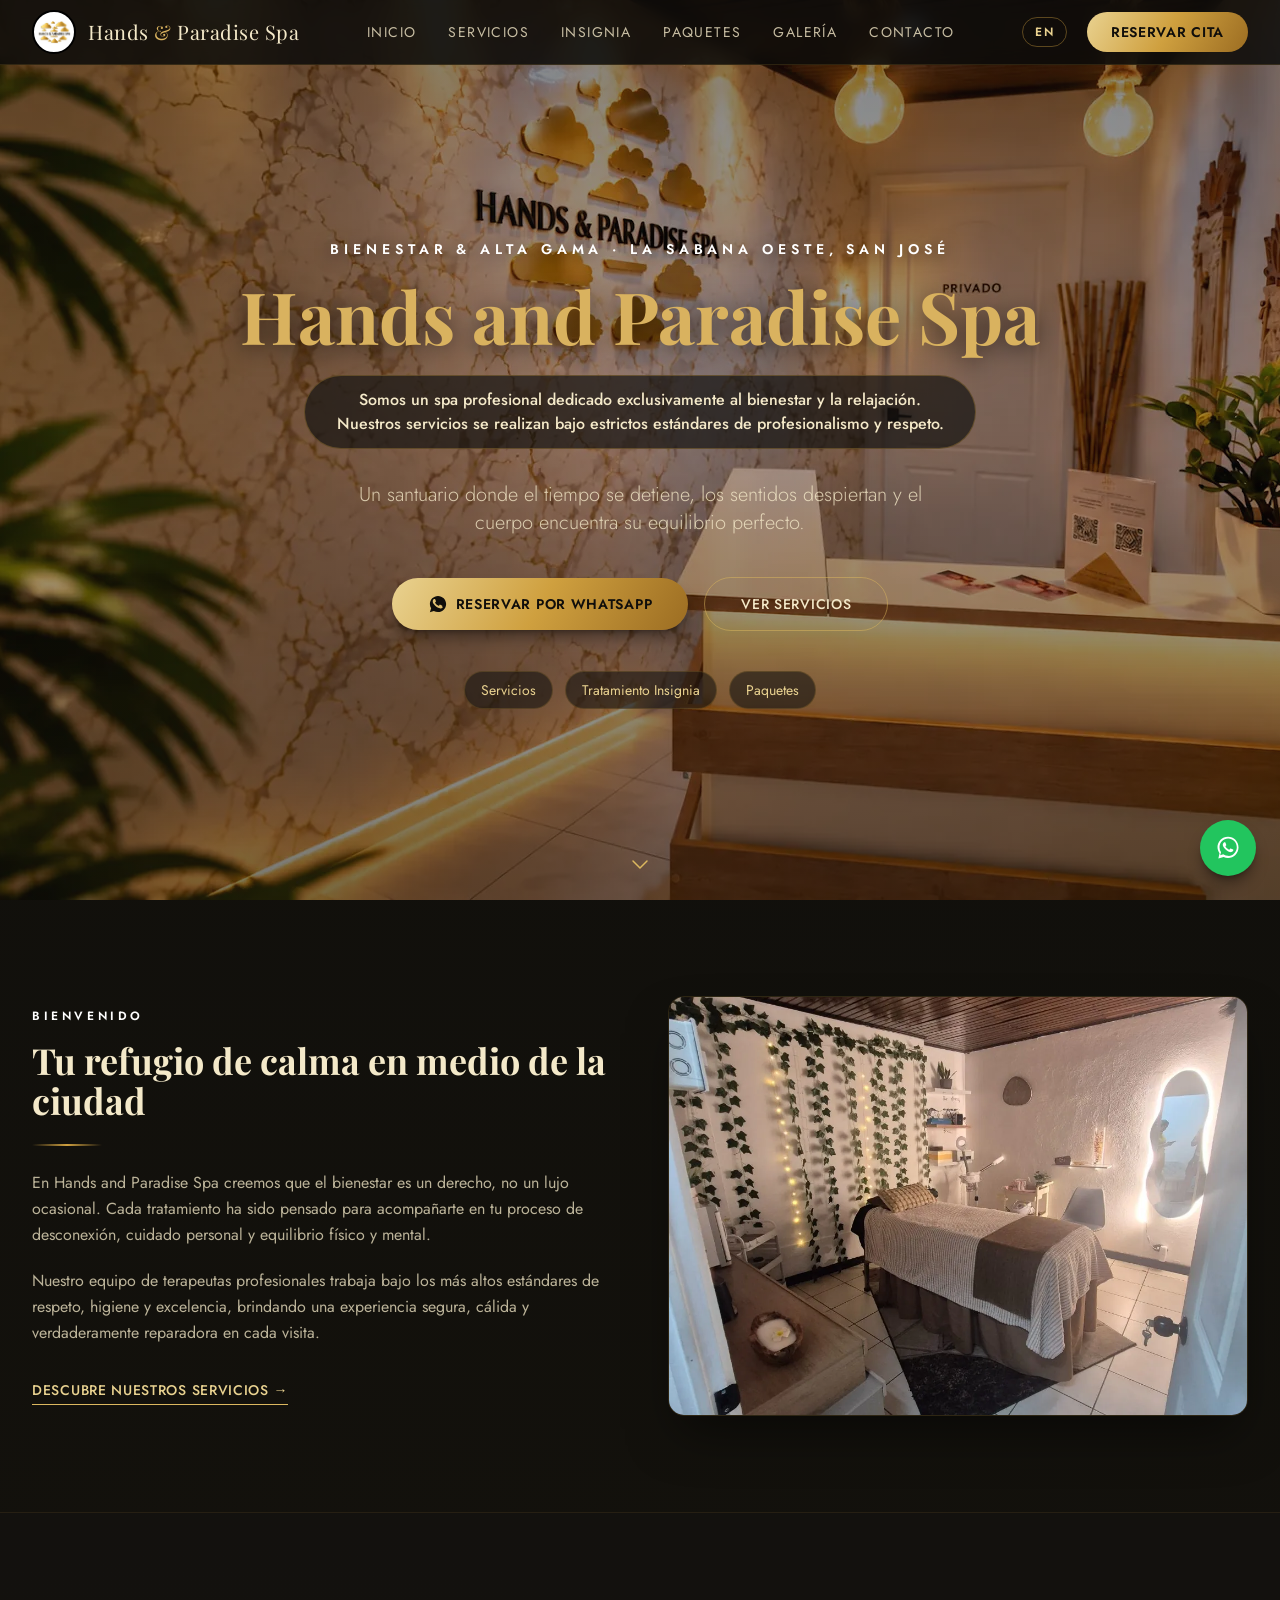
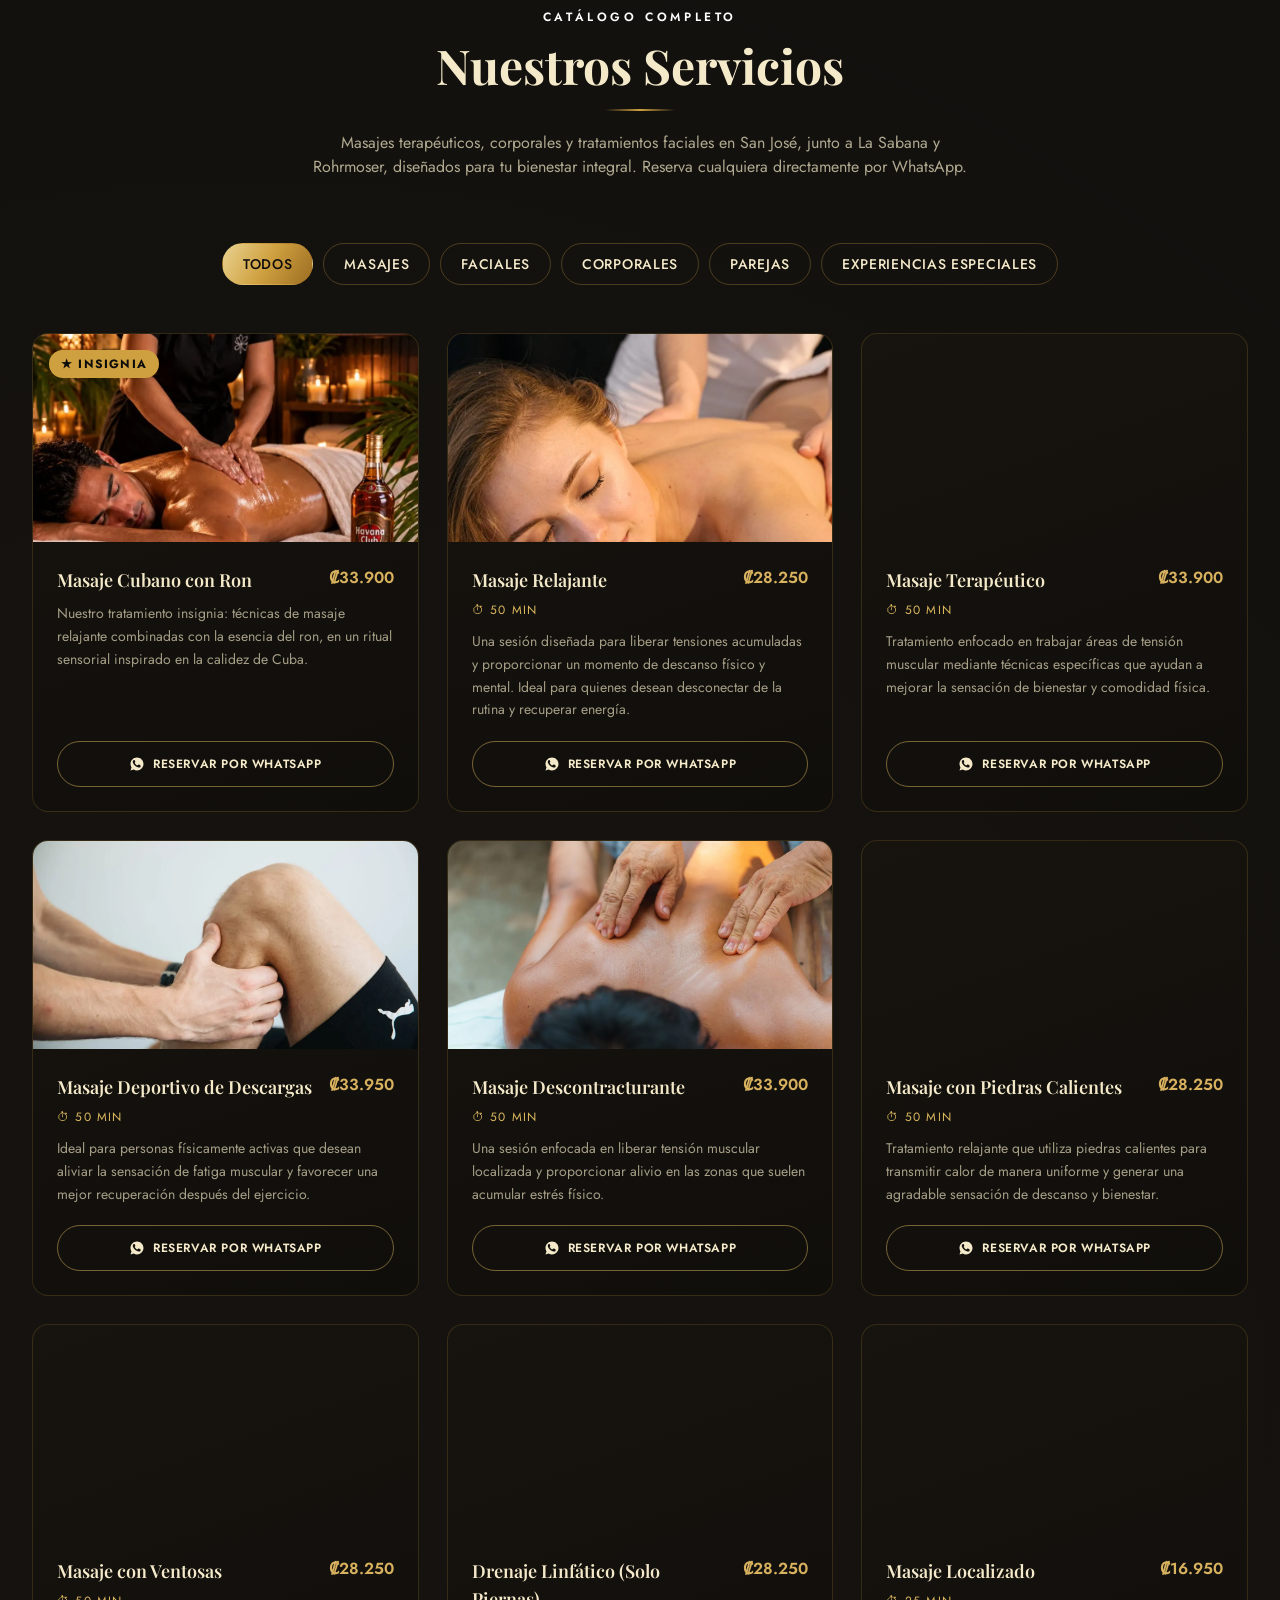
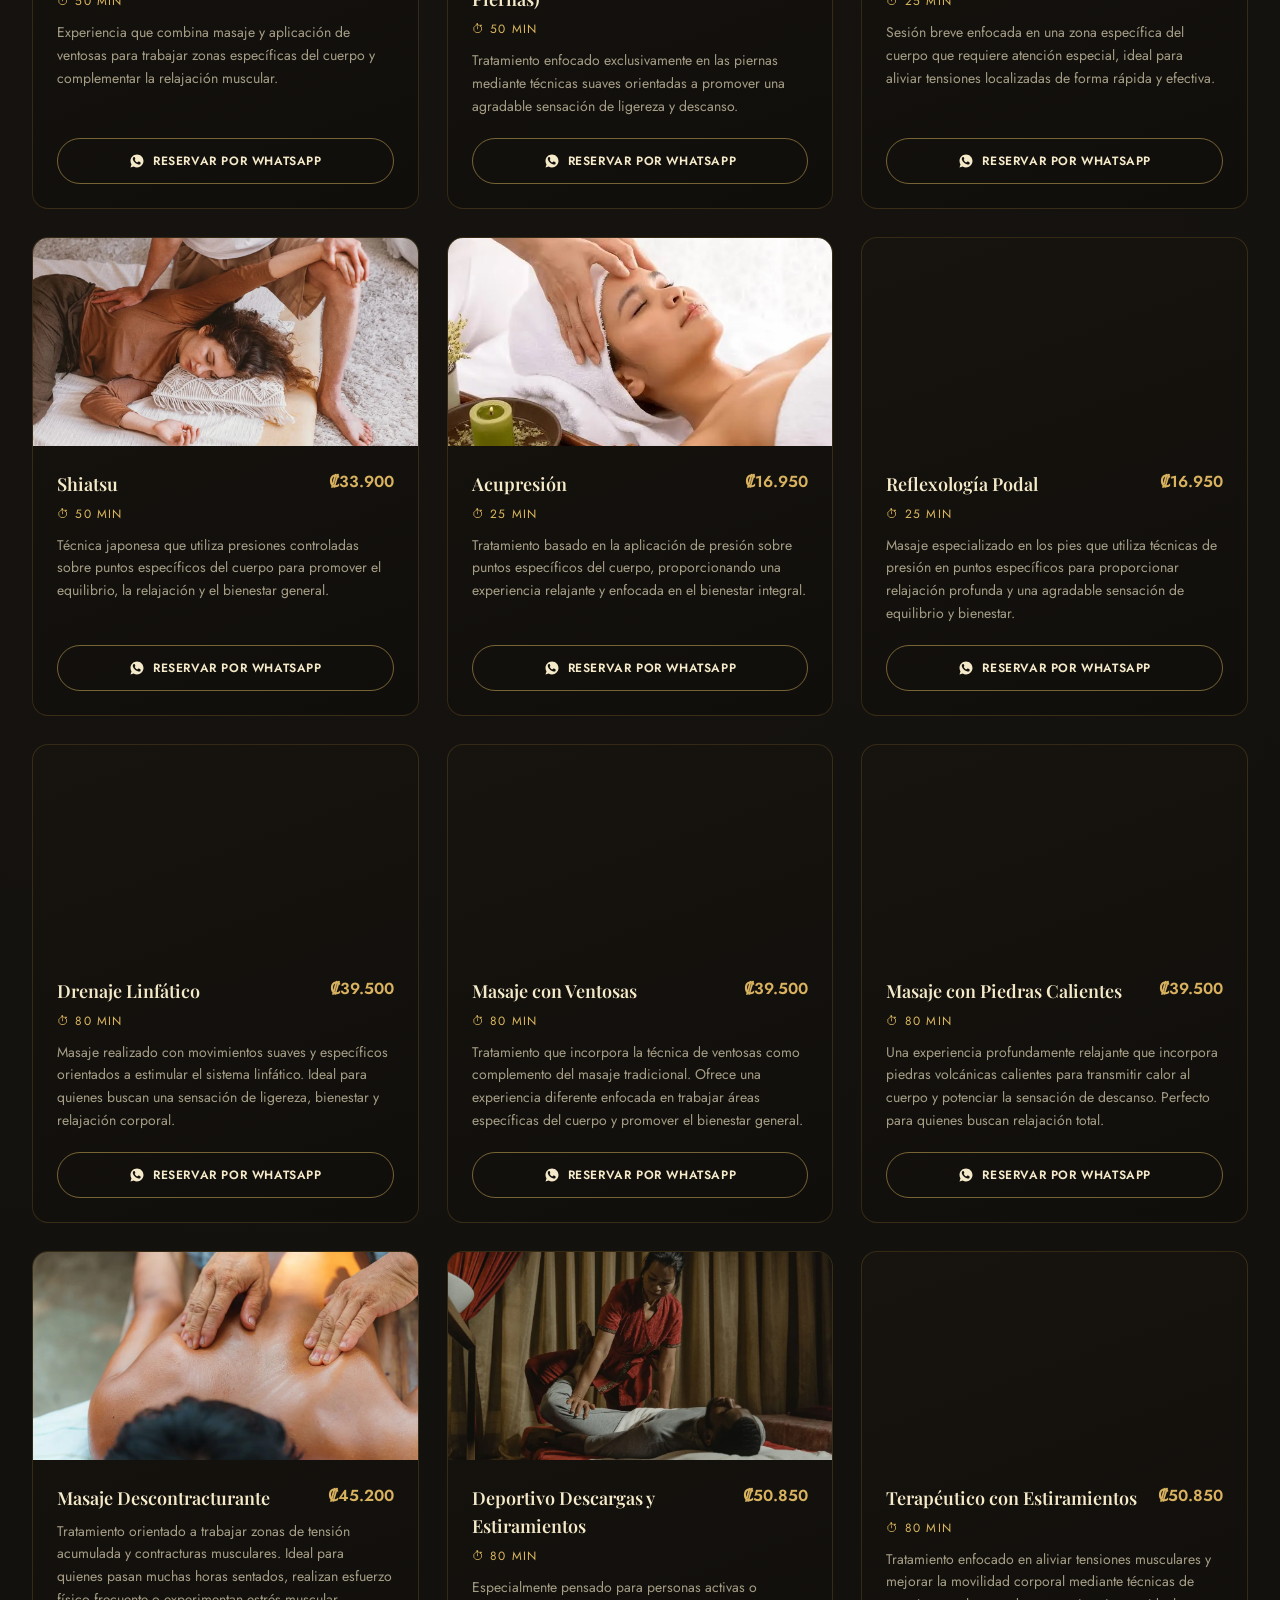
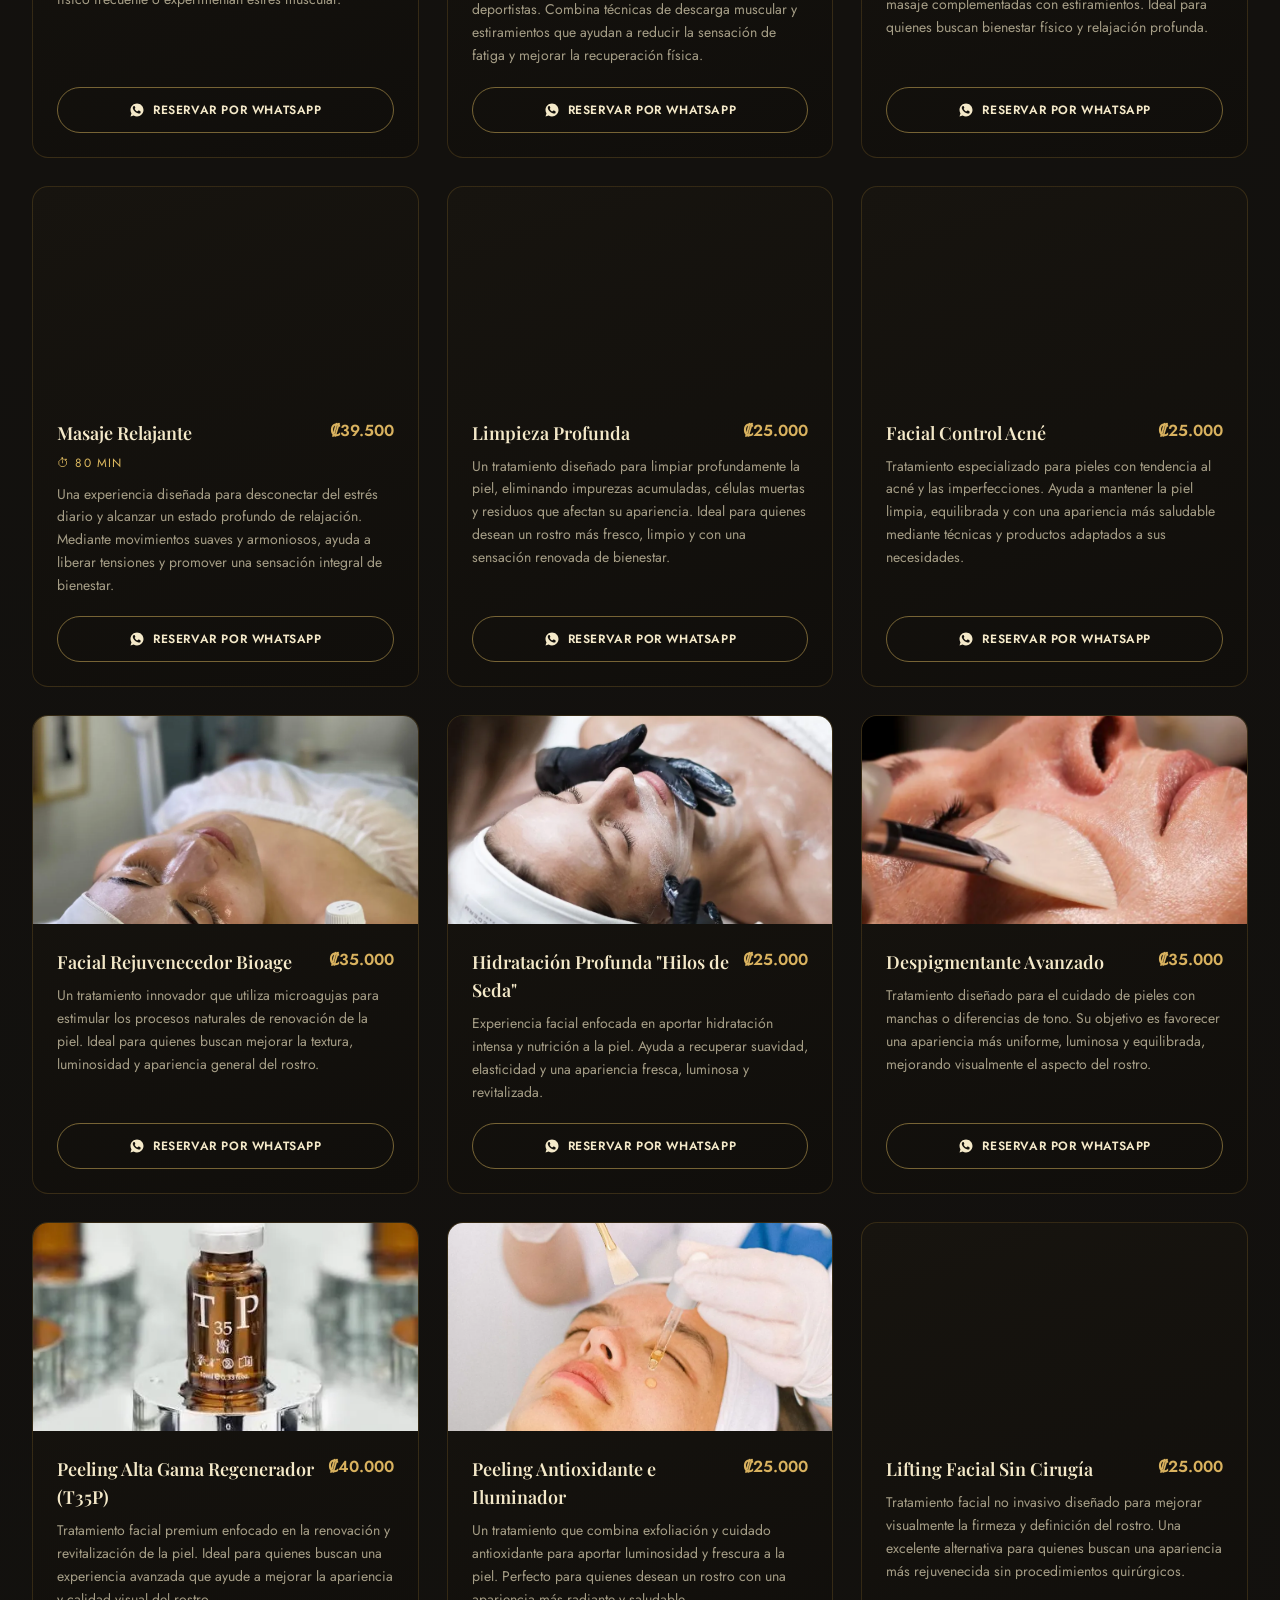
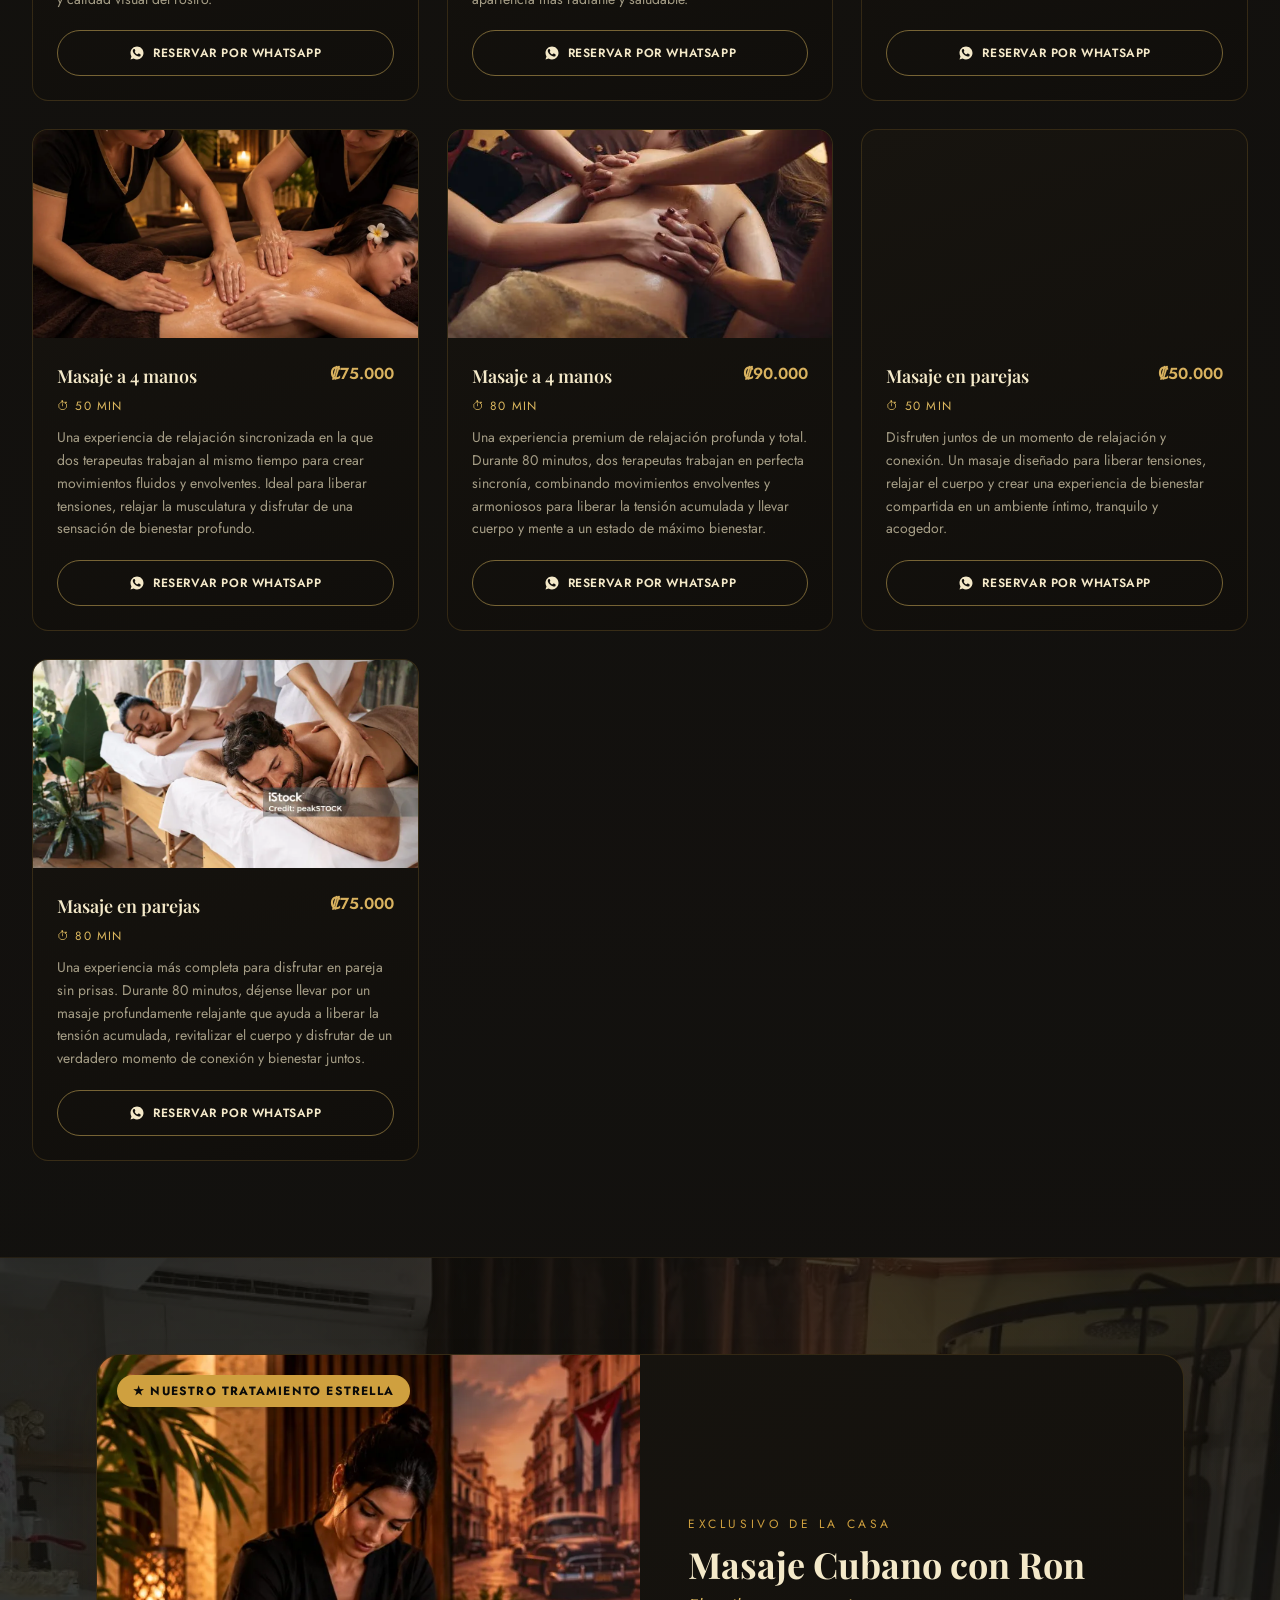
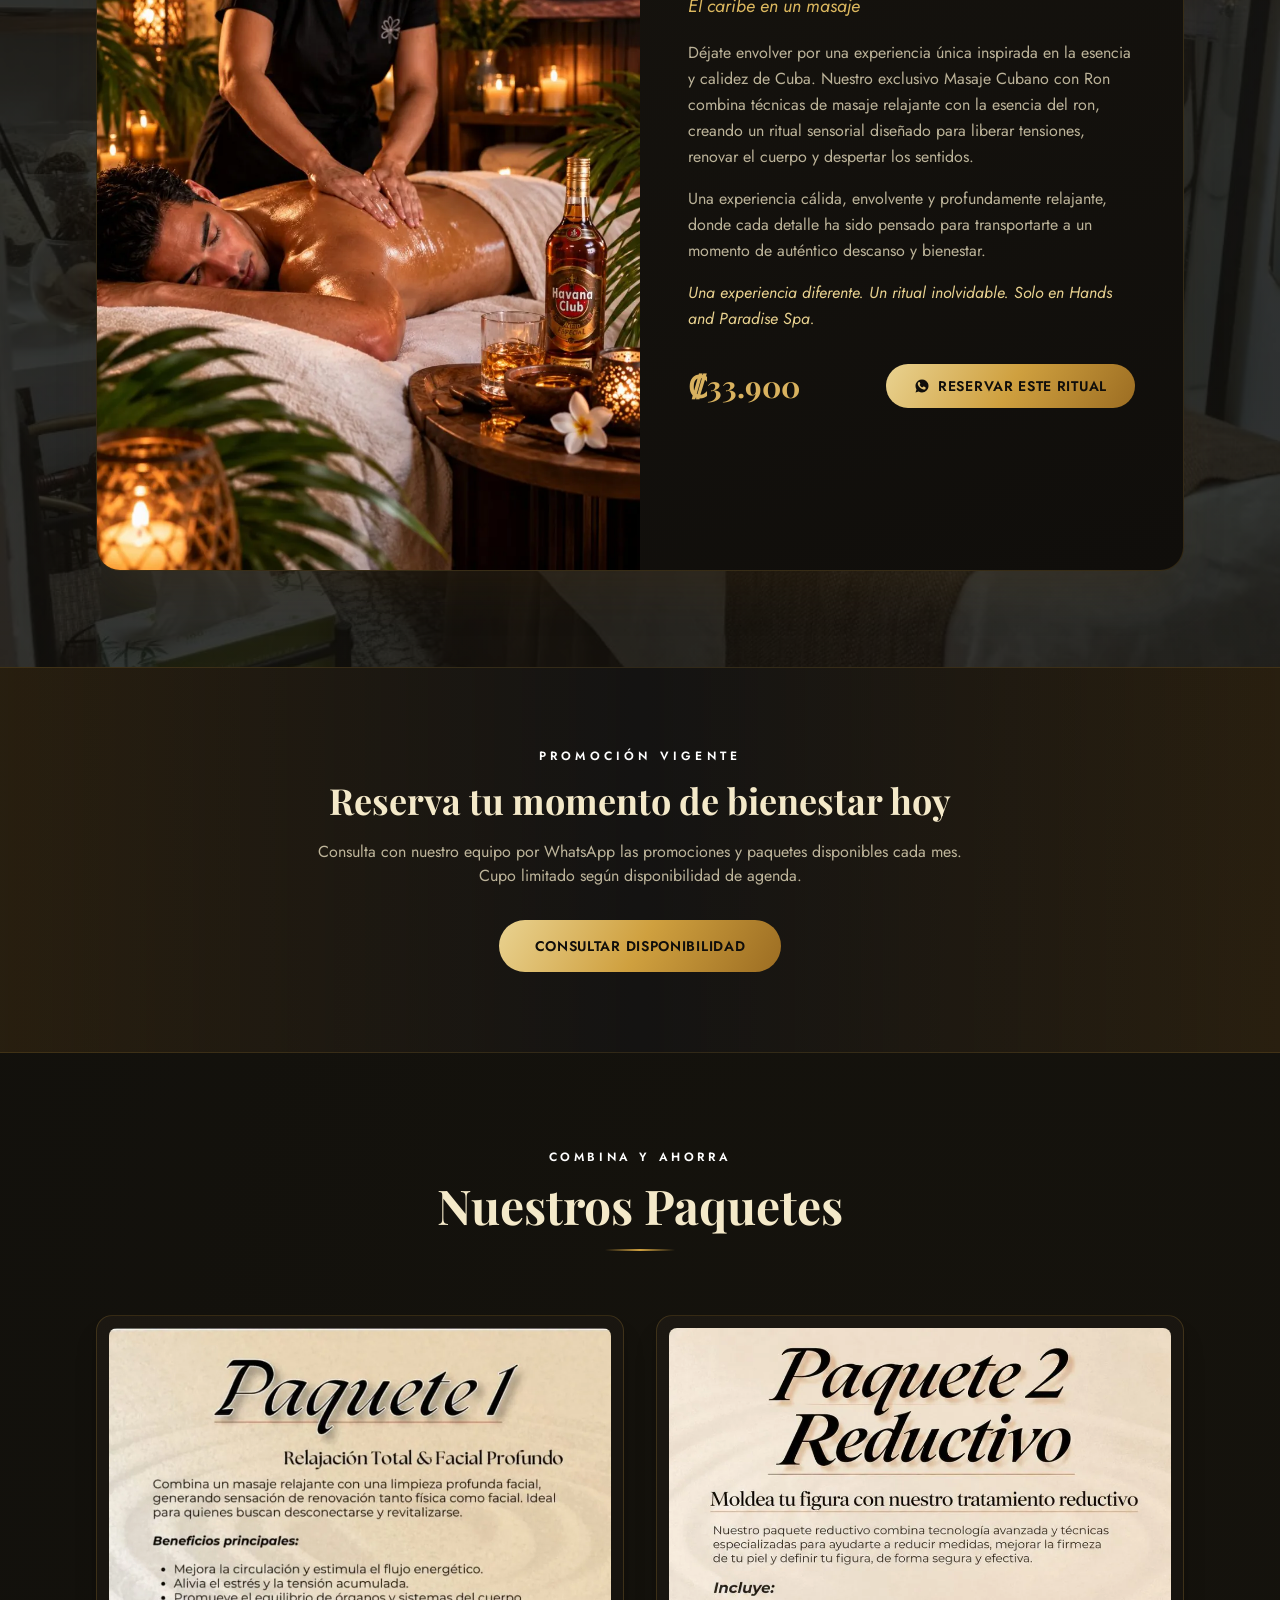
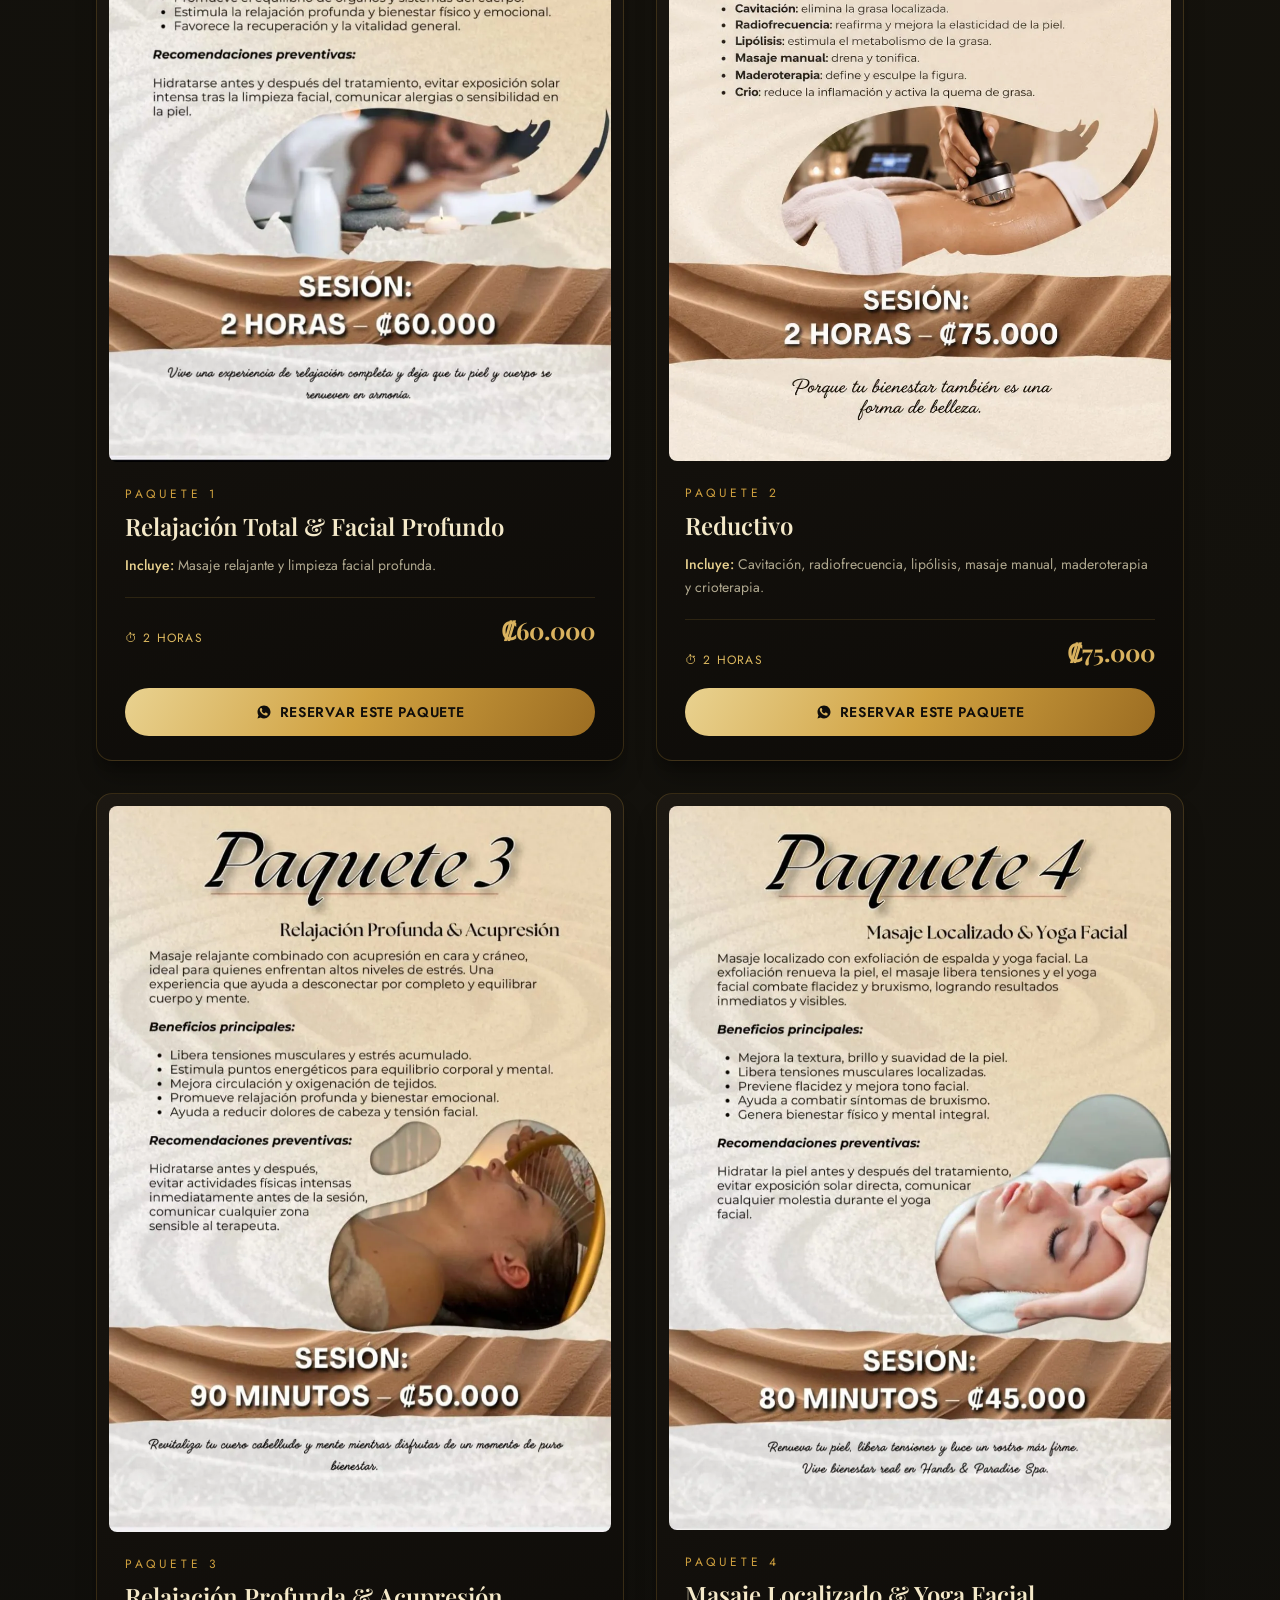
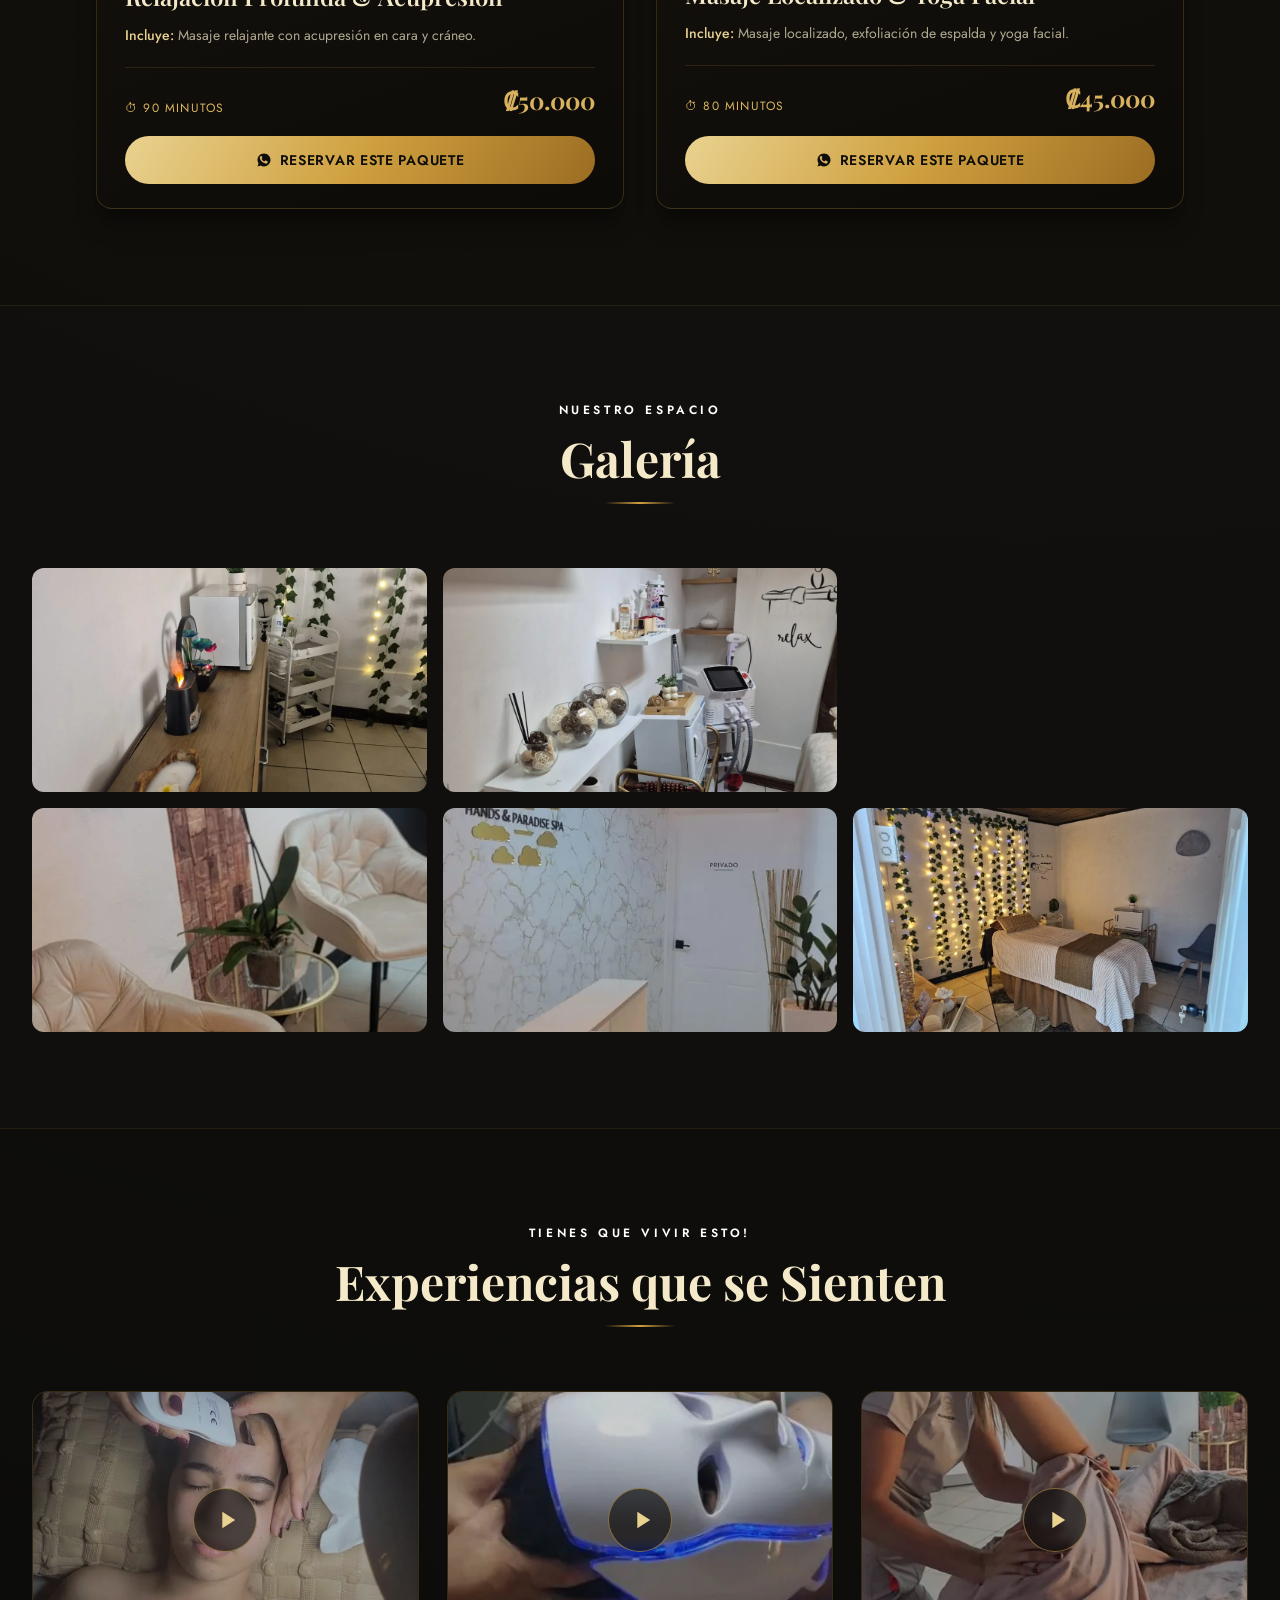
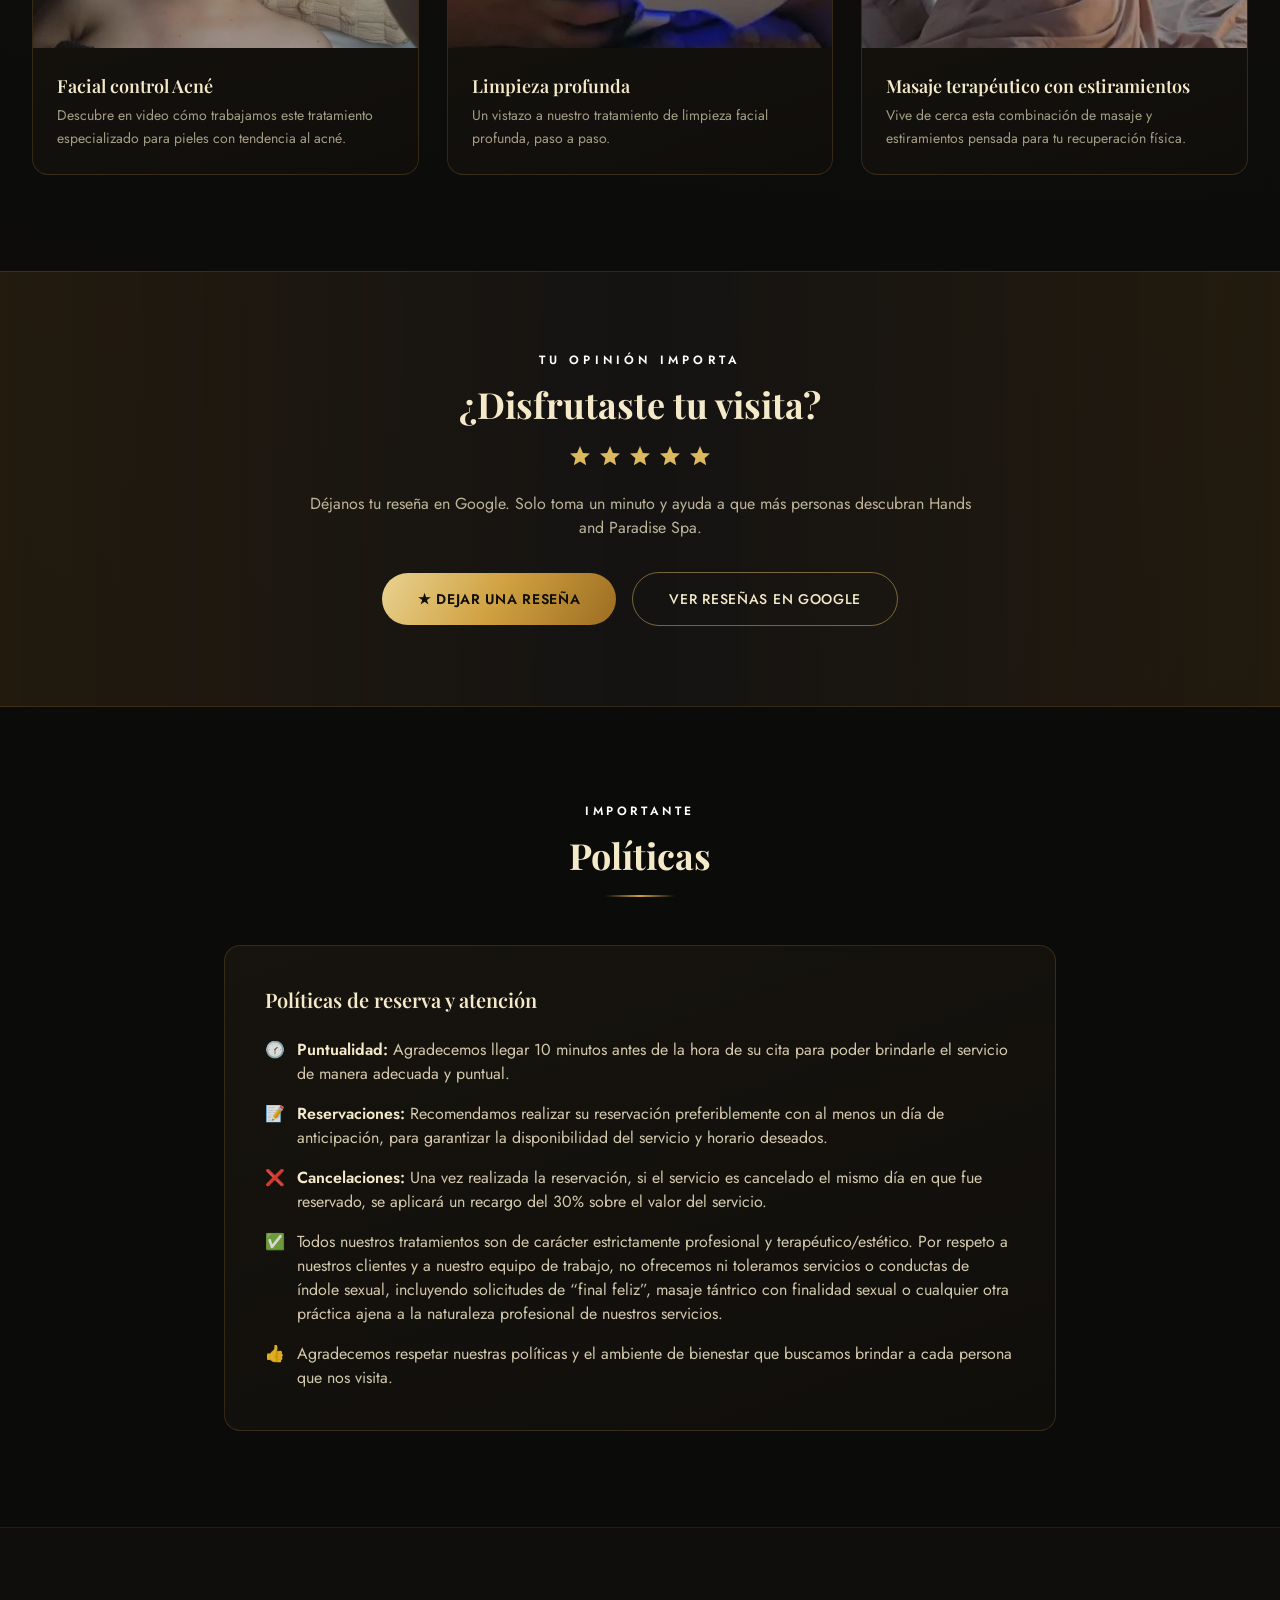
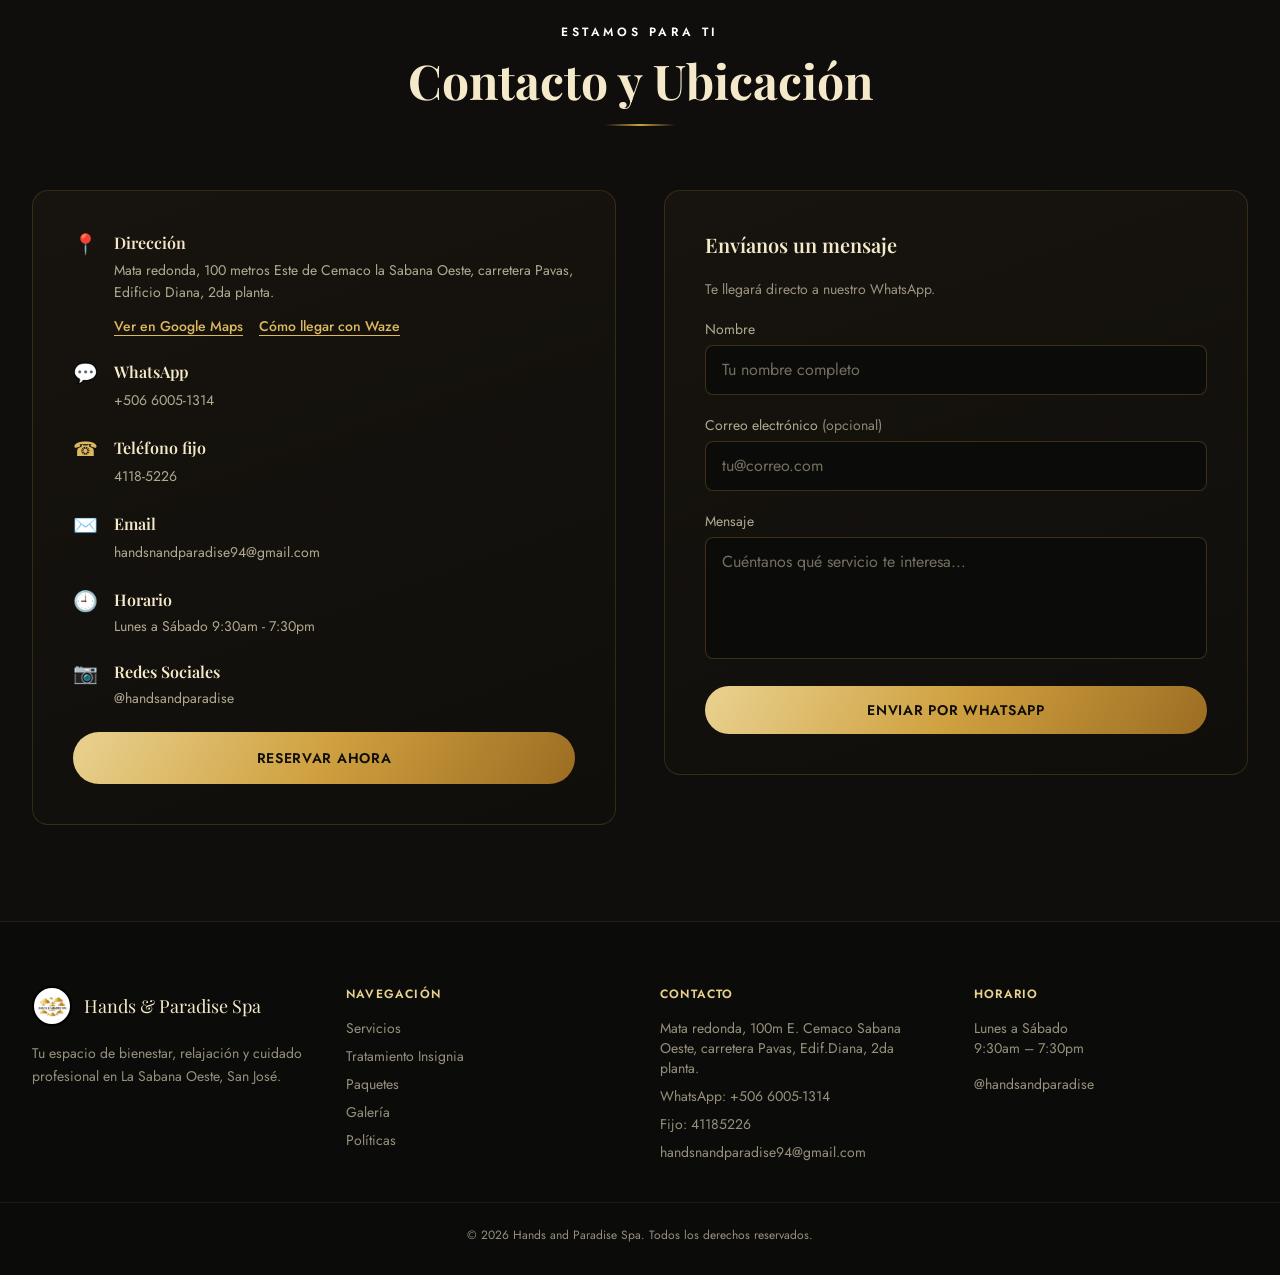
==== index.html @ 5fa5d36f "Optimiza rendimiento, SEO local, reservas por WhatsApp y accesibilidad - Portada local en WebP (1,7 " ====
<!DOCTYPE html>
<html lang="es">
<head>
<meta charset="UTF-8">
<meta name="viewport" content="width=device-width, initial-scale=1.0">
<meta name="color-scheme" content="dark">
<meta name="theme-color" content="#0b0b0a">
<script>document.documentElement.classList.add('js');</script>
<title>Spa en San José · La Sabana y Rohrmoser | Hands &amp; Paradise</title>
<meta name="description" content="Spa en La Sabana Oeste, San José (zona Rohrmoser): masajes profesionales, Masaje Cubano con Ron, tratamientos faciales y paquetes de bienestar. Reserva por WhatsApp.">
<meta name="robots" content="index, follow">
<meta name="author" content="Hands and Paradise Spa">
<link rel="canonical" href="https://handsandparadisespa.com/">
<link rel="alternate" hreflang="es" href="https://handsandparadisespa.com/">
<link rel="alternate" hreflang="en" href="https://handsandparadisespa.com/en/">
<link rel="alternate" hreflang="x-default" href="https://handsandparadisespa.com/">

<meta property="og:title" content="Spa en San José · La Sabana y Rohrmoser | Hands &amp; Paradise">
<meta property="og:description" content="Masajes profesionales, tratamientos faciales y paquetes de bienestar en La Sabana Oeste, San José.">
<meta property="og:type" content="website">
<meta property="og:url" content="https://handsandparadisespa.com/">
<meta property="og:image" content="https://handsandparadisespa.com/img/portada-hands-and-paradise-spa-og.jpg">
<meta property="og:image:width" content="1200">
<meta property="og:image:height" content="675">
<meta property="og:image:alt" content="Recepción de Hands and Paradise Spa con iluminación cálida">
<meta property="og:locale" content="es_CR">
<meta property="og:locale:alternate" content="en_US">
<meta property="og:site_name" content="Hands and Paradise Spa">

<meta name="twitter:card" content="summary_large_image">
<meta name="twitter:title" content="Spa en San José · La Sabana y Rohrmoser | Hands &amp; Paradise">
<meta name="twitter:description" content="Masajes profesionales, tratamientos faciales y paquetes de bienestar en La Sabana Oeste, San José.">
<meta name="twitter:image" content="https://handsandparadisespa.com/img/portada-hands-and-paradise-spa-og.jpg">

<script type="application/ld+json">
{
  "@context": "https://schema.org",
  "@type": "DaySpa",
  "@id": "https://handsandparadisespa.com/#spa",
  "name": "Hands and Paradise Spa",
  "description": "Hands and Paradise Spa: masajes terapéuticos, tratamientos faciales y experiencias de bienestar premium en La Sabana Oeste, San José (zona Rohrmoser).",
  "url": "https://handsandparadisespa.com/",
  "telephone": "+506 6005-1314",
  "email": "handsnandparadise94@gmail.com",
  "address": {
    "@type": "PostalAddress",
    "streetAddress": "Mata Redonda, 100 metros Este de Cemaco La Sabana Oeste, carretera Pavas, Edificio Diana, 2da planta",
    "addressLocality": "San José",
    "addressRegion": "San José",
    "addressCountry": "CR"
  },
  "geo": {
    "@type": "GeoCoordinates",
    "latitude": 9.93643,
    "longitude": -84.11182
  },
  "areaServed": [
    "La Sabana",
    "Rohrmoser",
    "Pavas",
    "San José, Costa Rica"
  ],
  "hasMap": "https://maps.app.goo.gl/EFnR2uUWaTrLCwTR7?g_st=aw",
  "openingHoursSpecification": {
    "@type": "OpeningHoursSpecification",
    "dayOfWeek": [
      "Monday",
      "Tuesday",
      "Wednesday",
      "Thursday",
      "Friday",
      "Saturday"
    ],
    "opens": "09:30",
    "closes": "19:30"
  },
  "priceRange": "₡16.950 – ₡90.000",
  "currenciesAccepted": "CRC",
  "image": [
    "https://handsandparadisespa.com/img/portada-hands-and-paradise-spa-og.jpg",
    "https://handsandparadisespa.com/img/portada-hands-and-paradise-spa.webp"
  ],
  "logo": "https://handsandparadisespa.com/img/favicon-512.png"
}
</script>
<!-- REVISAR: geo sale del enlace de Waze (hd1u0tbzeu); confirmar que coincide con el pin de Google Business. sameAs (Instagram/Facebook) pendiente de URLs exactas. -->

<link rel="icon" href="/favicon.ico" sizes="48x48">
<link rel="icon" type="image/png" sizes="192x192" href="/img/favicon-192.png">
<link rel="icon" type="image/png" sizes="512x512" href="/img/favicon-512.png">
<link rel="apple-touch-icon" href="/img/apple-touch-icon.png">

<link rel="preload" as="image" href="/img/portada-hands-and-paradise-spa.webp" imagesrcset="/img/portada-hands-and-paradise-spa-960.webp 960w, /img/portada-hands-and-paradise-spa.webp 1600w" imagesizes="100vw" fetchpriority="high">
<link rel="preconnect" href="https://fonts.googleapis.com">
<link rel="preconnect" href="https://fonts.gstatic.com" crossorigin>
<link href="https://fonts.googleapis.com/css2?family=Playfair+Display:wght@500;600;700;800&family=Jost:wght@300;400;500;600&display=swap" rel="stylesheet">

<link rel="stylesheet" href="/css/styles.css">

<style>
  :root { color-scheme: dark; }
  html { scroll-behavior: smooth; }
  body { font-family: 'Jost', sans-serif; background-color: #0b0b0a; color: #f4ecd8; }
  h1, h2, h3, .font-display { font-family: 'Playfair Display', serif; }

  ::selection { background: #cfa03f; color: #0b0b0a; }

  .gold-text { color: #d9b25f; }
  .gold-grad {
    background: linear-gradient(120deg, #f4e9c9, #cfa03f 45%, #7d551c 70%, #e9d290);
    -webkit-background-clip: text;
    background-clip: text;
    color: transparent;
    -webkit-text-fill-color: transparent;
  }
  .gold-line {
    width: 70px; height: 2px;
    background: linear-gradient(90deg, transparent, #cfa03f, transparent);
  }
  .card-surface {
    background: linear-gradient(160deg, #17140f, #100e0b);
    border: 1px solid rgba(207,160,63,0.18);
  }
  .card-surface:hover {
    border-color: rgba(207,160,63,0.55);
    transform: translateY(-4px);
  }
  .btn-primary {
    background: linear-gradient(120deg, #e9d290, #cfa03f, #9c6d22);
    color: #100e0b;
  }
  .btn-primary:hover { filter: brightness(1.08); }

  .js .reveal { opacity: 0; transform: translateY(28px); transition: opacity .8s ease, transform .8s ease; }
  .js .reveal.visible { opacity: 1; transform: translateY(0); }

  .nav-link { position: relative; }
  .nav-link::after {
    content: ""; position: absolute; left: 0; bottom: -4px; width: 0%; height: 1px;
    background: #cfa03f; transition: width .3s ease;
  }
  .nav-link:hover::after { width: 100%; }

  .focus-gold:focus-visible {
    outline: 2px solid #cfa03f;
    outline-offset: 3px;
  }

  ::-webkit-scrollbar { width: 10px; }
  ::-webkit-scrollbar-track { background: #0b0b0a; }
  ::-webkit-scrollbar-thumb { background: #7d551c; border-radius: 10px; }

  .texture {
    background-image: radial-gradient(circle at 20% 20%, rgba(207,160,63,0.06), transparent 40%),
                       radial-gradient(circle at 80% 60%, rgba(207,160,63,0.05), transparent 45%);
  }

  #reserva-modal, #toast, #video-modal {
    transition: opacity .3s ease, transform .3s ease;
  }

  .package-frame {
    background: linear-gradient(160deg, #1c1812, #0d0b08);
  }

  .hero-in { animation: heroIn .9s ease both; }
  @keyframes heroIn { from { transform: translateY(18px); } to { transform: none; } }

  .filter-btn[aria-pressed="true"] {
    background: linear-gradient(120deg, #e9d290, #cfa03f, #9c6d22);
    color: #100e0b;
    border-color: transparent;
  }

  @media (prefers-reduced-motion: reduce) {
    html { scroll-behavior: auto; }
    *, *::before, *::after {
      animation-duration: .01ms !important;
      animation-iteration-count: 1 !important;
      transition-duration: .01ms !important;
    }
    .js .reveal { opacity: 1; transform: none; }
    .card-surface:hover { transform: none; }
  }
</style>
</head>
<body class="antialiased texture">

<!-- NAV -->
<header class="fixed top-0 inset-x-0 z-50 bg-ink-900/85 backdrop-blur border-b border-gold-400/15">
  <div class="max-w-7xl mx-auto px-5 sm:px-8 flex items-center justify-between h-18 py-2.5">
    <a href="#inicio" class="flex items-center gap-3 focus-gold rounded">
      <img src="/img/logo-de-hands-and-paradise-spa.webp" width="600" height="400" alt="Logo de Hands and Paradise Spa" class="h-11 w-11 object-contain rounded-full border-2 border-black p-0.5 bg-white">
      <span class="font-display text-lg sm:text-xl tracking-wide text-gold-100">Hands <span class="gold-text">&amp;</span> Paradise <span class="hidden sm:inline">Spa</span></span>
    </a>

    <nav class="hidden lg:flex items-center gap-8 text-sm uppercase tracking-widest text-gold-100/80" aria-label="Navegación principal">
      <a href="#inicio" class="nav-link hover:text-gold-300 focus-gold">Inicio</a>
      <a href="#servicios" class="nav-link hover:text-gold-300 focus-gold">Servicios</a>
      <a href="#insignia" class="nav-link hover:text-gold-300 focus-gold">Insignia</a>
      <a href="#paquetes" class="nav-link hover:text-gold-300 focus-gold">Paquetes</a>
      <a href="#galeria" class="nav-link hover:text-gold-300 focus-gold">Galería</a>
      <a href="#contacto" class="nav-link hover:text-gold-300 focus-gold">Contacto</a>
    </nav>

    <div class="flex items-center gap-3 sm:gap-5">
    <a href="/en/" hreflang="en" lang="en" title="View this page in English" class="focus-gold text-xs font-semibold uppercase tracking-widest text-gold-200 hover:text-gold-100 border border-gold-400/40 hover:border-gold-300 rounded-full px-3 py-1.5 transition">EN</a>
    <button onclick="abrirReserva()" class="hidden lg:inline-flex btn-primary font-semibold text-sm uppercase tracking-wider px-6 py-2.5 rounded-full transition focus-gold">
      Reservar Cita
    </button>

    <button id="menuBtn" aria-label="Abrir menú" aria-expanded="false" aria-controls="mobileMenu" class="lg:hidden text-gold-200 focus-gold p-2">
      <svg xmlns="http://www.w3.org/2000/svg" class="h-7 w-7" fill="none" viewBox="0 0 24 24" stroke="currentColor" stroke-width="1.6">
        <path stroke-linecap="round" stroke-linejoin="round" d="M4 6h16M4 12h16M4 18h16" />
      </svg>
    </button>
    </div>
  </div>

  <!-- Mobile menu -->
  <div id="mobileMenu" class="lg:hidden hidden flex-col bg-ink-900 border-t border-gold-400/15 px-6 py-5 gap-1 text-gold-100">
    <a href="#inicio" class="py-3 border-b border-gold-400/10 focus-gold">Inicio</a>
    <a href="#servicios" class="py-3 border-b border-gold-400/10 focus-gold">Servicios</a>
    <a href="#insignia" class="py-3 border-b border-gold-400/10 focus-gold">Tratamiento Insignia</a>
    <a href="#paquetes" class="py-3 border-b border-gold-400/10 focus-gold">Paquetes</a>
    <a href="#galeria" class="py-3 border-b border-gold-400/10 focus-gold">Galería</a>
    <a href="#politicas" class="py-3 border-b border-gold-400/10 focus-gold">Políticas</a>
    <a href="#contacto" class="py-3 focus-gold">Contacto</a>
    <button onclick="abrirReserva()" class="btn-primary mt-4 font-semibold text-sm uppercase tracking-wider px-6 py-3 rounded-full focus-gold">Reservar Cita</button>
  </div>
</header>

<main>

<!-- HERO -->
<section id="inicio" class="relative min-h-screen flex items-center justify-center pt-28 pb-16 overflow-hidden">
  <div class="absolute inset-0">
    <img src="/img/portada-hands-and-paradise-spa.webp" srcset="/img/portada-hands-and-paradise-spa-960.webp 960w, /img/portada-hands-and-paradise-spa.webp 1600w" sizes="100vw" width="1600" height="900" fetchpriority="high" alt="Recepción de Hands and Paradise Spa en La Sabana Oeste, San José, con luz cálida y decoración de lujo" class="w-full h-full object-cover">
    <div class="absolute inset-0 bg-gradient-to-b from-ink-900/50 via-ink-900/35 to-ink-900/55"></div>
  </div>

  <div class="relative z-10 max-w-4xl mx-auto px-6 text-center">
    <p class="hero-in uppercase tracking-[0.35em] text-white text-xs sm:text-sm mb-5 font-semibold" style="text-shadow: 0 2px 16px rgba(0,0,0,0.65)">Bienestar &amp; Alta Gama<span class="hidden sm:inline"> · </span><br class="sm:hidden">La Sabana Oeste, San José</p>
    <h1 class="hero-in font-display text-4xl sm:text-6xl md:text-7xl leading-tight gold-text font-bold mb-6" style="text-shadow: 0 4px 24px rgba(0,0,0,0.65)">
      Hands and Paradise Spa
    </h1>

    <p class="hero-in inline-block bg-ink-800/70 border border-gold-400/30 rounded-full px-5 py-3 text-sm sm:text-base font-medium text-gold-100 mb-8 max-w-2xl leading-relaxed">
      Somos un spa profesional dedicado exclusivamente al bienestar y la relajación. Nuestros servicios se realizan bajo estrictos estándares de profesionalismo y respeto.
    </p>

    <p class="hero-in text-gold-100/80 text-lg sm:text-xl font-light mb-10 max-w-xl mx-auto">
      Un santuario donde el tiempo se detiene, los sentidos despiertan y el cuerpo encuentra su equilibrio perfecto.
    </p>

    <div class="hero-in flex flex-col sm:flex-row items-center justify-center gap-4">
      <a href="https://wa.me/50660051314?text=Hola%2C%20quisiera%20reservar%20una%20cita%20en%20Hands%20and%20Paradise%20Spa" target="_blank" rel="noopener" data-track="whatsapp" data-service="general" class="btn-primary inline-flex items-center justify-center gap-2 font-semibold uppercase tracking-wider px-9 py-4 rounded-full text-sm shadow-lg shadow-black/40 focus-gold w-full sm:w-auto">
        <svg xmlns="http://www.w3.org/2000/svg" viewBox="0 0 32 32" class="h-5 w-5" fill="currentColor" aria-hidden="true"><path d="M16 3C8.8 3 3 8.8 3 15.9c0 2.5.7 4.9 2 7L3 29l6.3-2a13 13 0 0 0 6.7 1.8c7.2 0 13-5.8 13-12.9S23.2 3 16 3zm7.6 18.3c-.3.9-1.9 1.7-2.6 1.8-.7.1-1.5.2-4.9-1.1-4.1-1.7-6.7-5.8-6.9-6.1-.2-.3-1.6-2.2-1.6-4.1 0-2 1-2.9 1.4-3.3.3-.4.8-.5 1-.5h.7c.2 0 .5 0 .8.6l1.1 2.7c.1.2.2.5 0 .8l-.4.6-.6.6c-.2.2-.4.4-.2.8.2.4 1 1.7 2.2 2.7 1.5 1.3 2.7 1.7 3.1 1.9.4.2.6.2.8-.1l1.2-1.4c.3-.4.5-.3.9-.2l2.6 1.2c.4.2.6.3.7.4.1.2.1.9-.2 1.8z"/></svg>Reservar por WhatsApp
      </a>
      <a href="#servicios" class="border border-gold-300/50 text-gold-100 hover:bg-gold-300/10 font-medium uppercase tracking-wider px-9 py-4 rounded-full text-sm transition focus-gold w-full sm:w-auto text-center">
        Ver Servicios
      </a>
    </div>

    <div class="hero-in flex flex-wrap items-center justify-center gap-3 mt-10 text-xs sm:text-sm">
      <a href="#servicios" class="px-4 py-2 rounded-full bg-ink-800/60 border border-gold-400/20 hover:border-gold-300 text-gold-200 transition focus-gold">Servicios</a>
      <a href="#insignia" class="px-4 py-2 rounded-full bg-ink-800/60 border border-gold-400/20 hover:border-gold-300 text-gold-200 transition focus-gold">Tratamiento Insignia</a>
      <a href="#paquetes" class="px-4 py-2 rounded-full bg-ink-800/60 border border-gold-400/20 hover:border-gold-300 text-gold-200 transition focus-gold">Paquetes</a>
    </div>
  </div>

  <div class="absolute bottom-6 left-1/2 -translate-x-1/2 text-gold-300 animate-bounce z-10" aria-hidden="true">
    <svg xmlns="http://www.w3.org/2000/svg" class="h-6 w-6" fill="none" viewBox="0 0 24 24" stroke="currentColor" stroke-width="1.5">
      <path stroke-linecap="round" stroke-linejoin="round" d="M19 9l-7 7-7-7" />
    </svg>
  </div>
</section>

<!-- BIENVENIDA / SOBRE NOSOTROS -->
<section class="max-w-7xl mx-auto px-6 sm:px-8 py-24 grid md:grid-cols-2 gap-14 items-center">
  <div class="reveal">
    <p class="uppercase tracking-[0.3em] text-white text-xs mb-4 font-semibold">Bienvenido</p>
    <h2 class="font-display text-3xl sm:text-4xl font-bold text-gold-100 mb-6 leading-snug">
      Tu refugio de calma en medio de la ciudad
    </h2>
    <div class="gold-line mb-6"></div>
    <p class="text-gold-100/75 leading-relaxed mb-5">
      En Hands and Paradise Spa creemos que el bienestar es un derecho, no un lujo ocasional. Cada tratamiento
      ha sido pensado para acompañarte en tu proceso de desconexión, cuidado personal y equilibrio físico y mental.
    </p>
    <p class="text-gold-100/75 leading-relaxed mb-8">
      Nuestro equipo de terapeutas profesionales trabaja bajo los más altos estándares de respeto, higiene y
      excelencia, brindando una experiencia segura, cálida y verdaderamente reparadora en cada visita.
    </p>
    <a href="#servicios" class="inline-block border-b border-gold-300 text-gold-200 hover:text-gold-100 font-medium uppercase tracking-wider text-sm pb-1 focus-gold">
      Descubre nuestros servicios →
    </a>
  </div>
  <div class="reveal">
    <img src="/img/terapeuta-profesional-preparando-una-experiencia-de-bienesta.webp" width="1050" height="1400" decoding="async" alt="Terapeuta profesional preparando una experiencia de bienestar en Hands and Paradise Spa" loading="lazy" class="rounded-2xl w-full h-[420px] object-cover shadow-2xl shadow-black/50 border border-gold-400/15">
  </div>
</section>

<!-- SERVICIOS -->
<section id="servicios" class="py-24 bg-ink-800/40 border-y border-gold-400/10">
  <div class="max-w-7xl mx-auto px-6 sm:px-8">
    <div class="text-center max-w-2xl mx-auto mb-16 reveal">
      <p class="uppercase tracking-[0.3em] text-white text-xs mb-4 font-semibold">Catálogo Completo</p>
      <h2 class="font-display text-3xl sm:text-5xl font-bold text-gold-100 mb-5">Nuestros Servicios</h2>
      <div class="gold-line mx-auto mb-5"></div>
      <p class="text-gold-100/70">Masajes terapéuticos, corporales y tratamientos faciales en San José, junto a La Sabana y Rohrmoser, diseñados para tu bienestar integral. Reserva cualquiera directamente por WhatsApp.</p>
    </div>

    <div class="reveal flex flex-wrap justify-center gap-2.5 mb-12" role="group" aria-label="Filtrar tratamientos">
      <button type="button" class="filter-btn border border-gold-400/30 text-gold-100 hover:border-gold-300 rounded-full px-5 py-2.5 text-xs sm:text-sm font-medium uppercase tracking-wider transition focus-gold" data-filter="todos" aria-pressed="true">Todos</button>
      <button type="button" class="filter-btn border border-gold-400/30 text-gold-100 hover:border-gold-300 rounded-full px-5 py-2.5 text-xs sm:text-sm font-medium uppercase tracking-wider transition focus-gold" data-filter="masajes" aria-pressed="false">Masajes</button>
      <button type="button" class="filter-btn border border-gold-400/30 text-gold-100 hover:border-gold-300 rounded-full px-5 py-2.5 text-xs sm:text-sm font-medium uppercase tracking-wider transition focus-gold" data-filter="faciales" aria-pressed="false">Faciales</button>
      <button type="button" class="filter-btn border border-gold-400/30 text-gold-100 hover:border-gold-300 rounded-full px-5 py-2.5 text-xs sm:text-sm font-medium uppercase tracking-wider transition focus-gold" data-filter="corporales" aria-pressed="false">Corporales</button>
      <button type="button" class="filter-btn border border-gold-400/30 text-gold-100 hover:border-gold-300 rounded-full px-5 py-2.5 text-xs sm:text-sm font-medium uppercase tracking-wider transition focus-gold" data-filter="parejas" aria-pressed="false">Parejas</button>
      <button type="button" class="filter-btn border border-gold-400/30 text-gold-100 hover:border-gold-300 rounded-full px-5 py-2.5 text-xs sm:text-sm font-medium uppercase tracking-wider transition focus-gold" data-filter="especiales" aria-pressed="false">Experiencias Especiales</button>
    </div>
    <p id="filtroEstado" class="sr-only" aria-live="polite"></p>

    <div class="grid sm:grid-cols-2 lg:grid-cols-3 gap-7">

      <article class="reveal card-surface rounded-2xl overflow-hidden transition-all duration-500 flex flex-col" data-cat="masajes especiales">
        <div class="relative">
        <img src="/img/masaje-cubano-con-ron-tratamiento-insignia-de-hands-and-para.webp" alt="Masaje Cubano con Ron, tratamiento insignia de Hands and Paradise Spa" loading="lazy" decoding="async" width="933" height="1400" class="w-full h-52 object-cover">
        <span class="absolute top-4 left-4 bg-gold-400 text-ink-900 text-xs font-bold uppercase tracking-widest px-3 py-1.5 rounded-full shadow-lg">★ Insignia</span>
      </div>
        <div class="p-6 flex flex-col flex-1">
          <div class="flex items-start justify-between gap-3 mb-2">
            <h3 class="font-display text-lg text-gold-100 font-semibold">Masaje Cubano con Ron</h3>
            <span class="gold-text font-semibold whitespace-nowrap">₡33.900</span>
          </div>
          <p class="text-gold-100/65 text-sm leading-relaxed mb-5">Nuestro tratamiento insignia: técnicas de masaje relajante combinadas con la esencia del ron, en un ritual sensorial inspirado en la calidez de Cuba.</p>
          <a href="https://wa.me/50660051314?text=Hola%2C%20quisiera%20reservar%3A%20Masaje%20Cubano%20con%20Ron.%20%C2%BFQu%C3%A9%20disponibilidad%20tienen%3F" target="_blank" rel="noopener" data-track="whatsapp" data-service="Masaje Cubano con Ron" class="mt-auto inline-flex items-center justify-center gap-2 w-full border border-gold-300/50 text-gold-100 hover:bg-gold-300/10 hover:border-gold-300 rounded-full px-5 py-3.5 text-xs font-semibold uppercase tracking-wider transition focus-gold"><svg xmlns="http://www.w3.org/2000/svg" viewBox="0 0 32 32" class="h-4 w-4" fill="currentColor" aria-hidden="true"><path d="M16 3C8.8 3 3 8.8 3 15.9c0 2.5.7 4.9 2 7L3 29l6.3-2a13 13 0 0 0 6.7 1.8c7.2 0 13-5.8 13-12.9S23.2 3 16 3zm7.6 18.3c-.3.9-1.9 1.7-2.6 1.8-.7.1-1.5.2-4.9-1.1-4.1-1.7-6.7-5.8-6.9-6.1-.2-.3-1.6-2.2-1.6-4.1 0-2 1-2.9 1.4-3.3.3-.4.8-.5 1-.5h.7c.2 0 .5 0 .8.6l1.1 2.7c.1.2.2.5 0 .8l-.4.6-.6.6c-.2.2-.4.4-.2.8.2.4 1 1.7 2.2 2.7 1.5 1.3 2.7 1.7 3.1 1.9.4.2.6.2.8-.1l1.2-1.4c.3-.4.5-.3.9-.2l2.6 1.2c.4.2.6.3.7.4.1.2.1.9-.2 1.8z"/></svg>Reservar por WhatsApp</a>
        </div>
      </article>

      <article class="reveal card-surface rounded-2xl overflow-hidden transition-all duration-500 flex flex-col" data-cat="masajes">
        <img src="/img/masaje-relajante-de-50-minutos.webp" alt="Masaje Relajante de 50 minutos" loading="lazy" decoding="async" width="933" height="1400" class="w-full h-52 object-cover">
        <div class="p-6 flex flex-col flex-1">
          <div class="flex items-start justify-between gap-3 mb-2">
            <h3 class="font-display text-lg text-gold-100 font-semibold">Masaje Relajante</h3>
            <span class="gold-text font-semibold whitespace-nowrap">₡28.250</span>
          </div>
          <p class="text-xs uppercase tracking-widest text-gold-300 mb-3">⏱ 50 min</p>
          <p class="text-gold-100/65 text-sm leading-relaxed mb-5">Una sesión diseñada para liberar tensiones acumuladas y proporcionar un momento de descanso físico y mental. Ideal para quienes desean desconectar de la rutina y recuperar energía.</p>
          <a href="https://wa.me/50660051314?text=Hola%2C%20quisiera%20reservar%3A%20Masaje%20Relajante%20%2850%20min%29.%20%C2%BFQu%C3%A9%20disponibilidad%20tienen%3F" target="_blank" rel="noopener" data-track="whatsapp" data-service="Masaje Relajante (50 min)" class="mt-auto inline-flex items-center justify-center gap-2 w-full border border-gold-300/50 text-gold-100 hover:bg-gold-300/10 hover:border-gold-300 rounded-full px-5 py-3.5 text-xs font-semibold uppercase tracking-wider transition focus-gold"><svg xmlns="http://www.w3.org/2000/svg" viewBox="0 0 32 32" class="h-4 w-4" fill="currentColor" aria-hidden="true"><path d="M16 3C8.8 3 3 8.8 3 15.9c0 2.5.7 4.9 2 7L3 29l6.3-2a13 13 0 0 0 6.7 1.8c7.2 0 13-5.8 13-12.9S23.2 3 16 3zm7.6 18.3c-.3.9-1.9 1.7-2.6 1.8-.7.1-1.5.2-4.9-1.1-4.1-1.7-6.7-5.8-6.9-6.1-.2-.3-1.6-2.2-1.6-4.1 0-2 1-2.9 1.4-3.3.3-.4.8-.5 1-.5h.7c.2 0 .5 0 .8.6l1.1 2.7c.1.2.2.5 0 .8l-.4.6-.6.6c-.2.2-.4.4-.2.8.2.4 1 1.7 2.2 2.7 1.5 1.3 2.7 1.7 3.1 1.9.4.2.6.2.8-.1l1.2-1.4c.3-.4.5-.3.9-.2l2.6 1.2c.4.2.6.3.7.4.1.2.1.9-.2 1.8z"/></svg>Reservar por WhatsApp</a>
        </div>
      </article>

      <article class="reveal card-surface rounded-2xl overflow-hidden transition-all duration-500 flex flex-col" data-cat="masajes">
        <img src="/img/masaje-terapeutico-de-50-minutos.webp" alt="Masaje Terapéutico de 50 minutos" loading="lazy" decoding="async" width="933" height="1400" class="w-full h-52 object-cover">
        <div class="p-6 flex flex-col flex-1">
          <div class="flex items-start justify-between gap-3 mb-2">
            <h3 class="font-display text-lg text-gold-100 font-semibold">Masaje Terapéutico</h3>
            <span class="gold-text font-semibold whitespace-nowrap">₡33.900</span>
          </div>
          <p class="text-xs uppercase tracking-widest text-gold-300 mb-3">⏱ 50 min</p>
          <p class="text-gold-100/65 text-sm leading-relaxed mb-5">Tratamiento enfocado en trabajar áreas de tensión muscular mediante técnicas específicas que ayudan a mejorar la sensación de bienestar y comodidad física.</p>
          <a href="https://wa.me/50660051314?text=Hola%2C%20quisiera%20reservar%3A%20Masaje%20Terap%C3%A9utico%20%2850%20min%29.%20%C2%BFQu%C3%A9%20disponibilidad%20tienen%3F" target="_blank" rel="noopener" data-track="whatsapp" data-service="Masaje Terapéutico (50 min)" class="mt-auto inline-flex items-center justify-center gap-2 w-full border border-gold-300/50 text-gold-100 hover:bg-gold-300/10 hover:border-gold-300 rounded-full px-5 py-3.5 text-xs font-semibold uppercase tracking-wider transition focus-gold"><svg xmlns="http://www.w3.org/2000/svg" viewBox="0 0 32 32" class="h-4 w-4" fill="currentColor" aria-hidden="true"><path d="M16 3C8.8 3 3 8.8 3 15.9c0 2.5.7 4.9 2 7L3 29l6.3-2a13 13 0 0 0 6.7 1.8c7.2 0 13-5.8 13-12.9S23.2 3 16 3zm7.6 18.3c-.3.9-1.9 1.7-2.6 1.8-.7.1-1.5.2-4.9-1.1-4.1-1.7-6.7-5.8-6.9-6.1-.2-.3-1.6-2.2-1.6-4.1 0-2 1-2.9 1.4-3.3.3-.4.8-.5 1-.5h.7c.2 0 .5 0 .8.6l1.1 2.7c.1.2.2.5 0 .8l-.4.6-.6.6c-.2.2-.4.4-.2.8.2.4 1 1.7 2.2 2.7 1.5 1.3 2.7 1.7 3.1 1.9.4.2.6.2.8-.1l1.2-1.4c.3-.4.5-.3.9-.2l2.6 1.2c.4.2.6.3.7.4.1.2.1.9-.2 1.8z"/></svg>Reservar por WhatsApp</a>
        </div>
      </article>

      <article class="reveal card-surface rounded-2xl overflow-hidden transition-all duration-500 flex flex-col" data-cat="masajes">
        <img src="/img/masaje-deportivo-de-descargas-de-50-minutos.webp" alt="Masaje Deportivo de Descargas de 50 minutos" loading="lazy" decoding="async" width="1200" height="800" class="w-full h-52 object-cover">
        <div class="p-6 flex flex-col flex-1">
          <div class="flex items-start justify-between gap-3 mb-2">
            <h3 class="font-display text-lg text-gold-100 font-semibold">Masaje Deportivo de Descargas</h3>
            <span class="gold-text font-semibold whitespace-nowrap">₡33.950</span>
          </div>
          <p class="text-xs uppercase tracking-widest text-gold-300 mb-3">⏱ 50 min</p>
          <p class="text-gold-100/65 text-sm leading-relaxed mb-5">Ideal para personas físicamente activas que desean aliviar la sensación de fatiga muscular y favorecer una mejor recuperación después del ejercicio.</p>
          <a href="https://wa.me/50660051314?text=Hola%2C%20quisiera%20reservar%3A%20Masaje%20Deportivo%20de%20Descargas%20%2850%20min%29.%20%C2%BFQu%C3%A9%20disponibilidad%20tienen%3F" target="_blank" rel="noopener" data-track="whatsapp" data-service="Masaje Deportivo de Descargas (50 min)" class="mt-auto inline-flex items-center justify-center gap-2 w-full border border-gold-300/50 text-gold-100 hover:bg-gold-300/10 hover:border-gold-300 rounded-full px-5 py-3.5 text-xs font-semibold uppercase tracking-wider transition focus-gold"><svg xmlns="http://www.w3.org/2000/svg" viewBox="0 0 32 32" class="h-4 w-4" fill="currentColor" aria-hidden="true"><path d="M16 3C8.8 3 3 8.8 3 15.9c0 2.5.7 4.9 2 7L3 29l6.3-2a13 13 0 0 0 6.7 1.8c7.2 0 13-5.8 13-12.9S23.2 3 16 3zm7.6 18.3c-.3.9-1.9 1.7-2.6 1.8-.7.1-1.5.2-4.9-1.1-4.1-1.7-6.7-5.8-6.9-6.1-.2-.3-1.6-2.2-1.6-4.1 0-2 1-2.9 1.4-3.3.3-.4.8-.5 1-.5h.7c.2 0 .5 0 .8.6l1.1 2.7c.1.2.2.5 0 .8l-.4.6-.6.6c-.2.2-.4.4-.2.8.2.4 1 1.7 2.2 2.7 1.5 1.3 2.7 1.7 3.1 1.9.4.2.6.2.8-.1l1.2-1.4c.3-.4.5-.3.9-.2l2.6 1.2c.4.2.6.3.7.4.1.2.1.9-.2 1.8z"/></svg>Reservar por WhatsApp</a>
        </div>
      </article>

      <article class="reveal card-surface rounded-2xl overflow-hidden transition-all duration-500 flex flex-col" data-cat="masajes">
        <img src="/img/masaje-descontracturante-de-50-minutos.webp" alt="Masaje Descontracturante de 50 minutos" loading="lazy" decoding="async" width="1200" height="800" class="w-full h-52 object-cover">
        <div class="p-6 flex flex-col flex-1">
          <div class="flex items-start justify-between gap-3 mb-2">
            <h3 class="font-display text-lg text-gold-100 font-semibold">Masaje Descontracturante</h3>
            <span class="gold-text font-semibold whitespace-nowrap">₡33.900</span>
          </div>
          <p class="text-xs uppercase tracking-widest text-gold-300 mb-3">⏱ 50 min</p>
          <p class="text-gold-100/65 text-sm leading-relaxed mb-5">Una sesión enfocada en liberar tensión muscular localizada y proporcionar alivio en las zonas que suelen acumular estrés físico.</p>
          <a href="https://wa.me/50660051314?text=Hola%2C%20quisiera%20reservar%3A%20Masaje%20Descontracturante%20%2850%20min%29.%20%C2%BFQu%C3%A9%20disponibilidad%20tienen%3F" target="_blank" rel="noopener" data-track="whatsapp" data-service="Masaje Descontracturante (50 min)" class="mt-auto inline-flex items-center justify-center gap-2 w-full border border-gold-300/50 text-gold-100 hover:bg-gold-300/10 hover:border-gold-300 rounded-full px-5 py-3.5 text-xs font-semibold uppercase tracking-wider transition focus-gold"><svg xmlns="http://www.w3.org/2000/svg" viewBox="0 0 32 32" class="h-4 w-4" fill="currentColor" aria-hidden="true"><path d="M16 3C8.8 3 3 8.8 3 15.9c0 2.5.7 4.9 2 7L3 29l6.3-2a13 13 0 0 0 6.7 1.8c7.2 0 13-5.8 13-12.9S23.2 3 16 3zm7.6 18.3c-.3.9-1.9 1.7-2.6 1.8-.7.1-1.5.2-4.9-1.1-4.1-1.7-6.7-5.8-6.9-6.1-.2-.3-1.6-2.2-1.6-4.1 0-2 1-2.9 1.4-3.3.3-.4.8-.5 1-.5h.7c.2 0 .5 0 .8.6l1.1 2.7c.1.2.2.5 0 .8l-.4.6-.6.6c-.2.2-.4.4-.2.8.2.4 1 1.7 2.2 2.7 1.5 1.3 2.7 1.7 3.1 1.9.4.2.6.2.8-.1l1.2-1.4c.3-.4.5-.3.9-.2l2.6 1.2c.4.2.6.3.7.4.1.2.1.9-.2 1.8z"/></svg>Reservar por WhatsApp</a>
        </div>
      </article>

      <article class="reveal card-surface rounded-2xl overflow-hidden transition-all duration-500 flex flex-col" data-cat="masajes especiales">
        <img src="/img/masaje-con-piedras-calientes-de-50-minutos.webp" alt="Masaje con Piedras Calientes de 50 minutos" loading="lazy" decoding="async" width="1200" height="800" class="w-full h-52 object-cover">
        <div class="p-6 flex flex-col flex-1">
          <div class="flex items-start justify-between gap-3 mb-2">
            <h3 class="font-display text-lg text-gold-100 font-semibold">Masaje con Piedras Calientes</h3>
            <span class="gold-text font-semibold whitespace-nowrap">₡28.250</span>
          </div>
          <p class="text-xs uppercase tracking-widest text-gold-300 mb-3">⏱ 50 min</p>
          <p class="text-gold-100/65 text-sm leading-relaxed mb-5">Tratamiento relajante que utiliza piedras calientes para transmitir calor de manera uniforme y generar una agradable sensación de descanso y bienestar.</p>
          <a href="https://wa.me/50660051314?text=Hola%2C%20quisiera%20reservar%3A%20Masaje%20con%20Piedras%20Calientes%20%2850%20min%29.%20%C2%BFQu%C3%A9%20disponibilidad%20tienen%3F" target="_blank" rel="noopener" data-track="whatsapp" data-service="Masaje con Piedras Calientes (50 min)" class="mt-auto inline-flex items-center justify-center gap-2 w-full border border-gold-300/50 text-gold-100 hover:bg-gold-300/10 hover:border-gold-300 rounded-full px-5 py-3.5 text-xs font-semibold uppercase tracking-wider transition focus-gold"><svg xmlns="http://www.w3.org/2000/svg" viewBox="0 0 32 32" class="h-4 w-4" fill="currentColor" aria-hidden="true"><path d="M16 3C8.8 3 3 8.8 3 15.9c0 2.5.7 4.9 2 7L3 29l6.3-2a13 13 0 0 0 6.7 1.8c7.2 0 13-5.8 13-12.9S23.2 3 16 3zm7.6 18.3c-.3.9-1.9 1.7-2.6 1.8-.7.1-1.5.2-4.9-1.1-4.1-1.7-6.7-5.8-6.9-6.1-.2-.3-1.6-2.2-1.6-4.1 0-2 1-2.9 1.4-3.3.3-.4.8-.5 1-.5h.7c.2 0 .5 0 .8.6l1.1 2.7c.1.2.2.5 0 .8l-.4.6-.6.6c-.2.2-.4.4-.2.8.2.4 1 1.7 2.2 2.7 1.5 1.3 2.7 1.7 3.1 1.9.4.2.6.2.8-.1l1.2-1.4c.3-.4.5-.3.9-.2l2.6 1.2c.4.2.6.3.7.4.1.2.1.9-.2 1.8z"/></svg>Reservar por WhatsApp</a>
        </div>
      </article>

      <article class="reveal card-surface rounded-2xl overflow-hidden transition-all duration-500 flex flex-col" data-cat="masajes corporales">
        <img src="/img/masaje-con-ventosas-de-50-minutos.webp" alt="Masaje con Ventosas de 50 minutos" loading="lazy" decoding="async" width="1200" height="800" class="w-full h-52 object-cover">
        <div class="p-6 flex flex-col flex-1">
          <div class="flex items-start justify-between gap-3 mb-2">
            <h3 class="font-display text-lg text-gold-100 font-semibold">Masaje con Ventosas</h3>
            <span class="gold-text font-semibold whitespace-nowrap">₡28.250</span>
          </div>
          <p class="text-xs uppercase tracking-widest text-gold-300 mb-3">⏱ 50 min</p>
          <p class="text-gold-100/65 text-sm leading-relaxed mb-5">Experiencia que combina masaje y aplicación de ventosas para trabajar zonas específicas del cuerpo y complementar la relajación muscular.</p>
          <a href="https://wa.me/50660051314?text=Hola%2C%20quisiera%20reservar%3A%20Masaje%20con%20Ventosas%20%2850%20min%29.%20%C2%BFQu%C3%A9%20disponibilidad%20tienen%3F" target="_blank" rel="noopener" data-track="whatsapp" data-service="Masaje con Ventosas (50 min)" class="mt-auto inline-flex items-center justify-center gap-2 w-full border border-gold-300/50 text-gold-100 hover:bg-gold-300/10 hover:border-gold-300 rounded-full px-5 py-3.5 text-xs font-semibold uppercase tracking-wider transition focus-gold"><svg xmlns="http://www.w3.org/2000/svg" viewBox="0 0 32 32" class="h-4 w-4" fill="currentColor" aria-hidden="true"><path d="M16 3C8.8 3 3 8.8 3 15.9c0 2.5.7 4.9 2 7L3 29l6.3-2a13 13 0 0 0 6.7 1.8c7.2 0 13-5.8 13-12.9S23.2 3 16 3zm7.6 18.3c-.3.9-1.9 1.7-2.6 1.8-.7.1-1.5.2-4.9-1.1-4.1-1.7-6.7-5.8-6.9-6.1-.2-.3-1.6-2.2-1.6-4.1 0-2 1-2.9 1.4-3.3.3-.4.8-.5 1-.5h.7c.2 0 .5 0 .8.6l1.1 2.7c.1.2.2.5 0 .8l-.4.6-.6.6c-.2.2-.4.4-.2.8.2.4 1 1.7 2.2 2.7 1.5 1.3 2.7 1.7 3.1 1.9.4.2.6.2.8-.1l1.2-1.4c.3-.4.5-.3.9-.2l2.6 1.2c.4.2.6.3.7.4.1.2.1.9-.2 1.8z"/></svg>Reservar por WhatsApp</a>
        </div>
      </article>

      <article class="reveal card-surface rounded-2xl overflow-hidden transition-all duration-500 flex flex-col" data-cat="masajes corporales">
        <img src="/img/masaje-de-drenaje-linfatico-solo-piernas-de-50-minutos.webp" alt="Masaje de Drenaje Linfático solo piernas de 50 minutos" loading="lazy" decoding="async" width="1200" height="800" class="w-full h-52 object-cover">
        <div class="p-6 flex flex-col flex-1">
          <div class="flex items-start justify-between gap-3 mb-2">
            <h3 class="font-display text-lg text-gold-100 font-semibold">Drenaje Linfático (Solo Piernas)</h3>
            <span class="gold-text font-semibold whitespace-nowrap">₡28.250</span>
          </div>
          <p class="text-xs uppercase tracking-widest text-gold-300 mb-3">⏱ 50 min</p>
          <p class="text-gold-100/65 text-sm leading-relaxed mb-5">Tratamiento enfocado exclusivamente en las piernas mediante técnicas suaves orientadas a promover una agradable sensación de ligereza y descanso.</p>
          <a href="https://wa.me/50660051314?text=Hola%2C%20quisiera%20reservar%3A%20Drenaje%20Linf%C3%A1tico%20%28Solo%20Piernas%29%20%2850%20min%29.%20%C2%BFQu%C3%A9%20disponibilidad%20tienen%3F" target="_blank" rel="noopener" data-track="whatsapp" data-service="Drenaje Linfático (Solo Piernas) (50 min)" class="mt-auto inline-flex items-center justify-center gap-2 w-full border border-gold-300/50 text-gold-100 hover:bg-gold-300/10 hover:border-gold-300 rounded-full px-5 py-3.5 text-xs font-semibold uppercase tracking-wider transition focus-gold"><svg xmlns="http://www.w3.org/2000/svg" viewBox="0 0 32 32" class="h-4 w-4" fill="currentColor" aria-hidden="true"><path d="M16 3C8.8 3 3 8.8 3 15.9c0 2.5.7 4.9 2 7L3 29l6.3-2a13 13 0 0 0 6.7 1.8c7.2 0 13-5.8 13-12.9S23.2 3 16 3zm7.6 18.3c-.3.9-1.9 1.7-2.6 1.8-.7.1-1.5.2-4.9-1.1-4.1-1.7-6.7-5.8-6.9-6.1-.2-.3-1.6-2.2-1.6-4.1 0-2 1-2.9 1.4-3.3.3-.4.8-.5 1-.5h.7c.2 0 .5 0 .8.6l1.1 2.7c.1.2.2.5 0 .8l-.4.6-.6.6c-.2.2-.4.4-.2.8.2.4 1 1.7 2.2 2.7 1.5 1.3 2.7 1.7 3.1 1.9.4.2.6.2.8-.1l1.2-1.4c.3-.4.5-.3.9-.2l2.6 1.2c.4.2.6.3.7.4.1.2.1.9-.2 1.8z"/></svg>Reservar por WhatsApp</a>
        </div>
      </article>

      <article class="reveal card-surface rounded-2xl overflow-hidden transition-all duration-500 flex flex-col" data-cat="masajes">
        <img src="/img/masaje-localizado-de-25-minutos.webp" alt="Masaje Localizado de 25 minutos" loading="lazy" decoding="async" width="1200" height="800" class="w-full h-52 object-cover">
        <div class="p-6 flex flex-col flex-1">
          <div class="flex items-start justify-between gap-3 mb-2">
            <h3 class="font-display text-lg text-gold-100 font-semibold">Masaje Localizado</h3>
            <span class="gold-text font-semibold whitespace-nowrap">₡16.950</span>
          </div>
          <p class="text-xs uppercase tracking-widest text-gold-300 mb-3">⏱ 25 min</p>
          <p class="text-gold-100/65 text-sm leading-relaxed mb-5">Sesión breve enfocada en una zona específica del cuerpo que requiere atención especial, ideal para aliviar tensiones localizadas de forma rápida y efectiva.</p>
          <a href="https://wa.me/50660051314?text=Hola%2C%20quisiera%20reservar%3A%20Masaje%20Localizado%20%2825%20min%29.%20%C2%BFQu%C3%A9%20disponibilidad%20tienen%3F" target="_blank" rel="noopener" data-track="whatsapp" data-service="Masaje Localizado (25 min)" class="mt-auto inline-flex items-center justify-center gap-2 w-full border border-gold-300/50 text-gold-100 hover:bg-gold-300/10 hover:border-gold-300 rounded-full px-5 py-3.5 text-xs font-semibold uppercase tracking-wider transition focus-gold"><svg xmlns="http://www.w3.org/2000/svg" viewBox="0 0 32 32" class="h-4 w-4" fill="currentColor" aria-hidden="true"><path d="M16 3C8.8 3 3 8.8 3 15.9c0 2.5.7 4.9 2 7L3 29l6.3-2a13 13 0 0 0 6.7 1.8c7.2 0 13-5.8 13-12.9S23.2 3 16 3zm7.6 18.3c-.3.9-1.9 1.7-2.6 1.8-.7.1-1.5.2-4.9-1.1-4.1-1.7-6.7-5.8-6.9-6.1-.2-.3-1.6-2.2-1.6-4.1 0-2 1-2.9 1.4-3.3.3-.4.8-.5 1-.5h.7c.2 0 .5 0 .8.6l1.1 2.7c.1.2.2.5 0 .8l-.4.6-.6.6c-.2.2-.4.4-.2.8.2.4 1 1.7 2.2 2.7 1.5 1.3 2.7 1.7 3.1 1.9.4.2.6.2.8-.1l1.2-1.4c.3-.4.5-.3.9-.2l2.6 1.2c.4.2.6.3.7.4.1.2.1.9-.2 1.8z"/></svg>Reservar por WhatsApp</a>
        </div>
      </article>

      <article class="reveal card-surface rounded-2xl overflow-hidden transition-all duration-500 flex flex-col" data-cat="masajes">
        <img src="/img/masaje-shiatsu-de-50-minutos.webp" alt="Masaje Shiatsu de 50 minutos" loading="lazy" decoding="async" width="1200" height="800" class="w-full h-52 object-cover">
        <div class="p-6 flex flex-col flex-1">
          <div class="flex items-start justify-between gap-3 mb-2">
            <h3 class="font-display text-lg text-gold-100 font-semibold">Shiatsu</h3>
            <span class="gold-text font-semibold whitespace-nowrap">₡33.900</span>
          </div>
          <p class="text-xs uppercase tracking-widest text-gold-300 mb-3">⏱ 50 min</p>
          <p class="text-gold-100/65 text-sm leading-relaxed mb-5">Técnica japonesa que utiliza presiones controladas sobre puntos específicos del cuerpo para promover el equilibrio, la relajación y el bienestar general.</p>
          <a href="https://wa.me/50660051314?text=Hola%2C%20quisiera%20reservar%3A%20Shiatsu%20%2850%20min%29.%20%C2%BFQu%C3%A9%20disponibilidad%20tienen%3F" target="_blank" rel="noopener" data-track="whatsapp" data-service="Shiatsu (50 min)" class="mt-auto inline-flex items-center justify-center gap-2 w-full border border-gold-300/50 text-gold-100 hover:bg-gold-300/10 hover:border-gold-300 rounded-full px-5 py-3.5 text-xs font-semibold uppercase tracking-wider transition focus-gold"><svg xmlns="http://www.w3.org/2000/svg" viewBox="0 0 32 32" class="h-4 w-4" fill="currentColor" aria-hidden="true"><path d="M16 3C8.8 3 3 8.8 3 15.9c0 2.5.7 4.9 2 7L3 29l6.3-2a13 13 0 0 0 6.7 1.8c7.2 0 13-5.8 13-12.9S23.2 3 16 3zm7.6 18.3c-.3.9-1.9 1.7-2.6 1.8-.7.1-1.5.2-4.9-1.1-4.1-1.7-6.7-5.8-6.9-6.1-.2-.3-1.6-2.2-1.6-4.1 0-2 1-2.9 1.4-3.3.3-.4.8-.5 1-.5h.7c.2 0 .5 0 .8.6l1.1 2.7c.1.2.2.5 0 .8l-.4.6-.6.6c-.2.2-.4.4-.2.8.2.4 1 1.7 2.2 2.7 1.5 1.3 2.7 1.7 3.1 1.9.4.2.6.2.8-.1l1.2-1.4c.3-.4.5-.3.9-.2l2.6 1.2c.4.2.6.3.7.4.1.2.1.9-.2 1.8z"/></svg>Reservar por WhatsApp</a>
        </div>
      </article>

      <article class="reveal card-surface rounded-2xl overflow-hidden transition-all duration-500 flex flex-col" data-cat="masajes">
        <img src="/img/acupresion-de-25-minutos.webp" alt="Acupresión de 25 minutos" loading="lazy" decoding="async" width="640" height="479" class="w-full h-52 object-cover">
        <div class="p-6 flex flex-col flex-1">
          <div class="flex items-start justify-between gap-3 mb-2">
            <h3 class="font-display text-lg text-gold-100 font-semibold">Acupresión</h3>
            <span class="gold-text font-semibold whitespace-nowrap">₡16.950</span>
          </div>
          <p class="text-xs uppercase tracking-widest text-gold-300 mb-3">⏱ 25 min</p>
          <p class="text-gold-100/65 text-sm leading-relaxed mb-5">Tratamiento basado en la aplicación de presión sobre puntos específicos del cuerpo, proporcionando una experiencia relajante y enfocada en el bienestar integral.</p>
          <a href="https://wa.me/50660051314?text=Hola%2C%20quisiera%20reservar%3A%20Acupresi%C3%B3n%20%2825%20min%29.%20%C2%BFQu%C3%A9%20disponibilidad%20tienen%3F" target="_blank" rel="noopener" data-track="whatsapp" data-service="Acupresión (25 min)" class="mt-auto inline-flex items-center justify-center gap-2 w-full border border-gold-300/50 text-gold-100 hover:bg-gold-300/10 hover:border-gold-300 rounded-full px-5 py-3.5 text-xs font-semibold uppercase tracking-wider transition focus-gold"><svg xmlns="http://www.w3.org/2000/svg" viewBox="0 0 32 32" class="h-4 w-4" fill="currentColor" aria-hidden="true"><path d="M16 3C8.8 3 3 8.8 3 15.9c0 2.5.7 4.9 2 7L3 29l6.3-2a13 13 0 0 0 6.7 1.8c7.2 0 13-5.8 13-12.9S23.2 3 16 3zm7.6 18.3c-.3.9-1.9 1.7-2.6 1.8-.7.1-1.5.2-4.9-1.1-4.1-1.7-6.7-5.8-6.9-6.1-.2-.3-1.6-2.2-1.6-4.1 0-2 1-2.9 1.4-3.3.3-.4.8-.5 1-.5h.7c.2 0 .5 0 .8.6l1.1 2.7c.1.2.2.5 0 .8l-.4.6-.6.6c-.2.2-.4.4-.2.8.2.4 1 1.7 2.2 2.7 1.5 1.3 2.7 1.7 3.1 1.9.4.2.6.2.8-.1l1.2-1.4c.3-.4.5-.3.9-.2l2.6 1.2c.4.2.6.3.7.4.1.2.1.9-.2 1.8z"/></svg>Reservar por WhatsApp</a>
        </div>
      </article>

      <article class="reveal card-surface rounded-2xl overflow-hidden transition-all duration-500 flex flex-col" data-cat="masajes">
        <img src="/img/reflexologia-podal-de-25-minutos.webp" alt="Reflexología Podal de 25 minutos" loading="lazy" decoding="async" width="1200" height="900" class="w-full h-52 object-cover">
        <div class="p-6 flex flex-col flex-1">
          <div class="flex items-start justify-between gap-3 mb-2">
            <h3 class="font-display text-lg text-gold-100 font-semibold">Reflexología Podal</h3>
            <span class="gold-text font-semibold whitespace-nowrap">₡16.950</span>
          </div>
          <p class="text-xs uppercase tracking-widest text-gold-300 mb-3">⏱ 25 min</p>
          <p class="text-gold-100/65 text-sm leading-relaxed mb-5">Masaje especializado en los pies que utiliza técnicas de presión en puntos específicos para proporcionar relajación profunda y una agradable sensación de equilibrio y bienestar.</p>
          <a href="https://wa.me/50660051314?text=Hola%2C%20quisiera%20reservar%3A%20Reflexolog%C3%ADa%20Podal%20%2825%20min%29.%20%C2%BFQu%C3%A9%20disponibilidad%20tienen%3F" target="_blank" rel="noopener" data-track="whatsapp" data-service="Reflexología Podal (25 min)" class="mt-auto inline-flex items-center justify-center gap-2 w-full border border-gold-300/50 text-gold-100 hover:bg-gold-300/10 hover:border-gold-300 rounded-full px-5 py-3.5 text-xs font-semibold uppercase tracking-wider transition focus-gold"><svg xmlns="http://www.w3.org/2000/svg" viewBox="0 0 32 32" class="h-4 w-4" fill="currentColor" aria-hidden="true"><path d="M16 3C8.8 3 3 8.8 3 15.9c0 2.5.7 4.9 2 7L3 29l6.3-2a13 13 0 0 0 6.7 1.8c7.2 0 13-5.8 13-12.9S23.2 3 16 3zm7.6 18.3c-.3.9-1.9 1.7-2.6 1.8-.7.1-1.5.2-4.9-1.1-4.1-1.7-6.7-5.8-6.9-6.1-.2-.3-1.6-2.2-1.6-4.1 0-2 1-2.9 1.4-3.3.3-.4.8-.5 1-.5h.7c.2 0 .5 0 .8.6l1.1 2.7c.1.2.2.5 0 .8l-.4.6-.6.6c-.2.2-.4.4-.2.8.2.4 1 1.7 2.2 2.7 1.5 1.3 2.7 1.7 3.1 1.9.4.2.6.2.8-.1l1.2-1.4c.3-.4.5-.3.9-.2l2.6 1.2c.4.2.6.3.7.4.1.2.1.9-.2 1.8z"/></svg>Reservar por WhatsApp</a>
        </div>
      </article>

      <article class="reveal card-surface rounded-2xl overflow-hidden transition-all duration-500 flex flex-col" data-cat="masajes corporales">
        <img src="/img/masaje-de-drenaje-linfatico-de-80-minutos.webp" alt="Masaje de Drenaje Linfático de 80 minutos" loading="lazy" decoding="async" width="1200" height="800" class="w-full h-52 object-cover">
        <div class="p-6 flex flex-col flex-1">
          <div class="flex items-start justify-between gap-3 mb-2">
            <h3 class="font-display text-lg text-gold-100 font-semibold">Drenaje Linfático</h3>
            <span class="gold-text font-semibold whitespace-nowrap">₡39.500</span>
          </div>
          <p class="text-xs uppercase tracking-widest text-gold-300 mb-3">⏱ 80 min</p>
          <p class="text-gold-100/65 text-sm leading-relaxed mb-5">Masaje realizado con movimientos suaves y específicos orientados a estimular el sistema linfático. Ideal para quienes buscan una sensación de ligereza, bienestar y relajación corporal.</p>
          <a href="https://wa.me/50660051314?text=Hola%2C%20quisiera%20reservar%3A%20Drenaje%20Linf%C3%A1tico%20%2880%20min%29.%20%C2%BFQu%C3%A9%20disponibilidad%20tienen%3F" target="_blank" rel="noopener" data-track="whatsapp" data-service="Drenaje Linfático (80 min)" class="mt-auto inline-flex items-center justify-center gap-2 w-full border border-gold-300/50 text-gold-100 hover:bg-gold-300/10 hover:border-gold-300 rounded-full px-5 py-3.5 text-xs font-semibold uppercase tracking-wider transition focus-gold"><svg xmlns="http://www.w3.org/2000/svg" viewBox="0 0 32 32" class="h-4 w-4" fill="currentColor" aria-hidden="true"><path d="M16 3C8.8 3 3 8.8 3 15.9c0 2.5.7 4.9 2 7L3 29l6.3-2a13 13 0 0 0 6.7 1.8c7.2 0 13-5.8 13-12.9S23.2 3 16 3zm7.6 18.3c-.3.9-1.9 1.7-2.6 1.8-.7.1-1.5.2-4.9-1.1-4.1-1.7-6.7-5.8-6.9-6.1-.2-.3-1.6-2.2-1.6-4.1 0-2 1-2.9 1.4-3.3.3-.4.8-.5 1-.5h.7c.2 0 .5 0 .8.6l1.1 2.7c.1.2.2.5 0 .8l-.4.6-.6.6c-.2.2-.4.4-.2.8.2.4 1 1.7 2.2 2.7 1.5 1.3 2.7 1.7 3.1 1.9.4.2.6.2.8-.1l1.2-1.4c.3-.4.5-.3.9-.2l2.6 1.2c.4.2.6.3.7.4.1.2.1.9-.2 1.8z"/></svg>Reservar por WhatsApp</a>
        </div>
      </article>

      <article class="reveal card-surface rounded-2xl overflow-hidden transition-all duration-500 flex flex-col" data-cat="masajes corporales">
        <img src="/img/masaje-con-ventosas-de-80-minutos.webp" alt="Masaje con Ventosas de 80 minutos" loading="lazy" decoding="async" width="1200" height="800" class="w-full h-52 object-cover">
        <div class="p-6 flex flex-col flex-1">
          <div class="flex items-start justify-between gap-3 mb-2">
            <h3 class="font-display text-lg text-gold-100 font-semibold">Masaje con Ventosas</h3>
            <span class="gold-text font-semibold whitespace-nowrap">₡39.500</span>
          </div>
          <p class="text-xs uppercase tracking-widest text-gold-300 mb-3">⏱ 80 min</p>
          <p class="text-gold-100/65 text-sm leading-relaxed mb-5">Tratamiento que incorpora la técnica de ventosas como complemento del masaje tradicional. Ofrece una experiencia diferente enfocada en trabajar áreas específicas del cuerpo y promover el bienestar general.</p>
          <a href="https://wa.me/50660051314?text=Hola%2C%20quisiera%20reservar%3A%20Masaje%20con%20Ventosas%20%2880%20min%29.%20%C2%BFQu%C3%A9%20disponibilidad%20tienen%3F" target="_blank" rel="noopener" data-track="whatsapp" data-service="Masaje con Ventosas (80 min)" class="mt-auto inline-flex items-center justify-center gap-2 w-full border border-gold-300/50 text-gold-100 hover:bg-gold-300/10 hover:border-gold-300 rounded-full px-5 py-3.5 text-xs font-semibold uppercase tracking-wider transition focus-gold"><svg xmlns="http://www.w3.org/2000/svg" viewBox="0 0 32 32" class="h-4 w-4" fill="currentColor" aria-hidden="true"><path d="M16 3C8.8 3 3 8.8 3 15.9c0 2.5.7 4.9 2 7L3 29l6.3-2a13 13 0 0 0 6.7 1.8c7.2 0 13-5.8 13-12.9S23.2 3 16 3zm7.6 18.3c-.3.9-1.9 1.7-2.6 1.8-.7.1-1.5.2-4.9-1.1-4.1-1.7-6.7-5.8-6.9-6.1-.2-.3-1.6-2.2-1.6-4.1 0-2 1-2.9 1.4-3.3.3-.4.8-.5 1-.5h.7c.2 0 .5 0 .8.6l1.1 2.7c.1.2.2.5 0 .8l-.4.6-.6.6c-.2.2-.4.4-.2.8.2.4 1 1.7 2.2 2.7 1.5 1.3 2.7 1.7 3.1 1.9.4.2.6.2.8-.1l1.2-1.4c.3-.4.5-.3.9-.2l2.6 1.2c.4.2.6.3.7.4.1.2.1.9-.2 1.8z"/></svg>Reservar por WhatsApp</a>
        </div>
      </article>

      <article class="reveal card-surface rounded-2xl overflow-hidden transition-all duration-500 flex flex-col" data-cat="masajes especiales">
        <img src="/img/masaje-con-piedras-calientes-de-80-minutos.webp" alt="Masaje con Piedras Calientes de 80 minutos" loading="lazy" decoding="async" width="935" height="1400" class="w-full h-52 object-cover">
        <div class="p-6 flex flex-col flex-1">
          <div class="flex items-start justify-between gap-3 mb-2">
            <h3 class="font-display text-lg text-gold-100 font-semibold">Masaje con Piedras Calientes</h3>
            <span class="gold-text font-semibold whitespace-nowrap">₡39.500</span>
          </div>
          <p class="text-xs uppercase tracking-widest text-gold-300 mb-3">⏱ 80 min</p>
          <p class="text-gold-100/65 text-sm leading-relaxed mb-5">Una experiencia profundamente relajante que incorpora piedras volcánicas calientes para transmitir calor al cuerpo y potenciar la sensación de descanso. Perfecto para quienes buscan relajación total.</p>
          <a href="https://wa.me/50660051314?text=Hola%2C%20quisiera%20reservar%3A%20Masaje%20con%20Piedras%20Calientes%20%2880%20min%29.%20%C2%BFQu%C3%A9%20disponibilidad%20tienen%3F" target="_blank" rel="noopener" data-track="whatsapp" data-service="Masaje con Piedras Calientes (80 min)" class="mt-auto inline-flex items-center justify-center gap-2 w-full border border-gold-300/50 text-gold-100 hover:bg-gold-300/10 hover:border-gold-300 rounded-full px-5 py-3.5 text-xs font-semibold uppercase tracking-wider transition focus-gold"><svg xmlns="http://www.w3.org/2000/svg" viewBox="0 0 32 32" class="h-4 w-4" fill="currentColor" aria-hidden="true"><path d="M16 3C8.8 3 3 8.8 3 15.9c0 2.5.7 4.9 2 7L3 29l6.3-2a13 13 0 0 0 6.7 1.8c7.2 0 13-5.8 13-12.9S23.2 3 16 3zm7.6 18.3c-.3.9-1.9 1.7-2.6 1.8-.7.1-1.5.2-4.9-1.1-4.1-1.7-6.7-5.8-6.9-6.1-.2-.3-1.6-2.2-1.6-4.1 0-2 1-2.9 1.4-3.3.3-.4.8-.5 1-.5h.7c.2 0 .5 0 .8.6l1.1 2.7c.1.2.2.5 0 .8l-.4.6-.6.6c-.2.2-.4.4-.2.8.2.4 1 1.7 2.2 2.7 1.5 1.3 2.7 1.7 3.1 1.9.4.2.6.2.8-.1l1.2-1.4c.3-.4.5-.3.9-.2l2.6 1.2c.4.2.6.3.7.4.1.2.1.9-.2 1.8z"/></svg>Reservar por WhatsApp</a>
        </div>
      </article>

      <article class="reveal card-surface rounded-2xl overflow-hidden transition-all duration-500 flex flex-col" data-cat="masajes">
        <img src="/img/masaje-descontracturante-de-50-minutos.webp" alt="Masaje Descontracturante avanzado" loading="lazy" decoding="async" width="1200" height="800" class="w-full h-52 object-cover">
        <div class="p-6 flex flex-col flex-1">
          <div class="flex items-start justify-between gap-3 mb-2">
            <h3 class="font-display text-lg text-gold-100 font-semibold">Masaje Descontracturante</h3>
            <span class="gold-text font-semibold whitespace-nowrap">₡45.200</span>
          </div>
          <p class="text-gold-100/65 text-sm leading-relaxed mb-5">Tratamiento orientado a trabajar zonas de tensión acumulada y contracturas musculares. Ideal para quienes pasan muchas horas sentados, realizan esfuerzo físico frecuente o experimentan estrés muscular.</p>
          <a href="https://wa.me/50660051314?text=Hola%2C%20quisiera%20reservar%3A%20Masaje%20Descontracturante.%20%C2%BFQu%C3%A9%20disponibilidad%20tienen%3F" target="_blank" rel="noopener" data-track="whatsapp" data-service="Masaje Descontracturante" class="mt-auto inline-flex items-center justify-center gap-2 w-full border border-gold-300/50 text-gold-100 hover:bg-gold-300/10 hover:border-gold-300 rounded-full px-5 py-3.5 text-xs font-semibold uppercase tracking-wider transition focus-gold"><svg xmlns="http://www.w3.org/2000/svg" viewBox="0 0 32 32" class="h-4 w-4" fill="currentColor" aria-hidden="true"><path d="M16 3C8.8 3 3 8.8 3 15.9c0 2.5.7 4.9 2 7L3 29l6.3-2a13 13 0 0 0 6.7 1.8c7.2 0 13-5.8 13-12.9S23.2 3 16 3zm7.6 18.3c-.3.9-1.9 1.7-2.6 1.8-.7.1-1.5.2-4.9-1.1-4.1-1.7-6.7-5.8-6.9-6.1-.2-.3-1.6-2.2-1.6-4.1 0-2 1-2.9 1.4-3.3.3-.4.8-.5 1-.5h.7c.2 0 .5 0 .8.6l1.1 2.7c.1.2.2.5 0 .8l-.4.6-.6.6c-.2.2-.4.4-.2.8.2.4 1 1.7 2.2 2.7 1.5 1.3 2.7 1.7 3.1 1.9.4.2.6.2.8-.1l1.2-1.4c.3-.4.5-.3.9-.2l2.6 1.2c.4.2.6.3.7.4.1.2.1.9-.2 1.8z"/></svg>Reservar por WhatsApp</a>
        </div>
      </article>

      <article class="reveal card-surface rounded-2xl overflow-hidden transition-all duration-500 flex flex-col" data-cat="masajes">
        <img src="/img/masaje-deportivo-de-descargas-y-estiramientos-de-80-minutos.webp" alt="Masaje Deportivo de Descargas y Estiramientos de 80 minutos" loading="lazy" decoding="async" width="1200" height="800" class="w-full h-52 object-cover">
        <div class="p-6 flex flex-col flex-1">
          <div class="flex items-start justify-between gap-3 mb-2">
            <h3 class="font-display text-lg text-gold-100 font-semibold">Deportivo Descargas y Estiramientos</h3>
            <span class="gold-text font-semibold whitespace-nowrap">₡50.850</span>
          </div>
          <p class="text-xs uppercase tracking-widest text-gold-300 mb-3">⏱ 80 min</p>
          <p class="text-gold-100/65 text-sm leading-relaxed mb-5">Especialmente pensado para personas activas o deportistas. Combina técnicas de descarga muscular y estiramientos que ayudan a reducir la sensación de fatiga y mejorar la recuperación física.</p>
          <a href="https://wa.me/50660051314?text=Hola%2C%20quisiera%20reservar%3A%20Deportivo%20Descargas%20y%20Estiramientos%20%2880%20min%29.%20%C2%BFQu%C3%A9%20disponibilidad%20tienen%3F" target="_blank" rel="noopener" data-track="whatsapp" data-service="Deportivo Descargas y Estiramientos (80 min)" class="mt-auto inline-flex items-center justify-center gap-2 w-full border border-gold-300/50 text-gold-100 hover:bg-gold-300/10 hover:border-gold-300 rounded-full px-5 py-3.5 text-xs font-semibold uppercase tracking-wider transition focus-gold"><svg xmlns="http://www.w3.org/2000/svg" viewBox="0 0 32 32" class="h-4 w-4" fill="currentColor" aria-hidden="true"><path d="M16 3C8.8 3 3 8.8 3 15.9c0 2.5.7 4.9 2 7L3 29l6.3-2a13 13 0 0 0 6.7 1.8c7.2 0 13-5.8 13-12.9S23.2 3 16 3zm7.6 18.3c-.3.9-1.9 1.7-2.6 1.8-.7.1-1.5.2-4.9-1.1-4.1-1.7-6.7-5.8-6.9-6.1-.2-.3-1.6-2.2-1.6-4.1 0-2 1-2.9 1.4-3.3.3-.4.8-.5 1-.5h.7c.2 0 .5 0 .8.6l1.1 2.7c.1.2.2.5 0 .8l-.4.6-.6.6c-.2.2-.4.4-.2.8.2.4 1 1.7 2.2 2.7 1.5 1.3 2.7 1.7 3.1 1.9.4.2.6.2.8-.1l1.2-1.4c.3-.4.5-.3.9-.2l2.6 1.2c.4.2.6.3.7.4.1.2.1.9-.2 1.8z"/></svg>Reservar por WhatsApp</a>
        </div>
      </article>

      <article class="reveal card-surface rounded-2xl overflow-hidden transition-all duration-500 flex flex-col" data-cat="masajes">
        <img src="/img/masaje-terapeutico-con-estiramientos-de-80-minutos.webp" alt="Masaje Terapéutico con Estiramientos de 80 minutos" loading="lazy" decoding="async" width="933" height="1400" class="w-full h-52 object-cover">
        <div class="p-6 flex flex-col flex-1">
          <div class="flex items-start justify-between gap-3 mb-2">
            <h3 class="font-display text-lg text-gold-100 font-semibold">Terapéutico con Estiramientos</h3>
            <span class="gold-text font-semibold whitespace-nowrap">₡50.850</span>
          </div>
          <p class="text-xs uppercase tracking-widest text-gold-300 mb-3">⏱ 80 min</p>
          <p class="text-gold-100/65 text-sm leading-relaxed mb-5">Tratamiento enfocado en aliviar tensiones musculares y mejorar la movilidad corporal mediante técnicas de masaje complementadas con estiramientos. Ideal para quienes buscan bienestar físico y relajación profunda.</p>
          <a href="https://wa.me/50660051314?text=Hola%2C%20quisiera%20reservar%3A%20Terap%C3%A9utico%20con%20Estiramientos%20%2880%20min%29.%20%C2%BFQu%C3%A9%20disponibilidad%20tienen%3F" target="_blank" rel="noopener" data-track="whatsapp" data-service="Terapéutico con Estiramientos (80 min)" class="mt-auto inline-flex items-center justify-center gap-2 w-full border border-gold-300/50 text-gold-100 hover:bg-gold-300/10 hover:border-gold-300 rounded-full px-5 py-3.5 text-xs font-semibold uppercase tracking-wider transition focus-gold"><svg xmlns="http://www.w3.org/2000/svg" viewBox="0 0 32 32" class="h-4 w-4" fill="currentColor" aria-hidden="true"><path d="M16 3C8.8 3 3 8.8 3 15.9c0 2.5.7 4.9 2 7L3 29l6.3-2a13 13 0 0 0 6.7 1.8c7.2 0 13-5.8 13-12.9S23.2 3 16 3zm7.6 18.3c-.3.9-1.9 1.7-2.6 1.8-.7.1-1.5.2-4.9-1.1-4.1-1.7-6.7-5.8-6.9-6.1-.2-.3-1.6-2.2-1.6-4.1 0-2 1-2.9 1.4-3.3.3-.4.8-.5 1-.5h.7c.2 0 .5 0 .8.6l1.1 2.7c.1.2.2.5 0 .8l-.4.6-.6.6c-.2.2-.4.4-.2.8.2.4 1 1.7 2.2 2.7 1.5 1.3 2.7 1.7 3.1 1.9.4.2.6.2.8-.1l1.2-1.4c.3-.4.5-.3.9-.2l2.6 1.2c.4.2.6.3.7.4.1.2.1.9-.2 1.8z"/></svg>Reservar por WhatsApp</a>
        </div>
      </article>

      <article class="reveal card-surface rounded-2xl overflow-hidden transition-all duration-500 flex flex-col" data-cat="masajes">
        <img src="/img/masaje-relajante-de-80-minutos.webp" alt="Masaje Relajante de 80 minutos" loading="lazy" decoding="async" width="933" height="1400" class="w-full h-52 object-cover">
        <div class="p-6 flex flex-col flex-1">
          <div class="flex items-start justify-between gap-3 mb-2">
            <h3 class="font-display text-lg text-gold-100 font-semibold">Masaje Relajante</h3>
            <span class="gold-text font-semibold whitespace-nowrap">₡39.500</span>
          </div>
          <p class="text-xs uppercase tracking-widest text-gold-300 mb-3">⏱ 80 min</p>
          <p class="text-gold-100/65 text-sm leading-relaxed mb-5">Una experiencia diseñada para desconectar del estrés diario y alcanzar un estado profundo de relajación. Mediante movimientos suaves y armoniosos, ayuda a liberar tensiones y promover una sensación integral de bienestar.</p>
          <a href="https://wa.me/50660051314?text=Hola%2C%20quisiera%20reservar%3A%20Masaje%20Relajante%20%2880%20min%29.%20%C2%BFQu%C3%A9%20disponibilidad%20tienen%3F" target="_blank" rel="noopener" data-track="whatsapp" data-service="Masaje Relajante (80 min)" class="mt-auto inline-flex items-center justify-center gap-2 w-full border border-gold-300/50 text-gold-100 hover:bg-gold-300/10 hover:border-gold-300 rounded-full px-5 py-3.5 text-xs font-semibold uppercase tracking-wider transition focus-gold"><svg xmlns="http://www.w3.org/2000/svg" viewBox="0 0 32 32" class="h-4 w-4" fill="currentColor" aria-hidden="true"><path d="M16 3C8.8 3 3 8.8 3 15.9c0 2.5.7 4.9 2 7L3 29l6.3-2a13 13 0 0 0 6.7 1.8c7.2 0 13-5.8 13-12.9S23.2 3 16 3zm7.6 18.3c-.3.9-1.9 1.7-2.6 1.8-.7.1-1.5.2-4.9-1.1-4.1-1.7-6.7-5.8-6.9-6.1-.2-.3-1.6-2.2-1.6-4.1 0-2 1-2.9 1.4-3.3.3-.4.8-.5 1-.5h.7c.2 0 .5 0 .8.6l1.1 2.7c.1.2.2.5 0 .8l-.4.6-.6.6c-.2.2-.4.4-.2.8.2.4 1 1.7 2.2 2.7 1.5 1.3 2.7 1.7 3.1 1.9.4.2.6.2.8-.1l1.2-1.4c.3-.4.5-.3.9-.2l2.6 1.2c.4.2.6.3.7.4.1.2.1.9-.2 1.8z"/></svg>Reservar por WhatsApp</a>
        </div>
      </article>

      <article class="reveal card-surface rounded-2xl overflow-hidden transition-all duration-500 flex flex-col" data-cat="faciales">
        <img src="/img/limpieza-facial-profunda.webp" alt="Limpieza Facial Profunda" loading="lazy" decoding="async" width="933" height="1400" class="w-full h-52 object-cover">
        <div class="p-6 flex flex-col flex-1">
          <div class="flex items-start justify-between gap-3 mb-2">
            <h3 class="font-display text-lg text-gold-100 font-semibold">Limpieza Profunda</h3>
            <span class="gold-text font-semibold whitespace-nowrap">₡25.000</span>
          </div>
          <p class="text-gold-100/65 text-sm leading-relaxed mb-5">Un tratamiento diseñado para limpiar profundamente la piel, eliminando impurezas acumuladas, células muertas y residuos que afectan su apariencia. Ideal para quienes desean un rostro más fresco, limpio y con una sensación renovada de bienestar.</p>
          <a href="https://wa.me/50660051314?text=Hola%2C%20quisiera%20reservar%3A%20Limpieza%20Profunda.%20%C2%BFQu%C3%A9%20disponibilidad%20tienen%3F" target="_blank" rel="noopener" data-track="whatsapp" data-service="Limpieza Profunda" class="mt-auto inline-flex items-center justify-center gap-2 w-full border border-gold-300/50 text-gold-100 hover:bg-gold-300/10 hover:border-gold-300 rounded-full px-5 py-3.5 text-xs font-semibold uppercase tracking-wider transition focus-gold"><svg xmlns="http://www.w3.org/2000/svg" viewBox="0 0 32 32" class="h-4 w-4" fill="currentColor" aria-hidden="true"><path d="M16 3C8.8 3 3 8.8 3 15.9c0 2.5.7 4.9 2 7L3 29l6.3-2a13 13 0 0 0 6.7 1.8c7.2 0 13-5.8 13-12.9S23.2 3 16 3zm7.6 18.3c-.3.9-1.9 1.7-2.6 1.8-.7.1-1.5.2-4.9-1.1-4.1-1.7-6.7-5.8-6.9-6.1-.2-.3-1.6-2.2-1.6-4.1 0-2 1-2.9 1.4-3.3.3-.4.8-.5 1-.5h.7c.2 0 .5 0 .8.6l1.1 2.7c.1.2.2.5 0 .8l-.4.6-.6.6c-.2.2-.4.4-.2.8.2.4 1 1.7 2.2 2.7 1.5 1.3 2.7 1.7 3.1 1.9.4.2.6.2.8-.1l1.2-1.4c.3-.4.5-.3.9-.2l2.6 1.2c.4.2.6.3.7.4.1.2.1.9-.2 1.8z"/></svg>Reservar por WhatsApp</a>
        </div>
      </article>

      <article class="reveal card-surface rounded-2xl overflow-hidden transition-all duration-500 flex flex-col" data-cat="faciales">
        <img src="/img/facial-control-de-acne.webp" alt="Facial Control de Acné" loading="lazy" decoding="async" width="1200" height="875" class="w-full h-52 object-cover">
        <div class="p-6 flex flex-col flex-1">
          <div class="flex items-start justify-between gap-3 mb-2">
            <h3 class="font-display text-lg text-gold-100 font-semibold">Facial Control Acné</h3>
            <span class="gold-text font-semibold whitespace-nowrap">₡25.000</span>
          </div>
          <p class="text-gold-100/65 text-sm leading-relaxed mb-5">Tratamiento especializado para pieles con tendencia al acné y las imperfecciones. Ayuda a mantener la piel limpia, equilibrada y con una apariencia más saludable mediante técnicas y productos adaptados a sus necesidades.</p>
          <a href="https://wa.me/50660051314?text=Hola%2C%20quisiera%20reservar%3A%20Facial%20Control%20Acn%C3%A9.%20%C2%BFQu%C3%A9%20disponibilidad%20tienen%3F" target="_blank" rel="noopener" data-track="whatsapp" data-service="Facial Control Acné" class="mt-auto inline-flex items-center justify-center gap-2 w-full border border-gold-300/50 text-gold-100 hover:bg-gold-300/10 hover:border-gold-300 rounded-full px-5 py-3.5 text-xs font-semibold uppercase tracking-wider transition focus-gold"><svg xmlns="http://www.w3.org/2000/svg" viewBox="0 0 32 32" class="h-4 w-4" fill="currentColor" aria-hidden="true"><path d="M16 3C8.8 3 3 8.8 3 15.9c0 2.5.7 4.9 2 7L3 29l6.3-2a13 13 0 0 0 6.7 1.8c7.2 0 13-5.8 13-12.9S23.2 3 16 3zm7.6 18.3c-.3.9-1.9 1.7-2.6 1.8-.7.1-1.5.2-4.9-1.1-4.1-1.7-6.7-5.8-6.9-6.1-.2-.3-1.6-2.2-1.6-4.1 0-2 1-2.9 1.4-3.3.3-.4.8-.5 1-.5h.7c.2 0 .5 0 .8.6l1.1 2.7c.1.2.2.5 0 .8l-.4.6-.6.6c-.2.2-.4.4-.2.8.2.4 1 1.7 2.2 2.7 1.5 1.3 2.7 1.7 3.1 1.9.4.2.6.2.8-.1l1.2-1.4c.3-.4.5-.3.9-.2l2.6 1.2c.4.2.6.3.7.4.1.2.1.9-.2 1.8z"/></svg>Reservar por WhatsApp</a>
        </div>
      </article>

      <article class="reveal card-surface rounded-2xl overflow-hidden transition-all duration-500 flex flex-col" data-cat="faciales">
        <img src="/img/facial-rejuvenecedor-bioage-con-microagujas.webp" alt="Facial Rejuvenecedor Bioage con microagujas" loading="lazy" decoding="async" width="1050" height="1400" class="w-full h-52 object-cover">
        <div class="p-6 flex flex-col flex-1">
          <div class="flex items-start justify-between gap-3 mb-2">
            <h3 class="font-display text-lg text-gold-100 font-semibold">Facial Rejuvenecedor Bioage</h3>
            <span class="gold-text font-semibold whitespace-nowrap">₡35.000</span>
          </div>
          <p class="text-gold-100/65 text-sm leading-relaxed mb-5">Un tratamiento innovador que utiliza microagujas para estimular los procesos naturales de renovación de la piel. Ideal para quienes buscan mejorar la textura, luminosidad y apariencia general del rostro.</p>
          <a href="https://wa.me/50660051314?text=Hola%2C%20quisiera%20reservar%3A%20Facial%20Rejuvenecedor%20Bioage.%20%C2%BFQu%C3%A9%20disponibilidad%20tienen%3F" target="_blank" rel="noopener" data-track="whatsapp" data-service="Facial Rejuvenecedor Bioage" class="mt-auto inline-flex items-center justify-center gap-2 w-full border border-gold-300/50 text-gold-100 hover:bg-gold-300/10 hover:border-gold-300 rounded-full px-5 py-3.5 text-xs font-semibold uppercase tracking-wider transition focus-gold"><svg xmlns="http://www.w3.org/2000/svg" viewBox="0 0 32 32" class="h-4 w-4" fill="currentColor" aria-hidden="true"><path d="M16 3C8.8 3 3 8.8 3 15.9c0 2.5.7 4.9 2 7L3 29l6.3-2a13 13 0 0 0 6.7 1.8c7.2 0 13-5.8 13-12.9S23.2 3 16 3zm7.6 18.3c-.3.9-1.9 1.7-2.6 1.8-.7.1-1.5.2-4.9-1.1-4.1-1.7-6.7-5.8-6.9-6.1-.2-.3-1.6-2.2-1.6-4.1 0-2 1-2.9 1.4-3.3.3-.4.8-.5 1-.5h.7c.2 0 .5 0 .8.6l1.1 2.7c.1.2.2.5 0 .8l-.4.6-.6.6c-.2.2-.4.4-.2.8.2.4 1 1.7 2.2 2.7 1.5 1.3 2.7 1.7 3.1 1.9.4.2.6.2.8-.1l1.2-1.4c.3-.4.5-.3.9-.2l2.6 1.2c.4.2.6.3.7.4.1.2.1.9-.2 1.8z"/></svg>Reservar por WhatsApp</a>
        </div>
      </article>

      <article class="reveal card-surface rounded-2xl overflow-hidden transition-all duration-500 flex flex-col" data-cat="faciales">
        <img src="/img/facial-de-hidratacion-profunda-hilos-de-seda.webp" alt="Facial de Hidratación Profunda Hilos de Seda" loading="lazy" decoding="async" width="933" height="1400" class="w-full h-52 object-cover">
        <div class="p-6 flex flex-col flex-1">
          <div class="flex items-start justify-between gap-3 mb-2">
            <h3 class="font-display text-lg text-gold-100 font-semibold">Hidratación Profunda "Hilos de Seda"</h3>
            <span class="gold-text font-semibold whitespace-nowrap">₡25.000</span>
          </div>
          <p class="text-gold-100/65 text-sm leading-relaxed mb-5">Experiencia facial enfocada en aportar hidratación intensa y nutrición a la piel. Ayuda a recuperar suavidad, elasticidad y una apariencia fresca, luminosa y revitalizada.</p>
          <a href="https://wa.me/50660051314?text=Hola%2C%20quisiera%20reservar%3A%20Hidrataci%C3%B3n%20Profunda%20%22Hilos%20de%20Seda%22.%20%C2%BFQu%C3%A9%20disponibilidad%20tienen%3F" target="_blank" rel="noopener" data-track="whatsapp" data-service="Hidratación Profunda &quot;Hilos de Seda&quot;" class="mt-auto inline-flex items-center justify-center gap-2 w-full border border-gold-300/50 text-gold-100 hover:bg-gold-300/10 hover:border-gold-300 rounded-full px-5 py-3.5 text-xs font-semibold uppercase tracking-wider transition focus-gold"><svg xmlns="http://www.w3.org/2000/svg" viewBox="0 0 32 32" class="h-4 w-4" fill="currentColor" aria-hidden="true"><path d="M16 3C8.8 3 3 8.8 3 15.9c0 2.5.7 4.9 2 7L3 29l6.3-2a13 13 0 0 0 6.7 1.8c7.2 0 13-5.8 13-12.9S23.2 3 16 3zm7.6 18.3c-.3.9-1.9 1.7-2.6 1.8-.7.1-1.5.2-4.9-1.1-4.1-1.7-6.7-5.8-6.9-6.1-.2-.3-1.6-2.2-1.6-4.1 0-2 1-2.9 1.4-3.3.3-.4.8-.5 1-.5h.7c.2 0 .5 0 .8.6l1.1 2.7c.1.2.2.5 0 .8l-.4.6-.6.6c-.2.2-.4.4-.2.8.2.4 1 1.7 2.2 2.7 1.5 1.3 2.7 1.7 3.1 1.9.4.2.6.2.8-.1l1.2-1.4c.3-.4.5-.3.9-.2l2.6 1.2c.4.2.6.3.7.4.1.2.1.9-.2 1.8z"/></svg>Reservar por WhatsApp</a>
        </div>
      </article>

      <article class="reveal card-surface rounded-2xl overflow-hidden transition-all duration-500 flex flex-col" data-cat="faciales">
        <img src="/img/tratamiento-despigmentante-avanzado.webp" alt="Tratamiento Despigmentante Avanzado" loading="lazy" decoding="async" width="788" height="1400" class="w-full h-52 object-cover">
        <div class="p-6 flex flex-col flex-1">
          <div class="flex items-start justify-between gap-3 mb-2">
            <h3 class="font-display text-lg text-gold-100 font-semibold">Despigmentante Avanzado</h3>
            <span class="gold-text font-semibold whitespace-nowrap">₡35.000</span>
          </div>
          <p class="text-gold-100/65 text-sm leading-relaxed mb-5">Tratamiento diseñado para el cuidado de pieles con manchas o diferencias de tono. Su objetivo es favorecer una apariencia más uniforme, luminosa y equilibrada, mejorando visualmente el aspecto del rostro.</p>
          <a href="https://wa.me/50660051314?text=Hola%2C%20quisiera%20reservar%3A%20Despigmentante%20Avanzado.%20%C2%BFQu%C3%A9%20disponibilidad%20tienen%3F" target="_blank" rel="noopener" data-track="whatsapp" data-service="Despigmentante Avanzado" class="mt-auto inline-flex items-center justify-center gap-2 w-full border border-gold-300/50 text-gold-100 hover:bg-gold-300/10 hover:border-gold-300 rounded-full px-5 py-3.5 text-xs font-semibold uppercase tracking-wider transition focus-gold"><svg xmlns="http://www.w3.org/2000/svg" viewBox="0 0 32 32" class="h-4 w-4" fill="currentColor" aria-hidden="true"><path d="M16 3C8.8 3 3 8.8 3 15.9c0 2.5.7 4.9 2 7L3 29l6.3-2a13 13 0 0 0 6.7 1.8c7.2 0 13-5.8 13-12.9S23.2 3 16 3zm7.6 18.3c-.3.9-1.9 1.7-2.6 1.8-.7.1-1.5.2-4.9-1.1-4.1-1.7-6.7-5.8-6.9-6.1-.2-.3-1.6-2.2-1.6-4.1 0-2 1-2.9 1.4-3.3.3-.4.8-.5 1-.5h.7c.2 0 .5 0 .8.6l1.1 2.7c.1.2.2.5 0 .8l-.4.6-.6.6c-.2.2-.4.4-.2.8.2.4 1 1.7 2.2 2.7 1.5 1.3 2.7 1.7 3.1 1.9.4.2.6.2.8-.1l1.2-1.4c.3-.4.5-.3.9-.2l2.6 1.2c.4.2.6.3.7.4.1.2.1.9-.2 1.8z"/></svg>Reservar por WhatsApp</a>
        </div>
      </article>

      <article class="reveal card-surface rounded-2xl overflow-hidden transition-all duration-500 flex flex-col" data-cat="faciales">
        <img src="/img/peeling-de-alta-gama-regenerador-t35p.webp" alt="Peeling de Alta Gama Regenerador T35P" loading="lazy" decoding="async" width="447" height="447" class="w-full h-52 object-cover">
        <div class="p-6 flex flex-col flex-1">
          <div class="flex items-start justify-between gap-3 mb-2">
            <h3 class="font-display text-lg text-gold-100 font-semibold">Peeling Alta Gama Regenerador (T35P)</h3>
            <span class="gold-text font-semibold whitespace-nowrap">₡40.000</span>
          </div>
          <p class="text-gold-100/65 text-sm leading-relaxed mb-5">Tratamiento facial premium enfocado en la renovación y revitalización de la piel. Ideal para quienes buscan una experiencia avanzada que ayude a mejorar la apariencia y calidad visual del rostro.</p>
          <a href="https://wa.me/50660051314?text=Hola%2C%20quisiera%20reservar%3A%20Peeling%20Alta%20Gama%20Regenerador%20%28T35P%29.%20%C2%BFQu%C3%A9%20disponibilidad%20tienen%3F" target="_blank" rel="noopener" data-track="whatsapp" data-service="Peeling Alta Gama Regenerador (T35P)" class="mt-auto inline-flex items-center justify-center gap-2 w-full border border-gold-300/50 text-gold-100 hover:bg-gold-300/10 hover:border-gold-300 rounded-full px-5 py-3.5 text-xs font-semibold uppercase tracking-wider transition focus-gold"><svg xmlns="http://www.w3.org/2000/svg" viewBox="0 0 32 32" class="h-4 w-4" fill="currentColor" aria-hidden="true"><path d="M16 3C8.8 3 3 8.8 3 15.9c0 2.5.7 4.9 2 7L3 29l6.3-2a13 13 0 0 0 6.7 1.8c7.2 0 13-5.8 13-12.9S23.2 3 16 3zm7.6 18.3c-.3.9-1.9 1.7-2.6 1.8-.7.1-1.5.2-4.9-1.1-4.1-1.7-6.7-5.8-6.9-6.1-.2-.3-1.6-2.2-1.6-4.1 0-2 1-2.9 1.4-3.3.3-.4.8-.5 1-.5h.7c.2 0 .5 0 .8.6l1.1 2.7c.1.2.2.5 0 .8l-.4.6-.6.6c-.2.2-.4.4-.2.8.2.4 1 1.7 2.2 2.7 1.5 1.3 2.7 1.7 3.1 1.9.4.2.6.2.8-.1l1.2-1.4c.3-.4.5-.3.9-.2l2.6 1.2c.4.2.6.3.7.4.1.2.1.9-.2 1.8z"/></svg>Reservar por WhatsApp</a>
        </div>
      </article>

      <article class="reveal card-surface rounded-2xl overflow-hidden transition-all duration-500 flex flex-col" data-cat="faciales">
        <img src="/img/peeling-antioxidante-e-iluminador.webp" alt="Peeling Antioxidante e Iluminador" loading="lazy" decoding="async" width="933" height="1400" class="w-full h-52 object-cover">
        <div class="p-6 flex flex-col flex-1">
          <div class="flex items-start justify-between gap-3 mb-2">
            <h3 class="font-display text-lg text-gold-100 font-semibold">Peeling Antioxidante e Iluminador</h3>
            <span class="gold-text font-semibold whitespace-nowrap">₡25.000</span>
          </div>
          <p class="text-gold-100/65 text-sm leading-relaxed mb-5">Un tratamiento que combina exfoliación y cuidado antioxidante para aportar luminosidad y frescura a la piel. Perfecto para quienes desean un rostro con una apariencia más radiante y saludable.</p>
          <a href="https://wa.me/50660051314?text=Hola%2C%20quisiera%20reservar%3A%20Peeling%20Antioxidante%20e%20Iluminador.%20%C2%BFQu%C3%A9%20disponibilidad%20tienen%3F" target="_blank" rel="noopener" data-track="whatsapp" data-service="Peeling Antioxidante e Iluminador" class="mt-auto inline-flex items-center justify-center gap-2 w-full border border-gold-300/50 text-gold-100 hover:bg-gold-300/10 hover:border-gold-300 rounded-full px-5 py-3.5 text-xs font-semibold uppercase tracking-wider transition focus-gold"><svg xmlns="http://www.w3.org/2000/svg" viewBox="0 0 32 32" class="h-4 w-4" fill="currentColor" aria-hidden="true"><path d="M16 3C8.8 3 3 8.8 3 15.9c0 2.5.7 4.9 2 7L3 29l6.3-2a13 13 0 0 0 6.7 1.8c7.2 0 13-5.8 13-12.9S23.2 3 16 3zm7.6 18.3c-.3.9-1.9 1.7-2.6 1.8-.7.1-1.5.2-4.9-1.1-4.1-1.7-6.7-5.8-6.9-6.1-.2-.3-1.6-2.2-1.6-4.1 0-2 1-2.9 1.4-3.3.3-.4.8-.5 1-.5h.7c.2 0 .5 0 .8.6l1.1 2.7c.1.2.2.5 0 .8l-.4.6-.6.6c-.2.2-.4.4-.2.8.2.4 1 1.7 2.2 2.7 1.5 1.3 2.7 1.7 3.1 1.9.4.2.6.2.8-.1l1.2-1.4c.3-.4.5-.3.9-.2l2.6 1.2c.4.2.6.3.7.4.1.2.1.9-.2 1.8z"/></svg>Reservar por WhatsApp</a>
        </div>
      </article>

      <article class="reveal card-surface rounded-2xl overflow-hidden transition-all duration-500 flex flex-col" data-cat="faciales">
        <img src="/img/lifting-facial-sin-cirugia-remodelante-y-tensor.webp" alt="Lifting Facial Sin Cirugía Remodelante y Tensor" loading="lazy" decoding="async" width="1200" height="600" class="w-full h-52 object-cover">
        <div class="p-6 flex flex-col flex-1">
          <div class="flex items-start justify-between gap-3 mb-2">
            <h3 class="font-display text-lg text-gold-100 font-semibold">Lifting Facial Sin Cirugía</h3>
            <span class="gold-text font-semibold whitespace-nowrap">₡25.000</span>
          </div>
          <p class="text-gold-100/65 text-sm leading-relaxed mb-5">Tratamiento facial no invasivo diseñado para mejorar visualmente la firmeza y definición del rostro. Una excelente alternativa para quienes buscan una apariencia más rejuvenecida sin procedimientos quirúrgicos.</p>
          <a href="https://wa.me/50660051314?text=Hola%2C%20quisiera%20reservar%3A%20Lifting%20Facial%20Sin%20Cirug%C3%ADa.%20%C2%BFQu%C3%A9%20disponibilidad%20tienen%3F" target="_blank" rel="noopener" data-track="whatsapp" data-service="Lifting Facial Sin Cirugía" class="mt-auto inline-flex items-center justify-center gap-2 w-full border border-gold-300/50 text-gold-100 hover:bg-gold-300/10 hover:border-gold-300 rounded-full px-5 py-3.5 text-xs font-semibold uppercase tracking-wider transition focus-gold"><svg xmlns="http://www.w3.org/2000/svg" viewBox="0 0 32 32" class="h-4 w-4" fill="currentColor" aria-hidden="true"><path d="M16 3C8.8 3 3 8.8 3 15.9c0 2.5.7 4.9 2 7L3 29l6.3-2a13 13 0 0 0 6.7 1.8c7.2 0 13-5.8 13-12.9S23.2 3 16 3zm7.6 18.3c-.3.9-1.9 1.7-2.6 1.8-.7.1-1.5.2-4.9-1.1-4.1-1.7-6.7-5.8-6.9-6.1-.2-.3-1.6-2.2-1.6-4.1 0-2 1-2.9 1.4-3.3.3-.4.8-.5 1-.5h.7c.2 0 .5 0 .8.6l1.1 2.7c.1.2.2.5 0 .8l-.4.6-.6.6c-.2.2-.4.4-.2.8.2.4 1 1.7 2.2 2.7 1.5 1.3 2.7 1.7 3.1 1.9.4.2.6.2.8-.1l1.2-1.4c.3-.4.5-.3.9-.2l2.6 1.2c.4.2.6.3.7.4.1.2.1.9-.2 1.8z"/></svg>Reservar por WhatsApp</a>
        </div>
      </article>

      <article class="reveal card-surface rounded-2xl overflow-hidden transition-all duration-500 flex flex-col" data-cat="masajes especiales">
        <img src="/img/masaje-a-4-manos-de-50-minutos.webp" alt="Masaje a 4 manos de 50 minutos" loading="lazy" decoding="async" width="1200" height="800" class="w-full h-52 object-cover">
        <div class="p-6 flex flex-col flex-1">
          <div class="flex items-start justify-between gap-3 mb-2">
            <h3 class="font-display text-lg text-gold-100 font-semibold">Masaje a 4 manos</h3>
            <span class="gold-text font-semibold whitespace-nowrap">₡75.000</span>
          </div>
          <p class="text-xs uppercase tracking-widest text-gold-300 mb-3">⏱ 50 min</p>
          <p class="text-gold-100/65 text-sm leading-relaxed mb-5">Una experiencia de relajación sincronizada en la que dos terapeutas trabajan al mismo tiempo para crear movimientos fluidos y envolventes. Ideal para liberar tensiones, relajar la musculatura y disfrutar de una sensación de bienestar profundo.</p>
          <a href="https://wa.me/50660051314?text=Hola%2C%20quisiera%20reservar%3A%20Masaje%20a%204%20manos%20%2850%20min%29.%20%C2%BFQu%C3%A9%20disponibilidad%20tienen%3F" target="_blank" rel="noopener" data-track="whatsapp" data-service="Masaje a 4 manos (50 min)" class="mt-auto inline-flex items-center justify-center gap-2 w-full border border-gold-300/50 text-gold-100 hover:bg-gold-300/10 hover:border-gold-300 rounded-full px-5 py-3.5 text-xs font-semibold uppercase tracking-wider transition focus-gold"><svg xmlns="http://www.w3.org/2000/svg" viewBox="0 0 32 32" class="h-4 w-4" fill="currentColor" aria-hidden="true"><path d="M16 3C8.8 3 3 8.8 3 15.9c0 2.5.7 4.9 2 7L3 29l6.3-2a13 13 0 0 0 6.7 1.8c7.2 0 13-5.8 13-12.9S23.2 3 16 3zm7.6 18.3c-.3.9-1.9 1.7-2.6 1.8-.7.1-1.5.2-4.9-1.1-4.1-1.7-6.7-5.8-6.9-6.1-.2-.3-1.6-2.2-1.6-4.1 0-2 1-2.9 1.4-3.3.3-.4.8-.5 1-.5h.7c.2 0 .5 0 .8.6l1.1 2.7c.1.2.2.5 0 .8l-.4.6-.6.6c-.2.2-.4.4-.2.8.2.4 1 1.7 2.2 2.7 1.5 1.3 2.7 1.7 3.1 1.9.4.2.6.2.8-.1l1.2-1.4c.3-.4.5-.3.9-.2l2.6 1.2c.4.2.6.3.7.4.1.2.1.9-.2 1.8z"/></svg>Reservar por WhatsApp</a>
        </div>
      </article>

      <article class="reveal card-surface rounded-2xl overflow-hidden transition-all duration-500 flex flex-col" data-cat="masajes especiales">
        <img src="/img/masaje-a-4-manos-de-80-minutos.webp" alt="Masaje a 4 manos de 80 minutos" loading="lazy" decoding="async" width="612" height="407" class="w-full h-52 object-cover">
        <div class="p-6 flex flex-col flex-1">
          <div class="flex items-start justify-between gap-3 mb-2">
            <h3 class="font-display text-lg text-gold-100 font-semibold">Masaje a 4 manos</h3>
            <span class="gold-text font-semibold whitespace-nowrap">₡90.000</span>
          </div>
          <p class="text-xs uppercase tracking-widest text-gold-300 mb-3">⏱ 80 min</p>
          <p class="text-gold-100/65 text-sm leading-relaxed mb-5">Una experiencia premium de relajación profunda y total. Durante 80 minutos, dos terapeutas trabajan en perfecta sincronía, combinando movimientos envolventes y armoniosos para liberar la tensión acumulada y llevar cuerpo y mente a un estado de máximo bienestar.</p>
          <a href="https://wa.me/50660051314?text=Hola%2C%20quisiera%20reservar%3A%20Masaje%20a%204%20manos%20%2880%20min%29.%20%C2%BFQu%C3%A9%20disponibilidad%20tienen%3F" target="_blank" rel="noopener" data-track="whatsapp" data-service="Masaje a 4 manos (80 min)" class="mt-auto inline-flex items-center justify-center gap-2 w-full border border-gold-300/50 text-gold-100 hover:bg-gold-300/10 hover:border-gold-300 rounded-full px-5 py-3.5 text-xs font-semibold uppercase tracking-wider transition focus-gold"><svg xmlns="http://www.w3.org/2000/svg" viewBox="0 0 32 32" class="h-4 w-4" fill="currentColor" aria-hidden="true"><path d="M16 3C8.8 3 3 8.8 3 15.9c0 2.5.7 4.9 2 7L3 29l6.3-2a13 13 0 0 0 6.7 1.8c7.2 0 13-5.8 13-12.9S23.2 3 16 3zm7.6 18.3c-.3.9-1.9 1.7-2.6 1.8-.7.1-1.5.2-4.9-1.1-4.1-1.7-6.7-5.8-6.9-6.1-.2-.3-1.6-2.2-1.6-4.1 0-2 1-2.9 1.4-3.3.3-.4.8-.5 1-.5h.7c.2 0 .5 0 .8.6l1.1 2.7c.1.2.2.5 0 .8l-.4.6-.6.6c-.2.2-.4.4-.2.8.2.4 1 1.7 2.2 2.7 1.5 1.3 2.7 1.7 3.1 1.9.4.2.6.2.8-.1l1.2-1.4c.3-.4.5-.3.9-.2l2.6 1.2c.4.2.6.3.7.4.1.2.1.9-.2 1.8z"/></svg>Reservar por WhatsApp</a>
        </div>
      </article>

      <article class="reveal card-surface rounded-2xl overflow-hidden transition-all duration-500 flex flex-col" data-cat="masajes parejas">
        <img src="/img/masaje-en-parejas-de-50-minutos.webp" alt="Masaje en parejas de 50 minutos" loading="lazy" decoding="async" width="1200" height="675" class="w-full h-52 object-cover">
        <div class="p-6 flex flex-col flex-1">
          <div class="flex items-start justify-between gap-3 mb-2">
            <h3 class="font-display text-lg text-gold-100 font-semibold">Masaje en parejas</h3>
            <span class="gold-text font-semibold whitespace-nowrap">₡50.000</span>
          </div>
          <p class="text-xs uppercase tracking-widest text-gold-300 mb-3">⏱ 50 min</p>
          <p class="text-gold-100/65 text-sm leading-relaxed mb-5">Disfruten juntos de un momento de relajación y conexión. Un masaje diseñado para liberar tensiones, relajar el cuerpo y crear una experiencia de bienestar compartida en un ambiente íntimo, tranquilo y acogedor.</p>
          <a href="https://wa.me/50660051314?text=Hola%2C%20quisiera%20reservar%3A%20Masaje%20en%20parejas%20%2850%20min%29.%20%C2%BFQu%C3%A9%20disponibilidad%20tienen%3F" target="_blank" rel="noopener" data-track="whatsapp" data-service="Masaje en parejas (50 min)" class="mt-auto inline-flex items-center justify-center gap-2 w-full border border-gold-300/50 text-gold-100 hover:bg-gold-300/10 hover:border-gold-300 rounded-full px-5 py-3.5 text-xs font-semibold uppercase tracking-wider transition focus-gold"><svg xmlns="http://www.w3.org/2000/svg" viewBox="0 0 32 32" class="h-4 w-4" fill="currentColor" aria-hidden="true"><path d="M16 3C8.8 3 3 8.8 3 15.9c0 2.5.7 4.9 2 7L3 29l6.3-2a13 13 0 0 0 6.7 1.8c7.2 0 13-5.8 13-12.9S23.2 3 16 3zm7.6 18.3c-.3.9-1.9 1.7-2.6 1.8-.7.1-1.5.2-4.9-1.1-4.1-1.7-6.7-5.8-6.9-6.1-.2-.3-1.6-2.2-1.6-4.1 0-2 1-2.9 1.4-3.3.3-.4.8-.5 1-.5h.7c.2 0 .5 0 .8.6l1.1 2.7c.1.2.2.5 0 .8l-.4.6-.6.6c-.2.2-.4.4-.2.8.2.4 1 1.7 2.2 2.7 1.5 1.3 2.7 1.7 3.1 1.9.4.2.6.2.8-.1l1.2-1.4c.3-.4.5-.3.9-.2l2.6 1.2c.4.2.6.3.7.4.1.2.1.9-.2 1.8z"/></svg>Reservar por WhatsApp</a>
        </div>
      </article>

      <article class="reveal card-surface rounded-2xl overflow-hidden transition-all duration-500 flex flex-col" data-cat="masajes parejas">
        <img src="/img/masaje-en-parejas-de-80-minutos.webp" alt="Masaje en parejas de 80 minutos" loading="lazy" decoding="async" width="1024" height="607" class="w-full h-52 object-cover">
        <div class="p-6 flex flex-col flex-1">
          <div class="flex items-start justify-between gap-3 mb-2">
            <h3 class="font-display text-lg text-gold-100 font-semibold">Masaje en parejas</h3>
            <span class="gold-text font-semibold whitespace-nowrap">₡75.000</span>
          </div>
          <p class="text-xs uppercase tracking-widest text-gold-300 mb-3">⏱ 80 min</p>
          <p class="text-gold-100/65 text-sm leading-relaxed mb-5">Una experiencia más completa para disfrutar en pareja sin prisas. Durante 80 minutos, déjense llevar por un masaje profundamente relajante que ayuda a liberar la tensión acumulada, revitalizar el cuerpo y disfrutar de un verdadero momento de conexión y bienestar juntos.</p>
          <a href="https://wa.me/50660051314?text=Hola%2C%20quisiera%20reservar%3A%20Masaje%20en%20parejas%20%2880%20min%29.%20%C2%BFQu%C3%A9%20disponibilidad%20tienen%3F" target="_blank" rel="noopener" data-track="whatsapp" data-service="Masaje en parejas (80 min)" class="mt-auto inline-flex items-center justify-center gap-2 w-full border border-gold-300/50 text-gold-100 hover:bg-gold-300/10 hover:border-gold-300 rounded-full px-5 py-3.5 text-xs font-semibold uppercase tracking-wider transition focus-gold"><svg xmlns="http://www.w3.org/2000/svg" viewBox="0 0 32 32" class="h-4 w-4" fill="currentColor" aria-hidden="true"><path d="M16 3C8.8 3 3 8.8 3 15.9c0 2.5.7 4.9 2 7L3 29l6.3-2a13 13 0 0 0 6.7 1.8c7.2 0 13-5.8 13-12.9S23.2 3 16 3zm7.6 18.3c-.3.9-1.9 1.7-2.6 1.8-.7.1-1.5.2-4.9-1.1-4.1-1.7-6.7-5.8-6.9-6.1-.2-.3-1.6-2.2-1.6-4.1 0-2 1-2.9 1.4-3.3.3-.4.8-.5 1-.5h.7c.2 0 .5 0 .8.6l1.1 2.7c.1.2.2.5 0 .8l-.4.6-.6.6c-.2.2-.4.4-.2.8.2.4 1 1.7 2.2 2.7 1.5 1.3 2.7 1.7 3.1 1.9.4.2.6.2.8-.1l1.2-1.4c.3-.4.5-.3.9-.2l2.6 1.2c.4.2.6.3.7.4.1.2.1.9-.2 1.8z"/></svg>Reservar por WhatsApp</a>
        </div>
      </article>

    </div>
  </div>
</section>

<!-- TRATAMIENTO INSIGNIA -->
<section id="insignia" class="py-24 relative overflow-hidden">
  <div class="absolute inset-0 opacity-20">
    <img src="/img/ambiente-calido-y-caribeno-del-spa.webp" width="1050" height="1400" decoding="async" alt="Ambiente cálido y caribeño del spa" loading="lazy" class="w-full h-full object-cover">
  </div>
  <div class="relative max-w-6xl mx-auto px-6 sm:px-8">
    <div class="reveal grid md:grid-cols-2 gap-0 card-surface rounded-3xl overflow-hidden border-2 border-gold-300/40 shadow-2xl shadow-gold-900/30">
      <div class="relative">
        <img src="/img/masaje-cubano-con-ron-tratamiento-insignia-de-hands-and-para.webp" width="933" height="1400" decoding="async" alt="Masaje Cubano con Ron, tratamiento insignia de Hands and Paradise Spa" loading="lazy" class="w-full h-full object-cover min-h-[320px]">
        <span class="absolute top-5 left-5 bg-gold-400 text-ink-900 text-xs font-bold uppercase tracking-widest px-4 py-2 rounded-full shadow-lg">
          ★ Nuestro Tratamiento Estrella
        </span>
      </div>
      <div class="p-8 sm:p-12 flex flex-col justify-center">
        <p class="uppercase tracking-[0.3em] text-gold-400 text-xs mb-3">Exclusivo de la casa</p>
        <h2 class="font-display text-3xl sm:text-4xl font-bold text-gold-100 mb-2">Masaje Cubano con Ron</h2>
        <p class="text-gold-300 italic text-lg mb-5">El caribe en un masaje</p>
        <p class="text-gold-100/75 leading-relaxed mb-4">
          Déjate envolver por una experiencia única inspirada en la esencia y calidez de Cuba. Nuestro exclusivo Masaje Cubano con Ron combina técnicas de masaje relajante con la esencia del ron, creando un ritual sensorial diseñado para liberar tensiones, renovar el cuerpo y despertar los sentidos.
        </p>
        <p class="text-gold-100/75 leading-relaxed mb-4">
          Una experiencia cálida, envolvente y profundamente relajante, donde cada detalle ha sido pensado para transportarte a un momento de auténtico descanso y bienestar.
        </p>
        <p class="text-gold-200 italic leading-relaxed mb-8">
          Una experiencia diferente. Un ritual inolvidable. Solo en Hands and Paradise Spa.
        </p>
        <div class="flex items-center justify-between flex-wrap gap-4">
          <span class="font-display text-3xl gold-text font-bold">₡33.900</span>
          <a href="https://wa.me/50660051314?text=Hola%2C%20quisiera%20reservar%3A%20Masaje%20Cubano%20con%20Ron.%20%C2%BFQu%C3%A9%20disponibilidad%20tienen%3F" target="_blank" rel="noopener" data-track="whatsapp" data-service="Masaje Cubano con Ron" class="btn-primary inline-flex items-center gap-2 font-semibold uppercase tracking-wider px-7 py-3 rounded-full text-sm focus-gold">
            <svg xmlns="http://www.w3.org/2000/svg" viewBox="0 0 32 32" class="h-4 w-4" fill="currentColor" aria-hidden="true"><path d="M16 3C8.8 3 3 8.8 3 15.9c0 2.5.7 4.9 2 7L3 29l6.3-2a13 13 0 0 0 6.7 1.8c7.2 0 13-5.8 13-12.9S23.2 3 16 3zm7.6 18.3c-.3.9-1.9 1.7-2.6 1.8-.7.1-1.5.2-4.9-1.1-4.1-1.7-6.7-5.8-6.9-6.1-.2-.3-1.6-2.2-1.6-4.1 0-2 1-2.9 1.4-3.3.3-.4.8-.5 1-.5h.7c.2 0 .5 0 .8.6l1.1 2.7c.1.2.2.5 0 .8l-.4.6-.6.6c-.2.2-.4.4-.2.8.2.4 1 1.7 2.2 2.7 1.5 1.3 2.7 1.7 3.1 1.9.4.2.6.2.8-.1l1.2-1.4c.3-.4.5-.3.9-.2l2.6 1.2c.4.2.6.3.7.4.1.2.1.9-.2 1.8z"/></svg>Reservar este ritual
          </a>
        </div>
      </div>
    </div>
  </div>
</section>

<!-- PROMOCIÓN DESTACADA -->
<section class="py-20 bg-gradient-to-r from-gold-700/20 via-ink-800 to-gold-700/20 border-y border-gold-400/15">
  <div class="max-w-5xl mx-auto px-6 sm:px-8 text-center reveal">
    <p class="uppercase tracking-[0.35em] text-white text-xs mb-4 font-semibold">Promoción Vigente</p>
    <h2 class="font-display text-3xl sm:text-4xl font-bold text-gold-100 mb-5">Reserva tu momento de bienestar hoy</h2>
    <p class="text-gold-100/75 max-w-2xl mx-auto mb-8">
      Consulta con nuestro equipo por WhatsApp las promociones y paquetes disponibles cada mes. Cupo limitado según disponibilidad de agenda.
    </p>
    <button onclick="abrirReserva()" class="btn-primary font-semibold uppercase tracking-wider px-9 py-4 rounded-full text-sm focus-gold">
      Consultar Disponibilidad
    </button>
  </div>
</section>

<!-- PAQUETES -->
<section id="paquetes" class="py-24 max-w-6xl mx-auto px-6 sm:px-8">
  <div class="text-center max-w-2xl mx-auto mb-16 reveal">
    <p class="uppercase tracking-[0.3em] text-white text-xs mb-4 font-semibold">Combina y Ahorra</p>
    <h2 class="font-display text-3xl sm:text-5xl font-bold text-gold-100 mb-5">Nuestros Paquetes</h2>
    <div class="gold-line mx-auto"></div>
  </div>
  <div class="grid sm:grid-cols-2 gap-8">
    <article class="reveal package-frame rounded-2xl overflow-hidden shadow-xl shadow-black/30 border border-gold-400/20 p-3 flex flex-col">
      <img src="/img/cartel-de-paquete-de-servicios-del-spa.webp" alt="Cartel del Paquete 1: Relajación Total y Facial Profundo, 2 horas, ₡60.000" loading="lazy" decoding="async" width="957" height="1400" class="w-full h-auto object-contain rounded-lg">
      <div class="px-3 sm:px-4 pt-6 pb-3 flex flex-col flex-1">
        <p class="uppercase tracking-[0.3em] text-gold-400 text-xs mb-2">Paquete 1</p>
        <h3 class="font-display text-2xl text-gold-100 font-semibold mb-3">Relajación Total &amp; Facial Profundo</h3>
        <p class="text-gold-100/70 text-sm leading-relaxed mb-5"><span class="text-gold-200 font-medium">Incluye:</span> Masaje relajante y limpieza facial profunda.</p>
        <div class="flex items-end justify-between gap-3 mb-5 border-t border-gold-400/15 pt-4">
          <span class="text-xs uppercase tracking-widest text-gold-300">⏱ 2 horas</span>
          <span class="font-display text-2xl gold-text font-bold">₡60.000</span>
        </div>
        <a href="https://wa.me/50660051314?text=Hola%2C%20quisiera%20reservar%3A%20Paquete%201%3A%20Relajaci%C3%B3n%20Total%20%26%20Facial%20Profundo%20%282%20horas%29.%20%C2%BFQu%C3%A9%20disponibilidad%20tienen%3F" target="_blank" rel="noopener" data-track="whatsapp" data-service="Paquete 1: Relajación Total &amp; Facial Profundo" class="mt-auto btn-primary inline-flex items-center justify-center gap-2 w-full font-semibold uppercase tracking-wider px-6 py-3.5 rounded-full text-sm focus-gold"><svg xmlns="http://www.w3.org/2000/svg" viewBox="0 0 32 32" class="h-4 w-4" fill="currentColor" aria-hidden="true"><path d="M16 3C8.8 3 3 8.8 3 15.9c0 2.5.7 4.9 2 7L3 29l6.3-2a13 13 0 0 0 6.7 1.8c7.2 0 13-5.8 13-12.9S23.2 3 16 3zm7.6 18.3c-.3.9-1.9 1.7-2.6 1.8-.7.1-1.5.2-4.9-1.1-4.1-1.7-6.7-5.8-6.9-6.1-.2-.3-1.6-2.2-1.6-4.1 0-2 1-2.9 1.4-3.3.3-.4.8-.5 1-.5h.7c.2 0 .5 0 .8.6l1.1 2.7c.1.2.2.5 0 .8l-.4.6-.6.6c-.2.2-.4.4-.2.8.2.4 1 1.7 2.2 2.7 1.5 1.3 2.7 1.7 3.1 1.9.4.2.6.2.8-.1l1.2-1.4c.3-.4.5-.3.9-.2l2.6 1.2c.4.2.6.3.7.4.1.2.1.9-.2 1.8z"/></svg>Reservar este paquete</a>
      </div>
    </article>
    <article class="reveal package-frame rounded-2xl overflow-hidden shadow-xl shadow-black/30 border border-gold-400/20 p-3 flex flex-col">
      <img src="/img/cartel-de-paquete-de-servicios-del-spa-2.webp" alt="Cartel del Paquete 2 Reductivo: cavitación, radiofrecuencia, lipólisis, masaje manual, maderoterapia y crioterapia, 2 horas, ₡75.000" loading="lazy" decoding="async" width="958" height="1400" class="w-full h-auto object-contain rounded-lg">
      <div class="px-3 sm:px-4 pt-6 pb-3 flex flex-col flex-1">
        <p class="uppercase tracking-[0.3em] text-gold-400 text-xs mb-2">Paquete 2</p>
        <h3 class="font-display text-2xl text-gold-100 font-semibold mb-3">Reductivo</h3>
        <p class="text-gold-100/70 text-sm leading-relaxed mb-5"><span class="text-gold-200 font-medium">Incluye:</span> Cavitación, radiofrecuencia, lipólisis, masaje manual, maderoterapia y crioterapia.</p>
        <div class="flex items-end justify-between gap-3 mb-5 border-t border-gold-400/15 pt-4">
          <span class="text-xs uppercase tracking-widest text-gold-300">⏱ 2 horas</span>
          <span class="font-display text-2xl gold-text font-bold">₡75.000</span>
        </div>
        <a href="https://wa.me/50660051314?text=Hola%2C%20quisiera%20reservar%3A%20Paquete%202%3A%20Reductivo%20%282%20horas%29.%20%C2%BFQu%C3%A9%20disponibilidad%20tienen%3F" target="_blank" rel="noopener" data-track="whatsapp" data-service="Paquete 2: Reductivo" class="mt-auto btn-primary inline-flex items-center justify-center gap-2 w-full font-semibold uppercase tracking-wider px-6 py-3.5 rounded-full text-sm focus-gold"><svg xmlns="http://www.w3.org/2000/svg" viewBox="0 0 32 32" class="h-4 w-4" fill="currentColor" aria-hidden="true"><path d="M16 3C8.8 3 3 8.8 3 15.9c0 2.5.7 4.9 2 7L3 29l6.3-2a13 13 0 0 0 6.7 1.8c7.2 0 13-5.8 13-12.9S23.2 3 16 3zm7.6 18.3c-.3.9-1.9 1.7-2.6 1.8-.7.1-1.5.2-4.9-1.1-4.1-1.7-6.7-5.8-6.9-6.1-.2-.3-1.6-2.2-1.6-4.1 0-2 1-2.9 1.4-3.3.3-.4.8-.5 1-.5h.7c.2 0 .5 0 .8.6l1.1 2.7c.1.2.2.5 0 .8l-.4.6-.6.6c-.2.2-.4.4-.2.8.2.4 1 1.7 2.2 2.7 1.5 1.3 2.7 1.7 3.1 1.9.4.2.6.2.8-.1l1.2-1.4c.3-.4.5-.3.9-.2l2.6 1.2c.4.2.6.3.7.4.1.2.1.9-.2 1.8z"/></svg>Reservar este paquete</a>
      </div>
    </article>
    <article class="reveal package-frame rounded-2xl overflow-hidden shadow-xl shadow-black/30 border border-gold-400/20 p-3 flex flex-col">
      <img src="/img/cartel-de-paquete-de-servicios-del-spa-3.webp" alt="Cartel del Paquete 3: Relajación Profunda y Acupresión, 90 minutos, ₡50.000" loading="lazy" decoding="async" width="967" height="1400" class="w-full h-auto object-contain rounded-lg">
      <div class="px-3 sm:px-4 pt-6 pb-3 flex flex-col flex-1">
        <p class="uppercase tracking-[0.3em] text-gold-400 text-xs mb-2">Paquete 3</p>
        <h3 class="font-display text-2xl text-gold-100 font-semibold mb-3">Relajación Profunda &amp; Acupresión</h3>
        <p class="text-gold-100/70 text-sm leading-relaxed mb-5"><span class="text-gold-200 font-medium">Incluye:</span> Masaje relajante con acupresión en cara y cráneo.</p>
        <div class="flex items-end justify-between gap-3 mb-5 border-t border-gold-400/15 pt-4">
          <span class="text-xs uppercase tracking-widest text-gold-300">⏱ 90 minutos</span>
          <span class="font-display text-2xl gold-text font-bold">₡50.000</span>
        </div>
        <a href="https://wa.me/50660051314?text=Hola%2C%20quisiera%20reservar%3A%20Paquete%203%3A%20Relajaci%C3%B3n%20Profunda%20%26%20Acupresi%C3%B3n%20%2890%20minutos%29.%20%C2%BFQu%C3%A9%20disponibilidad%20tienen%3F" target="_blank" rel="noopener" data-track="whatsapp" data-service="Paquete 3: Relajación Profunda &amp; Acupresión" class="mt-auto btn-primary inline-flex items-center justify-center gap-2 w-full font-semibold uppercase tracking-wider px-6 py-3.5 rounded-full text-sm focus-gold"><svg xmlns="http://www.w3.org/2000/svg" viewBox="0 0 32 32" class="h-4 w-4" fill="currentColor" aria-hidden="true"><path d="M16 3C8.8 3 3 8.8 3 15.9c0 2.5.7 4.9 2 7L3 29l6.3-2a13 13 0 0 0 6.7 1.8c7.2 0 13-5.8 13-12.9S23.2 3 16 3zm7.6 18.3c-.3.9-1.9 1.7-2.6 1.8-.7.1-1.5.2-4.9-1.1-4.1-1.7-6.7-5.8-6.9-6.1-.2-.3-1.6-2.2-1.6-4.1 0-2 1-2.9 1.4-3.3.3-.4.8-.5 1-.5h.7c.2 0 .5 0 .8.6l1.1 2.7c.1.2.2.5 0 .8l-.4.6-.6.6c-.2.2-.4.4-.2.8.2.4 1 1.7 2.2 2.7 1.5 1.3 2.7 1.7 3.1 1.9.4.2.6.2.8-.1l1.2-1.4c.3-.4.5-.3.9-.2l2.6 1.2c.4.2.6.3.7.4.1.2.1.9-.2 1.8z"/></svg>Reservar este paquete</a>
      </div>
    </article>
    <article class="reveal package-frame rounded-2xl overflow-hidden shadow-xl shadow-black/30 border border-gold-400/20 p-3 flex flex-col">
      <img src="/img/cartel-de-paquete-de-servicios-del-spa-4.webp" alt="Cartel del Paquete 4: Masaje Localizado y Yoga Facial, 80 minutos, ₡45.000" loading="lazy" decoding="async" width="970" height="1400" class="w-full h-auto object-contain rounded-lg">
      <div class="px-3 sm:px-4 pt-6 pb-3 flex flex-col flex-1">
        <p class="uppercase tracking-[0.3em] text-gold-400 text-xs mb-2">Paquete 4</p>
        <h3 class="font-display text-2xl text-gold-100 font-semibold mb-3">Masaje Localizado &amp; Yoga Facial</h3>
        <p class="text-gold-100/70 text-sm leading-relaxed mb-5"><span class="text-gold-200 font-medium">Incluye:</span> Masaje localizado, exfoliación de espalda y yoga facial.</p>
        <div class="flex items-end justify-between gap-3 mb-5 border-t border-gold-400/15 pt-4">
          <span class="text-xs uppercase tracking-widest text-gold-300">⏱ 80 minutos</span>
          <span class="font-display text-2xl gold-text font-bold">₡45.000</span>
        </div>
        <a href="https://wa.me/50660051314?text=Hola%2C%20quisiera%20reservar%3A%20Paquete%204%3A%20Masaje%20Localizado%20%26%20Yoga%20Facial%20%2880%20minutos%29.%20%C2%BFQu%C3%A9%20disponibilidad%20tienen%3F" target="_blank" rel="noopener" data-track="whatsapp" data-service="Paquete 4: Masaje Localizado &amp; Yoga Facial" class="mt-auto btn-primary inline-flex items-center justify-center gap-2 w-full font-semibold uppercase tracking-wider px-6 py-3.5 rounded-full text-sm focus-gold"><svg xmlns="http://www.w3.org/2000/svg" viewBox="0 0 32 32" class="h-4 w-4" fill="currentColor" aria-hidden="true"><path d="M16 3C8.8 3 3 8.8 3 15.9c0 2.5.7 4.9 2 7L3 29l6.3-2a13 13 0 0 0 6.7 1.8c7.2 0 13-5.8 13-12.9S23.2 3 16 3zm7.6 18.3c-.3.9-1.9 1.7-2.6 1.8-.7.1-1.5.2-4.9-1.1-4.1-1.7-6.7-5.8-6.9-6.1-.2-.3-1.6-2.2-1.6-4.1 0-2 1-2.9 1.4-3.3.3-.4.8-.5 1-.5h.7c.2 0 .5 0 .8.6l1.1 2.7c.1.2.2.5 0 .8l-.4.6-.6.6c-.2.2-.4.4-.2.8.2.4 1 1.7 2.2 2.7 1.5 1.3 2.7 1.7 3.1 1.9.4.2.6.2.8-.1l1.2-1.4c.3-.4.5-.3.9-.2l2.6 1.2c.4.2.6.3.7.4.1.2.1.9-.2 1.8z"/></svg>Reservar este paquete</a>
      </div>
    </article>
  </div>
</section>

<!-- GALERÍA -->
<section id="galeria" class="py-24 bg-ink-800/40 border-y border-gold-400/10">
  <div class="max-w-7xl mx-auto px-6 sm:px-8">
    <div class="text-center max-w-2xl mx-auto mb-16 reveal">
      <p class="uppercase tracking-[0.3em] text-white text-xs mb-4 font-semibold">Nuestro Espacio</p>
      <h2 class="font-display text-3xl sm:text-5xl font-bold text-gold-100 mb-5">Galería</h2>
      <div class="gold-line mx-auto"></div>
    </div>
    <div class="grid grid-cols-2 md:grid-cols-3 gap-4">
      <img src="/img/rincon-de-relajacion-del-spa.webp" width="1050" height="1400" decoding="async" alt="Rincón de relajación del spa" loading="lazy" class="reveal rounded-xl w-full h-56 object-cover hover:scale-[1.03] transition duration-500">
      <img src="/img/sala-de-tratamientos-de-hands-and-paradise-spa.webp" width="1050" height="1400" decoding="async" alt="Sala de tratamientos de Hands and Paradise Spa" loading="lazy" class="reveal rounded-xl w-full h-56 object-cover hover:scale-[1.03] transition duration-500">
      <img src="/img/detalle-de-decoracion-del-spa.webp" width="1050" height="1400" decoding="async" alt="Detalle de decoración del spa" loading="lazy" class="reveal rounded-xl w-full h-56 object-cover hover:scale-[1.03] transition duration-500">
      <img src="/img/terapeuta-realizando-un-tratamiento-de-bienestar.webp" width="630" height="1400" decoding="async" alt="Terapeuta realizando un tratamiento de bienestar" loading="lazy" class="reveal rounded-xl w-full h-56 object-cover hover:scale-[1.03] transition duration-500">
      <img src="/img/area-de-recepcion-del-spa.webp" width="630" height="1400" decoding="async" alt="Área de recepción del spa" loading="lazy" class="reveal rounded-xl w-full h-56 object-cover hover:scale-[1.03] transition duration-500">
      <img src="/img/ambiente-exclusivo-del-spa-hands-and-paradise.webp" width="1050" height="1400" decoding="async" alt="Ambiente exclusivo del spa Hands and Paradise" loading="lazy" class="reveal rounded-xl w-full h-56 object-cover hover:scale-[1.03] transition duration-500">
    </div>
  </div>
</section>

<!-- VIDEOS -->
<section id="videos" class="py-24 max-w-7xl mx-auto px-6 sm:px-8">
  <div class="text-center max-w-2xl mx-auto mb-16 reveal">
    <p class="uppercase tracking-[0.3em] text-white text-xs mb-4 font-semibold">Tienes que vivir esto!</p>
    <h2 class="font-display text-3xl sm:text-5xl font-bold text-gold-100 mb-5">Experiencias que se Sienten</h2>
    <div class="gold-line mx-auto"></div>
  </div>

  <div class="grid sm:grid-cols-2 lg:grid-cols-3 gap-7">

    <button type="button" class="video-card reveal card-surface rounded-2xl overflow-hidden text-left group focus-gold" data-video-url="https://youtube.com/shorts/-5vBb-npcHU?feature=share" aria-label="Reproducir video: Facial control Acné">
      <div class="relative h-64 overflow-hidden">
        <img src="/img/miniatura-del-video-facial-control-acne.webp" width="900" height="900" decoding="async" alt="Miniatura del video Facial control Acné" loading="lazy" class="w-full h-full object-cover transition duration-500 group-hover:scale-105 group-hover:brightness-90">
        <div class="absolute inset-0 flex items-center justify-center bg-black/20 group-hover:bg-black/35 transition">
          <span class="h-16 w-16 rounded-full bg-ink-900/60 border border-gold-300/50 flex items-center justify-center backdrop-blur-sm group-hover:scale-110 transition">
            <svg xmlns="http://www.w3.org/2000/svg" viewBox="0 0 24 24" fill="currentColor" class="h-7 w-7 text-gold-200 ml-1"><path d="M8 5v14l11-7z"/></svg>
          </span>
        </div>
      </div>
      <div class="p-6">
        <h3 class="font-display text-lg text-gold-100 font-semibold mb-1">Facial control Acné</h3>
        <p class="text-gold-100/65 text-sm leading-relaxed">Descubre en video cómo trabajamos este tratamiento especializado para pieles con tendencia al acné.</p>
      </div>
    </button>

    <button type="button" class="video-card reveal card-surface rounded-2xl overflow-hidden text-left group focus-gold" data-video-url="https://youtube.com/shorts/XNGgJQ_WRGU?feature=share" aria-label="Reproducir video: Limpieza profunda">
      <div class="relative h-64 overflow-hidden">
        <img src="/img/miniatura-del-video-limpieza-profunda.webp" width="436" height="900" decoding="async" alt="Miniatura del video Limpieza profunda" loading="lazy" class="w-full h-full object-cover transition duration-500 group-hover:scale-105 group-hover:brightness-90">
        <div class="absolute inset-0 flex items-center justify-center bg-black/20 group-hover:bg-black/35 transition">
          <span class="h-16 w-16 rounded-full bg-ink-900/60 border border-gold-300/50 flex items-center justify-center backdrop-blur-sm group-hover:scale-110 transition">
            <svg xmlns="http://www.w3.org/2000/svg" viewBox="0 0 24 24" fill="currentColor" class="h-7 w-7 text-gold-200 ml-1"><path d="M8 5v14l11-7z"/></svg>
          </span>
        </div>
      </div>
      <div class="p-6">
        <h3 class="font-display text-lg text-gold-100 font-semibold mb-1">Limpieza profunda</h3>
        <p class="text-gold-100/65 text-sm leading-relaxed">Un vistazo a nuestro tratamiento de limpieza facial profunda, paso a paso.</p>
      </div>
    </button>

    <button type="button" class="video-card reveal card-surface rounded-2xl overflow-hidden text-left group focus-gold" data-video-url="https://youtube.com/shorts/rqCGE4dJMG8?feature=share" aria-label="Reproducir video: Masaje terapéutico con estiramientos">
      <div class="relative h-64 overflow-hidden">
        <img src="/img/miniatura-del-video-masaje-terapeutico-con-estiramientos.webp" width="504" height="900" decoding="async" alt="Miniatura del video Masaje terapéutico con estiramientos" loading="lazy" class="w-full h-full object-cover transition duration-500 group-hover:scale-105 group-hover:brightness-90">
        <div class="absolute inset-0 flex items-center justify-center bg-black/20 group-hover:bg-black/35 transition">
          <span class="h-16 w-16 rounded-full bg-ink-900/60 border border-gold-300/50 flex items-center justify-center backdrop-blur-sm group-hover:scale-110 transition">
            <svg xmlns="http://www.w3.org/2000/svg" viewBox="0 0 24 24" fill="currentColor" class="h-7 w-7 text-gold-200 ml-1"><path d="M8 5v14l11-7z"/></svg>
          </span>
        </div>
      </div>
      <div class="p-6">
        <h3 class="font-display text-lg text-gold-100 font-semibold mb-1">Masaje terapéutico con estiramientos</h3>
        <p class="text-gold-100/65 text-sm leading-relaxed">Vive de cerca esta combinación de masaje y estiramientos pensada para tu recuperación física.</p>
      </div>
    </button>

  </div>
</section>

<!-- RESEÑAS GOOGLE -->
<section id="resenas" class="py-20 bg-gradient-to-r from-gold-700/20 via-ink-800 to-gold-700/20 border-y border-gold-400/15">
  <div class="max-w-3xl mx-auto px-6 sm:px-8 text-center reveal">
    <p class="uppercase tracking-[0.35em] text-white text-xs mb-4 font-semibold">Tu opinión importa</p>
    <h2 class="font-display text-3xl sm:text-4xl font-bold text-gold-100 mb-5">¿Disfrutaste tu visita?</h2>
    <div class="flex justify-center gap-1.5 text-gold-300 mb-6" aria-hidden="true"><svg xmlns="http://www.w3.org/2000/svg" viewBox="0 0 24 24" fill="currentColor" class="h-6 w-6"><path d="M12 2l2.9 6.9 7.1.6-5.4 4.7 1.6 7-6.2-3.8-6.2 3.8 1.6-7L2 9.5l7.1-.6z"/></svg><svg xmlns="http://www.w3.org/2000/svg" viewBox="0 0 24 24" fill="currentColor" class="h-6 w-6"><path d="M12 2l2.9 6.9 7.1.6-5.4 4.7 1.6 7-6.2-3.8-6.2 3.8 1.6-7L2 9.5l7.1-.6z"/></svg><svg xmlns="http://www.w3.org/2000/svg" viewBox="0 0 24 24" fill="currentColor" class="h-6 w-6"><path d="M12 2l2.9 6.9 7.1.6-5.4 4.7 1.6 7-6.2-3.8-6.2 3.8 1.6-7L2 9.5l7.1-.6z"/></svg><svg xmlns="http://www.w3.org/2000/svg" viewBox="0 0 24 24" fill="currentColor" class="h-6 w-6"><path d="M12 2l2.9 6.9 7.1.6-5.4 4.7 1.6 7-6.2-3.8-6.2 3.8 1.6-7L2 9.5l7.1-.6z"/></svg><svg xmlns="http://www.w3.org/2000/svg" viewBox="0 0 24 24" fill="currentColor" class="h-6 w-6"><path d="M12 2l2.9 6.9 7.1.6-5.4 4.7 1.6 7-6.2-3.8-6.2 3.8 1.6-7L2 9.5l7.1-.6z"/></svg></div>
    <p class="text-gold-100/75 max-w-2xl mx-auto mb-8">Déjanos tu reseña en Google. Solo toma un minuto y ayuda a que más personas descubran Hands and Paradise Spa.</p>
    <div class="flex flex-col sm:flex-row items-center justify-center gap-4">
      <a href="https://g.page/r/CTNAUmcCRyGLEBE/review" target="_blank" rel="noopener" class="btn-primary font-semibold uppercase tracking-wider px-9 py-4 rounded-full text-sm focus-gold w-full sm:w-auto text-center">★ Dejar una reseña</a>
      <a href="https://maps.app.goo.gl/EFnR2uUWaTrLCwTR7?g_st=aw" target="_blank" rel="noopener" class="border border-gold-300/50 text-gold-100 hover:bg-gold-300/10 font-medium uppercase tracking-wider px-9 py-4 rounded-full text-sm transition focus-gold w-full sm:w-auto text-center">Ver reseñas en Google</a>
    </div>
  </div>
</section>

<!-- POLÍTICAS -->
<section id="politicas" class="py-24 max-w-4xl mx-auto px-6 sm:px-8">
  <div class="text-center mb-12 reveal">
    <p class="uppercase tracking-[0.3em] text-white text-xs mb-4 font-semibold">Importante</p>
    <h2 class="font-display text-3xl sm:text-4xl font-bold text-gold-100">Políticas</h2>
    <div class="gold-line mx-auto mt-5"></div>
  </div>
  <div class="reveal card-surface rounded-2xl p-8 sm:p-10 text-gold-100/85 leading-relaxed text-sm sm:text-base">
    <h3 class="font-display text-xl text-gold-100 font-semibold mb-6">Políticas de reserva y atención</h3>
    <ul class="space-y-4">
      <li class="flex gap-3"><span aria-hidden="true">🕜</span><span><strong class="text-gold-100 font-semibold">Puntualidad:</strong> Agradecemos llegar 10 minutos antes de la hora de su cita para poder brindarle el servicio de manera adecuada y puntual.</span></li>
      <li class="flex gap-3"><span aria-hidden="true">📝</span><span><strong class="text-gold-100 font-semibold">Reservaciones:</strong> Recomendamos realizar su reservación preferiblemente con al menos un día de anticipación, para garantizar la disponibilidad del servicio y horario deseados.</span></li>
      <li class="flex gap-3"><span aria-hidden="true">❌️</span><span><strong class="text-gold-100 font-semibold">Cancelaciones:</strong> Una vez realizada la reservación, si el servicio es cancelado el mismo día en que fue reservado, se aplicará un recargo del 30% sobre el valor del servicio.</span></li>
      <li class="flex gap-3"><span aria-hidden="true">✅️</span><span>Todos nuestros tratamientos son de carácter estrictamente profesional y terapéutico/estético. Por respeto a nuestros clientes y a nuestro equipo de trabajo, no ofrecemos ni toleramos servicios o conductas de índole sexual, incluyendo solicitudes de “final feliz”, masaje tántrico con finalidad sexual o cualquier otra práctica ajena a la naturaleza profesional de nuestros servicios.</span></li>
      <li class="flex gap-3"><span aria-hidden="true">👍</span><span>Agradecemos respetar nuestras políticas y el ambiente de bienestar que buscamos brindar a cada persona que nos visita.</span></li>
    </ul>
  </div>
</section>

<!-- CONTACTO -->
<section id="contacto" class="py-24 bg-ink-800/40 border-t border-gold-400/10">
  <div class="max-w-7xl mx-auto px-6 sm:px-8">
    <div class="text-center max-w-2xl mx-auto mb-16 reveal">
      <p class="uppercase tracking-[0.3em] text-white text-xs mb-4 font-semibold">Estamos para ti</p>
      <h2 class="font-display text-3xl sm:text-5xl font-bold text-gold-100 mb-5">Contacto y Ubicación</h2>
      <div class="gold-line mx-auto"></div>
    </div>

    <div class="grid lg:grid-cols-2 gap-12">
      <div class="reveal card-surface rounded-2xl p-8 sm:p-10 space-y-6">
        <div class="flex items-start gap-4">
          <span class="text-gold-300 text-xl" aria-hidden="true">📍</span>
          <div>
            <h3 class="font-semibold text-gold-100 mb-1">Dirección</h3>
            <p class="text-gold-100/70 text-sm leading-relaxed">Mata redonda, 100 metros Este de Cemaco la Sabana Oeste, carretera Pavas, Edificio Diana, 2da planta.</p>
            <div class="flex flex-wrap gap-4 mt-3">
              <a href="https://maps.app.goo.gl/EFnR2uUWaTrLCwTR7?g_st=aw" target="_blank" rel="noopener" class="text-gold-300 hover:text-gold-100 text-sm font-medium underline underline-offset-4 focus-gold">Ver en Google Maps</a>
              <a href="https://waze.com/ul/hd1u0tbzeu" target="_blank" rel="noopener" class="text-gold-300 hover:text-gold-100 text-sm font-medium underline underline-offset-4 focus-gold">Cómo llegar con Waze</a>
            </div>
          </div>
        </div>

        <div class="flex items-start gap-4">
          <span class="text-gold-300 text-xl" aria-hidden="true">💬</span>
          <div>
            <h3 class="font-semibold text-gold-100 mb-1">WhatsApp</h3>
            <a data-track="whatsapp" href="https://wa.me/50660051314?text=Hola%2C%20quisiera%20reservar%20una%20cita%20en%20Hands%20and%20Paradise%20Spa" target="_blank" rel="noopener" class="text-gold-100/70 hover:text-gold-300 text-sm focus-gold">+506 6005-1314</a>
          </div>
        </div>

        <div class="flex items-start gap-4">
          <span class="text-gold-300 text-xl" aria-hidden="true">☎</span>
          <div>
            <h3 class="font-semibold text-gold-100 mb-1">Teléfono fijo</h3>
            <a data-track="phone" href="tel:+50641185226" class="text-gold-100/70 hover:text-gold-300 text-sm focus-gold">4118-5226</a>
          </div>
        </div>

        <div class="flex items-start gap-4">
          <span class="text-gold-300 text-xl" aria-hidden="true">✉️</span>
          <div>
            <h3 class="font-semibold text-gold-100 mb-1">Email</h3>
            <a href="mailto:handsnandparadise94@gmail.com" class="text-gold-100/70 hover:text-gold-300 text-sm break-all focus-gold">handsnandparadise94@gmail.com</a>
          </div>
        </div>

        <div class="flex items-start gap-4">
          <span class="text-gold-300 text-xl" aria-hidden="true">🕘</span>
          <div>
            <h3 class="font-semibold text-gold-100 mb-1">Horario</h3>
            <p class="text-gold-100/70 text-sm">Lunes a Sábado 9:30am - 7:30pm</p>
          </div>
        </div>

        <div class="flex items-start gap-4">
          <span class="text-gold-300 text-xl" aria-hidden="true">📷</span>
          <div>
            <h3 class="font-semibold text-gold-100 mb-1">Redes Sociales</h3>
            <p class="text-gold-100/70 text-sm">@handsandparadise</p>
          </div>
        </div>

        <button onclick="abrirReserva()" class="btn-primary w-full font-semibold uppercase tracking-wider px-8 py-4 rounded-full text-sm focus-gold mt-2">
          Reservar Ahora
        </button>
      </div>

      <div class="reveal space-y-6">
        <form id="contactForm" class="card-surface rounded-2xl p-8 sm:p-10 space-y-5" aria-label="Formulario de contacto">
          <h3 class="font-display text-xl text-gold-100 font-semibold mb-2">Envíanos un mensaje</h3>
          <p class="text-gold-100/60 text-sm -mt-2">Te llegará directo a nuestro WhatsApp.</p>
          <div>
            <label for="nombre" class="block text-sm text-gold-100/70 mb-1.5">Nombre</label>
            <input id="nombre" name="nombre" type="text" required class="w-full bg-ink-900 border border-gold-400/25 rounded-lg px-4 py-3 text-gold-100 placeholder-gold-100/45 focus-gold focus:border-gold-300 transition" placeholder="Tu nombre completo">
          </div>
          <div>
            <label for="email" class="block text-sm text-gold-100/70 mb-1.5">Correo electrónico <span class="text-gold-100/55">(opcional)</span></label>
            <input id="email" name="email" type="email" class="w-full bg-ink-900 border border-gold-400/25 rounded-lg px-4 py-3 text-gold-100 placeholder-gold-100/45 focus-gold focus:border-gold-300 transition" placeholder="tu@correo.com">
          </div>
          <div>
            <label for="mensaje" class="block text-sm text-gold-100/70 mb-1.5">Mensaje</label>
            <textarea id="mensaje" name="mensaje" rows="4" required class="w-full bg-ink-900 border border-gold-400/25 rounded-lg px-4 py-3 text-gold-100 placeholder-gold-100/45 focus-gold focus:border-gold-300 transition resize-none" placeholder="Cuéntanos qué servicio te interesa..."></textarea>
          </div>
          <button type="submit" class="btn-primary w-full font-semibold uppercase tracking-wider px-8 py-3.5 rounded-full text-sm focus-gold">
            Enviar por WhatsApp
          </button>
          <p id="formConfirm" class="hidden text-green-400 text-sm text-center pt-2" role="status">✔ Abriendo WhatsApp con tu mensaje. Solo pulsa enviar.</p>
        </form>
      </div>
    </div>
  </div>
</section>

</main>

<!-- FOOTER -->
<footer class="bg-ink-900 border-t border-gold-400/15 pt-16 pb-8">
  <div class="max-w-7xl mx-auto px-6 sm:px-8 grid sm:grid-cols-2 lg:grid-cols-4 gap-10 mb-10">
    <div>
      <div class="flex items-center gap-3 mb-4">
        <img src="/img/logo-de-hands-and-paradise-spa.webp" width="600" height="400" decoding="async" alt="Logo de Hands and Paradise Spa" loading="lazy" class="h-10 w-10 object-contain rounded-full border-2 border-black p-0.5 bg-white">
        <span class="font-display text-lg text-gold-100">Hands &amp; Paradise Spa</span>
      </div>
      <p class="text-gold-100/60 text-sm leading-relaxed">Tu espacio de bienestar, relajación y cuidado profesional en La Sabana Oeste, San José.</p>
    </div>
    <div>
      <h4 class="text-gold-200 font-semibold uppercase text-xs tracking-widest mb-4">Navegación</h4>
      <ul class="space-y-2 text-sm text-gold-100/60">
        <li><a href="#servicios" class="hover:text-gold-300 focus-gold">Servicios</a></li>
        <li><a href="#insignia" class="hover:text-gold-300 focus-gold">Tratamiento Insignia</a></li>
        <li><a href="#paquetes" class="hover:text-gold-300 focus-gold">Paquetes</a></li>
        <li><a href="#galeria" class="hover:text-gold-300 focus-gold">Galería</a></li>
        <li><a href="#politicas" class="hover:text-gold-300 focus-gold">Políticas</a></li>
      </ul>
    </div>
    <div>
      <h4 class="text-gold-200 font-semibold uppercase text-xs tracking-widest mb-4">Contacto</h4>
      <ul class="space-y-2 text-sm text-gold-100/60">
        <li>Mata redonda, 100m E. Cemaco Sabana Oeste, carretera Pavas, Edif.Diana, 2da planta.</li>
        <li>WhatsApp: +506 6005-1314</li>
        <li>Fijo: 41185226</li>
        <li>handsnandparadise94@gmail.com</li>
      </ul>
    </div>
    <div>
      <h4 class="text-gold-200 font-semibold uppercase text-xs tracking-widest mb-4">Horario</h4>
      <p class="text-sm text-gold-100/60 mb-4">Lunes a Sábado<br>9:30am – 7:30pm</p>
      <p class="text-sm text-gold-100/60">@handsandparadise</p>
    </div>
  </div>
  <div class="border-t border-gold-400/10 pt-6 text-center text-gold-100/60 text-xs px-6">
    © <span id="year"></span> Hands and Paradise Spa. Todos los derechos reservados.
  </div>
</footer>

<!-- BOTÓN FLOTANTE WHATSAPP -->
<a data-track="whatsapp" href="https://wa.me/50660051314?text=Hola%2C%20quisiera%20reservar%20una%20cita" target="_blank" rel="noopener" aria-label="Escribir por WhatsApp" class="fixed bottom-6 right-6 z-40 bg-green-500 hover:bg-green-400 transition text-white rounded-full h-14 w-14 flex items-center justify-center shadow-lg shadow-black/40 focus-gold">
  <svg xmlns="http://www.w3.org/2000/svg" viewBox="0 0 32 32" class="h-7 w-7" fill="currentColor"><path d="M16.004 3C9.383 3 4 8.373 4 14.99c0 2.65.86 5.1 2.32 7.09L4.99 27.9l5.98-1.57a12.9 12.9 0 0 0 5.03 1.01h.01c6.62 0 12.01-5.37 12.01-11.99C28.01 8.37 22.63 3 16.004 3zm0 21.86h-.01a9.8 9.8 0 0 1-5-1.37l-.36-.21-3.55.93.95-3.46-.23-.36a9.83 9.83 0 0 1-1.51-5.25c0-5.44 4.43-9.86 9.88-9.86 5.44 0 9.87 4.42 9.87 9.86-.01 5.44-4.44 9.86-9.05 9.86zm5.4-7.39c-.3-.15-1.75-.86-2.02-.96-.27-.1-.47-.15-.66.15-.2.3-.76.96-.93 1.16-.17.2-.34.22-.63.07-.3-.15-1.25-.46-2.38-1.47-.88-.78-1.47-1.75-1.65-2.05-.17-.3-.02-.46.13-.61.13-.13.3-.35.45-.52.15-.17.2-.3.3-.5.1-.2.05-.37-.02-.52-.08-.15-.66-1.6-.9-2.19-.24-.57-.48-.5-.66-.5h-.56c-.2 0-.52.07-.79.37-.27.3-1.04 1.02-1.04 2.48 0 1.46 1.06 2.87 1.21 3.07.15.2 2.09 3.2 5.07 4.48.71.31 1.26.49 1.69.63.71.23 1.36.2 1.87.12.57-.08 1.75-.71 2-1.4.25-.68.25-1.27.17-1.4-.07-.13-.27-.2-.57-.35z"/></svg>
</a>

<!-- MODAL DE RESERVA -->
<div id="reserva-modal" class="fixed inset-0 z-[60] hidden items-center justify-center px-5 opacity-0" role="dialog" aria-modal="true" aria-labelledby="reservaTitulo">
  <div class="absolute inset-0 bg-black/70" onclick="cerrarReserva()"></div>
  <div class="relative card-surface border border-gold-300/30 rounded-2xl max-w-sm w-full p-8 text-center shadow-2xl">
    <button onclick="cerrarReserva()" aria-label="Cerrar" class="absolute top-4 right-4 text-gold-200 hover:text-gold-400 focus-gold text-xl leading-none">✕</button>
    <p class="text-3xl mb-3" aria-hidden="true">🧖‍♀️</p>
    <h3 id="reservaTitulo" class="font-display text-xl text-gold-100 font-semibold mb-2">¿Cómo deseas reservar?</h3>
    <p class="text-gold-100/60 text-sm mb-7">Elige tu método preferido para contactarnos y agendar tu cita.</p>
    <div class="flex flex-col gap-3">
      <a data-track="whatsapp" href="https://wa.me/50660051314?text=Hola%2C%20quisiera%20reservar%20una%20cita%20en%20Hands%20and%20Paradise%20Spa" target="_blank" rel="noopener" class="bg-green-500 hover:bg-green-400 text-white font-semibold py-3 rounded-full transition focus-gold">
        💬 WhatsApp
      </a>
      <a data-track="phone" href="tel:+50641185226" class="btn-primary font-semibold py-3 rounded-full transition focus-gold">
        ☎ Llamar al fijo
      </a>
    </div>
  </div>
</div>

<!-- MODAL DE VIDEO -->
<div id="video-modal" class="fixed inset-0 z-[80] hidden items-center justify-center px-5 opacity-0" role="dialog" aria-modal="true" aria-labelledby="videoModalTitulo">
  <div class="absolute inset-0 bg-black/85" onclick="cerrarVideo()"></div>
  <div class="relative w-full max-w-3xl">
    <button onclick="cerrarVideo()" aria-label="Cerrar video" class="absolute -top-12 right-0 text-gold-200 hover:text-gold-400 focus-gold text-3xl leading-none">✕</button>
    <h2 id="videoModalTitulo" class="sr-only">Reproductor de video</h2>
    <div id="video-modal-content" class="relative w-full aspect-video bg-ink-900 rounded-2xl overflow-hidden border border-gold-400/30 shadow-2xl">
      <!-- El contenido del video se inserta dinámicamente por JS -->
    </div>
  </div>
</div>

<!-- TOAST -->
<div id="toast" class="fixed bottom-6 left-1/2 -translate-x-1/2 z-[70] hidden bg-gold-400 text-ink-900 font-semibold px-6 py-3 rounded-full shadow-xl opacity-0 pointer-events-none">
  ✔ Abriendo WhatsApp…
</div>

<script>
  document.getElementById('year').textContent = new Date().getFullYear();

  const menuBtn = document.getElementById('menuBtn');
  const mobileMenu = document.getElementById('mobileMenu');

  menuBtn.addEventListener('click', () => {
    const isHidden = mobileMenu.classList.contains('hidden');
    mobileMenu.classList.toggle('hidden');
    mobileMenu.classList.toggle('flex');
    menuBtn.setAttribute('aria-expanded', isHidden ? 'true' : 'false');
  });

  document.querySelectorAll('#mobileMenu a').forEach(link => {
    link.addEventListener('click', () => {
      mobileMenu.classList.add('hidden');
      mobileMenu.classList.remove('flex');
      menuBtn.setAttribute('aria-expanded', 'false');
    });
  });

  let focoPrevio = null;

  function abrirReserva() {
    const modal = document.getElementById('reserva-modal');
    focoPrevio = document.activeElement;
    modal.classList.remove('hidden');
    modal.classList.add('flex');
    requestAnimationFrame(() => {
      modal.classList.remove('opacity-0');
    });
    document.body.style.overflow = 'hidden';
    modal.querySelector('a[href]').focus();
  }

  function cerrarReserva() {
    const modal = document.getElementById('reserva-modal');
    if (modal.classList.contains('hidden')) return;
    modal.classList.add('opacity-0');
    if (focoPrevio) focoPrevio.focus();
    document.body.style.overflow = '';
    setTimeout(() => {
      modal.classList.add('hidden');
      modal.classList.remove('flex');
    }, 300);
  }

  document.addEventListener('keydown', (e) => {
    if (e.key === 'Escape') {
      cerrarReserva();
      cerrarVideo();
    }
  });

  function extraerIdYoutube(url) {
    const regex = /(?:youtube\.com\/(?:shorts\/|embed\/|watch\?v=)|youtu\.be\/)([A-Za-z0-9_-]{11})/;
    const match = url.match(regex);
    return match ? match[1] : null;
  }

  function extraerIdVimeo(url) {
    const regex = /vimeo\.com\/(?:video\/)?(\d+)/;
    const match = url.match(regex);
    return match ? match[1] : null;
  }

  function abrirVideo(url) {
    const modal = document.getElementById('video-modal');
    const content = document.getElementById('video-modal-content');
    content.innerHTML = '';

    if (url.includes('youtube.com') || url.includes('youtu.be')) {
      const id = extraerIdYoutube(url);
      if (id) {
        const iframe = document.createElement('iframe');
        iframe.src = 'https://www.youtube.com/embed/' + id;
        iframe.className = 'w-full h-full';
        iframe.setAttribute('referrerpolicy', 'strict-origin-when-cross-origin');
        iframe.setAttribute('allow', 'accelerometer; autoplay; clipboard-write; encrypted-media; gyroscope; picture-in-picture; web-share');
        iframe.setAttribute('allowfullscreen', '');
        iframe.setAttribute('frameborder', '0');
        content.appendChild(iframe);
      }
    } else if (url.includes('vimeo.com')) {
      const id = extraerIdVimeo(url);
      if (id) {
        const iframe = document.createElement('iframe');
        iframe.src = 'https://player.vimeo.com/video/' + id;
        iframe.className = 'w-full h-full';
        iframe.setAttribute('allow', 'autoplay; fullscreen; picture-in-picture');
        iframe.setAttribute('allowfullscreen', '');
        iframe.setAttribute('frameborder', '0');
        content.appendChild(iframe);
      }
    } else {
      const video = document.createElement('video');
      video.src = url;
      video.controls = true;
      video.preload = 'none';
      video.className = 'w-full h-full';
      content.appendChild(video);
    }

    modal.classList.remove('hidden');
    modal.classList.add('flex');
    requestAnimationFrame(() => {
      modal.classList.remove('opacity-0');
    });
    document.body.style.overflow = 'hidden';
  }

  function cerrarVideo() {
    const modal = document.getElementById('video-modal');
    const content = document.getElementById('video-modal-content');
    if (modal.classList.contains('hidden')) return;
    modal.classList.add('opacity-0');
    document.body.style.overflow = '';
    setTimeout(() => {
      modal.classList.add('hidden');
      modal.classList.remove('flex');
      content.innerHTML = '';
    }, 300);
  }

  document.querySelectorAll('.video-card').forEach(card => {
    card.addEventListener('click', () => {
      const url = card.getAttribute('data-video-url');
      abrirVideo(url);
    });
  });

  const contactForm = document.getElementById('contactForm');
  const formConfirm = document.getElementById('formConfirm');
  const toast = document.getElementById('toast');

  contactForm.addEventListener('submit', function (e) {
    e.preventDefault();
    const nombre = contactForm.nombre.value.trim();
    const email = contactForm.email.value.trim();
    const mensaje = contactForm.mensaje.value.trim();
    let texto = 'Hola, soy ' + nombre + '.';
    if (email) texto += ' (correo: ' + email + ')';
    texto += '\n\n' + mensaje;
    window.open('https://wa.me/50660051314?text=' + encodeURIComponent(texto), '_blank');
    registrarEvento('whatsapp_click', { service: 'formulario', location: 'contacto' });
    formConfirm.classList.remove('hidden');

    toast.classList.remove('hidden');
    requestAnimationFrame(() => {
      toast.classList.remove('opacity-0');
    });
    setTimeout(() => {
      toast.classList.add('opacity-0');
      setTimeout(() => toast.classList.add('hidden'), 300);
    }, 3000);

    contactForm.reset();
    setTimeout(() => formConfirm.classList.add('hidden'), 5000);
  });

  const revealEls = document.querySelectorAll('.reveal');
  const observer = new IntersectionObserver((entries) => {
    entries.forEach(entry => {
      if (entry.isIntersecting) {
        entry.target.classList.add('visible');
        observer.unobserve(entry.target);
      }
    });
  }, { threshold: 0.12, rootMargin: '0px 0px -40px 0px' });

  revealEls.forEach(el => observer.observe(el));

  const header = document.querySelector('header');
  window.addEventListener('scroll', () => {
    if (window.scrollY > 40) {
      header.classList.add('shadow-lg', 'shadow-black/40');
    } else {
      header.classList.remove('shadow-lg', 'shadow-black/40');
    }
  }, { passive: true });

  // Filtros del catálogo de servicios
  const filtros = document.querySelectorAll('.filter-btn');
  const tarjetas = document.querySelectorAll('#servicios article[data-cat]');
  const filtroEstado = document.getElementById('filtroEstado');

  filtros.forEach(btn => {
    btn.addEventListener('click', () => {
      const cat = btn.dataset.filter;
      let visibles = 0;
      filtros.forEach(b => b.setAttribute('aria-pressed', b === btn ? 'true' : 'false'));
      tarjetas.forEach(card => {
        const mostrar = cat === 'todos' || card.dataset.cat.split(' ').includes(cat);
        card.classList.toggle('hidden', !mostrar);
        if (mostrar) visibles++;
      });
      filtroEstado.textContent = 'Mostrando ' + visibles + ' tratamientos';
      registrarEvento('service_filter', { filter: cat });
    });
  });

  // Analítica: deja los eventos en dataLayer y los envía a gtag si GA4 está instalado
  window.dataLayer = window.dataLayer || [];
  function registrarEvento(nombre, datos) {
    const payload = Object.assign({ page_language: document.documentElement.lang }, datos);
    window.dataLayer.push(Object.assign({ event: nombre }, payload));
    if (typeof window.gtag === 'function') window.gtag('event', nombre, payload);
  }

  document.addEventListener('click', (e) => {
    const el = e.target.closest('[data-track]');
    if (!el) return;
    const seccion = el.closest('section[id], header, footer');
    registrarEvento(el.dataset.track + '_click', {
      service: el.dataset.service || 'general',
      location: seccion ? (seccion.id || seccion.tagName.toLowerCase()) : 'flotante'
    });
  });
</script>

</body>
</html>
---- css/styles.css ----
*,:after,:before{--tw-border-spacing-x:0;--tw-border-spacing-y:0;--tw-translate-x:0;--tw-translate-y:0;--tw-rotate:0;--tw-skew-x:0;--tw-skew-y:0;--tw-scale-x:1;--tw-scale-y:1;--tw-pan-x: ;--tw-pan-y: ;--tw-pinch-zoom: ;--tw-scroll-snap-strictness:proximity;--tw-gradient-from-position: ;--tw-gradient-via-position: ;--tw-gradient-to-position: ;--tw-ordinal: ;--tw-slashed-zero: ;--tw-numeric-figure: ;--tw-numeric-spacing: ;--tw-numeric-fraction: ;--tw-ring-inset: ;--tw-ring-offset-width:0px;--tw-ring-offset-color:#fff;--tw-ring-color:rgba(59,130,246,.5);--tw-ring-offset-shadow:0 0 #0000;--tw-ring-shadow:0 0 #0000;--tw-shadow:0 0 #0000;--tw-shadow-colored:0 0 #0000;--tw-blur: ;--tw-brightness: ;--tw-contrast: ;--tw-grayscale: ;--tw-hue-rotate: ;--tw-invert: ;--tw-saturate: ;--tw-sepia: ;--tw-drop-shadow: ;--tw-backdrop-blur: ;--tw-backdrop-brightness: ;--tw-backdrop-contrast: ;--tw-backdrop-grayscale: ;--tw-backdrop-hue-rotate: ;--tw-backdrop-invert: ;--tw-backdrop-opacity: ;--tw-backdrop-saturate: ;--tw-backdrop-sepia: ;--tw-contain-size: ;--tw-contain-layout: ;--tw-contain-paint: ;--tw-contain-style: }::backdrop{--tw-border-spacing-x:0;--tw-border-spacing-y:0;--tw-translate-x:0;--tw-translate-y:0;--tw-rotate:0;--tw-skew-x:0;--tw-skew-y:0;--tw-scale-x:1;--tw-scale-y:1;--tw-pan-x: ;--tw-pan-y: ;--tw-pinch-zoom: ;--tw-scroll-snap-strictness:proximity;--tw-gradient-from-position: ;--tw-gradient-via-position: ;--tw-gradient-to-position: ;--tw-ordinal: ;--tw-slashed-zero: ;--tw-numeric-figure: ;--tw-numeric-spacing: ;--tw-numeric-fraction: ;--tw-ring-inset: ;--tw-ring-offset-width:0px;--tw-ring-offset-color:#fff;--tw-ring-color:rgba(59,130,246,.5);--tw-ring-offset-shadow:0 0 #0000;--tw-ring-shadow:0 0 #0000;--tw-shadow:0 0 #0000;--tw-shadow-colored:0 0 #0000;--tw-blur: ;--tw-brightness: ;--tw-contrast: ;--tw-grayscale: ;--tw-hue-rotate: ;--tw-invert: ;--tw-saturate: ;--tw-sepia: ;--tw-drop-shadow: ;--tw-backdrop-blur: ;--tw-backdrop-brightness: ;--tw-backdrop-contrast: ;--tw-backdrop-grayscale: ;--tw-backdrop-hue-rotate: ;--tw-backdrop-invert: ;--tw-backdrop-opacity: ;--tw-backdrop-saturate: ;--tw-backdrop-sepia: ;--tw-contain-size: ;--tw-contain-layout: ;--tw-contain-paint: ;--tw-contain-style: }/*! tailwindcss v3.4.17 | MIT License | https://tailwindcss.com*/*,:after,:before{box-sizing:border-box;border:0 solid #e5e7eb}:after,:before{--tw-content:""}:host,html{line-height:1.5;-webkit-text-size-adjust:100%;-moz-tab-size:4;-o-tab-size:4;tab-size:4;font-family:ui-sans-serif,system-ui,sans-serif,Apple Color Emoji,Segoe UI Emoji,Segoe UI Symbol,Noto Color Emoji;font-feature-settings:normal;font-variation-settings:normal;-webkit-tap-highlight-color:transparent}body{margin:0;line-height:inherit}hr{height:0;color:inherit;border-top-width:1px}abbr:where([title]){-webkit-text-decoration:underline dotted;text-decoration:underline dotted}h1,h2,h3,h4,h5,h6{font-size:inherit;font-weight:inherit}a{color:inherit;text-decoration:inherit}b,strong{font-weight:bolder}code,kbd,pre,samp{font-family:ui-monospace,SFMono-Regular,Menlo,Monaco,Consolas,Liberation Mono,Courier New,monospace;font-feature-settings:normal;font-variation-settings:normal;font-size:1em}small{font-size:80%}sub,sup{font-size:75%;line-height:0;position:relative;vertical-align:baseline}sub{bottom:-.25em}sup{top:-.5em}table{text-indent:0;border-color:inherit;border-collapse:collapse}button,input,optgroup,select,textarea{font-family:inherit;font-feature-settings:inherit;font-variation-settings:inherit;font-size:100%;font-weight:inherit;line-height:inherit;letter-spacing:inherit;color:inherit;margin:0;padding:0}button,select{text-transform:none}button,input:where([type=button]),input:where([type=reset]),input:where([type=submit]){-webkit-appearance:button;background-color:transparent;background-image:none}:-moz-focusring{outline:auto}:-moz-ui-invalid{box-shadow:none}progress{vertical-align:baseline}::-webkit-inner-spin-button,::-webkit-outer-spin-button{height:auto}[type=search]{-webkit-appearance:textfield;outline-offset:-2px}::-webkit-search-decoration{-webkit-appearance:none}::-webkit-file-upload-button{-webkit-appearance:button;font:inherit}summary{display:list-item}blockquote,dd,dl,figure,h1,h2,h3,h4,h5,h6,hr,p,pre{margin:0}fieldset{margin:0}fieldset,legend{padding:0}menu,ol,ul{list-style:none;margin:0;padding:0}dialog{padding:0}textarea{resize:vertical}input::-moz-placeholder,textarea::-moz-placeholder{opacity:1;color:#9ca3af}input::placeholder,textarea::placeholder{opacity:1;color:#9ca3af}[role=button],button{cursor:pointer}:disabled{cursor:default}audio,canvas,embed,iframe,img,object,svg,video{display:block;vertical-align:middle}img,video{max-width:100%;height:auto}[hidden]:where(:not([hidden=until-found])){display:none}.sr-only{position:absolute;width:1px;height:1px;padding:0;margin:-1px;overflow:hidden;clip:rect(0,0,0,0);white-space:nowrap;border-width:0}.pointer-events-none{pointer-events:none}.visible{visibility:visible}.fixed{position:fixed}.absolute{position:absolute}.relative{position:relative}.inset-0{inset:0}.inset-x-0{left:0;right:0}.-top-12{top:-3rem}.bottom-6{bottom:1.5rem}.left-1\/2{left:50%}.left-4{left:1rem}.left-5{left:1.25rem}.right-0{right:0}.right-4{right:1rem}.right-6{right:1.5rem}.top-0{top:0}.top-4{top:1rem}.top-5{top:1.25rem}.z-10{z-index:10}.z-40{z-index:40}.z-50{z-index:50}.z-\[60\]{z-index:60}.z-\[70\]{z-index:70}.z-\[80\]{z-index:80}.mx-auto{margin-left:auto;margin-right:auto}.-mt-2{margin-top:-.5rem}.mb-1{margin-bottom:.25rem}.mb-1\.5{margin-bottom:.375rem}.mb-10{margin-bottom:2.5rem}.mb-12{margin-bottom:3rem}.mb-16{margin-bottom:4rem}.mb-2{margin-bottom:.5rem}.mb-3{margin-bottom:.75rem}.mb-4{margin-bottom:1rem}.mb-5{margin-bottom:1.25rem}.mb-6{margin-bottom:1.5rem}.mb-7{margin-bottom:1.75rem}.mb-8{margin-bottom:2rem}.ml-1{margin-left:.25rem}.mt-10{margin-top:2.5rem}.mt-2{margin-top:.5rem}.mt-3{margin-top:.75rem}.mt-4{margin-top:1rem}.mt-5{margin-top:1.25rem}.mt-auto{margin-top:auto}.block{display:block}.inline-block{display:inline-block}.flex{display:flex}.inline-flex{display:inline-flex}.grid{display:grid}.hidden{display:none}.aspect-video{aspect-ratio:16/9}.h-10{height:2.5rem}.h-11{height:2.75rem}.h-14{height:3.5rem}.h-16{height:4rem}.h-4{height:1rem}.h-5{height:1.25rem}.h-52{height:13rem}.h-56{height:14rem}.h-6{height:1.5rem}.h-64{height:16rem}.h-7{height:1.75rem}.h-\[420px\]{height:420px}.h-auto{height:auto}.h-full{height:100%}.min-h-\[320px\]{min-height:320px}.min-h-screen{min-height:100vh}.w-10{width:2.5rem}.w-11{width:2.75rem}.w-14{width:3.5rem}.w-16{width:4rem}.w-4{width:1rem}.w-5{width:1.25rem}.w-6{width:1.5rem}.w-7{width:1.75rem}.w-full{width:100%}.max-w-2xl{max-width:42rem}.max-w-3xl{max-width:48rem}.max-w-4xl{max-width:56rem}.max-w-5xl{max-width:64rem}.max-w-6xl{max-width:72rem}.max-w-7xl{max-width:80rem}.max-w-sm{max-width:24rem}.max-w-xl{max-width:36rem}.flex-1{flex:1 1 0%}.-translate-x-1\/2{--tw-translate-x:-50%}.-translate-x-1\/2,.transform{transform:translate(var(--tw-translate-x),var(--tw-translate-y)) rotate(var(--tw-rotate)) skewX(var(--tw-skew-x)) skewY(var(--tw-skew-y)) scaleX(var(--tw-scale-x)) scaleY(var(--tw-scale-y))}@keyframes bounce{0%,to{transform:translateY(-25%);animation-timing-function:cubic-bezier(.8,0,1,1)}50%{transform:none;animation-timing-function:cubic-bezier(0,0,.2,1)}}.animate-bounce{animation:bounce 1s infinite}.resize-none{resize:none}.grid-cols-2{grid-template-columns:repeat(2,minmax(0,1fr))}.flex-col{flex-direction:column}.flex-wrap{flex-wrap:wrap}.items-start{align-items:flex-start}.items-end{align-items:flex-end}.items-center{align-items:center}.justify-center{justify-content:center}.justify-between{justify-content:space-between}.gap-0{gap:0}.gap-1{gap:.25rem}.gap-1\.5{gap:.375rem}.gap-10{gap:2.5rem}.gap-12{gap:3rem}.gap-14{gap:3.5rem}.gap-2{gap:.5rem}.gap-2\.5{gap:.625rem}.gap-3{gap:.75rem}.gap-4{gap:1rem}.gap-7{gap:1.75rem}.gap-8{gap:2rem}.space-y-2>:not([hidden])~:not([hidden]){--tw-space-y-reverse:0;margin-top:calc(.5rem*(1 - var(--tw-space-y-reverse)));margin-bottom:calc(.5rem*var(--tw-space-y-reverse))}.space-y-4>:not([hidden])~:not([hidden]){--tw-space-y-reverse:0;margin-top:calc(1rem*(1 - var(--tw-space-y-reverse)));margin-bottom:calc(1rem*var(--tw-space-y-reverse))}.space-y-5>:not([hidden])~:not([hidden]){--tw-space-y-reverse:0;margin-top:calc(1.25rem*(1 - var(--tw-space-y-reverse)));margin-bottom:calc(1.25rem*var(--tw-space-y-reverse))}.space-y-6>:not([hidden])~:not([hidden]){--tw-space-y-reverse:0;margin-top:calc(1.5rem*(1 - var(--tw-space-y-reverse)));margin-bottom:calc(1.5rem*var(--tw-space-y-reverse))}.overflow-hidden{overflow:hidden}.whitespace-nowrap{white-space:nowrap}.break-all{word-break:break-all}.rounded{border-radius:.25rem}.rounded-2xl{border-radius:1rem}.rounded-3xl{border-radius:1.5rem}.rounded-full{border-radius:9999px}.rounded-lg{border-radius:.5rem}.rounded-xl{border-radius:.75rem}.border{border-width:1px}.border-2{border-width:2px}.border-y{border-top-width:1px}.border-b,.border-y{border-bottom-width:1px}.border-t{border-top-width:1px}.border-black{--tw-border-opacity:1;border-color:rgb(0 0 0/var(--tw-border-opacity,1))}.border-gold-300{--tw-border-opacity:1;border-color:rgb(220 184 95/var(--tw-border-opacity,1))}.border-gold-300\/30{border-color:rgba(220,184,95,.3)}.border-gold-300\/40{border-color:rgba(220,184,95,.4)}.border-gold-300\/50{border-color:rgba(220,184,95,.5)}.border-gold-400\/10{border-color:rgba(207,160,63,.1)}.border-gold-400\/15{border-color:rgba(207,160,63,.15)}.border-gold-400\/20{border-color:rgba(207,160,63,.2)}.border-gold-400\/25{border-color:rgba(207,160,63,.25)}.border-gold-400\/30{border-color:rgba(207,160,63,.3)}.border-gold-400\/40{border-color:rgba(207,160,63,.4)}.bg-black\/20{background-color:rgba(0,0,0,.2)}.bg-black\/70{background-color:rgba(0,0,0,.7)}.bg-black\/85{background-color:rgba(0,0,0,.85)}.bg-gold-400{--tw-bg-opacity:1;background-color:rgb(207 160 63/var(--tw-bg-opacity,1))}.bg-green-500{--tw-bg-opacity:1;background-color:rgb(34 197 94/var(--tw-bg-opacity,1))}.bg-ink-800\/40{background-color:rgba(20,19,18,.4)}.bg-ink-800\/60{background-color:rgba(20,19,18,.6)}.bg-ink-800\/70{background-color:rgba(20,19,18,.7)}.bg-ink-900{--tw-bg-opacity:1;background-color:rgb(11 11 10/var(--tw-bg-opacity,1))}.bg-ink-900\/60{background-color:rgba(11,11,10,.6)}.bg-ink-900\/85{background-color:rgba(11,11,10,.85)}.bg-white{--tw-bg-opacity:1;background-color:rgb(255 255 255/var(--tw-bg-opacity,1))}.bg-gradient-to-b{background-image:linear-gradient(to bottom,var(--tw-gradient-stops))}.bg-gradient-to-r{background-image:linear-gradient(to right,var(--tw-gradient-stops))}.from-gold-700\/20{--tw-gradient-from:rgba(125,85,28,.2) var(--tw-gradient-from-position);--tw-gradient-to:rgba(125,85,28,0) var(--tw-gradient-to-position);--tw-gradient-stops:var(--tw-gradient-from),var(--tw-gradient-to)}.from-ink-900\/50{--tw-gradient-from:rgba(11,11,10,.5) var(--tw-gradient-from-position);--tw-gradient-to:rgba(11,11,10,0) var(--tw-gradient-to-position);--tw-gradient-stops:var(--tw-gradient-from),var(--tw-gradient-to)}.via-ink-800{--tw-gradient-to:rgba(20,19,18,0) var(--tw-gradient-to-position);--tw-gradient-stops:var(--tw-gradient-from),#141312 var(--tw-gradient-via-position),var(--tw-gradient-to)}.via-ink-900\/35{--tw-gradient-to:rgba(11,11,10,0) var(--tw-gradient-to-position);--tw-gradient-stops:var(--tw-gradient-from),rgba(11,11,10,.35) var(--tw-gradient-via-position),var(--tw-gradient-to)}.to-gold-700\/20{--tw-gradient-to:rgba(125,85,28,.2) var(--tw-gradient-to-position)}.to-ink-900\/55{--tw-gradient-to:rgba(11,11,10,.55) var(--tw-gradient-to-position)}.object-contain{-o-object-fit:contain;object-fit:contain}.object-cover{-o-object-fit:cover;object-fit:cover}.p-0\.5{padding:.125rem}.p-2{padding:.5rem}.p-3{padding:.75rem}.p-6{padding:1.5rem}.p-8{padding:2rem}.px-3{padding-left:.75rem;padding-right:.75rem}.px-4{padding-left:1rem;padding-right:1rem}.px-5{padding-left:1.25rem;padding-right:1.25rem}.px-6{padding-left:1.5rem;padding-right:1.5rem}.px-7{padding-left:1.75rem;padding-right:1.75rem}.px-8{padding-left:2rem;padding-right:2rem}.px-9{padding-left:2.25rem;padding-right:2.25rem}.py-1\.5{padding-top:.375rem;padding-bottom:.375rem}.py-2{padding-top:.5rem;padding-bottom:.5rem}.py-2\.5{padding-top:.625rem;padding-bottom:.625rem}.py-20{padding-top:5rem;padding-bottom:5rem}.py-24{padding-top:6rem;padding-bottom:6rem}.py-3{padding-top:.75rem;padding-bottom:.75rem}.py-3\.5{padding-top:.875rem;padding-bottom:.875rem}.py-4{padding-top:1rem;padding-bottom:1rem}.py-5{padding-top:1.25rem;padding-bottom:1.25rem}.pb-1{padding-bottom:.25rem}.pb-16{padding-bottom:4rem}.pb-3{padding-bottom:.75rem}.pb-8{padding-bottom:2rem}.pt-16{padding-top:4rem}.pt-2{padding-top:.5rem}.pt-28{padding-top:7rem}.pt-4{padding-top:1rem}.pt-6{padding-top:1.5rem}.text-left{text-align:left}.text-center{text-align:center}.font-display{font-family:Playfair Display,serif}.text-2xl{font-size:1.5rem;line-height:2rem}.text-3xl{font-size:1.875rem;line-height:2.25rem}.text-4xl{font-size:2.25rem;line-height:2.5rem}.text-lg{font-size:1.125rem;line-height:1.75rem}.text-sm{font-size:.875rem;line-height:1.25rem}.text-xl{font-size:1.25rem;line-height:1.75rem}.text-xs{font-size:.75rem;line-height:1rem}.font-bold{font-weight:700}.font-light{font-weight:300}.font-medium{font-weight:500}.font-semibold{font-weight:600}.uppercase{text-transform:uppercase}.italic{font-style:italic}.leading-none{line-height:1}.leading-relaxed{line-height:1.625}.leading-snug{line-height:1.375}.leading-tight{line-height:1.25}.tracking-\[0\.35em\]{letter-spacing:.35em}.tracking-\[0\.3em\]{letter-spacing:.3em}.tracking-wide{letter-spacing:.025em}.tracking-wider{letter-spacing:.05em}.tracking-widest{letter-spacing:.1em}.text-gold-100{--tw-text-opacity:1;color:rgb(244 233 201/var(--tw-text-opacity,1))}.text-gold-100\/55{color:hsla(45,66%,87%,.55)}.text-gold-100\/60{color:hsla(45,66%,87%,.6)}.text-gold-100\/65{color:hsla(45,66%,87%,.65)}.text-gold-100\/70{color:hsla(45,66%,87%,.7)}.text-gold-100\/75{color:hsla(45,66%,87%,.75)}.text-gold-100\/80{color:hsla(45,66%,87%,.8)}.text-gold-100\/85{color:hsla(45,66%,87%,.85)}.text-gold-200{--tw-text-opacity:1;color:rgb(233 210 144/var(--tw-text-opacity,1))}.text-gold-300{--tw-text-opacity:1;color:rgb(220 184 95/var(--tw-text-opacity,1))}.text-gold-400{--tw-text-opacity:1;color:rgb(207 160 63/var(--tw-text-opacity,1))}.text-green-400{--tw-text-opacity:1;color:rgb(74 222 128/var(--tw-text-opacity,1))}.text-ink-900{--tw-text-opacity:1;color:rgb(11 11 10/var(--tw-text-opacity,1))}.text-white{--tw-text-opacity:1;color:rgb(255 255 255/var(--tw-text-opacity,1))}.underline{text-decoration-line:underline}.underline-offset-4{text-underline-offset:4px}.antialiased{-webkit-font-smoothing:antialiased;-moz-osx-font-smoothing:grayscale}.placeholder-gold-100\/45::-moz-placeholder{color:hsla(45,66%,87%,.45)}.placeholder-gold-100\/45::placeholder{color:hsla(45,66%,87%,.45)}.opacity-0{opacity:0}.opacity-20{opacity:.2}.shadow-2xl{--tw-shadow:0 25px 50px -12px rgba(0,0,0,.25);--tw-shadow-colored:0 25px 50px -12px var(--tw-shadow-color)}.shadow-2xl,.shadow-lg{box-shadow:var(--tw-ring-offset-shadow,0 0 #0000),var(--tw-ring-shadow,0 0 #0000),var(--tw-shadow)}.shadow-lg{--tw-shadow:0 10px 15px -3px rgba(0,0,0,.1),0 4px 6px -4px rgba(0,0,0,.1);--tw-shadow-colored:0 10px 15px -3px var(--tw-shadow-color),0 4px 6px -4px var(--tw-shadow-color)}.shadow-xl{--tw-shadow:0 20px 25px -5px rgba(0,0,0,.1),0 8px 10px -6px rgba(0,0,0,.1);--tw-shadow-colored:0 20px 25px -5px var(--tw-shadow-color),0 8px 10px -6px var(--tw-shadow-color);box-shadow:var(--tw-ring-offset-shadow,0 0 #0000),var(--tw-ring-shadow,0 0 #0000),var(--tw-shadow)}.shadow-black\/30{--tw-shadow-color:rgba(0,0,0,.3);--tw-shadow:var(--tw-shadow-colored)}.shadow-black\/40{--tw-shadow-color:rgba(0,0,0,.4);--tw-shadow:var(--tw-shadow-colored)}.shadow-black\/50{--tw-shadow-color:rgba(0,0,0,.5);--tw-shadow:var(--tw-shadow-colored)}.shadow-gold-900\/30{--tw-shadow-color:rgba(63,43,15,.3);--tw-shadow:var(--tw-shadow-colored)}.outline{outline-style:solid}.filter{filter:var(--tw-blur) var(--tw-brightness) var(--tw-contrast) var(--tw-grayscale) var(--tw-hue-rotate) var(--tw-invert) var(--tw-saturate) var(--tw-sepia) var(--tw-drop-shadow)}.backdrop-blur{--tw-backdrop-blur:blur(8px)}.backdrop-blur,.backdrop-blur-sm{-webkit-backdrop-filter:var(--tw-backdrop-blur) var(--tw-backdrop-brightness) var(--tw-backdrop-contrast) var(--tw-backdrop-grayscale) var(--tw-backdrop-hue-rotate) var(--tw-backdrop-invert) var(--tw-backdrop-opacity) var(--tw-backdrop-saturate) var(--tw-backdrop-sepia);backdrop-filter:var(--tw-backdrop-blur) var(--tw-backdrop-brightness) var(--tw-backdrop-contrast) var(--tw-backdrop-grayscale) var(--tw-backdrop-hue-rotate) var(--tw-backdrop-invert) var(--tw-backdrop-opacity) var(--tw-backdrop-saturate) var(--tw-backdrop-sepia)}.backdrop-blur-sm{--tw-backdrop-blur:blur(4px)}.transition{transition-property:color,background-color,border-color,text-decoration-color,fill,stroke,opacity,box-shadow,transform,filter,-webkit-backdrop-filter;transition-property:color,background-color,border-color,text-decoration-color,fill,stroke,opacity,box-shadow,transform,filter,backdrop-filter;transition-property:color,background-color,border-color,text-decoration-color,fill,stroke,opacity,box-shadow,transform,filter,backdrop-filter,-webkit-backdrop-filter;transition-timing-function:cubic-bezier(.4,0,.2,1);transition-duration:.15s}.transition-all{transition-property:all;transition-timing-function:cubic-bezier(.4,0,.2,1);transition-duration:.15s}.duration-500{transition-duration:.5s}.hover\:scale-\[1\.03\]:hover{--tw-scale-x:1.03;--tw-scale-y:1.03;transform:translate(var(--tw-translate-x),var(--tw-translate-y)) rotate(var(--tw-rotate)) skewX(var(--tw-skew-x)) skewY(var(--tw-skew-y)) scaleX(var(--tw-scale-x)) scaleY(var(--tw-scale-y))}.hover\:border-gold-300:hover{--tw-border-opacity:1;border-color:rgb(220 184 95/var(--tw-border-opacity,1))}.hover\:bg-gold-300\/10:hover{background-color:rgba(220,184,95,.1)}.hover\:bg-green-400:hover{--tw-bg-opacity:1;background-color:rgb(74 222 128/var(--tw-bg-opacity,1))}.hover\:text-gold-100:hover{--tw-text-opacity:1;color:rgb(244 233 201/var(--tw-text-opacity,1))}.hover\:text-gold-300:hover{--tw-text-opacity:1;color:rgb(220 184 95/var(--tw-text-opacity,1))}.hover\:text-gold-400:hover{--tw-text-opacity:1;color:rgb(207 160 63/var(--tw-text-opacity,1))}.focus\:border-gold-300:focus{--tw-border-opacity:1;border-color:rgb(220 184 95/var(--tw-border-opacity,1))}.group:hover .group-hover\:scale-105{--tw-scale-x:1.05;--tw-scale-y:1.05}.group:hover .group-hover\:scale-105,.group:hover .group-hover\:scale-110{transform:translate(var(--tw-translate-x),var(--tw-translate-y)) rotate(var(--tw-rotate)) skewX(var(--tw-skew-x)) skewY(var(--tw-skew-y)) scaleX(var(--tw-scale-x)) scaleY(var(--tw-scale-y))}.group:hover .group-hover\:scale-110{--tw-scale-x:1.1;--tw-scale-y:1.1}.group:hover .group-hover\:bg-black\/35{background-color:rgba(0,0,0,.35)}.group:hover .group-hover\:brightness-90{--tw-brightness:brightness(.9);filter:var(--tw-blur) var(--tw-brightness) var(--tw-contrast) var(--tw-grayscale) var(--tw-hue-rotate) var(--tw-invert) var(--tw-saturate) var(--tw-sepia) var(--tw-drop-shadow)}@media (min-width:640px){.sm\:inline{display:inline}.sm\:hidden{display:none}.sm\:w-auto{width:auto}.sm\:grid-cols-2{grid-template-columns:repeat(2,minmax(0,1fr))}.sm\:flex-row{flex-direction:row}.sm\:gap-5{gap:1.25rem}.sm\:p-10{padding:2.5rem}.sm\:p-12{padding:3rem}.sm\:px-4{padding-left:1rem;padding-right:1rem}.sm\:px-8{padding-left:2rem;padding-right:2rem}.sm\:text-4xl{font-size:2.25rem;line-height:2.5rem}.sm\:text-5xl{font-size:3rem;line-height:1}.sm\:text-6xl{font-size:3.75rem;line-height:1}.sm\:text-base{font-size:1rem;line-height:1.5rem}.sm\:text-sm{font-size:.875rem;line-height:1.25rem}.sm\:text-xl{font-size:1.25rem;line-height:1.75rem}}@media (min-width:768px){.md\:grid-cols-2{grid-template-columns:repeat(2,minmax(0,1fr))}.md\:grid-cols-3{grid-template-columns:repeat(3,minmax(0,1fr))}.md\:text-7xl{font-size:4.5rem;line-height:1}}@media (min-width:1024px){.lg\:flex{display:flex}.lg\:inline-flex{display:inline-flex}.lg\:hidden{display:none}.lg\:grid-cols-2{grid-template-columns:repeat(2,minmax(0,1fr))}.lg\:grid-cols-3{grid-template-columns:repeat(3,minmax(0,1fr))}.lg\:grid-cols-4{grid-template-columns:repeat(4,minmax(0,1fr))}}
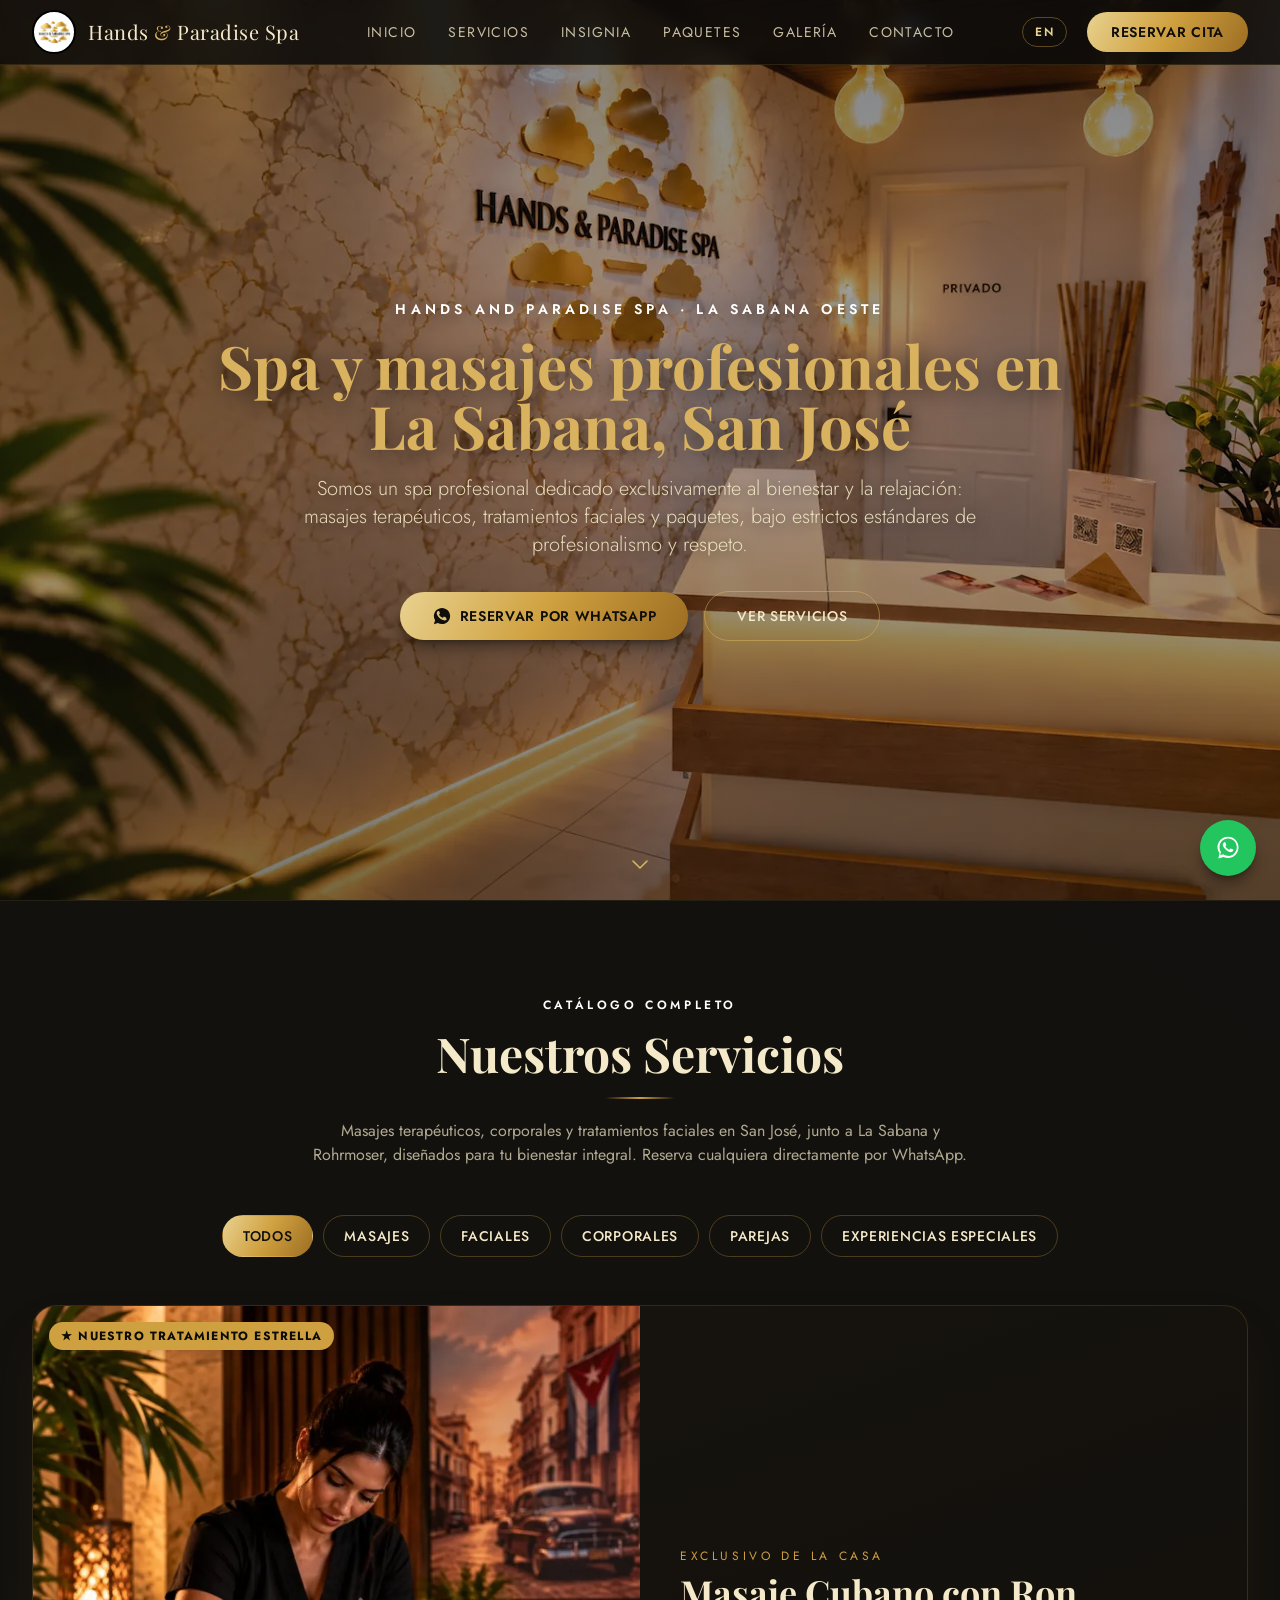
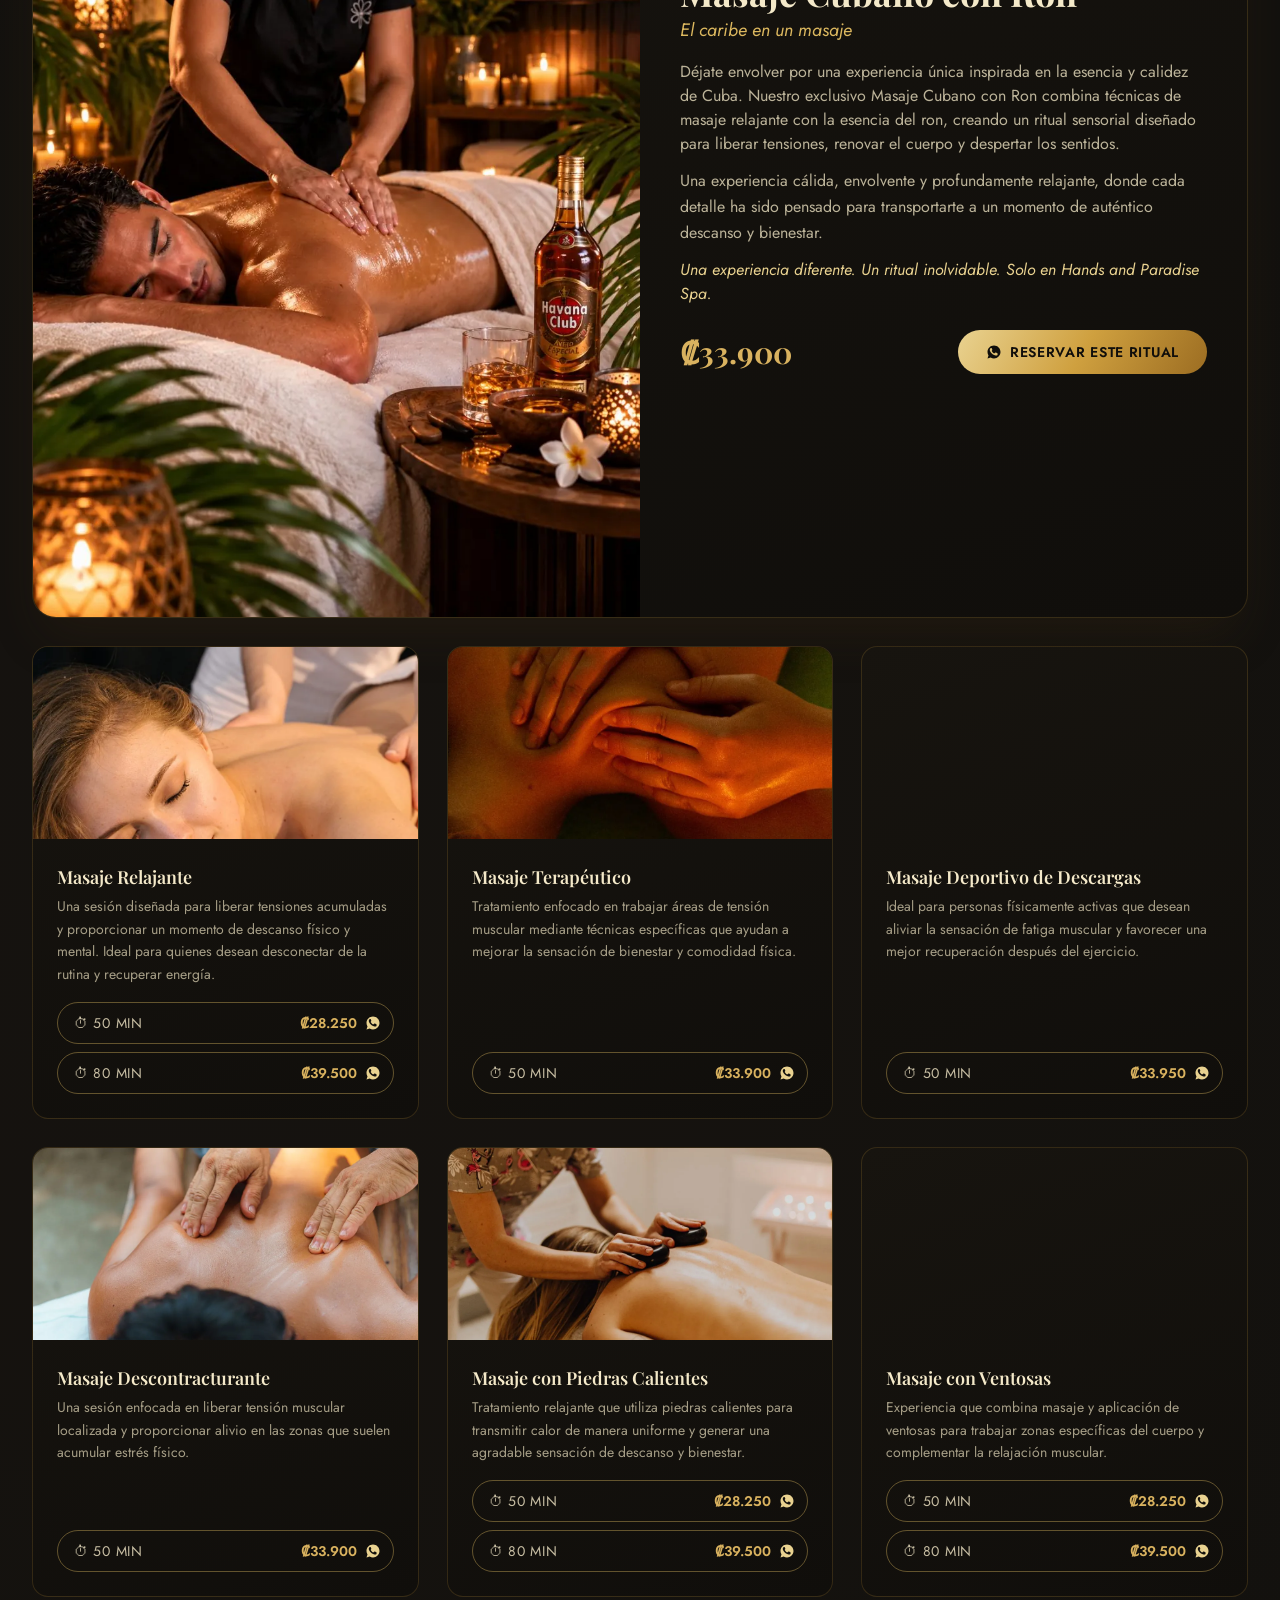
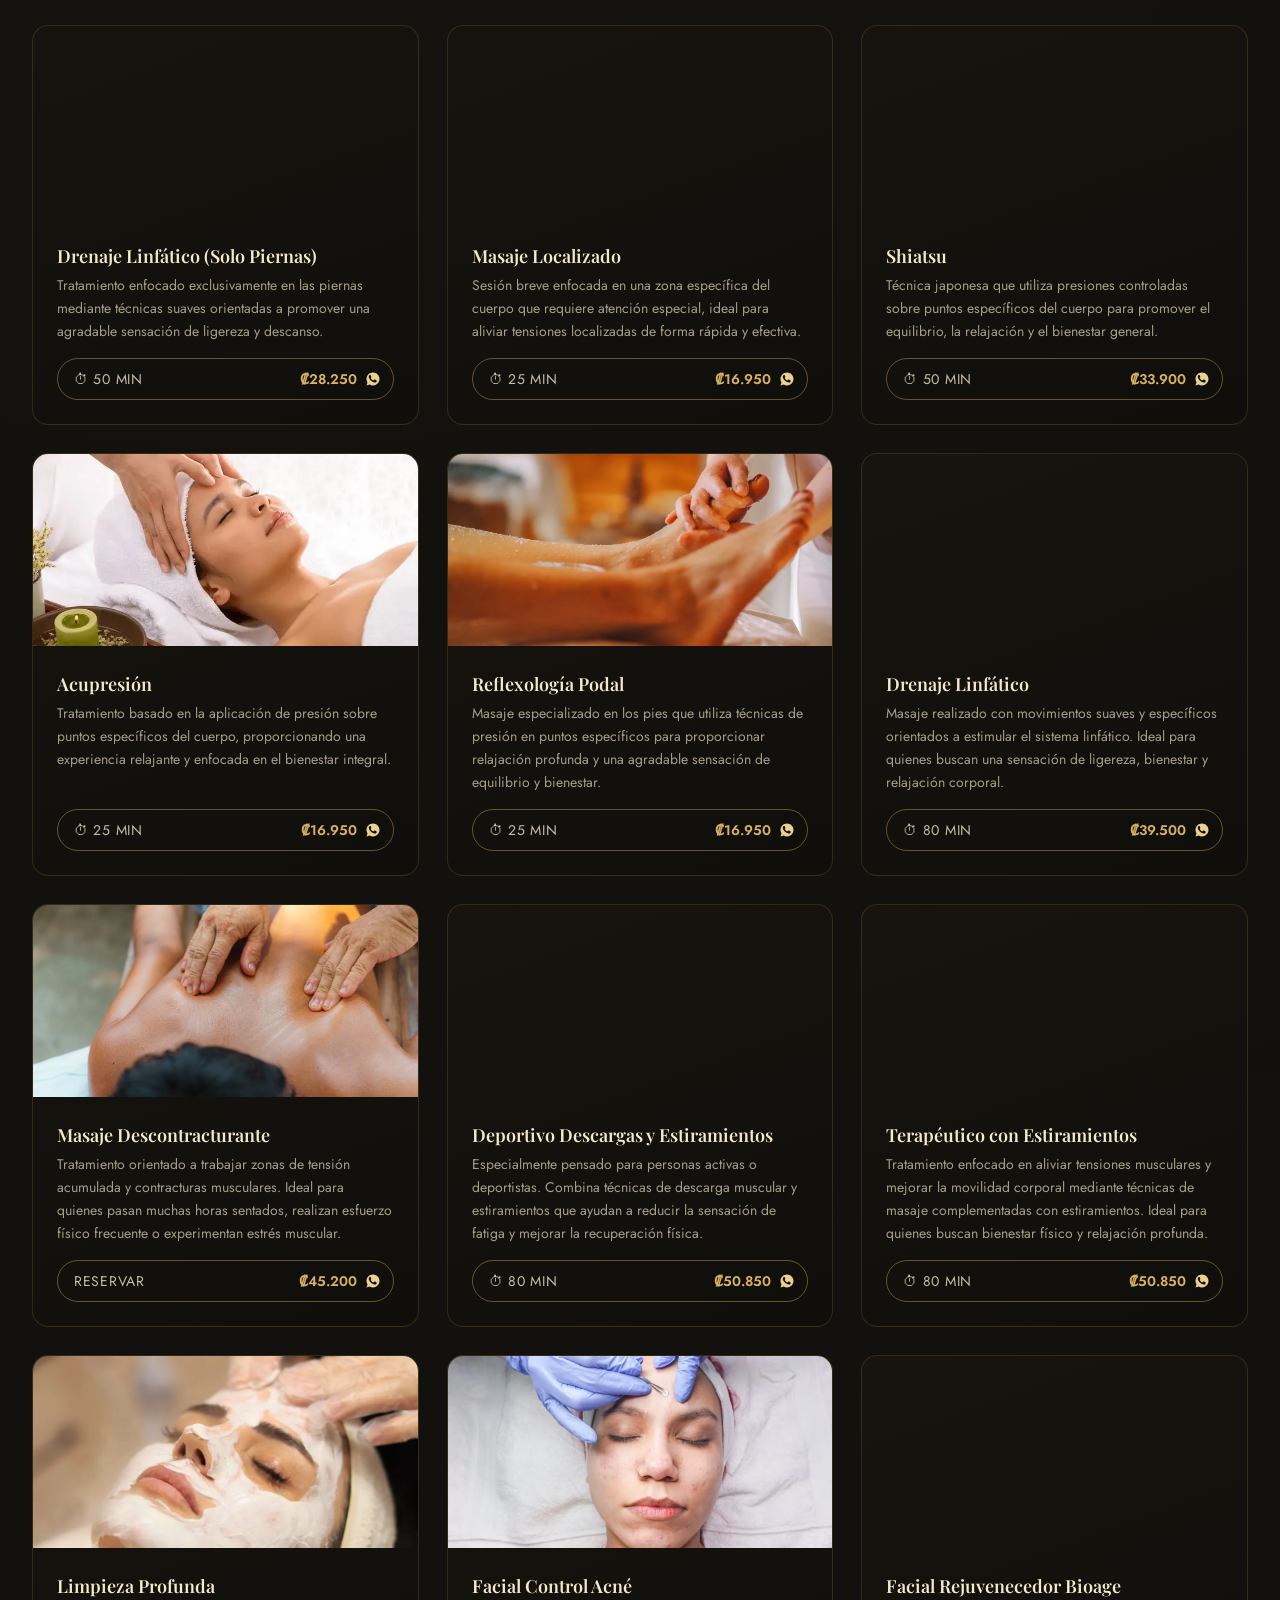
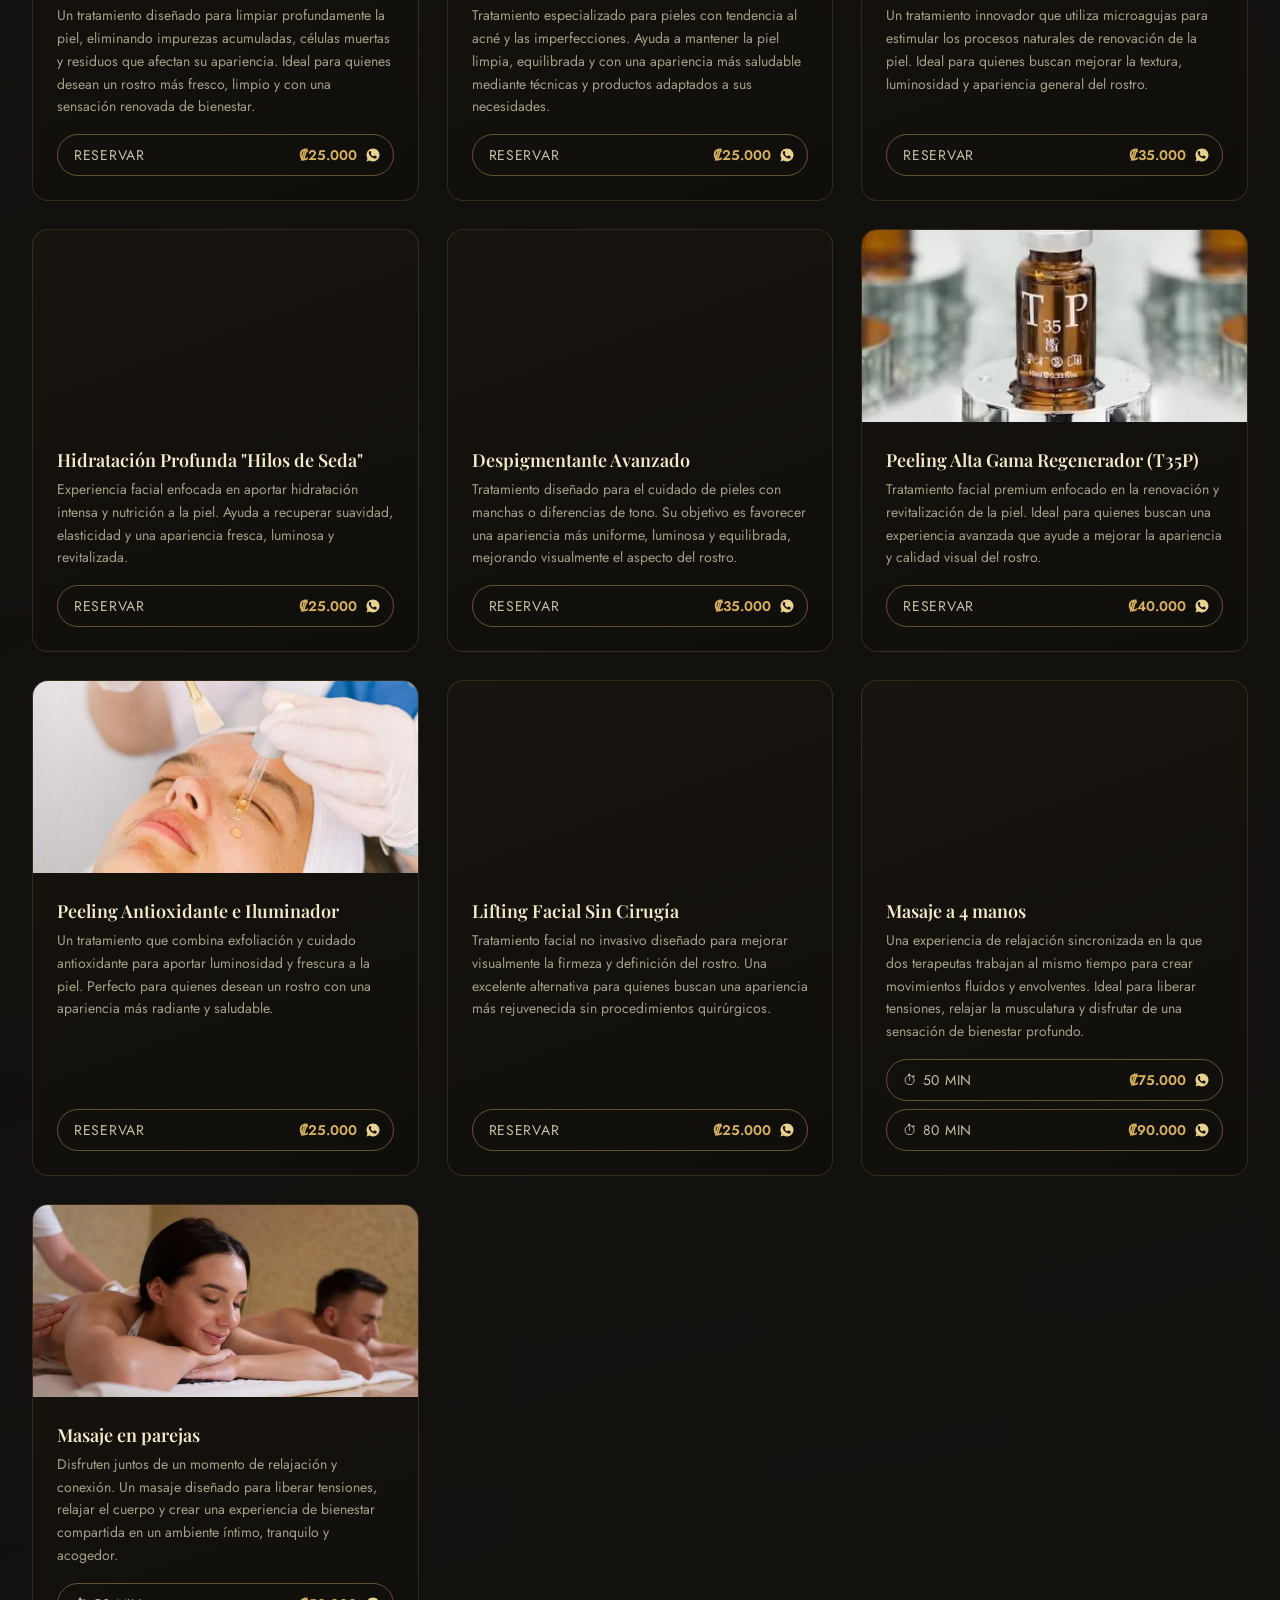
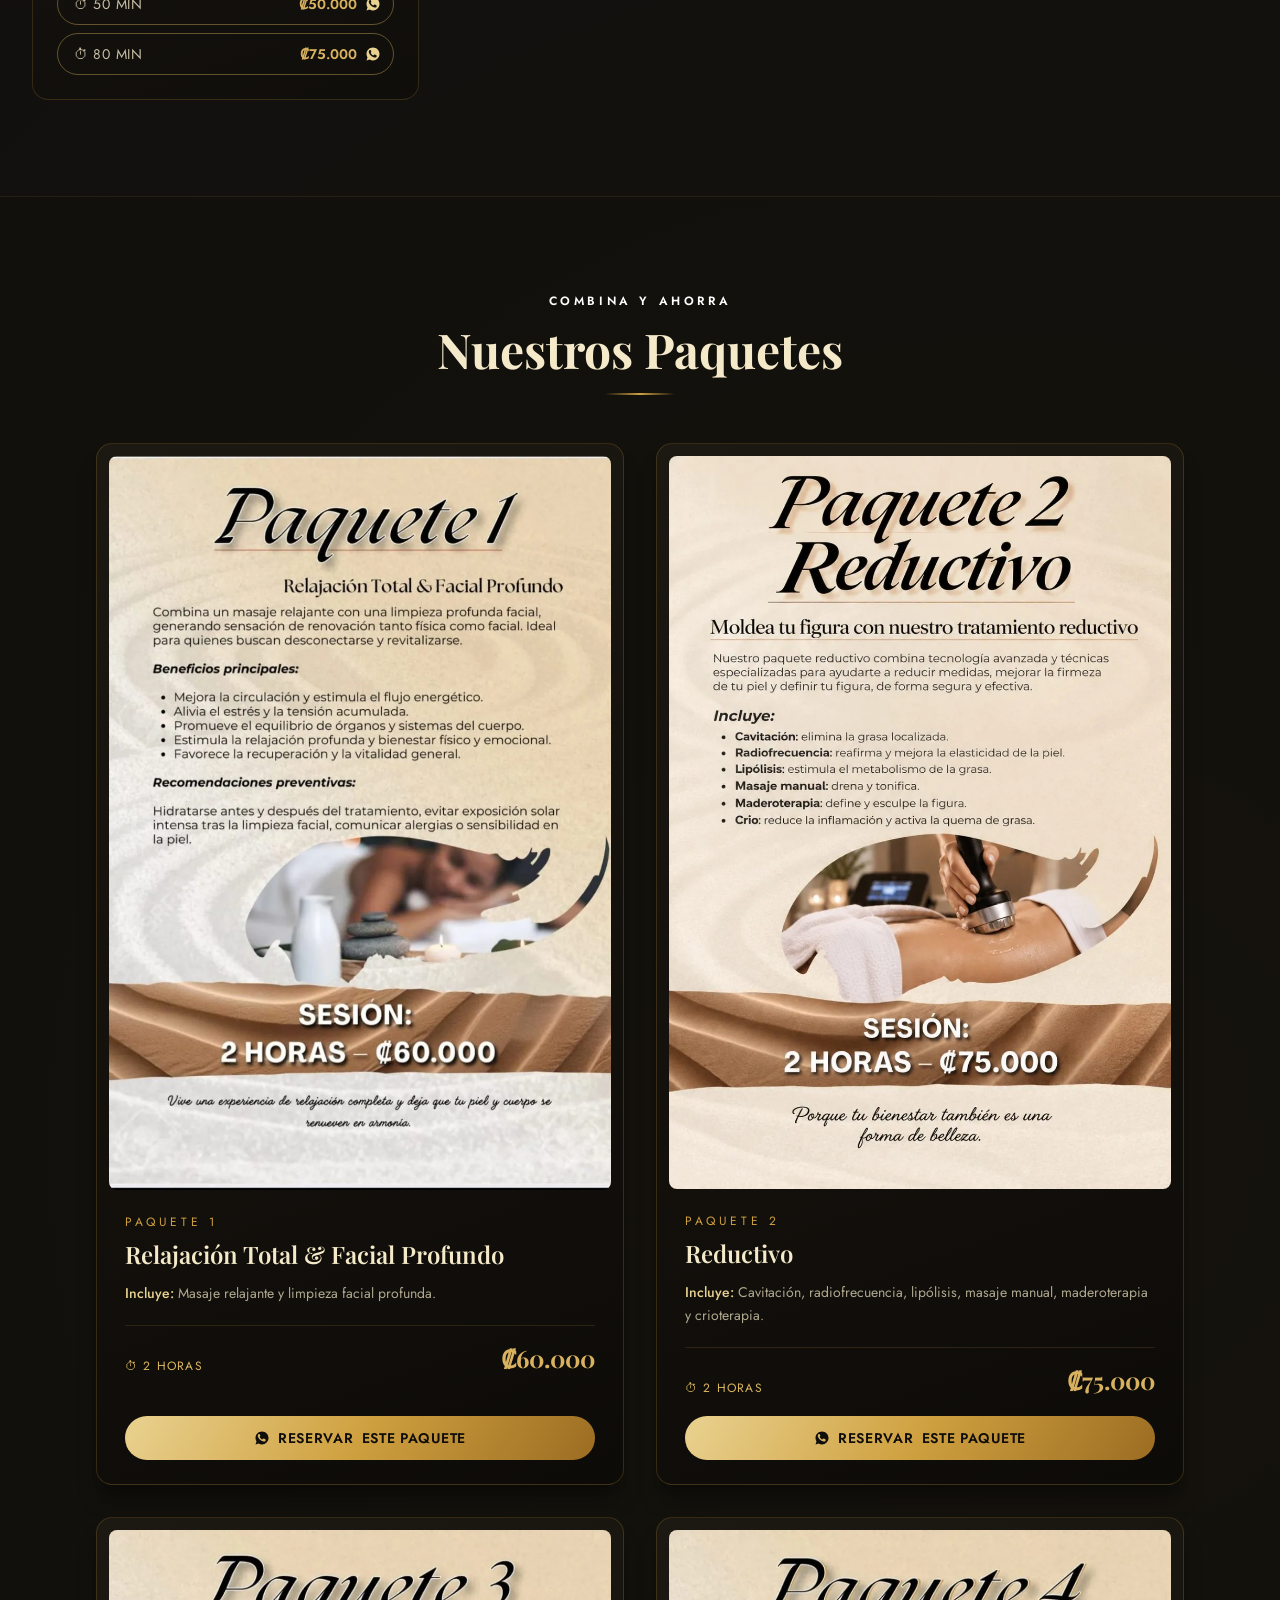
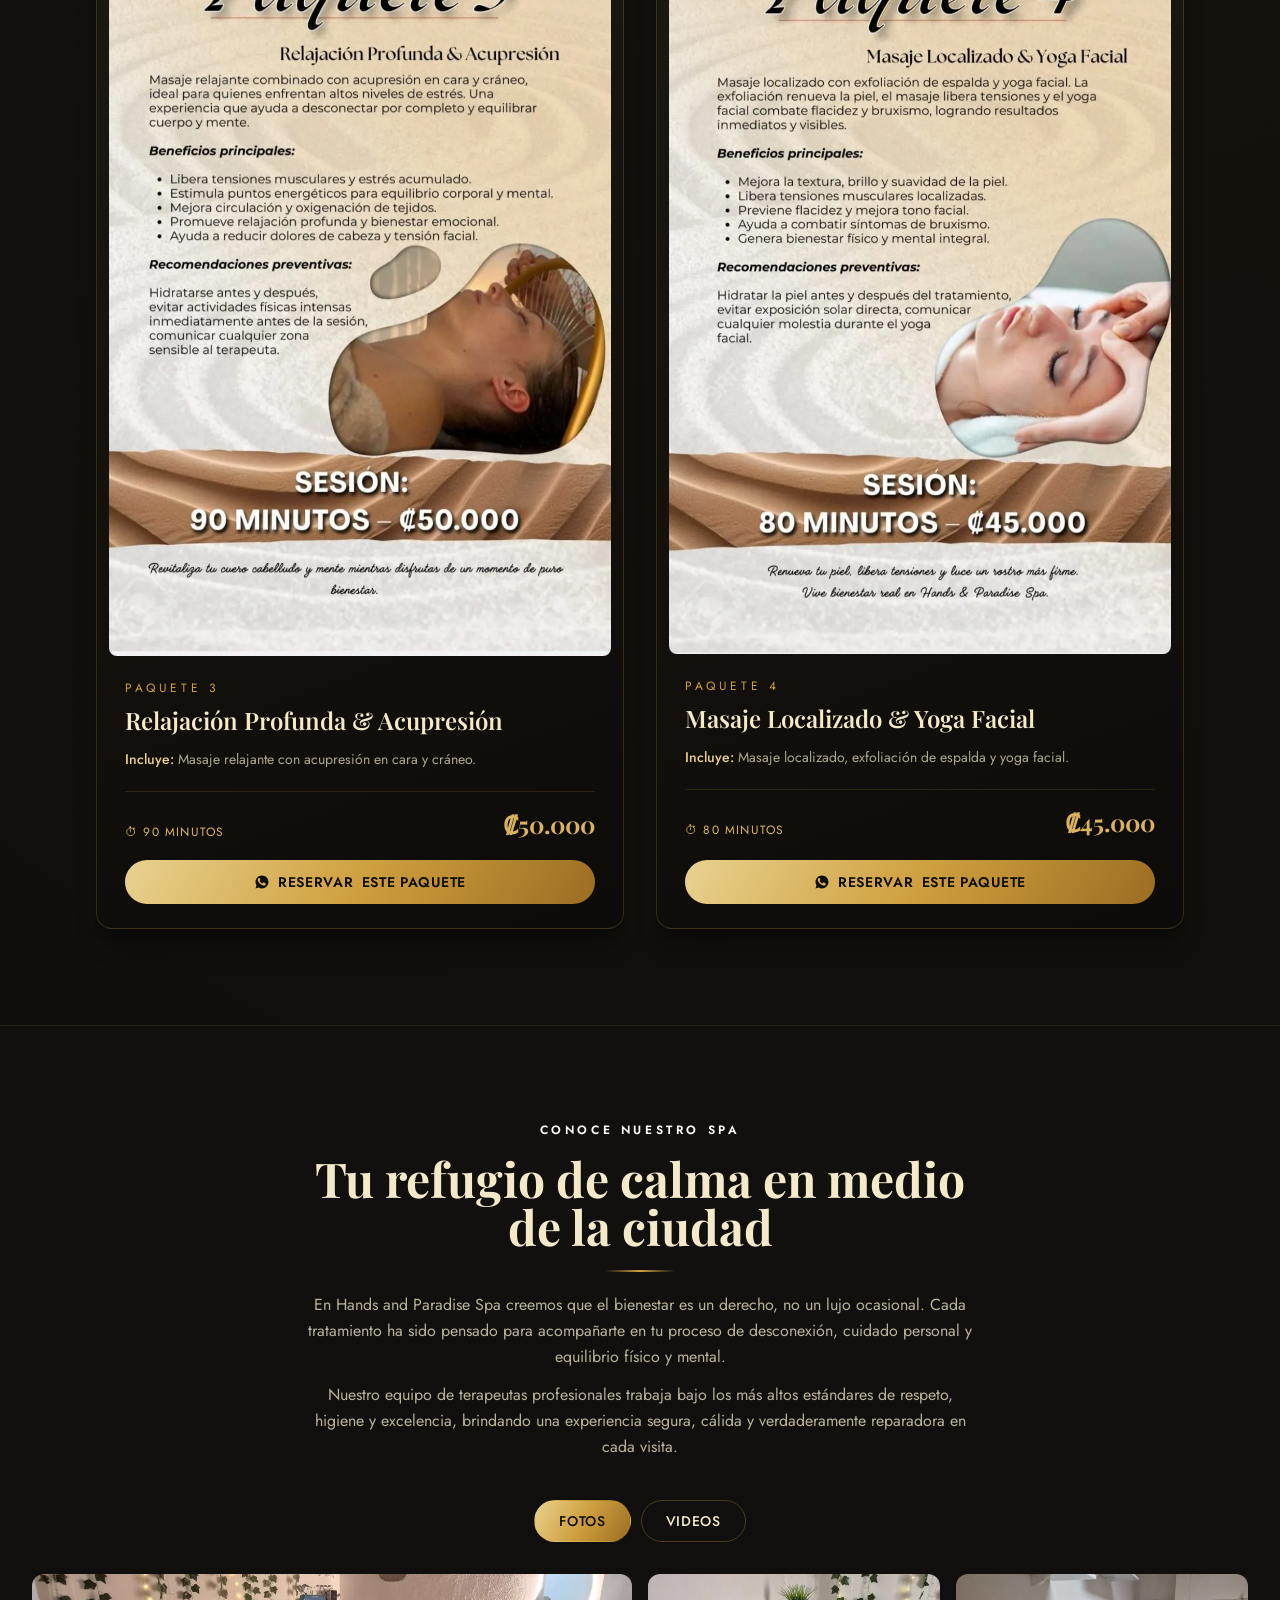
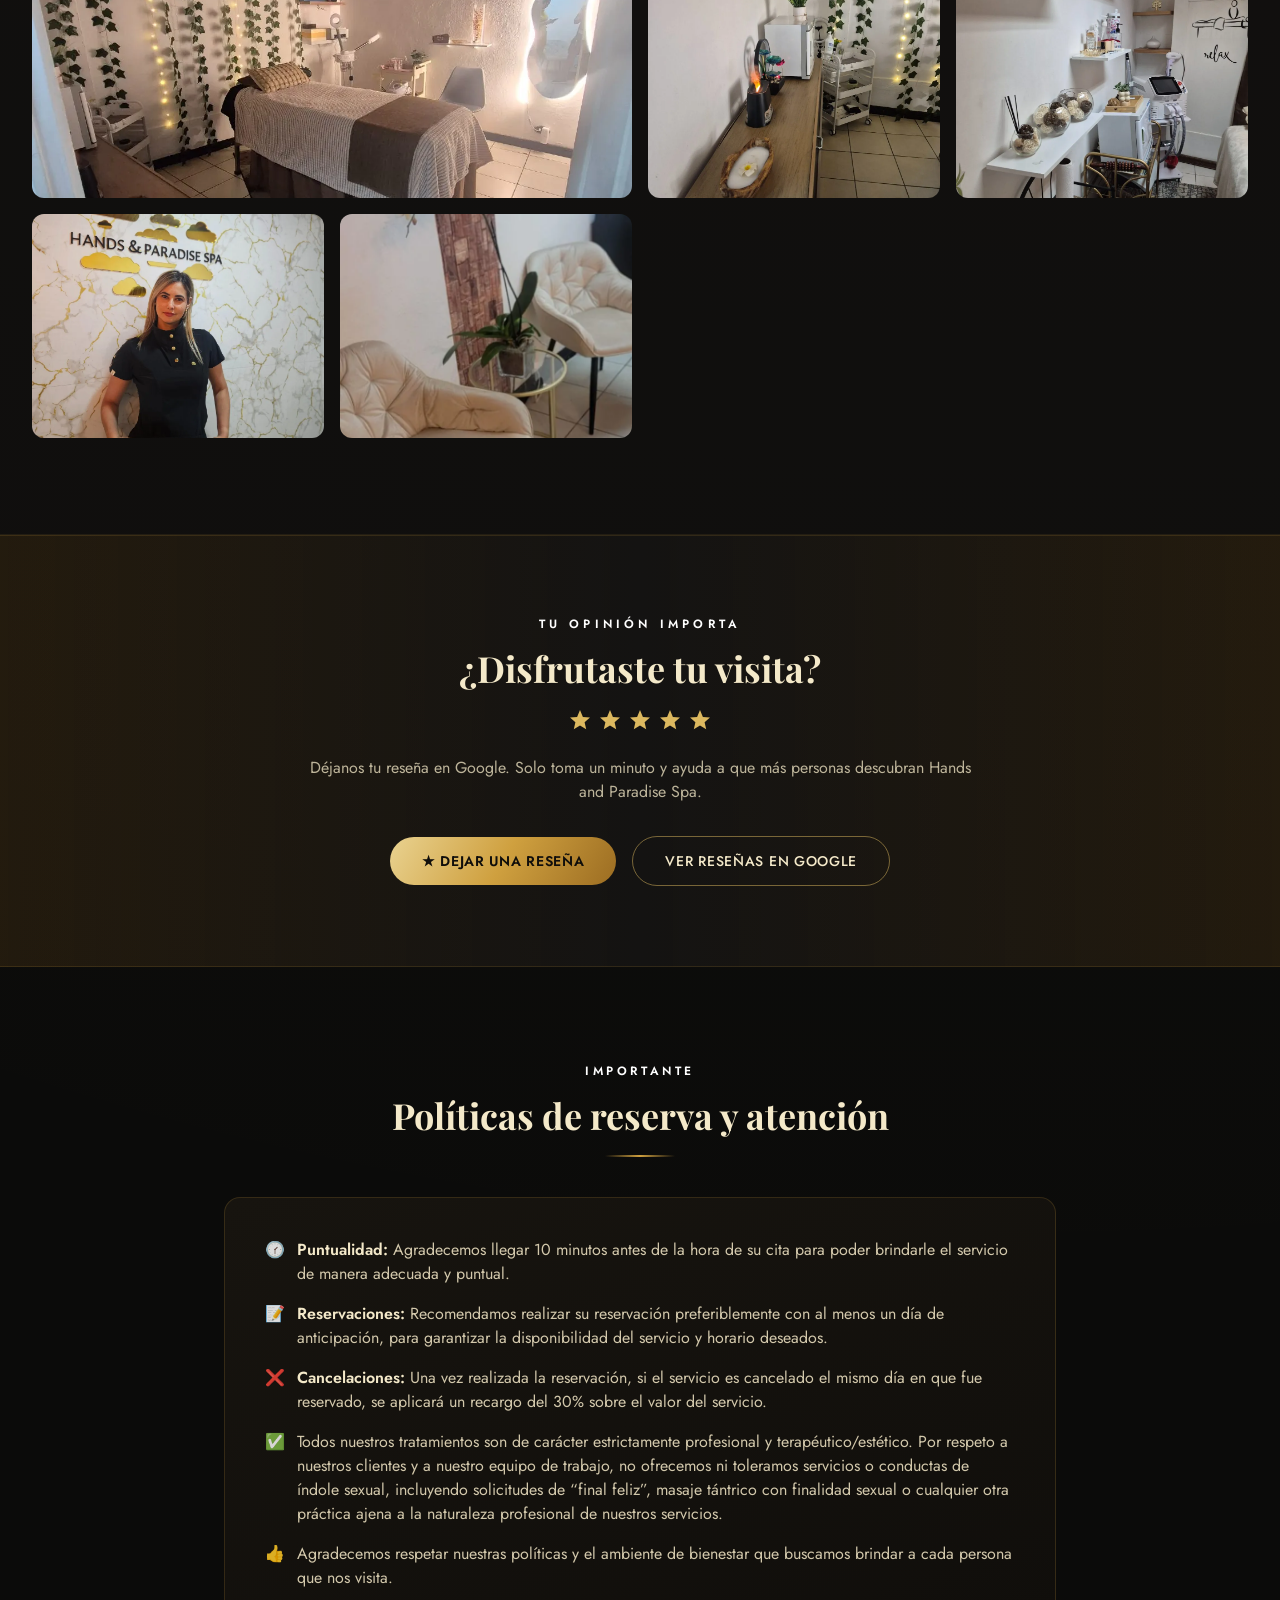
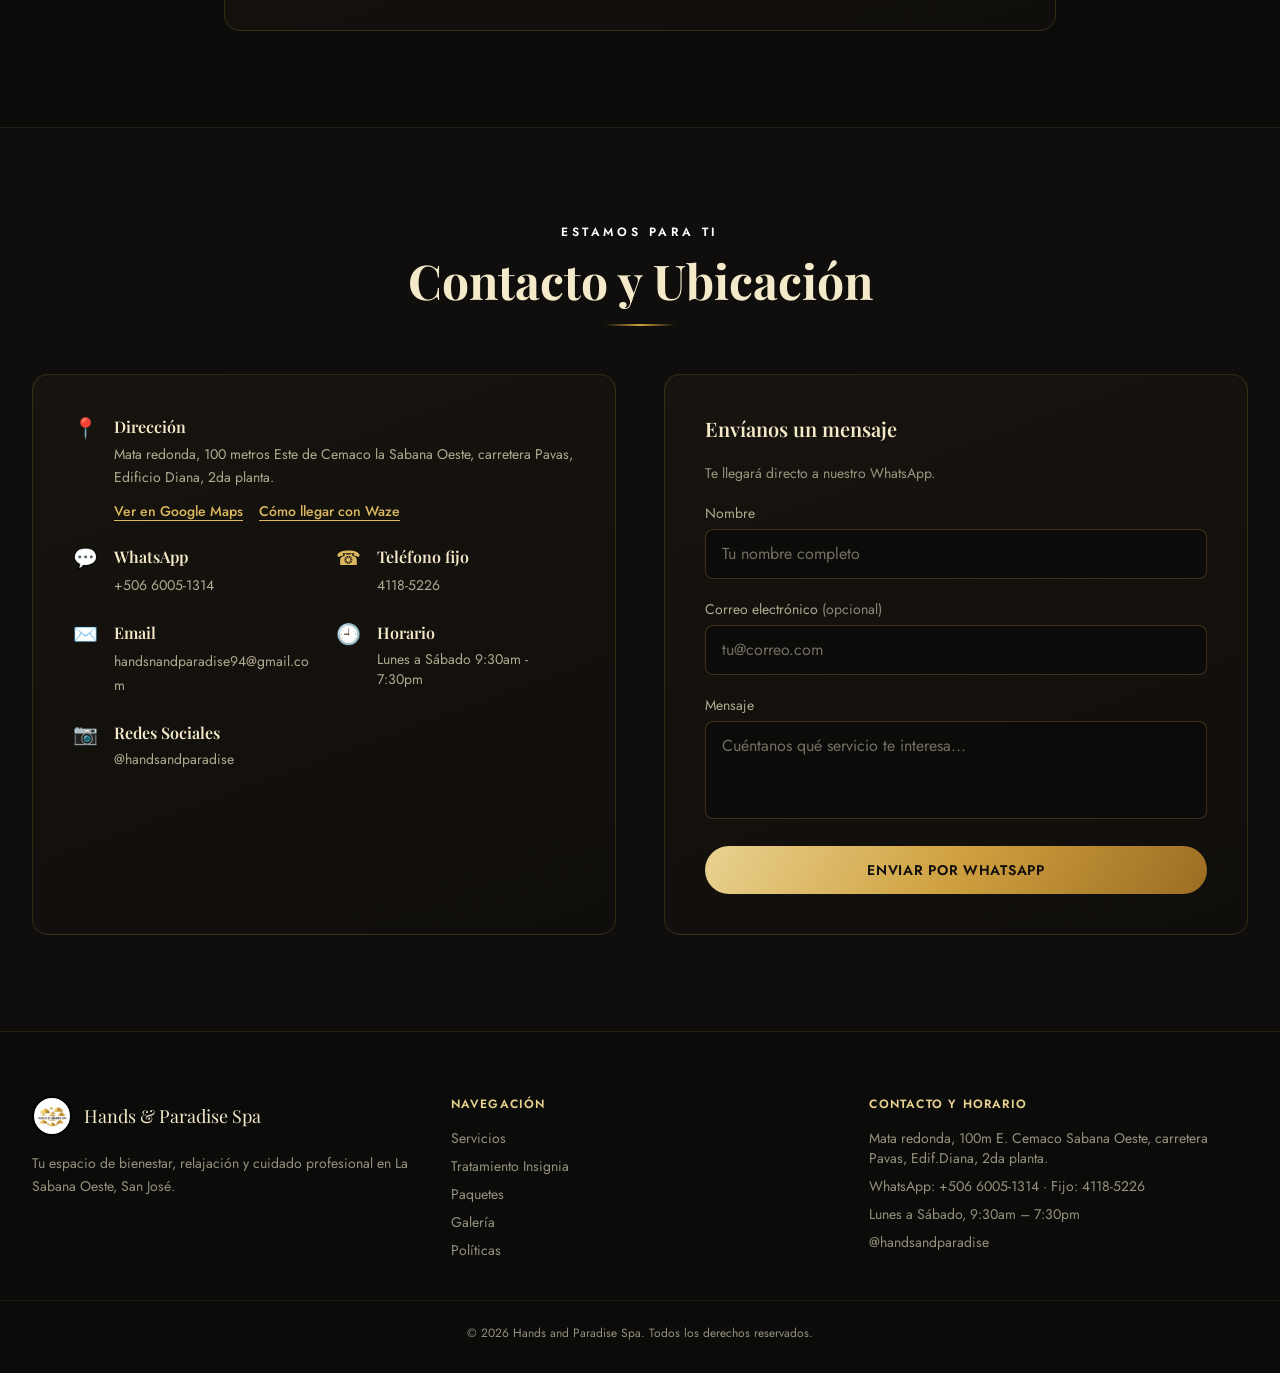
==== commit 71a7baef: "Optimiza la página según el informe: más corta, clara y fácil de reservar - H1 descriptivo para SEO " ====
--- a/index.html
+++ b/index.html
@@ -159,6 +159,7 @@
     transition: opacity .3s ease, transform .3s ease;
   }
 
+  .js [role="tabpanel"][hidden] { display: none; }
   .package-frame {
     background: linear-gradient(160deg, #1c1812, #0d0b08);
   }
@@ -166,7 +167,7 @@
   .hero-in { animation: heroIn .9s ease both; }
   @keyframes heroIn { from { transform: translateY(18px); } to { transform: none; } }
 
-  .filter-btn[aria-pressed="true"] {
+  .filter-btn[aria-pressed="true"], .tab-btn[aria-selected="true"] {
     background: linear-gradient(120deg, #e9d290, #cfa03f, #9c6d22);
     color: #100e0b;
     border-color: transparent;
@@ -233,39 +234,24 @@
 <main>
 
 <!-- HERO -->
-<section id="inicio" class="relative min-h-screen flex items-center justify-center pt-28 pb-16 overflow-hidden">
+<section id="inicio" class="relative min-h-[88svh] sm:min-h-screen flex items-center justify-center pt-24 pb-14 overflow-hidden">
   <div class="absolute inset-0">
     <img src="/img/portada-hands-and-paradise-spa.webp" srcset="/img/portada-hands-and-paradise-spa-960.webp 960w, /img/portada-hands-and-paradise-spa.webp 1600w" sizes="100vw" width="1600" height="900" fetchpriority="high" alt="Recepción de Hands and Paradise Spa en La Sabana Oeste, San José, con luz cálida y decoración de lujo" class="w-full h-full object-cover">
     <div class="absolute inset-0 bg-gradient-to-b from-ink-900/50 via-ink-900/35 to-ink-900/55"></div>
   </div>
 
   <div class="relative z-10 max-w-4xl mx-auto px-6 text-center">
-    <p class="hero-in uppercase tracking-[0.35em] text-white text-xs sm:text-sm mb-5 font-semibold" style="text-shadow: 0 2px 16px rgba(0,0,0,0.65)">Bienestar &amp; Alta Gama<span class="hidden sm:inline"> · </span><br class="sm:hidden">La Sabana Oeste, San José</p>
-    <h1 class="hero-in font-display text-4xl sm:text-6xl md:text-7xl leading-tight gold-text font-bold mb-6" style="text-shadow: 0 4px 24px rgba(0,0,0,0.65)">
-      Hands and Paradise Spa
-    </h1>
-
-    <p class="hero-in inline-block bg-ink-800/70 border border-gold-400/30 rounded-full px-5 py-3 text-sm sm:text-base font-medium text-gold-100 mb-8 max-w-2xl leading-relaxed">
-      Somos un spa profesional dedicado exclusivamente al bienestar y la relajación. Nuestros servicios se realizan bajo estrictos estándares de profesionalismo y respeto.
-    </p>
-
-    <p class="hero-in text-gold-100/80 text-lg sm:text-xl font-light mb-10 max-w-xl mx-auto">
-      Un santuario donde el tiempo se detiene, los sentidos despiertan y el cuerpo encuentra su equilibrio perfecto.
-    </p>
+    <p class="hero-in uppercase tracking-[0.3em] text-white text-xs sm:text-sm mb-4 font-semibold" style="text-shadow: 0 2px 16px rgba(0,0,0,0.65)">Hands and Paradise Spa<span class="hidden sm:inline"> · La Sabana Oeste</span></p>
+    <h1 class="hero-in font-display text-4xl sm:text-5xl md:text-6xl leading-tight gold-text font-bold mb-5" style="text-shadow: 0 4px 24px rgba(0,0,0,0.65)">Spa y masajes profesionales en La Sabana, San José</h1>
+    <p class="hero-in text-gold-100/90 text-base sm:text-xl font-light leading-relaxed mb-8 max-w-2xl mx-auto" style="text-shadow: 0 2px 16px rgba(0,0,0,0.65)">Somos un spa profesional dedicado exclusivamente al bienestar y la relajación: masajes terapéuticos, tratamientos faciales y paquetes, bajo estrictos estándares de profesionalismo y respeto.</p>
 
     <div class="hero-in flex flex-col sm:flex-row items-center justify-center gap-4">
-      <a href="https://wa.me/50660051314?text=Hola%2C%20quisiera%20reservar%20una%20cita%20en%20Hands%20and%20Paradise%20Spa" target="_blank" rel="noopener" data-track="whatsapp" data-service="general" class="btn-primary inline-flex items-center justify-center gap-2 font-semibold uppercase tracking-wider px-9 py-4 rounded-full text-sm shadow-lg shadow-black/40 focus-gold w-full sm:w-auto">
+      <a href="https://wa.me/50660051314?text=Hola%2C%20quisiera%20reservar%20una%20cita%20en%20Hands%20and%20Paradise%20Spa" target="_blank" rel="noopener" data-track="whatsapp" data-service="general" class="btn-primary inline-flex items-center justify-center gap-2 font-semibold uppercase tracking-wider px-8 py-3.5 rounded-full text-sm shadow-lg shadow-black/40 focus-gold w-full sm:w-auto">
         <svg xmlns="http://www.w3.org/2000/svg" viewBox="0 0 32 32" class="h-5 w-5" fill="currentColor" aria-hidden="true"><path d="M16 3C8.8 3 3 8.8 3 15.9c0 2.5.7 4.9 2 7L3 29l6.3-2a13 13 0 0 0 6.7 1.8c7.2 0 13-5.8 13-12.9S23.2 3 16 3zm7.6 18.3c-.3.9-1.9 1.7-2.6 1.8-.7.1-1.5.2-4.9-1.1-4.1-1.7-6.7-5.8-6.9-6.1-.2-.3-1.6-2.2-1.6-4.1 0-2 1-2.9 1.4-3.3.3-.4.8-.5 1-.5h.7c.2 0 .5 0 .8.6l1.1 2.7c.1.2.2.5 0 .8l-.4.6-.6.6c-.2.2-.4.4-.2.8.2.4 1 1.7 2.2 2.7 1.5 1.3 2.7 1.7 3.1 1.9.4.2.6.2.8-.1l1.2-1.4c.3-.4.5-.3.9-.2l2.6 1.2c.4.2.6.3.7.4.1.2.1.9-.2 1.8z"/></svg>Reservar por WhatsApp
       </a>
-      <a href="#servicios" class="border border-gold-300/50 text-gold-100 hover:bg-gold-300/10 font-medium uppercase tracking-wider px-9 py-4 rounded-full text-sm transition focus-gold w-full sm:w-auto text-center">
+      <a href="#servicios" class="border border-gold-300/50 text-gold-100 hover:bg-gold-300/10 font-medium uppercase tracking-wider px-8 py-3.5 rounded-full text-sm transition focus-gold w-full sm:w-auto text-center">
         Ver Servicios
       </a>
-    </div>
-
-    <div class="hero-in flex flex-wrap items-center justify-center gap-3 mt-10 text-xs sm:text-sm">
-      <a href="#servicios" class="px-4 py-2 rounded-full bg-ink-800/60 border border-gold-400/20 hover:border-gold-300 text-gold-200 transition focus-gold">Servicios</a>
-      <a href="#insignia" class="px-4 py-2 rounded-full bg-ink-800/60 border border-gold-400/20 hover:border-gold-300 text-gold-200 transition focus-gold">Tratamiento Insignia</a>
-      <a href="#paquetes" class="px-4 py-2 rounded-full bg-ink-800/60 border border-gold-400/20 hover:border-gold-300 text-gold-200 transition focus-gold">Paquetes</a>
     </div>
   </div>
 
@@ -276,446 +262,300 @@
   </div>
 </section>
 
-<!-- BIENVENIDA / SOBRE NOSOTROS -->
-<section class="max-w-7xl mx-auto px-6 sm:px-8 py-24 grid md:grid-cols-2 gap-14 items-center">
-  <div class="reveal">
-    <p class="uppercase tracking-[0.3em] text-white text-xs mb-4 font-semibold">Bienvenido</p>
-    <h2 class="font-display text-3xl sm:text-4xl font-bold text-gold-100 mb-6 leading-snug">
-      Tu refugio de calma en medio de la ciudad
-    </h2>
-    <div class="gold-line mb-6"></div>
-    <p class="text-gold-100/75 leading-relaxed mb-5">
-      En Hands and Paradise Spa creemos que el bienestar es un derecho, no un lujo ocasional. Cada tratamiento
-      ha sido pensado para acompañarte en tu proceso de desconexión, cuidado personal y equilibrio físico y mental.
-    </p>
-    <p class="text-gold-100/75 leading-relaxed mb-8">
-      Nuestro equipo de terapeutas profesionales trabaja bajo los más altos estándares de respeto, higiene y
-      excelencia, brindando una experiencia segura, cálida y verdaderamente reparadora en cada visita.
-    </p>
-    <a href="#servicios" class="inline-block border-b border-gold-300 text-gold-200 hover:text-gold-100 font-medium uppercase tracking-wider text-sm pb-1 focus-gold">
-      Descubre nuestros servicios →
-    </a>
-  </div>
-  <div class="reveal">
-    <img src="/img/terapeuta-profesional-preparando-una-experiencia-de-bienesta.webp" width="1050" height="1400" decoding="async" alt="Terapeuta profesional preparando una experiencia de bienestar en Hands and Paradise Spa" loading="lazy" class="rounded-2xl w-full h-[420px] object-cover shadow-2xl shadow-black/50 border border-gold-400/15">
-  </div>
-</section>
-
-<!-- SERVICIOS -->
-<section id="servicios" class="py-24 bg-ink-800/40 border-y border-gold-400/10">
+<!-- SERVICIOS (incluye el tratamiento insignia) -->
+<section id="servicios" class="py-14 sm:py-24 bg-ink-800/40 border-y border-gold-400/10">
   <div class="max-w-7xl mx-auto px-6 sm:px-8">
-    <div class="text-center max-w-2xl mx-auto mb-16 reveal">
+    <div class="text-center max-w-2xl mx-auto mb-8 sm:mb-12 reveal">
       <p class="uppercase tracking-[0.3em] text-white text-xs mb-4 font-semibold">Catálogo Completo</p>
       <h2 class="font-display text-3xl sm:text-5xl font-bold text-gold-100 mb-5">Nuestros Servicios</h2>
       <div class="gold-line mx-auto mb-5"></div>
       <p class="text-gold-100/70">Masajes terapéuticos, corporales y tratamientos faciales en San José, junto a La Sabana y Rohrmoser, diseñados para tu bienestar integral. Reserva cualquiera directamente por WhatsApp.</p>
     </div>
 
-    <div class="reveal flex flex-wrap justify-center gap-2.5 mb-12" role="group" aria-label="Filtrar tratamientos">
-      <button type="button" class="filter-btn border border-gold-400/30 text-gold-100 hover:border-gold-300 rounded-full px-5 py-2.5 text-xs sm:text-sm font-medium uppercase tracking-wider transition focus-gold" data-filter="todos" aria-pressed="true">Todos</button>
-      <button type="button" class="filter-btn border border-gold-400/30 text-gold-100 hover:border-gold-300 rounded-full px-5 py-2.5 text-xs sm:text-sm font-medium uppercase tracking-wider transition focus-gold" data-filter="masajes" aria-pressed="false">Masajes</button>
-      <button type="button" class="filter-btn border border-gold-400/30 text-gold-100 hover:border-gold-300 rounded-full px-5 py-2.5 text-xs sm:text-sm font-medium uppercase tracking-wider transition focus-gold" data-filter="faciales" aria-pressed="false">Faciales</button>
-      <button type="button" class="filter-btn border border-gold-400/30 text-gold-100 hover:border-gold-300 rounded-full px-5 py-2.5 text-xs sm:text-sm font-medium uppercase tracking-wider transition focus-gold" data-filter="corporales" aria-pressed="false">Corporales</button>
-      <button type="button" class="filter-btn border border-gold-400/30 text-gold-100 hover:border-gold-300 rounded-full px-5 py-2.5 text-xs sm:text-sm font-medium uppercase tracking-wider transition focus-gold" data-filter="parejas" aria-pressed="false">Parejas</button>
-      <button type="button" class="filter-btn border border-gold-400/30 text-gold-100 hover:border-gold-300 rounded-full px-5 py-2.5 text-xs sm:text-sm font-medium uppercase tracking-wider transition focus-gold" data-filter="especiales" aria-pressed="false">Experiencias Especiales</button>
+    <div class="reveal flex flex-nowrap sm:flex-wrap justify-start sm:justify-center gap-2.5 mb-6 sm:mb-10 overflow-x-auto pb-2 -mx-6 px-6 sm:mx-0 sm:px-0 sm:overflow-visible" role="group" aria-label="Filtrar tratamientos">
+      <button type="button" class="filter-btn border border-gold-400/30 text-gold-100 hover:border-gold-300 rounded-full px-4 sm:px-5 py-2 sm:py-2.5 text-xs sm:text-sm font-medium uppercase tracking-wider whitespace-nowrap shrink-0 transition focus-gold" data-filter="todos" aria-pressed="true">Todos</button>
+      <button type="button" class="filter-btn border border-gold-400/30 text-gold-100 hover:border-gold-300 rounded-full px-4 sm:px-5 py-2 sm:py-2.5 text-xs sm:text-sm font-medium uppercase tracking-wider whitespace-nowrap shrink-0 transition focus-gold" data-filter="masajes" aria-pressed="false">Masajes</button>
+      <button type="button" class="filter-btn border border-gold-400/30 text-gold-100 hover:border-gold-300 rounded-full px-4 sm:px-5 py-2 sm:py-2.5 text-xs sm:text-sm font-medium uppercase tracking-wider whitespace-nowrap shrink-0 transition focus-gold" data-filter="faciales" aria-pressed="false">Faciales</button>
+      <button type="button" class="filter-btn border border-gold-400/30 text-gold-100 hover:border-gold-300 rounded-full px-4 sm:px-5 py-2 sm:py-2.5 text-xs sm:text-sm font-medium uppercase tracking-wider whitespace-nowrap shrink-0 transition focus-gold" data-filter="corporales" aria-pressed="false">Corporales</button>
+      <button type="button" class="filter-btn border border-gold-400/30 text-gold-100 hover:border-gold-300 rounded-full px-4 sm:px-5 py-2 sm:py-2.5 text-xs sm:text-sm font-medium uppercase tracking-wider whitespace-nowrap shrink-0 transition focus-gold" data-filter="parejas" aria-pressed="false">Parejas</button>
+      <button type="button" class="filter-btn border border-gold-400/30 text-gold-100 hover:border-gold-300 rounded-full px-4 sm:px-5 py-2 sm:py-2.5 text-xs sm:text-sm font-medium uppercase tracking-wider whitespace-nowrap shrink-0 transition focus-gold" data-filter="especiales" aria-pressed="false">Experiencias Especiales</button>
     </div>
     <p id="filtroEstado" class="sr-only" aria-live="polite"></p>
 
-    <div class="grid sm:grid-cols-2 lg:grid-cols-3 gap-7">
-
-      <article class="reveal card-surface rounded-2xl overflow-hidden transition-all duration-500 flex flex-col" data-cat="masajes especiales">
+    <div class="grid sm:grid-cols-2 lg:grid-cols-3 gap-4 sm:gap-7">
+
+      <article id="insignia" class="reveal card-surface rounded-3xl overflow-hidden border-2 border-gold-300/40 shadow-2xl shadow-gold-900/30 sm:col-span-2 lg:col-span-3 grid md:grid-cols-2 scroll-mt-24" data-cat="masajes especiales">
         <div class="relative">
-        <img src="/img/masaje-cubano-con-ron-tratamiento-insignia-de-hands-and-para.webp" alt="Masaje Cubano con Ron, tratamiento insignia de Hands and Paradise Spa" loading="lazy" decoding="async" width="933" height="1400" class="w-full h-52 object-cover">
-        <span class="absolute top-4 left-4 bg-gold-400 text-ink-900 text-xs font-bold uppercase tracking-widest px-3 py-1.5 rounded-full shadow-lg">★ Insignia</span>
-      </div>
-        <div class="p-6 flex flex-col flex-1">
-          <div class="flex items-start justify-between gap-3 mb-2">
-            <h3 class="font-display text-lg text-gold-100 font-semibold">Masaje Cubano con Ron</h3>
-            <span class="gold-text font-semibold whitespace-nowrap">₡33.900</span>
-          </div>
-          <p class="text-gold-100/65 text-sm leading-relaxed mb-5">Nuestro tratamiento insignia: técnicas de masaje relajante combinadas con la esencia del ron, en un ritual sensorial inspirado en la calidez de Cuba.</p>
-          <a href="https://wa.me/50660051314?text=Hola%2C%20quisiera%20reservar%3A%20Masaje%20Cubano%20con%20Ron.%20%C2%BFQu%C3%A9%20disponibilidad%20tienen%3F" target="_blank" rel="noopener" data-track="whatsapp" data-service="Masaje Cubano con Ron" class="mt-auto inline-flex items-center justify-center gap-2 w-full border border-gold-300/50 text-gold-100 hover:bg-gold-300/10 hover:border-gold-300 rounded-full px-5 py-3.5 text-xs font-semibold uppercase tracking-wider transition focus-gold"><svg xmlns="http://www.w3.org/2000/svg" viewBox="0 0 32 32" class="h-4 w-4" fill="currentColor" aria-hidden="true"><path d="M16 3C8.8 3 3 8.8 3 15.9c0 2.5.7 4.9 2 7L3 29l6.3-2a13 13 0 0 0 6.7 1.8c7.2 0 13-5.8 13-12.9S23.2 3 16 3zm7.6 18.3c-.3.9-1.9 1.7-2.6 1.8-.7.1-1.5.2-4.9-1.1-4.1-1.7-6.7-5.8-6.9-6.1-.2-.3-1.6-2.2-1.6-4.1 0-2 1-2.9 1.4-3.3.3-.4.8-.5 1-.5h.7c.2 0 .5 0 .8.6l1.1 2.7c.1.2.2.5 0 .8l-.4.6-.6.6c-.2.2-.4.4-.2.8.2.4 1 1.7 2.2 2.7 1.5 1.3 2.7 1.7 3.1 1.9.4.2.6.2.8-.1l1.2-1.4c.3-.4.5-.3.9-.2l2.6 1.2c.4.2.6.3.7.4.1.2.1.9-.2 1.8z"/></svg>Reservar por WhatsApp</a>
-        </div>
-      </article>
-
-      <article class="reveal card-surface rounded-2xl overflow-hidden transition-all duration-500 flex flex-col" data-cat="masajes">
-        <img src="/img/masaje-relajante-de-50-minutos.webp" alt="Masaje Relajante de 50 minutos" loading="lazy" decoding="async" width="933" height="1400" class="w-full h-52 object-cover">
-        <div class="p-6 flex flex-col flex-1">
-          <div class="flex items-start justify-between gap-3 mb-2">
-            <h3 class="font-display text-lg text-gold-100 font-semibold">Masaje Relajante</h3>
-            <span class="gold-text font-semibold whitespace-nowrap">₡28.250</span>
-          </div>
-          <p class="text-xs uppercase tracking-widest text-gold-300 mb-3">⏱ 50 min</p>
-          <p class="text-gold-100/65 text-sm leading-relaxed mb-5">Una sesión diseñada para liberar tensiones acumuladas y proporcionar un momento de descanso físico y mental. Ideal para quienes desean desconectar de la rutina y recuperar energía.</p>
-          <a href="https://wa.me/50660051314?text=Hola%2C%20quisiera%20reservar%3A%20Masaje%20Relajante%20%2850%20min%29.%20%C2%BFQu%C3%A9%20disponibilidad%20tienen%3F" target="_blank" rel="noopener" data-track="whatsapp" data-service="Masaje Relajante (50 min)" class="mt-auto inline-flex items-center justify-center gap-2 w-full border border-gold-300/50 text-gold-100 hover:bg-gold-300/10 hover:border-gold-300 rounded-full px-5 py-3.5 text-xs font-semibold uppercase tracking-wider transition focus-gold"><svg xmlns="http://www.w3.org/2000/svg" viewBox="0 0 32 32" class="h-4 w-4" fill="currentColor" aria-hidden="true"><path d="M16 3C8.8 3 3 8.8 3 15.9c0 2.5.7 4.9 2 7L3 29l6.3-2a13 13 0 0 0 6.7 1.8c7.2 0 13-5.8 13-12.9S23.2 3 16 3zm7.6 18.3c-.3.9-1.9 1.7-2.6 1.8-.7.1-1.5.2-4.9-1.1-4.1-1.7-6.7-5.8-6.9-6.1-.2-.3-1.6-2.2-1.6-4.1 0-2 1-2.9 1.4-3.3.3-.4.8-.5 1-.5h.7c.2 0 .5 0 .8.6l1.1 2.7c.1.2.2.5 0 .8l-.4.6-.6.6c-.2.2-.4.4-.2.8.2.4 1 1.7 2.2 2.7 1.5 1.3 2.7 1.7 3.1 1.9.4.2.6.2.8-.1l1.2-1.4c.3-.4.5-.3.9-.2l2.6 1.2c.4.2.6.3.7.4.1.2.1.9-.2 1.8z"/></svg>Reservar por WhatsApp</a>
-        </div>
-      </article>
-
-      <article class="reveal card-surface rounded-2xl overflow-hidden transition-all duration-500 flex flex-col" data-cat="masajes">
-        <img src="/img/masaje-terapeutico-de-50-minutos.webp" alt="Masaje Terapéutico de 50 minutos" loading="lazy" decoding="async" width="933" height="1400" class="w-full h-52 object-cover">
-        <div class="p-6 flex flex-col flex-1">
-          <div class="flex items-start justify-between gap-3 mb-2">
-            <h3 class="font-display text-lg text-gold-100 font-semibold">Masaje Terapéutico</h3>
-            <span class="gold-text font-semibold whitespace-nowrap">₡33.900</span>
-          </div>
-          <p class="text-xs uppercase tracking-widest text-gold-300 mb-3">⏱ 50 min</p>
-          <p class="text-gold-100/65 text-sm leading-relaxed mb-5">Tratamiento enfocado en trabajar áreas de tensión muscular mediante técnicas específicas que ayudan a mejorar la sensación de bienestar y comodidad física.</p>
-          <a href="https://wa.me/50660051314?text=Hola%2C%20quisiera%20reservar%3A%20Masaje%20Terap%C3%A9utico%20%2850%20min%29.%20%C2%BFQu%C3%A9%20disponibilidad%20tienen%3F" target="_blank" rel="noopener" data-track="whatsapp" data-service="Masaje Terapéutico (50 min)" class="mt-auto inline-flex items-center justify-center gap-2 w-full border border-gold-300/50 text-gold-100 hover:bg-gold-300/10 hover:border-gold-300 rounded-full px-5 py-3.5 text-xs font-semibold uppercase tracking-wider transition focus-gold"><svg xmlns="http://www.w3.org/2000/svg" viewBox="0 0 32 32" class="h-4 w-4" fill="currentColor" aria-hidden="true"><path d="M16 3C8.8 3 3 8.8 3 15.9c0 2.5.7 4.9 2 7L3 29l6.3-2a13 13 0 0 0 6.7 1.8c7.2 0 13-5.8 13-12.9S23.2 3 16 3zm7.6 18.3c-.3.9-1.9 1.7-2.6 1.8-.7.1-1.5.2-4.9-1.1-4.1-1.7-6.7-5.8-6.9-6.1-.2-.3-1.6-2.2-1.6-4.1 0-2 1-2.9 1.4-3.3.3-.4.8-.5 1-.5h.7c.2 0 .5 0 .8.6l1.1 2.7c.1.2.2.5 0 .8l-.4.6-.6.6c-.2.2-.4.4-.2.8.2.4 1 1.7 2.2 2.7 1.5 1.3 2.7 1.7 3.1 1.9.4.2.6.2.8-.1l1.2-1.4c.3-.4.5-.3.9-.2l2.6 1.2c.4.2.6.3.7.4.1.2.1.9-.2 1.8z"/></svg>Reservar por WhatsApp</a>
-        </div>
-      </article>
-
-      <article class="reveal card-surface rounded-2xl overflow-hidden transition-all duration-500 flex flex-col" data-cat="masajes">
-        <img src="/img/masaje-deportivo-de-descargas-de-50-minutos.webp" alt="Masaje Deportivo de Descargas de 50 minutos" loading="lazy" decoding="async" width="1200" height="800" class="w-full h-52 object-cover">
-        <div class="p-6 flex flex-col flex-1">
-          <div class="flex items-start justify-between gap-3 mb-2">
-            <h3 class="font-display text-lg text-gold-100 font-semibold">Masaje Deportivo de Descargas</h3>
-            <span class="gold-text font-semibold whitespace-nowrap">₡33.950</span>
-          </div>
-          <p class="text-xs uppercase tracking-widest text-gold-300 mb-3">⏱ 50 min</p>
-          <p class="text-gold-100/65 text-sm leading-relaxed mb-5">Ideal para personas físicamente activas que desean aliviar la sensación de fatiga muscular y favorecer una mejor recuperación después del ejercicio.</p>
-          <a href="https://wa.me/50660051314?text=Hola%2C%20quisiera%20reservar%3A%20Masaje%20Deportivo%20de%20Descargas%20%2850%20min%29.%20%C2%BFQu%C3%A9%20disponibilidad%20tienen%3F" target="_blank" rel="noopener" data-track="whatsapp" data-service="Masaje Deportivo de Descargas (50 min)" class="mt-auto inline-flex items-center justify-center gap-2 w-full border border-gold-300/50 text-gold-100 hover:bg-gold-300/10 hover:border-gold-300 rounded-full px-5 py-3.5 text-xs font-semibold uppercase tracking-wider transition focus-gold"><svg xmlns="http://www.w3.org/2000/svg" viewBox="0 0 32 32" class="h-4 w-4" fill="currentColor" aria-hidden="true"><path d="M16 3C8.8 3 3 8.8 3 15.9c0 2.5.7 4.9 2 7L3 29l6.3-2a13 13 0 0 0 6.7 1.8c7.2 0 13-5.8 13-12.9S23.2 3 16 3zm7.6 18.3c-.3.9-1.9 1.7-2.6 1.8-.7.1-1.5.2-4.9-1.1-4.1-1.7-6.7-5.8-6.9-6.1-.2-.3-1.6-2.2-1.6-4.1 0-2 1-2.9 1.4-3.3.3-.4.8-.5 1-.5h.7c.2 0 .5 0 .8.6l1.1 2.7c.1.2.2.5 0 .8l-.4.6-.6.6c-.2.2-.4.4-.2.8.2.4 1 1.7 2.2 2.7 1.5 1.3 2.7 1.7 3.1 1.9.4.2.6.2.8-.1l1.2-1.4c.3-.4.5-.3.9-.2l2.6 1.2c.4.2.6.3.7.4.1.2.1.9-.2 1.8z"/></svg>Reservar por WhatsApp</a>
-        </div>
-      </article>
-
-      <article class="reveal card-surface rounded-2xl overflow-hidden transition-all duration-500 flex flex-col" data-cat="masajes">
-        <img src="/img/masaje-descontracturante-de-50-minutos.webp" alt="Masaje Descontracturante de 50 minutos" loading="lazy" decoding="async" width="1200" height="800" class="w-full h-52 object-cover">
-        <div class="p-6 flex flex-col flex-1">
-          <div class="flex items-start justify-between gap-3 mb-2">
-            <h3 class="font-display text-lg text-gold-100 font-semibold">Masaje Descontracturante</h3>
-            <span class="gold-text font-semibold whitespace-nowrap">₡33.900</span>
-          </div>
-          <p class="text-xs uppercase tracking-widest text-gold-300 mb-3">⏱ 50 min</p>
-          <p class="text-gold-100/65 text-sm leading-relaxed mb-5">Una sesión enfocada en liberar tensión muscular localizada y proporcionar alivio en las zonas que suelen acumular estrés físico.</p>
-          <a href="https://wa.me/50660051314?text=Hola%2C%20quisiera%20reservar%3A%20Masaje%20Descontracturante%20%2850%20min%29.%20%C2%BFQu%C3%A9%20disponibilidad%20tienen%3F" target="_blank" rel="noopener" data-track="whatsapp" data-service="Masaje Descontracturante (50 min)" class="mt-auto inline-flex items-center justify-center gap-2 w-full border border-gold-300/50 text-gold-100 hover:bg-gold-300/10 hover:border-gold-300 rounded-full px-5 py-3.5 text-xs font-semibold uppercase tracking-wider transition focus-gold"><svg xmlns="http://www.w3.org/2000/svg" viewBox="0 0 32 32" class="h-4 w-4" fill="currentColor" aria-hidden="true"><path d="M16 3C8.8 3 3 8.8 3 15.9c0 2.5.7 4.9 2 7L3 29l6.3-2a13 13 0 0 0 6.7 1.8c7.2 0 13-5.8 13-12.9S23.2 3 16 3zm7.6 18.3c-.3.9-1.9 1.7-2.6 1.8-.7.1-1.5.2-4.9-1.1-4.1-1.7-6.7-5.8-6.9-6.1-.2-.3-1.6-2.2-1.6-4.1 0-2 1-2.9 1.4-3.3.3-.4.8-.5 1-.5h.7c.2 0 .5 0 .8.6l1.1 2.7c.1.2.2.5 0 .8l-.4.6-.6.6c-.2.2-.4.4-.2.8.2.4 1 1.7 2.2 2.7 1.5 1.3 2.7 1.7 3.1 1.9.4.2.6.2.8-.1l1.2-1.4c.3-.4.5-.3.9-.2l2.6 1.2c.4.2.6.3.7.4.1.2.1.9-.2 1.8z"/></svg>Reservar por WhatsApp</a>
-        </div>
-      </article>
-
-      <article class="reveal card-surface rounded-2xl overflow-hidden transition-all duration-500 flex flex-col" data-cat="masajes especiales">
-        <img src="/img/masaje-con-piedras-calientes-de-50-minutos.webp" alt="Masaje con Piedras Calientes de 50 minutos" loading="lazy" decoding="async" width="1200" height="800" class="w-full h-52 object-cover">
-        <div class="p-6 flex flex-col flex-1">
-          <div class="flex items-start justify-between gap-3 mb-2">
-            <h3 class="font-display text-lg text-gold-100 font-semibold">Masaje con Piedras Calientes</h3>
-            <span class="gold-text font-semibold whitespace-nowrap">₡28.250</span>
-          </div>
-          <p class="text-xs uppercase tracking-widest text-gold-300 mb-3">⏱ 50 min</p>
-          <p class="text-gold-100/65 text-sm leading-relaxed mb-5">Tratamiento relajante que utiliza piedras calientes para transmitir calor de manera uniforme y generar una agradable sensación de descanso y bienestar.</p>
-          <a href="https://wa.me/50660051314?text=Hola%2C%20quisiera%20reservar%3A%20Masaje%20con%20Piedras%20Calientes%20%2850%20min%29.%20%C2%BFQu%C3%A9%20disponibilidad%20tienen%3F" target="_blank" rel="noopener" data-track="whatsapp" data-service="Masaje con Piedras Calientes (50 min)" class="mt-auto inline-flex items-center justify-center gap-2 w-full border border-gold-300/50 text-gold-100 hover:bg-gold-300/10 hover:border-gold-300 rounded-full px-5 py-3.5 text-xs font-semibold uppercase tracking-wider transition focus-gold"><svg xmlns="http://www.w3.org/2000/svg" viewBox="0 0 32 32" class="h-4 w-4" fill="currentColor" aria-hidden="true"><path d="M16 3C8.8 3 3 8.8 3 15.9c0 2.5.7 4.9 2 7L3 29l6.3-2a13 13 0 0 0 6.7 1.8c7.2 0 13-5.8 13-12.9S23.2 3 16 3zm7.6 18.3c-.3.9-1.9 1.7-2.6 1.8-.7.1-1.5.2-4.9-1.1-4.1-1.7-6.7-5.8-6.9-6.1-.2-.3-1.6-2.2-1.6-4.1 0-2 1-2.9 1.4-3.3.3-.4.8-.5 1-.5h.7c.2 0 .5 0 .8.6l1.1 2.7c.1.2.2.5 0 .8l-.4.6-.6.6c-.2.2-.4.4-.2.8.2.4 1 1.7 2.2 2.7 1.5 1.3 2.7 1.7 3.1 1.9.4.2.6.2.8-.1l1.2-1.4c.3-.4.5-.3.9-.2l2.6 1.2c.4.2.6.3.7.4.1.2.1.9-.2 1.8z"/></svg>Reservar por WhatsApp</a>
-        </div>
-      </article>
-
-      <article class="reveal card-surface rounded-2xl overflow-hidden transition-all duration-500 flex flex-col" data-cat="masajes corporales">
-        <img src="/img/masaje-con-ventosas-de-50-minutos.webp" alt="Masaje con Ventosas de 50 minutos" loading="lazy" decoding="async" width="1200" height="800" class="w-full h-52 object-cover">
-        <div class="p-6 flex flex-col flex-1">
-          <div class="flex items-start justify-between gap-3 mb-2">
-            <h3 class="font-display text-lg text-gold-100 font-semibold">Masaje con Ventosas</h3>
-            <span class="gold-text font-semibold whitespace-nowrap">₡28.250</span>
-          </div>
-          <p class="text-xs uppercase tracking-widest text-gold-300 mb-3">⏱ 50 min</p>
-          <p class="text-gold-100/65 text-sm leading-relaxed mb-5">Experiencia que combina masaje y aplicación de ventosas para trabajar zonas específicas del cuerpo y complementar la relajación muscular.</p>
-          <a href="https://wa.me/50660051314?text=Hola%2C%20quisiera%20reservar%3A%20Masaje%20con%20Ventosas%20%2850%20min%29.%20%C2%BFQu%C3%A9%20disponibilidad%20tienen%3F" target="_blank" rel="noopener" data-track="whatsapp" data-service="Masaje con Ventosas (50 min)" class="mt-auto inline-flex items-center justify-center gap-2 w-full border border-gold-300/50 text-gold-100 hover:bg-gold-300/10 hover:border-gold-300 rounded-full px-5 py-3.5 text-xs font-semibold uppercase tracking-wider transition focus-gold"><svg xmlns="http://www.w3.org/2000/svg" viewBox="0 0 32 32" class="h-4 w-4" fill="currentColor" aria-hidden="true"><path d="M16 3C8.8 3 3 8.8 3 15.9c0 2.5.7 4.9 2 7L3 29l6.3-2a13 13 0 0 0 6.7 1.8c7.2 0 13-5.8 13-12.9S23.2 3 16 3zm7.6 18.3c-.3.9-1.9 1.7-2.6 1.8-.7.1-1.5.2-4.9-1.1-4.1-1.7-6.7-5.8-6.9-6.1-.2-.3-1.6-2.2-1.6-4.1 0-2 1-2.9 1.4-3.3.3-.4.8-.5 1-.5h.7c.2 0 .5 0 .8.6l1.1 2.7c.1.2.2.5 0 .8l-.4.6-.6.6c-.2.2-.4.4-.2.8.2.4 1 1.7 2.2 2.7 1.5 1.3 2.7 1.7 3.1 1.9.4.2.6.2.8-.1l1.2-1.4c.3-.4.5-.3.9-.2l2.6 1.2c.4.2.6.3.7.4.1.2.1.9-.2 1.8z"/></svg>Reservar por WhatsApp</a>
-        </div>
-      </article>
-
-      <article class="reveal card-surface rounded-2xl overflow-hidden transition-all duration-500 flex flex-col" data-cat="masajes corporales">
-        <img src="/img/masaje-de-drenaje-linfatico-solo-piernas-de-50-minutos.webp" alt="Masaje de Drenaje Linfático solo piernas de 50 minutos" loading="lazy" decoding="async" width="1200" height="800" class="w-full h-52 object-cover">
-        <div class="p-6 flex flex-col flex-1">
-          <div class="flex items-start justify-between gap-3 mb-2">
-            <h3 class="font-display text-lg text-gold-100 font-semibold">Drenaje Linfático (Solo Piernas)</h3>
-            <span class="gold-text font-semibold whitespace-nowrap">₡28.250</span>
-          </div>
-          <p class="text-xs uppercase tracking-widest text-gold-300 mb-3">⏱ 50 min</p>
-          <p class="text-gold-100/65 text-sm leading-relaxed mb-5">Tratamiento enfocado exclusivamente en las piernas mediante técnicas suaves orientadas a promover una agradable sensación de ligereza y descanso.</p>
-          <a href="https://wa.me/50660051314?text=Hola%2C%20quisiera%20reservar%3A%20Drenaje%20Linf%C3%A1tico%20%28Solo%20Piernas%29%20%2850%20min%29.%20%C2%BFQu%C3%A9%20disponibilidad%20tienen%3F" target="_blank" rel="noopener" data-track="whatsapp" data-service="Drenaje Linfático (Solo Piernas) (50 min)" class="mt-auto inline-flex items-center justify-center gap-2 w-full border border-gold-300/50 text-gold-100 hover:bg-gold-300/10 hover:border-gold-300 rounded-full px-5 py-3.5 text-xs font-semibold uppercase tracking-wider transition focus-gold"><svg xmlns="http://www.w3.org/2000/svg" viewBox="0 0 32 32" class="h-4 w-4" fill="currentColor" aria-hidden="true"><path d="M16 3C8.8 3 3 8.8 3 15.9c0 2.5.7 4.9 2 7L3 29l6.3-2a13 13 0 0 0 6.7 1.8c7.2 0 13-5.8 13-12.9S23.2 3 16 3zm7.6 18.3c-.3.9-1.9 1.7-2.6 1.8-.7.1-1.5.2-4.9-1.1-4.1-1.7-6.7-5.8-6.9-6.1-.2-.3-1.6-2.2-1.6-4.1 0-2 1-2.9 1.4-3.3.3-.4.8-.5 1-.5h.7c.2 0 .5 0 .8.6l1.1 2.7c.1.2.2.5 0 .8l-.4.6-.6.6c-.2.2-.4.4-.2.8.2.4 1 1.7 2.2 2.7 1.5 1.3 2.7 1.7 3.1 1.9.4.2.6.2.8-.1l1.2-1.4c.3-.4.5-.3.9-.2l2.6 1.2c.4.2.6.3.7.4.1.2.1.9-.2 1.8z"/></svg>Reservar por WhatsApp</a>
-        </div>
-      </article>
-
-      <article class="reveal card-surface rounded-2xl overflow-hidden transition-all duration-500 flex flex-col" data-cat="masajes">
-        <img src="/img/masaje-localizado-de-25-minutos.webp" alt="Masaje Localizado de 25 minutos" loading="lazy" decoding="async" width="1200" height="800" class="w-full h-52 object-cover">
-        <div class="p-6 flex flex-col flex-1">
-          <div class="flex items-start justify-between gap-3 mb-2">
-            <h3 class="font-display text-lg text-gold-100 font-semibold">Masaje Localizado</h3>
-            <span class="gold-text font-semibold whitespace-nowrap">₡16.950</span>
-          </div>
-          <p class="text-xs uppercase tracking-widest text-gold-300 mb-3">⏱ 25 min</p>
-          <p class="text-gold-100/65 text-sm leading-relaxed mb-5">Sesión breve enfocada en una zona específica del cuerpo que requiere atención especial, ideal para aliviar tensiones localizadas de forma rápida y efectiva.</p>
-          <a href="https://wa.me/50660051314?text=Hola%2C%20quisiera%20reservar%3A%20Masaje%20Localizado%20%2825%20min%29.%20%C2%BFQu%C3%A9%20disponibilidad%20tienen%3F" target="_blank" rel="noopener" data-track="whatsapp" data-service="Masaje Localizado (25 min)" class="mt-auto inline-flex items-center justify-center gap-2 w-full border border-gold-300/50 text-gold-100 hover:bg-gold-300/10 hover:border-gold-300 rounded-full px-5 py-3.5 text-xs font-semibold uppercase tracking-wider transition focus-gold"><svg xmlns="http://www.w3.org/2000/svg" viewBox="0 0 32 32" class="h-4 w-4" fill="currentColor" aria-hidden="true"><path d="M16 3C8.8 3 3 8.8 3 15.9c0 2.5.7 4.9 2 7L3 29l6.3-2a13 13 0 0 0 6.7 1.8c7.2 0 13-5.8 13-12.9S23.2 3 16 3zm7.6 18.3c-.3.9-1.9 1.7-2.6 1.8-.7.1-1.5.2-4.9-1.1-4.1-1.7-6.7-5.8-6.9-6.1-.2-.3-1.6-2.2-1.6-4.1 0-2 1-2.9 1.4-3.3.3-.4.8-.5 1-.5h.7c.2 0 .5 0 .8.6l1.1 2.7c.1.2.2.5 0 .8l-.4.6-.6.6c-.2.2-.4.4-.2.8.2.4 1 1.7 2.2 2.7 1.5 1.3 2.7 1.7 3.1 1.9.4.2.6.2.8-.1l1.2-1.4c.3-.4.5-.3.9-.2l2.6 1.2c.4.2.6.3.7.4.1.2.1.9-.2 1.8z"/></svg>Reservar por WhatsApp</a>
-        </div>
-      </article>
-
-      <article class="reveal card-surface rounded-2xl overflow-hidden transition-all duration-500 flex flex-col" data-cat="masajes">
-        <img src="/img/masaje-shiatsu-de-50-minutos.webp" alt="Masaje Shiatsu de 50 minutos" loading="lazy" decoding="async" width="1200" height="800" class="w-full h-52 object-cover">
-        <div class="p-6 flex flex-col flex-1">
-          <div class="flex items-start justify-between gap-3 mb-2">
-            <h3 class="font-display text-lg text-gold-100 font-semibold">Shiatsu</h3>
-            <span class="gold-text font-semibold whitespace-nowrap">₡33.900</span>
-          </div>
-          <p class="text-xs uppercase tracking-widest text-gold-300 mb-3">⏱ 50 min</p>
-          <p class="text-gold-100/65 text-sm leading-relaxed mb-5">Técnica japonesa que utiliza presiones controladas sobre puntos específicos del cuerpo para promover el equilibrio, la relajación y el bienestar general.</p>
-          <a href="https://wa.me/50660051314?text=Hola%2C%20quisiera%20reservar%3A%20Shiatsu%20%2850%20min%29.%20%C2%BFQu%C3%A9%20disponibilidad%20tienen%3F" target="_blank" rel="noopener" data-track="whatsapp" data-service="Shiatsu (50 min)" class="mt-auto inline-flex items-center justify-center gap-2 w-full border border-gold-300/50 text-gold-100 hover:bg-gold-300/10 hover:border-gold-300 rounded-full px-5 py-3.5 text-xs font-semibold uppercase tracking-wider transition focus-gold"><svg xmlns="http://www.w3.org/2000/svg" viewBox="0 0 32 32" class="h-4 w-4" fill="currentColor" aria-hidden="true"><path d="M16 3C8.8 3 3 8.8 3 15.9c0 2.5.7 4.9 2 7L3 29l6.3-2a13 13 0 0 0 6.7 1.8c7.2 0 13-5.8 13-12.9S23.2 3 16 3zm7.6 18.3c-.3.9-1.9 1.7-2.6 1.8-.7.1-1.5.2-4.9-1.1-4.1-1.7-6.7-5.8-6.9-6.1-.2-.3-1.6-2.2-1.6-4.1 0-2 1-2.9 1.4-3.3.3-.4.8-.5 1-.5h.7c.2 0 .5 0 .8.6l1.1 2.7c.1.2.2.5 0 .8l-.4.6-.6.6c-.2.2-.4.4-.2.8.2.4 1 1.7 2.2 2.7 1.5 1.3 2.7 1.7 3.1 1.9.4.2.6.2.8-.1l1.2-1.4c.3-.4.5-.3.9-.2l2.6 1.2c.4.2.6.3.7.4.1.2.1.9-.2 1.8z"/></svg>Reservar por WhatsApp</a>
-        </div>
-      </article>
-
-      <article class="reveal card-surface rounded-2xl overflow-hidden transition-all duration-500 flex flex-col" data-cat="masajes">
-        <img src="/img/acupresion-de-25-minutos.webp" alt="Acupresión de 25 minutos" loading="lazy" decoding="async" width="640" height="479" class="w-full h-52 object-cover">
-        <div class="p-6 flex flex-col flex-1">
-          <div class="flex items-start justify-between gap-3 mb-2">
-            <h3 class="font-display text-lg text-gold-100 font-semibold">Acupresión</h3>
-            <span class="gold-text font-semibold whitespace-nowrap">₡16.950</span>
-          </div>
-          <p class="text-xs uppercase tracking-widest text-gold-300 mb-3">⏱ 25 min</p>
-          <p class="text-gold-100/65 text-sm leading-relaxed mb-5">Tratamiento basado en la aplicación de presión sobre puntos específicos del cuerpo, proporcionando una experiencia relajante y enfocada en el bienestar integral.</p>
-          <a href="https://wa.me/50660051314?text=Hola%2C%20quisiera%20reservar%3A%20Acupresi%C3%B3n%20%2825%20min%29.%20%C2%BFQu%C3%A9%20disponibilidad%20tienen%3F" target="_blank" rel="noopener" data-track="whatsapp" data-service="Acupresión (25 min)" class="mt-auto inline-flex items-center justify-center gap-2 w-full border border-gold-300/50 text-gold-100 hover:bg-gold-300/10 hover:border-gold-300 rounded-full px-5 py-3.5 text-xs font-semibold uppercase tracking-wider transition focus-gold"><svg xmlns="http://www.w3.org/2000/svg" viewBox="0 0 32 32" class="h-4 w-4" fill="currentColor" aria-hidden="true"><path d="M16 3C8.8 3 3 8.8 3 15.9c0 2.5.7 4.9 2 7L3 29l6.3-2a13 13 0 0 0 6.7 1.8c7.2 0 13-5.8 13-12.9S23.2 3 16 3zm7.6 18.3c-.3.9-1.9 1.7-2.6 1.8-.7.1-1.5.2-4.9-1.1-4.1-1.7-6.7-5.8-6.9-6.1-.2-.3-1.6-2.2-1.6-4.1 0-2 1-2.9 1.4-3.3.3-.4.8-.5 1-.5h.7c.2 0 .5 0 .8.6l1.1 2.7c.1.2.2.5 0 .8l-.4.6-.6.6c-.2.2-.4.4-.2.8.2.4 1 1.7 2.2 2.7 1.5 1.3 2.7 1.7 3.1 1.9.4.2.6.2.8-.1l1.2-1.4c.3-.4.5-.3.9-.2l2.6 1.2c.4.2.6.3.7.4.1.2.1.9-.2 1.8z"/></svg>Reservar por WhatsApp</a>
-        </div>
-      </article>
-
-      <article class="reveal card-surface rounded-2xl overflow-hidden transition-all duration-500 flex flex-col" data-cat="masajes">
-        <img src="/img/reflexologia-podal-de-25-minutos.webp" alt="Reflexología Podal de 25 minutos" loading="lazy" decoding="async" width="1200" height="900" class="w-full h-52 object-cover">
-        <div class="p-6 flex flex-col flex-1">
-          <div class="flex items-start justify-between gap-3 mb-2">
-            <h3 class="font-display text-lg text-gold-100 font-semibold">Reflexología Podal</h3>
-            <span class="gold-text font-semibold whitespace-nowrap">₡16.950</span>
-          </div>
-          <p class="text-xs uppercase tracking-widest text-gold-300 mb-3">⏱ 25 min</p>
-          <p class="text-gold-100/65 text-sm leading-relaxed mb-5">Masaje especializado en los pies que utiliza técnicas de presión en puntos específicos para proporcionar relajación profunda y una agradable sensación de equilibrio y bienestar.</p>
-          <a href="https://wa.me/50660051314?text=Hola%2C%20quisiera%20reservar%3A%20Reflexolog%C3%ADa%20Podal%20%2825%20min%29.%20%C2%BFQu%C3%A9%20disponibilidad%20tienen%3F" target="_blank" rel="noopener" data-track="whatsapp" data-service="Reflexología Podal (25 min)" class="mt-auto inline-flex items-center justify-center gap-2 w-full border border-gold-300/50 text-gold-100 hover:bg-gold-300/10 hover:border-gold-300 rounded-full px-5 py-3.5 text-xs font-semibold uppercase tracking-wider transition focus-gold"><svg xmlns="http://www.w3.org/2000/svg" viewBox="0 0 32 32" class="h-4 w-4" fill="currentColor" aria-hidden="true"><path d="M16 3C8.8 3 3 8.8 3 15.9c0 2.5.7 4.9 2 7L3 29l6.3-2a13 13 0 0 0 6.7 1.8c7.2 0 13-5.8 13-12.9S23.2 3 16 3zm7.6 18.3c-.3.9-1.9 1.7-2.6 1.8-.7.1-1.5.2-4.9-1.1-4.1-1.7-6.7-5.8-6.9-6.1-.2-.3-1.6-2.2-1.6-4.1 0-2 1-2.9 1.4-3.3.3-.4.8-.5 1-.5h.7c.2 0 .5 0 .8.6l1.1 2.7c.1.2.2.5 0 .8l-.4.6-.6.6c-.2.2-.4.4-.2.8.2.4 1 1.7 2.2 2.7 1.5 1.3 2.7 1.7 3.1 1.9.4.2.6.2.8-.1l1.2-1.4c.3-.4.5-.3.9-.2l2.6 1.2c.4.2.6.3.7.4.1.2.1.9-.2 1.8z"/></svg>Reservar por WhatsApp</a>
-        </div>
-      </article>
-
-      <article class="reveal card-surface rounded-2xl overflow-hidden transition-all duration-500 flex flex-col" data-cat="masajes corporales">
-        <img src="/img/masaje-de-drenaje-linfatico-de-80-minutos.webp" alt="Masaje de Drenaje Linfático de 80 minutos" loading="lazy" decoding="async" width="1200" height="800" class="w-full h-52 object-cover">
-        <div class="p-6 flex flex-col flex-1">
-          <div class="flex items-start justify-between gap-3 mb-2">
-            <h3 class="font-display text-lg text-gold-100 font-semibold">Drenaje Linfático</h3>
-            <span class="gold-text font-semibold whitespace-nowrap">₡39.500</span>
-          </div>
-          <p class="text-xs uppercase tracking-widest text-gold-300 mb-3">⏱ 80 min</p>
-          <p class="text-gold-100/65 text-sm leading-relaxed mb-5">Masaje realizado con movimientos suaves y específicos orientados a estimular el sistema linfático. Ideal para quienes buscan una sensación de ligereza, bienestar y relajación corporal.</p>
-          <a href="https://wa.me/50660051314?text=Hola%2C%20quisiera%20reservar%3A%20Drenaje%20Linf%C3%A1tico%20%2880%20min%29.%20%C2%BFQu%C3%A9%20disponibilidad%20tienen%3F" target="_blank" rel="noopener" data-track="whatsapp" data-service="Drenaje Linfático (80 min)" class="mt-auto inline-flex items-center justify-center gap-2 w-full border border-gold-300/50 text-gold-100 hover:bg-gold-300/10 hover:border-gold-300 rounded-full px-5 py-3.5 text-xs font-semibold uppercase tracking-wider transition focus-gold"><svg xmlns="http://www.w3.org/2000/svg" viewBox="0 0 32 32" class="h-4 w-4" fill="currentColor" aria-hidden="true"><path d="M16 3C8.8 3 3 8.8 3 15.9c0 2.5.7 4.9 2 7L3 29l6.3-2a13 13 0 0 0 6.7 1.8c7.2 0 13-5.8 13-12.9S23.2 3 16 3zm7.6 18.3c-.3.9-1.9 1.7-2.6 1.8-.7.1-1.5.2-4.9-1.1-4.1-1.7-6.7-5.8-6.9-6.1-.2-.3-1.6-2.2-1.6-4.1 0-2 1-2.9 1.4-3.3.3-.4.8-.5 1-.5h.7c.2 0 .5 0 .8.6l1.1 2.7c.1.2.2.5 0 .8l-.4.6-.6.6c-.2.2-.4.4-.2.8.2.4 1 1.7 2.2 2.7 1.5 1.3 2.7 1.7 3.1 1.9.4.2.6.2.8-.1l1.2-1.4c.3-.4.5-.3.9-.2l2.6 1.2c.4.2.6.3.7.4.1.2.1.9-.2 1.8z"/></svg>Reservar por WhatsApp</a>
-        </div>
-      </article>
-
-      <article class="reveal card-surface rounded-2xl overflow-hidden transition-all duration-500 flex flex-col" data-cat="masajes corporales">
-        <img src="/img/masaje-con-ventosas-de-80-minutos.webp" alt="Masaje con Ventosas de 80 minutos" loading="lazy" decoding="async" width="1200" height="800" class="w-full h-52 object-cover">
-        <div class="p-6 flex flex-col flex-1">
-          <div class="flex items-start justify-between gap-3 mb-2">
-            <h3 class="font-display text-lg text-gold-100 font-semibold">Masaje con Ventosas</h3>
-            <span class="gold-text font-semibold whitespace-nowrap">₡39.500</span>
-          </div>
-          <p class="text-xs uppercase tracking-widest text-gold-300 mb-3">⏱ 80 min</p>
-          <p class="text-gold-100/65 text-sm leading-relaxed mb-5">Tratamiento que incorpora la técnica de ventosas como complemento del masaje tradicional. Ofrece una experiencia diferente enfocada en trabajar áreas específicas del cuerpo y promover el bienestar general.</p>
-          <a href="https://wa.me/50660051314?text=Hola%2C%20quisiera%20reservar%3A%20Masaje%20con%20Ventosas%20%2880%20min%29.%20%C2%BFQu%C3%A9%20disponibilidad%20tienen%3F" target="_blank" rel="noopener" data-track="whatsapp" data-service="Masaje con Ventosas (80 min)" class="mt-auto inline-flex items-center justify-center gap-2 w-full border border-gold-300/50 text-gold-100 hover:bg-gold-300/10 hover:border-gold-300 rounded-full px-5 py-3.5 text-xs font-semibold uppercase tracking-wider transition focus-gold"><svg xmlns="http://www.w3.org/2000/svg" viewBox="0 0 32 32" class="h-4 w-4" fill="currentColor" aria-hidden="true"><path d="M16 3C8.8 3 3 8.8 3 15.9c0 2.5.7 4.9 2 7L3 29l6.3-2a13 13 0 0 0 6.7 1.8c7.2 0 13-5.8 13-12.9S23.2 3 16 3zm7.6 18.3c-.3.9-1.9 1.7-2.6 1.8-.7.1-1.5.2-4.9-1.1-4.1-1.7-6.7-5.8-6.9-6.1-.2-.3-1.6-2.2-1.6-4.1 0-2 1-2.9 1.4-3.3.3-.4.8-.5 1-.5h.7c.2 0 .5 0 .8.6l1.1 2.7c.1.2.2.5 0 .8l-.4.6-.6.6c-.2.2-.4.4-.2.8.2.4 1 1.7 2.2 2.7 1.5 1.3 2.7 1.7 3.1 1.9.4.2.6.2.8-.1l1.2-1.4c.3-.4.5-.3.9-.2l2.6 1.2c.4.2.6.3.7.4.1.2.1.9-.2 1.8z"/></svg>Reservar por WhatsApp</a>
-        </div>
-      </article>
-
-      <article class="reveal card-surface rounded-2xl overflow-hidden transition-all duration-500 flex flex-col" data-cat="masajes especiales">
-        <img src="/img/masaje-con-piedras-calientes-de-80-minutos.webp" alt="Masaje con Piedras Calientes de 80 minutos" loading="lazy" decoding="async" width="935" height="1400" class="w-full h-52 object-cover">
-        <div class="p-6 flex flex-col flex-1">
-          <div class="flex items-start justify-between gap-3 mb-2">
-            <h3 class="font-display text-lg text-gold-100 font-semibold">Masaje con Piedras Calientes</h3>
-            <span class="gold-text font-semibold whitespace-nowrap">₡39.500</span>
-          </div>
-          <p class="text-xs uppercase tracking-widest text-gold-300 mb-3">⏱ 80 min</p>
-          <p class="text-gold-100/65 text-sm leading-relaxed mb-5">Una experiencia profundamente relajante que incorpora piedras volcánicas calientes para transmitir calor al cuerpo y potenciar la sensación de descanso. Perfecto para quienes buscan relajación total.</p>
-          <a href="https://wa.me/50660051314?text=Hola%2C%20quisiera%20reservar%3A%20Masaje%20con%20Piedras%20Calientes%20%2880%20min%29.%20%C2%BFQu%C3%A9%20disponibilidad%20tienen%3F" target="_blank" rel="noopener" data-track="whatsapp" data-service="Masaje con Piedras Calientes (80 min)" class="mt-auto inline-flex items-center justify-center gap-2 w-full border border-gold-300/50 text-gold-100 hover:bg-gold-300/10 hover:border-gold-300 rounded-full px-5 py-3.5 text-xs font-semibold uppercase tracking-wider transition focus-gold"><svg xmlns="http://www.w3.org/2000/svg" viewBox="0 0 32 32" class="h-4 w-4" fill="currentColor" aria-hidden="true"><path d="M16 3C8.8 3 3 8.8 3 15.9c0 2.5.7 4.9 2 7L3 29l6.3-2a13 13 0 0 0 6.7 1.8c7.2 0 13-5.8 13-12.9S23.2 3 16 3zm7.6 18.3c-.3.9-1.9 1.7-2.6 1.8-.7.1-1.5.2-4.9-1.1-4.1-1.7-6.7-5.8-6.9-6.1-.2-.3-1.6-2.2-1.6-4.1 0-2 1-2.9 1.4-3.3.3-.4.8-.5 1-.5h.7c.2 0 .5 0 .8.6l1.1 2.7c.1.2.2.5 0 .8l-.4.6-.6.6c-.2.2-.4.4-.2.8.2.4 1 1.7 2.2 2.7 1.5 1.3 2.7 1.7 3.1 1.9.4.2.6.2.8-.1l1.2-1.4c.3-.4.5-.3.9-.2l2.6 1.2c.4.2.6.3.7.4.1.2.1.9-.2 1.8z"/></svg>Reservar por WhatsApp</a>
-        </div>
-      </article>
-
-      <article class="reveal card-surface rounded-2xl overflow-hidden transition-all duration-500 flex flex-col" data-cat="masajes">
-        <img src="/img/masaje-descontracturante-de-50-minutos.webp" alt="Masaje Descontracturante avanzado" loading="lazy" decoding="async" width="1200" height="800" class="w-full h-52 object-cover">
-        <div class="p-6 flex flex-col flex-1">
-          <div class="flex items-start justify-between gap-3 mb-2">
-            <h3 class="font-display text-lg text-gold-100 font-semibold">Masaje Descontracturante</h3>
-            <span class="gold-text font-semibold whitespace-nowrap">₡45.200</span>
-          </div>
-          <p class="text-gold-100/65 text-sm leading-relaxed mb-5">Tratamiento orientado a trabajar zonas de tensión acumulada y contracturas musculares. Ideal para quienes pasan muchas horas sentados, realizan esfuerzo físico frecuente o experimentan estrés muscular.</p>
-          <a href="https://wa.me/50660051314?text=Hola%2C%20quisiera%20reservar%3A%20Masaje%20Descontracturante.%20%C2%BFQu%C3%A9%20disponibilidad%20tienen%3F" target="_blank" rel="noopener" data-track="whatsapp" data-service="Masaje Descontracturante" class="mt-auto inline-flex items-center justify-center gap-2 w-full border border-gold-300/50 text-gold-100 hover:bg-gold-300/10 hover:border-gold-300 rounded-full px-5 py-3.5 text-xs font-semibold uppercase tracking-wider transition focus-gold"><svg xmlns="http://www.w3.org/2000/svg" viewBox="0 0 32 32" class="h-4 w-4" fill="currentColor" aria-hidden="true"><path d="M16 3C8.8 3 3 8.8 3 15.9c0 2.5.7 4.9 2 7L3 29l6.3-2a13 13 0 0 0 6.7 1.8c7.2 0 13-5.8 13-12.9S23.2 3 16 3zm7.6 18.3c-.3.9-1.9 1.7-2.6 1.8-.7.1-1.5.2-4.9-1.1-4.1-1.7-6.7-5.8-6.9-6.1-.2-.3-1.6-2.2-1.6-4.1 0-2 1-2.9 1.4-3.3.3-.4.8-.5 1-.5h.7c.2 0 .5 0 .8.6l1.1 2.7c.1.2.2.5 0 .8l-.4.6-.6.6c-.2.2-.4.4-.2.8.2.4 1 1.7 2.2 2.7 1.5 1.3 2.7 1.7 3.1 1.9.4.2.6.2.8-.1l1.2-1.4c.3-.4.5-.3.9-.2l2.6 1.2c.4.2.6.3.7.4.1.2.1.9-.2 1.8z"/></svg>Reservar por WhatsApp</a>
-        </div>
-      </article>
-
-      <article class="reveal card-surface rounded-2xl overflow-hidden transition-all duration-500 flex flex-col" data-cat="masajes">
-        <img src="/img/masaje-deportivo-de-descargas-y-estiramientos-de-80-minutos.webp" alt="Masaje Deportivo de Descargas y Estiramientos de 80 minutos" loading="lazy" decoding="async" width="1200" height="800" class="w-full h-52 object-cover">
-        <div class="p-6 flex flex-col flex-1">
-          <div class="flex items-start justify-between gap-3 mb-2">
-            <h3 class="font-display text-lg text-gold-100 font-semibold">Deportivo Descargas y Estiramientos</h3>
-            <span class="gold-text font-semibold whitespace-nowrap">₡50.850</span>
-          </div>
-          <p class="text-xs uppercase tracking-widest text-gold-300 mb-3">⏱ 80 min</p>
-          <p class="text-gold-100/65 text-sm leading-relaxed mb-5">Especialmente pensado para personas activas o deportistas. Combina técnicas de descarga muscular y estiramientos que ayudan a reducir la sensación de fatiga y mejorar la recuperación física.</p>
-          <a href="https://wa.me/50660051314?text=Hola%2C%20quisiera%20reservar%3A%20Deportivo%20Descargas%20y%20Estiramientos%20%2880%20min%29.%20%C2%BFQu%C3%A9%20disponibilidad%20tienen%3F" target="_blank" rel="noopener" data-track="whatsapp" data-service="Deportivo Descargas y Estiramientos (80 min)" class="mt-auto inline-flex items-center justify-center gap-2 w-full border border-gold-300/50 text-gold-100 hover:bg-gold-300/10 hover:border-gold-300 rounded-full px-5 py-3.5 text-xs font-semibold uppercase tracking-wider transition focus-gold"><svg xmlns="http://www.w3.org/2000/svg" viewBox="0 0 32 32" class="h-4 w-4" fill="currentColor" aria-hidden="true"><path d="M16 3C8.8 3 3 8.8 3 15.9c0 2.5.7 4.9 2 7L3 29l6.3-2a13 13 0 0 0 6.7 1.8c7.2 0 13-5.8 13-12.9S23.2 3 16 3zm7.6 18.3c-.3.9-1.9 1.7-2.6 1.8-.7.1-1.5.2-4.9-1.1-4.1-1.7-6.7-5.8-6.9-6.1-.2-.3-1.6-2.2-1.6-4.1 0-2 1-2.9 1.4-3.3.3-.4.8-.5 1-.5h.7c.2 0 .5 0 .8.6l1.1 2.7c.1.2.2.5 0 .8l-.4.6-.6.6c-.2.2-.4.4-.2.8.2.4 1 1.7 2.2 2.7 1.5 1.3 2.7 1.7 3.1 1.9.4.2.6.2.8-.1l1.2-1.4c.3-.4.5-.3.9-.2l2.6 1.2c.4.2.6.3.7.4.1.2.1.9-.2 1.8z"/></svg>Reservar por WhatsApp</a>
-        </div>
-      </article>
-
-      <article class="reveal card-surface rounded-2xl overflow-hidden transition-all duration-500 flex flex-col" data-cat="masajes">
-        <img src="/img/masaje-terapeutico-con-estiramientos-de-80-minutos.webp" alt="Masaje Terapéutico con Estiramientos de 80 minutos" loading="lazy" decoding="async" width="933" height="1400" class="w-full h-52 object-cover">
-        <div class="p-6 flex flex-col flex-1">
-          <div class="flex items-start justify-between gap-3 mb-2">
-            <h3 class="font-display text-lg text-gold-100 font-semibold">Terapéutico con Estiramientos</h3>
-            <span class="gold-text font-semibold whitespace-nowrap">₡50.850</span>
-          </div>
-          <p class="text-xs uppercase tracking-widest text-gold-300 mb-3">⏱ 80 min</p>
-          <p class="text-gold-100/65 text-sm leading-relaxed mb-5">Tratamiento enfocado en aliviar tensiones musculares y mejorar la movilidad corporal mediante técnicas de masaje complementadas con estiramientos. Ideal para quienes buscan bienestar físico y relajación profunda.</p>
-          <a href="https://wa.me/50660051314?text=Hola%2C%20quisiera%20reservar%3A%20Terap%C3%A9utico%20con%20Estiramientos%20%2880%20min%29.%20%C2%BFQu%C3%A9%20disponibilidad%20tienen%3F" target="_blank" rel="noopener" data-track="whatsapp" data-service="Terapéutico con Estiramientos (80 min)" class="mt-auto inline-flex items-center justify-center gap-2 w-full border border-gold-300/50 text-gold-100 hover:bg-gold-300/10 hover:border-gold-300 rounded-full px-5 py-3.5 text-xs font-semibold uppercase tracking-wider transition focus-gold"><svg xmlns="http://www.w3.org/2000/svg" viewBox="0 0 32 32" class="h-4 w-4" fill="currentColor" aria-hidden="true"><path d="M16 3C8.8 3 3 8.8 3 15.9c0 2.5.7 4.9 2 7L3 29l6.3-2a13 13 0 0 0 6.7 1.8c7.2 0 13-5.8 13-12.9S23.2 3 16 3zm7.6 18.3c-.3.9-1.9 1.7-2.6 1.8-.7.1-1.5.2-4.9-1.1-4.1-1.7-6.7-5.8-6.9-6.1-.2-.3-1.6-2.2-1.6-4.1 0-2 1-2.9 1.4-3.3.3-.4.8-.5 1-.5h.7c.2 0 .5 0 .8.6l1.1 2.7c.1.2.2.5 0 .8l-.4.6-.6.6c-.2.2-.4.4-.2.8.2.4 1 1.7 2.2 2.7 1.5 1.3 2.7 1.7 3.1 1.9.4.2.6.2.8-.1l1.2-1.4c.3-.4.5-.3.9-.2l2.6 1.2c.4.2.6.3.7.4.1.2.1.9-.2 1.8z"/></svg>Reservar por WhatsApp</a>
-        </div>
-      </article>
-
-      <article class="reveal card-surface rounded-2xl overflow-hidden transition-all duration-500 flex flex-col" data-cat="masajes">
-        <img src="/img/masaje-relajante-de-80-minutos.webp" alt="Masaje Relajante de 80 minutos" loading="lazy" decoding="async" width="933" height="1400" class="w-full h-52 object-cover">
-        <div class="p-6 flex flex-col flex-1">
-          <div class="flex items-start justify-between gap-3 mb-2">
-            <h3 class="font-display text-lg text-gold-100 font-semibold">Masaje Relajante</h3>
-            <span class="gold-text font-semibold whitespace-nowrap">₡39.500</span>
-          </div>
-          <p class="text-xs uppercase tracking-widest text-gold-300 mb-3">⏱ 80 min</p>
-          <p class="text-gold-100/65 text-sm leading-relaxed mb-5">Una experiencia diseñada para desconectar del estrés diario y alcanzar un estado profundo de relajación. Mediante movimientos suaves y armoniosos, ayuda a liberar tensiones y promover una sensación integral de bienestar.</p>
-          <a href="https://wa.me/50660051314?text=Hola%2C%20quisiera%20reservar%3A%20Masaje%20Relajante%20%2880%20min%29.%20%C2%BFQu%C3%A9%20disponibilidad%20tienen%3F" target="_blank" rel="noopener" data-track="whatsapp" data-service="Masaje Relajante (80 min)" class="mt-auto inline-flex items-center justify-center gap-2 w-full border border-gold-300/50 text-gold-100 hover:bg-gold-300/10 hover:border-gold-300 rounded-full px-5 py-3.5 text-xs font-semibold uppercase tracking-wider transition focus-gold"><svg xmlns="http://www.w3.org/2000/svg" viewBox="0 0 32 32" class="h-4 w-4" fill="currentColor" aria-hidden="true"><path d="M16 3C8.8 3 3 8.8 3 15.9c0 2.5.7 4.9 2 7L3 29l6.3-2a13 13 0 0 0 6.7 1.8c7.2 0 13-5.8 13-12.9S23.2 3 16 3zm7.6 18.3c-.3.9-1.9 1.7-2.6 1.8-.7.1-1.5.2-4.9-1.1-4.1-1.7-6.7-5.8-6.9-6.1-.2-.3-1.6-2.2-1.6-4.1 0-2 1-2.9 1.4-3.3.3-.4.8-.5 1-.5h.7c.2 0 .5 0 .8.6l1.1 2.7c.1.2.2.5 0 .8l-.4.6-.6.6c-.2.2-.4.4-.2.8.2.4 1 1.7 2.2 2.7 1.5 1.3 2.7 1.7 3.1 1.9.4.2.6.2.8-.1l1.2-1.4c.3-.4.5-.3.9-.2l2.6 1.2c.4.2.6.3.7.4.1.2.1.9-.2 1.8z"/></svg>Reservar por WhatsApp</a>
-        </div>
-      </article>
-
-      <article class="reveal card-surface rounded-2xl overflow-hidden transition-all duration-500 flex flex-col" data-cat="faciales">
-        <img src="/img/limpieza-facial-profunda.webp" alt="Limpieza Facial Profunda" loading="lazy" decoding="async" width="933" height="1400" class="w-full h-52 object-cover">
-        <div class="p-6 flex flex-col flex-1">
-          <div class="flex items-start justify-between gap-3 mb-2">
-            <h3 class="font-display text-lg text-gold-100 font-semibold">Limpieza Profunda</h3>
-            <span class="gold-text font-semibold whitespace-nowrap">₡25.000</span>
-          </div>
-          <p class="text-gold-100/65 text-sm leading-relaxed mb-5">Un tratamiento diseñado para limpiar profundamente la piel, eliminando impurezas acumuladas, células muertas y residuos que afectan su apariencia. Ideal para quienes desean un rostro más fresco, limpio y con una sensación renovada de bienestar.</p>
-          <a href="https://wa.me/50660051314?text=Hola%2C%20quisiera%20reservar%3A%20Limpieza%20Profunda.%20%C2%BFQu%C3%A9%20disponibilidad%20tienen%3F" target="_blank" rel="noopener" data-track="whatsapp" data-service="Limpieza Profunda" class="mt-auto inline-flex items-center justify-center gap-2 w-full border border-gold-300/50 text-gold-100 hover:bg-gold-300/10 hover:border-gold-300 rounded-full px-5 py-3.5 text-xs font-semibold uppercase tracking-wider transition focus-gold"><svg xmlns="http://www.w3.org/2000/svg" viewBox="0 0 32 32" class="h-4 w-4" fill="currentColor" aria-hidden="true"><path d="M16 3C8.8 3 3 8.8 3 15.9c0 2.5.7 4.9 2 7L3 29l6.3-2a13 13 0 0 0 6.7 1.8c7.2 0 13-5.8 13-12.9S23.2 3 16 3zm7.6 18.3c-.3.9-1.9 1.7-2.6 1.8-.7.1-1.5.2-4.9-1.1-4.1-1.7-6.7-5.8-6.9-6.1-.2-.3-1.6-2.2-1.6-4.1 0-2 1-2.9 1.4-3.3.3-.4.8-.5 1-.5h.7c.2 0 .5 0 .8.6l1.1 2.7c.1.2.2.5 0 .8l-.4.6-.6.6c-.2.2-.4.4-.2.8.2.4 1 1.7 2.2 2.7 1.5 1.3 2.7 1.7 3.1 1.9.4.2.6.2.8-.1l1.2-1.4c.3-.4.5-.3.9-.2l2.6 1.2c.4.2.6.3.7.4.1.2.1.9-.2 1.8z"/></svg>Reservar por WhatsApp</a>
-        </div>
-      </article>
-
-      <article class="reveal card-surface rounded-2xl overflow-hidden transition-all duration-500 flex flex-col" data-cat="faciales">
-        <img src="/img/facial-control-de-acne.webp" alt="Facial Control de Acné" loading="lazy" decoding="async" width="1200" height="875" class="w-full h-52 object-cover">
-        <div class="p-6 flex flex-col flex-1">
-          <div class="flex items-start justify-between gap-3 mb-2">
-            <h3 class="font-display text-lg text-gold-100 font-semibold">Facial Control Acné</h3>
-            <span class="gold-text font-semibold whitespace-nowrap">₡25.000</span>
-          </div>
-          <p class="text-gold-100/65 text-sm leading-relaxed mb-5">Tratamiento especializado para pieles con tendencia al acné y las imperfecciones. Ayuda a mantener la piel limpia, equilibrada y con una apariencia más saludable mediante técnicas y productos adaptados a sus necesidades.</p>
-          <a href="https://wa.me/50660051314?text=Hola%2C%20quisiera%20reservar%3A%20Facial%20Control%20Acn%C3%A9.%20%C2%BFQu%C3%A9%20disponibilidad%20tienen%3F" target="_blank" rel="noopener" data-track="whatsapp" data-service="Facial Control Acné" class="mt-auto inline-flex items-center justify-center gap-2 w-full border border-gold-300/50 text-gold-100 hover:bg-gold-300/10 hover:border-gold-300 rounded-full px-5 py-3.5 text-xs font-semibold uppercase tracking-wider transition focus-gold"><svg xmlns="http://www.w3.org/2000/svg" viewBox="0 0 32 32" class="h-4 w-4" fill="currentColor" aria-hidden="true"><path d="M16 3C8.8 3 3 8.8 3 15.9c0 2.5.7 4.9 2 7L3 29l6.3-2a13 13 0 0 0 6.7 1.8c7.2 0 13-5.8 13-12.9S23.2 3 16 3zm7.6 18.3c-.3.9-1.9 1.7-2.6 1.8-.7.1-1.5.2-4.9-1.1-4.1-1.7-6.7-5.8-6.9-6.1-.2-.3-1.6-2.2-1.6-4.1 0-2 1-2.9 1.4-3.3.3-.4.8-.5 1-.5h.7c.2 0 .5 0 .8.6l1.1 2.7c.1.2.2.5 0 .8l-.4.6-.6.6c-.2.2-.4.4-.2.8.2.4 1 1.7 2.2 2.7 1.5 1.3 2.7 1.7 3.1 1.9.4.2.6.2.8-.1l1.2-1.4c.3-.4.5-.3.9-.2l2.6 1.2c.4.2.6.3.7.4.1.2.1.9-.2 1.8z"/></svg>Reservar por WhatsApp</a>
-        </div>
-      </article>
-
-      <article class="reveal card-surface rounded-2xl overflow-hidden transition-all duration-500 flex flex-col" data-cat="faciales">
-        <img src="/img/facial-rejuvenecedor-bioage-con-microagujas.webp" alt="Facial Rejuvenecedor Bioage con microagujas" loading="lazy" decoding="async" width="1050" height="1400" class="w-full h-52 object-cover">
-        <div class="p-6 flex flex-col flex-1">
-          <div class="flex items-start justify-between gap-3 mb-2">
-            <h3 class="font-display text-lg text-gold-100 font-semibold">Facial Rejuvenecedor Bioage</h3>
-            <span class="gold-text font-semibold whitespace-nowrap">₡35.000</span>
-          </div>
-          <p class="text-gold-100/65 text-sm leading-relaxed mb-5">Un tratamiento innovador que utiliza microagujas para estimular los procesos naturales de renovación de la piel. Ideal para quienes buscan mejorar la textura, luminosidad y apariencia general del rostro.</p>
-          <a href="https://wa.me/50660051314?text=Hola%2C%20quisiera%20reservar%3A%20Facial%20Rejuvenecedor%20Bioage.%20%C2%BFQu%C3%A9%20disponibilidad%20tienen%3F" target="_blank" rel="noopener" data-track="whatsapp" data-service="Facial Rejuvenecedor Bioage" class="mt-auto inline-flex items-center justify-center gap-2 w-full border border-gold-300/50 text-gold-100 hover:bg-gold-300/10 hover:border-gold-300 rounded-full px-5 py-3.5 text-xs font-semibold uppercase tracking-wider transition focus-gold"><svg xmlns="http://www.w3.org/2000/svg" viewBox="0 0 32 32" class="h-4 w-4" fill="currentColor" aria-hidden="true"><path d="M16 3C8.8 3 3 8.8 3 15.9c0 2.5.7 4.9 2 7L3 29l6.3-2a13 13 0 0 0 6.7 1.8c7.2 0 13-5.8 13-12.9S23.2 3 16 3zm7.6 18.3c-.3.9-1.9 1.7-2.6 1.8-.7.1-1.5.2-4.9-1.1-4.1-1.7-6.7-5.8-6.9-6.1-.2-.3-1.6-2.2-1.6-4.1 0-2 1-2.9 1.4-3.3.3-.4.8-.5 1-.5h.7c.2 0 .5 0 .8.6l1.1 2.7c.1.2.2.5 0 .8l-.4.6-.6.6c-.2.2-.4.4-.2.8.2.4 1 1.7 2.2 2.7 1.5 1.3 2.7 1.7 3.1 1.9.4.2.6.2.8-.1l1.2-1.4c.3-.4.5-.3.9-.2l2.6 1.2c.4.2.6.3.7.4.1.2.1.9-.2 1.8z"/></svg>Reservar por WhatsApp</a>
-        </div>
-      </article>
-
-      <article class="reveal card-surface rounded-2xl overflow-hidden transition-all duration-500 flex flex-col" data-cat="faciales">
-        <img src="/img/facial-de-hidratacion-profunda-hilos-de-seda.webp" alt="Facial de Hidratación Profunda Hilos de Seda" loading="lazy" decoding="async" width="933" height="1400" class="w-full h-52 object-cover">
-        <div class="p-6 flex flex-col flex-1">
-          <div class="flex items-start justify-between gap-3 mb-2">
-            <h3 class="font-display text-lg text-gold-100 font-semibold">Hidratación Profunda "Hilos de Seda"</h3>
-            <span class="gold-text font-semibold whitespace-nowrap">₡25.000</span>
-          </div>
-          <p class="text-gold-100/65 text-sm leading-relaxed mb-5">Experiencia facial enfocada en aportar hidratación intensa y nutrición a la piel. Ayuda a recuperar suavidad, elasticidad y una apariencia fresca, luminosa y revitalizada.</p>
-          <a href="https://wa.me/50660051314?text=Hola%2C%20quisiera%20reservar%3A%20Hidrataci%C3%B3n%20Profunda%20%22Hilos%20de%20Seda%22.%20%C2%BFQu%C3%A9%20disponibilidad%20tienen%3F" target="_blank" rel="noopener" data-track="whatsapp" data-service="Hidratación Profunda &quot;Hilos de Seda&quot;" class="mt-auto inline-flex items-center justify-center gap-2 w-full border border-gold-300/50 text-gold-100 hover:bg-gold-300/10 hover:border-gold-300 rounded-full px-5 py-3.5 text-xs font-semibold uppercase tracking-wider transition focus-gold"><svg xmlns="http://www.w3.org/2000/svg" viewBox="0 0 32 32" class="h-4 w-4" fill="currentColor" aria-hidden="true"><path d="M16 3C8.8 3 3 8.8 3 15.9c0 2.5.7 4.9 2 7L3 29l6.3-2a13 13 0 0 0 6.7 1.8c7.2 0 13-5.8 13-12.9S23.2 3 16 3zm7.6 18.3c-.3.9-1.9 1.7-2.6 1.8-.7.1-1.5.2-4.9-1.1-4.1-1.7-6.7-5.8-6.9-6.1-.2-.3-1.6-2.2-1.6-4.1 0-2 1-2.9 1.4-3.3.3-.4.8-.5 1-.5h.7c.2 0 .5 0 .8.6l1.1 2.7c.1.2.2.5 0 .8l-.4.6-.6.6c-.2.2-.4.4-.2.8.2.4 1 1.7 2.2 2.7 1.5 1.3 2.7 1.7 3.1 1.9.4.2.6.2.8-.1l1.2-1.4c.3-.4.5-.3.9-.2l2.6 1.2c.4.2.6.3.7.4.1.2.1.9-.2 1.8z"/></svg>Reservar por WhatsApp</a>
-        </div>
-      </article>
-
-      <article class="reveal card-surface rounded-2xl overflow-hidden transition-all duration-500 flex flex-col" data-cat="faciales">
-        <img src="/img/tratamiento-despigmentante-avanzado.webp" alt="Tratamiento Despigmentante Avanzado" loading="lazy" decoding="async" width="788" height="1400" class="w-full h-52 object-cover">
-        <div class="p-6 flex flex-col flex-1">
-          <div class="flex items-start justify-between gap-3 mb-2">
-            <h3 class="font-display text-lg text-gold-100 font-semibold">Despigmentante Avanzado</h3>
-            <span class="gold-text font-semibold whitespace-nowrap">₡35.000</span>
-          </div>
-          <p class="text-gold-100/65 text-sm leading-relaxed mb-5">Tratamiento diseñado para el cuidado de pieles con manchas o diferencias de tono. Su objetivo es favorecer una apariencia más uniforme, luminosa y equilibrada, mejorando visualmente el aspecto del rostro.</p>
-          <a href="https://wa.me/50660051314?text=Hola%2C%20quisiera%20reservar%3A%20Despigmentante%20Avanzado.%20%C2%BFQu%C3%A9%20disponibilidad%20tienen%3F" target="_blank" rel="noopener" data-track="whatsapp" data-service="Despigmentante Avanzado" class="mt-auto inline-flex items-center justify-center gap-2 w-full border border-gold-300/50 text-gold-100 hover:bg-gold-300/10 hover:border-gold-300 rounded-full px-5 py-3.5 text-xs font-semibold uppercase tracking-wider transition focus-gold"><svg xmlns="http://www.w3.org/2000/svg" viewBox="0 0 32 32" class="h-4 w-4" fill="currentColor" aria-hidden="true"><path d="M16 3C8.8 3 3 8.8 3 15.9c0 2.5.7 4.9 2 7L3 29l6.3-2a13 13 0 0 0 6.7 1.8c7.2 0 13-5.8 13-12.9S23.2 3 16 3zm7.6 18.3c-.3.9-1.9 1.7-2.6 1.8-.7.1-1.5.2-4.9-1.1-4.1-1.7-6.7-5.8-6.9-6.1-.2-.3-1.6-2.2-1.6-4.1 0-2 1-2.9 1.4-3.3.3-.4.8-.5 1-.5h.7c.2 0 .5 0 .8.6l1.1 2.7c.1.2.2.5 0 .8l-.4.6-.6.6c-.2.2-.4.4-.2.8.2.4 1 1.7 2.2 2.7 1.5 1.3 2.7 1.7 3.1 1.9.4.2.6.2.8-.1l1.2-1.4c.3-.4.5-.3.9-.2l2.6 1.2c.4.2.6.3.7.4.1.2.1.9-.2 1.8z"/></svg>Reservar por WhatsApp</a>
-        </div>
-      </article>
-
-      <article class="reveal card-surface rounded-2xl overflow-hidden transition-all duration-500 flex flex-col" data-cat="faciales">
-        <img src="/img/peeling-de-alta-gama-regenerador-t35p.webp" alt="Peeling de Alta Gama Regenerador T35P" loading="lazy" decoding="async" width="447" height="447" class="w-full h-52 object-cover">
-        <div class="p-6 flex flex-col flex-1">
-          <div class="flex items-start justify-between gap-3 mb-2">
-            <h3 class="font-display text-lg text-gold-100 font-semibold">Peeling Alta Gama Regenerador (T35P)</h3>
-            <span class="gold-text font-semibold whitespace-nowrap">₡40.000</span>
-          </div>
-          <p class="text-gold-100/65 text-sm leading-relaxed mb-5">Tratamiento facial premium enfocado en la renovación y revitalización de la piel. Ideal para quienes buscan una experiencia avanzada que ayude a mejorar la apariencia y calidad visual del rostro.</p>
-          <a href="https://wa.me/50660051314?text=Hola%2C%20quisiera%20reservar%3A%20Peeling%20Alta%20Gama%20Regenerador%20%28T35P%29.%20%C2%BFQu%C3%A9%20disponibilidad%20tienen%3F" target="_blank" rel="noopener" data-track="whatsapp" data-service="Peeling Alta Gama Regenerador (T35P)" class="mt-auto inline-flex items-center justify-center gap-2 w-full border border-gold-300/50 text-gold-100 hover:bg-gold-300/10 hover:border-gold-300 rounded-full px-5 py-3.5 text-xs font-semibold uppercase tracking-wider transition focus-gold"><svg xmlns="http://www.w3.org/2000/svg" viewBox="0 0 32 32" class="h-4 w-4" fill="currentColor" aria-hidden="true"><path d="M16 3C8.8 3 3 8.8 3 15.9c0 2.5.7 4.9 2 7L3 29l6.3-2a13 13 0 0 0 6.7 1.8c7.2 0 13-5.8 13-12.9S23.2 3 16 3zm7.6 18.3c-.3.9-1.9 1.7-2.6 1.8-.7.1-1.5.2-4.9-1.1-4.1-1.7-6.7-5.8-6.9-6.1-.2-.3-1.6-2.2-1.6-4.1 0-2 1-2.9 1.4-3.3.3-.4.8-.5 1-.5h.7c.2 0 .5 0 .8.6l1.1 2.7c.1.2.2.5 0 .8l-.4.6-.6.6c-.2.2-.4.4-.2.8.2.4 1 1.7 2.2 2.7 1.5 1.3 2.7 1.7 3.1 1.9.4.2.6.2.8-.1l1.2-1.4c.3-.4.5-.3.9-.2l2.6 1.2c.4.2.6.3.7.4.1.2.1.9-.2 1.8z"/></svg>Reservar por WhatsApp</a>
-        </div>
-      </article>
-
-      <article class="reveal card-surface rounded-2xl overflow-hidden transition-all duration-500 flex flex-col" data-cat="faciales">
-        <img src="/img/peeling-antioxidante-e-iluminador.webp" alt="Peeling Antioxidante e Iluminador" loading="lazy" decoding="async" width="933" height="1400" class="w-full h-52 object-cover">
-        <div class="p-6 flex flex-col flex-1">
-          <div class="flex items-start justify-between gap-3 mb-2">
-            <h3 class="font-display text-lg text-gold-100 font-semibold">Peeling Antioxidante e Iluminador</h3>
-            <span class="gold-text font-semibold whitespace-nowrap">₡25.000</span>
-          </div>
-          <p class="text-gold-100/65 text-sm leading-relaxed mb-5">Un tratamiento que combina exfoliación y cuidado antioxidante para aportar luminosidad y frescura a la piel. Perfecto para quienes desean un rostro con una apariencia más radiante y saludable.</p>
-          <a href="https://wa.me/50660051314?text=Hola%2C%20quisiera%20reservar%3A%20Peeling%20Antioxidante%20e%20Iluminador.%20%C2%BFQu%C3%A9%20disponibilidad%20tienen%3F" target="_blank" rel="noopener" data-track="whatsapp" data-service="Peeling Antioxidante e Iluminador" class="mt-auto inline-flex items-center justify-center gap-2 w-full border border-gold-300/50 text-gold-100 hover:bg-gold-300/10 hover:border-gold-300 rounded-full px-5 py-3.5 text-xs font-semibold uppercase tracking-wider transition focus-gold"><svg xmlns="http://www.w3.org/2000/svg" viewBox="0 0 32 32" class="h-4 w-4" fill="currentColor" aria-hidden="true"><path d="M16 3C8.8 3 3 8.8 3 15.9c0 2.5.7 4.9 2 7L3 29l6.3-2a13 13 0 0 0 6.7 1.8c7.2 0 13-5.8 13-12.9S23.2 3 16 3zm7.6 18.3c-.3.9-1.9 1.7-2.6 1.8-.7.1-1.5.2-4.9-1.1-4.1-1.7-6.7-5.8-6.9-6.1-.2-.3-1.6-2.2-1.6-4.1 0-2 1-2.9 1.4-3.3.3-.4.8-.5 1-.5h.7c.2 0 .5 0 .8.6l1.1 2.7c.1.2.2.5 0 .8l-.4.6-.6.6c-.2.2-.4.4-.2.8.2.4 1 1.7 2.2 2.7 1.5 1.3 2.7 1.7 3.1 1.9.4.2.6.2.8-.1l1.2-1.4c.3-.4.5-.3.9-.2l2.6 1.2c.4.2.6.3.7.4.1.2.1.9-.2 1.8z"/></svg>Reservar por WhatsApp</a>
-        </div>
-      </article>
-
-      <article class="reveal card-surface rounded-2xl overflow-hidden transition-all duration-500 flex flex-col" data-cat="faciales">
-        <img src="/img/lifting-facial-sin-cirugia-remodelante-y-tensor.webp" alt="Lifting Facial Sin Cirugía Remodelante y Tensor" loading="lazy" decoding="async" width="1200" height="600" class="w-full h-52 object-cover">
-        <div class="p-6 flex flex-col flex-1">
-          <div class="flex items-start justify-between gap-3 mb-2">
-            <h3 class="font-display text-lg text-gold-100 font-semibold">Lifting Facial Sin Cirugía</h3>
-            <span class="gold-text font-semibold whitespace-nowrap">₡25.000</span>
-          </div>
-          <p class="text-gold-100/65 text-sm leading-relaxed mb-5">Tratamiento facial no invasivo diseñado para mejorar visualmente la firmeza y definición del rostro. Una excelente alternativa para quienes buscan una apariencia más rejuvenecida sin procedimientos quirúrgicos.</p>
-          <a href="https://wa.me/50660051314?text=Hola%2C%20quisiera%20reservar%3A%20Lifting%20Facial%20Sin%20Cirug%C3%ADa.%20%C2%BFQu%C3%A9%20disponibilidad%20tienen%3F" target="_blank" rel="noopener" data-track="whatsapp" data-service="Lifting Facial Sin Cirugía" class="mt-auto inline-flex items-center justify-center gap-2 w-full border border-gold-300/50 text-gold-100 hover:bg-gold-300/10 hover:border-gold-300 rounded-full px-5 py-3.5 text-xs font-semibold uppercase tracking-wider transition focus-gold"><svg xmlns="http://www.w3.org/2000/svg" viewBox="0 0 32 32" class="h-4 w-4" fill="currentColor" aria-hidden="true"><path d="M16 3C8.8 3 3 8.8 3 15.9c0 2.5.7 4.9 2 7L3 29l6.3-2a13 13 0 0 0 6.7 1.8c7.2 0 13-5.8 13-12.9S23.2 3 16 3zm7.6 18.3c-.3.9-1.9 1.7-2.6 1.8-.7.1-1.5.2-4.9-1.1-4.1-1.7-6.7-5.8-6.9-6.1-.2-.3-1.6-2.2-1.6-4.1 0-2 1-2.9 1.4-3.3.3-.4.8-.5 1-.5h.7c.2 0 .5 0 .8.6l1.1 2.7c.1.2.2.5 0 .8l-.4.6-.6.6c-.2.2-.4.4-.2.8.2.4 1 1.7 2.2 2.7 1.5 1.3 2.7 1.7 3.1 1.9.4.2.6.2.8-.1l1.2-1.4c.3-.4.5-.3.9-.2l2.6 1.2c.4.2.6.3.7.4.1.2.1.9-.2 1.8z"/></svg>Reservar por WhatsApp</a>
-        </div>
-      </article>
-
-      <article class="reveal card-surface rounded-2xl overflow-hidden transition-all duration-500 flex flex-col" data-cat="masajes especiales">
-        <img src="/img/masaje-a-4-manos-de-50-minutos.webp" alt="Masaje a 4 manos de 50 minutos" loading="lazy" decoding="async" width="1200" height="800" class="w-full h-52 object-cover">
-        <div class="p-6 flex flex-col flex-1">
-          <div class="flex items-start justify-between gap-3 mb-2">
-            <h3 class="font-display text-lg text-gold-100 font-semibold">Masaje a 4 manos</h3>
-            <span class="gold-text font-semibold whitespace-nowrap">₡75.000</span>
-          </div>
-          <p class="text-xs uppercase tracking-widest text-gold-300 mb-3">⏱ 50 min</p>
-          <p class="text-gold-100/65 text-sm leading-relaxed mb-5">Una experiencia de relajación sincronizada en la que dos terapeutas trabajan al mismo tiempo para crear movimientos fluidos y envolventes. Ideal para liberar tensiones, relajar la musculatura y disfrutar de una sensación de bienestar profundo.</p>
-          <a href="https://wa.me/50660051314?text=Hola%2C%20quisiera%20reservar%3A%20Masaje%20a%204%20manos%20%2850%20min%29.%20%C2%BFQu%C3%A9%20disponibilidad%20tienen%3F" target="_blank" rel="noopener" data-track="whatsapp" data-service="Masaje a 4 manos (50 min)" class="mt-auto inline-flex items-center justify-center gap-2 w-full border border-gold-300/50 text-gold-100 hover:bg-gold-300/10 hover:border-gold-300 rounded-full px-5 py-3.5 text-xs font-semibold uppercase tracking-wider transition focus-gold"><svg xmlns="http://www.w3.org/2000/svg" viewBox="0 0 32 32" class="h-4 w-4" fill="currentColor" aria-hidden="true"><path d="M16 3C8.8 3 3 8.8 3 15.9c0 2.5.7 4.9 2 7L3 29l6.3-2a13 13 0 0 0 6.7 1.8c7.2 0 13-5.8 13-12.9S23.2 3 16 3zm7.6 18.3c-.3.9-1.9 1.7-2.6 1.8-.7.1-1.5.2-4.9-1.1-4.1-1.7-6.7-5.8-6.9-6.1-.2-.3-1.6-2.2-1.6-4.1 0-2 1-2.9 1.4-3.3.3-.4.8-.5 1-.5h.7c.2 0 .5 0 .8.6l1.1 2.7c.1.2.2.5 0 .8l-.4.6-.6.6c-.2.2-.4.4-.2.8.2.4 1 1.7 2.2 2.7 1.5 1.3 2.7 1.7 3.1 1.9.4.2.6.2.8-.1l1.2-1.4c.3-.4.5-.3.9-.2l2.6 1.2c.4.2.6.3.7.4.1.2.1.9-.2 1.8z"/></svg>Reservar por WhatsApp</a>
-        </div>
-      </article>
-
-      <article class="reveal card-surface rounded-2xl overflow-hidden transition-all duration-500 flex flex-col" data-cat="masajes especiales">
-        <img src="/img/masaje-a-4-manos-de-80-minutos.webp" alt="Masaje a 4 manos de 80 minutos" loading="lazy" decoding="async" width="612" height="407" class="w-full h-52 object-cover">
-        <div class="p-6 flex flex-col flex-1">
-          <div class="flex items-start justify-between gap-3 mb-2">
-            <h3 class="font-display text-lg text-gold-100 font-semibold">Masaje a 4 manos</h3>
-            <span class="gold-text font-semibold whitespace-nowrap">₡90.000</span>
-          </div>
-          <p class="text-xs uppercase tracking-widest text-gold-300 mb-3">⏱ 80 min</p>
-          <p class="text-gold-100/65 text-sm leading-relaxed mb-5">Una experiencia premium de relajación profunda y total. Durante 80 minutos, dos terapeutas trabajan en perfecta sincronía, combinando movimientos envolventes y armoniosos para liberar la tensión acumulada y llevar cuerpo y mente a un estado de máximo bienestar.</p>
-          <a href="https://wa.me/50660051314?text=Hola%2C%20quisiera%20reservar%3A%20Masaje%20a%204%20manos%20%2880%20min%29.%20%C2%BFQu%C3%A9%20disponibilidad%20tienen%3F" target="_blank" rel="noopener" data-track="whatsapp" data-service="Masaje a 4 manos (80 min)" class="mt-auto inline-flex items-center justify-center gap-2 w-full border border-gold-300/50 text-gold-100 hover:bg-gold-300/10 hover:border-gold-300 rounded-full px-5 py-3.5 text-xs font-semibold uppercase tracking-wider transition focus-gold"><svg xmlns="http://www.w3.org/2000/svg" viewBox="0 0 32 32" class="h-4 w-4" fill="currentColor" aria-hidden="true"><path d="M16 3C8.8 3 3 8.8 3 15.9c0 2.5.7 4.9 2 7L3 29l6.3-2a13 13 0 0 0 6.7 1.8c7.2 0 13-5.8 13-12.9S23.2 3 16 3zm7.6 18.3c-.3.9-1.9 1.7-2.6 1.8-.7.1-1.5.2-4.9-1.1-4.1-1.7-6.7-5.8-6.9-6.1-.2-.3-1.6-2.2-1.6-4.1 0-2 1-2.9 1.4-3.3.3-.4.8-.5 1-.5h.7c.2 0 .5 0 .8.6l1.1 2.7c.1.2.2.5 0 .8l-.4.6-.6.6c-.2.2-.4.4-.2.8.2.4 1 1.7 2.2 2.7 1.5 1.3 2.7 1.7 3.1 1.9.4.2.6.2.8-.1l1.2-1.4c.3-.4.5-.3.9-.2l2.6 1.2c.4.2.6.3.7.4.1.2.1.9-.2 1.8z"/></svg>Reservar por WhatsApp</a>
-        </div>
-      </article>
-
-      <article class="reveal card-surface rounded-2xl overflow-hidden transition-all duration-500 flex flex-col" data-cat="masajes parejas">
-        <img src="/img/masaje-en-parejas-de-50-minutos.webp" alt="Masaje en parejas de 50 minutos" loading="lazy" decoding="async" width="1200" height="675" class="w-full h-52 object-cover">
-        <div class="p-6 flex flex-col flex-1">
-          <div class="flex items-start justify-between gap-3 mb-2">
-            <h3 class="font-display text-lg text-gold-100 font-semibold">Masaje en parejas</h3>
-            <span class="gold-text font-semibold whitespace-nowrap">₡50.000</span>
-          </div>
-          <p class="text-xs uppercase tracking-widest text-gold-300 mb-3">⏱ 50 min</p>
-          <p class="text-gold-100/65 text-sm leading-relaxed mb-5">Disfruten juntos de un momento de relajación y conexión. Un masaje diseñado para liberar tensiones, relajar el cuerpo y crear una experiencia de bienestar compartida en un ambiente íntimo, tranquilo y acogedor.</p>
-          <a href="https://wa.me/50660051314?text=Hola%2C%20quisiera%20reservar%3A%20Masaje%20en%20parejas%20%2850%20min%29.%20%C2%BFQu%C3%A9%20disponibilidad%20tienen%3F" target="_blank" rel="noopener" data-track="whatsapp" data-service="Masaje en parejas (50 min)" class="mt-auto inline-flex items-center justify-center gap-2 w-full border border-gold-300/50 text-gold-100 hover:bg-gold-300/10 hover:border-gold-300 rounded-full px-5 py-3.5 text-xs font-semibold uppercase tracking-wider transition focus-gold"><svg xmlns="http://www.w3.org/2000/svg" viewBox="0 0 32 32" class="h-4 w-4" fill="currentColor" aria-hidden="true"><path d="M16 3C8.8 3 3 8.8 3 15.9c0 2.5.7 4.9 2 7L3 29l6.3-2a13 13 0 0 0 6.7 1.8c7.2 0 13-5.8 13-12.9S23.2 3 16 3zm7.6 18.3c-.3.9-1.9 1.7-2.6 1.8-.7.1-1.5.2-4.9-1.1-4.1-1.7-6.7-5.8-6.9-6.1-.2-.3-1.6-2.2-1.6-4.1 0-2 1-2.9 1.4-3.3.3-.4.8-.5 1-.5h.7c.2 0 .5 0 .8.6l1.1 2.7c.1.2.2.5 0 .8l-.4.6-.6.6c-.2.2-.4.4-.2.8.2.4 1 1.7 2.2 2.7 1.5 1.3 2.7 1.7 3.1 1.9.4.2.6.2.8-.1l1.2-1.4c.3-.4.5-.3.9-.2l2.6 1.2c.4.2.6.3.7.4.1.2.1.9-.2 1.8z"/></svg>Reservar por WhatsApp</a>
-        </div>
-      </article>
-
-      <article class="reveal card-surface rounded-2xl overflow-hidden transition-all duration-500 flex flex-col" data-cat="masajes parejas">
-        <img src="/img/masaje-en-parejas-de-80-minutos.webp" alt="Masaje en parejas de 80 minutos" loading="lazy" decoding="async" width="1024" height="607" class="w-full h-52 object-cover">
-        <div class="p-6 flex flex-col flex-1">
-          <div class="flex items-start justify-between gap-3 mb-2">
-            <h3 class="font-display text-lg text-gold-100 font-semibold">Masaje en parejas</h3>
-            <span class="gold-text font-semibold whitespace-nowrap">₡75.000</span>
-          </div>
-          <p class="text-xs uppercase tracking-widest text-gold-300 mb-3">⏱ 80 min</p>
-          <p class="text-gold-100/65 text-sm leading-relaxed mb-5">Una experiencia más completa para disfrutar en pareja sin prisas. Durante 80 minutos, déjense llevar por un masaje profundamente relajante que ayuda a liberar la tensión acumulada, revitalizar el cuerpo y disfrutar de un verdadero momento de conexión y bienestar juntos.</p>
-          <a href="https://wa.me/50660051314?text=Hola%2C%20quisiera%20reservar%3A%20Masaje%20en%20parejas%20%2880%20min%29.%20%C2%BFQu%C3%A9%20disponibilidad%20tienen%3F" target="_blank" rel="noopener" data-track="whatsapp" data-service="Masaje en parejas (80 min)" class="mt-auto inline-flex items-center justify-center gap-2 w-full border border-gold-300/50 text-gold-100 hover:bg-gold-300/10 hover:border-gold-300 rounded-full px-5 py-3.5 text-xs font-semibold uppercase tracking-wider transition focus-gold"><svg xmlns="http://www.w3.org/2000/svg" viewBox="0 0 32 32" class="h-4 w-4" fill="currentColor" aria-hidden="true"><path d="M16 3C8.8 3 3 8.8 3 15.9c0 2.5.7 4.9 2 7L3 29l6.3-2a13 13 0 0 0 6.7 1.8c7.2 0 13-5.8 13-12.9S23.2 3 16 3zm7.6 18.3c-.3.9-1.9 1.7-2.6 1.8-.7.1-1.5.2-4.9-1.1-4.1-1.7-6.7-5.8-6.9-6.1-.2-.3-1.6-2.2-1.6-4.1 0-2 1-2.9 1.4-3.3.3-.4.8-.5 1-.5h.7c.2 0 .5 0 .8.6l1.1 2.7c.1.2.2.5 0 .8l-.4.6-.6.6c-.2.2-.4.4-.2.8.2.4 1 1.7 2.2 2.7 1.5 1.3 2.7 1.7 3.1 1.9.4.2.6.2.8-.1l1.2-1.4c.3-.4.5-.3.9-.2l2.6 1.2c.4.2.6.3.7.4.1.2.1.9-.2 1.8z"/></svg>Reservar por WhatsApp</a>
+          <img src="/img/masaje-cubano-con-ron-tratamiento-insignia-de-hands-and-para.webp" width="933" height="1400" decoding="async" alt="Masaje Cubano con Ron, tratamiento insignia de Hands and Paradise Spa" loading="lazy" class="w-full h-52 md:h-full object-cover md:min-h-[360px]">
+          <span class="absolute top-4 left-4 bg-gold-400 text-ink-900 text-xs font-bold uppercase tracking-widest px-3 py-1.5 rounded-full shadow-lg">★ Nuestro Tratamiento Estrella</span>
+        </div>
+        <div class="p-6 sm:p-10 flex flex-col justify-center">
+          <p class="uppercase tracking-[0.3em] text-gold-400 text-xs mb-2">Exclusivo de la casa</p>
+          <h3 class="font-display text-2xl sm:text-4xl font-bold text-gold-100 mb-1">Masaje Cubano con Ron</h3>
+          <p class="text-gold-300 italic text-base sm:text-lg mb-4">El caribe en un masaje</p>
+          <p class="text-gold-100/75 text-sm sm:text-base leading-relaxed mb-3">Déjate envolver por una experiencia única inspirada en la esencia y calidez de Cuba. Nuestro exclusivo Masaje Cubano con Ron combina técnicas de masaje relajante con la esencia del ron, creando un ritual sensorial diseñado para liberar tensiones, renovar el cuerpo y despertar los sentidos.</p>
+          <p class="hidden sm:block text-gold-100/75 leading-relaxed mb-3">Una experiencia cálida, envolvente y profundamente relajante, donde cada detalle ha sido pensado para transportarte a un momento de auténtico descanso y bienestar.</p>
+          <p class="text-gold-200 italic text-sm sm:text-base leading-relaxed mb-6">Una experiencia diferente. Un ritual inolvidable. Solo en Hands and Paradise Spa.</p>
+          <div class="flex items-center justify-between flex-wrap gap-4">
+            <span class="font-display text-3xl gold-text font-bold">₡33.900</span>
+            <a href="https://wa.me/50660051314?text=Hola%2C%20quisiera%20reservar%3A%20Masaje%20Cubano%20con%20Ron.%20%C2%BFQu%C3%A9%20disponibilidad%20tienen%3F" target="_blank" rel="noopener" data-track="whatsapp" data-service="Masaje Cubano con Ron" class="btn-primary inline-flex items-center justify-center gap-2 font-semibold uppercase tracking-wider px-7 py-3 rounded-full text-sm focus-gold w-full sm:w-auto"><svg xmlns="http://www.w3.org/2000/svg" viewBox="0 0 32 32" class="h-4 w-4" fill="currentColor" aria-hidden="true"><path d="M16 3C8.8 3 3 8.8 3 15.9c0 2.5.7 4.9 2 7L3 29l6.3-2a13 13 0 0 0 6.7 1.8c7.2 0 13-5.8 13-12.9S23.2 3 16 3zm7.6 18.3c-.3.9-1.9 1.7-2.6 1.8-.7.1-1.5.2-4.9-1.1-4.1-1.7-6.7-5.8-6.9-6.1-.2-.3-1.6-2.2-1.6-4.1 0-2 1-2.9 1.4-3.3.3-.4.8-.5 1-.5h.7c.2 0 .5 0 .8.6l1.1 2.7c.1.2.2.5 0 .8l-.4.6-.6.6c-.2.2-.4.4-.2.8.2.4 1 1.7 2.2 2.7 1.5 1.3 2.7 1.7 3.1 1.9.4.2.6.2.8-.1l1.2-1.4c.3-.4.5-.3.9-.2l2.6 1.2c.4.2.6.3.7.4.1.2.1.9-.2 1.8z"/></svg>Reservar este ritual</a>
+          </div>
+        </div>
+      </article>
+
+      <article class="reveal card-surface rounded-2xl overflow-hidden transition-all duration-500 flex sm:flex-col" data-cat="masajes">
+        <img src="/img/masaje-relajante-de-50-minutos.webp" alt="Masaje Relajante de 50 minutos" loading="lazy" decoding="async" width="933" height="1400" class="w-24 sm:w-full sm:h-48 object-cover shrink-0">
+        <div class="p-4 sm:p-6 flex flex-col flex-1 min-w-0">
+          <h3 class="font-display text-base sm:text-lg text-gold-100 font-semibold leading-snug mb-1">Masaje Relajante</h3>
+          <p class="text-gold-100/65 text-sm leading-relaxed mb-4">Una sesión diseñada para liberar tensiones acumuladas y proporcionar un momento de descanso físico y mental. Ideal para quienes desean desconectar de la rutina y recuperar energía.</p>
+          <div class="mt-auto space-y-2">
+            <a href="https://wa.me/50660051314?text=Hola%2C%20quisiera%20reservar%3A%20Masaje%20Relajante%20%2850%20min%29.%20%C2%BFQu%C3%A9%20disponibilidad%20tienen%3F" target="_blank" rel="noopener" data-track="whatsapp" data-service="Masaje Relajante (50 min)" class="flex items-center justify-between gap-3 w-full border border-gold-300/40 hover:border-gold-300 hover:bg-gold-300/10 rounded-full pl-4 pr-3 py-2.5 text-xs sm:text-sm transition focus-gold"><span class="text-gold-100/80 uppercase tracking-wider"><span class="sr-only">Reservar por WhatsApp: Masaje Relajante 50 min, </span>⏱ 50 min</span><span class="flex items-center gap-2"><span class="gold-text font-semibold whitespace-nowrap">₡28.250</span><svg xmlns="http://www.w3.org/2000/svg" viewBox="0 0 32 32" class="h-4 w-4 text-gold-200 shrink-0" fill="currentColor" aria-hidden="true"><path d="M16 3C8.8 3 3 8.8 3 15.9c0 2.5.7 4.9 2 7L3 29l6.3-2a13 13 0 0 0 6.7 1.8c7.2 0 13-5.8 13-12.9S23.2 3 16 3zm7.6 18.3c-.3.9-1.9 1.7-2.6 1.8-.7.1-1.5.2-4.9-1.1-4.1-1.7-6.7-5.8-6.9-6.1-.2-.3-1.6-2.2-1.6-4.1 0-2 1-2.9 1.4-3.3.3-.4.8-.5 1-.5h.7c.2 0 .5 0 .8.6l1.1 2.7c.1.2.2.5 0 .8l-.4.6-.6.6c-.2.2-.4.4-.2.8.2.4 1 1.7 2.2 2.7 1.5 1.3 2.7 1.7 3.1 1.9.4.2.6.2.8-.1l1.2-1.4c.3-.4.5-.3.9-.2l2.6 1.2c.4.2.6.3.7.4.1.2.1.9-.2 1.8z"/></svg></span></a>
+            <a href="https://wa.me/50660051314?text=Hola%2C%20quisiera%20reservar%3A%20Masaje%20Relajante%20%2880%20min%29.%20%C2%BFQu%C3%A9%20disponibilidad%20tienen%3F" target="_blank" rel="noopener" data-track="whatsapp" data-service="Masaje Relajante (80 min)" class="flex items-center justify-between gap-3 w-full border border-gold-300/40 hover:border-gold-300 hover:bg-gold-300/10 rounded-full pl-4 pr-3 py-2.5 text-xs sm:text-sm transition focus-gold"><span class="text-gold-100/80 uppercase tracking-wider"><span class="sr-only">Reservar por WhatsApp: Masaje Relajante 80 min, </span>⏱ 80 min</span><span class="flex items-center gap-2"><span class="gold-text font-semibold whitespace-nowrap">₡39.500</span><svg xmlns="http://www.w3.org/2000/svg" viewBox="0 0 32 32" class="h-4 w-4 text-gold-200 shrink-0" fill="currentColor" aria-hidden="true"><path d="M16 3C8.8 3 3 8.8 3 15.9c0 2.5.7 4.9 2 7L3 29l6.3-2a13 13 0 0 0 6.7 1.8c7.2 0 13-5.8 13-12.9S23.2 3 16 3zm7.6 18.3c-.3.9-1.9 1.7-2.6 1.8-.7.1-1.5.2-4.9-1.1-4.1-1.7-6.7-5.8-6.9-6.1-.2-.3-1.6-2.2-1.6-4.1 0-2 1-2.9 1.4-3.3.3-.4.8-.5 1-.5h.7c.2 0 .5 0 .8.6l1.1 2.7c.1.2.2.5 0 .8l-.4.6-.6.6c-.2.2-.4.4-.2.8.2.4 1 1.7 2.2 2.7 1.5 1.3 2.7 1.7 3.1 1.9.4.2.6.2.8-.1l1.2-1.4c.3-.4.5-.3.9-.2l2.6 1.2c.4.2.6.3.7.4.1.2.1.9-.2 1.8z"/></svg></span></a>
+          </div>
+        </div>
+      </article>
+      <article class="reveal card-surface rounded-2xl overflow-hidden transition-all duration-500 flex sm:flex-col" data-cat="masajes">
+        <img src="/img/masaje-terapeutico-de-50-minutos.webp" alt="Masaje Terapéutico de 50 minutos" loading="lazy" decoding="async" width="933" height="1400" class="w-24 sm:w-full sm:h-48 object-cover shrink-0">
+        <div class="p-4 sm:p-6 flex flex-col flex-1 min-w-0">
+          <h3 class="font-display text-base sm:text-lg text-gold-100 font-semibold leading-snug mb-1">Masaje Terapéutico</h3>
+          <p class="text-gold-100/65 text-sm leading-relaxed mb-4">Tratamiento enfocado en trabajar áreas de tensión muscular mediante técnicas específicas que ayudan a mejorar la sensación de bienestar y comodidad física.</p>
+          <div class="mt-auto space-y-2">
+            <a href="https://wa.me/50660051314?text=Hola%2C%20quisiera%20reservar%3A%20Masaje%20Terap%C3%A9utico%20%2850%20min%29.%20%C2%BFQu%C3%A9%20disponibilidad%20tienen%3F" target="_blank" rel="noopener" data-track="whatsapp" data-service="Masaje Terapéutico (50 min)" class="flex items-center justify-between gap-3 w-full border border-gold-300/40 hover:border-gold-300 hover:bg-gold-300/10 rounded-full pl-4 pr-3 py-2.5 text-xs sm:text-sm transition focus-gold"><span class="text-gold-100/80 uppercase tracking-wider"><span class="sr-only">Reservar por WhatsApp: Masaje Terapéutico 50 min, </span>⏱ 50 min</span><span class="flex items-center gap-2"><span class="gold-text font-semibold whitespace-nowrap">₡33.900</span><svg xmlns="http://www.w3.org/2000/svg" viewBox="0 0 32 32" class="h-4 w-4 text-gold-200 shrink-0" fill="currentColor" aria-hidden="true"><path d="M16 3C8.8 3 3 8.8 3 15.9c0 2.5.7 4.9 2 7L3 29l6.3-2a13 13 0 0 0 6.7 1.8c7.2 0 13-5.8 13-12.9S23.2 3 16 3zm7.6 18.3c-.3.9-1.9 1.7-2.6 1.8-.7.1-1.5.2-4.9-1.1-4.1-1.7-6.7-5.8-6.9-6.1-.2-.3-1.6-2.2-1.6-4.1 0-2 1-2.9 1.4-3.3.3-.4.8-.5 1-.5h.7c.2 0 .5 0 .8.6l1.1 2.7c.1.2.2.5 0 .8l-.4.6-.6.6c-.2.2-.4.4-.2.8.2.4 1 1.7 2.2 2.7 1.5 1.3 2.7 1.7 3.1 1.9.4.2.6.2.8-.1l1.2-1.4c.3-.4.5-.3.9-.2l2.6 1.2c.4.2.6.3.7.4.1.2.1.9-.2 1.8z"/></svg></span></a>
+          </div>
+        </div>
+      </article>
+      <article class="reveal card-surface rounded-2xl overflow-hidden transition-all duration-500 flex sm:flex-col" data-cat="masajes">
+        <img src="/img/masaje-deportivo-de-descargas-de-50-minutos.webp" alt="Masaje Deportivo de Descargas de 50 minutos" loading="lazy" decoding="async" width="1200" height="800" class="w-24 sm:w-full sm:h-48 object-cover shrink-0">
+        <div class="p-4 sm:p-6 flex flex-col flex-1 min-w-0">
+          <h3 class="font-display text-base sm:text-lg text-gold-100 font-semibold leading-snug mb-1">Masaje Deportivo de Descargas</h3>
+          <p class="text-gold-100/65 text-sm leading-relaxed mb-4">Ideal para personas físicamente activas que desean aliviar la sensación de fatiga muscular y favorecer una mejor recuperación después del ejercicio.</p>
+          <div class="mt-auto space-y-2">
+            <a href="https://wa.me/50660051314?text=Hola%2C%20quisiera%20reservar%3A%20Masaje%20Deportivo%20de%20Descargas%20%2850%20min%29.%20%C2%BFQu%C3%A9%20disponibilidad%20tienen%3F" target="_blank" rel="noopener" data-track="whatsapp" data-service="Masaje Deportivo de Descargas (50 min)" class="flex items-center justify-between gap-3 w-full border border-gold-300/40 hover:border-gold-300 hover:bg-gold-300/10 rounded-full pl-4 pr-3 py-2.5 text-xs sm:text-sm transition focus-gold"><span class="text-gold-100/80 uppercase tracking-wider"><span class="sr-only">Reservar por WhatsApp: Masaje Deportivo de Descargas 50 min, </span>⏱ 50 min</span><span class="flex items-center gap-2"><span class="gold-text font-semibold whitespace-nowrap">₡33.950</span><svg xmlns="http://www.w3.org/2000/svg" viewBox="0 0 32 32" class="h-4 w-4 text-gold-200 shrink-0" fill="currentColor" aria-hidden="true"><path d="M16 3C8.8 3 3 8.8 3 15.9c0 2.5.7 4.9 2 7L3 29l6.3-2a13 13 0 0 0 6.7 1.8c7.2 0 13-5.8 13-12.9S23.2 3 16 3zm7.6 18.3c-.3.9-1.9 1.7-2.6 1.8-.7.1-1.5.2-4.9-1.1-4.1-1.7-6.7-5.8-6.9-6.1-.2-.3-1.6-2.2-1.6-4.1 0-2 1-2.9 1.4-3.3.3-.4.8-.5 1-.5h.7c.2 0 .5 0 .8.6l1.1 2.7c.1.2.2.5 0 .8l-.4.6-.6.6c-.2.2-.4.4-.2.8.2.4 1 1.7 2.2 2.7 1.5 1.3 2.7 1.7 3.1 1.9.4.2.6.2.8-.1l1.2-1.4c.3-.4.5-.3.9-.2l2.6 1.2c.4.2.6.3.7.4.1.2.1.9-.2 1.8z"/></svg></span></a>
+          </div>
+        </div>
+      </article>
+      <article class="reveal card-surface rounded-2xl overflow-hidden transition-all duration-500 flex sm:flex-col" data-cat="masajes">
+        <img src="/img/masaje-descontracturante-de-50-minutos.webp" alt="Masaje Descontracturante de 50 minutos" loading="lazy" decoding="async" width="1200" height="800" class="w-24 sm:w-full sm:h-48 object-cover shrink-0">
+        <div class="p-4 sm:p-6 flex flex-col flex-1 min-w-0">
+          <h3 class="font-display text-base sm:text-lg text-gold-100 font-semibold leading-snug mb-1">Masaje Descontracturante</h3>
+          <p class="text-gold-100/65 text-sm leading-relaxed mb-4">Una sesión enfocada en liberar tensión muscular localizada y proporcionar alivio en las zonas que suelen acumular estrés físico.</p>
+          <div class="mt-auto space-y-2">
+            <a href="https://wa.me/50660051314?text=Hola%2C%20quisiera%20reservar%3A%20Masaje%20Descontracturante%20%2850%20min%29.%20%C2%BFQu%C3%A9%20disponibilidad%20tienen%3F" target="_blank" rel="noopener" data-track="whatsapp" data-service="Masaje Descontracturante (50 min)" class="flex items-center justify-between gap-3 w-full border border-gold-300/40 hover:border-gold-300 hover:bg-gold-300/10 rounded-full pl-4 pr-3 py-2.5 text-xs sm:text-sm transition focus-gold"><span class="text-gold-100/80 uppercase tracking-wider"><span class="sr-only">Reservar por WhatsApp: Masaje Descontracturante 50 min, </span>⏱ 50 min</span><span class="flex items-center gap-2"><span class="gold-text font-semibold whitespace-nowrap">₡33.900</span><svg xmlns="http://www.w3.org/2000/svg" viewBox="0 0 32 32" class="h-4 w-4 text-gold-200 shrink-0" fill="currentColor" aria-hidden="true"><path d="M16 3C8.8 3 3 8.8 3 15.9c0 2.5.7 4.9 2 7L3 29l6.3-2a13 13 0 0 0 6.7 1.8c7.2 0 13-5.8 13-12.9S23.2 3 16 3zm7.6 18.3c-.3.9-1.9 1.7-2.6 1.8-.7.1-1.5.2-4.9-1.1-4.1-1.7-6.7-5.8-6.9-6.1-.2-.3-1.6-2.2-1.6-4.1 0-2 1-2.9 1.4-3.3.3-.4.8-.5 1-.5h.7c.2 0 .5 0 .8.6l1.1 2.7c.1.2.2.5 0 .8l-.4.6-.6.6c-.2.2-.4.4-.2.8.2.4 1 1.7 2.2 2.7 1.5 1.3 2.7 1.7 3.1 1.9.4.2.6.2.8-.1l1.2-1.4c.3-.4.5-.3.9-.2l2.6 1.2c.4.2.6.3.7.4.1.2.1.9-.2 1.8z"/></svg></span></a>
+          </div>
+        </div>
+      </article>
+      <article class="reveal card-surface rounded-2xl overflow-hidden transition-all duration-500 flex sm:flex-col" data-cat="masajes especiales">
+        <img src="/img/masaje-con-piedras-calientes-de-50-minutos.webp" alt="Masaje con Piedras Calientes de 50 minutos" loading="lazy" decoding="async" width="1200" height="800" class="w-24 sm:w-full sm:h-48 object-cover shrink-0">
+        <div class="p-4 sm:p-6 flex flex-col flex-1 min-w-0">
+          <h3 class="font-display text-base sm:text-lg text-gold-100 font-semibold leading-snug mb-1">Masaje con Piedras Calientes</h3>
+          <p class="text-gold-100/65 text-sm leading-relaxed mb-4">Tratamiento relajante que utiliza piedras calientes para transmitir calor de manera uniforme y generar una agradable sensación de descanso y bienestar.</p>
+          <div class="mt-auto space-y-2">
+            <a href="https://wa.me/50660051314?text=Hola%2C%20quisiera%20reservar%3A%20Masaje%20con%20Piedras%20Calientes%20%2850%20min%29.%20%C2%BFQu%C3%A9%20disponibilidad%20tienen%3F" target="_blank" rel="noopener" data-track="whatsapp" data-service="Masaje con Piedras Calientes (50 min)" class="flex items-center justify-between gap-3 w-full border border-gold-300/40 hover:border-gold-300 hover:bg-gold-300/10 rounded-full pl-4 pr-3 py-2.5 text-xs sm:text-sm transition focus-gold"><span class="text-gold-100/80 uppercase tracking-wider"><span class="sr-only">Reservar por WhatsApp: Masaje con Piedras Calientes 50 min, </span>⏱ 50 min</span><span class="flex items-center gap-2"><span class="gold-text font-semibold whitespace-nowrap">₡28.250</span><svg xmlns="http://www.w3.org/2000/svg" viewBox="0 0 32 32" class="h-4 w-4 text-gold-200 shrink-0" fill="currentColor" aria-hidden="true"><path d="M16 3C8.8 3 3 8.8 3 15.9c0 2.5.7 4.9 2 7L3 29l6.3-2a13 13 0 0 0 6.7 1.8c7.2 0 13-5.8 13-12.9S23.2 3 16 3zm7.6 18.3c-.3.9-1.9 1.7-2.6 1.8-.7.1-1.5.2-4.9-1.1-4.1-1.7-6.7-5.8-6.9-6.1-.2-.3-1.6-2.2-1.6-4.1 0-2 1-2.9 1.4-3.3.3-.4.8-.5 1-.5h.7c.2 0 .5 0 .8.6l1.1 2.7c.1.2.2.5 0 .8l-.4.6-.6.6c-.2.2-.4.4-.2.8.2.4 1 1.7 2.2 2.7 1.5 1.3 2.7 1.7 3.1 1.9.4.2.6.2.8-.1l1.2-1.4c.3-.4.5-.3.9-.2l2.6 1.2c.4.2.6.3.7.4.1.2.1.9-.2 1.8z"/></svg></span></a>
+            <a href="https://wa.me/50660051314?text=Hola%2C%20quisiera%20reservar%3A%20Masaje%20con%20Piedras%20Calientes%20%2880%20min%29.%20%C2%BFQu%C3%A9%20disponibilidad%20tienen%3F" target="_blank" rel="noopener" data-track="whatsapp" data-service="Masaje con Piedras Calientes (80 min)" class="flex items-center justify-between gap-3 w-full border border-gold-300/40 hover:border-gold-300 hover:bg-gold-300/10 rounded-full pl-4 pr-3 py-2.5 text-xs sm:text-sm transition focus-gold"><span class="text-gold-100/80 uppercase tracking-wider"><span class="sr-only">Reservar por WhatsApp: Masaje con Piedras Calientes 80 min, </span>⏱ 80 min</span><span class="flex items-center gap-2"><span class="gold-text font-semibold whitespace-nowrap">₡39.500</span><svg xmlns="http://www.w3.org/2000/svg" viewBox="0 0 32 32" class="h-4 w-4 text-gold-200 shrink-0" fill="currentColor" aria-hidden="true"><path d="M16 3C8.8 3 3 8.8 3 15.9c0 2.5.7 4.9 2 7L3 29l6.3-2a13 13 0 0 0 6.7 1.8c7.2 0 13-5.8 13-12.9S23.2 3 16 3zm7.6 18.3c-.3.9-1.9 1.7-2.6 1.8-.7.1-1.5.2-4.9-1.1-4.1-1.7-6.7-5.8-6.9-6.1-.2-.3-1.6-2.2-1.6-4.1 0-2 1-2.9 1.4-3.3.3-.4.8-.5 1-.5h.7c.2 0 .5 0 .8.6l1.1 2.7c.1.2.2.5 0 .8l-.4.6-.6.6c-.2.2-.4.4-.2.8.2.4 1 1.7 2.2 2.7 1.5 1.3 2.7 1.7 3.1 1.9.4.2.6.2.8-.1l1.2-1.4c.3-.4.5-.3.9-.2l2.6 1.2c.4.2.6.3.7.4.1.2.1.9-.2 1.8z"/></svg></span></a>
+          </div>
+        </div>
+      </article>
+      <article class="reveal card-surface rounded-2xl overflow-hidden transition-all duration-500 flex sm:flex-col" data-cat="masajes corporales">
+        <img src="/img/masaje-con-ventosas-de-50-minutos.webp" alt="Masaje con Ventosas de 50 minutos" loading="lazy" decoding="async" width="1200" height="800" class="w-24 sm:w-full sm:h-48 object-cover shrink-0">
+        <div class="p-4 sm:p-6 flex flex-col flex-1 min-w-0">
+          <h3 class="font-display text-base sm:text-lg text-gold-100 font-semibold leading-snug mb-1">Masaje con Ventosas</h3>
+          <p class="text-gold-100/65 text-sm leading-relaxed mb-4">Experiencia que combina masaje y aplicación de ventosas para trabajar zonas específicas del cuerpo y complementar la relajación muscular.</p>
+          <div class="mt-auto space-y-2">
+            <a href="https://wa.me/50660051314?text=Hola%2C%20quisiera%20reservar%3A%20Masaje%20con%20Ventosas%20%2850%20min%29.%20%C2%BFQu%C3%A9%20disponibilidad%20tienen%3F" target="_blank" rel="noopener" data-track="whatsapp" data-service="Masaje con Ventosas (50 min)" class="flex items-center justify-between gap-3 w-full border border-gold-300/40 hover:border-gold-300 hover:bg-gold-300/10 rounded-full pl-4 pr-3 py-2.5 text-xs sm:text-sm transition focus-gold"><span class="text-gold-100/80 uppercase tracking-wider"><span class="sr-only">Reservar por WhatsApp: Masaje con Ventosas 50 min, </span>⏱ 50 min</span><span class="flex items-center gap-2"><span class="gold-text font-semibold whitespace-nowrap">₡28.250</span><svg xmlns="http://www.w3.org/2000/svg" viewBox="0 0 32 32" class="h-4 w-4 text-gold-200 shrink-0" fill="currentColor" aria-hidden="true"><path d="M16 3C8.8 3 3 8.8 3 15.9c0 2.5.7 4.9 2 7L3 29l6.3-2a13 13 0 0 0 6.7 1.8c7.2 0 13-5.8 13-12.9S23.2 3 16 3zm7.6 18.3c-.3.9-1.9 1.7-2.6 1.8-.7.1-1.5.2-4.9-1.1-4.1-1.7-6.7-5.8-6.9-6.1-.2-.3-1.6-2.2-1.6-4.1 0-2 1-2.9 1.4-3.3.3-.4.8-.5 1-.5h.7c.2 0 .5 0 .8.6l1.1 2.7c.1.2.2.5 0 .8l-.4.6-.6.6c-.2.2-.4.4-.2.8.2.4 1 1.7 2.2 2.7 1.5 1.3 2.7 1.7 3.1 1.9.4.2.6.2.8-.1l1.2-1.4c.3-.4.5-.3.9-.2l2.6 1.2c.4.2.6.3.7.4.1.2.1.9-.2 1.8z"/></svg></span></a>
+            <a href="https://wa.me/50660051314?text=Hola%2C%20quisiera%20reservar%3A%20Masaje%20con%20Ventosas%20%2880%20min%29.%20%C2%BFQu%C3%A9%20disponibilidad%20tienen%3F" target="_blank" rel="noopener" data-track="whatsapp" data-service="Masaje con Ventosas (80 min)" class="flex items-center justify-between gap-3 w-full border border-gold-300/40 hover:border-gold-300 hover:bg-gold-300/10 rounded-full pl-4 pr-3 py-2.5 text-xs sm:text-sm transition focus-gold"><span class="text-gold-100/80 uppercase tracking-wider"><span class="sr-only">Reservar por WhatsApp: Masaje con Ventosas 80 min, </span>⏱ 80 min</span><span class="flex items-center gap-2"><span class="gold-text font-semibold whitespace-nowrap">₡39.500</span><svg xmlns="http://www.w3.org/2000/svg" viewBox="0 0 32 32" class="h-4 w-4 text-gold-200 shrink-0" fill="currentColor" aria-hidden="true"><path d="M16 3C8.8 3 3 8.8 3 15.9c0 2.5.7 4.9 2 7L3 29l6.3-2a13 13 0 0 0 6.7 1.8c7.2 0 13-5.8 13-12.9S23.2 3 16 3zm7.6 18.3c-.3.9-1.9 1.7-2.6 1.8-.7.1-1.5.2-4.9-1.1-4.1-1.7-6.7-5.8-6.9-6.1-.2-.3-1.6-2.2-1.6-4.1 0-2 1-2.9 1.4-3.3.3-.4.8-.5 1-.5h.7c.2 0 .5 0 .8.6l1.1 2.7c.1.2.2.5 0 .8l-.4.6-.6.6c-.2.2-.4.4-.2.8.2.4 1 1.7 2.2 2.7 1.5 1.3 2.7 1.7 3.1 1.9.4.2.6.2.8-.1l1.2-1.4c.3-.4.5-.3.9-.2l2.6 1.2c.4.2.6.3.7.4.1.2.1.9-.2 1.8z"/></svg></span></a>
+          </div>
+        </div>
+      </article>
+      <article class="reveal card-surface rounded-2xl overflow-hidden transition-all duration-500 flex sm:flex-col" data-cat="masajes corporales">
+        <img src="/img/masaje-de-drenaje-linfatico-solo-piernas-de-50-minutos.webp" alt="Masaje de Drenaje Linfático solo piernas de 50 minutos" loading="lazy" decoding="async" width="1200" height="800" class="w-24 sm:w-full sm:h-48 object-cover shrink-0">
+        <div class="p-4 sm:p-6 flex flex-col flex-1 min-w-0">
+          <h3 class="font-display text-base sm:text-lg text-gold-100 font-semibold leading-snug mb-1">Drenaje Linfático (Solo Piernas)</h3>
+          <p class="text-gold-100/65 text-sm leading-relaxed mb-4">Tratamiento enfocado exclusivamente en las piernas mediante técnicas suaves orientadas a promover una agradable sensación de ligereza y descanso.</p>
+          <div class="mt-auto space-y-2">
+            <a href="https://wa.me/50660051314?text=Hola%2C%20quisiera%20reservar%3A%20Drenaje%20Linf%C3%A1tico%20%28Solo%20Piernas%29%20%2850%20min%29.%20%C2%BFQu%C3%A9%20disponibilidad%20tienen%3F" target="_blank" rel="noopener" data-track="whatsapp" data-service="Drenaje Linfático (Solo Piernas) (50 min)" class="flex items-center justify-between gap-3 w-full border border-gold-300/40 hover:border-gold-300 hover:bg-gold-300/10 rounded-full pl-4 pr-3 py-2.5 text-xs sm:text-sm transition focus-gold"><span class="text-gold-100/80 uppercase tracking-wider"><span class="sr-only">Reservar por WhatsApp: Drenaje Linfático (Solo Piernas) 50 min, </span>⏱ 50 min</span><span class="flex items-center gap-2"><span class="gold-text font-semibold whitespace-nowrap">₡28.250</span><svg xmlns="http://www.w3.org/2000/svg" viewBox="0 0 32 32" class="h-4 w-4 text-gold-200 shrink-0" fill="currentColor" aria-hidden="true"><path d="M16 3C8.8 3 3 8.8 3 15.9c0 2.5.7 4.9 2 7L3 29l6.3-2a13 13 0 0 0 6.7 1.8c7.2 0 13-5.8 13-12.9S23.2 3 16 3zm7.6 18.3c-.3.9-1.9 1.7-2.6 1.8-.7.1-1.5.2-4.9-1.1-4.1-1.7-6.7-5.8-6.9-6.1-.2-.3-1.6-2.2-1.6-4.1 0-2 1-2.9 1.4-3.3.3-.4.8-.5 1-.5h.7c.2 0 .5 0 .8.6l1.1 2.7c.1.2.2.5 0 .8l-.4.6-.6.6c-.2.2-.4.4-.2.8.2.4 1 1.7 2.2 2.7 1.5 1.3 2.7 1.7 3.1 1.9.4.2.6.2.8-.1l1.2-1.4c.3-.4.5-.3.9-.2l2.6 1.2c.4.2.6.3.7.4.1.2.1.9-.2 1.8z"/></svg></span></a>
+          </div>
+        </div>
+      </article>
+      <article class="reveal card-surface rounded-2xl overflow-hidden transition-all duration-500 flex sm:flex-col" data-cat="masajes">
+        <img src="/img/masaje-localizado-de-25-minutos.webp" alt="Masaje Localizado de 25 minutos" loading="lazy" decoding="async" width="1200" height="800" class="w-24 sm:w-full sm:h-48 object-cover shrink-0">
+        <div class="p-4 sm:p-6 flex flex-col flex-1 min-w-0">
+          <h3 class="font-display text-base sm:text-lg text-gold-100 font-semibold leading-snug mb-1">Masaje Localizado</h3>
+          <p class="text-gold-100/65 text-sm leading-relaxed mb-4">Sesión breve enfocada en una zona específica del cuerpo que requiere atención especial, ideal para aliviar tensiones localizadas de forma rápida y efectiva.</p>
+          <div class="mt-auto space-y-2">
+            <a href="https://wa.me/50660051314?text=Hola%2C%20quisiera%20reservar%3A%20Masaje%20Localizado%20%2825%20min%29.%20%C2%BFQu%C3%A9%20disponibilidad%20tienen%3F" target="_blank" rel="noopener" data-track="whatsapp" data-service="Masaje Localizado (25 min)" class="flex items-center justify-between gap-3 w-full border border-gold-300/40 hover:border-gold-300 hover:bg-gold-300/10 rounded-full pl-4 pr-3 py-2.5 text-xs sm:text-sm transition focus-gold"><span class="text-gold-100/80 uppercase tracking-wider"><span class="sr-only">Reservar por WhatsApp: Masaje Localizado 25 min, </span>⏱ 25 min</span><span class="flex items-center gap-2"><span class="gold-text font-semibold whitespace-nowrap">₡16.950</span><svg xmlns="http://www.w3.org/2000/svg" viewBox="0 0 32 32" class="h-4 w-4 text-gold-200 shrink-0" fill="currentColor" aria-hidden="true"><path d="M16 3C8.8 3 3 8.8 3 15.9c0 2.5.7 4.9 2 7L3 29l6.3-2a13 13 0 0 0 6.7 1.8c7.2 0 13-5.8 13-12.9S23.2 3 16 3zm7.6 18.3c-.3.9-1.9 1.7-2.6 1.8-.7.1-1.5.2-4.9-1.1-4.1-1.7-6.7-5.8-6.9-6.1-.2-.3-1.6-2.2-1.6-4.1 0-2 1-2.9 1.4-3.3.3-.4.8-.5 1-.5h.7c.2 0 .5 0 .8.6l1.1 2.7c.1.2.2.5 0 .8l-.4.6-.6.6c-.2.2-.4.4-.2.8.2.4 1 1.7 2.2 2.7 1.5 1.3 2.7 1.7 3.1 1.9.4.2.6.2.8-.1l1.2-1.4c.3-.4.5-.3.9-.2l2.6 1.2c.4.2.6.3.7.4.1.2.1.9-.2 1.8z"/></svg></span></a>
+          </div>
+        </div>
+      </article>
+      <article class="reveal card-surface rounded-2xl overflow-hidden transition-all duration-500 flex sm:flex-col" data-cat="masajes">
+        <img src="/img/masaje-shiatsu-de-50-minutos.webp" alt="Masaje Shiatsu de 50 minutos" loading="lazy" decoding="async" width="1200" height="800" class="w-24 sm:w-full sm:h-48 object-cover shrink-0">
+        <div class="p-4 sm:p-6 flex flex-col flex-1 min-w-0">
+          <h3 class="font-display text-base sm:text-lg text-gold-100 font-semibold leading-snug mb-1">Shiatsu</h3>
+          <p class="text-gold-100/65 text-sm leading-relaxed mb-4">Técnica japonesa que utiliza presiones controladas sobre puntos específicos del cuerpo para promover el equilibrio, la relajación y el bienestar general.</p>
+          <div class="mt-auto space-y-2">
+            <a href="https://wa.me/50660051314?text=Hola%2C%20quisiera%20reservar%3A%20Shiatsu%20%2850%20min%29.%20%C2%BFQu%C3%A9%20disponibilidad%20tienen%3F" target="_blank" rel="noopener" data-track="whatsapp" data-service="Shiatsu (50 min)" class="flex items-center justify-between gap-3 w-full border border-gold-300/40 hover:border-gold-300 hover:bg-gold-300/10 rounded-full pl-4 pr-3 py-2.5 text-xs sm:text-sm transition focus-gold"><span class="text-gold-100/80 uppercase tracking-wider"><span class="sr-only">Reservar por WhatsApp: Shiatsu 50 min, </span>⏱ 50 min</span><span class="flex items-center gap-2"><span class="gold-text font-semibold whitespace-nowrap">₡33.900</span><svg xmlns="http://www.w3.org/2000/svg" viewBox="0 0 32 32" class="h-4 w-4 text-gold-200 shrink-0" fill="currentColor" aria-hidden="true"><path d="M16 3C8.8 3 3 8.8 3 15.9c0 2.5.7 4.9 2 7L3 29l6.3-2a13 13 0 0 0 6.7 1.8c7.2 0 13-5.8 13-12.9S23.2 3 16 3zm7.6 18.3c-.3.9-1.9 1.7-2.6 1.8-.7.1-1.5.2-4.9-1.1-4.1-1.7-6.7-5.8-6.9-6.1-.2-.3-1.6-2.2-1.6-4.1 0-2 1-2.9 1.4-3.3.3-.4.8-.5 1-.5h.7c.2 0 .5 0 .8.6l1.1 2.7c.1.2.2.5 0 .8l-.4.6-.6.6c-.2.2-.4.4-.2.8.2.4 1 1.7 2.2 2.7 1.5 1.3 2.7 1.7 3.1 1.9.4.2.6.2.8-.1l1.2-1.4c.3-.4.5-.3.9-.2l2.6 1.2c.4.2.6.3.7.4.1.2.1.9-.2 1.8z"/></svg></span></a>
+          </div>
+        </div>
+      </article>
+      <article class="reveal card-surface rounded-2xl overflow-hidden transition-all duration-500 flex sm:flex-col" data-cat="masajes">
+        <img src="/img/acupresion-de-25-minutos.webp" alt="Acupresión de 25 minutos" loading="lazy" decoding="async" width="640" height="479" class="w-24 sm:w-full sm:h-48 object-cover shrink-0">
+        <div class="p-4 sm:p-6 flex flex-col flex-1 min-w-0">
+          <h3 class="font-display text-base sm:text-lg text-gold-100 font-semibold leading-snug mb-1">Acupresión</h3>
+          <p class="text-gold-100/65 text-sm leading-relaxed mb-4">Tratamiento basado en la aplicación de presión sobre puntos específicos del cuerpo, proporcionando una experiencia relajante y enfocada en el bienestar integral.</p>
+          <div class="mt-auto space-y-2">
+            <a href="https://wa.me/50660051314?text=Hola%2C%20quisiera%20reservar%3A%20Acupresi%C3%B3n%20%2825%20min%29.%20%C2%BFQu%C3%A9%20disponibilidad%20tienen%3F" target="_blank" rel="noopener" data-track="whatsapp" data-service="Acupresión (25 min)" class="flex items-center justify-between gap-3 w-full border border-gold-300/40 hover:border-gold-300 hover:bg-gold-300/10 rounded-full pl-4 pr-3 py-2.5 text-xs sm:text-sm transition focus-gold"><span class="text-gold-100/80 uppercase tracking-wider"><span class="sr-only">Reservar por WhatsApp: Acupresión 25 min, </span>⏱ 25 min</span><span class="flex items-center gap-2"><span class="gold-text font-semibold whitespace-nowrap">₡16.950</span><svg xmlns="http://www.w3.org/2000/svg" viewBox="0 0 32 32" class="h-4 w-4 text-gold-200 shrink-0" fill="currentColor" aria-hidden="true"><path d="M16 3C8.8 3 3 8.8 3 15.9c0 2.5.7 4.9 2 7L3 29l6.3-2a13 13 0 0 0 6.7 1.8c7.2 0 13-5.8 13-12.9S23.2 3 16 3zm7.6 18.3c-.3.9-1.9 1.7-2.6 1.8-.7.1-1.5.2-4.9-1.1-4.1-1.7-6.7-5.8-6.9-6.1-.2-.3-1.6-2.2-1.6-4.1 0-2 1-2.9 1.4-3.3.3-.4.8-.5 1-.5h.7c.2 0 .5 0 .8.6l1.1 2.7c.1.2.2.5 0 .8l-.4.6-.6.6c-.2.2-.4.4-.2.8.2.4 1 1.7 2.2 2.7 1.5 1.3 2.7 1.7 3.1 1.9.4.2.6.2.8-.1l1.2-1.4c.3-.4.5-.3.9-.2l2.6 1.2c.4.2.6.3.7.4.1.2.1.9-.2 1.8z"/></svg></span></a>
+          </div>
+        </div>
+      </article>
+      <article class="reveal card-surface rounded-2xl overflow-hidden transition-all duration-500 flex sm:flex-col" data-cat="masajes">
+        <img src="/img/reflexologia-podal-de-25-minutos.webp" alt="Reflexología Podal de 25 minutos" loading="lazy" decoding="async" width="1200" height="900" class="w-24 sm:w-full sm:h-48 object-cover shrink-0">
+        <div class="p-4 sm:p-6 flex flex-col flex-1 min-w-0">
+          <h3 class="font-display text-base sm:text-lg text-gold-100 font-semibold leading-snug mb-1">Reflexología Podal</h3>
+          <p class="text-gold-100/65 text-sm leading-relaxed mb-4">Masaje especializado en los pies que utiliza técnicas de presión en puntos específicos para proporcionar relajación profunda y una agradable sensación de equilibrio y bienestar.</p>
+          <div class="mt-auto space-y-2">
+            <a href="https://wa.me/50660051314?text=Hola%2C%20quisiera%20reservar%3A%20Reflexolog%C3%ADa%20Podal%20%2825%20min%29.%20%C2%BFQu%C3%A9%20disponibilidad%20tienen%3F" target="_blank" rel="noopener" data-track="whatsapp" data-service="Reflexología Podal (25 min)" class="flex items-center justify-between gap-3 w-full border border-gold-300/40 hover:border-gold-300 hover:bg-gold-300/10 rounded-full pl-4 pr-3 py-2.5 text-xs sm:text-sm transition focus-gold"><span class="text-gold-100/80 uppercase tracking-wider"><span class="sr-only">Reservar por WhatsApp: Reflexología Podal 25 min, </span>⏱ 25 min</span><span class="flex items-center gap-2"><span class="gold-text font-semibold whitespace-nowrap">₡16.950</span><svg xmlns="http://www.w3.org/2000/svg" viewBox="0 0 32 32" class="h-4 w-4 text-gold-200 shrink-0" fill="currentColor" aria-hidden="true"><path d="M16 3C8.8 3 3 8.8 3 15.9c0 2.5.7 4.9 2 7L3 29l6.3-2a13 13 0 0 0 6.7 1.8c7.2 0 13-5.8 13-12.9S23.2 3 16 3zm7.6 18.3c-.3.9-1.9 1.7-2.6 1.8-.7.1-1.5.2-4.9-1.1-4.1-1.7-6.7-5.8-6.9-6.1-.2-.3-1.6-2.2-1.6-4.1 0-2 1-2.9 1.4-3.3.3-.4.8-.5 1-.5h.7c.2 0 .5 0 .8.6l1.1 2.7c.1.2.2.5 0 .8l-.4.6-.6.6c-.2.2-.4.4-.2.8.2.4 1 1.7 2.2 2.7 1.5 1.3 2.7 1.7 3.1 1.9.4.2.6.2.8-.1l1.2-1.4c.3-.4.5-.3.9-.2l2.6 1.2c.4.2.6.3.7.4.1.2.1.9-.2 1.8z"/></svg></span></a>
+          </div>
+        </div>
+      </article>
+      <article class="reveal card-surface rounded-2xl overflow-hidden transition-all duration-500 flex sm:flex-col" data-cat="masajes corporales">
+        <img src="/img/masaje-de-drenaje-linfatico-de-80-minutos.webp" alt="Masaje de Drenaje Linfático de 80 minutos" loading="lazy" decoding="async" width="1200" height="800" class="w-24 sm:w-full sm:h-48 object-cover shrink-0">
+        <div class="p-4 sm:p-6 flex flex-col flex-1 min-w-0">
+          <h3 class="font-display text-base sm:text-lg text-gold-100 font-semibold leading-snug mb-1">Drenaje Linfático</h3>
+          <p class="text-gold-100/65 text-sm leading-relaxed mb-4">Masaje realizado con movimientos suaves y específicos orientados a estimular el sistema linfático. Ideal para quienes buscan una sensación de ligereza, bienestar y relajación corporal.</p>
+          <div class="mt-auto space-y-2">
+            <a href="https://wa.me/50660051314?text=Hola%2C%20quisiera%20reservar%3A%20Drenaje%20Linf%C3%A1tico%20%2880%20min%29.%20%C2%BFQu%C3%A9%20disponibilidad%20tienen%3F" target="_blank" rel="noopener" data-track="whatsapp" data-service="Drenaje Linfático (80 min)" class="flex items-center justify-between gap-3 w-full border border-gold-300/40 hover:border-gold-300 hover:bg-gold-300/10 rounded-full pl-4 pr-3 py-2.5 text-xs sm:text-sm transition focus-gold"><span class="text-gold-100/80 uppercase tracking-wider"><span class="sr-only">Reservar por WhatsApp: Drenaje Linfático 80 min, </span>⏱ 80 min</span><span class="flex items-center gap-2"><span class="gold-text font-semibold whitespace-nowrap">₡39.500</span><svg xmlns="http://www.w3.org/2000/svg" viewBox="0 0 32 32" class="h-4 w-4 text-gold-200 shrink-0" fill="currentColor" aria-hidden="true"><path d="M16 3C8.8 3 3 8.8 3 15.9c0 2.5.7 4.9 2 7L3 29l6.3-2a13 13 0 0 0 6.7 1.8c7.2 0 13-5.8 13-12.9S23.2 3 16 3zm7.6 18.3c-.3.9-1.9 1.7-2.6 1.8-.7.1-1.5.2-4.9-1.1-4.1-1.7-6.7-5.8-6.9-6.1-.2-.3-1.6-2.2-1.6-4.1 0-2 1-2.9 1.4-3.3.3-.4.8-.5 1-.5h.7c.2 0 .5 0 .8.6l1.1 2.7c.1.2.2.5 0 .8l-.4.6-.6.6c-.2.2-.4.4-.2.8.2.4 1 1.7 2.2 2.7 1.5 1.3 2.7 1.7 3.1 1.9.4.2.6.2.8-.1l1.2-1.4c.3-.4.5-.3.9-.2l2.6 1.2c.4.2.6.3.7.4.1.2.1.9-.2 1.8z"/></svg></span></a>
+          </div>
+        </div>
+      </article>
+      <article class="reveal card-surface rounded-2xl overflow-hidden transition-all duration-500 flex sm:flex-col" data-cat="masajes">
+        <img src="/img/masaje-descontracturante-de-50-minutos.webp" alt="Masaje Descontracturante avanzado" loading="lazy" decoding="async" width="1200" height="800" class="w-24 sm:w-full sm:h-48 object-cover shrink-0">
+        <div class="p-4 sm:p-6 flex flex-col flex-1 min-w-0">
+          <h3 class="font-display text-base sm:text-lg text-gold-100 font-semibold leading-snug mb-1">Masaje Descontracturante</h3>
+          <p class="text-gold-100/65 text-sm leading-relaxed mb-4">Tratamiento orientado a trabajar zonas de tensión acumulada y contracturas musculares. Ideal para quienes pasan muchas horas sentados, realizan esfuerzo físico frecuente o experimentan estrés muscular.</p>
+          <div class="mt-auto space-y-2">
+            <a href="https://wa.me/50660051314?text=Hola%2C%20quisiera%20reservar%3A%20Masaje%20Descontracturante.%20%C2%BFQu%C3%A9%20disponibilidad%20tienen%3F" target="_blank" rel="noopener" data-track="whatsapp" data-service="Masaje Descontracturante" class="flex items-center justify-between gap-3 w-full border border-gold-300/40 hover:border-gold-300 hover:bg-gold-300/10 rounded-full pl-4 pr-3 py-2.5 text-xs sm:text-sm transition focus-gold"><span class="text-gold-100/80 uppercase tracking-wider"><span class="sr-only">Reservar por WhatsApp: Masaje Descontracturante, </span>Reservar</span><span class="flex items-center gap-2"><span class="gold-text font-semibold whitespace-nowrap">₡45.200</span><svg xmlns="http://www.w3.org/2000/svg" viewBox="0 0 32 32" class="h-4 w-4 text-gold-200 shrink-0" fill="currentColor" aria-hidden="true"><path d="M16 3C8.8 3 3 8.8 3 15.9c0 2.5.7 4.9 2 7L3 29l6.3-2a13 13 0 0 0 6.7 1.8c7.2 0 13-5.8 13-12.9S23.2 3 16 3zm7.6 18.3c-.3.9-1.9 1.7-2.6 1.8-.7.1-1.5.2-4.9-1.1-4.1-1.7-6.7-5.8-6.9-6.1-.2-.3-1.6-2.2-1.6-4.1 0-2 1-2.9 1.4-3.3.3-.4.8-.5 1-.5h.7c.2 0 .5 0 .8.6l1.1 2.7c.1.2.2.5 0 .8l-.4.6-.6.6c-.2.2-.4.4-.2.8.2.4 1 1.7 2.2 2.7 1.5 1.3 2.7 1.7 3.1 1.9.4.2.6.2.8-.1l1.2-1.4c.3-.4.5-.3.9-.2l2.6 1.2c.4.2.6.3.7.4.1.2.1.9-.2 1.8z"/></svg></span></a>
+          </div>
+        </div>
+      </article>
+      <article class="reveal card-surface rounded-2xl overflow-hidden transition-all duration-500 flex sm:flex-col" data-cat="masajes">
+        <img src="/img/masaje-deportivo-de-descargas-y-estiramientos-de-80-minutos.webp" alt="Masaje Deportivo de Descargas y Estiramientos de 80 minutos" loading="lazy" decoding="async" width="1200" height="800" class="w-24 sm:w-full sm:h-48 object-cover shrink-0">
+        <div class="p-4 sm:p-6 flex flex-col flex-1 min-w-0">
+          <h3 class="font-display text-base sm:text-lg text-gold-100 font-semibold leading-snug mb-1">Deportivo Descargas y Estiramientos</h3>
+          <p class="text-gold-100/65 text-sm leading-relaxed mb-4">Especialmente pensado para personas activas o deportistas. Combina técnicas de descarga muscular y estiramientos que ayudan a reducir la sensación de fatiga y mejorar la recuperación física.</p>
+          <div class="mt-auto space-y-2">
+            <a href="https://wa.me/50660051314?text=Hola%2C%20quisiera%20reservar%3A%20Deportivo%20Descargas%20y%20Estiramientos%20%2880%20min%29.%20%C2%BFQu%C3%A9%20disponibilidad%20tienen%3F" target="_blank" rel="noopener" data-track="whatsapp" data-service="Deportivo Descargas y Estiramientos (80 min)" class="flex items-center justify-between gap-3 w-full border border-gold-300/40 hover:border-gold-300 hover:bg-gold-300/10 rounded-full pl-4 pr-3 py-2.5 text-xs sm:text-sm transition focus-gold"><span class="text-gold-100/80 uppercase tracking-wider"><span class="sr-only">Reservar por WhatsApp: Deportivo Descargas y Estiramientos 80 min, </span>⏱ 80 min</span><span class="flex items-center gap-2"><span class="gold-text font-semibold whitespace-nowrap">₡50.850</span><svg xmlns="http://www.w3.org/2000/svg" viewBox="0 0 32 32" class="h-4 w-4 text-gold-200 shrink-0" fill="currentColor" aria-hidden="true"><path d="M16 3C8.8 3 3 8.8 3 15.9c0 2.5.7 4.9 2 7L3 29l6.3-2a13 13 0 0 0 6.7 1.8c7.2 0 13-5.8 13-12.9S23.2 3 16 3zm7.6 18.3c-.3.9-1.9 1.7-2.6 1.8-.7.1-1.5.2-4.9-1.1-4.1-1.7-6.7-5.8-6.9-6.1-.2-.3-1.6-2.2-1.6-4.1 0-2 1-2.9 1.4-3.3.3-.4.8-.5 1-.5h.7c.2 0 .5 0 .8.6l1.1 2.7c.1.2.2.5 0 .8l-.4.6-.6.6c-.2.2-.4.4-.2.8.2.4 1 1.7 2.2 2.7 1.5 1.3 2.7 1.7 3.1 1.9.4.2.6.2.8-.1l1.2-1.4c.3-.4.5-.3.9-.2l2.6 1.2c.4.2.6.3.7.4.1.2.1.9-.2 1.8z"/></svg></span></a>
+          </div>
+        </div>
+      </article>
+      <article class="reveal card-surface rounded-2xl overflow-hidden transition-all duration-500 flex sm:flex-col" data-cat="masajes">
+        <img src="/img/masaje-terapeutico-con-estiramientos-de-80-minutos.webp" alt="Masaje Terapéutico con Estiramientos de 80 minutos" loading="lazy" decoding="async" width="933" height="1400" class="w-24 sm:w-full sm:h-48 object-cover shrink-0">
+        <div class="p-4 sm:p-6 flex flex-col flex-1 min-w-0">
+          <h3 class="font-display text-base sm:text-lg text-gold-100 font-semibold leading-snug mb-1">Terapéutico con Estiramientos</h3>
+          <p class="text-gold-100/65 text-sm leading-relaxed mb-4">Tratamiento enfocado en aliviar tensiones musculares y mejorar la movilidad corporal mediante técnicas de masaje complementadas con estiramientos. Ideal para quienes buscan bienestar físico y relajación profunda.</p>
+          <div class="mt-auto space-y-2">
+            <a href="https://wa.me/50660051314?text=Hola%2C%20quisiera%20reservar%3A%20Terap%C3%A9utico%20con%20Estiramientos%20%2880%20min%29.%20%C2%BFQu%C3%A9%20disponibilidad%20tienen%3F" target="_blank" rel="noopener" data-track="whatsapp" data-service="Terapéutico con Estiramientos (80 min)" class="flex items-center justify-between gap-3 w-full border border-gold-300/40 hover:border-gold-300 hover:bg-gold-300/10 rounded-full pl-4 pr-3 py-2.5 text-xs sm:text-sm transition focus-gold"><span class="text-gold-100/80 uppercase tracking-wider"><span class="sr-only">Reservar por WhatsApp: Terapéutico con Estiramientos 80 min, </span>⏱ 80 min</span><span class="flex items-center gap-2"><span class="gold-text font-semibold whitespace-nowrap">₡50.850</span><svg xmlns="http://www.w3.org/2000/svg" viewBox="0 0 32 32" class="h-4 w-4 text-gold-200 shrink-0" fill="currentColor" aria-hidden="true"><path d="M16 3C8.8 3 3 8.8 3 15.9c0 2.5.7 4.9 2 7L3 29l6.3-2a13 13 0 0 0 6.7 1.8c7.2 0 13-5.8 13-12.9S23.2 3 16 3zm7.6 18.3c-.3.9-1.9 1.7-2.6 1.8-.7.1-1.5.2-4.9-1.1-4.1-1.7-6.7-5.8-6.9-6.1-.2-.3-1.6-2.2-1.6-4.1 0-2 1-2.9 1.4-3.3.3-.4.8-.5 1-.5h.7c.2 0 .5 0 .8.6l1.1 2.7c.1.2.2.5 0 .8l-.4.6-.6.6c-.2.2-.4.4-.2.8.2.4 1 1.7 2.2 2.7 1.5 1.3 2.7 1.7 3.1 1.9.4.2.6.2.8-.1l1.2-1.4c.3-.4.5-.3.9-.2l2.6 1.2c.4.2.6.3.7.4.1.2.1.9-.2 1.8z"/></svg></span></a>
+          </div>
+        </div>
+      </article>
+      <article class="reveal card-surface rounded-2xl overflow-hidden transition-all duration-500 flex sm:flex-col" data-cat="faciales">
+        <img src="/img/limpieza-facial-profunda.webp" alt="Limpieza Facial Profunda" loading="lazy" decoding="async" width="933" height="1400" class="w-24 sm:w-full sm:h-48 object-cover shrink-0">
+        <div class="p-4 sm:p-6 flex flex-col flex-1 min-w-0">
+          <h3 class="font-display text-base sm:text-lg text-gold-100 font-semibold leading-snug mb-1">Limpieza Profunda</h3>
+          <p class="text-gold-100/65 text-sm leading-relaxed mb-4">Un tratamiento diseñado para limpiar profundamente la piel, eliminando impurezas acumuladas, células muertas y residuos que afectan su apariencia. Ideal para quienes desean un rostro más fresco, limpio y con una sensación renovada de bienestar.</p>
+          <div class="mt-auto space-y-2">
+            <a href="https://wa.me/50660051314?text=Hola%2C%20quisiera%20reservar%3A%20Limpieza%20Profunda.%20%C2%BFQu%C3%A9%20disponibilidad%20tienen%3F" target="_blank" rel="noopener" data-track="whatsapp" data-service="Limpieza Profunda" class="flex items-center justify-between gap-3 w-full border border-gold-300/40 hover:border-gold-300 hover:bg-gold-300/10 rounded-full pl-4 pr-3 py-2.5 text-xs sm:text-sm transition focus-gold"><span class="text-gold-100/80 uppercase tracking-wider"><span class="sr-only">Reservar por WhatsApp: Limpieza Profunda, </span>Reservar</span><span class="flex items-center gap-2"><span class="gold-text font-semibold whitespace-nowrap">₡25.000</span><svg xmlns="http://www.w3.org/2000/svg" viewBox="0 0 32 32" class="h-4 w-4 text-gold-200 shrink-0" fill="currentColor" aria-hidden="true"><path d="M16 3C8.8 3 3 8.8 3 15.9c0 2.5.7 4.9 2 7L3 29l6.3-2a13 13 0 0 0 6.7 1.8c7.2 0 13-5.8 13-12.9S23.2 3 16 3zm7.6 18.3c-.3.9-1.9 1.7-2.6 1.8-.7.1-1.5.2-4.9-1.1-4.1-1.7-6.7-5.8-6.9-6.1-.2-.3-1.6-2.2-1.6-4.1 0-2 1-2.9 1.4-3.3.3-.4.8-.5 1-.5h.7c.2 0 .5 0 .8.6l1.1 2.7c.1.2.2.5 0 .8l-.4.6-.6.6c-.2.2-.4.4-.2.8.2.4 1 1.7 2.2 2.7 1.5 1.3 2.7 1.7 3.1 1.9.4.2.6.2.8-.1l1.2-1.4c.3-.4.5-.3.9-.2l2.6 1.2c.4.2.6.3.7.4.1.2.1.9-.2 1.8z"/></svg></span></a>
+          </div>
+        </div>
+      </article>
+      <article class="reveal card-surface rounded-2xl overflow-hidden transition-all duration-500 flex sm:flex-col" data-cat="faciales">
+        <img src="/img/facial-control-de-acne.webp" alt="Facial Control de Acné" loading="lazy" decoding="async" width="1200" height="875" class="w-24 sm:w-full sm:h-48 object-cover shrink-0">
+        <div class="p-4 sm:p-6 flex flex-col flex-1 min-w-0">
+          <h3 class="font-display text-base sm:text-lg text-gold-100 font-semibold leading-snug mb-1">Facial Control Acné</h3>
+          <p class="text-gold-100/65 text-sm leading-relaxed mb-4">Tratamiento especializado para pieles con tendencia al acné y las imperfecciones. Ayuda a mantener la piel limpia, equilibrada y con una apariencia más saludable mediante técnicas y productos adaptados a sus necesidades.</p>
+          <div class="mt-auto space-y-2">
+            <a href="https://wa.me/50660051314?text=Hola%2C%20quisiera%20reservar%3A%20Facial%20Control%20Acn%C3%A9.%20%C2%BFQu%C3%A9%20disponibilidad%20tienen%3F" target="_blank" rel="noopener" data-track="whatsapp" data-service="Facial Control Acné" class="flex items-center justify-between gap-3 w-full border border-gold-300/40 hover:border-gold-300 hover:bg-gold-300/10 rounded-full pl-4 pr-3 py-2.5 text-xs sm:text-sm transition focus-gold"><span class="text-gold-100/80 uppercase tracking-wider"><span class="sr-only">Reservar por WhatsApp: Facial Control Acné, </span>Reservar</span><span class="flex items-center gap-2"><span class="gold-text font-semibold whitespace-nowrap">₡25.000</span><svg xmlns="http://www.w3.org/2000/svg" viewBox="0 0 32 32" class="h-4 w-4 text-gold-200 shrink-0" fill="currentColor" aria-hidden="true"><path d="M16 3C8.8 3 3 8.8 3 15.9c0 2.5.7 4.9 2 7L3 29l6.3-2a13 13 0 0 0 6.7 1.8c7.2 0 13-5.8 13-12.9S23.2 3 16 3zm7.6 18.3c-.3.9-1.9 1.7-2.6 1.8-.7.1-1.5.2-4.9-1.1-4.1-1.7-6.7-5.8-6.9-6.1-.2-.3-1.6-2.2-1.6-4.1 0-2 1-2.9 1.4-3.3.3-.4.8-.5 1-.5h.7c.2 0 .5 0 .8.6l1.1 2.7c.1.2.2.5 0 .8l-.4.6-.6.6c-.2.2-.4.4-.2.8.2.4 1 1.7 2.2 2.7 1.5 1.3 2.7 1.7 3.1 1.9.4.2.6.2.8-.1l1.2-1.4c.3-.4.5-.3.9-.2l2.6 1.2c.4.2.6.3.7.4.1.2.1.9-.2 1.8z"/></svg></span></a>
+          </div>
+        </div>
+      </article>
+      <article class="reveal card-surface rounded-2xl overflow-hidden transition-all duration-500 flex sm:flex-col" data-cat="faciales">
+        <img src="/img/facial-rejuvenecedor-bioage-con-microagujas.webp" alt="Facial Rejuvenecedor Bioage con microagujas" loading="lazy" decoding="async" width="1050" height="1400" class="w-24 sm:w-full sm:h-48 object-cover shrink-0">
+        <div class="p-4 sm:p-6 flex flex-col flex-1 min-w-0">
+          <h3 class="font-display text-base sm:text-lg text-gold-100 font-semibold leading-snug mb-1">Facial Rejuvenecedor Bioage</h3>
+          <p class="text-gold-100/65 text-sm leading-relaxed mb-4">Un tratamiento innovador que utiliza microagujas para estimular los procesos naturales de renovación de la piel. Ideal para quienes buscan mejorar la textura, luminosidad y apariencia general del rostro.</p>
+          <div class="mt-auto space-y-2">
+            <a href="https://wa.me/50660051314?text=Hola%2C%20quisiera%20reservar%3A%20Facial%20Rejuvenecedor%20Bioage.%20%C2%BFQu%C3%A9%20disponibilidad%20tienen%3F" target="_blank" rel="noopener" data-track="whatsapp" data-service="Facial Rejuvenecedor Bioage" class="flex items-center justify-between gap-3 w-full border border-gold-300/40 hover:border-gold-300 hover:bg-gold-300/10 rounded-full pl-4 pr-3 py-2.5 text-xs sm:text-sm transition focus-gold"><span class="text-gold-100/80 uppercase tracking-wider"><span class="sr-only">Reservar por WhatsApp: Facial Rejuvenecedor Bioage, </span>Reservar</span><span class="flex items-center gap-2"><span class="gold-text font-semibold whitespace-nowrap">₡35.000</span><svg xmlns="http://www.w3.org/2000/svg" viewBox="0 0 32 32" class="h-4 w-4 text-gold-200 shrink-0" fill="currentColor" aria-hidden="true"><path d="M16 3C8.8 3 3 8.8 3 15.9c0 2.5.7 4.9 2 7L3 29l6.3-2a13 13 0 0 0 6.7 1.8c7.2 0 13-5.8 13-12.9S23.2 3 16 3zm7.6 18.3c-.3.9-1.9 1.7-2.6 1.8-.7.1-1.5.2-4.9-1.1-4.1-1.7-6.7-5.8-6.9-6.1-.2-.3-1.6-2.2-1.6-4.1 0-2 1-2.9 1.4-3.3.3-.4.8-.5 1-.5h.7c.2 0 .5 0 .8.6l1.1 2.7c.1.2.2.5 0 .8l-.4.6-.6.6c-.2.2-.4.4-.2.8.2.4 1 1.7 2.2 2.7 1.5 1.3 2.7 1.7 3.1 1.9.4.2.6.2.8-.1l1.2-1.4c.3-.4.5-.3.9-.2l2.6 1.2c.4.2.6.3.7.4.1.2.1.9-.2 1.8z"/></svg></span></a>
+          </div>
+        </div>
+      </article>
+      <article class="reveal card-surface rounded-2xl overflow-hidden transition-all duration-500 flex sm:flex-col" data-cat="faciales">
+        <img src="/img/facial-de-hidratacion-profunda-hilos-de-seda.webp" alt="Facial de Hidratación Profunda Hilos de Seda" loading="lazy" decoding="async" width="933" height="1400" class="w-24 sm:w-full sm:h-48 object-cover shrink-0">
+        <div class="p-4 sm:p-6 flex flex-col flex-1 min-w-0">
+          <h3 class="font-display text-base sm:text-lg text-gold-100 font-semibold leading-snug mb-1">Hidratación Profunda "Hilos de Seda"</h3>
+          <p class="text-gold-100/65 text-sm leading-relaxed mb-4">Experiencia facial enfocada en aportar hidratación intensa y nutrición a la piel. Ayuda a recuperar suavidad, elasticidad y una apariencia fresca, luminosa y revitalizada.</p>
+          <div class="mt-auto space-y-2">
+            <a href="https://wa.me/50660051314?text=Hola%2C%20quisiera%20reservar%3A%20Hidrataci%C3%B3n%20Profunda%20%22Hilos%20de%20Seda%22.%20%C2%BFQu%C3%A9%20disponibilidad%20tienen%3F" target="_blank" rel="noopener" data-track="whatsapp" data-service="Hidratación Profunda &quot;Hilos de Seda&quot;" class="flex items-center justify-between gap-3 w-full border border-gold-300/40 hover:border-gold-300 hover:bg-gold-300/10 rounded-full pl-4 pr-3 py-2.5 text-xs sm:text-sm transition focus-gold"><span class="text-gold-100/80 uppercase tracking-wider"><span class="sr-only">Reservar por WhatsApp: Hidratación Profunda "Hilos de Seda", </span>Reservar</span><span class="flex items-center gap-2"><span class="gold-text font-semibold whitespace-nowrap">₡25.000</span><svg xmlns="http://www.w3.org/2000/svg" viewBox="0 0 32 32" class="h-4 w-4 text-gold-200 shrink-0" fill="currentColor" aria-hidden="true"><path d="M16 3C8.8 3 3 8.8 3 15.9c0 2.5.7 4.9 2 7L3 29l6.3-2a13 13 0 0 0 6.7 1.8c7.2 0 13-5.8 13-12.9S23.2 3 16 3zm7.6 18.3c-.3.9-1.9 1.7-2.6 1.8-.7.1-1.5.2-4.9-1.1-4.1-1.7-6.7-5.8-6.9-6.1-.2-.3-1.6-2.2-1.6-4.1 0-2 1-2.9 1.4-3.3.3-.4.8-.5 1-.5h.7c.2 0 .5 0 .8.6l1.1 2.7c.1.2.2.5 0 .8l-.4.6-.6.6c-.2.2-.4.4-.2.8.2.4 1 1.7 2.2 2.7 1.5 1.3 2.7 1.7 3.1 1.9.4.2.6.2.8-.1l1.2-1.4c.3-.4.5-.3.9-.2l2.6 1.2c.4.2.6.3.7.4.1.2.1.9-.2 1.8z"/></svg></span></a>
+          </div>
+        </div>
+      </article>
+      <article class="reveal card-surface rounded-2xl overflow-hidden transition-all duration-500 flex sm:flex-col" data-cat="faciales">
+        <img src="/img/tratamiento-despigmentante-avanzado.webp" alt="Tratamiento Despigmentante Avanzado" loading="lazy" decoding="async" width="788" height="1400" class="w-24 sm:w-full sm:h-48 object-cover shrink-0">
+        <div class="p-4 sm:p-6 flex flex-col flex-1 min-w-0">
+          <h3 class="font-display text-base sm:text-lg text-gold-100 font-semibold leading-snug mb-1">Despigmentante Avanzado</h3>
+          <p class="text-gold-100/65 text-sm leading-relaxed mb-4">Tratamiento diseñado para el cuidado de pieles con manchas o diferencias de tono. Su objetivo es favorecer una apariencia más uniforme, luminosa y equilibrada, mejorando visualmente el aspecto del rostro.</p>
+          <div class="mt-auto space-y-2">
+            <a href="https://wa.me/50660051314?text=Hola%2C%20quisiera%20reservar%3A%20Despigmentante%20Avanzado.%20%C2%BFQu%C3%A9%20disponibilidad%20tienen%3F" target="_blank" rel="noopener" data-track="whatsapp" data-service="Despigmentante Avanzado" class="flex items-center justify-between gap-3 w-full border border-gold-300/40 hover:border-gold-300 hover:bg-gold-300/10 rounded-full pl-4 pr-3 py-2.5 text-xs sm:text-sm transition focus-gold"><span class="text-gold-100/80 uppercase tracking-wider"><span class="sr-only">Reservar por WhatsApp: Despigmentante Avanzado, </span>Reservar</span><span class="flex items-center gap-2"><span class="gold-text font-semibold whitespace-nowrap">₡35.000</span><svg xmlns="http://www.w3.org/2000/svg" viewBox="0 0 32 32" class="h-4 w-4 text-gold-200 shrink-0" fill="currentColor" aria-hidden="true"><path d="M16 3C8.8 3 3 8.8 3 15.9c0 2.5.7 4.9 2 7L3 29l6.3-2a13 13 0 0 0 6.7 1.8c7.2 0 13-5.8 13-12.9S23.2 3 16 3zm7.6 18.3c-.3.9-1.9 1.7-2.6 1.8-.7.1-1.5.2-4.9-1.1-4.1-1.7-6.7-5.8-6.9-6.1-.2-.3-1.6-2.2-1.6-4.1 0-2 1-2.9 1.4-3.3.3-.4.8-.5 1-.5h.7c.2 0 .5 0 .8.6l1.1 2.7c.1.2.2.5 0 .8l-.4.6-.6.6c-.2.2-.4.4-.2.8.2.4 1 1.7 2.2 2.7 1.5 1.3 2.7 1.7 3.1 1.9.4.2.6.2.8-.1l1.2-1.4c.3-.4.5-.3.9-.2l2.6 1.2c.4.2.6.3.7.4.1.2.1.9-.2 1.8z"/></svg></span></a>
+          </div>
+        </div>
+      </article>
+      <article class="reveal card-surface rounded-2xl overflow-hidden transition-all duration-500 flex sm:flex-col" data-cat="faciales">
+        <img src="/img/peeling-de-alta-gama-regenerador-t35p.webp" alt="Peeling de Alta Gama Regenerador T35P" loading="lazy" decoding="async" width="447" height="447" class="w-24 sm:w-full sm:h-48 object-cover shrink-0">
+        <div class="p-4 sm:p-6 flex flex-col flex-1 min-w-0">
+          <h3 class="font-display text-base sm:text-lg text-gold-100 font-semibold leading-snug mb-1">Peeling Alta Gama Regenerador (T35P)</h3>
+          <p class="text-gold-100/65 text-sm leading-relaxed mb-4">Tratamiento facial premium enfocado en la renovación y revitalización de la piel. Ideal para quienes buscan una experiencia avanzada que ayude a mejorar la apariencia y calidad visual del rostro.</p>
+          <div class="mt-auto space-y-2">
+            <a href="https://wa.me/50660051314?text=Hola%2C%20quisiera%20reservar%3A%20Peeling%20Alta%20Gama%20Regenerador%20%28T35P%29.%20%C2%BFQu%C3%A9%20disponibilidad%20tienen%3F" target="_blank" rel="noopener" data-track="whatsapp" data-service="Peeling Alta Gama Regenerador (T35P)" class="flex items-center justify-between gap-3 w-full border border-gold-300/40 hover:border-gold-300 hover:bg-gold-300/10 rounded-full pl-4 pr-3 py-2.5 text-xs sm:text-sm transition focus-gold"><span class="text-gold-100/80 uppercase tracking-wider"><span class="sr-only">Reservar por WhatsApp: Peeling Alta Gama Regenerador (T35P), </span>Reservar</span><span class="flex items-center gap-2"><span class="gold-text font-semibold whitespace-nowrap">₡40.000</span><svg xmlns="http://www.w3.org/2000/svg" viewBox="0 0 32 32" class="h-4 w-4 text-gold-200 shrink-0" fill="currentColor" aria-hidden="true"><path d="M16 3C8.8 3 3 8.8 3 15.9c0 2.5.7 4.9 2 7L3 29l6.3-2a13 13 0 0 0 6.7 1.8c7.2 0 13-5.8 13-12.9S23.2 3 16 3zm7.6 18.3c-.3.9-1.9 1.7-2.6 1.8-.7.1-1.5.2-4.9-1.1-4.1-1.7-6.7-5.8-6.9-6.1-.2-.3-1.6-2.2-1.6-4.1 0-2 1-2.9 1.4-3.3.3-.4.8-.5 1-.5h.7c.2 0 .5 0 .8.6l1.1 2.7c.1.2.2.5 0 .8l-.4.6-.6.6c-.2.2-.4.4-.2.8.2.4 1 1.7 2.2 2.7 1.5 1.3 2.7 1.7 3.1 1.9.4.2.6.2.8-.1l1.2-1.4c.3-.4.5-.3.9-.2l2.6 1.2c.4.2.6.3.7.4.1.2.1.9-.2 1.8z"/></svg></span></a>
+          </div>
+        </div>
+      </article>
+      <article class="reveal card-surface rounded-2xl overflow-hidden transition-all duration-500 flex sm:flex-col" data-cat="faciales">
+        <img src="/img/peeling-antioxidante-e-iluminador.webp" alt="Peeling Antioxidante e Iluminador" loading="lazy" decoding="async" width="933" height="1400" class="w-24 sm:w-full sm:h-48 object-cover shrink-0">
+        <div class="p-4 sm:p-6 flex flex-col flex-1 min-w-0">
+          <h3 class="font-display text-base sm:text-lg text-gold-100 font-semibold leading-snug mb-1">Peeling Antioxidante e Iluminador</h3>
+          <p class="text-gold-100/65 text-sm leading-relaxed mb-4">Un tratamiento que combina exfoliación y cuidado antioxidante para aportar luminosidad y frescura a la piel. Perfecto para quienes desean un rostro con una apariencia más radiante y saludable.</p>
+          <div class="mt-auto space-y-2">
+            <a href="https://wa.me/50660051314?text=Hola%2C%20quisiera%20reservar%3A%20Peeling%20Antioxidante%20e%20Iluminador.%20%C2%BFQu%C3%A9%20disponibilidad%20tienen%3F" target="_blank" rel="noopener" data-track="whatsapp" data-service="Peeling Antioxidante e Iluminador" class="flex items-center justify-between gap-3 w-full border border-gold-300/40 hover:border-gold-300 hover:bg-gold-300/10 rounded-full pl-4 pr-3 py-2.5 text-xs sm:text-sm transition focus-gold"><span class="text-gold-100/80 uppercase tracking-wider"><span class="sr-only">Reservar por WhatsApp: Peeling Antioxidante e Iluminador, </span>Reservar</span><span class="flex items-center gap-2"><span class="gold-text font-semibold whitespace-nowrap">₡25.000</span><svg xmlns="http://www.w3.org/2000/svg" viewBox="0 0 32 32" class="h-4 w-4 text-gold-200 shrink-0" fill="currentColor" aria-hidden="true"><path d="M16 3C8.8 3 3 8.8 3 15.9c0 2.5.7 4.9 2 7L3 29l6.3-2a13 13 0 0 0 6.7 1.8c7.2 0 13-5.8 13-12.9S23.2 3 16 3zm7.6 18.3c-.3.9-1.9 1.7-2.6 1.8-.7.1-1.5.2-4.9-1.1-4.1-1.7-6.7-5.8-6.9-6.1-.2-.3-1.6-2.2-1.6-4.1 0-2 1-2.9 1.4-3.3.3-.4.8-.5 1-.5h.7c.2 0 .5 0 .8.6l1.1 2.7c.1.2.2.5 0 .8l-.4.6-.6.6c-.2.2-.4.4-.2.8.2.4 1 1.7 2.2 2.7 1.5 1.3 2.7 1.7 3.1 1.9.4.2.6.2.8-.1l1.2-1.4c.3-.4.5-.3.9-.2l2.6 1.2c.4.2.6.3.7.4.1.2.1.9-.2 1.8z"/></svg></span></a>
+          </div>
+        </div>
+      </article>
+      <article class="reveal card-surface rounded-2xl overflow-hidden transition-all duration-500 flex sm:flex-col" data-cat="faciales">
+        <img src="/img/lifting-facial-sin-cirugia-remodelante-y-tensor.webp" alt="Lifting Facial Sin Cirugía Remodelante y Tensor" loading="lazy" decoding="async" width="1200" height="600" class="w-24 sm:w-full sm:h-48 object-cover shrink-0">
+        <div class="p-4 sm:p-6 flex flex-col flex-1 min-w-0">
+          <h3 class="font-display text-base sm:text-lg text-gold-100 font-semibold leading-snug mb-1">Lifting Facial Sin Cirugía</h3>
+          <p class="text-gold-100/65 text-sm leading-relaxed mb-4">Tratamiento facial no invasivo diseñado para mejorar visualmente la firmeza y definición del rostro. Una excelente alternativa para quienes buscan una apariencia más rejuvenecida sin procedimientos quirúrgicos.</p>
+          <div class="mt-auto space-y-2">
+            <a href="https://wa.me/50660051314?text=Hola%2C%20quisiera%20reservar%3A%20Lifting%20Facial%20Sin%20Cirug%C3%ADa.%20%C2%BFQu%C3%A9%20disponibilidad%20tienen%3F" target="_blank" rel="noopener" data-track="whatsapp" data-service="Lifting Facial Sin Cirugía" class="flex items-center justify-between gap-3 w-full border border-gold-300/40 hover:border-gold-300 hover:bg-gold-300/10 rounded-full pl-4 pr-3 py-2.5 text-xs sm:text-sm transition focus-gold"><span class="text-gold-100/80 uppercase tracking-wider"><span class="sr-only">Reservar por WhatsApp: Lifting Facial Sin Cirugía, </span>Reservar</span><span class="flex items-center gap-2"><span class="gold-text font-semibold whitespace-nowrap">₡25.000</span><svg xmlns="http://www.w3.org/2000/svg" viewBox="0 0 32 32" class="h-4 w-4 text-gold-200 shrink-0" fill="currentColor" aria-hidden="true"><path d="M16 3C8.8 3 3 8.8 3 15.9c0 2.5.7 4.9 2 7L3 29l6.3-2a13 13 0 0 0 6.7 1.8c7.2 0 13-5.8 13-12.9S23.2 3 16 3zm7.6 18.3c-.3.9-1.9 1.7-2.6 1.8-.7.1-1.5.2-4.9-1.1-4.1-1.7-6.7-5.8-6.9-6.1-.2-.3-1.6-2.2-1.6-4.1 0-2 1-2.9 1.4-3.3.3-.4.8-.5 1-.5h.7c.2 0 .5 0 .8.6l1.1 2.7c.1.2.2.5 0 .8l-.4.6-.6.6c-.2.2-.4.4-.2.8.2.4 1 1.7 2.2 2.7 1.5 1.3 2.7 1.7 3.1 1.9.4.2.6.2.8-.1l1.2-1.4c.3-.4.5-.3.9-.2l2.6 1.2c.4.2.6.3.7.4.1.2.1.9-.2 1.8z"/></svg></span></a>
+          </div>
+        </div>
+      </article>
+      <article class="reveal card-surface rounded-2xl overflow-hidden transition-all duration-500 flex sm:flex-col" data-cat="masajes especiales">
+        <img src="/img/masaje-a-4-manos-de-50-minutos.webp" alt="Masaje a 4 manos de 50 minutos" loading="lazy" decoding="async" width="1200" height="800" class="w-24 sm:w-full sm:h-48 object-cover shrink-0">
+        <div class="p-4 sm:p-6 flex flex-col flex-1 min-w-0">
+          <h3 class="font-display text-base sm:text-lg text-gold-100 font-semibold leading-snug mb-1">Masaje a 4 manos</h3>
+          <p class="text-gold-100/65 text-sm leading-relaxed mb-4">Una experiencia de relajación sincronizada en la que dos terapeutas trabajan al mismo tiempo para crear movimientos fluidos y envolventes. Ideal para liberar tensiones, relajar la musculatura y disfrutar de una sensación de bienestar profundo.</p>
+          <div class="mt-auto space-y-2">
+            <a href="https://wa.me/50660051314?text=Hola%2C%20quisiera%20reservar%3A%20Masaje%20a%204%20manos%20%2850%20min%29.%20%C2%BFQu%C3%A9%20disponibilidad%20tienen%3F" target="_blank" rel="noopener" data-track="whatsapp" data-service="Masaje a 4 manos (50 min)" class="flex items-center justify-between gap-3 w-full border border-gold-300/40 hover:border-gold-300 hover:bg-gold-300/10 rounded-full pl-4 pr-3 py-2.5 text-xs sm:text-sm transition focus-gold"><span class="text-gold-100/80 uppercase tracking-wider"><span class="sr-only">Reservar por WhatsApp: Masaje a 4 manos 50 min, </span>⏱ 50 min</span><span class="flex items-center gap-2"><span class="gold-text font-semibold whitespace-nowrap">₡75.000</span><svg xmlns="http://www.w3.org/2000/svg" viewBox="0 0 32 32" class="h-4 w-4 text-gold-200 shrink-0" fill="currentColor" aria-hidden="true"><path d="M16 3C8.8 3 3 8.8 3 15.9c0 2.5.7 4.9 2 7L3 29l6.3-2a13 13 0 0 0 6.7 1.8c7.2 0 13-5.8 13-12.9S23.2 3 16 3zm7.6 18.3c-.3.9-1.9 1.7-2.6 1.8-.7.1-1.5.2-4.9-1.1-4.1-1.7-6.7-5.8-6.9-6.1-.2-.3-1.6-2.2-1.6-4.1 0-2 1-2.9 1.4-3.3.3-.4.8-.5 1-.5h.7c.2 0 .5 0 .8.6l1.1 2.7c.1.2.2.5 0 .8l-.4.6-.6.6c-.2.2-.4.4-.2.8.2.4 1 1.7 2.2 2.7 1.5 1.3 2.7 1.7 3.1 1.9.4.2.6.2.8-.1l1.2-1.4c.3-.4.5-.3.9-.2l2.6 1.2c.4.2.6.3.7.4.1.2.1.9-.2 1.8z"/></svg></span></a>
+            <a href="https://wa.me/50660051314?text=Hola%2C%20quisiera%20reservar%3A%20Masaje%20a%204%20manos%20%2880%20min%29.%20%C2%BFQu%C3%A9%20disponibilidad%20tienen%3F" target="_blank" rel="noopener" data-track="whatsapp" data-service="Masaje a 4 manos (80 min)" class="flex items-center justify-between gap-3 w-full border border-gold-300/40 hover:border-gold-300 hover:bg-gold-300/10 rounded-full pl-4 pr-3 py-2.5 text-xs sm:text-sm transition focus-gold"><span class="text-gold-100/80 uppercase tracking-wider"><span class="sr-only">Reservar por WhatsApp: Masaje a 4 manos 80 min, </span>⏱ 80 min</span><span class="flex items-center gap-2"><span class="gold-text font-semibold whitespace-nowrap">₡90.000</span><svg xmlns="http://www.w3.org/2000/svg" viewBox="0 0 32 32" class="h-4 w-4 text-gold-200 shrink-0" fill="currentColor" aria-hidden="true"><path d="M16 3C8.8 3 3 8.8 3 15.9c0 2.5.7 4.9 2 7L3 29l6.3-2a13 13 0 0 0 6.7 1.8c7.2 0 13-5.8 13-12.9S23.2 3 16 3zm7.6 18.3c-.3.9-1.9 1.7-2.6 1.8-.7.1-1.5.2-4.9-1.1-4.1-1.7-6.7-5.8-6.9-6.1-.2-.3-1.6-2.2-1.6-4.1 0-2 1-2.9 1.4-3.3.3-.4.8-.5 1-.5h.7c.2 0 .5 0 .8.6l1.1 2.7c.1.2.2.5 0 .8l-.4.6-.6.6c-.2.2-.4.4-.2.8.2.4 1 1.7 2.2 2.7 1.5 1.3 2.7 1.7 3.1 1.9.4.2.6.2.8-.1l1.2-1.4c.3-.4.5-.3.9-.2l2.6 1.2c.4.2.6.3.7.4.1.2.1.9-.2 1.8z"/></svg></span></a>
+          </div>
+        </div>
+      </article>
+      <article class="reveal card-surface rounded-2xl overflow-hidden transition-all duration-500 flex sm:flex-col" data-cat="masajes parejas">
+        <img src="/img/masaje-en-parejas-de-50-minutos.webp" alt="Masaje en parejas de 50 minutos" loading="lazy" decoding="async" width="1200" height="675" class="w-24 sm:w-full sm:h-48 object-cover shrink-0">
+        <div class="p-4 sm:p-6 flex flex-col flex-1 min-w-0">
+          <h3 class="font-display text-base sm:text-lg text-gold-100 font-semibold leading-snug mb-1">Masaje en parejas</h3>
+          <p class="text-gold-100/65 text-sm leading-relaxed mb-4">Disfruten juntos de un momento de relajación y conexión. Un masaje diseñado para liberar tensiones, relajar el cuerpo y crear una experiencia de bienestar compartida en un ambiente íntimo, tranquilo y acogedor.</p>
+          <div class="mt-auto space-y-2">
+            <a href="https://wa.me/50660051314?text=Hola%2C%20quisiera%20reservar%3A%20Masaje%20en%20parejas%20%2850%20min%29.%20%C2%BFQu%C3%A9%20disponibilidad%20tienen%3F" target="_blank" rel="noopener" data-track="whatsapp" data-service="Masaje en parejas (50 min)" class="flex items-center justify-between gap-3 w-full border border-gold-300/40 hover:border-gold-300 hover:bg-gold-300/10 rounded-full pl-4 pr-3 py-2.5 text-xs sm:text-sm transition focus-gold"><span class="text-gold-100/80 uppercase tracking-wider"><span class="sr-only">Reservar por WhatsApp: Masaje en parejas 50 min, </span>⏱ 50 min</span><span class="flex items-center gap-2"><span class="gold-text font-semibold whitespace-nowrap">₡50.000</span><svg xmlns="http://www.w3.org/2000/svg" viewBox="0 0 32 32" class="h-4 w-4 text-gold-200 shrink-0" fill="currentColor" aria-hidden="true"><path d="M16 3C8.8 3 3 8.8 3 15.9c0 2.5.7 4.9 2 7L3 29l6.3-2a13 13 0 0 0 6.7 1.8c7.2 0 13-5.8 13-12.9S23.2 3 16 3zm7.6 18.3c-.3.9-1.9 1.7-2.6 1.8-.7.1-1.5.2-4.9-1.1-4.1-1.7-6.7-5.8-6.9-6.1-.2-.3-1.6-2.2-1.6-4.1 0-2 1-2.9 1.4-3.3.3-.4.8-.5 1-.5h.7c.2 0 .5 0 .8.6l1.1 2.7c.1.2.2.5 0 .8l-.4.6-.6.6c-.2.2-.4.4-.2.8.2.4 1 1.7 2.2 2.7 1.5 1.3 2.7 1.7 3.1 1.9.4.2.6.2.8-.1l1.2-1.4c.3-.4.5-.3.9-.2l2.6 1.2c.4.2.6.3.7.4.1.2.1.9-.2 1.8z"/></svg></span></a>
+            <a href="https://wa.me/50660051314?text=Hola%2C%20quisiera%20reservar%3A%20Masaje%20en%20parejas%20%2880%20min%29.%20%C2%BFQu%C3%A9%20disponibilidad%20tienen%3F" target="_blank" rel="noopener" data-track="whatsapp" data-service="Masaje en parejas (80 min)" class="flex items-center justify-between gap-3 w-full border border-gold-300/40 hover:border-gold-300 hover:bg-gold-300/10 rounded-full pl-4 pr-3 py-2.5 text-xs sm:text-sm transition focus-gold"><span class="text-gold-100/80 uppercase tracking-wider"><span class="sr-only">Reservar por WhatsApp: Masaje en parejas 80 min, </span>⏱ 80 min</span><span class="flex items-center gap-2"><span class="gold-text font-semibold whitespace-nowrap">₡75.000</span><svg xmlns="http://www.w3.org/2000/svg" viewBox="0 0 32 32" class="h-4 w-4 text-gold-200 shrink-0" fill="currentColor" aria-hidden="true"><path d="M16 3C8.8 3 3 8.8 3 15.9c0 2.5.7 4.9 2 7L3 29l6.3-2a13 13 0 0 0 6.7 1.8c7.2 0 13-5.8 13-12.9S23.2 3 16 3zm7.6 18.3c-.3.9-1.9 1.7-2.6 1.8-.7.1-1.5.2-4.9-1.1-4.1-1.7-6.7-5.8-6.9-6.1-.2-.3-1.6-2.2-1.6-4.1 0-2 1-2.9 1.4-3.3.3-.4.8-.5 1-.5h.7c.2 0 .5 0 .8.6l1.1 2.7c.1.2.2.5 0 .8l-.4.6-.6.6c-.2.2-.4.4-.2.8.2.4 1 1.7 2.2 2.7 1.5 1.3 2.7 1.7 3.1 1.9.4.2.6.2.8-.1l1.2-1.4c.3-.4.5-.3.9-.2l2.6 1.2c.4.2.6.3.7.4.1.2.1.9-.2 1.8z"/></svg></span></a>
+          </div>
         </div>
       </article>
 
@@ -723,221 +563,165 @@
   </div>
 </section>
 
-<!-- TRATAMIENTO INSIGNIA -->
-<section id="insignia" class="py-24 relative overflow-hidden">
-  <div class="absolute inset-0 opacity-20">
-    <img src="/img/ambiente-calido-y-caribeno-del-spa.webp" width="1050" height="1400" decoding="async" alt="Ambiente cálido y caribeño del spa" loading="lazy" class="w-full h-full object-cover">
-  </div>
-  <div class="relative max-w-6xl mx-auto px-6 sm:px-8">
-    <div class="reveal grid md:grid-cols-2 gap-0 card-surface rounded-3xl overflow-hidden border-2 border-gold-300/40 shadow-2xl shadow-gold-900/30">
-      <div class="relative">
-        <img src="/img/masaje-cubano-con-ron-tratamiento-insignia-de-hands-and-para.webp" width="933" height="1400" decoding="async" alt="Masaje Cubano con Ron, tratamiento insignia de Hands and Paradise Spa" loading="lazy" class="w-full h-full object-cover min-h-[320px]">
-        <span class="absolute top-5 left-5 bg-gold-400 text-ink-900 text-xs font-bold uppercase tracking-widest px-4 py-2 rounded-full shadow-lg">
-          ★ Nuestro Tratamiento Estrella
-        </span>
-      </div>
-      <div class="p-8 sm:p-12 flex flex-col justify-center">
-        <p class="uppercase tracking-[0.3em] text-gold-400 text-xs mb-3">Exclusivo de la casa</p>
-        <h2 class="font-display text-3xl sm:text-4xl font-bold text-gold-100 mb-2">Masaje Cubano con Ron</h2>
-        <p class="text-gold-300 italic text-lg mb-5">El caribe en un masaje</p>
-        <p class="text-gold-100/75 leading-relaxed mb-4">
-          Déjate envolver por una experiencia única inspirada en la esencia y calidez de Cuba. Nuestro exclusivo Masaje Cubano con Ron combina técnicas de masaje relajante con la esencia del ron, creando un ritual sensorial diseñado para liberar tensiones, renovar el cuerpo y despertar los sentidos.
-        </p>
-        <p class="text-gold-100/75 leading-relaxed mb-4">
-          Una experiencia cálida, envolvente y profundamente relajante, donde cada detalle ha sido pensado para transportarte a un momento de auténtico descanso y bienestar.
-        </p>
-        <p class="text-gold-200 italic leading-relaxed mb-8">
-          Una experiencia diferente. Un ritual inolvidable. Solo en Hands and Paradise Spa.
-        </p>
-        <div class="flex items-center justify-between flex-wrap gap-4">
-          <span class="font-display text-3xl gold-text font-bold">₡33.900</span>
-          <a href="https://wa.me/50660051314?text=Hola%2C%20quisiera%20reservar%3A%20Masaje%20Cubano%20con%20Ron.%20%C2%BFQu%C3%A9%20disponibilidad%20tienen%3F" target="_blank" rel="noopener" data-track="whatsapp" data-service="Masaje Cubano con Ron" class="btn-primary inline-flex items-center gap-2 font-semibold uppercase tracking-wider px-7 py-3 rounded-full text-sm focus-gold">
-            <svg xmlns="http://www.w3.org/2000/svg" viewBox="0 0 32 32" class="h-4 w-4" fill="currentColor" aria-hidden="true"><path d="M16 3C8.8 3 3 8.8 3 15.9c0 2.5.7 4.9 2 7L3 29l6.3-2a13 13 0 0 0 6.7 1.8c7.2 0 13-5.8 13-12.9S23.2 3 16 3zm7.6 18.3c-.3.9-1.9 1.7-2.6 1.8-.7.1-1.5.2-4.9-1.1-4.1-1.7-6.7-5.8-6.9-6.1-.2-.3-1.6-2.2-1.6-4.1 0-2 1-2.9 1.4-3.3.3-.4.8-.5 1-.5h.7c.2 0 .5 0 .8.6l1.1 2.7c.1.2.2.5 0 .8l-.4.6-.6.6c-.2.2-.4.4-.2.8.2.4 1 1.7 2.2 2.7 1.5 1.3 2.7 1.7 3.1 1.9.4.2.6.2.8-.1l1.2-1.4c.3-.4.5-.3.9-.2l2.6 1.2c.4.2.6.3.7.4.1.2.1.9-.2 1.8z"/></svg>Reservar este ritual
-          </a>
-        </div>
-      </div>
-    </div>
-  </div>
-</section>
-
-<!-- PROMOCIÓN DESTACADA -->
-<section class="py-20 bg-gradient-to-r from-gold-700/20 via-ink-800 to-gold-700/20 border-y border-gold-400/15">
-  <div class="max-w-5xl mx-auto px-6 sm:px-8 text-center reveal">
-    <p class="uppercase tracking-[0.35em] text-white text-xs mb-4 font-semibold">Promoción Vigente</p>
-    <h2 class="font-display text-3xl sm:text-4xl font-bold text-gold-100 mb-5">Reserva tu momento de bienestar hoy</h2>
-    <p class="text-gold-100/75 max-w-2xl mx-auto mb-8">
-      Consulta con nuestro equipo por WhatsApp las promociones y paquetes disponibles cada mes. Cupo limitado según disponibilidad de agenda.
-    </p>
-    <button onclick="abrirReserva()" class="btn-primary font-semibold uppercase tracking-wider px-9 py-4 rounded-full text-sm focus-gold">
-      Consultar Disponibilidad
-    </button>
-  </div>
-</section>
-
 <!-- PAQUETES -->
-<section id="paquetes" class="py-24 max-w-6xl mx-auto px-6 sm:px-8">
-  <div class="text-center max-w-2xl mx-auto mb-16 reveal">
+<section id="paquetes" class="py-14 sm:py-24 max-w-6xl mx-auto px-6 sm:px-8">
+  <div class="text-center max-w-2xl mx-auto mb-8 sm:mb-12 reveal">
     <p class="uppercase tracking-[0.3em] text-white text-xs mb-4 font-semibold">Combina y Ahorra</p>
     <h2 class="font-display text-3xl sm:text-5xl font-bold text-gold-100 mb-5">Nuestros Paquetes</h2>
     <div class="gold-line mx-auto"></div>
   </div>
-  <div class="grid sm:grid-cols-2 gap-8">
-    <article class="reveal package-frame rounded-2xl overflow-hidden shadow-xl shadow-black/30 border border-gold-400/20 p-3 flex flex-col">
-      <img src="/img/cartel-de-paquete-de-servicios-del-spa.webp" alt="Cartel del Paquete 1: Relajación Total y Facial Profundo, 2 horas, ₡60.000" loading="lazy" decoding="async" width="957" height="1400" class="w-full h-auto object-contain rounded-lg">
-      <div class="px-3 sm:px-4 pt-6 pb-3 flex flex-col flex-1">
-        <p class="uppercase tracking-[0.3em] text-gold-400 text-xs mb-2">Paquete 1</p>
-        <h3 class="font-display text-2xl text-gold-100 font-semibold mb-3">Relajación Total &amp; Facial Profundo</h3>
-        <p class="text-gold-100/70 text-sm leading-relaxed mb-5"><span class="text-gold-200 font-medium">Incluye:</span> Masaje relajante y limpieza facial profunda.</p>
-        <div class="flex items-end justify-between gap-3 mb-5 border-t border-gold-400/15 pt-4">
+  <div class="grid sm:grid-cols-2 gap-4 sm:gap-8">
+    <article class="reveal package-frame rounded-2xl overflow-hidden shadow-xl shadow-black/30 border border-gold-400/20 p-3 flex gap-4 sm:gap-0 sm:flex-col">
+      <a href="/img/cartel-de-paquete-de-servicios-del-spa.webp" target="_blank" rel="noopener" class="block w-28 sm:w-full shrink-0 self-start focus-gold rounded-lg" aria-label="Ver cartel completo: Cartel del Paquete 1: Relajación Total y Facial Profundo, 2 horas, ₡60.000"><img src="/img/cartel-de-paquete-de-servicios-del-spa.webp" alt="Cartel del Paquete 1: Relajación Total y Facial Profundo, 2 horas, ₡60.000" loading="lazy" decoding="async" width="957" height="1400" class="w-full h-auto object-contain rounded-lg"></a>
+      <div class="py-1 pr-1 sm:px-4 sm:pt-6 sm:pb-3 flex flex-col flex-1 min-w-0">
+        <p class="uppercase tracking-[0.3em] text-gold-400 text-xs mb-1 sm:mb-2">Paquete 1</p>
+        <h3 class="font-display text-lg sm:text-2xl text-gold-100 font-semibold leading-snug mb-2 sm:mb-3">Relajación Total &amp; Facial Profundo</h3>
+        <p class="text-gold-100/70 text-sm leading-relaxed mb-3 sm:mb-5"><span class="text-gold-200 font-medium">Incluye:</span> Masaje relajante y limpieza facial profunda.</p>
+        <div class="flex items-end justify-between gap-3 mb-3 sm:mb-5 border-t border-gold-400/15 pt-3 sm:pt-4">
           <span class="text-xs uppercase tracking-widest text-gold-300">⏱ 2 horas</span>
-          <span class="font-display text-2xl gold-text font-bold">₡60.000</span>
-        </div>
-        <a href="https://wa.me/50660051314?text=Hola%2C%20quisiera%20reservar%3A%20Paquete%201%3A%20Relajaci%C3%B3n%20Total%20%26%20Facial%20Profundo%20%282%20horas%29.%20%C2%BFQu%C3%A9%20disponibilidad%20tienen%3F" target="_blank" rel="noopener" data-track="whatsapp" data-service="Paquete 1: Relajación Total &amp; Facial Profundo" class="mt-auto btn-primary inline-flex items-center justify-center gap-2 w-full font-semibold uppercase tracking-wider px-6 py-3.5 rounded-full text-sm focus-gold"><svg xmlns="http://www.w3.org/2000/svg" viewBox="0 0 32 32" class="h-4 w-4" fill="currentColor" aria-hidden="true"><path d="M16 3C8.8 3 3 8.8 3 15.9c0 2.5.7 4.9 2 7L3 29l6.3-2a13 13 0 0 0 6.7 1.8c7.2 0 13-5.8 13-12.9S23.2 3 16 3zm7.6 18.3c-.3.9-1.9 1.7-2.6 1.8-.7.1-1.5.2-4.9-1.1-4.1-1.7-6.7-5.8-6.9-6.1-.2-.3-1.6-2.2-1.6-4.1 0-2 1-2.9 1.4-3.3.3-.4.8-.5 1-.5h.7c.2 0 .5 0 .8.6l1.1 2.7c.1.2.2.5 0 .8l-.4.6-.6.6c-.2.2-.4.4-.2.8.2.4 1 1.7 2.2 2.7 1.5 1.3 2.7 1.7 3.1 1.9.4.2.6.2.8-.1l1.2-1.4c.3-.4.5-.3.9-.2l2.6 1.2c.4.2.6.3.7.4.1.2.1.9-.2 1.8z"/></svg>Reservar este paquete</a>
+          <span class="font-display text-xl sm:text-2xl gold-text font-bold">₡60.000</span>
+        </div>
+        <a href="https://wa.me/50660051314?text=Hola%2C%20quisiera%20reservar%3A%20Paquete%201%3A%20Relajaci%C3%B3n%20Total%20%26%20Facial%20Profundo%20%282%20horas%29.%20%C2%BFQu%C3%A9%20disponibilidad%20tienen%3F" target="_blank" rel="noopener" data-track="whatsapp" data-service="Paquete 1: Relajación Total &amp; Facial Profundo" class="mt-auto btn-primary inline-flex items-center justify-center gap-2 w-full font-semibold uppercase tracking-wider px-4 py-3 rounded-full text-xs sm:text-sm focus-gold"><svg xmlns="http://www.w3.org/2000/svg" viewBox="0 0 32 32" class="h-4 w-4" fill="currentColor" aria-hidden="true"><path d="M16 3C8.8 3 3 8.8 3 15.9c0 2.5.7 4.9 2 7L3 29l6.3-2a13 13 0 0 0 6.7 1.8c7.2 0 13-5.8 13-12.9S23.2 3 16 3zm7.6 18.3c-.3.9-1.9 1.7-2.6 1.8-.7.1-1.5.2-4.9-1.1-4.1-1.7-6.7-5.8-6.9-6.1-.2-.3-1.6-2.2-1.6-4.1 0-2 1-2.9 1.4-3.3.3-.4.8-.5 1-.5h.7c.2 0 .5 0 .8.6l1.1 2.7c.1.2.2.5 0 .8l-.4.6-.6.6c-.2.2-.4.4-.2.8.2.4 1 1.7 2.2 2.7 1.5 1.3 2.7 1.7 3.1 1.9.4.2.6.2.8-.1l1.2-1.4c.3-.4.5-.3.9-.2l2.6 1.2c.4.2.6.3.7.4.1.2.1.9-.2 1.8z"/></svg>Reservar<span class="hidden sm:inline"> este paquete</span></a>
       </div>
     </article>
-    <article class="reveal package-frame rounded-2xl overflow-hidden shadow-xl shadow-black/30 border border-gold-400/20 p-3 flex flex-col">
-      <img src="/img/cartel-de-paquete-de-servicios-del-spa-2.webp" alt="Cartel del Paquete 2 Reductivo: cavitación, radiofrecuencia, lipólisis, masaje manual, maderoterapia y crioterapia, 2 horas, ₡75.000" loading="lazy" decoding="async" width="958" height="1400" class="w-full h-auto object-contain rounded-lg">
-      <div class="px-3 sm:px-4 pt-6 pb-3 flex flex-col flex-1">
-        <p class="uppercase tracking-[0.3em] text-gold-400 text-xs mb-2">Paquete 2</p>
-        <h3 class="font-display text-2xl text-gold-100 font-semibold mb-3">Reductivo</h3>
-        <p class="text-gold-100/70 text-sm leading-relaxed mb-5"><span class="text-gold-200 font-medium">Incluye:</span> Cavitación, radiofrecuencia, lipólisis, masaje manual, maderoterapia y crioterapia.</p>
-        <div class="flex items-end justify-between gap-3 mb-5 border-t border-gold-400/15 pt-4">
+    <article class="reveal package-frame rounded-2xl overflow-hidden shadow-xl shadow-black/30 border border-gold-400/20 p-3 flex gap-4 sm:gap-0 sm:flex-col">
+      <a href="/img/cartel-de-paquete-de-servicios-del-spa-2.webp" target="_blank" rel="noopener" class="block w-28 sm:w-full shrink-0 self-start focus-gold rounded-lg" aria-label="Ver cartel completo: Cartel del Paquete 2 Reductivo: cavitación, radiofrecuencia, lipólisis, masaje manual, maderoterapia y crioterapia, 2 horas, ₡75.000"><img src="/img/cartel-de-paquete-de-servicios-del-spa-2.webp" alt="Cartel del Paquete 2 Reductivo: cavitación, radiofrecuencia, lipólisis, masaje manual, maderoterapia y crioterapia, 2 horas, ₡75.000" loading="lazy" decoding="async" width="958" height="1400" class="w-full h-auto object-contain rounded-lg"></a>
+      <div class="py-1 pr-1 sm:px-4 sm:pt-6 sm:pb-3 flex flex-col flex-1 min-w-0">
+        <p class="uppercase tracking-[0.3em] text-gold-400 text-xs mb-1 sm:mb-2">Paquete 2</p>
+        <h3 class="font-display text-lg sm:text-2xl text-gold-100 font-semibold leading-snug mb-2 sm:mb-3">Reductivo</h3>
+        <p class="text-gold-100/70 text-sm leading-relaxed mb-3 sm:mb-5"><span class="text-gold-200 font-medium">Incluye:</span> Cavitación, radiofrecuencia, lipólisis, masaje manual, maderoterapia y crioterapia.</p>
+        <div class="flex items-end justify-between gap-3 mb-3 sm:mb-5 border-t border-gold-400/15 pt-3 sm:pt-4">
           <span class="text-xs uppercase tracking-widest text-gold-300">⏱ 2 horas</span>
-          <span class="font-display text-2xl gold-text font-bold">₡75.000</span>
-        </div>
-        <a href="https://wa.me/50660051314?text=Hola%2C%20quisiera%20reservar%3A%20Paquete%202%3A%20Reductivo%20%282%20horas%29.%20%C2%BFQu%C3%A9%20disponibilidad%20tienen%3F" target="_blank" rel="noopener" data-track="whatsapp" data-service="Paquete 2: Reductivo" class="mt-auto btn-primary inline-flex items-center justify-center gap-2 w-full font-semibold uppercase tracking-wider px-6 py-3.5 rounded-full text-sm focus-gold"><svg xmlns="http://www.w3.org/2000/svg" viewBox="0 0 32 32" class="h-4 w-4" fill="currentColor" aria-hidden="true"><path d="M16 3C8.8 3 3 8.8 3 15.9c0 2.5.7 4.9 2 7L3 29l6.3-2a13 13 0 0 0 6.7 1.8c7.2 0 13-5.8 13-12.9S23.2 3 16 3zm7.6 18.3c-.3.9-1.9 1.7-2.6 1.8-.7.1-1.5.2-4.9-1.1-4.1-1.7-6.7-5.8-6.9-6.1-.2-.3-1.6-2.2-1.6-4.1 0-2 1-2.9 1.4-3.3.3-.4.8-.5 1-.5h.7c.2 0 .5 0 .8.6l1.1 2.7c.1.2.2.5 0 .8l-.4.6-.6.6c-.2.2-.4.4-.2.8.2.4 1 1.7 2.2 2.7 1.5 1.3 2.7 1.7 3.1 1.9.4.2.6.2.8-.1l1.2-1.4c.3-.4.5-.3.9-.2l2.6 1.2c.4.2.6.3.7.4.1.2.1.9-.2 1.8z"/></svg>Reservar este paquete</a>
+          <span class="font-display text-xl sm:text-2xl gold-text font-bold">₡75.000</span>
+        </div>
+        <a href="https://wa.me/50660051314?text=Hola%2C%20quisiera%20reservar%3A%20Paquete%202%3A%20Reductivo%20%282%20horas%29.%20%C2%BFQu%C3%A9%20disponibilidad%20tienen%3F" target="_blank" rel="noopener" data-track="whatsapp" data-service="Paquete 2: Reductivo" class="mt-auto btn-primary inline-flex items-center justify-center gap-2 w-full font-semibold uppercase tracking-wider px-4 py-3 rounded-full text-xs sm:text-sm focus-gold"><svg xmlns="http://www.w3.org/2000/svg" viewBox="0 0 32 32" class="h-4 w-4" fill="currentColor" aria-hidden="true"><path d="M16 3C8.8 3 3 8.8 3 15.9c0 2.5.7 4.9 2 7L3 29l6.3-2a13 13 0 0 0 6.7 1.8c7.2 0 13-5.8 13-12.9S23.2 3 16 3zm7.6 18.3c-.3.9-1.9 1.7-2.6 1.8-.7.1-1.5.2-4.9-1.1-4.1-1.7-6.7-5.8-6.9-6.1-.2-.3-1.6-2.2-1.6-4.1 0-2 1-2.9 1.4-3.3.3-.4.8-.5 1-.5h.7c.2 0 .5 0 .8.6l1.1 2.7c.1.2.2.5 0 .8l-.4.6-.6.6c-.2.2-.4.4-.2.8.2.4 1 1.7 2.2 2.7 1.5 1.3 2.7 1.7 3.1 1.9.4.2.6.2.8-.1l1.2-1.4c.3-.4.5-.3.9-.2l2.6 1.2c.4.2.6.3.7.4.1.2.1.9-.2 1.8z"/></svg>Reservar<span class="hidden sm:inline"> este paquete</span></a>
       </div>
     </article>
-    <article class="reveal package-frame rounded-2xl overflow-hidden shadow-xl shadow-black/30 border border-gold-400/20 p-3 flex flex-col">
-      <img src="/img/cartel-de-paquete-de-servicios-del-spa-3.webp" alt="Cartel del Paquete 3: Relajación Profunda y Acupresión, 90 minutos, ₡50.000" loading="lazy" decoding="async" width="967" height="1400" class="w-full h-auto object-contain rounded-lg">
-      <div class="px-3 sm:px-4 pt-6 pb-3 flex flex-col flex-1">
-        <p class="uppercase tracking-[0.3em] text-gold-400 text-xs mb-2">Paquete 3</p>
-        <h3 class="font-display text-2xl text-gold-100 font-semibold mb-3">Relajación Profunda &amp; Acupresión</h3>
-        <p class="text-gold-100/70 text-sm leading-relaxed mb-5"><span class="text-gold-200 font-medium">Incluye:</span> Masaje relajante con acupresión en cara y cráneo.</p>
-        <div class="flex items-end justify-between gap-3 mb-5 border-t border-gold-400/15 pt-4">
+    <article class="reveal package-frame rounded-2xl overflow-hidden shadow-xl shadow-black/30 border border-gold-400/20 p-3 flex gap-4 sm:gap-0 sm:flex-col">
+      <a href="/img/cartel-de-paquete-de-servicios-del-spa-3.webp" target="_blank" rel="noopener" class="block w-28 sm:w-full shrink-0 self-start focus-gold rounded-lg" aria-label="Ver cartel completo: Cartel del Paquete 3: Relajación Profunda y Acupresión, 90 minutos, ₡50.000"><img src="/img/cartel-de-paquete-de-servicios-del-spa-3.webp" alt="Cartel del Paquete 3: Relajación Profunda y Acupresión, 90 minutos, ₡50.000" loading="lazy" decoding="async" width="967" height="1400" class="w-full h-auto object-contain rounded-lg"></a>
+      <div class="py-1 pr-1 sm:px-4 sm:pt-6 sm:pb-3 flex flex-col flex-1 min-w-0">
+        <p class="uppercase tracking-[0.3em] text-gold-400 text-xs mb-1 sm:mb-2">Paquete 3</p>
+        <h3 class="font-display text-lg sm:text-2xl text-gold-100 font-semibold leading-snug mb-2 sm:mb-3">Relajación Profunda &amp; Acupresión</h3>
+        <p class="text-gold-100/70 text-sm leading-relaxed mb-3 sm:mb-5"><span class="text-gold-200 font-medium">Incluye:</span> Masaje relajante con acupresión en cara y cráneo.</p>
+        <div class="flex items-end justify-between gap-3 mb-3 sm:mb-5 border-t border-gold-400/15 pt-3 sm:pt-4">
           <span class="text-xs uppercase tracking-widest text-gold-300">⏱ 90 minutos</span>
-          <span class="font-display text-2xl gold-text font-bold">₡50.000</span>
-        </div>
-        <a href="https://wa.me/50660051314?text=Hola%2C%20quisiera%20reservar%3A%20Paquete%203%3A%20Relajaci%C3%B3n%20Profunda%20%26%20Acupresi%C3%B3n%20%2890%20minutos%29.%20%C2%BFQu%C3%A9%20disponibilidad%20tienen%3F" target="_blank" rel="noopener" data-track="whatsapp" data-service="Paquete 3: Relajación Profunda &amp; Acupresión" class="mt-auto btn-primary inline-flex items-center justify-center gap-2 w-full font-semibold uppercase tracking-wider px-6 py-3.5 rounded-full text-sm focus-gold"><svg xmlns="http://www.w3.org/2000/svg" viewBox="0 0 32 32" class="h-4 w-4" fill="currentColor" aria-hidden="true"><path d="M16 3C8.8 3 3 8.8 3 15.9c0 2.5.7 4.9 2 7L3 29l6.3-2a13 13 0 0 0 6.7 1.8c7.2 0 13-5.8 13-12.9S23.2 3 16 3zm7.6 18.3c-.3.9-1.9 1.7-2.6 1.8-.7.1-1.5.2-4.9-1.1-4.1-1.7-6.7-5.8-6.9-6.1-.2-.3-1.6-2.2-1.6-4.1 0-2 1-2.9 1.4-3.3.3-.4.8-.5 1-.5h.7c.2 0 .5 0 .8.6l1.1 2.7c.1.2.2.5 0 .8l-.4.6-.6.6c-.2.2-.4.4-.2.8.2.4 1 1.7 2.2 2.7 1.5 1.3 2.7 1.7 3.1 1.9.4.2.6.2.8-.1l1.2-1.4c.3-.4.5-.3.9-.2l2.6 1.2c.4.2.6.3.7.4.1.2.1.9-.2 1.8z"/></svg>Reservar este paquete</a>
+          <span class="font-display text-xl sm:text-2xl gold-text font-bold">₡50.000</span>
+        </div>
+        <a href="https://wa.me/50660051314?text=Hola%2C%20quisiera%20reservar%3A%20Paquete%203%3A%20Relajaci%C3%B3n%20Profunda%20%26%20Acupresi%C3%B3n%20%2890%20minutos%29.%20%C2%BFQu%C3%A9%20disponibilidad%20tienen%3F" target="_blank" rel="noopener" data-track="whatsapp" data-service="Paquete 3: Relajación Profunda &amp; Acupresión" class="mt-auto btn-primary inline-flex items-center justify-center gap-2 w-full font-semibold uppercase tracking-wider px-4 py-3 rounded-full text-xs sm:text-sm focus-gold"><svg xmlns="http://www.w3.org/2000/svg" viewBox="0 0 32 32" class="h-4 w-4" fill="currentColor" aria-hidden="true"><path d="M16 3C8.8 3 3 8.8 3 15.9c0 2.5.7 4.9 2 7L3 29l6.3-2a13 13 0 0 0 6.7 1.8c7.2 0 13-5.8 13-12.9S23.2 3 16 3zm7.6 18.3c-.3.9-1.9 1.7-2.6 1.8-.7.1-1.5.2-4.9-1.1-4.1-1.7-6.7-5.8-6.9-6.1-.2-.3-1.6-2.2-1.6-4.1 0-2 1-2.9 1.4-3.3.3-.4.8-.5 1-.5h.7c.2 0 .5 0 .8.6l1.1 2.7c.1.2.2.5 0 .8l-.4.6-.6.6c-.2.2-.4.4-.2.8.2.4 1 1.7 2.2 2.7 1.5 1.3 2.7 1.7 3.1 1.9.4.2.6.2.8-.1l1.2-1.4c.3-.4.5-.3.9-.2l2.6 1.2c.4.2.6.3.7.4.1.2.1.9-.2 1.8z"/></svg>Reservar<span class="hidden sm:inline"> este paquete</span></a>
       </div>
     </article>
-    <article class="reveal package-frame rounded-2xl overflow-hidden shadow-xl shadow-black/30 border border-gold-400/20 p-3 flex flex-col">
-      <img src="/img/cartel-de-paquete-de-servicios-del-spa-4.webp" alt="Cartel del Paquete 4: Masaje Localizado y Yoga Facial, 80 minutos, ₡45.000" loading="lazy" decoding="async" width="970" height="1400" class="w-full h-auto object-contain rounded-lg">
-      <div class="px-3 sm:px-4 pt-6 pb-3 flex flex-col flex-1">
-        <p class="uppercase tracking-[0.3em] text-gold-400 text-xs mb-2">Paquete 4</p>
-        <h3 class="font-display text-2xl text-gold-100 font-semibold mb-3">Masaje Localizado &amp; Yoga Facial</h3>
-        <p class="text-gold-100/70 text-sm leading-relaxed mb-5"><span class="text-gold-200 font-medium">Incluye:</span> Masaje localizado, exfoliación de espalda y yoga facial.</p>
-        <div class="flex items-end justify-between gap-3 mb-5 border-t border-gold-400/15 pt-4">
+    <article class="reveal package-frame rounded-2xl overflow-hidden shadow-xl shadow-black/30 border border-gold-400/20 p-3 flex gap-4 sm:gap-0 sm:flex-col">
+      <a href="/img/cartel-de-paquete-de-servicios-del-spa-4.webp" target="_blank" rel="noopener" class="block w-28 sm:w-full shrink-0 self-start focus-gold rounded-lg" aria-label="Ver cartel completo: Cartel del Paquete 4: Masaje Localizado y Yoga Facial, 80 minutos, ₡45.000"><img src="/img/cartel-de-paquete-de-servicios-del-spa-4.webp" alt="Cartel del Paquete 4: Masaje Localizado y Yoga Facial, 80 minutos, ₡45.000" loading="lazy" decoding="async" width="970" height="1400" class="w-full h-auto object-contain rounded-lg"></a>
+      <div class="py-1 pr-1 sm:px-4 sm:pt-6 sm:pb-3 flex flex-col flex-1 min-w-0">
+        <p class="uppercase tracking-[0.3em] text-gold-400 text-xs mb-1 sm:mb-2">Paquete 4</p>
+        <h3 class="font-display text-lg sm:text-2xl text-gold-100 font-semibold leading-snug mb-2 sm:mb-3">Masaje Localizado &amp; Yoga Facial</h3>
+        <p class="text-gold-100/70 text-sm leading-relaxed mb-3 sm:mb-5"><span class="text-gold-200 font-medium">Incluye:</span> Masaje localizado, exfoliación de espalda y yoga facial.</p>
+        <div class="flex items-end justify-between gap-3 mb-3 sm:mb-5 border-t border-gold-400/15 pt-3 sm:pt-4">
           <span class="text-xs uppercase tracking-widest text-gold-300">⏱ 80 minutos</span>
-          <span class="font-display text-2xl gold-text font-bold">₡45.000</span>
-        </div>
-        <a href="https://wa.me/50660051314?text=Hola%2C%20quisiera%20reservar%3A%20Paquete%204%3A%20Masaje%20Localizado%20%26%20Yoga%20Facial%20%2880%20minutos%29.%20%C2%BFQu%C3%A9%20disponibilidad%20tienen%3F" target="_blank" rel="noopener" data-track="whatsapp" data-service="Paquete 4: Masaje Localizado &amp; Yoga Facial" class="mt-auto btn-primary inline-flex items-center justify-center gap-2 w-full font-semibold uppercase tracking-wider px-6 py-3.5 rounded-full text-sm focus-gold"><svg xmlns="http://www.w3.org/2000/svg" viewBox="0 0 32 32" class="h-4 w-4" fill="currentColor" aria-hidden="true"><path d="M16 3C8.8 3 3 8.8 3 15.9c0 2.5.7 4.9 2 7L3 29l6.3-2a13 13 0 0 0 6.7 1.8c7.2 0 13-5.8 13-12.9S23.2 3 16 3zm7.6 18.3c-.3.9-1.9 1.7-2.6 1.8-.7.1-1.5.2-4.9-1.1-4.1-1.7-6.7-5.8-6.9-6.1-.2-.3-1.6-2.2-1.6-4.1 0-2 1-2.9 1.4-3.3.3-.4.8-.5 1-.5h.7c.2 0 .5 0 .8.6l1.1 2.7c.1.2.2.5 0 .8l-.4.6-.6.6c-.2.2-.4.4-.2.8.2.4 1 1.7 2.2 2.7 1.5 1.3 2.7 1.7 3.1 1.9.4.2.6.2.8-.1l1.2-1.4c.3-.4.5-.3.9-.2l2.6 1.2c.4.2.6.3.7.4.1.2.1.9-.2 1.8z"/></svg>Reservar este paquete</a>
+          <span class="font-display text-xl sm:text-2xl gold-text font-bold">₡45.000</span>
+        </div>
+        <a href="https://wa.me/50660051314?text=Hola%2C%20quisiera%20reservar%3A%20Paquete%204%3A%20Masaje%20Localizado%20%26%20Yoga%20Facial%20%2880%20minutos%29.%20%C2%BFQu%C3%A9%20disponibilidad%20tienen%3F" target="_blank" rel="noopener" data-track="whatsapp" data-service="Paquete 4: Masaje Localizado &amp; Yoga Facial" class="mt-auto btn-primary inline-flex items-center justify-center gap-2 w-full font-semibold uppercase tracking-wider px-4 py-3 rounded-full text-xs sm:text-sm focus-gold"><svg xmlns="http://www.w3.org/2000/svg" viewBox="0 0 32 32" class="h-4 w-4" fill="currentColor" aria-hidden="true"><path d="M16 3C8.8 3 3 8.8 3 15.9c0 2.5.7 4.9 2 7L3 29l6.3-2a13 13 0 0 0 6.7 1.8c7.2 0 13-5.8 13-12.9S23.2 3 16 3zm7.6 18.3c-.3.9-1.9 1.7-2.6 1.8-.7.1-1.5.2-4.9-1.1-4.1-1.7-6.7-5.8-6.9-6.1-.2-.3-1.6-2.2-1.6-4.1 0-2 1-2.9 1.4-3.3.3-.4.8-.5 1-.5h.7c.2 0 .5 0 .8.6l1.1 2.7c.1.2.2.5 0 .8l-.4.6-.6.6c-.2.2-.4.4-.2.8.2.4 1 1.7 2.2 2.7 1.5 1.3 2.7 1.7 3.1 1.9.4.2.6.2.8-.1l1.2-1.4c.3-.4.5-.3.9-.2l2.6 1.2c.4.2.6.3.7.4.1.2.1.9-.2 1.8z"/></svg>Reservar<span class="hidden sm:inline"> este paquete</span></a>
       </div>
     </article>
   </div>
 </section>
 
-<!-- GALERÍA -->
-<section id="galeria" class="py-24 bg-ink-800/40 border-y border-gold-400/10">
+<!-- CONOCE EL SPA: GALERÍA + VIDEOS -->
+<section id="galeria" class="py-14 sm:py-24 bg-ink-800/40 border-y border-gold-400/10">
   <div class="max-w-7xl mx-auto px-6 sm:px-8">
-    <div class="text-center max-w-2xl mx-auto mb-16 reveal">
-      <p class="uppercase tracking-[0.3em] text-white text-xs mb-4 font-semibold">Nuestro Espacio</p>
-      <h2 class="font-display text-3xl sm:text-5xl font-bold text-gold-100 mb-5">Galería</h2>
-      <div class="gold-line mx-auto"></div>
-    </div>
-    <div class="grid grid-cols-2 md:grid-cols-3 gap-4">
-      <img src="/img/rincon-de-relajacion-del-spa.webp" width="1050" height="1400" decoding="async" alt="Rincón de relajación del spa" loading="lazy" class="reveal rounded-xl w-full h-56 object-cover hover:scale-[1.03] transition duration-500">
-      <img src="/img/sala-de-tratamientos-de-hands-and-paradise-spa.webp" width="1050" height="1400" decoding="async" alt="Sala de tratamientos de Hands and Paradise Spa" loading="lazy" class="reveal rounded-xl w-full h-56 object-cover hover:scale-[1.03] transition duration-500">
-      <img src="/img/detalle-de-decoracion-del-spa.webp" width="1050" height="1400" decoding="async" alt="Detalle de decoración del spa" loading="lazy" class="reveal rounded-xl w-full h-56 object-cover hover:scale-[1.03] transition duration-500">
-      <img src="/img/terapeuta-realizando-un-tratamiento-de-bienestar.webp" width="630" height="1400" decoding="async" alt="Terapeuta realizando un tratamiento de bienestar" loading="lazy" class="reveal rounded-xl w-full h-56 object-cover hover:scale-[1.03] transition duration-500">
-      <img src="/img/area-de-recepcion-del-spa.webp" width="630" height="1400" decoding="async" alt="Área de recepción del spa" loading="lazy" class="reveal rounded-xl w-full h-56 object-cover hover:scale-[1.03] transition duration-500">
-      <img src="/img/ambiente-exclusivo-del-spa-hands-and-paradise.webp" width="1050" height="1400" decoding="async" alt="Ambiente exclusivo del spa Hands and Paradise" loading="lazy" class="reveal rounded-xl w-full h-56 object-cover hover:scale-[1.03] transition duration-500">
+    <div class="text-center max-w-2xl mx-auto mb-8 sm:mb-10 reveal">
+      <p class="uppercase tracking-[0.3em] text-white text-xs mb-4 font-semibold">Conoce nuestro spa</p>
+      <h2 class="font-display text-3xl sm:text-5xl font-bold text-gold-100 mb-5">Tu refugio de calma en medio de la ciudad</h2>
+      <div class="gold-line mx-auto mb-5"></div>
+      <p class="text-gold-100/75 leading-relaxed">En Hands and Paradise Spa creemos que el bienestar es un derecho, no un lujo ocasional. Cada tratamiento ha sido pensado para acompañarte en tu proceso de desconexión, cuidado personal y equilibrio físico y mental.</p>
+      <p class="text-gold-100/75 leading-relaxed mt-3">Nuestro equipo de terapeutas profesionales trabaja bajo los más altos estándares de respeto, higiene y excelencia, brindando una experiencia segura, cálida y verdaderamente reparadora en cada visita.</p>
+    </div>
+
+    <div class="flex justify-center gap-2.5 mb-6 sm:mb-8" role="tablist" aria-label="Fotos y videos del spa">
+      <button type="button" role="tab" id="tab-fotos" aria-controls="panel-fotos" aria-selected="true" class="tab-btn border border-gold-400/30 text-gold-100 hover:border-gold-300 rounded-full px-6 py-2.5 text-xs sm:text-sm font-medium uppercase tracking-wider transition focus-gold">Fotos</button>
+      <button type="button" role="tab" id="tab-videos" aria-controls="videos" aria-selected="false" class="tab-btn border border-gold-400/30 text-gold-100 hover:border-gold-300 rounded-full px-6 py-2.5 text-xs sm:text-sm font-medium uppercase tracking-wider transition focus-gold">Videos</button>
+    </div>
+
+    <div id="panel-fotos" role="tabpanel" aria-labelledby="tab-fotos" class="grid grid-cols-2 md:grid-cols-4 gap-3 sm:gap-4">
+      <img loading="lazy" src="/img/terapeuta-profesional-preparando-una-experiencia-de-bienesta.webp" width="1050" height="1400" decoding="async" alt="Terapeuta profesional preparando una experiencia de bienestar en Hands and Paradise Spa" class="reveal col-span-2 rounded-xl w-full h-48 sm:h-56 object-cover hover:scale-[1.03] transition duration-500">
+      <img src="/img/rincon-de-relajacion-del-spa.webp" width="1050" height="1400" decoding="async" alt="Rincón de relajación del spa" loading="lazy" class="reveal rounded-xl w-full h-36 sm:h-56 object-cover hover:scale-[1.03] transition duration-500">
+      <img src="/img/sala-de-tratamientos-de-hands-and-paradise-spa.webp" width="1050" height="1400" decoding="async" alt="Sala de tratamientos de Hands and Paradise Spa" loading="lazy" class="reveal rounded-xl w-full h-36 sm:h-56 object-cover hover:scale-[1.03] transition duration-500">
+      <img src="/img/detalle-de-decoracion-del-spa.webp" width="1050" height="1400" decoding="async" alt="Detalle de decoración del spa" loading="lazy" class="reveal rounded-xl w-full h-36 sm:h-56 object-cover hover:scale-[1.03] transition duration-500">
+      <img src="/img/terapeuta-realizando-un-tratamiento-de-bienestar.webp" width="630" height="1400" decoding="async" alt="Terapeuta realizando un tratamiento de bienestar" loading="lazy" class="reveal rounded-xl w-full h-36 sm:h-56 object-cover hover:scale-[1.03] transition duration-500">
+      <img src="/img/area-de-recepcion-del-spa.webp" width="630" height="1400" decoding="async" alt="Área de recepción del spa" loading="lazy" class="reveal rounded-xl w-full h-36 sm:h-56 object-cover hover:scale-[1.03] transition duration-500">
+      <img src="/img/ambiente-exclusivo-del-spa-hands-and-paradise.webp" width="1050" height="1400" decoding="async" alt="Ambiente exclusivo del spa Hands and Paradise" loading="lazy" class="reveal rounded-xl w-full h-36 sm:h-56 object-cover hover:scale-[1.03] transition duration-500">
+    </div>
+
+    <div id="videos" role="tabpanel" aria-labelledby="tab-videos" class="grid grid-cols-2 lg:grid-cols-4 gap-3 sm:gap-5 scroll-mt-24">
+      <button type="button" class="video-card reveal card-surface rounded-2xl overflow-hidden text-left group focus-gold" data-video-url="https://youtube.com/shorts/-5vBb-npcHU?feature=share" aria-label="Reproducir video: Facial control Acné">
+        <div class="relative h-44 sm:h-60 overflow-hidden">
+          <img src="/img/miniatura-del-video-facial-control-acne.webp" width="900" height="900" decoding="async" alt="Miniatura del video Facial control Acné" loading="lazy" class="w-full h-full object-cover transition duration-500 group-hover:scale-105 group-hover:brightness-90">
+          <div class="absolute inset-0 flex items-center justify-center bg-black/20 group-hover:bg-black/35 transition">
+            <span class="h-12 w-12 sm:h-16 sm:w-16 rounded-full bg-ink-900/60 border border-gold-300/50 flex items-center justify-center backdrop-blur-sm group-hover:scale-110 transition">
+              <svg xmlns="http://www.w3.org/2000/svg" viewBox="0 0 24 24" fill="currentColor" class="h-7 w-7 text-gold-200 ml-1"><path d="M8 5v14l11-7z"/></svg>
+            </span>
+          </div>
+        </div>
+        <div class="p-3 sm:p-5">
+          <h3 class="font-display text-sm sm:text-lg text-gold-100 font-semibold leading-snug mb-1">Facial control Acné</h3>
+          <p class="hidden sm:block text-gold-100/65 text-sm leading-relaxed">Descubre en video cómo trabajamos este tratamiento especializado para pieles con tendencia al acné.</p>
+        </div>
+      </button>
+      <button type="button" class="video-card reveal card-surface rounded-2xl overflow-hidden text-left group focus-gold" data-video-url="https://youtube.com/shorts/XNGgJQ_WRGU?feature=share" aria-label="Reproducir video: Limpieza profunda">
+        <div class="relative h-44 sm:h-60 overflow-hidden">
+          <img src="/img/miniatura-del-video-limpieza-profunda.webp" width="436" height="900" decoding="async" alt="Miniatura del video Limpieza profunda" loading="lazy" class="w-full h-full object-cover transition duration-500 group-hover:scale-105 group-hover:brightness-90">
+          <div class="absolute inset-0 flex items-center justify-center bg-black/20 group-hover:bg-black/35 transition">
+            <span class="h-12 w-12 sm:h-16 sm:w-16 rounded-full bg-ink-900/60 border border-gold-300/50 flex items-center justify-center backdrop-blur-sm group-hover:scale-110 transition">
+              <svg xmlns="http://www.w3.org/2000/svg" viewBox="0 0 24 24" fill="currentColor" class="h-7 w-7 text-gold-200 ml-1"><path d="M8 5v14l11-7z"/></svg>
+            </span>
+          </div>
+        </div>
+        <div class="p-3 sm:p-5">
+          <h3 class="font-display text-sm sm:text-lg text-gold-100 font-semibold leading-snug mb-1">Limpieza profunda</h3>
+          <p class="hidden sm:block text-gold-100/65 text-sm leading-relaxed">Un vistazo a nuestro tratamiento de limpieza facial profunda, paso a paso.</p>
+        </div>
+      </button>
+      <button type="button" class="video-card reveal card-surface rounded-2xl overflow-hidden text-left group focus-gold" data-video-url="https://youtube.com/shorts/rqCGE4dJMG8?feature=share" aria-label="Reproducir video: Masaje terapéutico con estiramientos">
+        <div class="relative h-44 sm:h-60 overflow-hidden">
+          <img src="/img/miniatura-del-video-masaje-terapeutico-con-estiramientos.webp" width="504" height="900" decoding="async" alt="Miniatura del video Masaje terapéutico con estiramientos" loading="lazy" class="w-full h-full object-cover transition duration-500 group-hover:scale-105 group-hover:brightness-90">
+          <div class="absolute inset-0 flex items-center justify-center bg-black/20 group-hover:bg-black/35 transition">
+            <span class="h-12 w-12 sm:h-16 sm:w-16 rounded-full bg-ink-900/60 border border-gold-300/50 flex items-center justify-center backdrop-blur-sm group-hover:scale-110 transition">
+              <svg xmlns="http://www.w3.org/2000/svg" viewBox="0 0 24 24" fill="currentColor" class="h-7 w-7 text-gold-200 ml-1"><path d="M8 5v14l11-7z"/></svg>
+            </span>
+          </div>
+        </div>
+        <div class="p-3 sm:p-5">
+          <h3 class="font-display text-sm sm:text-lg text-gold-100 font-semibold leading-snug mb-1">Masaje terapéutico con estiramientos</h3>
+          <p class="hidden sm:block text-gold-100/65 text-sm leading-relaxed">Vive de cerca esta combinación de masaje y estiramientos pensada para tu recuperación física.</p>
+        </div>
+      </button>
     </div>
   </div>
 </section>
 
-<!-- VIDEOS -->
-<section id="videos" class="py-24 max-w-7xl mx-auto px-6 sm:px-8">
-  <div class="text-center max-w-2xl mx-auto mb-16 reveal">
-    <p class="uppercase tracking-[0.3em] text-white text-xs mb-4 font-semibold">Tienes que vivir esto!</p>
-    <h2 class="font-display text-3xl sm:text-5xl font-bold text-gold-100 mb-5">Experiencias que se Sienten</h2>
-    <div class="gold-line mx-auto"></div>
-  </div>
-
-  <div class="grid sm:grid-cols-2 lg:grid-cols-3 gap-7">
-
-    <button type="button" class="video-card reveal card-surface rounded-2xl overflow-hidden text-left group focus-gold" data-video-url="https://youtube.com/shorts/-5vBb-npcHU?feature=share" aria-label="Reproducir video: Facial control Acné">
-      <div class="relative h-64 overflow-hidden">
-        <img src="/img/miniatura-del-video-facial-control-acne.webp" width="900" height="900" decoding="async" alt="Miniatura del video Facial control Acné" loading="lazy" class="w-full h-full object-cover transition duration-500 group-hover:scale-105 group-hover:brightness-90">
-        <div class="absolute inset-0 flex items-center justify-center bg-black/20 group-hover:bg-black/35 transition">
-          <span class="h-16 w-16 rounded-full bg-ink-900/60 border border-gold-300/50 flex items-center justify-center backdrop-blur-sm group-hover:scale-110 transition">
-            <svg xmlns="http://www.w3.org/2000/svg" viewBox="0 0 24 24" fill="currentColor" class="h-7 w-7 text-gold-200 ml-1"><path d="M8 5v14l11-7z"/></svg>
-          </span>
-        </div>
-      </div>
-      <div class="p-6">
-        <h3 class="font-display text-lg text-gold-100 font-semibold mb-1">Facial control Acné</h3>
-        <p class="text-gold-100/65 text-sm leading-relaxed">Descubre en video cómo trabajamos este tratamiento especializado para pieles con tendencia al acné.</p>
-      </div>
-    </button>
-
-    <button type="button" class="video-card reveal card-surface rounded-2xl overflow-hidden text-left group focus-gold" data-video-url="https://youtube.com/shorts/XNGgJQ_WRGU?feature=share" aria-label="Reproducir video: Limpieza profunda">
-      <div class="relative h-64 overflow-hidden">
-        <img src="/img/miniatura-del-video-limpieza-profunda.webp" width="436" height="900" decoding="async" alt="Miniatura del video Limpieza profunda" loading="lazy" class="w-full h-full object-cover transition duration-500 group-hover:scale-105 group-hover:brightness-90">
-        <div class="absolute inset-0 flex items-center justify-center bg-black/20 group-hover:bg-black/35 transition">
-          <span class="h-16 w-16 rounded-full bg-ink-900/60 border border-gold-300/50 flex items-center justify-center backdrop-blur-sm group-hover:scale-110 transition">
-            <svg xmlns="http://www.w3.org/2000/svg" viewBox="0 0 24 24" fill="currentColor" class="h-7 w-7 text-gold-200 ml-1"><path d="M8 5v14l11-7z"/></svg>
-          </span>
-        </div>
-      </div>
-      <div class="p-6">
-        <h3 class="font-display text-lg text-gold-100 font-semibold mb-1">Limpieza profunda</h3>
-        <p class="text-gold-100/65 text-sm leading-relaxed">Un vistazo a nuestro tratamiento de limpieza facial profunda, paso a paso.</p>
-      </div>
-    </button>
-
-    <button type="button" class="video-card reveal card-surface rounded-2xl overflow-hidden text-left group focus-gold" data-video-url="https://youtube.com/shorts/rqCGE4dJMG8?feature=share" aria-label="Reproducir video: Masaje terapéutico con estiramientos">
-      <div class="relative h-64 overflow-hidden">
-        <img src="/img/miniatura-del-video-masaje-terapeutico-con-estiramientos.webp" width="504" height="900" decoding="async" alt="Miniatura del video Masaje terapéutico con estiramientos" loading="lazy" class="w-full h-full object-cover transition duration-500 group-hover:scale-105 group-hover:brightness-90">
-        <div class="absolute inset-0 flex items-center justify-center bg-black/20 group-hover:bg-black/35 transition">
-          <span class="h-16 w-16 rounded-full bg-ink-900/60 border border-gold-300/50 flex items-center justify-center backdrop-blur-sm group-hover:scale-110 transition">
-            <svg xmlns="http://www.w3.org/2000/svg" viewBox="0 0 24 24" fill="currentColor" class="h-7 w-7 text-gold-200 ml-1"><path d="M8 5v14l11-7z"/></svg>
-          </span>
-        </div>
-      </div>
-      <div class="p-6">
-        <h3 class="font-display text-lg text-gold-100 font-semibold mb-1">Masaje terapéutico con estiramientos</h3>
-        <p class="text-gold-100/65 text-sm leading-relaxed">Vive de cerca esta combinación de masaje y estiramientos pensada para tu recuperación física.</p>
-      </div>
-    </button>
-
-  </div>
-</section>
-
 <!-- RESEÑAS GOOGLE -->
-<section id="resenas" class="py-20 bg-gradient-to-r from-gold-700/20 via-ink-800 to-gold-700/20 border-y border-gold-400/15">
+<section id="resenas" class="py-12 sm:py-20 bg-gradient-to-r from-gold-700/20 via-ink-800 to-gold-700/20 border-y border-gold-400/15">
   <div class="max-w-3xl mx-auto px-6 sm:px-8 text-center reveal">
     <p class="uppercase tracking-[0.35em] text-white text-xs mb-4 font-semibold">Tu opinión importa</p>
     <h2 class="font-display text-3xl sm:text-4xl font-bold text-gold-100 mb-5">¿Disfrutaste tu visita?</h2>
     <div class="flex justify-center gap-1.5 text-gold-300 mb-6" aria-hidden="true"><svg xmlns="http://www.w3.org/2000/svg" viewBox="0 0 24 24" fill="currentColor" class="h-6 w-6"><path d="M12 2l2.9 6.9 7.1.6-5.4 4.7 1.6 7-6.2-3.8-6.2 3.8 1.6-7L2 9.5l7.1-.6z"/></svg><svg xmlns="http://www.w3.org/2000/svg" viewBox="0 0 24 24" fill="currentColor" class="h-6 w-6"><path d="M12 2l2.9 6.9 7.1.6-5.4 4.7 1.6 7-6.2-3.8-6.2 3.8 1.6-7L2 9.5l7.1-.6z"/></svg><svg xmlns="http://www.w3.org/2000/svg" viewBox="0 0 24 24" fill="currentColor" class="h-6 w-6"><path d="M12 2l2.9 6.9 7.1.6-5.4 4.7 1.6 7-6.2-3.8-6.2 3.8 1.6-7L2 9.5l7.1-.6z"/></svg><svg xmlns="http://www.w3.org/2000/svg" viewBox="0 0 24 24" fill="currentColor" class="h-6 w-6"><path d="M12 2l2.9 6.9 7.1.6-5.4 4.7 1.6 7-6.2-3.8-6.2 3.8 1.6-7L2 9.5l7.1-.6z"/></svg><svg xmlns="http://www.w3.org/2000/svg" viewBox="0 0 24 24" fill="currentColor" class="h-6 w-6"><path d="M12 2l2.9 6.9 7.1.6-5.4 4.7 1.6 7-6.2-3.8-6.2 3.8 1.6-7L2 9.5l7.1-.6z"/></svg></div>
-    <p class="text-gold-100/75 max-w-2xl mx-auto mb-8">Déjanos tu reseña en Google. Solo toma un minuto y ayuda a que más personas descubran Hands and Paradise Spa.</p>
+    <p class="text-gold-100/75 max-w-2xl mx-auto mb-6 sm:mb-8">Déjanos tu reseña en Google. Solo toma un minuto y ayuda a que más personas descubran Hands and Paradise Spa.</p>
     <div class="flex flex-col sm:flex-row items-center justify-center gap-4">
-      <a href="https://g.page/r/CTNAUmcCRyGLEBE/review" target="_blank" rel="noopener" class="btn-primary font-semibold uppercase tracking-wider px-9 py-4 rounded-full text-sm focus-gold w-full sm:w-auto text-center">★ Dejar una reseña</a>
-      <a href="https://maps.app.goo.gl/EFnR2uUWaTrLCwTR7?g_st=aw" target="_blank" rel="noopener" class="border border-gold-300/50 text-gold-100 hover:bg-gold-300/10 font-medium uppercase tracking-wider px-9 py-4 rounded-full text-sm transition focus-gold w-full sm:w-auto text-center">Ver reseñas en Google</a>
+      <a href="https://g.page/r/CTNAUmcCRyGLEBE/review" target="_blank" rel="noopener" class="btn-primary font-semibold uppercase tracking-wider px-8 py-3.5 rounded-full text-sm focus-gold w-full sm:w-auto text-center">★ Dejar una reseña</a>
+      <a href="https://maps.app.goo.gl/EFnR2uUWaTrLCwTR7?g_st=aw" target="_blank" rel="noopener" class="border border-gold-300/50 text-gold-100 hover:bg-gold-300/10 font-medium uppercase tracking-wider px-8 py-3.5 rounded-full text-sm transition focus-gold w-full sm:w-auto text-center">Ver reseñas en Google</a>
     </div>
   </div>
 </section>
 
 <!-- POLÍTICAS -->
-<section id="politicas" class="py-24 max-w-4xl mx-auto px-6 sm:px-8">
-  <div class="text-center mb-12 reveal">
+<section id="politicas" class="py-14 sm:py-24 max-w-4xl mx-auto px-6 sm:px-8">
+  <div class="text-center mb-8 sm:mb-10 reveal">
     <p class="uppercase tracking-[0.3em] text-white text-xs mb-4 font-semibold">Importante</p>
-    <h2 class="font-display text-3xl sm:text-4xl font-bold text-gold-100">Políticas</h2>
+    <h2 class="font-display text-3xl sm:text-4xl font-bold text-gold-100">Políticas de reserva y atención</h2>
     <div class="gold-line mx-auto mt-5"></div>
   </div>
-  <div class="reveal card-surface rounded-2xl p-8 sm:p-10 text-gold-100/85 leading-relaxed text-sm sm:text-base">
-    <h3 class="font-display text-xl text-gold-100 font-semibold mb-6">Políticas de reserva y atención</h3>
-    <ul class="space-y-4">
+  <div class="reveal card-surface rounded-2xl p-6 sm:p-10 text-gold-100/85 leading-relaxed text-sm sm:text-base">
+    <ul class="space-y-3 sm:space-y-4">
       <li class="flex gap-3"><span aria-hidden="true">🕜</span><span><strong class="text-gold-100 font-semibold">Puntualidad:</strong> Agradecemos llegar 10 minutos antes de la hora de su cita para poder brindarle el servicio de manera adecuada y puntual.</span></li>
       <li class="flex gap-3"><span aria-hidden="true">📝</span><span><strong class="text-gold-100 font-semibold">Reservaciones:</strong> Recomendamos realizar su reservación preferiblemente con al menos un día de anticipación, para garantizar la disponibilidad del servicio y horario deseados.</span></li>
       <li class="flex gap-3"><span aria-hidden="true">❌️</span><span><strong class="text-gold-100 font-semibold">Cancelaciones:</strong> Una vez realizada la reservación, si el servicio es cancelado el mismo día en que fue reservado, se aplicará un recargo del 30% sobre el valor del servicio.</span></li>
@@ -948,17 +732,17 @@
 </section>
 
 <!-- CONTACTO -->
-<section id="contacto" class="py-24 bg-ink-800/40 border-t border-gold-400/10">
+<section id="contacto" class="py-14 sm:py-24 bg-ink-800/40 border-t border-gold-400/10">
   <div class="max-w-7xl mx-auto px-6 sm:px-8">
-    <div class="text-center max-w-2xl mx-auto mb-16 reveal">
+    <div class="text-center max-w-2xl mx-auto mb-8 sm:mb-12 reveal">
       <p class="uppercase tracking-[0.3em] text-white text-xs mb-4 font-semibold">Estamos para ti</p>
       <h2 class="font-display text-3xl sm:text-5xl font-bold text-gold-100 mb-5">Contacto y Ubicación</h2>
       <div class="gold-line mx-auto"></div>
     </div>
 
-    <div class="grid lg:grid-cols-2 gap-12">
-      <div class="reveal card-surface rounded-2xl p-8 sm:p-10 space-y-6">
-        <div class="flex items-start gap-4">
+    <div class="grid lg:grid-cols-2 gap-6 lg:gap-12">
+      <div class="reveal card-surface rounded-2xl p-6 sm:p-10 grid sm:grid-cols-2 gap-5 sm:gap-6 content-start">
+        <div class="flex items-start gap-4 sm:col-span-2">
           <span class="text-gold-300 text-xl" aria-hidden="true">📍</span>
           <div>
             <h3 class="font-semibold text-gold-100 mb-1">Dirección</h3>
@@ -1009,14 +793,10 @@
             <p class="text-gold-100/70 text-sm">@handsandparadise</p>
           </div>
         </div>
-
-        <button onclick="abrirReserva()" class="btn-primary w-full font-semibold uppercase tracking-wider px-8 py-4 rounded-full text-sm focus-gold mt-2">
-          Reservar Ahora
-        </button>
       </div>
 
       <div class="reveal space-y-6">
-        <form id="contactForm" class="card-surface rounded-2xl p-8 sm:p-10 space-y-5" aria-label="Formulario de contacto">
+        <form id="contactForm" class="card-surface rounded-2xl p-6 sm:p-10 space-y-4 sm:space-y-5" aria-label="Formulario de contacto">
           <h3 class="font-display text-xl text-gold-100 font-semibold mb-2">Envíanos un mensaje</h3>
           <p class="text-gold-100/60 text-sm -mt-2">Te llegará directo a nuestro WhatsApp.</p>
           <div>
@@ -1029,7 +809,7 @@
           </div>
           <div>
             <label for="mensaje" class="block text-sm text-gold-100/70 mb-1.5">Mensaje</label>
-            <textarea id="mensaje" name="mensaje" rows="4" required class="w-full bg-ink-900 border border-gold-400/25 rounded-lg px-4 py-3 text-gold-100 placeholder-gold-100/45 focus-gold focus:border-gold-300 transition resize-none" placeholder="Cuéntanos qué servicio te interesa..."></textarea>
+            <textarea id="mensaje" name="mensaje" rows="3" required class="w-full bg-ink-900 border border-gold-400/25 rounded-lg px-4 py-3 text-gold-100 placeholder-gold-100/45 focus-gold focus:border-gold-300 transition resize-none" placeholder="Cuéntanos qué servicio te interesa..."></textarea>
           </div>
           <button type="submit" class="btn-primary w-full font-semibold uppercase tracking-wider px-8 py-3.5 rounded-full text-sm focus-gold">
             Enviar por WhatsApp
@@ -1044,8 +824,8 @@
 </main>
 
 <!-- FOOTER -->
-<footer class="bg-ink-900 border-t border-gold-400/15 pt-16 pb-8">
-  <div class="max-w-7xl mx-auto px-6 sm:px-8 grid sm:grid-cols-2 lg:grid-cols-4 gap-10 mb-10">
+<footer class="bg-ink-900 border-t border-gold-400/15 pt-10 sm:pt-16 pb-24 sm:pb-8">
+  <div class="max-w-7xl mx-auto px-6 sm:px-8 grid sm:grid-cols-3 gap-8 sm:gap-10 mb-8 sm:mb-10">
     <div>
       <div class="flex items-center gap-3 mb-4">
         <img src="/img/logo-de-hands-and-paradise-spa.webp" width="600" height="400" decoding="async" alt="Logo de Hands and Paradise Spa" loading="lazy" class="h-10 w-10 object-contain rounded-full border-2 border-black p-0.5 bg-white">
@@ -1054,8 +834,8 @@
       <p class="text-gold-100/60 text-sm leading-relaxed">Tu espacio de bienestar, relajación y cuidado profesional en La Sabana Oeste, San José.</p>
     </div>
     <div>
-      <h4 class="text-gold-200 font-semibold uppercase text-xs tracking-widest mb-4">Navegación</h4>
-      <ul class="space-y-2 text-sm text-gold-100/60">
+      <h4 class="text-gold-200 font-semibold uppercase text-xs tracking-widest mb-3 sm:mb-4">Navegación</h4>
+      <ul class="flex flex-wrap gap-x-5 gap-y-2 sm:block sm:space-y-2 text-sm text-gold-100/60">
         <li><a href="#servicios" class="hover:text-gold-300 focus-gold">Servicios</a></li>
         <li><a href="#insignia" class="hover:text-gold-300 focus-gold">Tratamiento Insignia</a></li>
         <li><a href="#paquetes" class="hover:text-gold-300 focus-gold">Paquetes</a></li>
@@ -1064,18 +844,13 @@
       </ul>
     </div>
     <div>
-      <h4 class="text-gold-200 font-semibold uppercase text-xs tracking-widest mb-4">Contacto</h4>
+      <h4 class="text-gold-200 font-semibold uppercase text-xs tracking-widest mb-3 sm:mb-4">Contacto y horario</h4>
       <ul class="space-y-2 text-sm text-gold-100/60">
         <li>Mata redonda, 100m E. Cemaco Sabana Oeste, carretera Pavas, Edif.Diana, 2da planta.</li>
-        <li>WhatsApp: +506 6005-1314</li>
-        <li>Fijo: 41185226</li>
-        <li>handsnandparadise94@gmail.com</li>
+        <li><a data-track="whatsapp" href="https://wa.me/50660051314" target="_blank" rel="noopener" class="hover:text-gold-300 focus-gold">WhatsApp: +506 6005-1314</a> · <a data-track="phone" href="tel:+50641185226" class="hover:text-gold-300 focus-gold">Fijo: 4118-5226</a></li>
+        <li>Lunes a Sábado, 9:30am – 7:30pm</li>
+        <li>@handsandparadise</li>
       </ul>
-    </div>
-    <div>
-      <h4 class="text-gold-200 font-semibold uppercase text-xs tracking-widest mb-4">Horario</h4>
-      <p class="text-sm text-gold-100/60 mb-4">Lunes a Sábado<br>9:30am – 7:30pm</p>
-      <p class="text-sm text-gold-100/60">@handsandparadise</p>
     </div>
   </div>
   <div class="border-t border-gold-400/10 pt-6 text-center text-gold-100/60 text-xs px-6">
@@ -1305,6 +1080,32 @@
     }
   }, { passive: true });
 
+  // Pestañas Fotos / Videos
+  const tabs = document.querySelectorAll('[role="tab"]');
+  function activarTab(tab) {
+    tabs.forEach(t => {
+      const activo = t === tab;
+      t.setAttribute('aria-selected', activo ? 'true' : 'false');
+      t.tabIndex = activo ? 0 : -1;
+      document.getElementById(t.getAttribute('aria-controls')).hidden = !activo;
+    });
+  }
+  tabs.forEach(tab => {
+    tab.addEventListener('click', () => activarTab(tab));
+    tab.addEventListener('keydown', (e) => {
+      if (e.key !== 'ArrowRight' && e.key !== 'ArrowLeft') return;
+      const lista = [...tabs];
+      const sig = lista[(lista.indexOf(tab) + (e.key === 'ArrowRight' ? 1 : lista.length - 1)) % lista.length];
+      activarTab(sig);
+      sig.focus();
+    });
+  });
+  function tabDesdeHash() {
+    activarTab(location.hash === '#videos' ? document.getElementById('tab-videos') : document.getElementById('tab-fotos'));
+  }
+  tabDesdeHash();
+  window.addEventListener('hashchange', () => { if (location.hash === '#videos') tabDesdeHash(); });
+
   // Filtros del catálogo de servicios
   const filtros = document.querySelectorAll('.filter-btn');
   const tarjetas = document.querySelectorAll('#servicios article[data-cat]');
--- a/css/styles.css
+++ b/css/styles.css
@@ -1 +1 @@
-*,:after,:before{--tw-border-spacing-x:0;--tw-border-spacing-y:0;--tw-translate-x:0;--tw-translate-y:0;--tw-rotate:0;--tw-skew-x:0;--tw-skew-y:0;--tw-scale-x:1;--tw-scale-y:1;--tw-pan-x: ;--tw-pan-y: ;--tw-pinch-zoom: ;--tw-scroll-snap-strictness:proximity;--tw-gradient-from-position: ;--tw-gradient-via-position: ;--tw-gradient-to-position: ;--tw-ordinal: ;--tw-slashed-zero: ;--tw-numeric-figure: ;--tw-numeric-spacing: ;--tw-numeric-fraction: ;--tw-ring-inset: ;--tw-ring-offset-width:0px;--tw-ring-offset-color:#fff;--tw-ring-color:rgba(59,130,246,.5);--tw-ring-offset-shadow:0 0 #0000;--tw-ring-shadow:0 0 #0000;--tw-shadow:0 0 #0000;--tw-shadow-colored:0 0 #0000;--tw-blur: ;--tw-brightness: ;--tw-contrast: ;--tw-grayscale: ;--tw-hue-rotate: ;--tw-invert: ;--tw-saturate: ;--tw-sepia: ;--tw-drop-shadow: ;--tw-backdrop-blur: ;--tw-backdrop-brightness: ;--tw-backdrop-contrast: ;--tw-backdrop-grayscale: ;--tw-backdrop-hue-rotate: ;--tw-backdrop-invert: ;--tw-backdrop-opacity: ;--tw-backdrop-saturate: ;--tw-backdrop-sepia: ;--tw-contain-size: ;--tw-contain-layout: ;--tw-contain-paint: ;--tw-contain-style: }::backdrop{--tw-border-spacing-x:0;--tw-border-spacing-y:0;--tw-translate-x:0;--tw-translate-y:0;--tw-rotate:0;--tw-skew-x:0;--tw-skew-y:0;--tw-scale-x:1;--tw-scale-y:1;--tw-pan-x: ;--tw-pan-y: ;--tw-pinch-zoom: ;--tw-scroll-snap-strictness:proximity;--tw-gradient-from-position: ;--tw-gradient-via-position: ;--tw-gradient-to-position: ;--tw-ordinal: ;--tw-slashed-zero: ;--tw-numeric-figure: ;--tw-numeric-spacing: ;--tw-numeric-fraction: ;--tw-ring-inset: ;--tw-ring-offset-width:0px;--tw-ring-offset-color:#fff;--tw-ring-color:rgba(59,130,246,.5);--tw-ring-offset-shadow:0 0 #0000;--tw-ring-shadow:0 0 #0000;--tw-shadow:0 0 #0000;--tw-shadow-colored:0 0 #0000;--tw-blur: ;--tw-brightness: ;--tw-contrast: ;--tw-grayscale: ;--tw-hue-rotate: ;--tw-invert: ;--tw-saturate: ;--tw-sepia: ;--tw-drop-shadow: ;--tw-backdrop-blur: ;--tw-backdrop-brightness: ;--tw-backdrop-contrast: ;--tw-backdrop-grayscale: ;--tw-backdrop-hue-rotate: ;--tw-backdrop-invert: ;--tw-backdrop-opacity: ;--tw-backdrop-saturate: ;--tw-backdrop-sepia: ;--tw-contain-size: ;--tw-contain-layout: ;--tw-contain-paint: ;--tw-contain-style: }/*! tailwindcss v3.4.17 | MIT License | https://tailwindcss.com*/*,:after,:before{box-sizing:border-box;border:0 solid #e5e7eb}:after,:before{--tw-content:""}:host,html{line-height:1.5;-webkit-text-size-adjust:100%;-moz-tab-size:4;-o-tab-size:4;tab-size:4;font-family:ui-sans-serif,system-ui,sans-serif,Apple Color Emoji,Segoe UI Emoji,Segoe UI Symbol,Noto Color Emoji;font-feature-settings:normal;font-variation-settings:normal;-webkit-tap-highlight-color:transparent}body{margin:0;line-height:inherit}hr{height:0;color:inherit;border-top-width:1px}abbr:where([title]){-webkit-text-decoration:underline dotted;text-decoration:underline dotted}h1,h2,h3,h4,h5,h6{font-size:inherit;font-weight:inherit}a{color:inherit;text-decoration:inherit}b,strong{font-weight:bolder}code,kbd,pre,samp{font-family:ui-monospace,SFMono-Regular,Menlo,Monaco,Consolas,Liberation Mono,Courier New,monospace;font-feature-settings:normal;font-variation-settings:normal;font-size:1em}small{font-size:80%}sub,sup{font-size:75%;line-height:0;position:relative;vertical-align:baseline}sub{bottom:-.25em}sup{top:-.5em}table{text-indent:0;border-color:inherit;border-collapse:collapse}button,input,optgroup,select,textarea{font-family:inherit;font-feature-settings:inherit;font-variation-settings:inherit;font-size:100%;font-weight:inherit;line-height:inherit;letter-spacing:inherit;color:inherit;margin:0;padding:0}button,select{text-transform:none}button,input:where([type=button]),input:where([type=reset]),input:where([type=submit]){-webkit-appearance:button;background-color:transparent;background-image:none}:-moz-focusring{outline:auto}:-moz-ui-invalid{box-shadow:none}progress{vertical-align:baseline}::-webkit-inner-spin-button,::-webkit-outer-spin-button{height:auto}[type=search]{-webkit-appearance:textfield;outline-offset:-2px}::-webkit-search-decoration{-webkit-appearance:none}::-webkit-file-upload-button{-webkit-appearance:button;font:inherit}summary{display:list-item}blockquote,dd,dl,figure,h1,h2,h3,h4,h5,h6,hr,p,pre{margin:0}fieldset{margin:0}fieldset,legend{padding:0}menu,ol,ul{list-style:none;margin:0;padding:0}dialog{padding:0}textarea{resize:vertical}input::-moz-placeholder,textarea::-moz-placeholder{opacity:1;color:#9ca3af}input::placeholder,textarea::placeholder{opacity:1;color:#9ca3af}[role=button],button{cursor:pointer}:disabled{cursor:default}audio,canvas,embed,iframe,img,object,svg,video{display:block;vertical-align:middle}img,video{max-width:100%;height:auto}[hidden]:where(:not([hidden=until-found])){display:none}.sr-only{position:absolute;width:1px;height:1px;padding:0;margin:-1px;overflow:hidden;clip:rect(0,0,0,0);white-space:nowrap;border-width:0}.pointer-events-none{pointer-events:none}.visible{visibility:visible}.fixed{position:fixed}.absolute{position:absolute}.relative{position:relative}.inset-0{inset:0}.inset-x-0{left:0;right:0}.-top-12{top:-3rem}.bottom-6{bottom:1.5rem}.left-1\/2{left:50%}.left-4{left:1rem}.left-5{left:1.25rem}.right-0{right:0}.right-4{right:1rem}.right-6{right:1.5rem}.top-0{top:0}.top-4{top:1rem}.top-5{top:1.25rem}.z-10{z-index:10}.z-40{z-index:40}.z-50{z-index:50}.z-\[60\]{z-index:60}.z-\[70\]{z-index:70}.z-\[80\]{z-index:80}.mx-auto{margin-left:auto;margin-right:auto}.-mt-2{margin-top:-.5rem}.mb-1{margin-bottom:.25rem}.mb-1\.5{margin-bottom:.375rem}.mb-10{margin-bottom:2.5rem}.mb-12{margin-bottom:3rem}.mb-16{margin-bottom:4rem}.mb-2{margin-bottom:.5rem}.mb-3{margin-bottom:.75rem}.mb-4{margin-bottom:1rem}.mb-5{margin-bottom:1.25rem}.mb-6{margin-bottom:1.5rem}.mb-7{margin-bottom:1.75rem}.mb-8{margin-bottom:2rem}.ml-1{margin-left:.25rem}.mt-10{margin-top:2.5rem}.mt-2{margin-top:.5rem}.mt-3{margin-top:.75rem}.mt-4{margin-top:1rem}.mt-5{margin-top:1.25rem}.mt-auto{margin-top:auto}.block{display:block}.inline-block{display:inline-block}.flex{display:flex}.inline-flex{display:inline-flex}.grid{display:grid}.hidden{display:none}.aspect-video{aspect-ratio:16/9}.h-10{height:2.5rem}.h-11{height:2.75rem}.h-14{height:3.5rem}.h-16{height:4rem}.h-4{height:1rem}.h-5{height:1.25rem}.h-52{height:13rem}.h-56{height:14rem}.h-6{height:1.5rem}.h-64{height:16rem}.h-7{height:1.75rem}.h-\[420px\]{height:420px}.h-auto{height:auto}.h-full{height:100%}.min-h-\[320px\]{min-height:320px}.min-h-screen{min-height:100vh}.w-10{width:2.5rem}.w-11{width:2.75rem}.w-14{width:3.5rem}.w-16{width:4rem}.w-4{width:1rem}.w-5{width:1.25rem}.w-6{width:1.5rem}.w-7{width:1.75rem}.w-full{width:100%}.max-w-2xl{max-width:42rem}.max-w-3xl{max-width:48rem}.max-w-4xl{max-width:56rem}.max-w-5xl{max-width:64rem}.max-w-6xl{max-width:72rem}.max-w-7xl{max-width:80rem}.max-w-sm{max-width:24rem}.max-w-xl{max-width:36rem}.flex-1{flex:1 1 0%}.-translate-x-1\/2{--tw-translate-x:-50%}.-translate-x-1\/2,.transform{transform:translate(var(--tw-translate-x),var(--tw-translate-y)) rotate(var(--tw-rotate)) skewX(var(--tw-skew-x)) skewY(var(--tw-skew-y)) scaleX(var(--tw-scale-x)) scaleY(var(--tw-scale-y))}@keyframes bounce{0%,to{transform:translateY(-25%);animation-timing-function:cubic-bezier(.8,0,1,1)}50%{transform:none;animation-timing-function:cubic-bezier(0,0,.2,1)}}.animate-bounce{animation:bounce 1s infinite}.resize-none{resize:none}.grid-cols-2{grid-template-columns:repeat(2,minmax(0,1fr))}.flex-col{flex-direction:column}.flex-wrap{flex-wrap:wrap}.items-start{align-items:flex-start}.items-end{align-items:flex-end}.items-center{align-items:center}.justify-center{justify-content:center}.justify-between{justify-content:space-between}.gap-0{gap:0}.gap-1{gap:.25rem}.gap-1\.5{gap:.375rem}.gap-10{gap:2.5rem}.gap-12{gap:3rem}.gap-14{gap:3.5rem}.gap-2{gap:.5rem}.gap-2\.5{gap:.625rem}.gap-3{gap:.75rem}.gap-4{gap:1rem}.gap-7{gap:1.75rem}.gap-8{gap:2rem}.space-y-2>:not([hidden])~:not([hidden]){--tw-space-y-reverse:0;margin-top:calc(.5rem*(1 - var(--tw-space-y-reverse)));margin-bottom:calc(.5rem*var(--tw-space-y-reverse))}.space-y-4>:not([hidden])~:not([hidden]){--tw-space-y-reverse:0;margin-top:calc(1rem*(1 - var(--tw-space-y-reverse)));margin-bottom:calc(1rem*var(--tw-space-y-reverse))}.space-y-5>:not([hidden])~:not([hidden]){--tw-space-y-reverse:0;margin-top:calc(1.25rem*(1 - var(--tw-space-y-reverse)));margin-bottom:calc(1.25rem*var(--tw-space-y-reverse))}.space-y-6>:not([hidden])~:not([hidden]){--tw-space-y-reverse:0;margin-top:calc(1.5rem*(1 - var(--tw-space-y-reverse)));margin-bottom:calc(1.5rem*var(--tw-space-y-reverse))}.overflow-hidden{overflow:hidden}.whitespace-nowrap{white-space:nowrap}.break-all{word-break:break-all}.rounded{border-radius:.25rem}.rounded-2xl{border-radius:1rem}.rounded-3xl{border-radius:1.5rem}.rounded-full{border-radius:9999px}.rounded-lg{border-radius:.5rem}.rounded-xl{border-radius:.75rem}.border{border-width:1px}.border-2{border-width:2px}.border-y{border-top-width:1px}.border-b,.border-y{border-bottom-width:1px}.border-t{border-top-width:1px}.border-black{--tw-border-opacity:1;border-color:rgb(0 0 0/var(--tw-border-opacity,1))}.border-gold-300{--tw-border-opacity:1;border-color:rgb(220 184 95/var(--tw-border-opacity,1))}.border-gold-300\/30{border-color:rgba(220,184,95,.3)}.border-gold-300\/40{border-color:rgba(220,184,95,.4)}.border-gold-300\/50{border-color:rgba(220,184,95,.5)}.border-gold-400\/10{border-color:rgba(207,160,63,.1)}.border-gold-400\/15{border-color:rgba(207,160,63,.15)}.border-gold-400\/20{border-color:rgba(207,160,63,.2)}.border-gold-400\/25{border-color:rgba(207,160,63,.25)}.border-gold-400\/30{border-color:rgba(207,160,63,.3)}.border-gold-400\/40{border-color:rgba(207,160,63,.4)}.bg-black\/20{background-color:rgba(0,0,0,.2)}.bg-black\/70{background-color:rgba(0,0,0,.7)}.bg-black\/85{background-color:rgba(0,0,0,.85)}.bg-gold-400{--tw-bg-opacity:1;background-color:rgb(207 160 63/var(--tw-bg-opacity,1))}.bg-green-500{--tw-bg-opacity:1;background-color:rgb(34 197 94/var(--tw-bg-opacity,1))}.bg-ink-800\/40{background-color:rgba(20,19,18,.4)}.bg-ink-800\/60{background-color:rgba(20,19,18,.6)}.bg-ink-800\/70{background-color:rgba(20,19,18,.7)}.bg-ink-900{--tw-bg-opacity:1;background-color:rgb(11 11 10/var(--tw-bg-opacity,1))}.bg-ink-900\/60{background-color:rgba(11,11,10,.6)}.bg-ink-900\/85{background-color:rgba(11,11,10,.85)}.bg-white{--tw-bg-opacity:1;background-color:rgb(255 255 255/var(--tw-bg-opacity,1))}.bg-gradient-to-b{background-image:linear-gradient(to bottom,var(--tw-gradient-stops))}.bg-gradient-to-r{background-image:linear-gradient(to right,var(--tw-gradient-stops))}.from-gold-700\/20{--tw-gradient-from:rgba(125,85,28,.2) var(--tw-gradient-from-position);--tw-gradient-to:rgba(125,85,28,0) var(--tw-gradient-to-position);--tw-gradient-stops:var(--tw-gradient-from),var(--tw-gradient-to)}.from-ink-900\/50{--tw-gradient-from:rgba(11,11,10,.5) var(--tw-gradient-from-position);--tw-gradient-to:rgba(11,11,10,0) var(--tw-gradient-to-position);--tw-gradient-stops:var(--tw-gradient-from),var(--tw-gradient-to)}.via-ink-800{--tw-gradient-to:rgba(20,19,18,0) var(--tw-gradient-to-position);--tw-gradient-stops:var(--tw-gradient-from),#141312 var(--tw-gradient-via-position),var(--tw-gradient-to)}.via-ink-900\/35{--tw-gradient-to:rgba(11,11,10,0) var(--tw-gradient-to-position);--tw-gradient-stops:var(--tw-gradient-from),rgba(11,11,10,.35) var(--tw-gradient-via-position),var(--tw-gradient-to)}.to-gold-700\/20{--tw-gradient-to:rgba(125,85,28,.2) var(--tw-gradient-to-position)}.to-ink-900\/55{--tw-gradient-to:rgba(11,11,10,.55) var(--tw-gradient-to-position)}.object-contain{-o-object-fit:contain;object-fit:contain}.object-cover{-o-object-fit:cover;object-fit:cover}.p-0\.5{padding:.125rem}.p-2{padding:.5rem}.p-3{padding:.75rem}.p-6{padding:1.5rem}.p-8{padding:2rem}.px-3{padding-left:.75rem;padding-right:.75rem}.px-4{padding-left:1rem;padding-right:1rem}.px-5{padding-left:1.25rem;padding-right:1.25rem}.px-6{padding-left:1.5rem;padding-right:1.5rem}.px-7{padding-left:1.75rem;padding-right:1.75rem}.px-8{padding-left:2rem;padding-right:2rem}.px-9{padding-left:2.25rem;padding-right:2.25rem}.py-1\.5{padding-top:.375rem;padding-bottom:.375rem}.py-2{padding-top:.5rem;padding-bottom:.5rem}.py-2\.5{padding-top:.625rem;padding-bottom:.625rem}.py-20{padding-top:5rem;padding-bottom:5rem}.py-24{padding-top:6rem;padding-bottom:6rem}.py-3{padding-top:.75rem;padding-bottom:.75rem}.py-3\.5{padding-top:.875rem;padding-bottom:.875rem}.py-4{padding-top:1rem;padding-bottom:1rem}.py-5{padding-top:1.25rem;padding-bottom:1.25rem}.pb-1{padding-bottom:.25rem}.pb-16{padding-bottom:4rem}.pb-3{padding-bottom:.75rem}.pb-8{padding-bottom:2rem}.pt-16{padding-top:4rem}.pt-2{padding-top:.5rem}.pt-28{padding-top:7rem}.pt-4{padding-top:1rem}.pt-6{padding-top:1.5rem}.text-left{text-align:left}.text-center{text-align:center}.font-display{font-family:Playfair Display,serif}.text-2xl{font-size:1.5rem;line-height:2rem}.text-3xl{font-size:1.875rem;line-height:2.25rem}.text-4xl{font-size:2.25rem;line-height:2.5rem}.text-lg{font-size:1.125rem;line-height:1.75rem}.text-sm{font-size:.875rem;line-height:1.25rem}.text-xl{font-size:1.25rem;line-height:1.75rem}.text-xs{font-size:.75rem;line-height:1rem}.font-bold{font-weight:700}.font-light{font-weight:300}.font-medium{font-weight:500}.font-semibold{font-weight:600}.uppercase{text-transform:uppercase}.italic{font-style:italic}.leading-none{line-height:1}.leading-relaxed{line-height:1.625}.leading-snug{line-height:1.375}.leading-tight{line-height:1.25}.tracking-\[0\.35em\]{letter-spacing:.35em}.tracking-\[0\.3em\]{letter-spacing:.3em}.tracking-wide{letter-spacing:.025em}.tracking-wider{letter-spacing:.05em}.tracking-widest{letter-spacing:.1em}.text-gold-100{--tw-text-opacity:1;color:rgb(244 233 201/var(--tw-text-opacity,1))}.text-gold-100\/55{color:hsla(45,66%,87%,.55)}.text-gold-100\/60{color:hsla(45,66%,87%,.6)}.text-gold-100\/65{color:hsla(45,66%,87%,.65)}.text-gold-100\/70{color:hsla(45,66%,87%,.7)}.text-gold-100\/75{color:hsla(45,66%,87%,.75)}.text-gold-100\/80{color:hsla(45,66%,87%,.8)}.text-gold-100\/85{color:hsla(45,66%,87%,.85)}.text-gold-200{--tw-text-opacity:1;color:rgb(233 210 144/var(--tw-text-opacity,1))}.text-gold-300{--tw-text-opacity:1;color:rgb(220 184 95/var(--tw-text-opacity,1))}.text-gold-400{--tw-text-opacity:1;color:rgb(207 160 63/var(--tw-text-opacity,1))}.text-green-400{--tw-text-opacity:1;color:rgb(74 222 128/var(--tw-text-opacity,1))}.text-ink-900{--tw-text-opacity:1;color:rgb(11 11 10/var(--tw-text-opacity,1))}.text-white{--tw-text-opacity:1;color:rgb(255 255 255/var(--tw-text-opacity,1))}.underline{text-decoration-line:underline}.underline-offset-4{text-underline-offset:4px}.antialiased{-webkit-font-smoothing:antialiased;-moz-osx-font-smoothing:grayscale}.placeholder-gold-100\/45::-moz-placeholder{color:hsla(45,66%,87%,.45)}.placeholder-gold-100\/45::placeholder{color:hsla(45,66%,87%,.45)}.opacity-0{opacity:0}.opacity-20{opacity:.2}.shadow-2xl{--tw-shadow:0 25px 50px -12px rgba(0,0,0,.25);--tw-shadow-colored:0 25px 50px -12px var(--tw-shadow-color)}.shadow-2xl,.shadow-lg{box-shadow:var(--tw-ring-offset-shadow,0 0 #0000),var(--tw-ring-shadow,0 0 #0000),var(--tw-shadow)}.shadow-lg{--tw-shadow:0 10px 15px -3px rgba(0,0,0,.1),0 4px 6px -4px rgba(0,0,0,.1);--tw-shadow-colored:0 10px 15px -3px var(--tw-shadow-color),0 4px 6px -4px var(--tw-shadow-color)}.shadow-xl{--tw-shadow:0 20px 25px -5px rgba(0,0,0,.1),0 8px 10px -6px rgba(0,0,0,.1);--tw-shadow-colored:0 20px 25px -5px var(--tw-shadow-color),0 8px 10px -6px var(--tw-shadow-color);box-shadow:var(--tw-ring-offset-shadow,0 0 #0000),var(--tw-ring-shadow,0 0 #0000),var(--tw-shadow)}.shadow-black\/30{--tw-shadow-color:rgba(0,0,0,.3);--tw-shadow:var(--tw-shadow-colored)}.shadow-black\/40{--tw-shadow-color:rgba(0,0,0,.4);--tw-shadow:var(--tw-shadow-colored)}.shadow-black\/50{--tw-shadow-color:rgba(0,0,0,.5);--tw-shadow:var(--tw-shadow-colored)}.shadow-gold-900\/30{--tw-shadow-color:rgba(63,43,15,.3);--tw-shadow:var(--tw-shadow-colored)}.outline{outline-style:solid}.filter{filter:var(--tw-blur) var(--tw-brightness) var(--tw-contrast) var(--tw-grayscale) var(--tw-hue-rotate) var(--tw-invert) var(--tw-saturate) var(--tw-sepia) var(--tw-drop-shadow)}.backdrop-blur{--tw-backdrop-blur:blur(8px)}.backdrop-blur,.backdrop-blur-sm{-webkit-backdrop-filter:var(--tw-backdrop-blur) var(--tw-backdrop-brightness) var(--tw-backdrop-contrast) var(--tw-backdrop-grayscale) var(--tw-backdrop-hue-rotate) var(--tw-backdrop-invert) var(--tw-backdrop-opacity) var(--tw-backdrop-saturate) var(--tw-backdrop-sepia);backdrop-filter:var(--tw-backdrop-blur) var(--tw-backdrop-brightness) var(--tw-backdrop-contrast) var(--tw-backdrop-grayscale) var(--tw-backdrop-hue-rotate) var(--tw-backdrop-invert) var(--tw-backdrop-opacity) var(--tw-backdrop-saturate) var(--tw-backdrop-sepia)}.backdrop-blur-sm{--tw-backdrop-blur:blur(4px)}.transition{transition-property:color,background-color,border-color,text-decoration-color,fill,stroke,opacity,box-shadow,transform,filter,-webkit-backdrop-filter;transition-property:color,background-color,border-color,text-decoration-color,fill,stroke,opacity,box-shadow,transform,filter,backdrop-filter;transition-property:color,background-color,border-color,text-decoration-color,fill,stroke,opacity,box-shadow,transform,filter,backdrop-filter,-webkit-backdrop-filter;transition-timing-function:cubic-bezier(.4,0,.2,1);transition-duration:.15s}.transition-all{transition-property:all;transition-timing-function:cubic-bezier(.4,0,.2,1);transition-duration:.15s}.duration-500{transition-duration:.5s}.hover\:scale-\[1\.03\]:hover{--tw-scale-x:1.03;--tw-scale-y:1.03;transform:translate(var(--tw-translate-x),var(--tw-translate-y)) rotate(var(--tw-rotate)) skewX(var(--tw-skew-x)) skewY(var(--tw-skew-y)) scaleX(var(--tw-scale-x)) scaleY(var(--tw-scale-y))}.hover\:border-gold-300:hover{--tw-border-opacity:1;border-color:rgb(220 184 95/var(--tw-border-opacity,1))}.hover\:bg-gold-300\/10:hover{background-color:rgba(220,184,95,.1)}.hover\:bg-green-400:hover{--tw-bg-opacity:1;background-color:rgb(74 222 128/var(--tw-bg-opacity,1))}.hover\:text-gold-100:hover{--tw-text-opacity:1;color:rgb(244 233 201/var(--tw-text-opacity,1))}.hover\:text-gold-300:hover{--tw-text-opacity:1;color:rgb(220 184 95/var(--tw-text-opacity,1))}.hover\:text-gold-400:hover{--tw-text-opacity:1;color:rgb(207 160 63/var(--tw-text-opacity,1))}.focus\:border-gold-300:focus{--tw-border-opacity:1;border-color:rgb(220 184 95/var(--tw-border-opacity,1))}.group:hover .group-hover\:scale-105{--tw-scale-x:1.05;--tw-scale-y:1.05}.group:hover .group-hover\:scale-105,.group:hover .group-hover\:scale-110{transform:translate(var(--tw-translate-x),var(--tw-translate-y)) rotate(var(--tw-rotate)) skewX(var(--tw-skew-x)) skewY(var(--tw-skew-y)) scaleX(var(--tw-scale-x)) scaleY(var(--tw-scale-y))}.group:hover .group-hover\:scale-110{--tw-scale-x:1.1;--tw-scale-y:1.1}.group:hover .group-hover\:bg-black\/35{background-color:rgba(0,0,0,.35)}.group:hover .group-hover\:brightness-90{--tw-brightness:brightness(.9);filter:var(--tw-blur) var(--tw-brightness) var(--tw-contrast) var(--tw-grayscale) var(--tw-hue-rotate) var(--tw-invert) var(--tw-saturate) var(--tw-sepia) var(--tw-drop-shadow)}@media (min-width:640px){.sm\:inline{display:inline}.sm\:hidden{display:none}.sm\:w-auto{width:auto}.sm\:grid-cols-2{grid-template-columns:repeat(2,minmax(0,1fr))}.sm\:flex-row{flex-direction:row}.sm\:gap-5{gap:1.25rem}.sm\:p-10{padding:2.5rem}.sm\:p-12{padding:3rem}.sm\:px-4{padding-left:1rem;padding-right:1rem}.sm\:px-8{padding-left:2rem;padding-right:2rem}.sm\:text-4xl{font-size:2.25rem;line-height:2.5rem}.sm\:text-5xl{font-size:3rem;line-height:1}.sm\:text-6xl{font-size:3.75rem;line-height:1}.sm\:text-base{font-size:1rem;line-height:1.5rem}.sm\:text-sm{font-size:.875rem;line-height:1.25rem}.sm\:text-xl{font-size:1.25rem;line-height:1.75rem}}@media (min-width:768px){.md\:grid-cols-2{grid-template-columns:repeat(2,minmax(0,1fr))}.md\:grid-cols-3{grid-template-columns:repeat(3,minmax(0,1fr))}.md\:text-7xl{font-size:4.5rem;line-height:1}}@media (min-width:1024px){.lg\:flex{display:flex}.lg\:inline-flex{display:inline-flex}.lg\:hidden{display:none}.lg\:grid-cols-2{grid-template-columns:repeat(2,minmax(0,1fr))}.lg\:grid-cols-3{grid-template-columns:repeat(3,minmax(0,1fr))}.lg\:grid-cols-4{grid-template-columns:repeat(4,minmax(0,1fr))}}+*,:after,:before{--tw-border-spacing-x:0;--tw-border-spacing-y:0;--tw-translate-x:0;--tw-translate-y:0;--tw-rotate:0;--tw-skew-x:0;--tw-skew-y:0;--tw-scale-x:1;--tw-scale-y:1;--tw-pan-x: ;--tw-pan-y: ;--tw-pinch-zoom: ;--tw-scroll-snap-strictness:proximity;--tw-gradient-from-position: ;--tw-gradient-via-position: ;--tw-gradient-to-position: ;--tw-ordinal: ;--tw-slashed-zero: ;--tw-numeric-figure: ;--tw-numeric-spacing: ;--tw-numeric-fraction: ;--tw-ring-inset: ;--tw-ring-offset-width:0px;--tw-ring-offset-color:#fff;--tw-ring-color:rgba(59,130,246,.5);--tw-ring-offset-shadow:0 0 #0000;--tw-ring-shadow:0 0 #0000;--tw-shadow:0 0 #0000;--tw-shadow-colored:0 0 #0000;--tw-blur: ;--tw-brightness: ;--tw-contrast: ;--tw-grayscale: ;--tw-hue-rotate: ;--tw-invert: ;--tw-saturate: ;--tw-sepia: ;--tw-drop-shadow: ;--tw-backdrop-blur: ;--tw-backdrop-brightness: ;--tw-backdrop-contrast: ;--tw-backdrop-grayscale: ;--tw-backdrop-hue-rotate: ;--tw-backdrop-invert: ;--tw-backdrop-opacity: ;--tw-backdrop-saturate: ;--tw-backdrop-sepia: ;--tw-contain-size: ;--tw-contain-layout: ;--tw-contain-paint: ;--tw-contain-style: }::backdrop{--tw-border-spacing-x:0;--tw-border-spacing-y:0;--tw-translate-x:0;--tw-translate-y:0;--tw-rotate:0;--tw-skew-x:0;--tw-skew-y:0;--tw-scale-x:1;--tw-scale-y:1;--tw-pan-x: ;--tw-pan-y: ;--tw-pinch-zoom: ;--tw-scroll-snap-strictness:proximity;--tw-gradient-from-position: ;--tw-gradient-via-position: ;--tw-gradient-to-position: ;--tw-ordinal: ;--tw-slashed-zero: ;--tw-numeric-figure: ;--tw-numeric-spacing: ;--tw-numeric-fraction: ;--tw-ring-inset: ;--tw-ring-offset-width:0px;--tw-ring-offset-color:#fff;--tw-ring-color:rgba(59,130,246,.5);--tw-ring-offset-shadow:0 0 #0000;--tw-ring-shadow:0 0 #0000;--tw-shadow:0 0 #0000;--tw-shadow-colored:0 0 #0000;--tw-blur: ;--tw-brightness: ;--tw-contrast: ;--tw-grayscale: ;--tw-hue-rotate: ;--tw-invert: ;--tw-saturate: ;--tw-sepia: ;--tw-drop-shadow: ;--tw-backdrop-blur: ;--tw-backdrop-brightness: ;--tw-backdrop-contrast: ;--tw-backdrop-grayscale: ;--tw-backdrop-hue-rotate: ;--tw-backdrop-invert: ;--tw-backdrop-opacity: ;--tw-backdrop-saturate: ;--tw-backdrop-sepia: ;--tw-contain-size: ;--tw-contain-layout: ;--tw-contain-paint: ;--tw-contain-style: }/*! tailwindcss v3.4.17 | MIT License | https://tailwindcss.com*/*,:after,:before{box-sizing:border-box;border:0 solid #e5e7eb}:after,:before{--tw-content:""}:host,html{line-height:1.5;-webkit-text-size-adjust:100%;-moz-tab-size:4;-o-tab-size:4;tab-size:4;font-family:ui-sans-serif,system-ui,sans-serif,Apple Color Emoji,Segoe UI Emoji,Segoe UI Symbol,Noto Color Emoji;font-feature-settings:normal;font-variation-settings:normal;-webkit-tap-highlight-color:transparent}body{margin:0;line-height:inherit}hr{height:0;color:inherit;border-top-width:1px}abbr:where([title]){-webkit-text-decoration:underline dotted;text-decoration:underline dotted}h1,h2,h3,h4,h5,h6{font-size:inherit;font-weight:inherit}a{color:inherit;text-decoration:inherit}b,strong{font-weight:bolder}code,kbd,pre,samp{font-family:ui-monospace,SFMono-Regular,Menlo,Monaco,Consolas,Liberation Mono,Courier New,monospace;font-feature-settings:normal;font-variation-settings:normal;font-size:1em}small{font-size:80%}sub,sup{font-size:75%;line-height:0;position:relative;vertical-align:baseline}sub{bottom:-.25em}sup{top:-.5em}table{text-indent:0;border-color:inherit;border-collapse:collapse}button,input,optgroup,select,textarea{font-family:inherit;font-feature-settings:inherit;font-variation-settings:inherit;font-size:100%;font-weight:inherit;line-height:inherit;letter-spacing:inherit;color:inherit;margin:0;padding:0}button,select{text-transform:none}button,input:where([type=button]),input:where([type=reset]),input:where([type=submit]){-webkit-appearance:button;background-color:transparent;background-image:none}:-moz-focusring{outline:auto}:-moz-ui-invalid{box-shadow:none}progress{vertical-align:baseline}::-webkit-inner-spin-button,::-webkit-outer-spin-button{height:auto}[type=search]{-webkit-appearance:textfield;outline-offset:-2px}::-webkit-search-decoration{-webkit-appearance:none}::-webkit-file-upload-button{-webkit-appearance:button;font:inherit}summary{display:list-item}blockquote,dd,dl,figure,h1,h2,h3,h4,h5,h6,hr,p,pre{margin:0}fieldset{margin:0}fieldset,legend{padding:0}menu,ol,ul{list-style:none;margin:0;padding:0}dialog{padding:0}textarea{resize:vertical}input::-moz-placeholder,textarea::-moz-placeholder{opacity:1;color:#9ca3af}input::placeholder,textarea::placeholder{opacity:1;color:#9ca3af}[role=button],button{cursor:pointer}:disabled{cursor:default}audio,canvas,embed,iframe,img,object,svg,video{display:block;vertical-align:middle}img,video{max-width:100%;height:auto}[hidden]:where(:not([hidden=until-found])){display:none}.sr-only{position:absolute;width:1px;height:1px;padding:0;margin:-1px;overflow:hidden;clip:rect(0,0,0,0);white-space:nowrap;border-width:0}.pointer-events-none{pointer-events:none}.visible{visibility:visible}.fixed{position:fixed}.absolute{position:absolute}.relative{position:relative}.inset-0{inset:0}.inset-x-0{left:0;right:0}.-top-12{top:-3rem}.bottom-6{bottom:1.5rem}.left-1\/2{left:50%}.left-4{left:1rem}.right-0{right:0}.right-4{right:1rem}.right-6{right:1.5rem}.top-0{top:0}.top-4{top:1rem}.z-10{z-index:10}.z-40{z-index:40}.z-50{z-index:50}.z-\[60\]{z-index:60}.z-\[70\]{z-index:70}.z-\[80\]{z-index:80}.col-span-2{grid-column:span 2/span 2}.-mx-6{margin-left:-1.5rem;margin-right:-1.5rem}.mx-auto{margin-left:auto;margin-right:auto}.-mt-2{margin-top:-.5rem}.mb-1{margin-bottom:.25rem}.mb-1\.5{margin-bottom:.375rem}.mb-2{margin-bottom:.5rem}.mb-3{margin-bottom:.75rem}.mb-4{margin-bottom:1rem}.mb-5{margin-bottom:1.25rem}.mb-6{margin-bottom:1.5rem}.mb-7{margin-bottom:1.75rem}.mb-8{margin-bottom:2rem}.ml-1{margin-left:.25rem}.mt-3{margin-top:.75rem}.mt-4{margin-top:1rem}.mt-5{margin-top:1.25rem}.mt-auto{margin-top:auto}.block{display:block}.flex{display:flex}.inline-flex{display:inline-flex}.grid{display:grid}.hidden{display:none}.aspect-video{aspect-ratio:16/9}.h-10{height:2.5rem}.h-11{height:2.75rem}.h-12{height:3rem}.h-14{height:3.5rem}.h-36{height:9rem}.h-4{height:1rem}.h-44{height:11rem}.h-48{height:12rem}.h-5{height:1.25rem}.h-52{height:13rem}.h-6{height:1.5rem}.h-7{height:1.75rem}.h-auto{height:auto}.h-full{height:100%}.min-h-\[88svh\]{min-height:88svh}.w-10{width:2.5rem}.w-11{width:2.75rem}.w-12{width:3rem}.w-14{width:3.5rem}.w-24{width:6rem}.w-28{width:7rem}.w-4{width:1rem}.w-5{width:1.25rem}.w-6{width:1.5rem}.w-7{width:1.75rem}.w-full{width:100%}.min-w-0{min-width:0}.max-w-2xl{max-width:42rem}.max-w-3xl{max-width:48rem}.max-w-4xl{max-width:56rem}.max-w-6xl{max-width:72rem}.max-w-7xl{max-width:80rem}.max-w-sm{max-width:24rem}.flex-1{flex:1 1 0%}.shrink-0{flex-shrink:0}.-translate-x-1\/2{--tw-translate-x:-50%}.-translate-x-1\/2,.transform{transform:translate(var(--tw-translate-x),var(--tw-translate-y)) rotate(var(--tw-rotate)) skewX(var(--tw-skew-x)) skewY(var(--tw-skew-y)) scaleX(var(--tw-scale-x)) scaleY(var(--tw-scale-y))}@keyframes bounce{0%,to{transform:translateY(-25%);animation-timing-function:cubic-bezier(.8,0,1,1)}50%{transform:none;animation-timing-function:cubic-bezier(0,0,.2,1)}}.animate-bounce{animation:bounce 1s infinite}.resize-none{resize:none}.scroll-mt-24{scroll-margin-top:6rem}.grid-cols-2{grid-template-columns:repeat(2,minmax(0,1fr))}.flex-col{flex-direction:column}.flex-wrap{flex-wrap:wrap}.flex-nowrap{flex-wrap:nowrap}.content-start{align-content:flex-start}.items-start{align-items:flex-start}.items-end{align-items:flex-end}.items-center{align-items:center}.justify-start{justify-content:flex-start}.justify-center{justify-content:center}.justify-between{justify-content:space-between}.gap-1{gap:.25rem}.gap-1\.5{gap:.375rem}.gap-2{gap:.5rem}.gap-2\.5{gap:.625rem}.gap-3{gap:.75rem}.gap-4{gap:1rem}.gap-5{gap:1.25rem}.gap-6{gap:1.5rem}.gap-8{gap:2rem}.gap-x-5{-moz-column-gap:1.25rem;column-gap:1.25rem}.gap-y-2{row-gap:.5rem}.space-y-2>:not([hidden])~:not([hidden]){--tw-space-y-reverse:0;margin-top:calc(.5rem*(1 - var(--tw-space-y-reverse)));margin-bottom:calc(.5rem*var(--tw-space-y-reverse))}.space-y-3>:not([hidden])~:not([hidden]){--tw-space-y-reverse:0;margin-top:calc(.75rem*(1 - var(--tw-space-y-reverse)));margin-bottom:calc(.75rem*var(--tw-space-y-reverse))}.space-y-4>:not([hidden])~:not([hidden]){--tw-space-y-reverse:0;margin-top:calc(1rem*(1 - var(--tw-space-y-reverse)));margin-bottom:calc(1rem*var(--tw-space-y-reverse))}.space-y-6>:not([hidden])~:not([hidden]){--tw-space-y-reverse:0;margin-top:calc(1.5rem*(1 - var(--tw-space-y-reverse)));margin-bottom:calc(1.5rem*var(--tw-space-y-reverse))}.self-start{align-self:flex-start}.overflow-hidden{overflow:hidden}.overflow-x-auto{overflow-x:auto}.whitespace-nowrap{white-space:nowrap}.break-all{word-break:break-all}.rounded{border-radius:.25rem}.rounded-2xl{border-radius:1rem}.rounded-3xl{border-radius:1.5rem}.rounded-full{border-radius:9999px}.rounded-lg{border-radius:.5rem}.rounded-xl{border-radius:.75rem}.border{border-width:1px}.border-2{border-width:2px}.border-y{border-top-width:1px}.border-b,.border-y{border-bottom-width:1px}.border-t{border-top-width:1px}.border-black{--tw-border-opacity:1;border-color:rgb(0 0 0/var(--tw-border-opacity,1))}.border-gold-300\/30{border-color:rgba(220,184,95,.3)}.border-gold-300\/40{border-color:rgba(220,184,95,.4)}.border-gold-300\/50{border-color:rgba(220,184,95,.5)}.border-gold-400\/10{border-color:rgba(207,160,63,.1)}.border-gold-400\/15{border-color:rgba(207,160,63,.15)}.border-gold-400\/20{border-color:rgba(207,160,63,.2)}.border-gold-400\/25{border-color:rgba(207,160,63,.25)}.border-gold-400\/30{border-color:rgba(207,160,63,.3)}.border-gold-400\/40{border-color:rgba(207,160,63,.4)}.bg-black\/20{background-color:rgba(0,0,0,.2)}.bg-black\/70{background-color:rgba(0,0,0,.7)}.bg-black\/85{background-color:rgba(0,0,0,.85)}.bg-gold-400{--tw-bg-opacity:1;background-color:rgb(207 160 63/var(--tw-bg-opacity,1))}.bg-green-500{--tw-bg-opacity:1;background-color:rgb(34 197 94/var(--tw-bg-opacity,1))}.bg-ink-800\/40{background-color:rgba(20,19,18,.4)}.bg-ink-900{--tw-bg-opacity:1;background-color:rgb(11 11 10/var(--tw-bg-opacity,1))}.bg-ink-900\/60{background-color:rgba(11,11,10,.6)}.bg-ink-900\/85{background-color:rgba(11,11,10,.85)}.bg-white{--tw-bg-opacity:1;background-color:rgb(255 255 255/var(--tw-bg-opacity,1))}.bg-gradient-to-b{background-image:linear-gradient(to bottom,var(--tw-gradient-stops))}.bg-gradient-to-r{background-image:linear-gradient(to right,var(--tw-gradient-stops))}.from-gold-700\/20{--tw-gradient-from:rgba(125,85,28,.2) var(--tw-gradient-from-position);--tw-gradient-to:rgba(125,85,28,0) var(--tw-gradient-to-position);--tw-gradient-stops:var(--tw-gradient-from),var(--tw-gradient-to)}.from-ink-900\/50{--tw-gradient-from:rgba(11,11,10,.5) var(--tw-gradient-from-position);--tw-gradient-to:rgba(11,11,10,0) var(--tw-gradient-to-position);--tw-gradient-stops:var(--tw-gradient-from),var(--tw-gradient-to)}.via-ink-800{--tw-gradient-to:rgba(20,19,18,0) var(--tw-gradient-to-position);--tw-gradient-stops:var(--tw-gradient-from),#141312 var(--tw-gradient-via-position),var(--tw-gradient-to)}.via-ink-900\/35{--tw-gradient-to:rgba(11,11,10,0) var(--tw-gradient-to-position);--tw-gradient-stops:var(--tw-gradient-from),rgba(11,11,10,.35) var(--tw-gradient-via-position),var(--tw-gradient-to)}.to-gold-700\/20{--tw-gradient-to:rgba(125,85,28,.2) var(--tw-gradient-to-position)}.to-ink-900\/55{--tw-gradient-to:rgba(11,11,10,.55) var(--tw-gradient-to-position)}.object-contain{-o-object-fit:contain;object-fit:contain}.object-cover{-o-object-fit:cover;object-fit:cover}.p-0\.5{padding:.125rem}.p-2{padding:.5rem}.p-3{padding:.75rem}.p-4{padding:1rem}.p-6{padding:1.5rem}.p-8{padding:2rem}.px-3{padding-left:.75rem;padding-right:.75rem}.px-4{padding-left:1rem;padding-right:1rem}.px-5{padding-left:1.25rem;padding-right:1.25rem}.px-6{padding-left:1.5rem;padding-right:1.5rem}.px-7{padding-left:1.75rem;padding-right:1.75rem}.px-8{padding-left:2rem;padding-right:2rem}.py-1{padding-top:.25rem;padding-bottom:.25rem}.py-1\.5{padding-top:.375rem;padding-bottom:.375rem}.py-12{padding-top:3rem;padding-bottom:3rem}.py-14{padding-top:3.5rem;padding-bottom:3.5rem}.py-2{padding-top:.5rem;padding-bottom:.5rem}.py-2\.5{padding-top:.625rem;padding-bottom:.625rem}.py-3{padding-top:.75rem;padding-bottom:.75rem}.py-3\.5{padding-top:.875rem;padding-bottom:.875rem}.py-5{padding-top:1.25rem;padding-bottom:1.25rem}.pb-14{padding-bottom:3.5rem}.pb-2{padding-bottom:.5rem}.pb-24{padding-bottom:6rem}.pl-4{padding-left:1rem}.pr-1{padding-right:.25rem}.pr-3{padding-right:.75rem}.pt-10{padding-top:2.5rem}.pt-2{padding-top:.5rem}.pt-24{padding-top:6rem}.pt-3{padding-top:.75rem}.pt-6{padding-top:1.5rem}.text-left{text-align:left}.text-center{text-align:center}.font-display{font-family:Playfair Display,serif}.text-2xl{font-size:1.5rem;line-height:2rem}.text-3xl{font-size:1.875rem;line-height:2.25rem}.text-4xl{font-size:2.25rem;line-height:2.5rem}.text-base{font-size:1rem;line-height:1.5rem}.text-lg{font-size:1.125rem;line-height:1.75rem}.text-sm{font-size:.875rem;line-height:1.25rem}.text-xl{font-size:1.25rem;line-height:1.75rem}.text-xs{font-size:.75rem;line-height:1rem}.font-bold{font-weight:700}.font-light{font-weight:300}.font-medium{font-weight:500}.font-semibold{font-weight:600}.uppercase{text-transform:uppercase}.italic{font-style:italic}.leading-none{line-height:1}.leading-relaxed{line-height:1.625}.leading-snug{line-height:1.375}.leading-tight{line-height:1.25}.tracking-\[0\.35em\]{letter-spacing:.35em}.tracking-\[0\.3em\]{letter-spacing:.3em}.tracking-wide{letter-spacing:.025em}.tracking-wider{letter-spacing:.05em}.tracking-widest{letter-spacing:.1em}.text-gold-100{--tw-text-opacity:1;color:rgb(244 233 201/var(--tw-text-opacity,1))}.text-gold-100\/55{color:hsla(45,66%,87%,.55)}.text-gold-100\/60{color:hsla(45,66%,87%,.6)}.text-gold-100\/65{color:hsla(45,66%,87%,.65)}.text-gold-100\/70{color:hsla(45,66%,87%,.7)}.text-gold-100\/75{color:hsla(45,66%,87%,.75)}.text-gold-100\/80{color:hsla(45,66%,87%,.8)}.text-gold-100\/85{color:hsla(45,66%,87%,.85)}.text-gold-100\/90{color:hsla(45,66%,87%,.9)}.text-gold-200{--tw-text-opacity:1;color:rgb(233 210 144/var(--tw-text-opacity,1))}.text-gold-300{--tw-text-opacity:1;color:rgb(220 184 95/var(--tw-text-opacity,1))}.text-gold-400{--tw-text-opacity:1;color:rgb(207 160 63/var(--tw-text-opacity,1))}.text-green-400{--tw-text-opacity:1;color:rgb(74 222 128/var(--tw-text-opacity,1))}.text-ink-900{--tw-text-opacity:1;color:rgb(11 11 10/var(--tw-text-opacity,1))}.text-white{--tw-text-opacity:1;color:rgb(255 255 255/var(--tw-text-opacity,1))}.underline{text-decoration-line:underline}.underline-offset-4{text-underline-offset:4px}.antialiased{-webkit-font-smoothing:antialiased;-moz-osx-font-smoothing:grayscale}.placeholder-gold-100\/45::-moz-placeholder{color:hsla(45,66%,87%,.45)}.placeholder-gold-100\/45::placeholder{color:hsla(45,66%,87%,.45)}.opacity-0{opacity:0}.shadow-2xl{--tw-shadow:0 25px 50px -12px rgba(0,0,0,.25);--tw-shadow-colored:0 25px 50px -12px var(--tw-shadow-color)}.shadow-2xl,.shadow-lg{box-shadow:var(--tw-ring-offset-shadow,0 0 #0000),var(--tw-ring-shadow,0 0 #0000),var(--tw-shadow)}.shadow-lg{--tw-shadow:0 10px 15px -3px rgba(0,0,0,.1),0 4px 6px -4px rgba(0,0,0,.1);--tw-shadow-colored:0 10px 15px -3px var(--tw-shadow-color),0 4px 6px -4px var(--tw-shadow-color)}.shadow-xl{--tw-shadow:0 20px 25px -5px rgba(0,0,0,.1),0 8px 10px -6px rgba(0,0,0,.1);--tw-shadow-colored:0 20px 25px -5px var(--tw-shadow-color),0 8px 10px -6px var(--tw-shadow-color);box-shadow:var(--tw-ring-offset-shadow,0 0 #0000),var(--tw-ring-shadow,0 0 #0000),var(--tw-shadow)}.shadow-black\/30{--tw-shadow-color:rgba(0,0,0,.3);--tw-shadow:var(--tw-shadow-colored)}.shadow-black\/40{--tw-shadow-color:rgba(0,0,0,.4);--tw-shadow:var(--tw-shadow-colored)}.shadow-gold-900\/30{--tw-shadow-color:rgba(63,43,15,.3);--tw-shadow:var(--tw-shadow-colored)}.outline{outline-style:solid}.filter{filter:var(--tw-blur) var(--tw-brightness) var(--tw-contrast) var(--tw-grayscale) var(--tw-hue-rotate) var(--tw-invert) var(--tw-saturate) var(--tw-sepia) var(--tw-drop-shadow)}.backdrop-blur{--tw-backdrop-blur:blur(8px)}.backdrop-blur,.backdrop-blur-sm{-webkit-backdrop-filter:var(--tw-backdrop-blur) var(--tw-backdrop-brightness) var(--tw-backdrop-contrast) var(--tw-backdrop-grayscale) var(--tw-backdrop-hue-rotate) var(--tw-backdrop-invert) var(--tw-backdrop-opacity) var(--tw-backdrop-saturate) var(--tw-backdrop-sepia);backdrop-filter:var(--tw-backdrop-blur) var(--tw-backdrop-brightness) var(--tw-backdrop-contrast) var(--tw-backdrop-grayscale) var(--tw-backdrop-hue-rotate) var(--tw-backdrop-invert) var(--tw-backdrop-opacity) var(--tw-backdrop-saturate) var(--tw-backdrop-sepia)}.backdrop-blur-sm{--tw-backdrop-blur:blur(4px)}.transition{transition-property:color,background-color,border-color,text-decoration-color,fill,stroke,opacity,box-shadow,transform,filter,-webkit-backdrop-filter;transition-property:color,background-color,border-color,text-decoration-color,fill,stroke,opacity,box-shadow,transform,filter,backdrop-filter;transition-property:color,background-color,border-color,text-decoration-color,fill,stroke,opacity,box-shadow,transform,filter,backdrop-filter,-webkit-backdrop-filter;transition-timing-function:cubic-bezier(.4,0,.2,1);transition-duration:.15s}.transition-all{transition-property:all;transition-timing-function:cubic-bezier(.4,0,.2,1);transition-duration:.15s}.duration-500{transition-duration:.5s}.hover\:scale-\[1\.03\]:hover{--tw-scale-x:1.03;--tw-scale-y:1.03;transform:translate(var(--tw-translate-x),var(--tw-translate-y)) rotate(var(--tw-rotate)) skewX(var(--tw-skew-x)) skewY(var(--tw-skew-y)) scaleX(var(--tw-scale-x)) scaleY(var(--tw-scale-y))}.hover\:border-gold-300:hover{--tw-border-opacity:1;border-color:rgb(220 184 95/var(--tw-border-opacity,1))}.hover\:bg-gold-300\/10:hover{background-color:rgba(220,184,95,.1)}.hover\:bg-green-400:hover{--tw-bg-opacity:1;background-color:rgb(74 222 128/var(--tw-bg-opacity,1))}.hover\:text-gold-100:hover{--tw-text-opacity:1;color:rgb(244 233 201/var(--tw-text-opacity,1))}.hover\:text-gold-300:hover{--tw-text-opacity:1;color:rgb(220 184 95/var(--tw-text-opacity,1))}.hover\:text-gold-400:hover{--tw-text-opacity:1;color:rgb(207 160 63/var(--tw-text-opacity,1))}.focus\:border-gold-300:focus{--tw-border-opacity:1;border-color:rgb(220 184 95/var(--tw-border-opacity,1))}.group:hover .group-hover\:scale-105{--tw-scale-x:1.05;--tw-scale-y:1.05}.group:hover .group-hover\:scale-105,.group:hover .group-hover\:scale-110{transform:translate(var(--tw-translate-x),var(--tw-translate-y)) rotate(var(--tw-rotate)) skewX(var(--tw-skew-x)) skewY(var(--tw-skew-y)) scaleX(var(--tw-scale-x)) scaleY(var(--tw-scale-y))}.group:hover .group-hover\:scale-110{--tw-scale-x:1.1;--tw-scale-y:1.1}.group:hover .group-hover\:bg-black\/35{background-color:rgba(0,0,0,.35)}.group:hover .group-hover\:brightness-90{--tw-brightness:brightness(.9);filter:var(--tw-blur) var(--tw-brightness) var(--tw-contrast) var(--tw-grayscale) var(--tw-hue-rotate) var(--tw-invert) var(--tw-saturate) var(--tw-sepia) var(--tw-drop-shadow)}@media (min-width:640px){.sm\:col-span-2{grid-column:span 2/span 2}.sm\:mx-0{margin-left:0;margin-right:0}.sm\:mb-10{margin-bottom:2.5rem}.sm\:mb-12{margin-bottom:3rem}.sm\:mb-2{margin-bottom:.5rem}.sm\:mb-3{margin-bottom:.75rem}.sm\:mb-4{margin-bottom:1rem}.sm\:mb-5{margin-bottom:1.25rem}.sm\:mb-8{margin-bottom:2rem}.sm\:block{display:block}.sm\:inline{display:inline}.sm\:h-16{height:4rem}.sm\:h-48{height:12rem}.sm\:h-56{height:14rem}.sm\:h-60{height:15rem}.sm\:min-h-screen{min-height:100vh}.sm\:w-16{width:4rem}.sm\:w-auto{width:auto}.sm\:w-full{width:100%}.sm\:grid-cols-2{grid-template-columns:repeat(2,minmax(0,1fr))}.sm\:grid-cols-3{grid-template-columns:repeat(3,minmax(0,1fr))}.sm\:flex-row{flex-direction:row}.sm\:flex-col{flex-direction:column}.sm\:flex-wrap{flex-wrap:wrap}.sm\:justify-center{justify-content:center}.sm\:gap-0{gap:0}.sm\:gap-10{gap:2.5rem}.sm\:gap-4{gap:1rem}.sm\:gap-5{gap:1.25rem}.sm\:gap-6{gap:1.5rem}.sm\:gap-7{gap:1.75rem}.sm\:gap-8{gap:2rem}.sm\:space-y-2>:not([hidden])~:not([hidden]){--tw-space-y-reverse:0;margin-top:calc(.5rem*(1 - var(--tw-space-y-reverse)));margin-bottom:calc(.5rem*var(--tw-space-y-reverse))}.sm\:space-y-4>:not([hidden])~:not([hidden]){--tw-space-y-reverse:0;margin-top:calc(1rem*(1 - var(--tw-space-y-reverse)));margin-bottom:calc(1rem*var(--tw-space-y-reverse))}.sm\:space-y-5>:not([hidden])~:not([hidden]){--tw-space-y-reverse:0;margin-top:calc(1.25rem*(1 - var(--tw-space-y-reverse)));margin-bottom:calc(1.25rem*var(--tw-space-y-reverse))}.sm\:overflow-visible{overflow:visible}.sm\:p-10{padding:2.5rem}.sm\:p-5{padding:1.25rem}.sm\:p-6{padding:1.5rem}.sm\:px-0{padding-left:0;padding-right:0}.sm\:px-4{padding-left:1rem;padding-right:1rem}.sm\:px-5{padding-left:1.25rem;padding-right:1.25rem}.sm\:px-8{padding-left:2rem;padding-right:2rem}.sm\:py-2\.5{padding-top:.625rem;padding-bottom:.625rem}.sm\:py-20{padding-top:5rem;padding-bottom:5rem}.sm\:py-24{padding-top:6rem;padding-bottom:6rem}.sm\:pb-3{padding-bottom:.75rem}.sm\:pb-8{padding-bottom:2rem}.sm\:pt-16{padding-top:4rem}.sm\:pt-4{padding-top:1rem}.sm\:pt-6{padding-top:1.5rem}.sm\:text-2xl{font-size:1.5rem;line-height:2rem}.sm\:text-4xl{font-size:2.25rem;line-height:2.5rem}.sm\:text-5xl{font-size:3rem;line-height:1}.sm\:text-base{font-size:1rem;line-height:1.5rem}.sm\:text-lg{font-size:1.125rem;line-height:1.75rem}.sm\:text-sm{font-size:.875rem;line-height:1.25rem}.sm\:text-xl{font-size:1.25rem;line-height:1.75rem}}@media (min-width:768px){.md\:h-full{height:100%}.md\:min-h-\[360px\]{min-height:360px}.md\:grid-cols-2{grid-template-columns:repeat(2,minmax(0,1fr))}.md\:grid-cols-4{grid-template-columns:repeat(4,minmax(0,1fr))}.md\:text-6xl{font-size:3.75rem;line-height:1}}@media (min-width:1024px){.lg\:col-span-3{grid-column:span 3/span 3}.lg\:flex{display:flex}.lg\:inline-flex{display:inline-flex}.lg\:hidden{display:none}.lg\:grid-cols-2{grid-template-columns:repeat(2,minmax(0,1fr))}.lg\:grid-cols-3{grid-template-columns:repeat(3,minmax(0,1fr))}.lg\:grid-cols-4{grid-template-columns:repeat(4,minmax(0,1fr))}.lg\:gap-12{gap:3rem}}
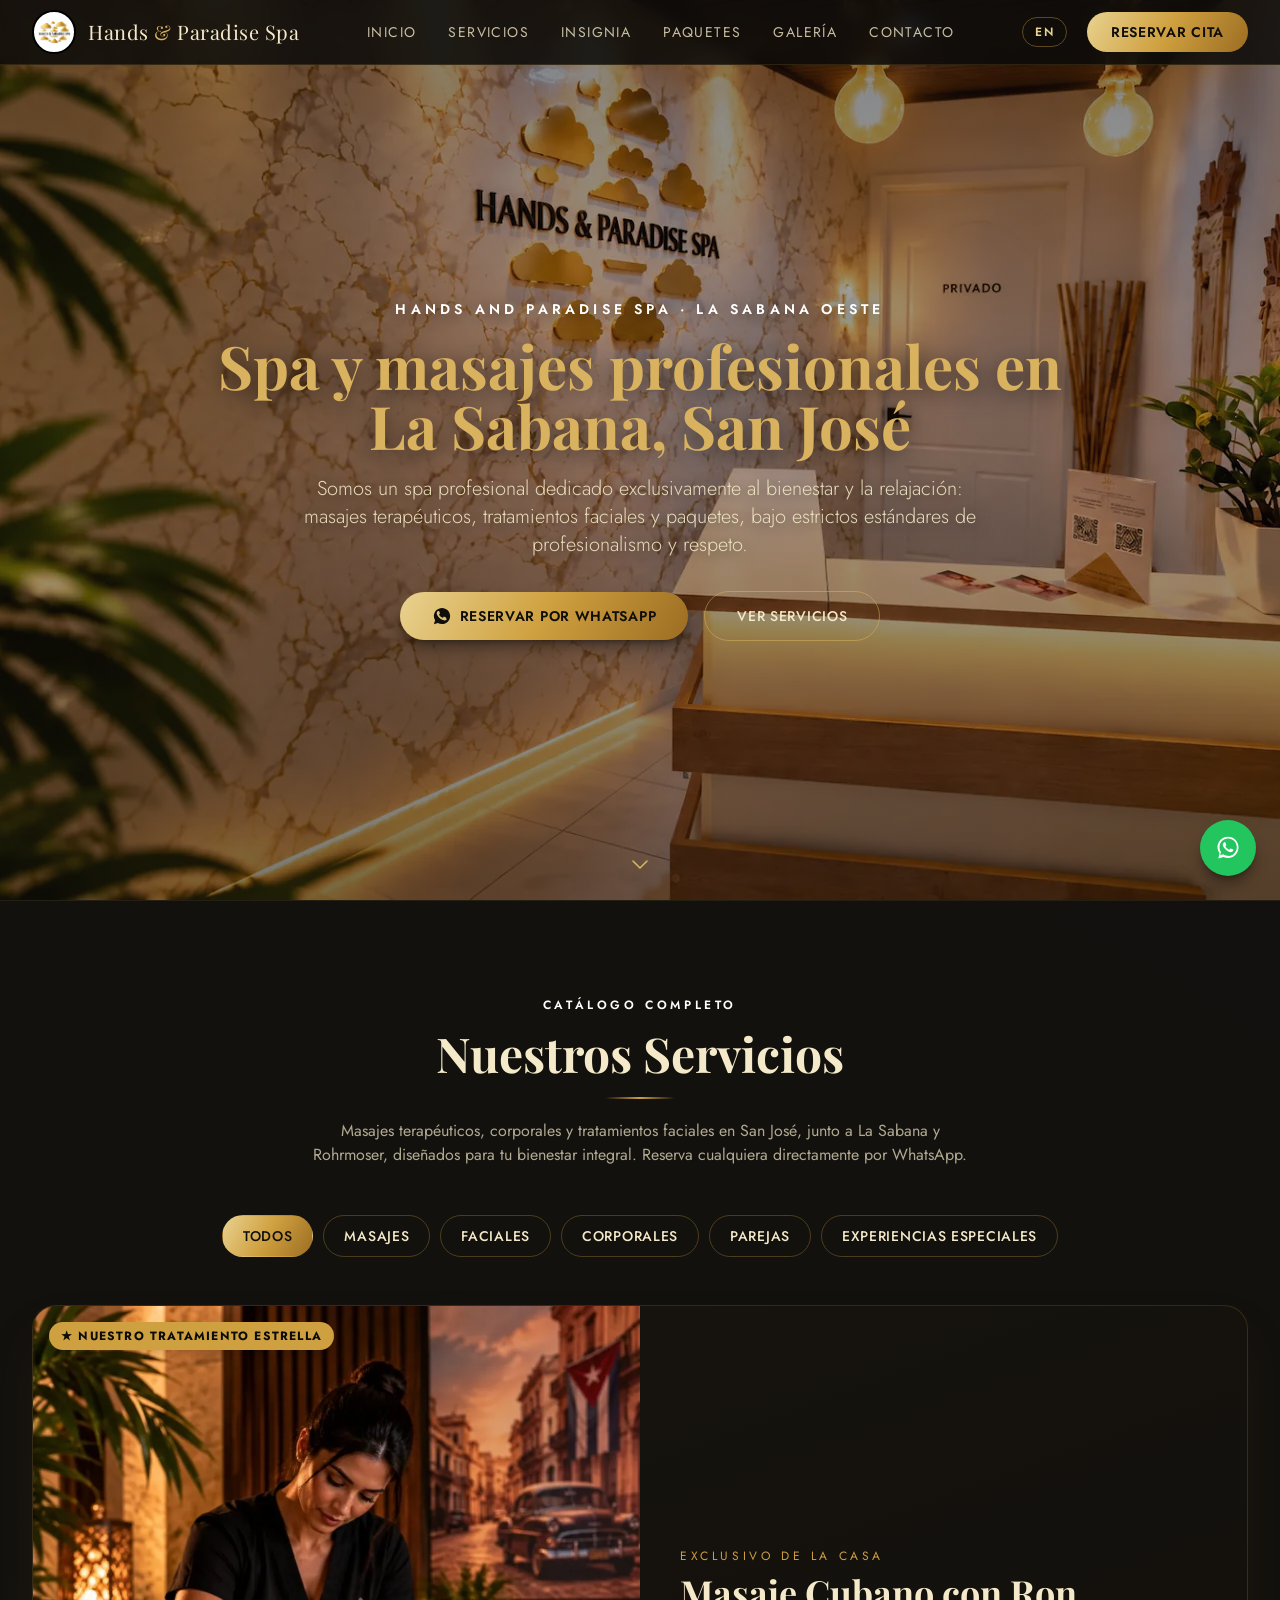
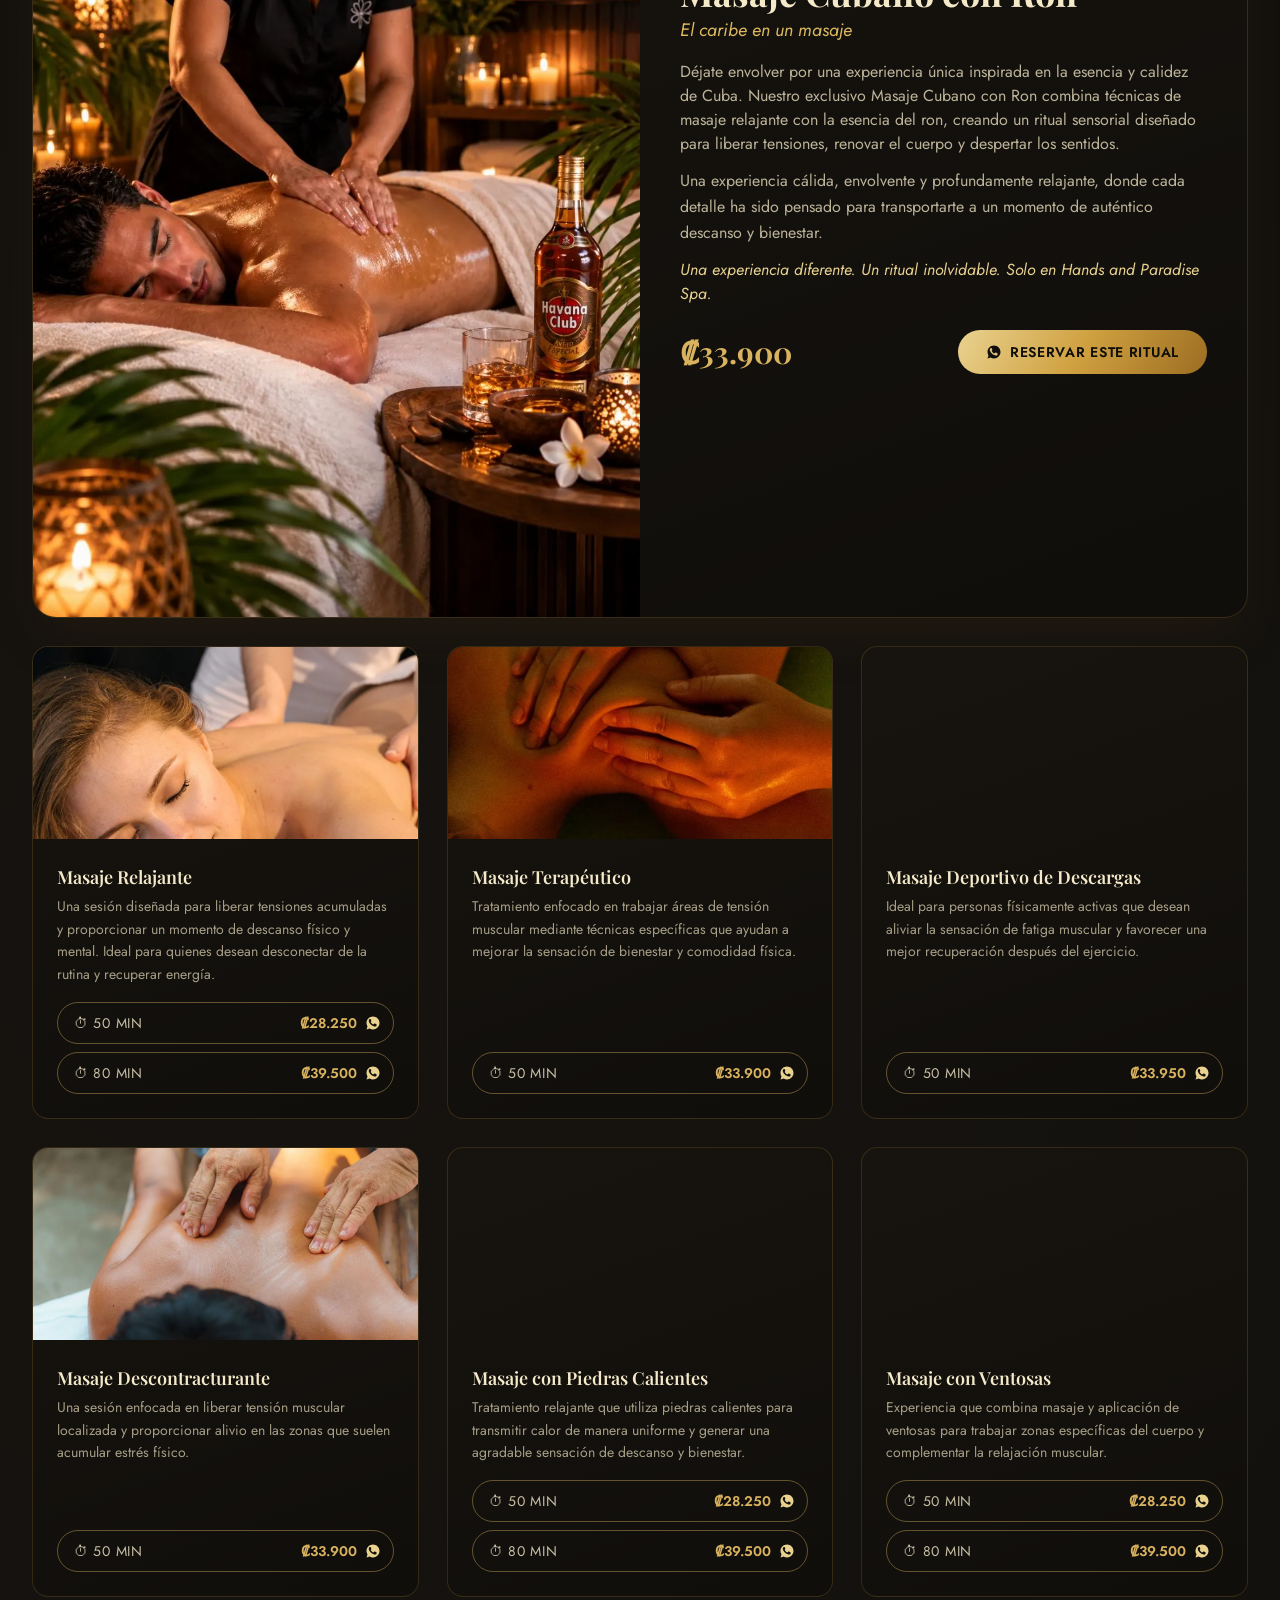
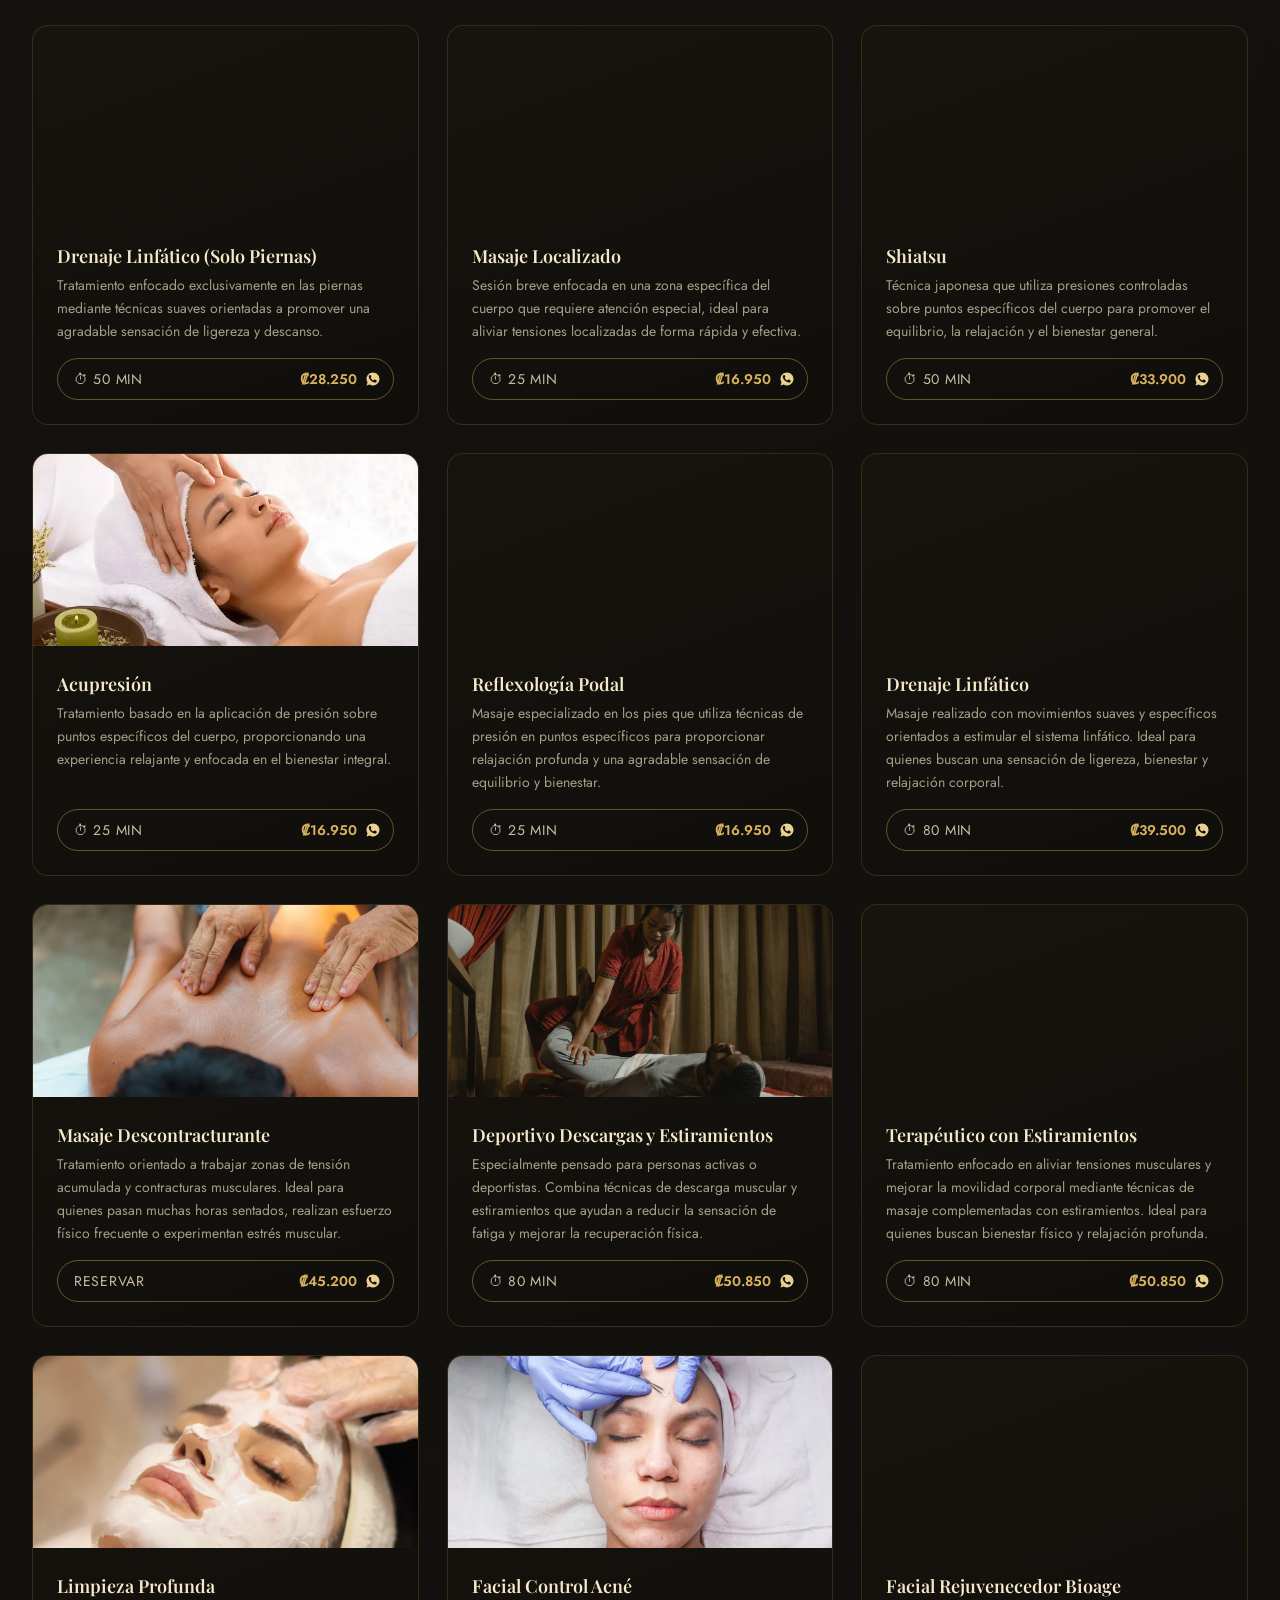
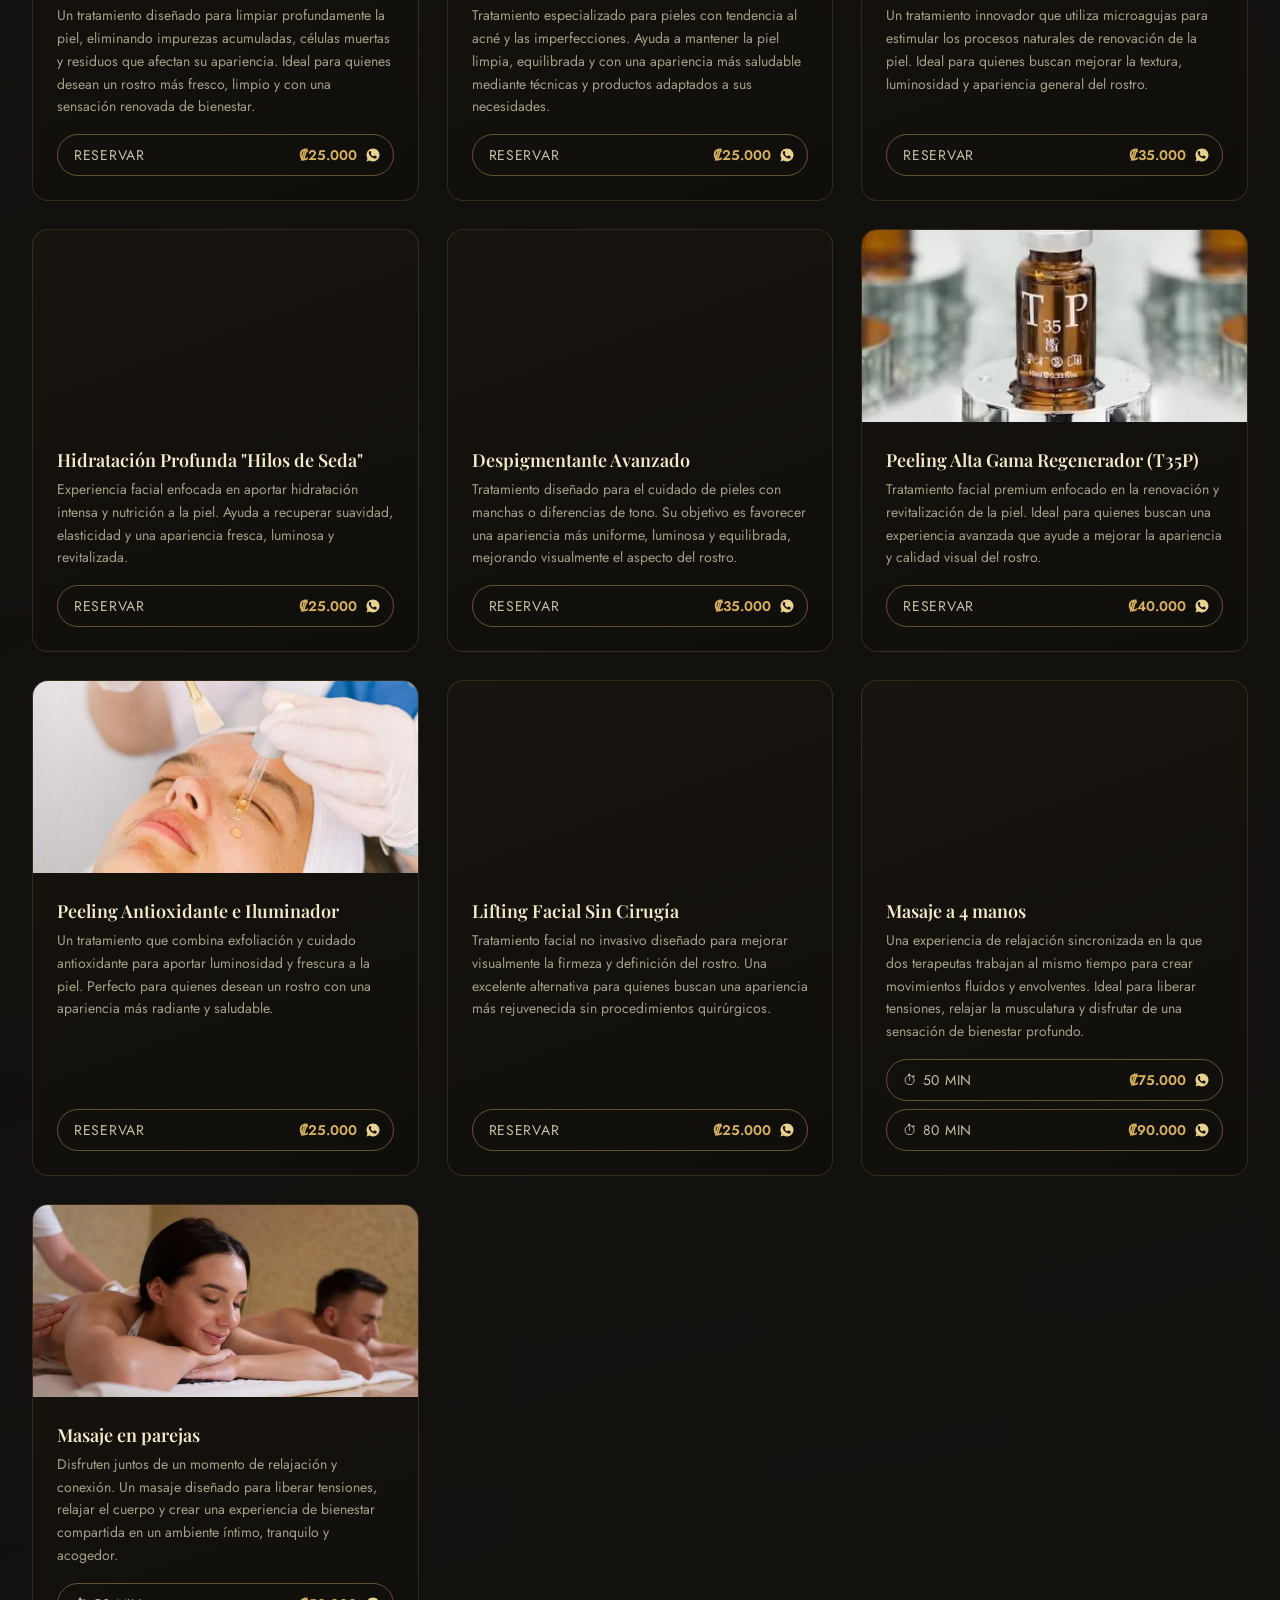
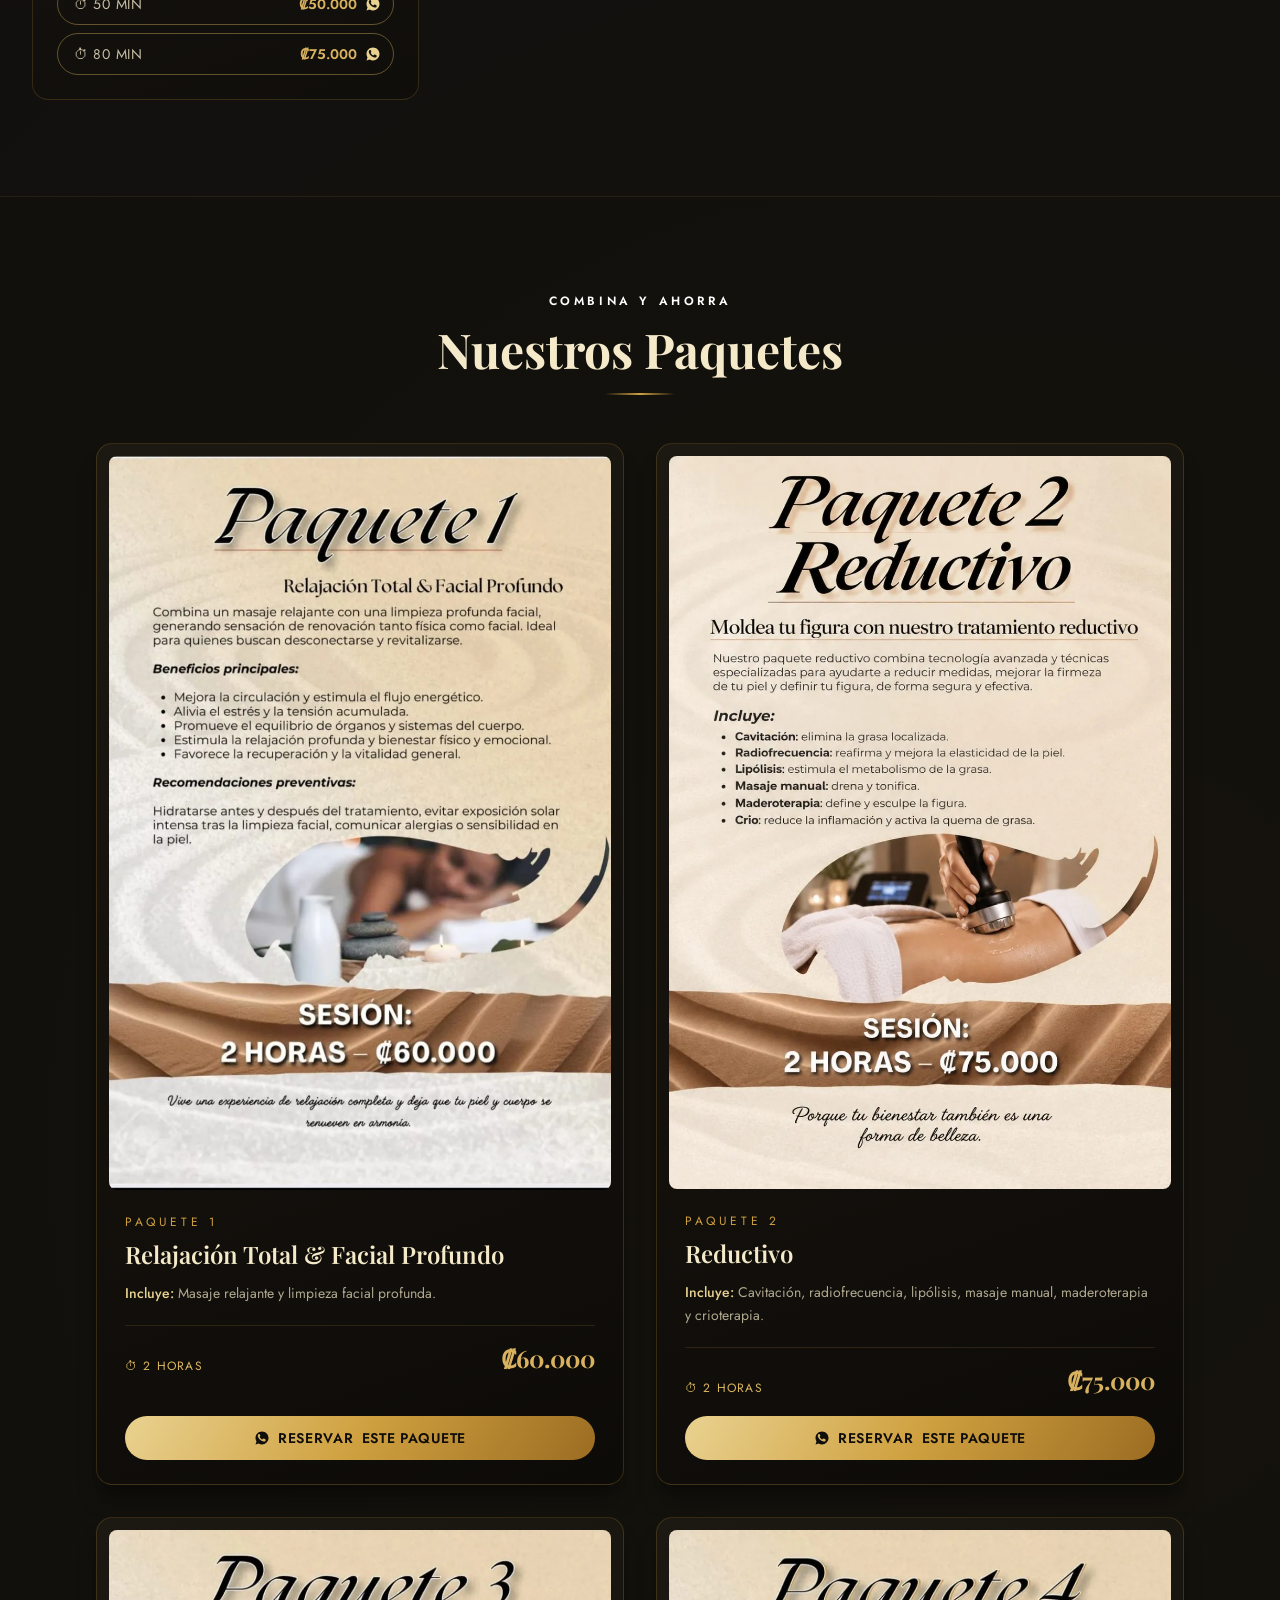
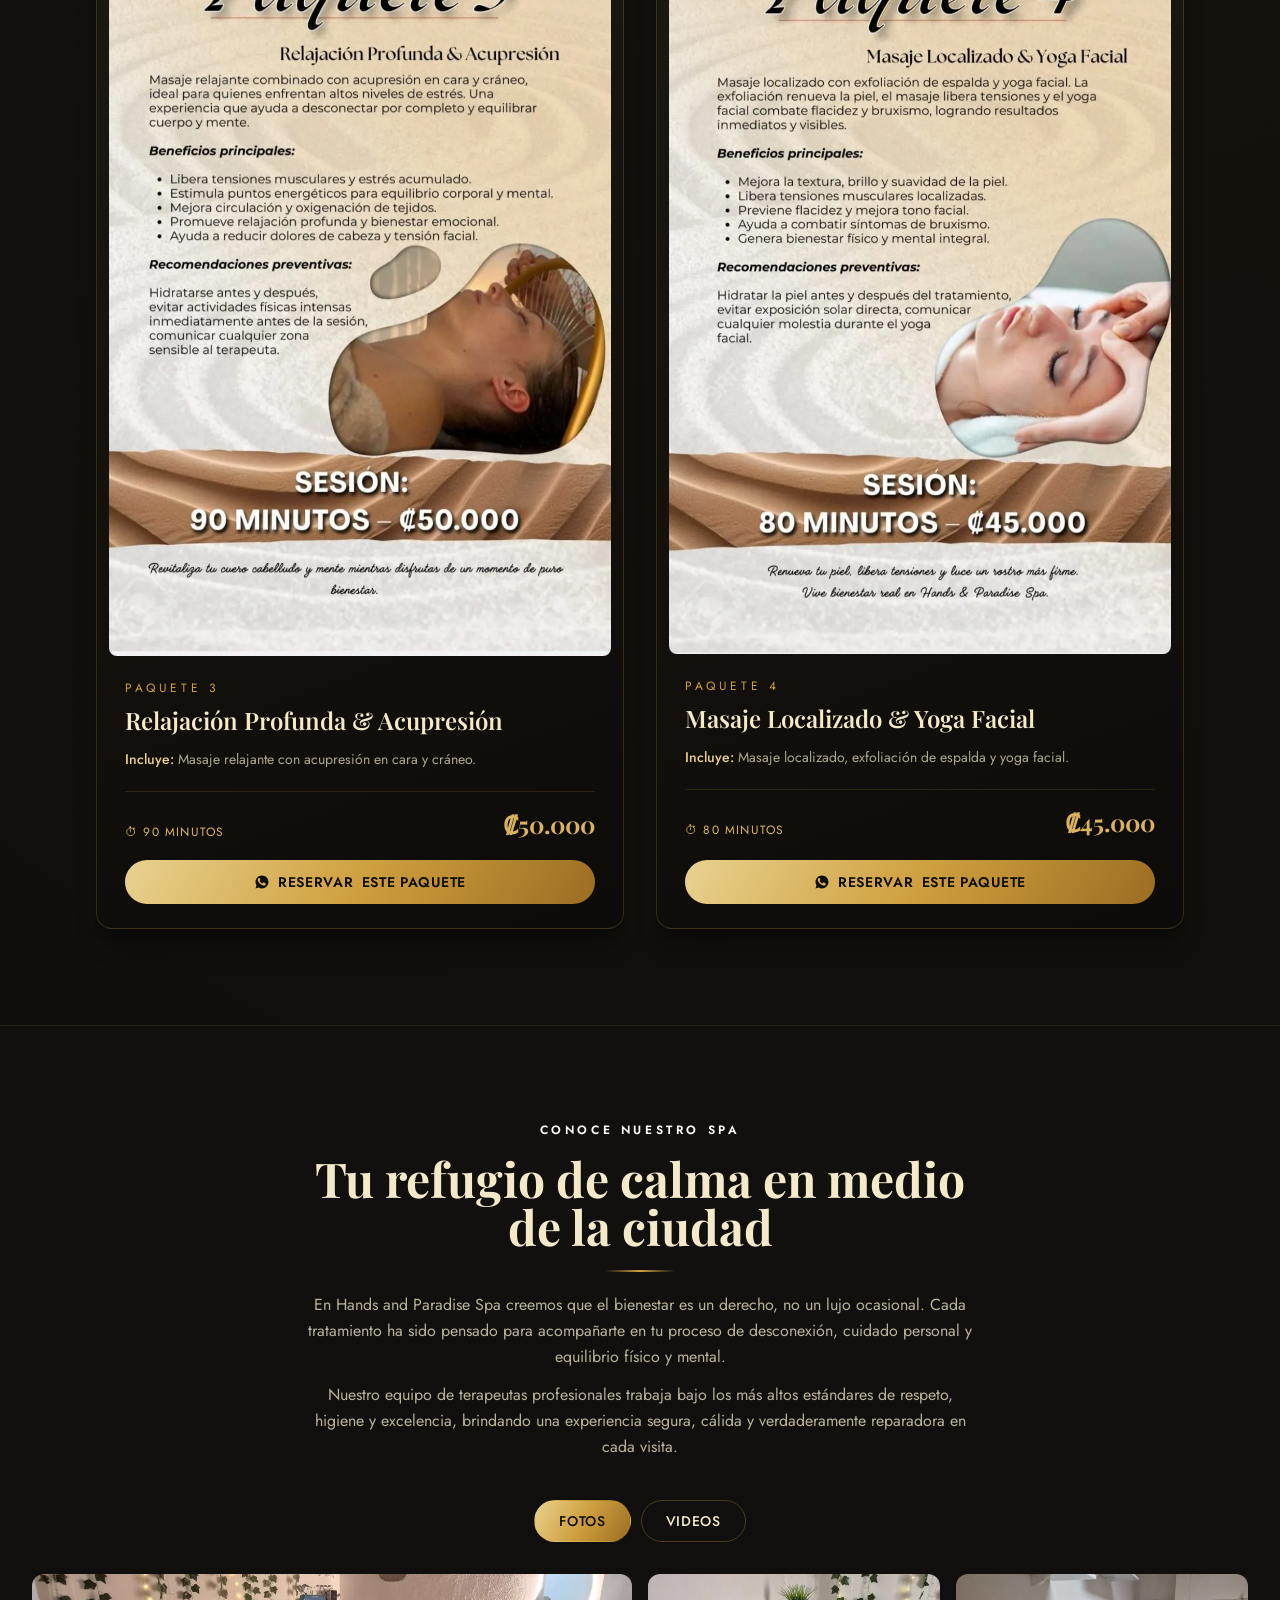
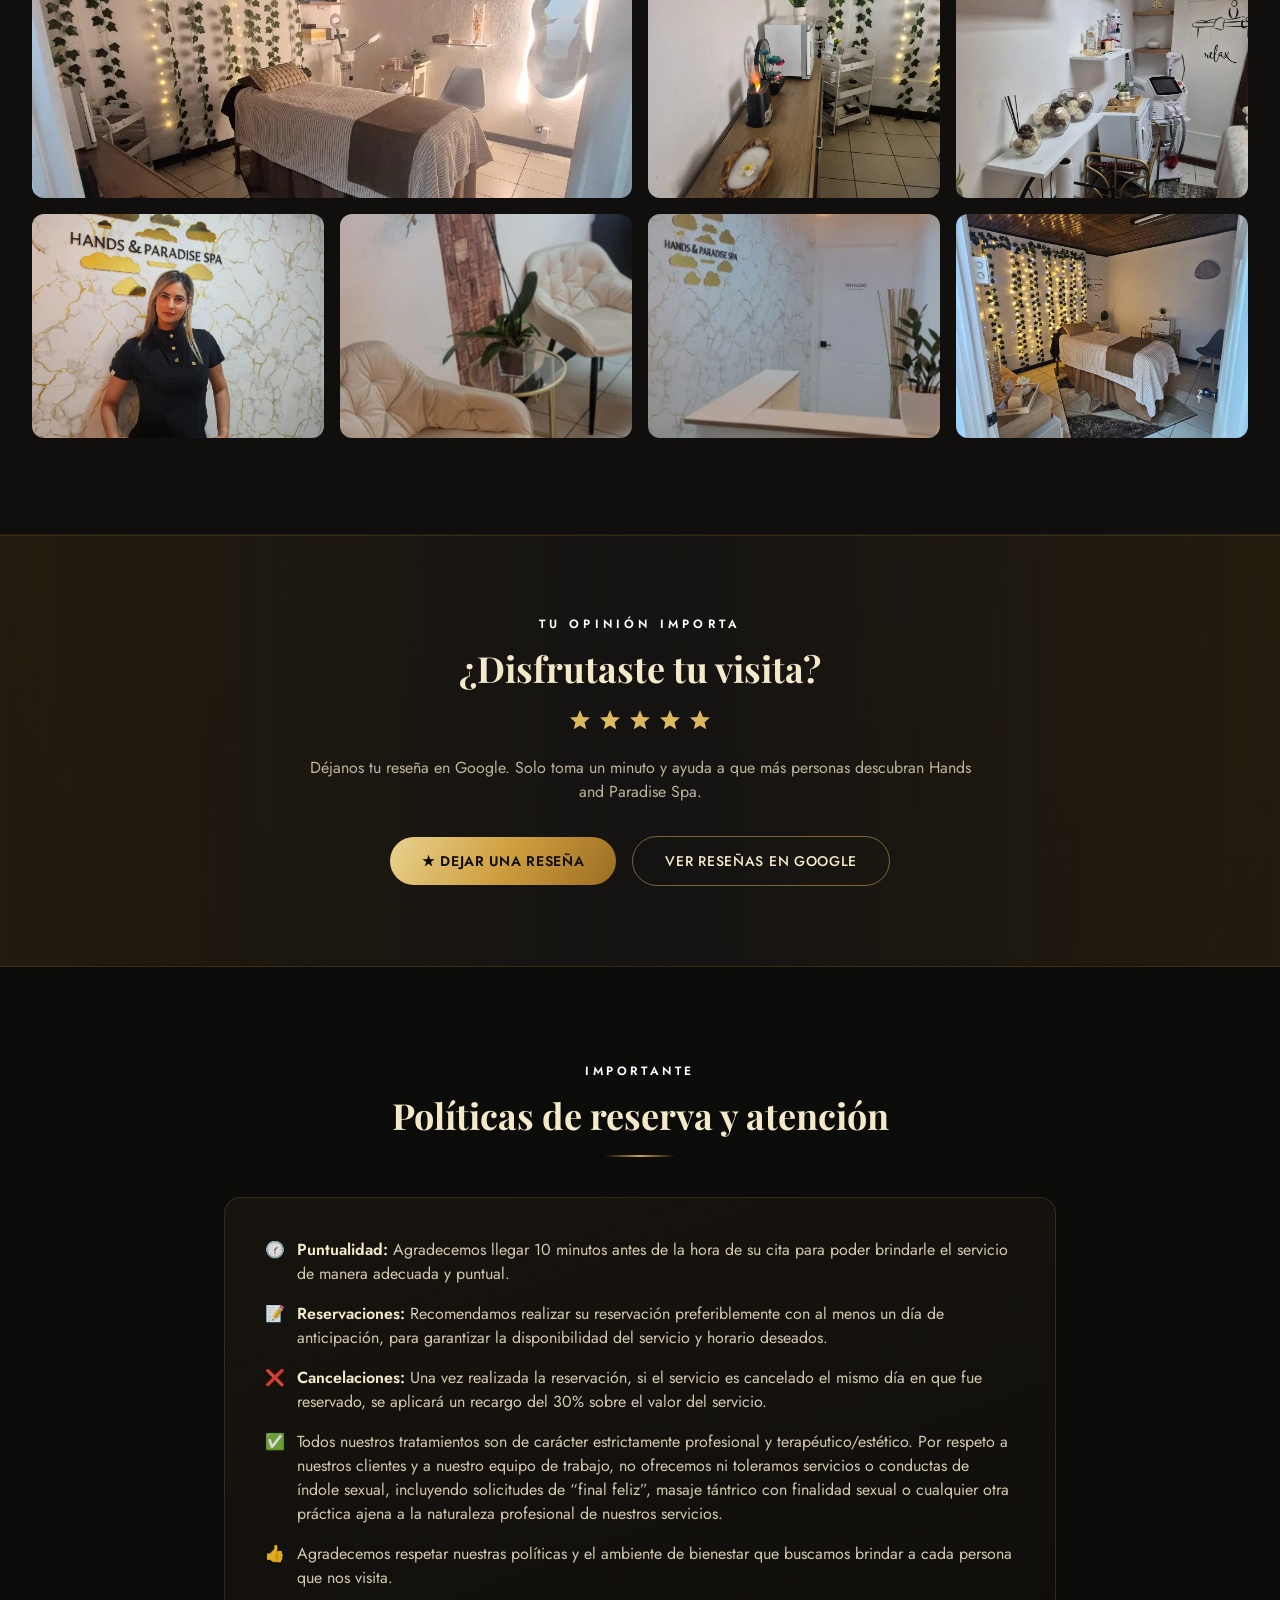
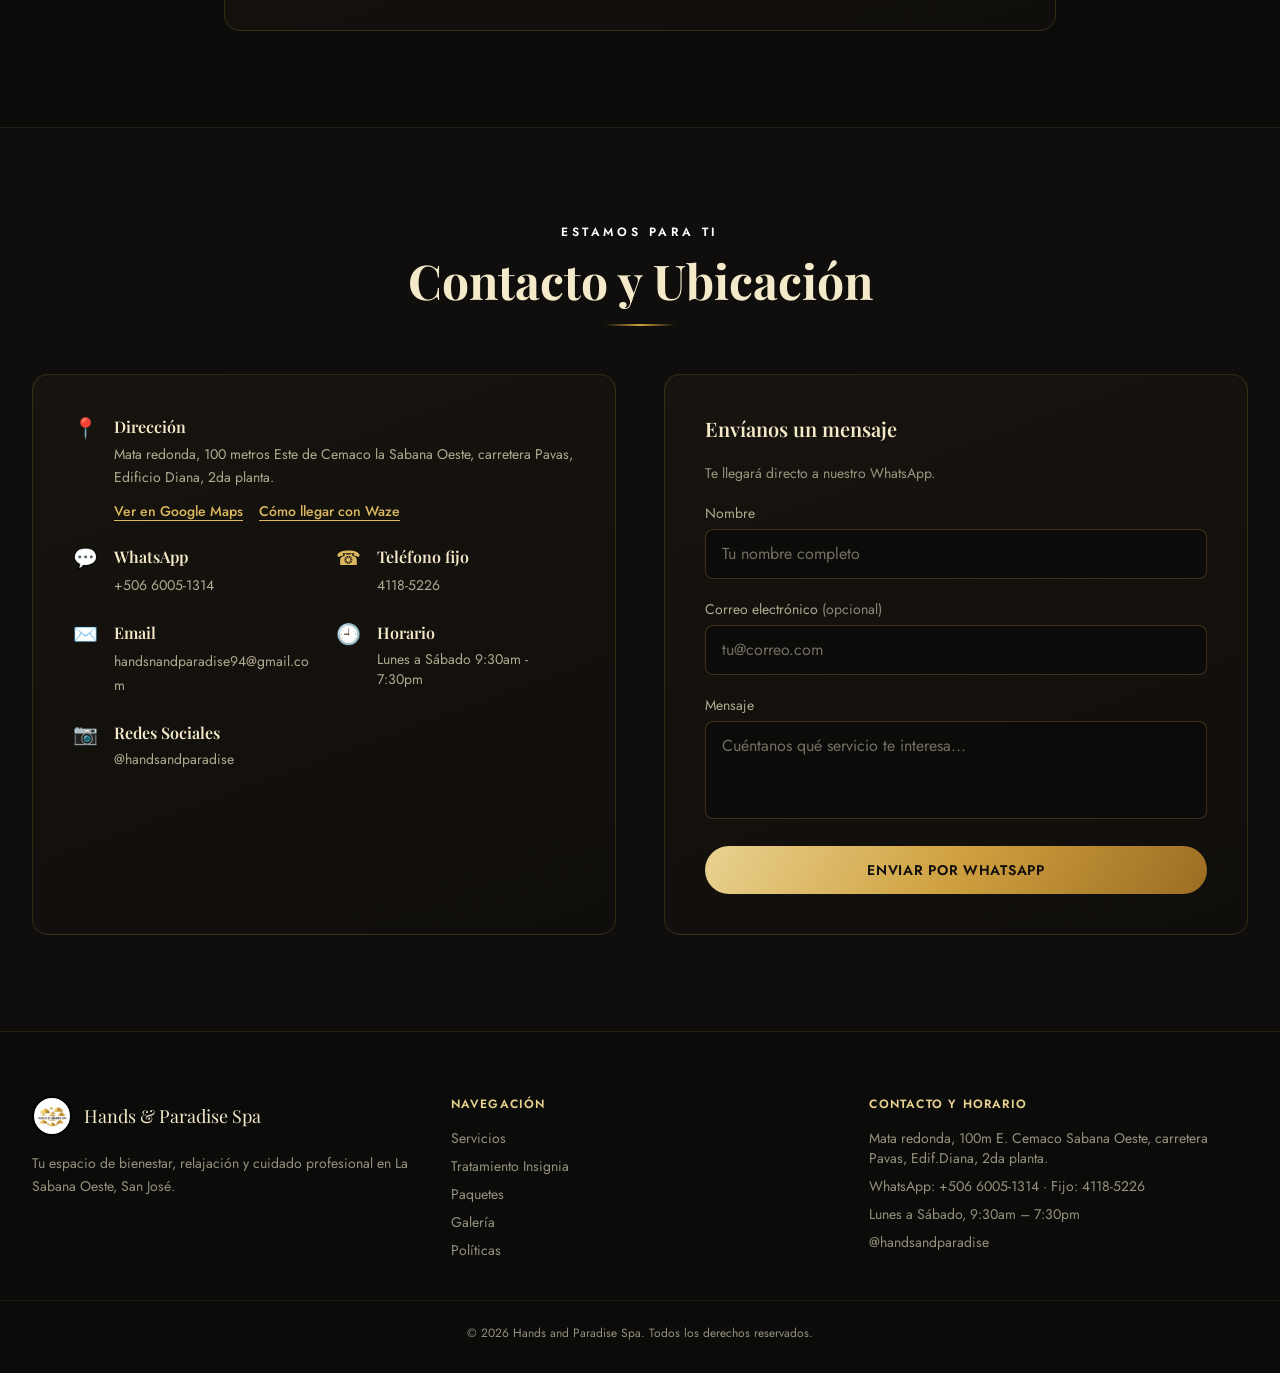
==== commit 226d7e67: "Ajusta las meta descriptions a 160 caracteres o menos (ES y EN) Co-Authored-By: Claude Opus 5.5 <nor" ====
--- a/index.html
+++ b/index.html
@@ -7,7 +7,7 @@
 <meta name="theme-color" content="#0b0b0a">
 <script>document.documentElement.classList.add('js');</script>
 <title>Spa en San José · La Sabana y Rohrmoser | Hands &amp; Paradise</title>
-<meta name="description" content="Spa en La Sabana Oeste, San José (zona Rohrmoser): masajes profesionales, Masaje Cubano con Ron, tratamientos faciales y paquetes de bienestar. Reserva por WhatsApp.">
+<meta name="description" content="Spa en La Sabana Oeste, San José (Rohrmoser): masajes profesionales, Masaje Cubano con Ron, tratamientos faciales y paquetes de bienestar. Reserva por WhatsApp.">
 <meta name="robots" content="index, follow">
 <meta name="author" content="Hands and Paradise Spa">
 <link rel="canonical" href="https://handsandparadisespa.com/">
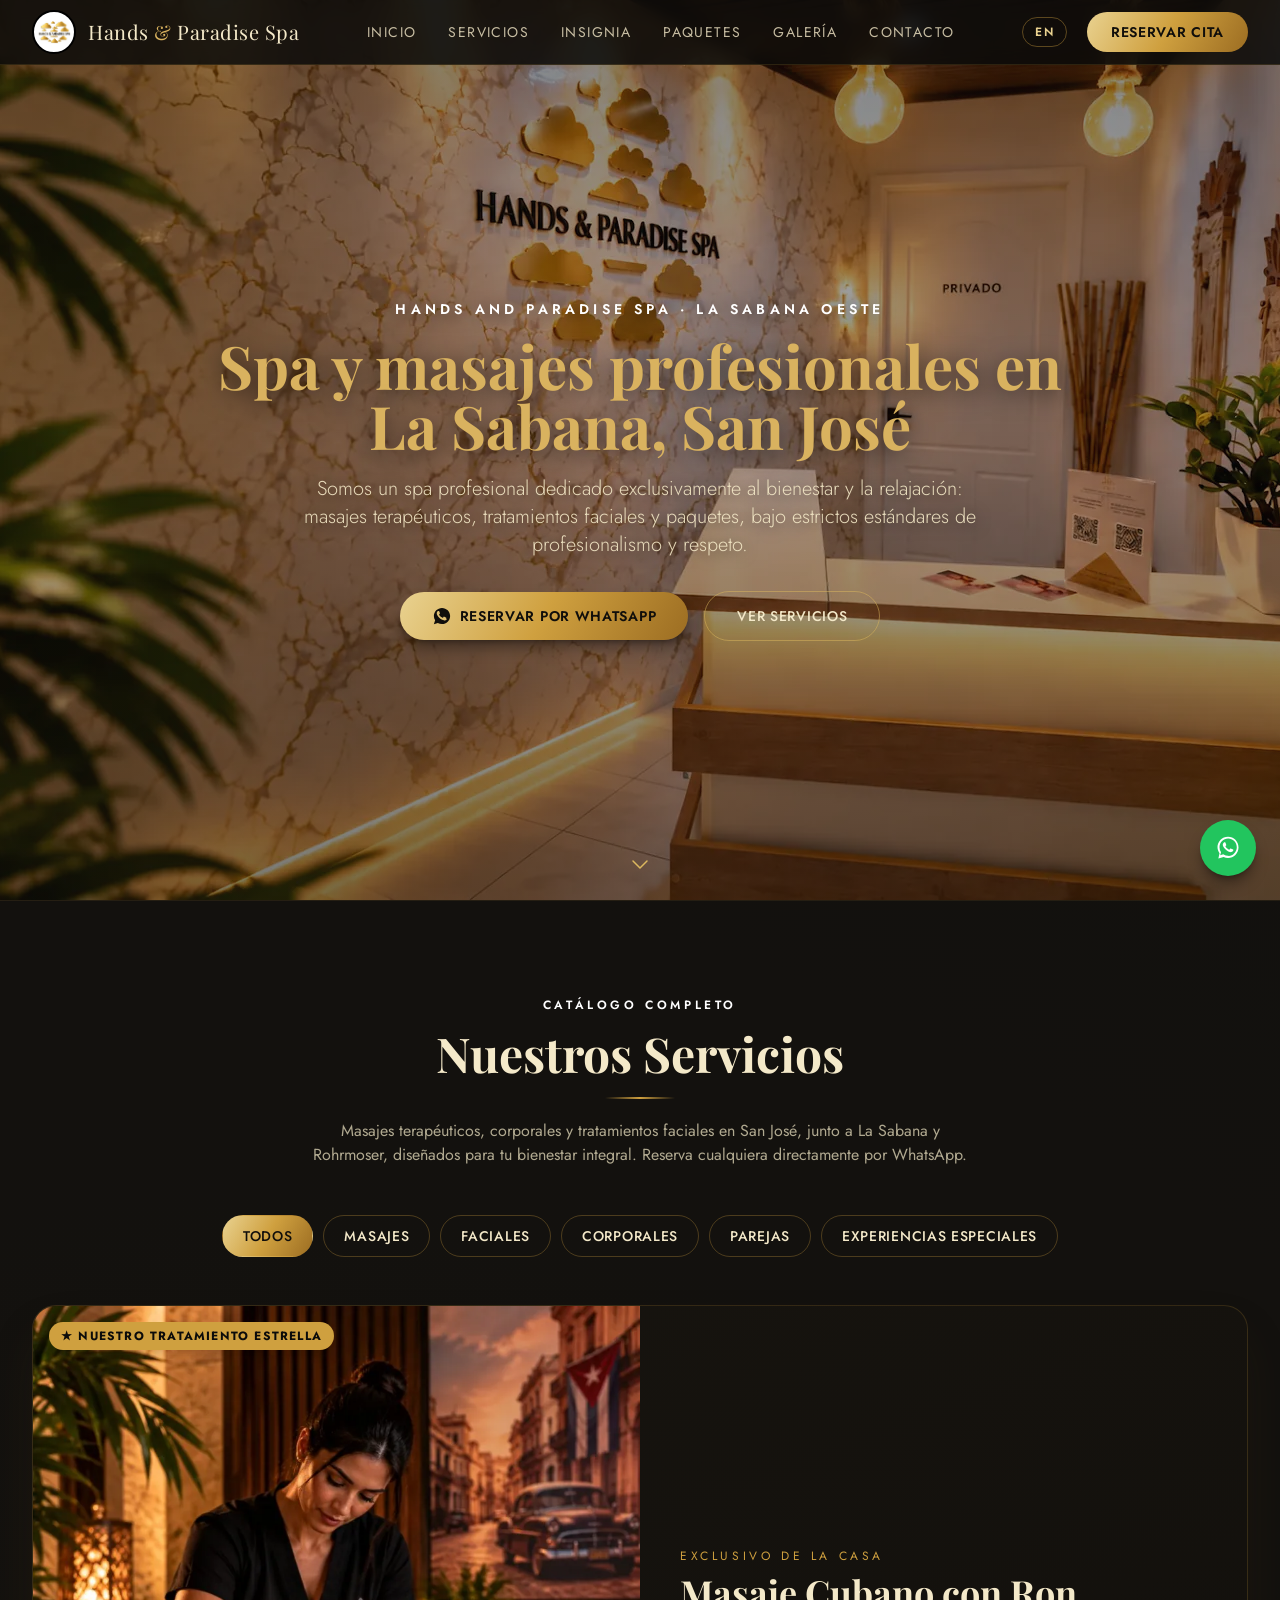
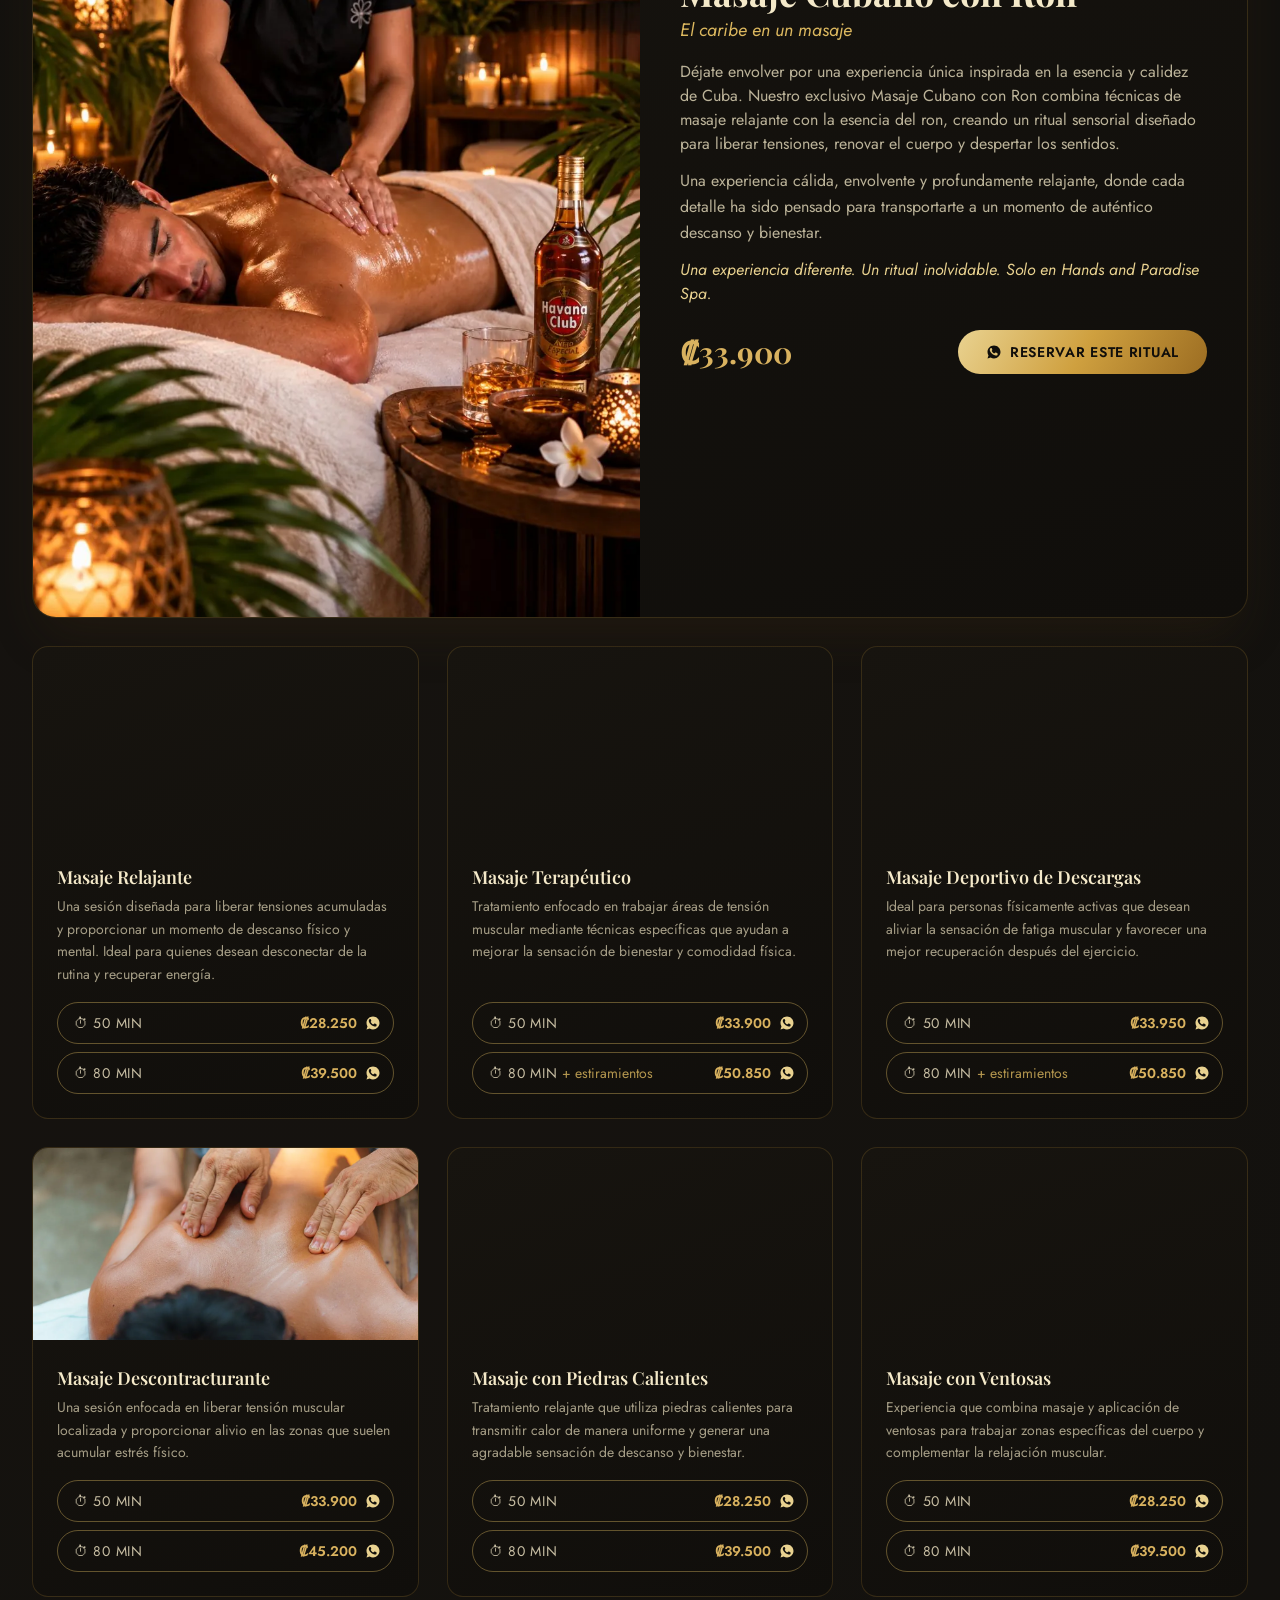
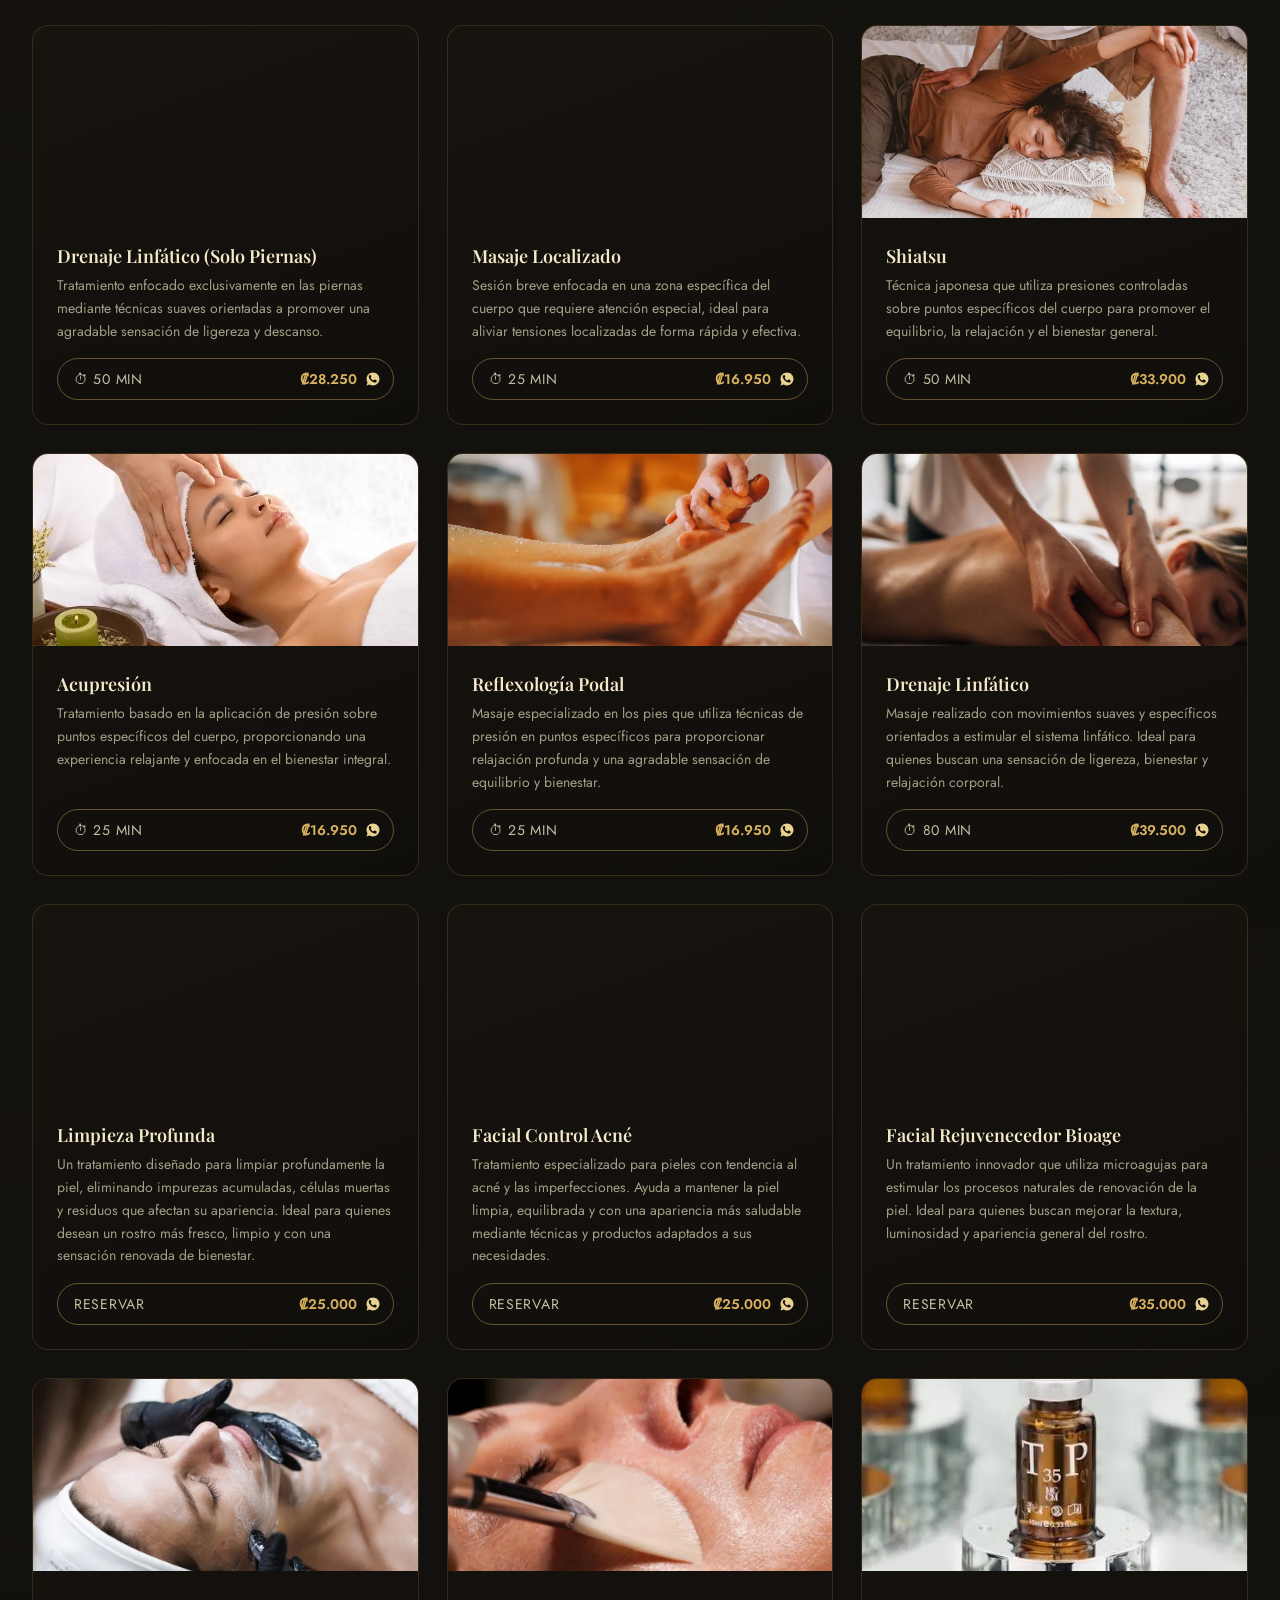
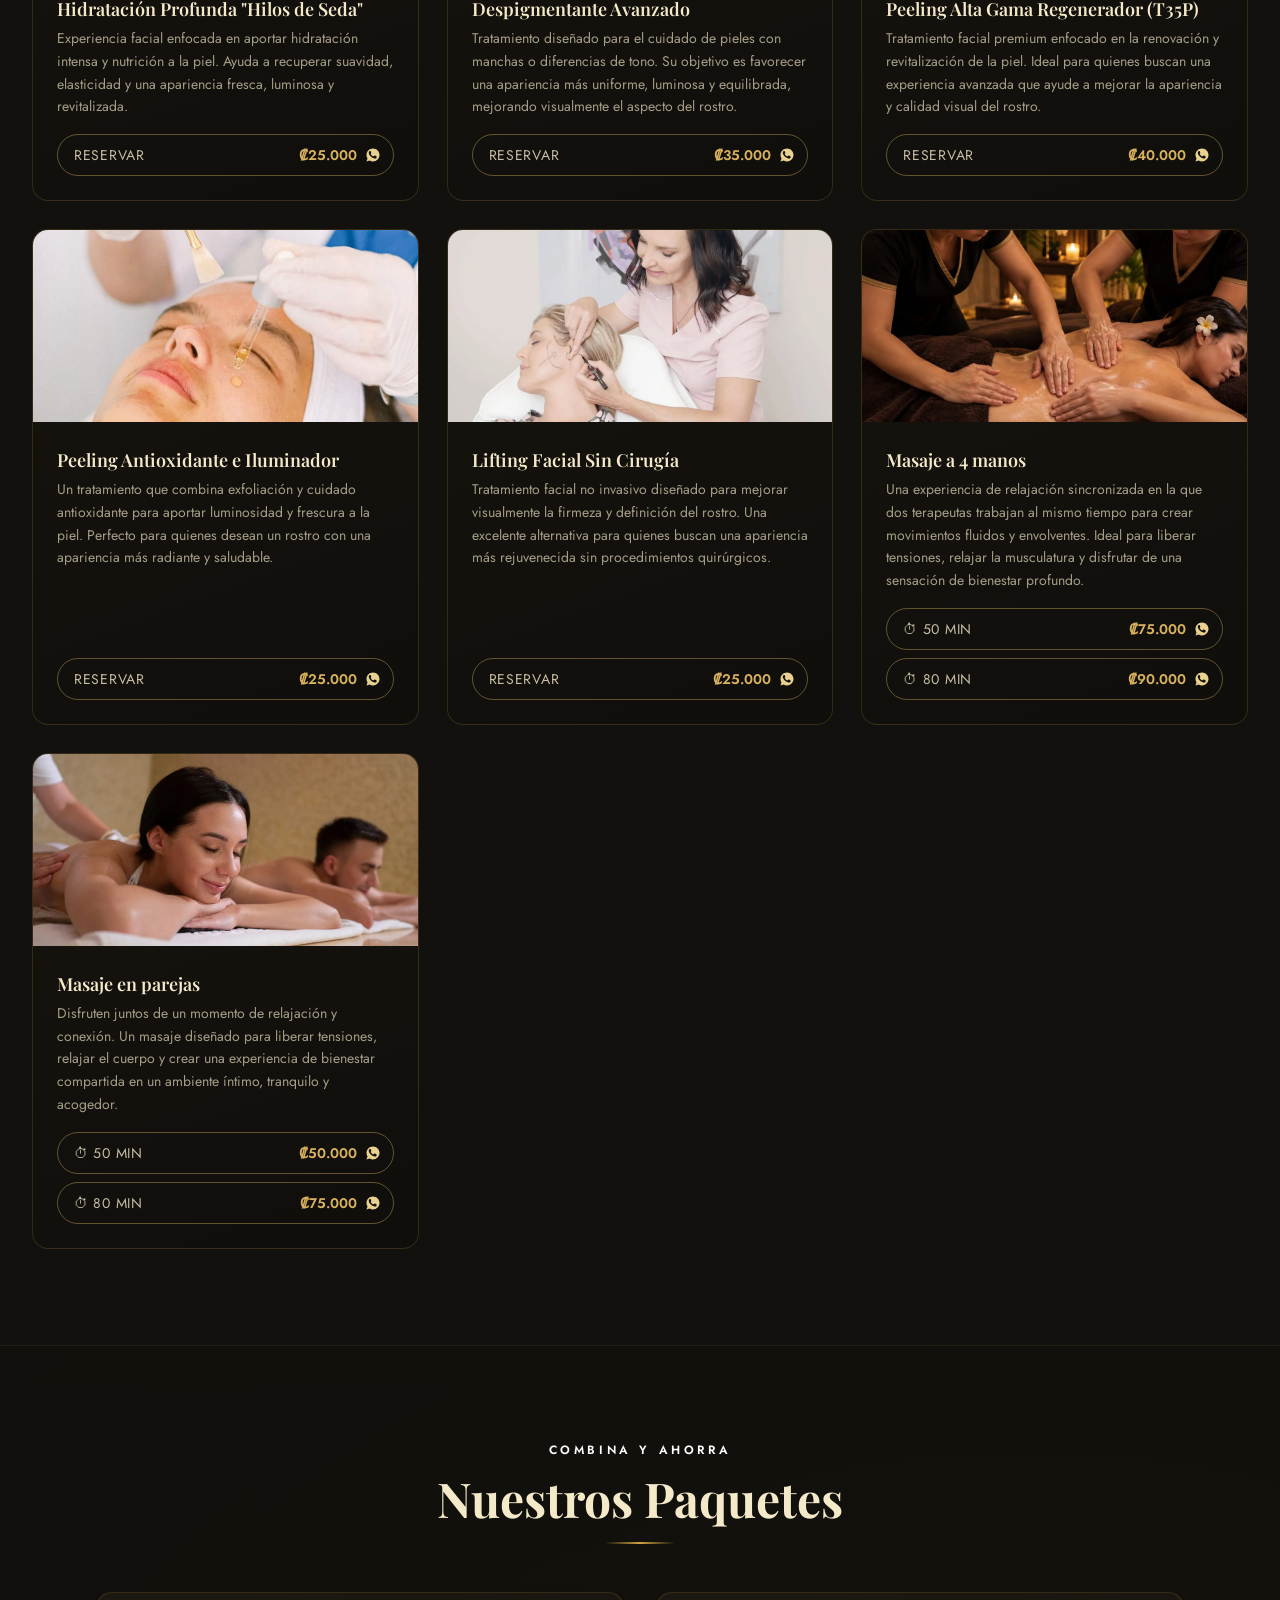
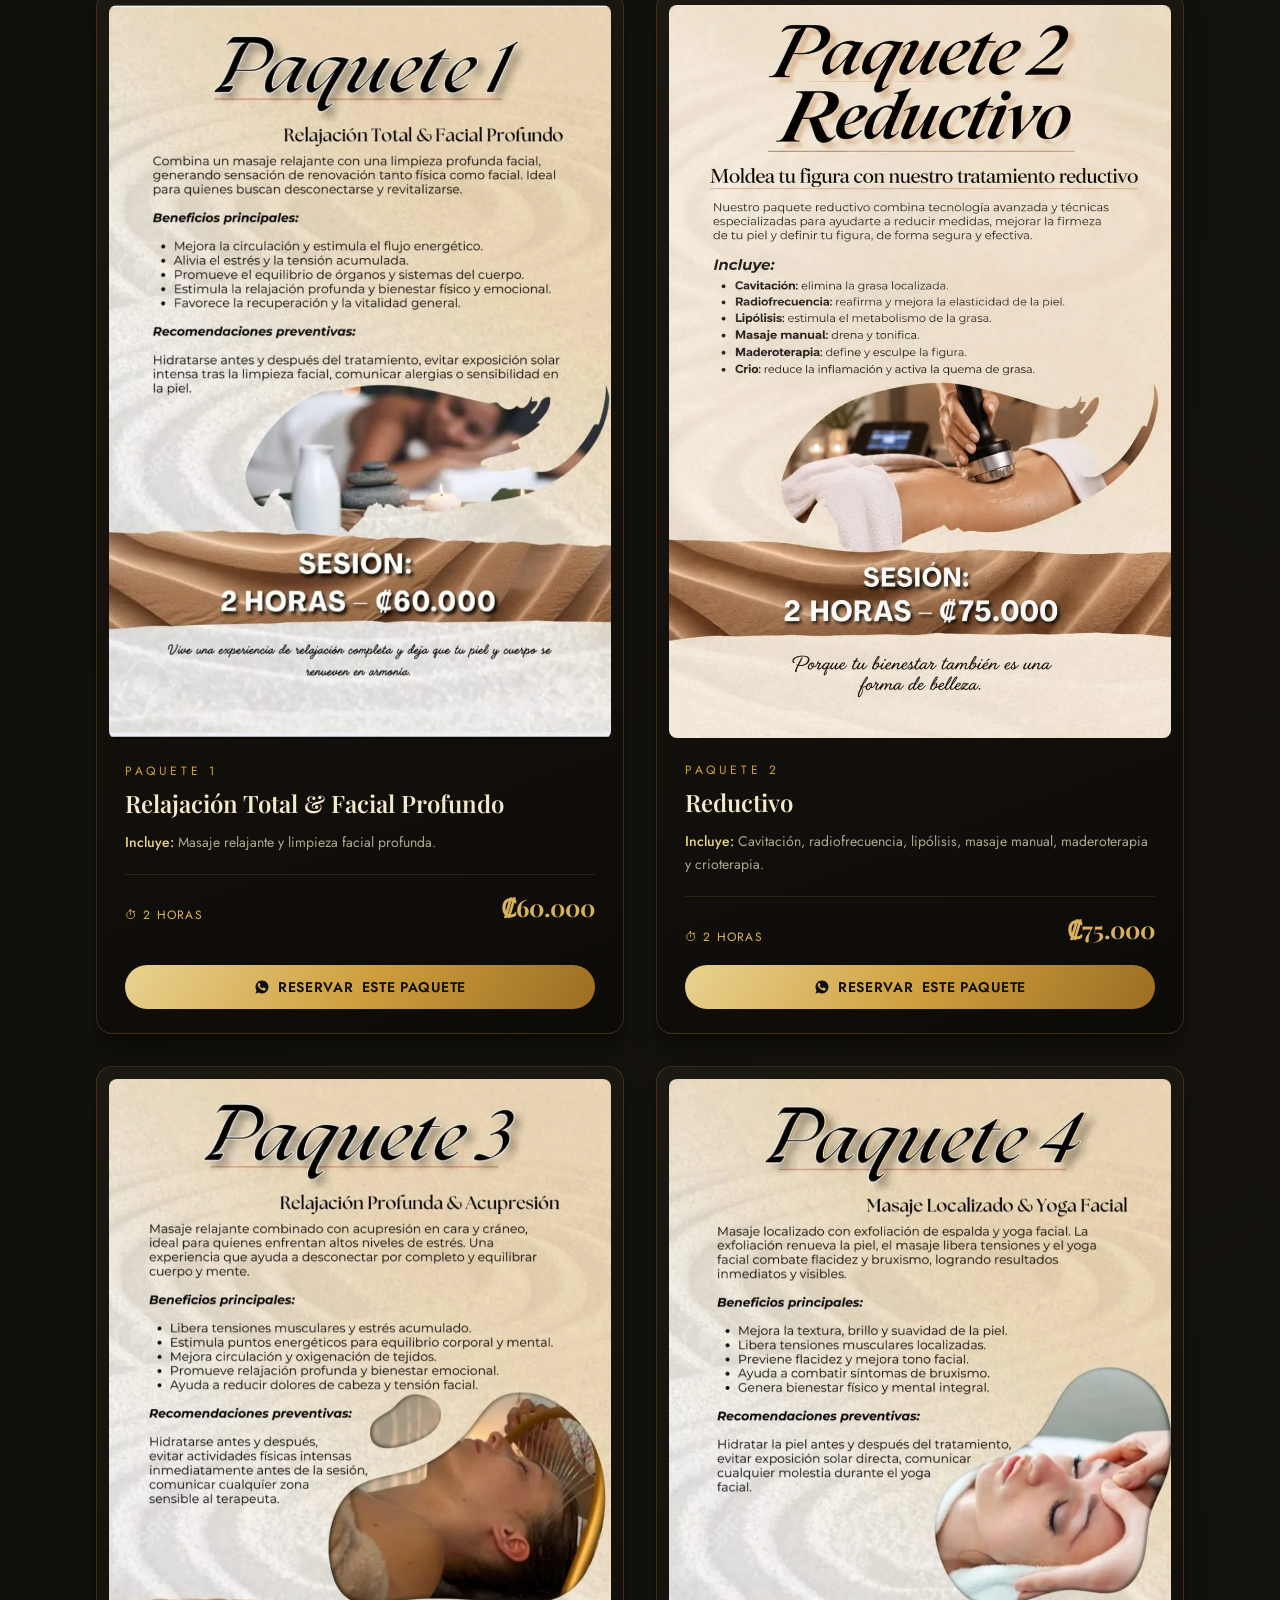
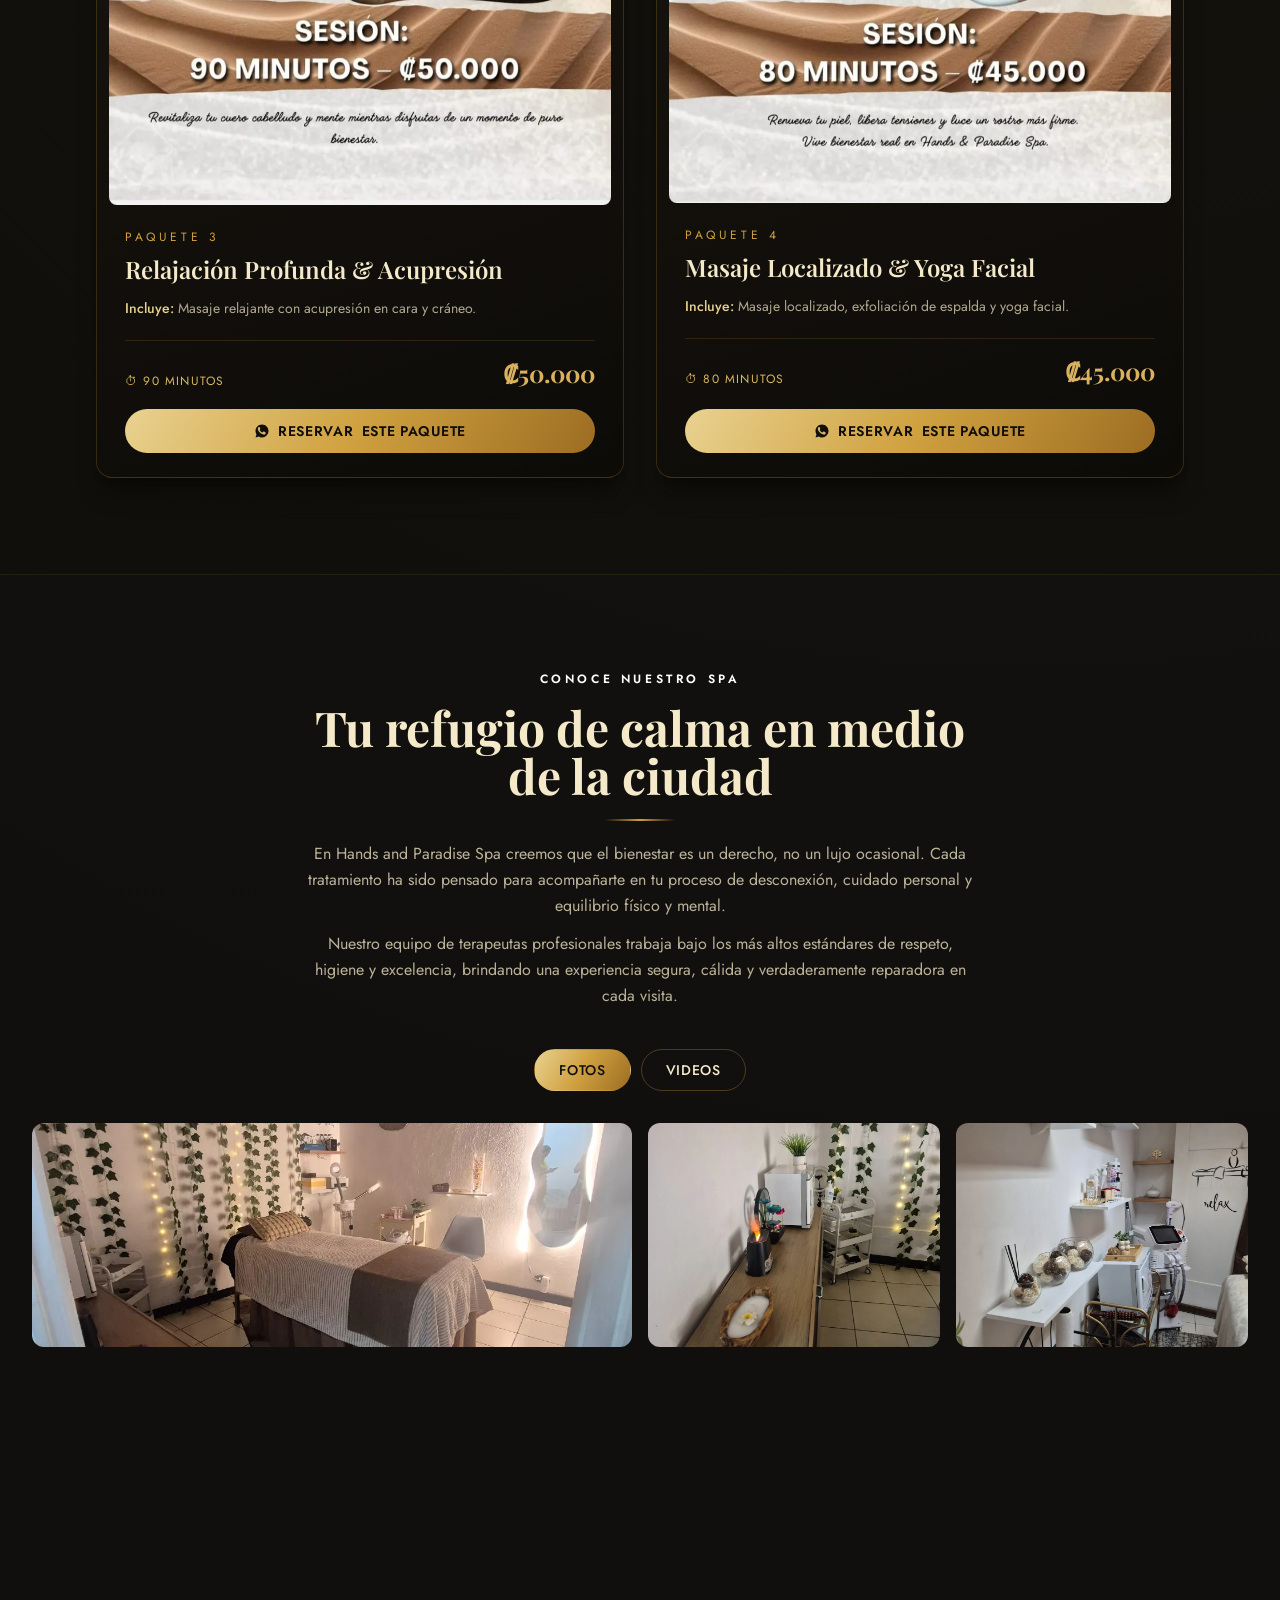
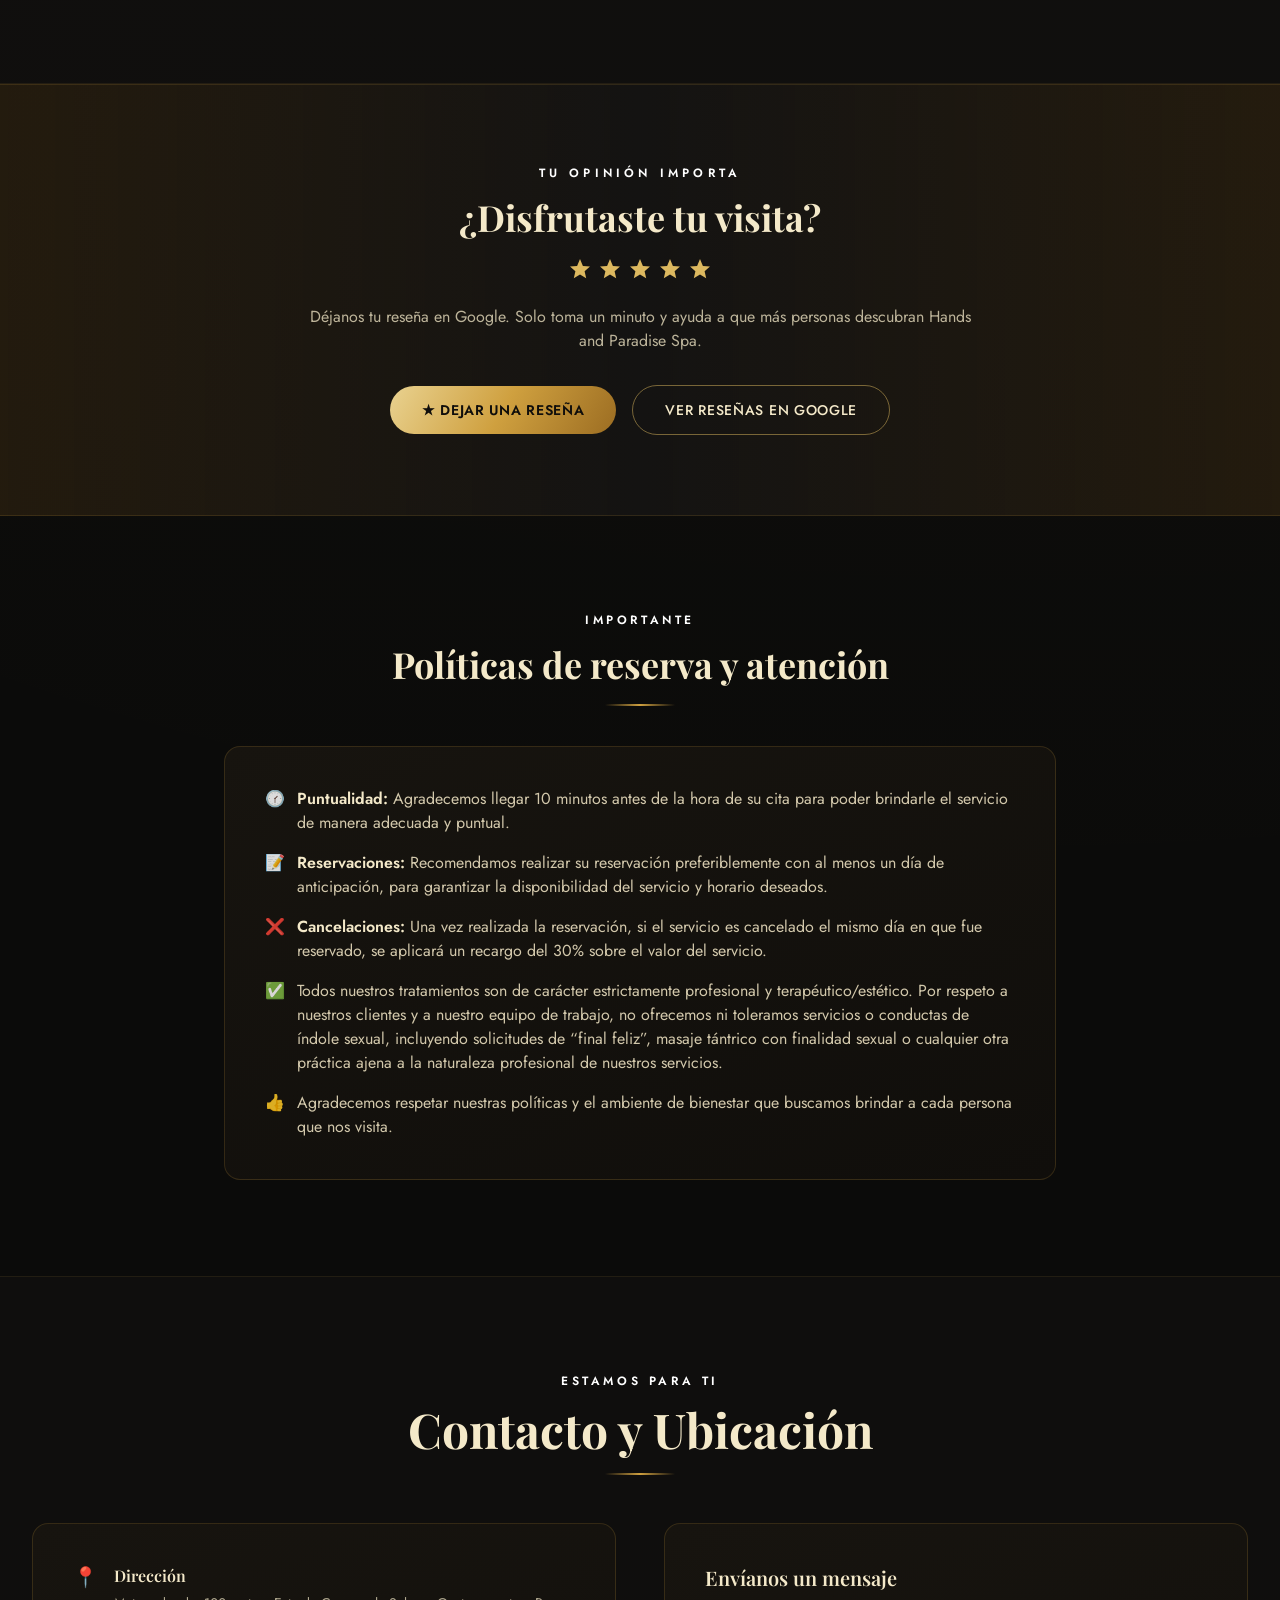
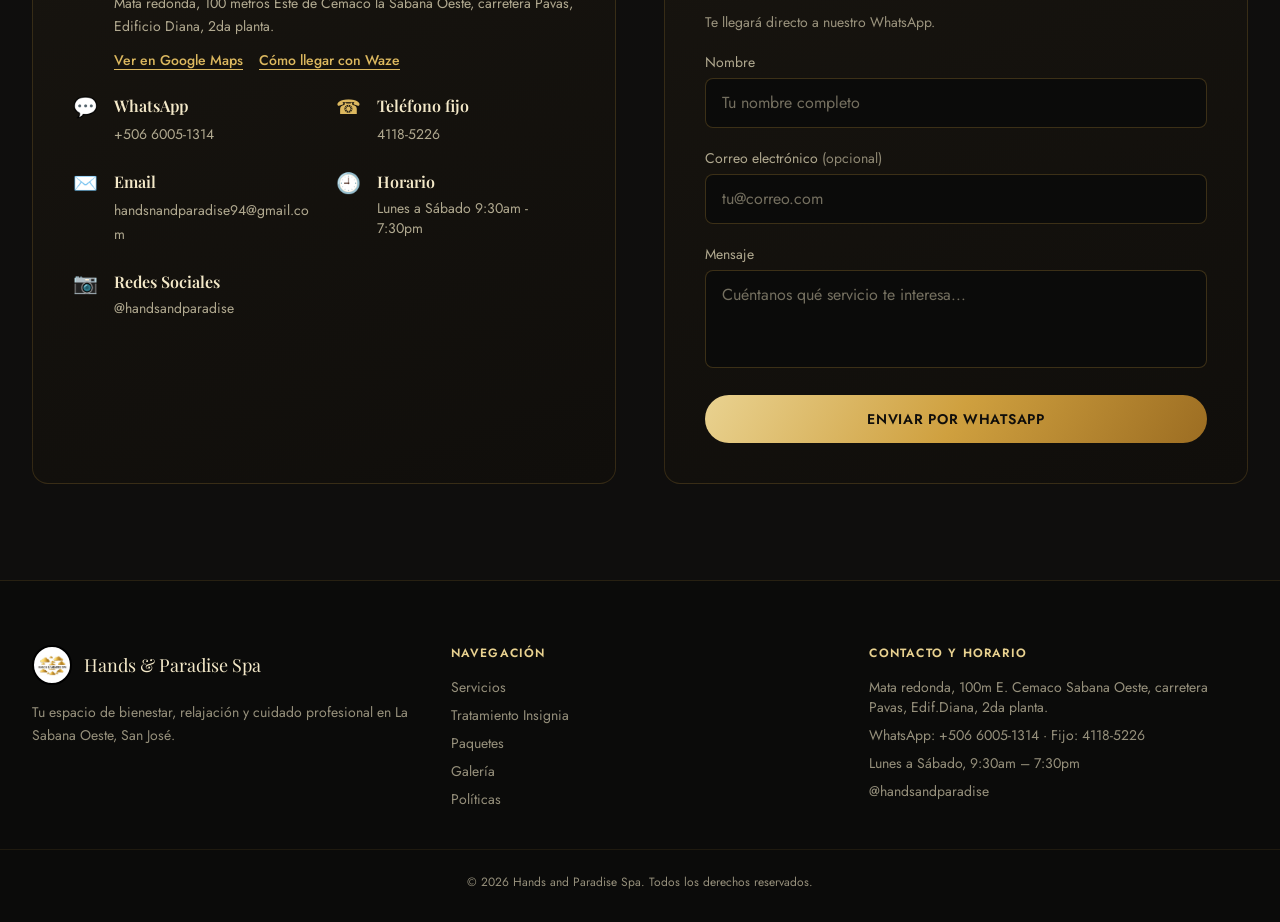
==== commit e150d6eb: "Une Terapéutico, Deportivo y Descontracturante en una tarjeta con 50 y 80 min La opción de 80 min de" ====
--- a/index.html
+++ b/index.html
@@ -321,6 +321,7 @@
           <p class="text-gold-100/65 text-sm leading-relaxed mb-4">Tratamiento enfocado en trabajar áreas de tensión muscular mediante técnicas específicas que ayudan a mejorar la sensación de bienestar y comodidad física.</p>
           <div class="mt-auto space-y-2">
             <a href="https://wa.me/50660051314?text=Hola%2C%20quisiera%20reservar%3A%20Masaje%20Terap%C3%A9utico%20%2850%20min%29.%20%C2%BFQu%C3%A9%20disponibilidad%20tienen%3F" target="_blank" rel="noopener" data-track="whatsapp" data-service="Masaje Terapéutico (50 min)" class="flex items-center justify-between gap-3 w-full border border-gold-300/40 hover:border-gold-300 hover:bg-gold-300/10 rounded-full pl-4 pr-3 py-2.5 text-xs sm:text-sm transition focus-gold"><span class="text-gold-100/80 uppercase tracking-wider"><span class="sr-only">Reservar por WhatsApp: Masaje Terapéutico 50 min, </span>⏱ 50 min</span><span class="flex items-center gap-2"><span class="gold-text font-semibold whitespace-nowrap">₡33.900</span><svg xmlns="http://www.w3.org/2000/svg" viewBox="0 0 32 32" class="h-4 w-4 text-gold-200 shrink-0" fill="currentColor" aria-hidden="true"><path d="M16 3C8.8 3 3 8.8 3 15.9c0 2.5.7 4.9 2 7L3 29l6.3-2a13 13 0 0 0 6.7 1.8c7.2 0 13-5.8 13-12.9S23.2 3 16 3zm7.6 18.3c-.3.9-1.9 1.7-2.6 1.8-.7.1-1.5.2-4.9-1.1-4.1-1.7-6.7-5.8-6.9-6.1-.2-.3-1.6-2.2-1.6-4.1 0-2 1-2.9 1.4-3.3.3-.4.8-.5 1-.5h.7c.2 0 .5 0 .8.6l1.1 2.7c.1.2.2.5 0 .8l-.4.6-.6.6c-.2.2-.4.4-.2.8.2.4 1 1.7 2.2 2.7 1.5 1.3 2.7 1.7 3.1 1.9.4.2.6.2.8-.1l1.2-1.4c.3-.4.5-.3.9-.2l2.6 1.2c.4.2.6.3.7.4.1.2.1.9-.2 1.8z"/></svg></span></a>
+            <a href="https://wa.me/50660051314?text=Hola%2C%20quisiera%20reservar%3A%20Terap%C3%A9utico%20con%20Estiramientos%20%2880%20min%29.%20%C2%BFQu%C3%A9%20disponibilidad%20tienen%3F" target="_blank" rel="noopener" data-track="whatsapp" data-service="Terapéutico con Estiramientos (80 min)" class="flex items-center justify-between gap-3 w-full border border-gold-300/40 hover:border-gold-300 hover:bg-gold-300/10 rounded-full pl-4 pr-3 py-2.5 text-xs sm:text-sm transition focus-gold"><span class="text-gold-100/80 uppercase tracking-wider"><span class="sr-only">Reservar por WhatsApp: Terapéutico con Estiramientos 80 min, </span>⏱ 80 min <span class="normal-case tracking-normal text-gold-300/80">+ estiramientos</span></span><span class="flex items-center gap-2"><span class="gold-text font-semibold whitespace-nowrap">₡50.850</span><svg xmlns="http://www.w3.org/2000/svg" viewBox="0 0 32 32" class="h-4 w-4 text-gold-200 shrink-0" fill="currentColor" aria-hidden="true"><path d="M16 3C8.8 3 3 8.8 3 15.9c0 2.5.7 4.9 2 7L3 29l6.3-2a13 13 0 0 0 6.7 1.8c7.2 0 13-5.8 13-12.9S23.2 3 16 3zm7.6 18.3c-.3.9-1.9 1.7-2.6 1.8-.7.1-1.5.2-4.9-1.1-4.1-1.7-6.7-5.8-6.9-6.1-.2-.3-1.6-2.2-1.6-4.1 0-2 1-2.9 1.4-3.3.3-.4.8-.5 1-.5h.7c.2 0 .5 0 .8.6l1.1 2.7c.1.2.2.5 0 .8l-.4.6-.6.6c-.2.2-.4.4-.2.8.2.4 1 1.7 2.2 2.7 1.5 1.3 2.7 1.7 3.1 1.9.4.2.6.2.8-.1l1.2-1.4c.3-.4.5-.3.9-.2l2.6 1.2c.4.2.6.3.7.4.1.2.1.9-.2 1.8z"/></svg></span></a>
           </div>
         </div>
       </article>
@@ -331,6 +332,7 @@
           <p class="text-gold-100/65 text-sm leading-relaxed mb-4">Ideal para personas físicamente activas que desean aliviar la sensación de fatiga muscular y favorecer una mejor recuperación después del ejercicio.</p>
           <div class="mt-auto space-y-2">
             <a href="https://wa.me/50660051314?text=Hola%2C%20quisiera%20reservar%3A%20Masaje%20Deportivo%20de%20Descargas%20%2850%20min%29.%20%C2%BFQu%C3%A9%20disponibilidad%20tienen%3F" target="_blank" rel="noopener" data-track="whatsapp" data-service="Masaje Deportivo de Descargas (50 min)" class="flex items-center justify-between gap-3 w-full border border-gold-300/40 hover:border-gold-300 hover:bg-gold-300/10 rounded-full pl-4 pr-3 py-2.5 text-xs sm:text-sm transition focus-gold"><span class="text-gold-100/80 uppercase tracking-wider"><span class="sr-only">Reservar por WhatsApp: Masaje Deportivo de Descargas 50 min, </span>⏱ 50 min</span><span class="flex items-center gap-2"><span class="gold-text font-semibold whitespace-nowrap">₡33.950</span><svg xmlns="http://www.w3.org/2000/svg" viewBox="0 0 32 32" class="h-4 w-4 text-gold-200 shrink-0" fill="currentColor" aria-hidden="true"><path d="M16 3C8.8 3 3 8.8 3 15.9c0 2.5.7 4.9 2 7L3 29l6.3-2a13 13 0 0 0 6.7 1.8c7.2 0 13-5.8 13-12.9S23.2 3 16 3zm7.6 18.3c-.3.9-1.9 1.7-2.6 1.8-.7.1-1.5.2-4.9-1.1-4.1-1.7-6.7-5.8-6.9-6.1-.2-.3-1.6-2.2-1.6-4.1 0-2 1-2.9 1.4-3.3.3-.4.8-.5 1-.5h.7c.2 0 .5 0 .8.6l1.1 2.7c.1.2.2.5 0 .8l-.4.6-.6.6c-.2.2-.4.4-.2.8.2.4 1 1.7 2.2 2.7 1.5 1.3 2.7 1.7 3.1 1.9.4.2.6.2.8-.1l1.2-1.4c.3-.4.5-.3.9-.2l2.6 1.2c.4.2.6.3.7.4.1.2.1.9-.2 1.8z"/></svg></span></a>
+            <a href="https://wa.me/50660051314?text=Hola%2C%20quisiera%20reservar%3A%20Deportivo%20Descargas%20y%20Estiramientos%20%2880%20min%29.%20%C2%BFQu%C3%A9%20disponibilidad%20tienen%3F" target="_blank" rel="noopener" data-track="whatsapp" data-service="Deportivo Descargas y Estiramientos (80 min)" class="flex items-center justify-between gap-3 w-full border border-gold-300/40 hover:border-gold-300 hover:bg-gold-300/10 rounded-full pl-4 pr-3 py-2.5 text-xs sm:text-sm transition focus-gold"><span class="text-gold-100/80 uppercase tracking-wider"><span class="sr-only">Reservar por WhatsApp: Deportivo Descargas y Estiramientos 80 min, </span>⏱ 80 min <span class="normal-case tracking-normal text-gold-300/80">+ estiramientos</span></span><span class="flex items-center gap-2"><span class="gold-text font-semibold whitespace-nowrap">₡50.850</span><svg xmlns="http://www.w3.org/2000/svg" viewBox="0 0 32 32" class="h-4 w-4 text-gold-200 shrink-0" fill="currentColor" aria-hidden="true"><path d="M16 3C8.8 3 3 8.8 3 15.9c0 2.5.7 4.9 2 7L3 29l6.3-2a13 13 0 0 0 6.7 1.8c7.2 0 13-5.8 13-12.9S23.2 3 16 3zm7.6 18.3c-.3.9-1.9 1.7-2.6 1.8-.7.1-1.5.2-4.9-1.1-4.1-1.7-6.7-5.8-6.9-6.1-.2-.3-1.6-2.2-1.6-4.1 0-2 1-2.9 1.4-3.3.3-.4.8-.5 1-.5h.7c.2 0 .5 0 .8.6l1.1 2.7c.1.2.2.5 0 .8l-.4.6-.6.6c-.2.2-.4.4-.2.8.2.4 1 1.7 2.2 2.7 1.5 1.3 2.7 1.7 3.1 1.9.4.2.6.2.8-.1l1.2-1.4c.3-.4.5-.3.9-.2l2.6 1.2c.4.2.6.3.7.4.1.2.1.9-.2 1.8z"/></svg></span></a>
           </div>
         </div>
       </article>
@@ -341,6 +343,7 @@
           <p class="text-gold-100/65 text-sm leading-relaxed mb-4">Una sesión enfocada en liberar tensión muscular localizada y proporcionar alivio en las zonas que suelen acumular estrés físico.</p>
           <div class="mt-auto space-y-2">
             <a href="https://wa.me/50660051314?text=Hola%2C%20quisiera%20reservar%3A%20Masaje%20Descontracturante%20%2850%20min%29.%20%C2%BFQu%C3%A9%20disponibilidad%20tienen%3F" target="_blank" rel="noopener" data-track="whatsapp" data-service="Masaje Descontracturante (50 min)" class="flex items-center justify-between gap-3 w-full border border-gold-300/40 hover:border-gold-300 hover:bg-gold-300/10 rounded-full pl-4 pr-3 py-2.5 text-xs sm:text-sm transition focus-gold"><span class="text-gold-100/80 uppercase tracking-wider"><span class="sr-only">Reservar por WhatsApp: Masaje Descontracturante 50 min, </span>⏱ 50 min</span><span class="flex items-center gap-2"><span class="gold-text font-semibold whitespace-nowrap">₡33.900</span><svg xmlns="http://www.w3.org/2000/svg" viewBox="0 0 32 32" class="h-4 w-4 text-gold-200 shrink-0" fill="currentColor" aria-hidden="true"><path d="M16 3C8.8 3 3 8.8 3 15.9c0 2.5.7 4.9 2 7L3 29l6.3-2a13 13 0 0 0 6.7 1.8c7.2 0 13-5.8 13-12.9S23.2 3 16 3zm7.6 18.3c-.3.9-1.9 1.7-2.6 1.8-.7.1-1.5.2-4.9-1.1-4.1-1.7-6.7-5.8-6.9-6.1-.2-.3-1.6-2.2-1.6-4.1 0-2 1-2.9 1.4-3.3.3-.4.8-.5 1-.5h.7c.2 0 .5 0 .8.6l1.1 2.7c.1.2.2.5 0 .8l-.4.6-.6.6c-.2.2-.4.4-.2.8.2.4 1 1.7 2.2 2.7 1.5 1.3 2.7 1.7 3.1 1.9.4.2.6.2.8-.1l1.2-1.4c.3-.4.5-.3.9-.2l2.6 1.2c.4.2.6.3.7.4.1.2.1.9-.2 1.8z"/></svg></span></a>
+            <a href="https://wa.me/50660051314?text=Hola%2C%20quisiera%20reservar%3A%20Masaje%20Descontracturante%20%2880%20min%29.%20%C2%BFQu%C3%A9%20disponibilidad%20tienen%3F" target="_blank" rel="noopener" data-track="whatsapp" data-service="Masaje Descontracturante (80 min)" class="flex items-center justify-between gap-3 w-full border border-gold-300/40 hover:border-gold-300 hover:bg-gold-300/10 rounded-full pl-4 pr-3 py-2.5 text-xs sm:text-sm transition focus-gold"><span class="text-gold-100/80 uppercase tracking-wider"><span class="sr-only">Reservar por WhatsApp: Masaje Descontracturante 80 min, </span>⏱ 80 min</span><span class="flex items-center gap-2"><span class="gold-text font-semibold whitespace-nowrap">₡45.200</span><svg xmlns="http://www.w3.org/2000/svg" viewBox="0 0 32 32" class="h-4 w-4 text-gold-200 shrink-0" fill="currentColor" aria-hidden="true"><path d="M16 3C8.8 3 3 8.8 3 15.9c0 2.5.7 4.9 2 7L3 29l6.3-2a13 13 0 0 0 6.7 1.8c7.2 0 13-5.8 13-12.9S23.2 3 16 3zm7.6 18.3c-.3.9-1.9 1.7-2.6 1.8-.7.1-1.5.2-4.9-1.1-4.1-1.7-6.7-5.8-6.9-6.1-.2-.3-1.6-2.2-1.6-4.1 0-2 1-2.9 1.4-3.3.3-.4.8-.5 1-.5h.7c.2 0 .5 0 .8.6l1.1 2.7c.1.2.2.5 0 .8l-.4.6-.6.6c-.2.2-.4.4-.2.8.2.4 1 1.7 2.2 2.7 1.5 1.3 2.7 1.7 3.1 1.9.4.2.6.2.8-.1l1.2-1.4c.3-.4.5-.3.9-.2l2.6 1.2c.4.2.6.3.7.4.1.2.1.9-.2 1.8z"/></svg></span></a>
           </div>
         </div>
       </article>
@@ -423,36 +426,6 @@
           <p class="text-gold-100/65 text-sm leading-relaxed mb-4">Masaje realizado con movimientos suaves y específicos orientados a estimular el sistema linfático. Ideal para quienes buscan una sensación de ligereza, bienestar y relajación corporal.</p>
           <div class="mt-auto space-y-2">
             <a href="https://wa.me/50660051314?text=Hola%2C%20quisiera%20reservar%3A%20Drenaje%20Linf%C3%A1tico%20%2880%20min%29.%20%C2%BFQu%C3%A9%20disponibilidad%20tienen%3F" target="_blank" rel="noopener" data-track="whatsapp" data-service="Drenaje Linfático (80 min)" class="flex items-center justify-between gap-3 w-full border border-gold-300/40 hover:border-gold-300 hover:bg-gold-300/10 rounded-full pl-4 pr-3 py-2.5 text-xs sm:text-sm transition focus-gold"><span class="text-gold-100/80 uppercase tracking-wider"><span class="sr-only">Reservar por WhatsApp: Drenaje Linfático 80 min, </span>⏱ 80 min</span><span class="flex items-center gap-2"><span class="gold-text font-semibold whitespace-nowrap">₡39.500</span><svg xmlns="http://www.w3.org/2000/svg" viewBox="0 0 32 32" class="h-4 w-4 text-gold-200 shrink-0" fill="currentColor" aria-hidden="true"><path d="M16 3C8.8 3 3 8.8 3 15.9c0 2.5.7 4.9 2 7L3 29l6.3-2a13 13 0 0 0 6.7 1.8c7.2 0 13-5.8 13-12.9S23.2 3 16 3zm7.6 18.3c-.3.9-1.9 1.7-2.6 1.8-.7.1-1.5.2-4.9-1.1-4.1-1.7-6.7-5.8-6.9-6.1-.2-.3-1.6-2.2-1.6-4.1 0-2 1-2.9 1.4-3.3.3-.4.8-.5 1-.5h.7c.2 0 .5 0 .8.6l1.1 2.7c.1.2.2.5 0 .8l-.4.6-.6.6c-.2.2-.4.4-.2.8.2.4 1 1.7 2.2 2.7 1.5 1.3 2.7 1.7 3.1 1.9.4.2.6.2.8-.1l1.2-1.4c.3-.4.5-.3.9-.2l2.6 1.2c.4.2.6.3.7.4.1.2.1.9-.2 1.8z"/></svg></span></a>
-          </div>
-        </div>
-      </article>
-      <article class="reveal card-surface rounded-2xl overflow-hidden transition-all duration-500 flex sm:flex-col" data-cat="masajes">
-        <img src="/img/masaje-descontracturante-de-50-minutos.webp" alt="Masaje Descontracturante avanzado" loading="lazy" decoding="async" width="1200" height="800" class="w-24 sm:w-full sm:h-48 object-cover shrink-0">
-        <div class="p-4 sm:p-6 flex flex-col flex-1 min-w-0">
-          <h3 class="font-display text-base sm:text-lg text-gold-100 font-semibold leading-snug mb-1">Masaje Descontracturante</h3>
-          <p class="text-gold-100/65 text-sm leading-relaxed mb-4">Tratamiento orientado a trabajar zonas de tensión acumulada y contracturas musculares. Ideal para quienes pasan muchas horas sentados, realizan esfuerzo físico frecuente o experimentan estrés muscular.</p>
-          <div class="mt-auto space-y-2">
-            <a href="https://wa.me/50660051314?text=Hola%2C%20quisiera%20reservar%3A%20Masaje%20Descontracturante.%20%C2%BFQu%C3%A9%20disponibilidad%20tienen%3F" target="_blank" rel="noopener" data-track="whatsapp" data-service="Masaje Descontracturante" class="flex items-center justify-between gap-3 w-full border border-gold-300/40 hover:border-gold-300 hover:bg-gold-300/10 rounded-full pl-4 pr-3 py-2.5 text-xs sm:text-sm transition focus-gold"><span class="text-gold-100/80 uppercase tracking-wider"><span class="sr-only">Reservar por WhatsApp: Masaje Descontracturante, </span>Reservar</span><span class="flex items-center gap-2"><span class="gold-text font-semibold whitespace-nowrap">₡45.200</span><svg xmlns="http://www.w3.org/2000/svg" viewBox="0 0 32 32" class="h-4 w-4 text-gold-200 shrink-0" fill="currentColor" aria-hidden="true"><path d="M16 3C8.8 3 3 8.8 3 15.9c0 2.5.7 4.9 2 7L3 29l6.3-2a13 13 0 0 0 6.7 1.8c7.2 0 13-5.8 13-12.9S23.2 3 16 3zm7.6 18.3c-.3.9-1.9 1.7-2.6 1.8-.7.1-1.5.2-4.9-1.1-4.1-1.7-6.7-5.8-6.9-6.1-.2-.3-1.6-2.2-1.6-4.1 0-2 1-2.9 1.4-3.3.3-.4.8-.5 1-.5h.7c.2 0 .5 0 .8.6l1.1 2.7c.1.2.2.5 0 .8l-.4.6-.6.6c-.2.2-.4.4-.2.8.2.4 1 1.7 2.2 2.7 1.5 1.3 2.7 1.7 3.1 1.9.4.2.6.2.8-.1l1.2-1.4c.3-.4.5-.3.9-.2l2.6 1.2c.4.2.6.3.7.4.1.2.1.9-.2 1.8z"/></svg></span></a>
-          </div>
-        </div>
-      </article>
-      <article class="reveal card-surface rounded-2xl overflow-hidden transition-all duration-500 flex sm:flex-col" data-cat="masajes">
-        <img src="/img/masaje-deportivo-de-descargas-y-estiramientos-de-80-minutos.webp" alt="Masaje Deportivo de Descargas y Estiramientos de 80 minutos" loading="lazy" decoding="async" width="1200" height="800" class="w-24 sm:w-full sm:h-48 object-cover shrink-0">
-        <div class="p-4 sm:p-6 flex flex-col flex-1 min-w-0">
-          <h3 class="font-display text-base sm:text-lg text-gold-100 font-semibold leading-snug mb-1">Deportivo Descargas y Estiramientos</h3>
-          <p class="text-gold-100/65 text-sm leading-relaxed mb-4">Especialmente pensado para personas activas o deportistas. Combina técnicas de descarga muscular y estiramientos que ayudan a reducir la sensación de fatiga y mejorar la recuperación física.</p>
-          <div class="mt-auto space-y-2">
-            <a href="https://wa.me/50660051314?text=Hola%2C%20quisiera%20reservar%3A%20Deportivo%20Descargas%20y%20Estiramientos%20%2880%20min%29.%20%C2%BFQu%C3%A9%20disponibilidad%20tienen%3F" target="_blank" rel="noopener" data-track="whatsapp" data-service="Deportivo Descargas y Estiramientos (80 min)" class="flex items-center justify-between gap-3 w-full border border-gold-300/40 hover:border-gold-300 hover:bg-gold-300/10 rounded-full pl-4 pr-3 py-2.5 text-xs sm:text-sm transition focus-gold"><span class="text-gold-100/80 uppercase tracking-wider"><span class="sr-only">Reservar por WhatsApp: Deportivo Descargas y Estiramientos 80 min, </span>⏱ 80 min</span><span class="flex items-center gap-2"><span class="gold-text font-semibold whitespace-nowrap">₡50.850</span><svg xmlns="http://www.w3.org/2000/svg" viewBox="0 0 32 32" class="h-4 w-4 text-gold-200 shrink-0" fill="currentColor" aria-hidden="true"><path d="M16 3C8.8 3 3 8.8 3 15.9c0 2.5.7 4.9 2 7L3 29l6.3-2a13 13 0 0 0 6.7 1.8c7.2 0 13-5.8 13-12.9S23.2 3 16 3zm7.6 18.3c-.3.9-1.9 1.7-2.6 1.8-.7.1-1.5.2-4.9-1.1-4.1-1.7-6.7-5.8-6.9-6.1-.2-.3-1.6-2.2-1.6-4.1 0-2 1-2.9 1.4-3.3.3-.4.8-.5 1-.5h.7c.2 0 .5 0 .8.6l1.1 2.7c.1.2.2.5 0 .8l-.4.6-.6.6c-.2.2-.4.4-.2.8.2.4 1 1.7 2.2 2.7 1.5 1.3 2.7 1.7 3.1 1.9.4.2.6.2.8-.1l1.2-1.4c.3-.4.5-.3.9-.2l2.6 1.2c.4.2.6.3.7.4.1.2.1.9-.2 1.8z"/></svg></span></a>
-          </div>
-        </div>
-      </article>
-      <article class="reveal card-surface rounded-2xl overflow-hidden transition-all duration-500 flex sm:flex-col" data-cat="masajes">
-        <img src="/img/masaje-terapeutico-con-estiramientos-de-80-minutos.webp" alt="Masaje Terapéutico con Estiramientos de 80 minutos" loading="lazy" decoding="async" width="933" height="1400" class="w-24 sm:w-full sm:h-48 object-cover shrink-0">
-        <div class="p-4 sm:p-6 flex flex-col flex-1 min-w-0">
-          <h3 class="font-display text-base sm:text-lg text-gold-100 font-semibold leading-snug mb-1">Terapéutico con Estiramientos</h3>
-          <p class="text-gold-100/65 text-sm leading-relaxed mb-4">Tratamiento enfocado en aliviar tensiones musculares y mejorar la movilidad corporal mediante técnicas de masaje complementadas con estiramientos. Ideal para quienes buscan bienestar físico y relajación profunda.</p>
-          <div class="mt-auto space-y-2">
-            <a href="https://wa.me/50660051314?text=Hola%2C%20quisiera%20reservar%3A%20Terap%C3%A9utico%20con%20Estiramientos%20%2880%20min%29.%20%C2%BFQu%C3%A9%20disponibilidad%20tienen%3F" target="_blank" rel="noopener" data-track="whatsapp" data-service="Terapéutico con Estiramientos (80 min)" class="flex items-center justify-between gap-3 w-full border border-gold-300/40 hover:border-gold-300 hover:bg-gold-300/10 rounded-full pl-4 pr-3 py-2.5 text-xs sm:text-sm transition focus-gold"><span class="text-gold-100/80 uppercase tracking-wider"><span class="sr-only">Reservar por WhatsApp: Terapéutico con Estiramientos 80 min, </span>⏱ 80 min</span><span class="flex items-center gap-2"><span class="gold-text font-semibold whitespace-nowrap">₡50.850</span><svg xmlns="http://www.w3.org/2000/svg" viewBox="0 0 32 32" class="h-4 w-4 text-gold-200 shrink-0" fill="currentColor" aria-hidden="true"><path d="M16 3C8.8 3 3 8.8 3 15.9c0 2.5.7 4.9 2 7L3 29l6.3-2a13 13 0 0 0 6.7 1.8c7.2 0 13-5.8 13-12.9S23.2 3 16 3zm7.6 18.3c-.3.9-1.9 1.7-2.6 1.8-.7.1-1.5.2-4.9-1.1-4.1-1.7-6.7-5.8-6.9-6.1-.2-.3-1.6-2.2-1.6-4.1 0-2 1-2.9 1.4-3.3.3-.4.8-.5 1-.5h.7c.2 0 .5 0 .8.6l1.1 2.7c.1.2.2.5 0 .8l-.4.6-.6.6c-.2.2-.4.4-.2.8.2.4 1 1.7 2.2 2.7 1.5 1.3 2.7 1.7 3.1 1.9.4.2.6.2.8-.1l1.2-1.4c.3-.4.5-.3.9-.2l2.6 1.2c.4.2.6.3.7.4.1.2.1.9-.2 1.8z"/></svg></span></a>
           </div>
         </div>
       </article>
--- a/css/styles.css
+++ b/css/styles.css
@@ -1 +1 @@
-*,:after,:before{--tw-border-spacing-x:0;--tw-border-spacing-y:0;--tw-translate-x:0;--tw-translate-y:0;--tw-rotate:0;--tw-skew-x:0;--tw-skew-y:0;--tw-scale-x:1;--tw-scale-y:1;--tw-pan-x: ;--tw-pan-y: ;--tw-pinch-zoom: ;--tw-scroll-snap-strictness:proximity;--tw-gradient-from-position: ;--tw-gradient-via-position: ;--tw-gradient-to-position: ;--tw-ordinal: ;--tw-slashed-zero: ;--tw-numeric-figure: ;--tw-numeric-spacing: ;--tw-numeric-fraction: ;--tw-ring-inset: ;--tw-ring-offset-width:0px;--tw-ring-offset-color:#fff;--tw-ring-color:rgba(59,130,246,.5);--tw-ring-offset-shadow:0 0 #0000;--tw-ring-shadow:0 0 #0000;--tw-shadow:0 0 #0000;--tw-shadow-colored:0 0 #0000;--tw-blur: ;--tw-brightness: ;--tw-contrast: ;--tw-grayscale: ;--tw-hue-rotate: ;--tw-invert: ;--tw-saturate: ;--tw-sepia: ;--tw-drop-shadow: ;--tw-backdrop-blur: ;--tw-backdrop-brightness: ;--tw-backdrop-contrast: ;--tw-backdrop-grayscale: ;--tw-backdrop-hue-rotate: ;--tw-backdrop-invert: ;--tw-backdrop-opacity: ;--tw-backdrop-saturate: ;--tw-backdrop-sepia: ;--tw-contain-size: ;--tw-contain-layout: ;--tw-contain-paint: ;--tw-contain-style: }::backdrop{--tw-border-spacing-x:0;--tw-border-spacing-y:0;--tw-translate-x:0;--tw-translate-y:0;--tw-rotate:0;--tw-skew-x:0;--tw-skew-y:0;--tw-scale-x:1;--tw-scale-y:1;--tw-pan-x: ;--tw-pan-y: ;--tw-pinch-zoom: ;--tw-scroll-snap-strictness:proximity;--tw-gradient-from-position: ;--tw-gradient-via-position: ;--tw-gradient-to-position: ;--tw-ordinal: ;--tw-slashed-zero: ;--tw-numeric-figure: ;--tw-numeric-spacing: ;--tw-numeric-fraction: ;--tw-ring-inset: ;--tw-ring-offset-width:0px;--tw-ring-offset-color:#fff;--tw-ring-color:rgba(59,130,246,.5);--tw-ring-offset-shadow:0 0 #0000;--tw-ring-shadow:0 0 #0000;--tw-shadow:0 0 #0000;--tw-shadow-colored:0 0 #0000;--tw-blur: ;--tw-brightness: ;--tw-contrast: ;--tw-grayscale: ;--tw-hue-rotate: ;--tw-invert: ;--tw-saturate: ;--tw-sepia: ;--tw-drop-shadow: ;--tw-backdrop-blur: ;--tw-backdrop-brightness: ;--tw-backdrop-contrast: ;--tw-backdrop-grayscale: ;--tw-backdrop-hue-rotate: ;--tw-backdrop-invert: ;--tw-backdrop-opacity: ;--tw-backdrop-saturate: ;--tw-backdrop-sepia: ;--tw-contain-size: ;--tw-contain-layout: ;--tw-contain-paint: ;--tw-contain-style: }/*! tailwindcss v3.4.17 | MIT License | https://tailwindcss.com*/*,:after,:before{box-sizing:border-box;border:0 solid #e5e7eb}:after,:before{--tw-content:""}:host,html{line-height:1.5;-webkit-text-size-adjust:100%;-moz-tab-size:4;-o-tab-size:4;tab-size:4;font-family:ui-sans-serif,system-ui,sans-serif,Apple Color Emoji,Segoe UI Emoji,Segoe UI Symbol,Noto Color Emoji;font-feature-settings:normal;font-variation-settings:normal;-webkit-tap-highlight-color:transparent}body{margin:0;line-height:inherit}hr{height:0;color:inherit;border-top-width:1px}abbr:where([title]){-webkit-text-decoration:underline dotted;text-decoration:underline dotted}h1,h2,h3,h4,h5,h6{font-size:inherit;font-weight:inherit}a{color:inherit;text-decoration:inherit}b,strong{font-weight:bolder}code,kbd,pre,samp{font-family:ui-monospace,SFMono-Regular,Menlo,Monaco,Consolas,Liberation Mono,Courier New,monospace;font-feature-settings:normal;font-variation-settings:normal;font-size:1em}small{font-size:80%}sub,sup{font-size:75%;line-height:0;position:relative;vertical-align:baseline}sub{bottom:-.25em}sup{top:-.5em}table{text-indent:0;border-color:inherit;border-collapse:collapse}button,input,optgroup,select,textarea{font-family:inherit;font-feature-settings:inherit;font-variation-settings:inherit;font-size:100%;font-weight:inherit;line-height:inherit;letter-spacing:inherit;color:inherit;margin:0;padding:0}button,select{text-transform:none}button,input:where([type=button]),input:where([type=reset]),input:where([type=submit]){-webkit-appearance:button;background-color:transparent;background-image:none}:-moz-focusring{outline:auto}:-moz-ui-invalid{box-shadow:none}progress{vertical-align:baseline}::-webkit-inner-spin-button,::-webkit-outer-spin-button{height:auto}[type=search]{-webkit-appearance:textfield;outline-offset:-2px}::-webkit-search-decoration{-webkit-appearance:none}::-webkit-file-upload-button{-webkit-appearance:button;font:inherit}summary{display:list-item}blockquote,dd,dl,figure,h1,h2,h3,h4,h5,h6,hr,p,pre{margin:0}fieldset{margin:0}fieldset,legend{padding:0}menu,ol,ul{list-style:none;margin:0;padding:0}dialog{padding:0}textarea{resize:vertical}input::-moz-placeholder,textarea::-moz-placeholder{opacity:1;color:#9ca3af}input::placeholder,textarea::placeholder{opacity:1;color:#9ca3af}[role=button],button{cursor:pointer}:disabled{cursor:default}audio,canvas,embed,iframe,img,object,svg,video{display:block;vertical-align:middle}img,video{max-width:100%;height:auto}[hidden]:where(:not([hidden=until-found])){display:none}.sr-only{position:absolute;width:1px;height:1px;padding:0;margin:-1px;overflow:hidden;clip:rect(0,0,0,0);white-space:nowrap;border-width:0}.pointer-events-none{pointer-events:none}.visible{visibility:visible}.fixed{position:fixed}.absolute{position:absolute}.relative{position:relative}.inset-0{inset:0}.inset-x-0{left:0;right:0}.-top-12{top:-3rem}.bottom-6{bottom:1.5rem}.left-1\/2{left:50%}.left-4{left:1rem}.right-0{right:0}.right-4{right:1rem}.right-6{right:1.5rem}.top-0{top:0}.top-4{top:1rem}.z-10{z-index:10}.z-40{z-index:40}.z-50{z-index:50}.z-\[60\]{z-index:60}.z-\[70\]{z-index:70}.z-\[80\]{z-index:80}.col-span-2{grid-column:span 2/span 2}.-mx-6{margin-left:-1.5rem;margin-right:-1.5rem}.mx-auto{margin-left:auto;margin-right:auto}.-mt-2{margin-top:-.5rem}.mb-1{margin-bottom:.25rem}.mb-1\.5{margin-bottom:.375rem}.mb-2{margin-bottom:.5rem}.mb-3{margin-bottom:.75rem}.mb-4{margin-bottom:1rem}.mb-5{margin-bottom:1.25rem}.mb-6{margin-bottom:1.5rem}.mb-7{margin-bottom:1.75rem}.mb-8{margin-bottom:2rem}.ml-1{margin-left:.25rem}.mt-3{margin-top:.75rem}.mt-4{margin-top:1rem}.mt-5{margin-top:1.25rem}.mt-auto{margin-top:auto}.block{display:block}.flex{display:flex}.inline-flex{display:inline-flex}.grid{display:grid}.hidden{display:none}.aspect-video{aspect-ratio:16/9}.h-10{height:2.5rem}.h-11{height:2.75rem}.h-12{height:3rem}.h-14{height:3.5rem}.h-36{height:9rem}.h-4{height:1rem}.h-44{height:11rem}.h-48{height:12rem}.h-5{height:1.25rem}.h-52{height:13rem}.h-6{height:1.5rem}.h-7{height:1.75rem}.h-auto{height:auto}.h-full{height:100%}.min-h-\[88svh\]{min-height:88svh}.w-10{width:2.5rem}.w-11{width:2.75rem}.w-12{width:3rem}.w-14{width:3.5rem}.w-24{width:6rem}.w-28{width:7rem}.w-4{width:1rem}.w-5{width:1.25rem}.w-6{width:1.5rem}.w-7{width:1.75rem}.w-full{width:100%}.min-w-0{min-width:0}.max-w-2xl{max-width:42rem}.max-w-3xl{max-width:48rem}.max-w-4xl{max-width:56rem}.max-w-6xl{max-width:72rem}.max-w-7xl{max-width:80rem}.max-w-sm{max-width:24rem}.flex-1{flex:1 1 0%}.shrink-0{flex-shrink:0}.-translate-x-1\/2{--tw-translate-x:-50%}.-translate-x-1\/2,.transform{transform:translate(var(--tw-translate-x),var(--tw-translate-y)) rotate(var(--tw-rotate)) skewX(var(--tw-skew-x)) skewY(var(--tw-skew-y)) scaleX(var(--tw-scale-x)) scaleY(var(--tw-scale-y))}@keyframes bounce{0%,to{transform:translateY(-25%);animation-timing-function:cubic-bezier(.8,0,1,1)}50%{transform:none;animation-timing-function:cubic-bezier(0,0,.2,1)}}.animate-bounce{animation:bounce 1s infinite}.resize-none{resize:none}.scroll-mt-24{scroll-margin-top:6rem}.grid-cols-2{grid-template-columns:repeat(2,minmax(0,1fr))}.flex-col{flex-direction:column}.flex-wrap{flex-wrap:wrap}.flex-nowrap{flex-wrap:nowrap}.content-start{align-content:flex-start}.items-start{align-items:flex-start}.items-end{align-items:flex-end}.items-center{align-items:center}.justify-start{justify-content:flex-start}.justify-center{justify-content:center}.justify-between{justify-content:space-between}.gap-1{gap:.25rem}.gap-1\.5{gap:.375rem}.gap-2{gap:.5rem}.gap-2\.5{gap:.625rem}.gap-3{gap:.75rem}.gap-4{gap:1rem}.gap-5{gap:1.25rem}.gap-6{gap:1.5rem}.gap-8{gap:2rem}.gap-x-5{-moz-column-gap:1.25rem;column-gap:1.25rem}.gap-y-2{row-gap:.5rem}.space-y-2>:not([hidden])~:not([hidden]){--tw-space-y-reverse:0;margin-top:calc(.5rem*(1 - var(--tw-space-y-reverse)));margin-bottom:calc(.5rem*var(--tw-space-y-reverse))}.space-y-3>:not([hidden])~:not([hidden]){--tw-space-y-reverse:0;margin-top:calc(.75rem*(1 - var(--tw-space-y-reverse)));margin-bottom:calc(.75rem*var(--tw-space-y-reverse))}.space-y-4>:not([hidden])~:not([hidden]){--tw-space-y-reverse:0;margin-top:calc(1rem*(1 - var(--tw-space-y-reverse)));margin-bottom:calc(1rem*var(--tw-space-y-reverse))}.space-y-6>:not([hidden])~:not([hidden]){--tw-space-y-reverse:0;margin-top:calc(1.5rem*(1 - var(--tw-space-y-reverse)));margin-bottom:calc(1.5rem*var(--tw-space-y-reverse))}.self-start{align-self:flex-start}.overflow-hidden{overflow:hidden}.overflow-x-auto{overflow-x:auto}.whitespace-nowrap{white-space:nowrap}.break-all{word-break:break-all}.rounded{border-radius:.25rem}.rounded-2xl{border-radius:1rem}.rounded-3xl{border-radius:1.5rem}.rounded-full{border-radius:9999px}.rounded-lg{border-radius:.5rem}.rounded-xl{border-radius:.75rem}.border{border-width:1px}.border-2{border-width:2px}.border-y{border-top-width:1px}.border-b,.border-y{border-bottom-width:1px}.border-t{border-top-width:1px}.border-black{--tw-border-opacity:1;border-color:rgb(0 0 0/var(--tw-border-opacity,1))}.border-gold-300\/30{border-color:rgba(220,184,95,.3)}.border-gold-300\/40{border-color:rgba(220,184,95,.4)}.border-gold-300\/50{border-color:rgba(220,184,95,.5)}.border-gold-400\/10{border-color:rgba(207,160,63,.1)}.border-gold-400\/15{border-color:rgba(207,160,63,.15)}.border-gold-400\/20{border-color:rgba(207,160,63,.2)}.border-gold-400\/25{border-color:rgba(207,160,63,.25)}.border-gold-400\/30{border-color:rgba(207,160,63,.3)}.border-gold-400\/40{border-color:rgba(207,160,63,.4)}.bg-black\/20{background-color:rgba(0,0,0,.2)}.bg-black\/70{background-color:rgba(0,0,0,.7)}.bg-black\/85{background-color:rgba(0,0,0,.85)}.bg-gold-400{--tw-bg-opacity:1;background-color:rgb(207 160 63/var(--tw-bg-opacity,1))}.bg-green-500{--tw-bg-opacity:1;background-color:rgb(34 197 94/var(--tw-bg-opacity,1))}.bg-ink-800\/40{background-color:rgba(20,19,18,.4)}.bg-ink-900{--tw-bg-opacity:1;background-color:rgb(11 11 10/var(--tw-bg-opacity,1))}.bg-ink-900\/60{background-color:rgba(11,11,10,.6)}.bg-ink-900\/85{background-color:rgba(11,11,10,.85)}.bg-white{--tw-bg-opacity:1;background-color:rgb(255 255 255/var(--tw-bg-opacity,1))}.bg-gradient-to-b{background-image:linear-gradient(to bottom,var(--tw-gradient-stops))}.bg-gradient-to-r{background-image:linear-gradient(to right,var(--tw-gradient-stops))}.from-gold-700\/20{--tw-gradient-from:rgba(125,85,28,.2) var(--tw-gradient-from-position);--tw-gradient-to:rgba(125,85,28,0) var(--tw-gradient-to-position);--tw-gradient-stops:var(--tw-gradient-from),var(--tw-gradient-to)}.from-ink-900\/50{--tw-gradient-from:rgba(11,11,10,.5) var(--tw-gradient-from-position);--tw-gradient-to:rgba(11,11,10,0) var(--tw-gradient-to-position);--tw-gradient-stops:var(--tw-gradient-from),var(--tw-gradient-to)}.via-ink-800{--tw-gradient-to:rgba(20,19,18,0) var(--tw-gradient-to-position);--tw-gradient-stops:var(--tw-gradient-from),#141312 var(--tw-gradient-via-position),var(--tw-gradient-to)}.via-ink-900\/35{--tw-gradient-to:rgba(11,11,10,0) var(--tw-gradient-to-position);--tw-gradient-stops:var(--tw-gradient-from),rgba(11,11,10,.35) var(--tw-gradient-via-position),var(--tw-gradient-to)}.to-gold-700\/20{--tw-gradient-to:rgba(125,85,28,.2) var(--tw-gradient-to-position)}.to-ink-900\/55{--tw-gradient-to:rgba(11,11,10,.55) var(--tw-gradient-to-position)}.object-contain{-o-object-fit:contain;object-fit:contain}.object-cover{-o-object-fit:cover;object-fit:cover}.p-0\.5{padding:.125rem}.p-2{padding:.5rem}.p-3{padding:.75rem}.p-4{padding:1rem}.p-6{padding:1.5rem}.p-8{padding:2rem}.px-3{padding-left:.75rem;padding-right:.75rem}.px-4{padding-left:1rem;padding-right:1rem}.px-5{padding-left:1.25rem;padding-right:1.25rem}.px-6{padding-left:1.5rem;padding-right:1.5rem}.px-7{padding-left:1.75rem;padding-right:1.75rem}.px-8{padding-left:2rem;padding-right:2rem}.py-1{padding-top:.25rem;padding-bottom:.25rem}.py-1\.5{padding-top:.375rem;padding-bottom:.375rem}.py-12{padding-top:3rem;padding-bottom:3rem}.py-14{padding-top:3.5rem;padding-bottom:3.5rem}.py-2{padding-top:.5rem;padding-bottom:.5rem}.py-2\.5{padding-top:.625rem;padding-bottom:.625rem}.py-3{padding-top:.75rem;padding-bottom:.75rem}.py-3\.5{padding-top:.875rem;padding-bottom:.875rem}.py-5{padding-top:1.25rem;padding-bottom:1.25rem}.pb-14{padding-bottom:3.5rem}.pb-2{padding-bottom:.5rem}.pb-24{padding-bottom:6rem}.pl-4{padding-left:1rem}.pr-1{padding-right:.25rem}.pr-3{padding-right:.75rem}.pt-10{padding-top:2.5rem}.pt-2{padding-top:.5rem}.pt-24{padding-top:6rem}.pt-3{padding-top:.75rem}.pt-6{padding-top:1.5rem}.text-left{text-align:left}.text-center{text-align:center}.font-display{font-family:Playfair Display,serif}.text-2xl{font-size:1.5rem;line-height:2rem}.text-3xl{font-size:1.875rem;line-height:2.25rem}.text-4xl{font-size:2.25rem;line-height:2.5rem}.text-base{font-size:1rem;line-height:1.5rem}.text-lg{font-size:1.125rem;line-height:1.75rem}.text-sm{font-size:.875rem;line-height:1.25rem}.text-xl{font-size:1.25rem;line-height:1.75rem}.text-xs{font-size:.75rem;line-height:1rem}.font-bold{font-weight:700}.font-light{font-weight:300}.font-medium{font-weight:500}.font-semibold{font-weight:600}.uppercase{text-transform:uppercase}.italic{font-style:italic}.leading-none{line-height:1}.leading-relaxed{line-height:1.625}.leading-snug{line-height:1.375}.leading-tight{line-height:1.25}.tracking-\[0\.35em\]{letter-spacing:.35em}.tracking-\[0\.3em\]{letter-spacing:.3em}.tracking-wide{letter-spacing:.025em}.tracking-wider{letter-spacing:.05em}.tracking-widest{letter-spacing:.1em}.text-gold-100{--tw-text-opacity:1;color:rgb(244 233 201/var(--tw-text-opacity,1))}.text-gold-100\/55{color:hsla(45,66%,87%,.55)}.text-gold-100\/60{color:hsla(45,66%,87%,.6)}.text-gold-100\/65{color:hsla(45,66%,87%,.65)}.text-gold-100\/70{color:hsla(45,66%,87%,.7)}.text-gold-100\/75{color:hsla(45,66%,87%,.75)}.text-gold-100\/80{color:hsla(45,66%,87%,.8)}.text-gold-100\/85{color:hsla(45,66%,87%,.85)}.text-gold-100\/90{color:hsla(45,66%,87%,.9)}.text-gold-200{--tw-text-opacity:1;color:rgb(233 210 144/var(--tw-text-opacity,1))}.text-gold-300{--tw-text-opacity:1;color:rgb(220 184 95/var(--tw-text-opacity,1))}.text-gold-400{--tw-text-opacity:1;color:rgb(207 160 63/var(--tw-text-opacity,1))}.text-green-400{--tw-text-opacity:1;color:rgb(74 222 128/var(--tw-text-opacity,1))}.text-ink-900{--tw-text-opacity:1;color:rgb(11 11 10/var(--tw-text-opacity,1))}.text-white{--tw-text-opacity:1;color:rgb(255 255 255/var(--tw-text-opacity,1))}.underline{text-decoration-line:underline}.underline-offset-4{text-underline-offset:4px}.antialiased{-webkit-font-smoothing:antialiased;-moz-osx-font-smoothing:grayscale}.placeholder-gold-100\/45::-moz-placeholder{color:hsla(45,66%,87%,.45)}.placeholder-gold-100\/45::placeholder{color:hsla(45,66%,87%,.45)}.opacity-0{opacity:0}.shadow-2xl{--tw-shadow:0 25px 50px -12px rgba(0,0,0,.25);--tw-shadow-colored:0 25px 50px -12px var(--tw-shadow-color)}.shadow-2xl,.shadow-lg{box-shadow:var(--tw-ring-offset-shadow,0 0 #0000),var(--tw-ring-shadow,0 0 #0000),var(--tw-shadow)}.shadow-lg{--tw-shadow:0 10px 15px -3px rgba(0,0,0,.1),0 4px 6px -4px rgba(0,0,0,.1);--tw-shadow-colored:0 10px 15px -3px var(--tw-shadow-color),0 4px 6px -4px var(--tw-shadow-color)}.shadow-xl{--tw-shadow:0 20px 25px -5px rgba(0,0,0,.1),0 8px 10px -6px rgba(0,0,0,.1);--tw-shadow-colored:0 20px 25px -5px var(--tw-shadow-color),0 8px 10px -6px var(--tw-shadow-color);box-shadow:var(--tw-ring-offset-shadow,0 0 #0000),var(--tw-ring-shadow,0 0 #0000),var(--tw-shadow)}.shadow-black\/30{--tw-shadow-color:rgba(0,0,0,.3);--tw-shadow:var(--tw-shadow-colored)}.shadow-black\/40{--tw-shadow-color:rgba(0,0,0,.4);--tw-shadow:var(--tw-shadow-colored)}.shadow-gold-900\/30{--tw-shadow-color:rgba(63,43,15,.3);--tw-shadow:var(--tw-shadow-colored)}.outline{outline-style:solid}.filter{filter:var(--tw-blur) var(--tw-brightness) var(--tw-contrast) var(--tw-grayscale) var(--tw-hue-rotate) var(--tw-invert) var(--tw-saturate) var(--tw-sepia) var(--tw-drop-shadow)}.backdrop-blur{--tw-backdrop-blur:blur(8px)}.backdrop-blur,.backdrop-blur-sm{-webkit-backdrop-filter:var(--tw-backdrop-blur) var(--tw-backdrop-brightness) var(--tw-backdrop-contrast) var(--tw-backdrop-grayscale) var(--tw-backdrop-hue-rotate) var(--tw-backdrop-invert) var(--tw-backdrop-opacity) var(--tw-backdrop-saturate) var(--tw-backdrop-sepia);backdrop-filter:var(--tw-backdrop-blur) var(--tw-backdrop-brightness) var(--tw-backdrop-contrast) var(--tw-backdrop-grayscale) var(--tw-backdrop-hue-rotate) var(--tw-backdrop-invert) var(--tw-backdrop-opacity) var(--tw-backdrop-saturate) var(--tw-backdrop-sepia)}.backdrop-blur-sm{--tw-backdrop-blur:blur(4px)}.transition{transition-property:color,background-color,border-color,text-decoration-color,fill,stroke,opacity,box-shadow,transform,filter,-webkit-backdrop-filter;transition-property:color,background-color,border-color,text-decoration-color,fill,stroke,opacity,box-shadow,transform,filter,backdrop-filter;transition-property:color,background-color,border-color,text-decoration-color,fill,stroke,opacity,box-shadow,transform,filter,backdrop-filter,-webkit-backdrop-filter;transition-timing-function:cubic-bezier(.4,0,.2,1);transition-duration:.15s}.transition-all{transition-property:all;transition-timing-function:cubic-bezier(.4,0,.2,1);transition-duration:.15s}.duration-500{transition-duration:.5s}.hover\:scale-\[1\.03\]:hover{--tw-scale-x:1.03;--tw-scale-y:1.03;transform:translate(var(--tw-translate-x),var(--tw-translate-y)) rotate(var(--tw-rotate)) skewX(var(--tw-skew-x)) skewY(var(--tw-skew-y)) scaleX(var(--tw-scale-x)) scaleY(var(--tw-scale-y))}.hover\:border-gold-300:hover{--tw-border-opacity:1;border-color:rgb(220 184 95/var(--tw-border-opacity,1))}.hover\:bg-gold-300\/10:hover{background-color:rgba(220,184,95,.1)}.hover\:bg-green-400:hover{--tw-bg-opacity:1;background-color:rgb(74 222 128/var(--tw-bg-opacity,1))}.hover\:text-gold-100:hover{--tw-text-opacity:1;color:rgb(244 233 201/var(--tw-text-opacity,1))}.hover\:text-gold-300:hover{--tw-text-opacity:1;color:rgb(220 184 95/var(--tw-text-opacity,1))}.hover\:text-gold-400:hover{--tw-text-opacity:1;color:rgb(207 160 63/var(--tw-text-opacity,1))}.focus\:border-gold-300:focus{--tw-border-opacity:1;border-color:rgb(220 184 95/var(--tw-border-opacity,1))}.group:hover .group-hover\:scale-105{--tw-scale-x:1.05;--tw-scale-y:1.05}.group:hover .group-hover\:scale-105,.group:hover .group-hover\:scale-110{transform:translate(var(--tw-translate-x),var(--tw-translate-y)) rotate(var(--tw-rotate)) skewX(var(--tw-skew-x)) skewY(var(--tw-skew-y)) scaleX(var(--tw-scale-x)) scaleY(var(--tw-scale-y))}.group:hover .group-hover\:scale-110{--tw-scale-x:1.1;--tw-scale-y:1.1}.group:hover .group-hover\:bg-black\/35{background-color:rgba(0,0,0,.35)}.group:hover .group-hover\:brightness-90{--tw-brightness:brightness(.9);filter:var(--tw-blur) var(--tw-brightness) var(--tw-contrast) var(--tw-grayscale) var(--tw-hue-rotate) var(--tw-invert) var(--tw-saturate) var(--tw-sepia) var(--tw-drop-shadow)}@media (min-width:640px){.sm\:col-span-2{grid-column:span 2/span 2}.sm\:mx-0{margin-left:0;margin-right:0}.sm\:mb-10{margin-bottom:2.5rem}.sm\:mb-12{margin-bottom:3rem}.sm\:mb-2{margin-bottom:.5rem}.sm\:mb-3{margin-bottom:.75rem}.sm\:mb-4{margin-bottom:1rem}.sm\:mb-5{margin-bottom:1.25rem}.sm\:mb-8{margin-bottom:2rem}.sm\:block{display:block}.sm\:inline{display:inline}.sm\:h-16{height:4rem}.sm\:h-48{height:12rem}.sm\:h-56{height:14rem}.sm\:h-60{height:15rem}.sm\:min-h-screen{min-height:100vh}.sm\:w-16{width:4rem}.sm\:w-auto{width:auto}.sm\:w-full{width:100%}.sm\:grid-cols-2{grid-template-columns:repeat(2,minmax(0,1fr))}.sm\:grid-cols-3{grid-template-columns:repeat(3,minmax(0,1fr))}.sm\:flex-row{flex-direction:row}.sm\:flex-col{flex-direction:column}.sm\:flex-wrap{flex-wrap:wrap}.sm\:justify-center{justify-content:center}.sm\:gap-0{gap:0}.sm\:gap-10{gap:2.5rem}.sm\:gap-4{gap:1rem}.sm\:gap-5{gap:1.25rem}.sm\:gap-6{gap:1.5rem}.sm\:gap-7{gap:1.75rem}.sm\:gap-8{gap:2rem}.sm\:space-y-2>:not([hidden])~:not([hidden]){--tw-space-y-reverse:0;margin-top:calc(.5rem*(1 - var(--tw-space-y-reverse)));margin-bottom:calc(.5rem*var(--tw-space-y-reverse))}.sm\:space-y-4>:not([hidden])~:not([hidden]){--tw-space-y-reverse:0;margin-top:calc(1rem*(1 - var(--tw-space-y-reverse)));margin-bottom:calc(1rem*var(--tw-space-y-reverse))}.sm\:space-y-5>:not([hidden])~:not([hidden]){--tw-space-y-reverse:0;margin-top:calc(1.25rem*(1 - var(--tw-space-y-reverse)));margin-bottom:calc(1.25rem*var(--tw-space-y-reverse))}.sm\:overflow-visible{overflow:visible}.sm\:p-10{padding:2.5rem}.sm\:p-5{padding:1.25rem}.sm\:p-6{padding:1.5rem}.sm\:px-0{padding-left:0;padding-right:0}.sm\:px-4{padding-left:1rem;padding-right:1rem}.sm\:px-5{padding-left:1.25rem;padding-right:1.25rem}.sm\:px-8{padding-left:2rem;padding-right:2rem}.sm\:py-2\.5{padding-top:.625rem;padding-bottom:.625rem}.sm\:py-20{padding-top:5rem;padding-bottom:5rem}.sm\:py-24{padding-top:6rem;padding-bottom:6rem}.sm\:pb-3{padding-bottom:.75rem}.sm\:pb-8{padding-bottom:2rem}.sm\:pt-16{padding-top:4rem}.sm\:pt-4{padding-top:1rem}.sm\:pt-6{padding-top:1.5rem}.sm\:text-2xl{font-size:1.5rem;line-height:2rem}.sm\:text-4xl{font-size:2.25rem;line-height:2.5rem}.sm\:text-5xl{font-size:3rem;line-height:1}.sm\:text-base{font-size:1rem;line-height:1.5rem}.sm\:text-lg{font-size:1.125rem;line-height:1.75rem}.sm\:text-sm{font-size:.875rem;line-height:1.25rem}.sm\:text-xl{font-size:1.25rem;line-height:1.75rem}}@media (min-width:768px){.md\:h-full{height:100%}.md\:min-h-\[360px\]{min-height:360px}.md\:grid-cols-2{grid-template-columns:repeat(2,minmax(0,1fr))}.md\:grid-cols-4{grid-template-columns:repeat(4,minmax(0,1fr))}.md\:text-6xl{font-size:3.75rem;line-height:1}}@media (min-width:1024px){.lg\:col-span-3{grid-column:span 3/span 3}.lg\:flex{display:flex}.lg\:inline-flex{display:inline-flex}.lg\:hidden{display:none}.lg\:grid-cols-2{grid-template-columns:repeat(2,minmax(0,1fr))}.lg\:grid-cols-3{grid-template-columns:repeat(3,minmax(0,1fr))}.lg\:grid-cols-4{grid-template-columns:repeat(4,minmax(0,1fr))}.lg\:gap-12{gap:3rem}}+*,:after,:before{--tw-border-spacing-x:0;--tw-border-spacing-y:0;--tw-translate-x:0;--tw-translate-y:0;--tw-rotate:0;--tw-skew-x:0;--tw-skew-y:0;--tw-scale-x:1;--tw-scale-y:1;--tw-pan-x: ;--tw-pan-y: ;--tw-pinch-zoom: ;--tw-scroll-snap-strictness:proximity;--tw-gradient-from-position: ;--tw-gradient-via-position: ;--tw-gradient-to-position: ;--tw-ordinal: ;--tw-slashed-zero: ;--tw-numeric-figure: ;--tw-numeric-spacing: ;--tw-numeric-fraction: ;--tw-ring-inset: ;--tw-ring-offset-width:0px;--tw-ring-offset-color:#fff;--tw-ring-color:rgba(59,130,246,.5);--tw-ring-offset-shadow:0 0 #0000;--tw-ring-shadow:0 0 #0000;--tw-shadow:0 0 #0000;--tw-shadow-colored:0 0 #0000;--tw-blur: ;--tw-brightness: ;--tw-contrast: ;--tw-grayscale: ;--tw-hue-rotate: ;--tw-invert: ;--tw-saturate: ;--tw-sepia: ;--tw-drop-shadow: ;--tw-backdrop-blur: ;--tw-backdrop-brightness: ;--tw-backdrop-contrast: ;--tw-backdrop-grayscale: ;--tw-backdrop-hue-rotate: ;--tw-backdrop-invert: ;--tw-backdrop-opacity: ;--tw-backdrop-saturate: ;--tw-backdrop-sepia: ;--tw-contain-size: ;--tw-contain-layout: ;--tw-contain-paint: ;--tw-contain-style: }::backdrop{--tw-border-spacing-x:0;--tw-border-spacing-y:0;--tw-translate-x:0;--tw-translate-y:0;--tw-rotate:0;--tw-skew-x:0;--tw-skew-y:0;--tw-scale-x:1;--tw-scale-y:1;--tw-pan-x: ;--tw-pan-y: ;--tw-pinch-zoom: ;--tw-scroll-snap-strictness:proximity;--tw-gradient-from-position: ;--tw-gradient-via-position: ;--tw-gradient-to-position: ;--tw-ordinal: ;--tw-slashed-zero: ;--tw-numeric-figure: ;--tw-numeric-spacing: ;--tw-numeric-fraction: ;--tw-ring-inset: ;--tw-ring-offset-width:0px;--tw-ring-offset-color:#fff;--tw-ring-color:rgba(59,130,246,.5);--tw-ring-offset-shadow:0 0 #0000;--tw-ring-shadow:0 0 #0000;--tw-shadow:0 0 #0000;--tw-shadow-colored:0 0 #0000;--tw-blur: ;--tw-brightness: ;--tw-contrast: ;--tw-grayscale: ;--tw-hue-rotate: ;--tw-invert: ;--tw-saturate: ;--tw-sepia: ;--tw-drop-shadow: ;--tw-backdrop-blur: ;--tw-backdrop-brightness: ;--tw-backdrop-contrast: ;--tw-backdrop-grayscale: ;--tw-backdrop-hue-rotate: ;--tw-backdrop-invert: ;--tw-backdrop-opacity: ;--tw-backdrop-saturate: ;--tw-backdrop-sepia: ;--tw-contain-size: ;--tw-contain-layout: ;--tw-contain-paint: ;--tw-contain-style: }/*! tailwindcss v3.4.17 | MIT License | https://tailwindcss.com*/*,:after,:before{box-sizing:border-box;border:0 solid #e5e7eb}:after,:before{--tw-content:""}:host,html{line-height:1.5;-webkit-text-size-adjust:100%;-moz-tab-size:4;-o-tab-size:4;tab-size:4;font-family:ui-sans-serif,system-ui,sans-serif,Apple Color Emoji,Segoe UI Emoji,Segoe UI Symbol,Noto Color Emoji;font-feature-settings:normal;font-variation-settings:normal;-webkit-tap-highlight-color:transparent}body{margin:0;line-height:inherit}hr{height:0;color:inherit;border-top-width:1px}abbr:where([title]){-webkit-text-decoration:underline dotted;text-decoration:underline dotted}h1,h2,h3,h4,h5,h6{font-size:inherit;font-weight:inherit}a{color:inherit;text-decoration:inherit}b,strong{font-weight:bolder}code,kbd,pre,samp{font-family:ui-monospace,SFMono-Regular,Menlo,Monaco,Consolas,Liberation Mono,Courier New,monospace;font-feature-settings:normal;font-variation-settings:normal;font-size:1em}small{font-size:80%}sub,sup{font-size:75%;line-height:0;position:relative;vertical-align:baseline}sub{bottom:-.25em}sup{top:-.5em}table{text-indent:0;border-color:inherit;border-collapse:collapse}button,input,optgroup,select,textarea{font-family:inherit;font-feature-settings:inherit;font-variation-settings:inherit;font-size:100%;font-weight:inherit;line-height:inherit;letter-spacing:inherit;color:inherit;margin:0;padding:0}button,select{text-transform:none}button,input:where([type=button]),input:where([type=reset]),input:where([type=submit]){-webkit-appearance:button;background-color:transparent;background-image:none}:-moz-focusring{outline:auto}:-moz-ui-invalid{box-shadow:none}progress{vertical-align:baseline}::-webkit-inner-spin-button,::-webkit-outer-spin-button{height:auto}[type=search]{-webkit-appearance:textfield;outline-offset:-2px}::-webkit-search-decoration{-webkit-appearance:none}::-webkit-file-upload-button{-webkit-appearance:button;font:inherit}summary{display:list-item}blockquote,dd,dl,figure,h1,h2,h3,h4,h5,h6,hr,p,pre{margin:0}fieldset{margin:0}fieldset,legend{padding:0}menu,ol,ul{list-style:none;margin:0;padding:0}dialog{padding:0}textarea{resize:vertical}input::-moz-placeholder,textarea::-moz-placeholder{opacity:1;color:#9ca3af}input::placeholder,textarea::placeholder{opacity:1;color:#9ca3af}[role=button],button{cursor:pointer}:disabled{cursor:default}audio,canvas,embed,iframe,img,object,svg,video{display:block;vertical-align:middle}img,video{max-width:100%;height:auto}[hidden]:where(:not([hidden=until-found])){display:none}.sr-only{position:absolute;width:1px;height:1px;padding:0;margin:-1px;overflow:hidden;clip:rect(0,0,0,0);white-space:nowrap;border-width:0}.pointer-events-none{pointer-events:none}.visible{visibility:visible}.fixed{position:fixed}.absolute{position:absolute}.relative{position:relative}.inset-0{inset:0}.inset-x-0{left:0;right:0}.-top-12{top:-3rem}.bottom-6{bottom:1.5rem}.left-1\/2{left:50%}.left-4{left:1rem}.right-0{right:0}.right-4{right:1rem}.right-6{right:1.5rem}.top-0{top:0}.top-4{top:1rem}.z-10{z-index:10}.z-40{z-index:40}.z-50{z-index:50}.z-\[60\]{z-index:60}.z-\[70\]{z-index:70}.z-\[80\]{z-index:80}.col-span-2{grid-column:span 2/span 2}.-mx-6{margin-left:-1.5rem;margin-right:-1.5rem}.mx-auto{margin-left:auto;margin-right:auto}.-mt-2{margin-top:-.5rem}.mb-1{margin-bottom:.25rem}.mb-1\.5{margin-bottom:.375rem}.mb-2{margin-bottom:.5rem}.mb-3{margin-bottom:.75rem}.mb-4{margin-bottom:1rem}.mb-5{margin-bottom:1.25rem}.mb-6{margin-bottom:1.5rem}.mb-7{margin-bottom:1.75rem}.mb-8{margin-bottom:2rem}.ml-1{margin-left:.25rem}.mt-3{margin-top:.75rem}.mt-4{margin-top:1rem}.mt-5{margin-top:1.25rem}.mt-auto{margin-top:auto}.block{display:block}.flex{display:flex}.inline-flex{display:inline-flex}.grid{display:grid}.hidden{display:none}.aspect-video{aspect-ratio:16/9}.h-10{height:2.5rem}.h-11{height:2.75rem}.h-12{height:3rem}.h-14{height:3.5rem}.h-36{height:9rem}.h-4{height:1rem}.h-44{height:11rem}.h-48{height:12rem}.h-5{height:1.25rem}.h-52{height:13rem}.h-6{height:1.5rem}.h-7{height:1.75rem}.h-auto{height:auto}.h-full{height:100%}.min-h-\[88svh\]{min-height:88svh}.w-10{width:2.5rem}.w-11{width:2.75rem}.w-12{width:3rem}.w-14{width:3.5rem}.w-24{width:6rem}.w-28{width:7rem}.w-4{width:1rem}.w-5{width:1.25rem}.w-6{width:1.5rem}.w-7{width:1.75rem}.w-full{width:100%}.min-w-0{min-width:0}.max-w-2xl{max-width:42rem}.max-w-3xl{max-width:48rem}.max-w-4xl{max-width:56rem}.max-w-6xl{max-width:72rem}.max-w-7xl{max-width:80rem}.max-w-sm{max-width:24rem}.flex-1{flex:1 1 0%}.shrink-0{flex-shrink:0}.-translate-x-1\/2{--tw-translate-x:-50%}.-translate-x-1\/2,.transform{transform:translate(var(--tw-translate-x),var(--tw-translate-y)) rotate(var(--tw-rotate)) skewX(var(--tw-skew-x)) skewY(var(--tw-skew-y)) scaleX(var(--tw-scale-x)) scaleY(var(--tw-scale-y))}@keyframes bounce{0%,to{transform:translateY(-25%);animation-timing-function:cubic-bezier(.8,0,1,1)}50%{transform:none;animation-timing-function:cubic-bezier(0,0,.2,1)}}.animate-bounce{animation:bounce 1s infinite}.resize-none{resize:none}.scroll-mt-24{scroll-margin-top:6rem}.grid-cols-2{grid-template-columns:repeat(2,minmax(0,1fr))}.flex-col{flex-direction:column}.flex-wrap{flex-wrap:wrap}.flex-nowrap{flex-wrap:nowrap}.content-start{align-content:flex-start}.items-start{align-items:flex-start}.items-end{align-items:flex-end}.items-center{align-items:center}.justify-start{justify-content:flex-start}.justify-center{justify-content:center}.justify-between{justify-content:space-between}.gap-1{gap:.25rem}.gap-1\.5{gap:.375rem}.gap-2{gap:.5rem}.gap-2\.5{gap:.625rem}.gap-3{gap:.75rem}.gap-4{gap:1rem}.gap-5{gap:1.25rem}.gap-6{gap:1.5rem}.gap-8{gap:2rem}.gap-x-5{-moz-column-gap:1.25rem;column-gap:1.25rem}.gap-y-2{row-gap:.5rem}.space-y-2>:not([hidden])~:not([hidden]){--tw-space-y-reverse:0;margin-top:calc(.5rem*(1 - var(--tw-space-y-reverse)));margin-bottom:calc(.5rem*var(--tw-space-y-reverse))}.space-y-3>:not([hidden])~:not([hidden]){--tw-space-y-reverse:0;margin-top:calc(.75rem*(1 - var(--tw-space-y-reverse)));margin-bottom:calc(.75rem*var(--tw-space-y-reverse))}.space-y-4>:not([hidden])~:not([hidden]){--tw-space-y-reverse:0;margin-top:calc(1rem*(1 - var(--tw-space-y-reverse)));margin-bottom:calc(1rem*var(--tw-space-y-reverse))}.space-y-6>:not([hidden])~:not([hidden]){--tw-space-y-reverse:0;margin-top:calc(1.5rem*(1 - var(--tw-space-y-reverse)));margin-bottom:calc(1.5rem*var(--tw-space-y-reverse))}.self-start{align-self:flex-start}.overflow-hidden{overflow:hidden}.overflow-x-auto{overflow-x:auto}.whitespace-nowrap{white-space:nowrap}.break-all{word-break:break-all}.rounded{border-radius:.25rem}.rounded-2xl{border-radius:1rem}.rounded-3xl{border-radius:1.5rem}.rounded-full{border-radius:9999px}.rounded-lg{border-radius:.5rem}.rounded-xl{border-radius:.75rem}.border{border-width:1px}.border-2{border-width:2px}.border-y{border-top-width:1px}.border-b,.border-y{border-bottom-width:1px}.border-t{border-top-width:1px}.border-black{--tw-border-opacity:1;border-color:rgb(0 0 0/var(--tw-border-opacity,1))}.border-gold-300\/30{border-color:rgba(220,184,95,.3)}.border-gold-300\/40{border-color:rgba(220,184,95,.4)}.border-gold-300\/50{border-color:rgba(220,184,95,.5)}.border-gold-400\/10{border-color:rgba(207,160,63,.1)}.border-gold-400\/15{border-color:rgba(207,160,63,.15)}.border-gold-400\/20{border-color:rgba(207,160,63,.2)}.border-gold-400\/25{border-color:rgba(207,160,63,.25)}.border-gold-400\/30{border-color:rgba(207,160,63,.3)}.border-gold-400\/40{border-color:rgba(207,160,63,.4)}.bg-black\/20{background-color:rgba(0,0,0,.2)}.bg-black\/70{background-color:rgba(0,0,0,.7)}.bg-black\/85{background-color:rgba(0,0,0,.85)}.bg-gold-400{--tw-bg-opacity:1;background-color:rgb(207 160 63/var(--tw-bg-opacity,1))}.bg-green-500{--tw-bg-opacity:1;background-color:rgb(34 197 94/var(--tw-bg-opacity,1))}.bg-ink-800\/40{background-color:rgba(20,19,18,.4)}.bg-ink-900{--tw-bg-opacity:1;background-color:rgb(11 11 10/var(--tw-bg-opacity,1))}.bg-ink-900\/60{background-color:rgba(11,11,10,.6)}.bg-ink-900\/85{background-color:rgba(11,11,10,.85)}.bg-white{--tw-bg-opacity:1;background-color:rgb(255 255 255/var(--tw-bg-opacity,1))}.bg-gradient-to-b{background-image:linear-gradient(to bottom,var(--tw-gradient-stops))}.bg-gradient-to-r{background-image:linear-gradient(to right,var(--tw-gradient-stops))}.from-gold-700\/20{--tw-gradient-from:rgba(125,85,28,.2) var(--tw-gradient-from-position);--tw-gradient-to:rgba(125,85,28,0) var(--tw-gradient-to-position);--tw-gradient-stops:var(--tw-gradient-from),var(--tw-gradient-to)}.from-ink-900\/50{--tw-gradient-from:rgba(11,11,10,.5) var(--tw-gradient-from-position);--tw-gradient-to:rgba(11,11,10,0) var(--tw-gradient-to-position);--tw-gradient-stops:var(--tw-gradient-from),var(--tw-gradient-to)}.via-ink-800{--tw-gradient-to:rgba(20,19,18,0) var(--tw-gradient-to-position);--tw-gradient-stops:var(--tw-gradient-from),#141312 var(--tw-gradient-via-position),var(--tw-gradient-to)}.via-ink-900\/35{--tw-gradient-to:rgba(11,11,10,0) var(--tw-gradient-to-position);--tw-gradient-stops:var(--tw-gradient-from),rgba(11,11,10,.35) var(--tw-gradient-via-position),var(--tw-gradient-to)}.to-gold-700\/20{--tw-gradient-to:rgba(125,85,28,.2) var(--tw-gradient-to-position)}.to-ink-900\/55{--tw-gradient-to:rgba(11,11,10,.55) var(--tw-gradient-to-position)}.object-contain{-o-object-fit:contain;object-fit:contain}.object-cover{-o-object-fit:cover;object-fit:cover}.p-0\.5{padding:.125rem}.p-2{padding:.5rem}.p-3{padding:.75rem}.p-4{padding:1rem}.p-6{padding:1.5rem}.p-8{padding:2rem}.px-3{padding-left:.75rem;padding-right:.75rem}.px-4{padding-left:1rem;padding-right:1rem}.px-5{padding-left:1.25rem;padding-right:1.25rem}.px-6{padding-left:1.5rem;padding-right:1.5rem}.px-7{padding-left:1.75rem;padding-right:1.75rem}.px-8{padding-left:2rem;padding-right:2rem}.py-1{padding-top:.25rem;padding-bottom:.25rem}.py-1\.5{padding-top:.375rem;padding-bottom:.375rem}.py-12{padding-top:3rem;padding-bottom:3rem}.py-14{padding-top:3.5rem;padding-bottom:3.5rem}.py-2{padding-top:.5rem;padding-bottom:.5rem}.py-2\.5{padding-top:.625rem;padding-bottom:.625rem}.py-3{padding-top:.75rem;padding-bottom:.75rem}.py-3\.5{padding-top:.875rem;padding-bottom:.875rem}.py-5{padding-top:1.25rem;padding-bottom:1.25rem}.pb-14{padding-bottom:3.5rem}.pb-2{padding-bottom:.5rem}.pb-24{padding-bottom:6rem}.pl-4{padding-left:1rem}.pr-1{padding-right:.25rem}.pr-3{padding-right:.75rem}.pt-10{padding-top:2.5rem}.pt-2{padding-top:.5rem}.pt-24{padding-top:6rem}.pt-3{padding-top:.75rem}.pt-6{padding-top:1.5rem}.text-left{text-align:left}.text-center{text-align:center}.font-display{font-family:Playfair Display,serif}.text-2xl{font-size:1.5rem;line-height:2rem}.text-3xl{font-size:1.875rem;line-height:2.25rem}.text-4xl{font-size:2.25rem;line-height:2.5rem}.text-base{font-size:1rem;line-height:1.5rem}.text-lg{font-size:1.125rem;line-height:1.75rem}.text-sm{font-size:.875rem;line-height:1.25rem}.text-xl{font-size:1.25rem;line-height:1.75rem}.text-xs{font-size:.75rem;line-height:1rem}.font-bold{font-weight:700}.font-light{font-weight:300}.font-medium{font-weight:500}.font-semibold{font-weight:600}.uppercase{text-transform:uppercase}.normal-case{text-transform:none}.italic{font-style:italic}.leading-none{line-height:1}.leading-relaxed{line-height:1.625}.leading-snug{line-height:1.375}.leading-tight{line-height:1.25}.tracking-\[0\.35em\]{letter-spacing:.35em}.tracking-\[0\.3em\]{letter-spacing:.3em}.tracking-normal{letter-spacing:0}.tracking-wide{letter-spacing:.025em}.tracking-wider{letter-spacing:.05em}.tracking-widest{letter-spacing:.1em}.text-gold-100{--tw-text-opacity:1;color:rgb(244 233 201/var(--tw-text-opacity,1))}.text-gold-100\/55{color:hsla(45,66%,87%,.55)}.text-gold-100\/60{color:hsla(45,66%,87%,.6)}.text-gold-100\/65{color:hsla(45,66%,87%,.65)}.text-gold-100\/70{color:hsla(45,66%,87%,.7)}.text-gold-100\/75{color:hsla(45,66%,87%,.75)}.text-gold-100\/80{color:hsla(45,66%,87%,.8)}.text-gold-100\/85{color:hsla(45,66%,87%,.85)}.text-gold-100\/90{color:hsla(45,66%,87%,.9)}.text-gold-200{--tw-text-opacity:1;color:rgb(233 210 144/var(--tw-text-opacity,1))}.text-gold-300{--tw-text-opacity:1;color:rgb(220 184 95/var(--tw-text-opacity,1))}.text-gold-300\/80{color:rgba(220,184,95,.8)}.text-gold-400{--tw-text-opacity:1;color:rgb(207 160 63/var(--tw-text-opacity,1))}.text-green-400{--tw-text-opacity:1;color:rgb(74 222 128/var(--tw-text-opacity,1))}.text-ink-900{--tw-text-opacity:1;color:rgb(11 11 10/var(--tw-text-opacity,1))}.text-white{--tw-text-opacity:1;color:rgb(255 255 255/var(--tw-text-opacity,1))}.underline{text-decoration-line:underline}.underline-offset-4{text-underline-offset:4px}.antialiased{-webkit-font-smoothing:antialiased;-moz-osx-font-smoothing:grayscale}.placeholder-gold-100\/45::-moz-placeholder{color:hsla(45,66%,87%,.45)}.placeholder-gold-100\/45::placeholder{color:hsla(45,66%,87%,.45)}.opacity-0{opacity:0}.shadow-2xl{--tw-shadow:0 25px 50px -12px rgba(0,0,0,.25);--tw-shadow-colored:0 25px 50px -12px var(--tw-shadow-color)}.shadow-2xl,.shadow-lg{box-shadow:var(--tw-ring-offset-shadow,0 0 #0000),var(--tw-ring-shadow,0 0 #0000),var(--tw-shadow)}.shadow-lg{--tw-shadow:0 10px 15px -3px rgba(0,0,0,.1),0 4px 6px -4px rgba(0,0,0,.1);--tw-shadow-colored:0 10px 15px -3px var(--tw-shadow-color),0 4px 6px -4px var(--tw-shadow-color)}.shadow-xl{--tw-shadow:0 20px 25px -5px rgba(0,0,0,.1),0 8px 10px -6px rgba(0,0,0,.1);--tw-shadow-colored:0 20px 25px -5px var(--tw-shadow-color),0 8px 10px -6px var(--tw-shadow-color);box-shadow:var(--tw-ring-offset-shadow,0 0 #0000),var(--tw-ring-shadow,0 0 #0000),var(--tw-shadow)}.shadow-black\/30{--tw-shadow-color:rgba(0,0,0,.3);--tw-shadow:var(--tw-shadow-colored)}.shadow-black\/40{--tw-shadow-color:rgba(0,0,0,.4);--tw-shadow:var(--tw-shadow-colored)}.shadow-gold-900\/30{--tw-shadow-color:rgba(63,43,15,.3);--tw-shadow:var(--tw-shadow-colored)}.outline{outline-style:solid}.filter{filter:var(--tw-blur) var(--tw-brightness) var(--tw-contrast) var(--tw-grayscale) var(--tw-hue-rotate) var(--tw-invert) var(--tw-saturate) var(--tw-sepia) var(--tw-drop-shadow)}.backdrop-blur{--tw-backdrop-blur:blur(8px)}.backdrop-blur,.backdrop-blur-sm{-webkit-backdrop-filter:var(--tw-backdrop-blur) var(--tw-backdrop-brightness) var(--tw-backdrop-contrast) var(--tw-backdrop-grayscale) var(--tw-backdrop-hue-rotate) var(--tw-backdrop-invert) var(--tw-backdrop-opacity) var(--tw-backdrop-saturate) var(--tw-backdrop-sepia);backdrop-filter:var(--tw-backdrop-blur) var(--tw-backdrop-brightness) var(--tw-backdrop-contrast) var(--tw-backdrop-grayscale) var(--tw-backdrop-hue-rotate) var(--tw-backdrop-invert) var(--tw-backdrop-opacity) var(--tw-backdrop-saturate) var(--tw-backdrop-sepia)}.backdrop-blur-sm{--tw-backdrop-blur:blur(4px)}.transition{transition-property:color,background-color,border-color,text-decoration-color,fill,stroke,opacity,box-shadow,transform,filter,-webkit-backdrop-filter;transition-property:color,background-color,border-color,text-decoration-color,fill,stroke,opacity,box-shadow,transform,filter,backdrop-filter;transition-property:color,background-color,border-color,text-decoration-color,fill,stroke,opacity,box-shadow,transform,filter,backdrop-filter,-webkit-backdrop-filter;transition-timing-function:cubic-bezier(.4,0,.2,1);transition-duration:.15s}.transition-all{transition-property:all;transition-timing-function:cubic-bezier(.4,0,.2,1);transition-duration:.15s}.duration-500{transition-duration:.5s}.hover\:scale-\[1\.03\]:hover{--tw-scale-x:1.03;--tw-scale-y:1.03;transform:translate(var(--tw-translate-x),var(--tw-translate-y)) rotate(var(--tw-rotate)) skewX(var(--tw-skew-x)) skewY(var(--tw-skew-y)) scaleX(var(--tw-scale-x)) scaleY(var(--tw-scale-y))}.hover\:border-gold-300:hover{--tw-border-opacity:1;border-color:rgb(220 184 95/var(--tw-border-opacity,1))}.hover\:bg-gold-300\/10:hover{background-color:rgba(220,184,95,.1)}.hover\:bg-green-400:hover{--tw-bg-opacity:1;background-color:rgb(74 222 128/var(--tw-bg-opacity,1))}.hover\:text-gold-100:hover{--tw-text-opacity:1;color:rgb(244 233 201/var(--tw-text-opacity,1))}.hover\:text-gold-300:hover{--tw-text-opacity:1;color:rgb(220 184 95/var(--tw-text-opacity,1))}.hover\:text-gold-400:hover{--tw-text-opacity:1;color:rgb(207 160 63/var(--tw-text-opacity,1))}.focus\:border-gold-300:focus{--tw-border-opacity:1;border-color:rgb(220 184 95/var(--tw-border-opacity,1))}.group:hover .group-hover\:scale-105{--tw-scale-x:1.05;--tw-scale-y:1.05}.group:hover .group-hover\:scale-105,.group:hover .group-hover\:scale-110{transform:translate(var(--tw-translate-x),var(--tw-translate-y)) rotate(var(--tw-rotate)) skewX(var(--tw-skew-x)) skewY(var(--tw-skew-y)) scaleX(var(--tw-scale-x)) scaleY(var(--tw-scale-y))}.group:hover .group-hover\:scale-110{--tw-scale-x:1.1;--tw-scale-y:1.1}.group:hover .group-hover\:bg-black\/35{background-color:rgba(0,0,0,.35)}.group:hover .group-hover\:brightness-90{--tw-brightness:brightness(.9);filter:var(--tw-blur) var(--tw-brightness) var(--tw-contrast) var(--tw-grayscale) var(--tw-hue-rotate) var(--tw-invert) var(--tw-saturate) var(--tw-sepia) var(--tw-drop-shadow)}@media (min-width:640px){.sm\:col-span-2{grid-column:span 2/span 2}.sm\:mx-0{margin-left:0;margin-right:0}.sm\:mb-10{margin-bottom:2.5rem}.sm\:mb-12{margin-bottom:3rem}.sm\:mb-2{margin-bottom:.5rem}.sm\:mb-3{margin-bottom:.75rem}.sm\:mb-4{margin-bottom:1rem}.sm\:mb-5{margin-bottom:1.25rem}.sm\:mb-8{margin-bottom:2rem}.sm\:block{display:block}.sm\:inline{display:inline}.sm\:h-16{height:4rem}.sm\:h-48{height:12rem}.sm\:h-56{height:14rem}.sm\:h-60{height:15rem}.sm\:min-h-screen{min-height:100vh}.sm\:w-16{width:4rem}.sm\:w-auto{width:auto}.sm\:w-full{width:100%}.sm\:grid-cols-2{grid-template-columns:repeat(2,minmax(0,1fr))}.sm\:grid-cols-3{grid-template-columns:repeat(3,minmax(0,1fr))}.sm\:flex-row{flex-direction:row}.sm\:flex-col{flex-direction:column}.sm\:flex-wrap{flex-wrap:wrap}.sm\:justify-center{justify-content:center}.sm\:gap-0{gap:0}.sm\:gap-10{gap:2.5rem}.sm\:gap-4{gap:1rem}.sm\:gap-5{gap:1.25rem}.sm\:gap-6{gap:1.5rem}.sm\:gap-7{gap:1.75rem}.sm\:gap-8{gap:2rem}.sm\:space-y-2>:not([hidden])~:not([hidden]){--tw-space-y-reverse:0;margin-top:calc(.5rem*(1 - var(--tw-space-y-reverse)));margin-bottom:calc(.5rem*var(--tw-space-y-reverse))}.sm\:space-y-4>:not([hidden])~:not([hidden]){--tw-space-y-reverse:0;margin-top:calc(1rem*(1 - var(--tw-space-y-reverse)));margin-bottom:calc(1rem*var(--tw-space-y-reverse))}.sm\:space-y-5>:not([hidden])~:not([hidden]){--tw-space-y-reverse:0;margin-top:calc(1.25rem*(1 - var(--tw-space-y-reverse)));margin-bottom:calc(1.25rem*var(--tw-space-y-reverse))}.sm\:overflow-visible{overflow:visible}.sm\:p-10{padding:2.5rem}.sm\:p-5{padding:1.25rem}.sm\:p-6{padding:1.5rem}.sm\:px-0{padding-left:0;padding-right:0}.sm\:px-4{padding-left:1rem;padding-right:1rem}.sm\:px-5{padding-left:1.25rem;padding-right:1.25rem}.sm\:px-8{padding-left:2rem;padding-right:2rem}.sm\:py-2\.5{padding-top:.625rem;padding-bottom:.625rem}.sm\:py-20{padding-top:5rem;padding-bottom:5rem}.sm\:py-24{padding-top:6rem;padding-bottom:6rem}.sm\:pb-3{padding-bottom:.75rem}.sm\:pb-8{padding-bottom:2rem}.sm\:pt-16{padding-top:4rem}.sm\:pt-4{padding-top:1rem}.sm\:pt-6{padding-top:1.5rem}.sm\:text-2xl{font-size:1.5rem;line-height:2rem}.sm\:text-4xl{font-size:2.25rem;line-height:2.5rem}.sm\:text-5xl{font-size:3rem;line-height:1}.sm\:text-base{font-size:1rem;line-height:1.5rem}.sm\:text-lg{font-size:1.125rem;line-height:1.75rem}.sm\:text-sm{font-size:.875rem;line-height:1.25rem}.sm\:text-xl{font-size:1.25rem;line-height:1.75rem}}@media (min-width:768px){.md\:h-full{height:100%}.md\:min-h-\[360px\]{min-height:360px}.md\:grid-cols-2{grid-template-columns:repeat(2,minmax(0,1fr))}.md\:grid-cols-4{grid-template-columns:repeat(4,minmax(0,1fr))}.md\:text-6xl{font-size:3.75rem;line-height:1}}@media (min-width:1024px){.lg\:col-span-3{grid-column:span 3/span 3}.lg\:flex{display:flex}.lg\:inline-flex{display:inline-flex}.lg\:hidden{display:none}.lg\:grid-cols-2{grid-template-columns:repeat(2,minmax(0,1fr))}.lg\:grid-cols-3{grid-template-columns:repeat(3,minmax(0,1fr))}.lg\:grid-cols-4{grid-template-columns:repeat(4,minmax(0,1fr))}.lg\:gap-12{gap:3rem}}
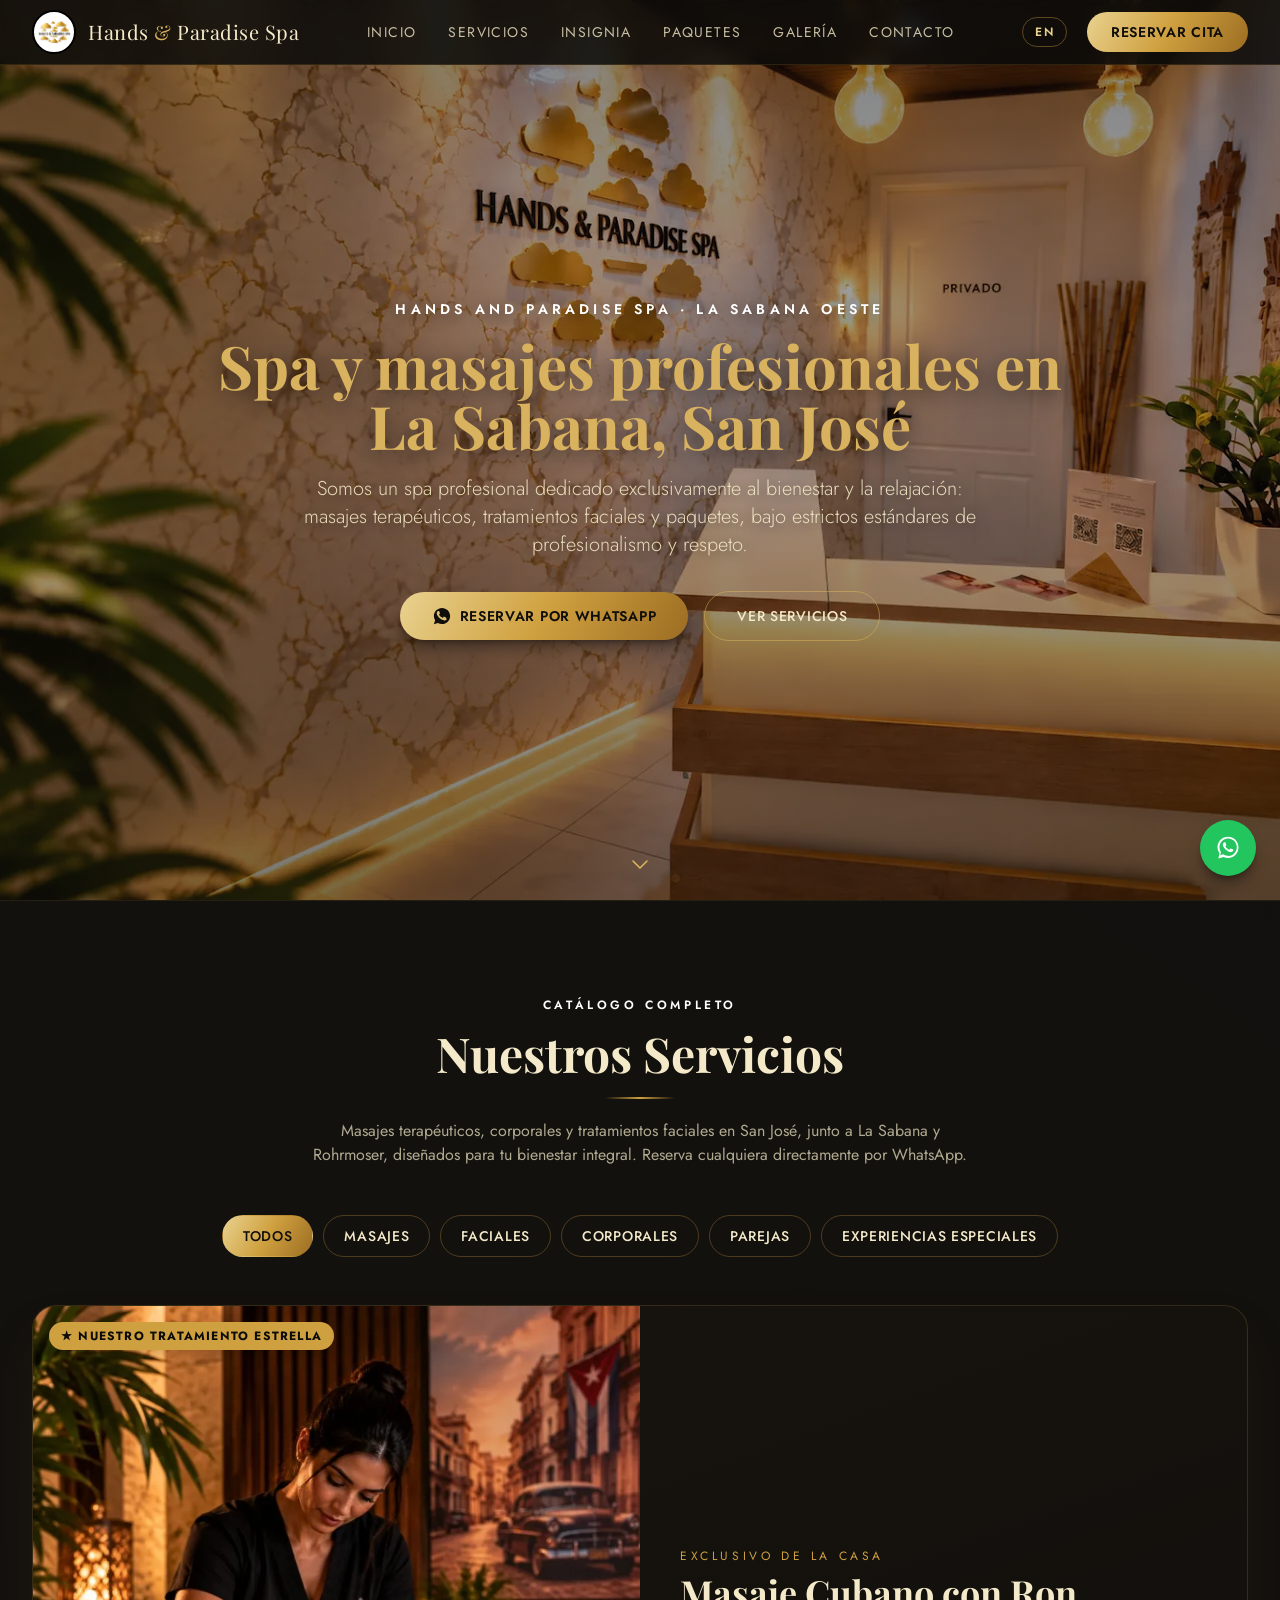
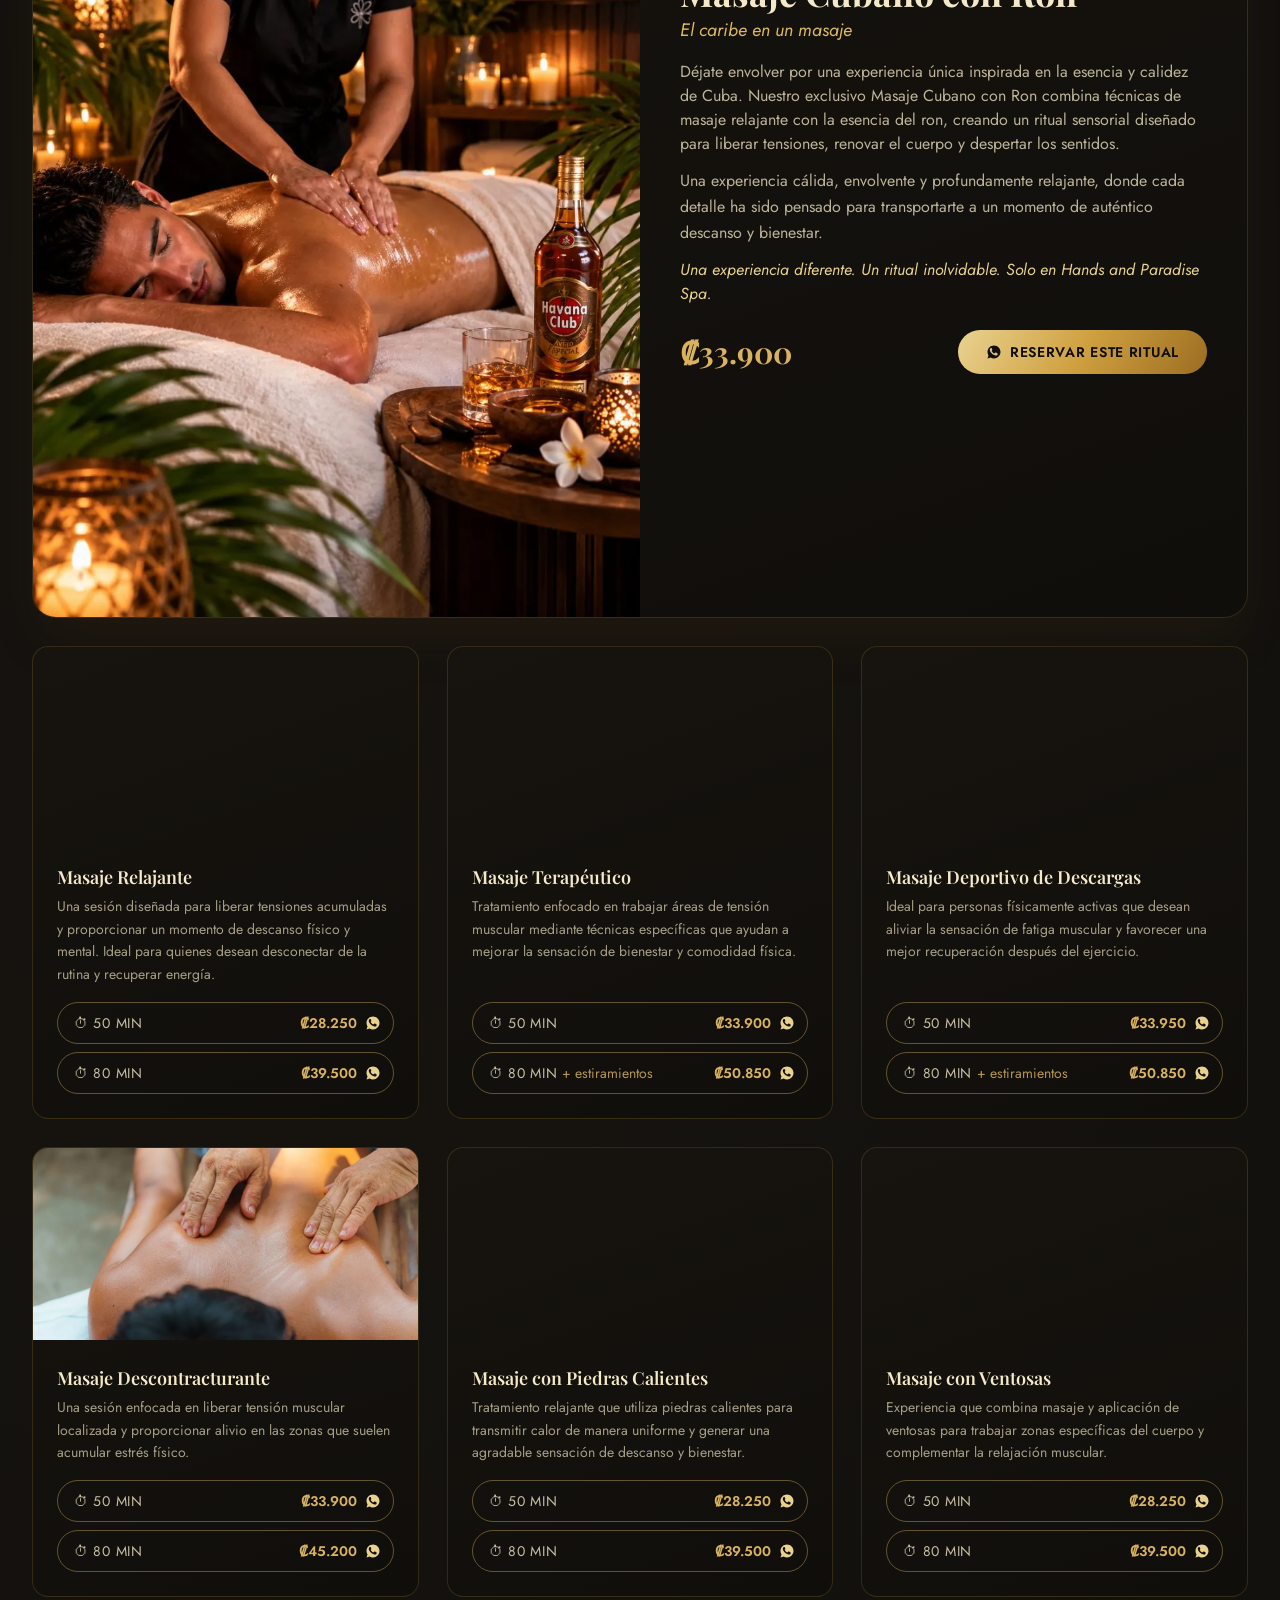
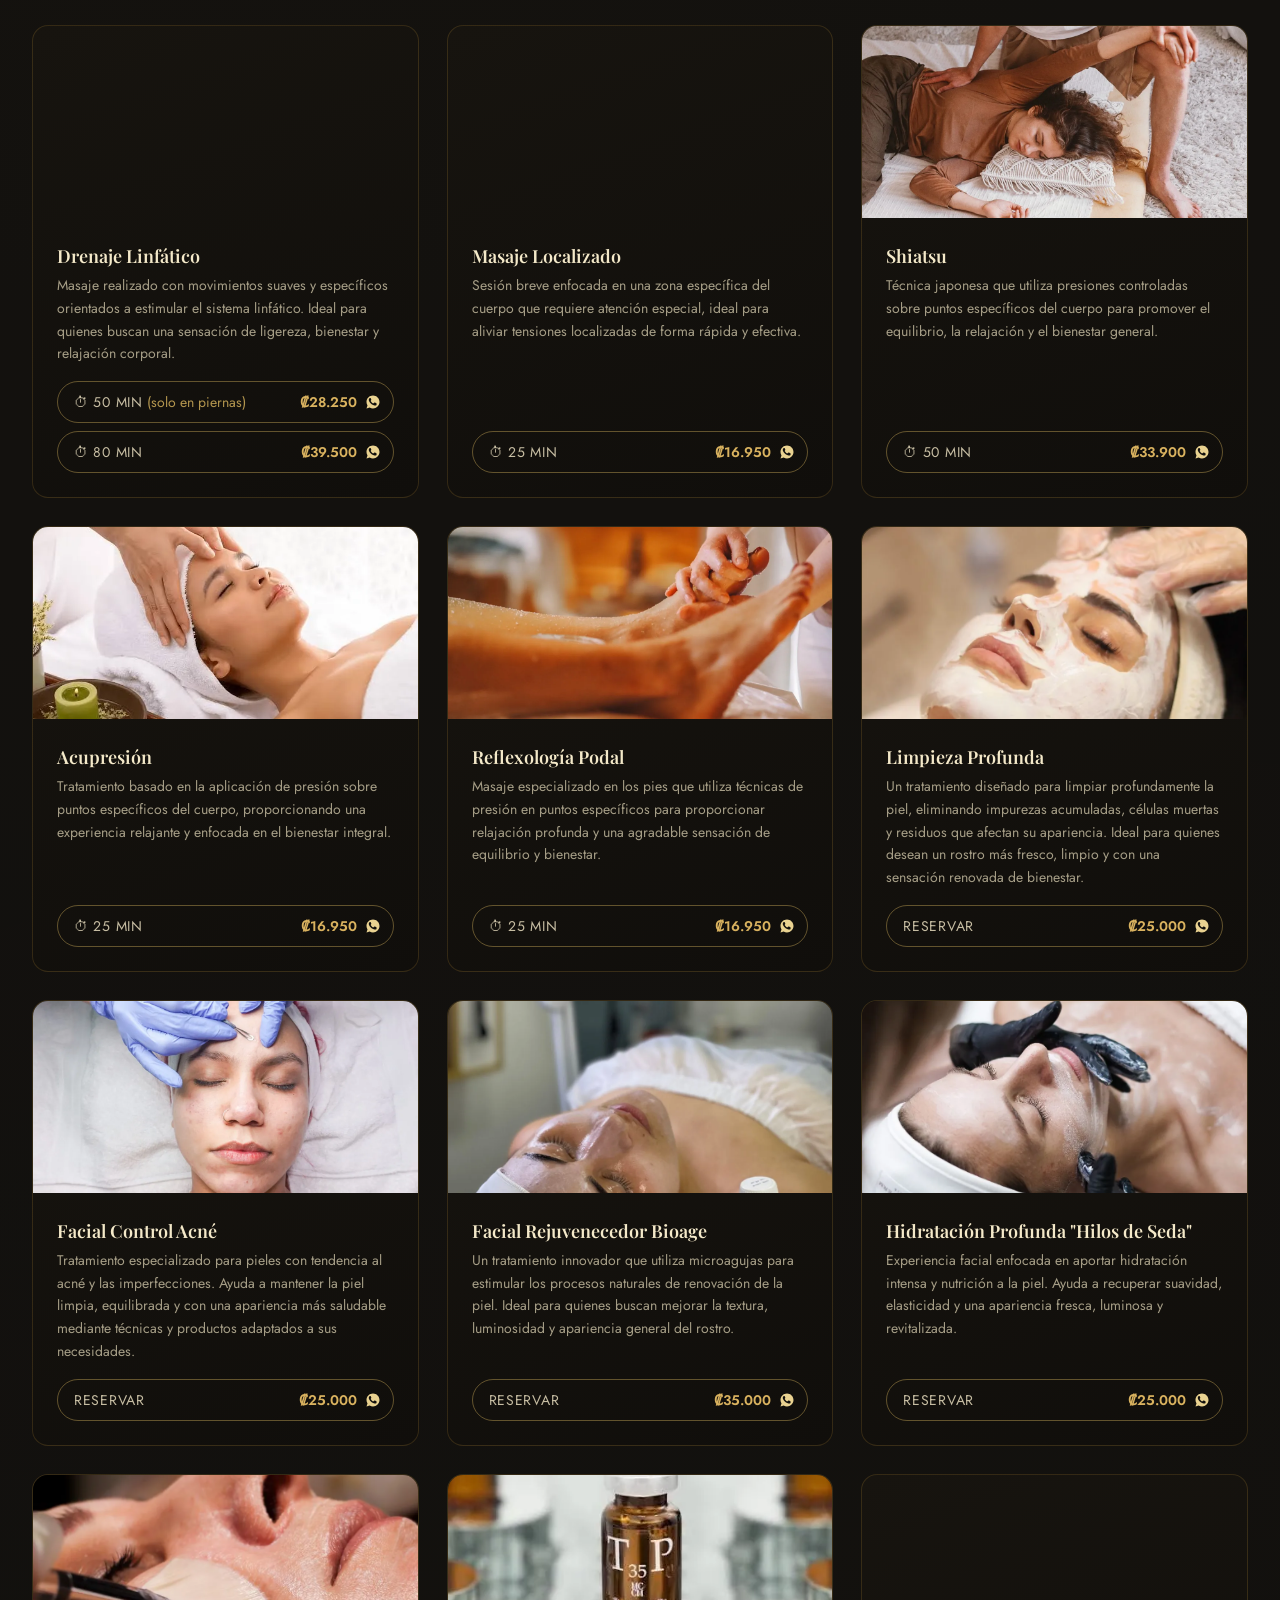
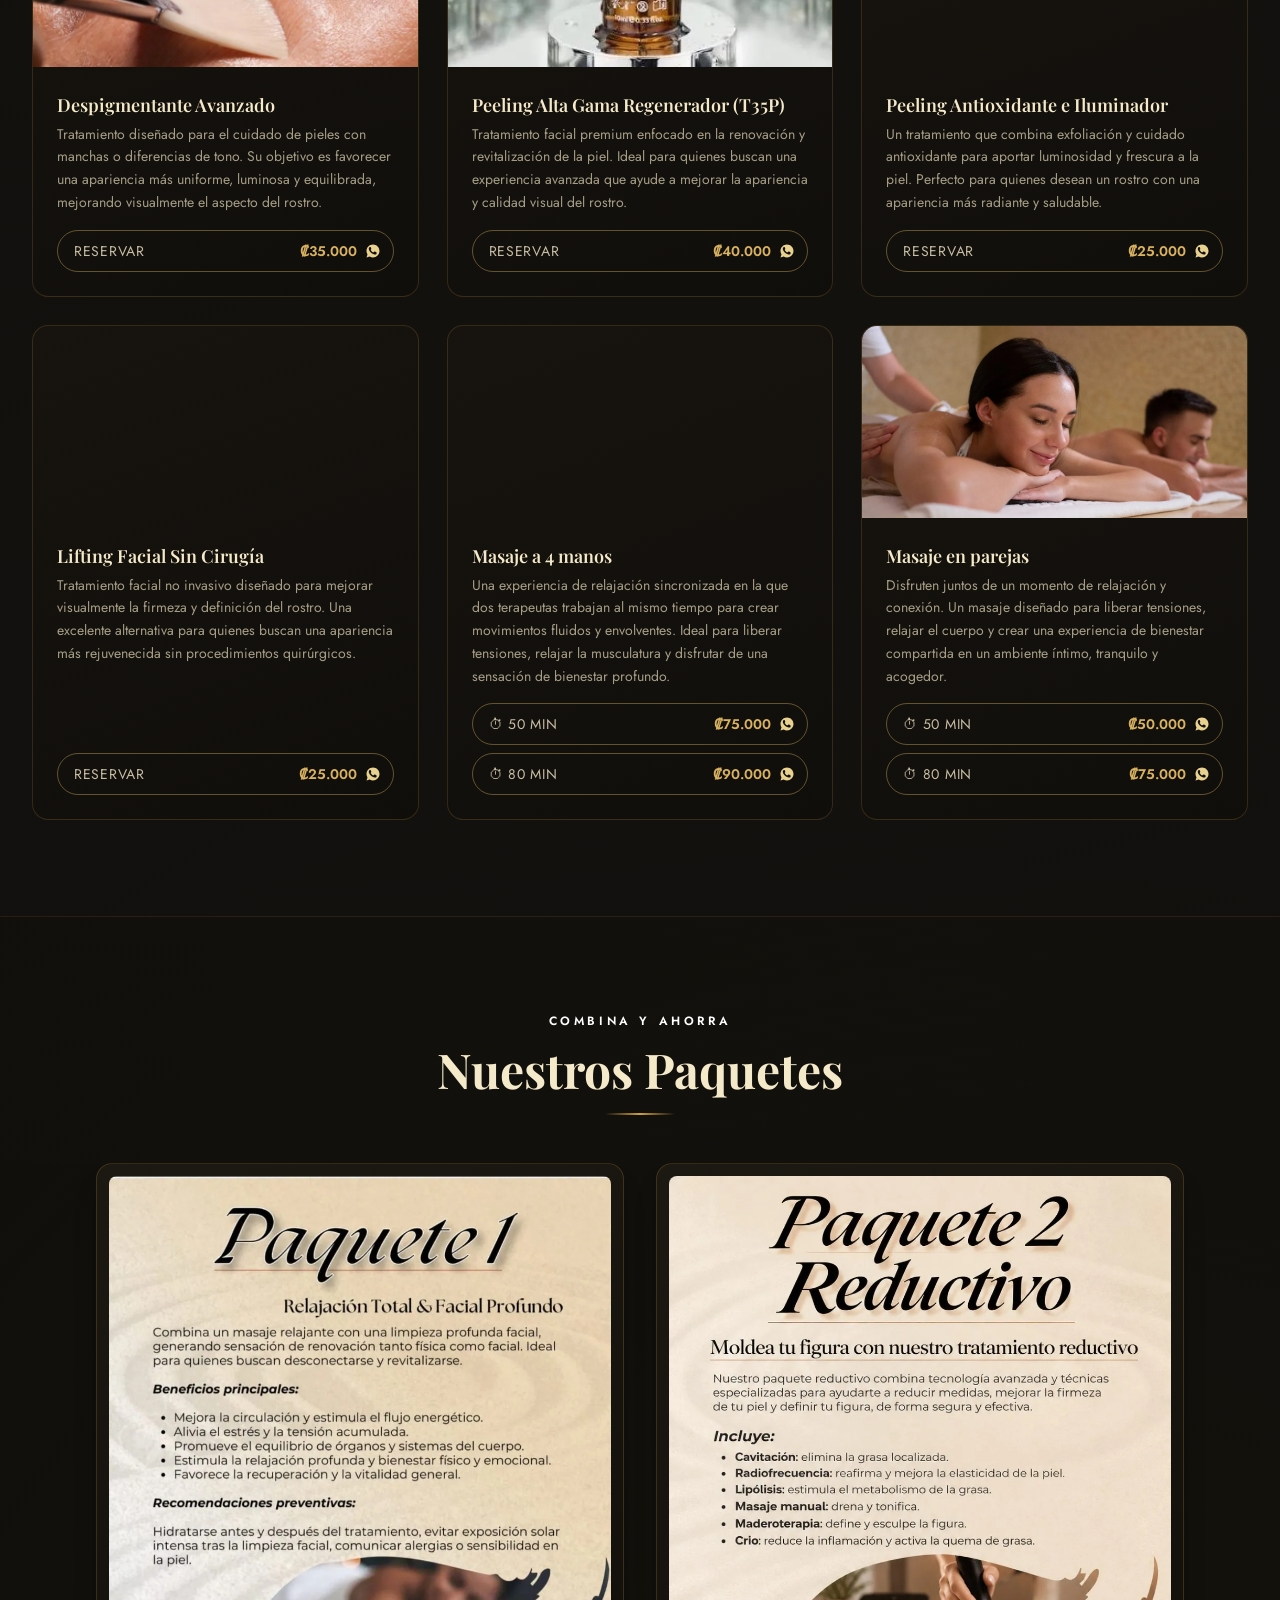
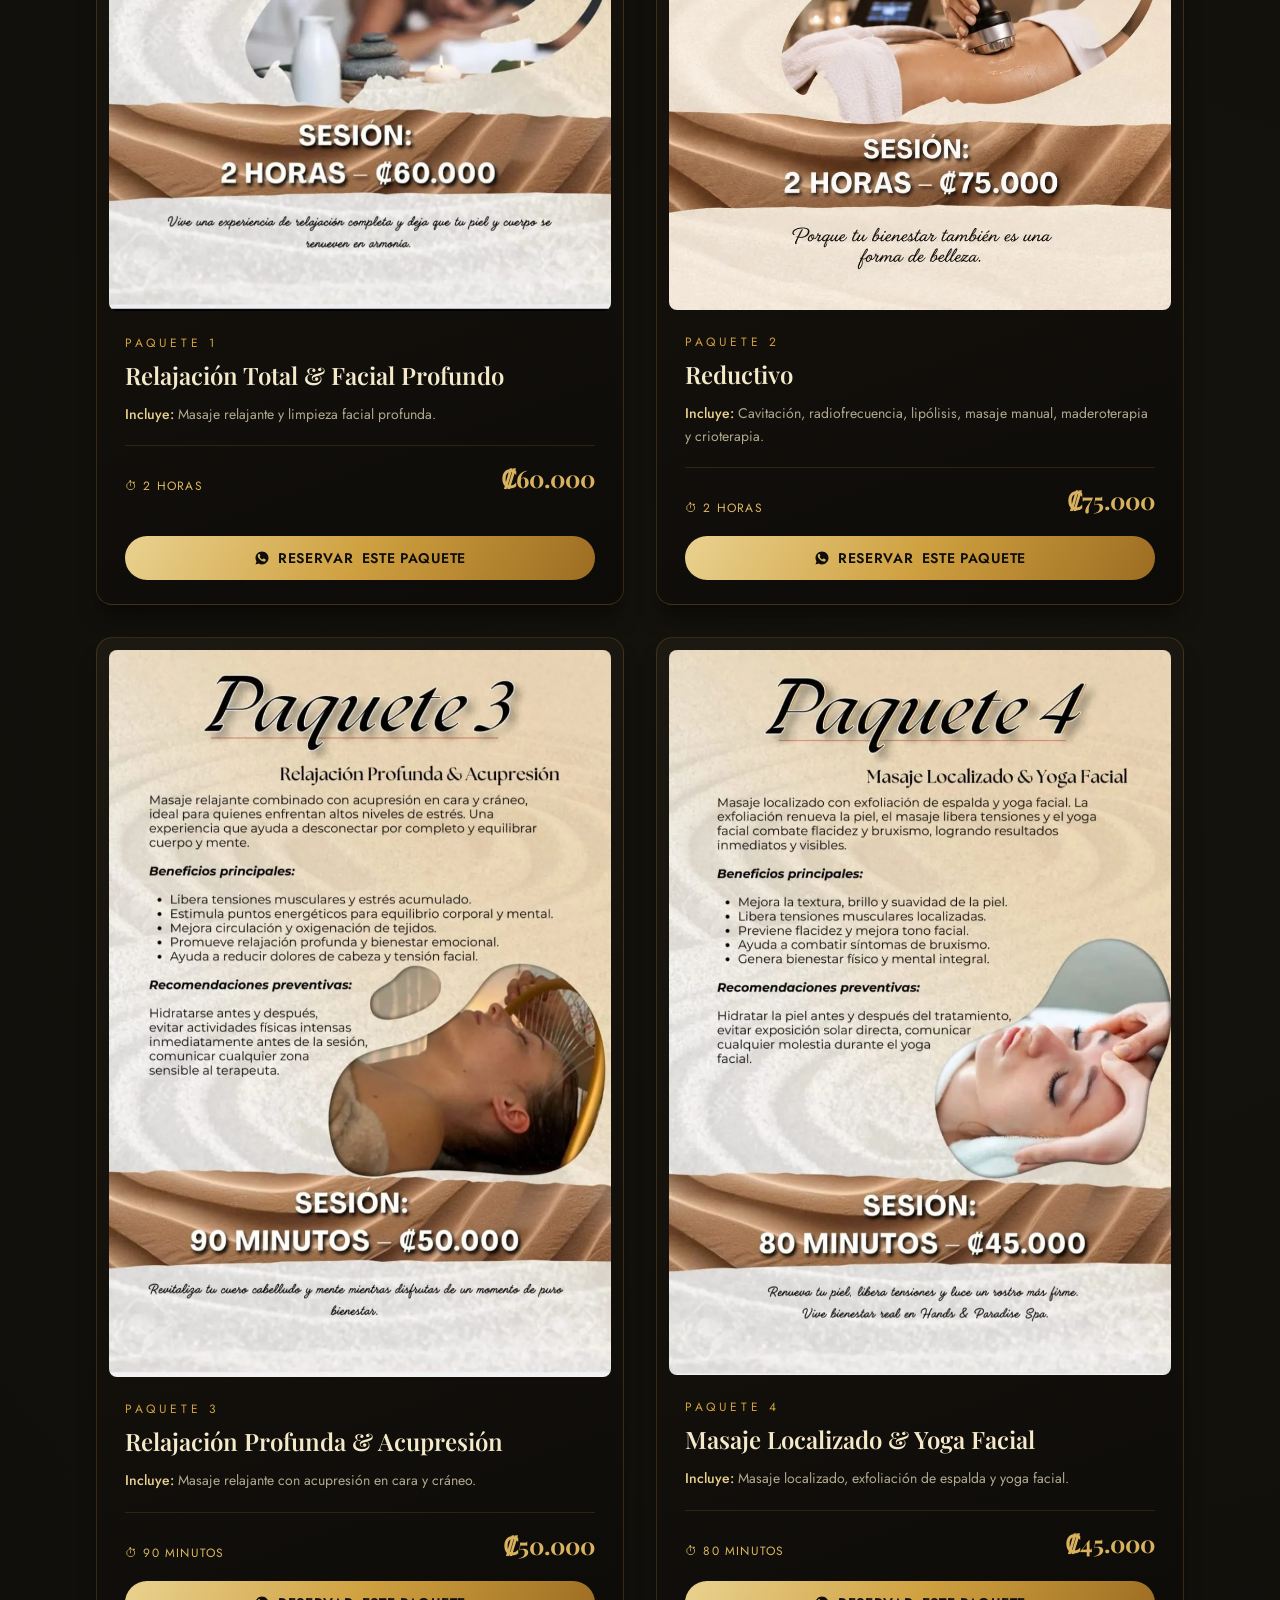
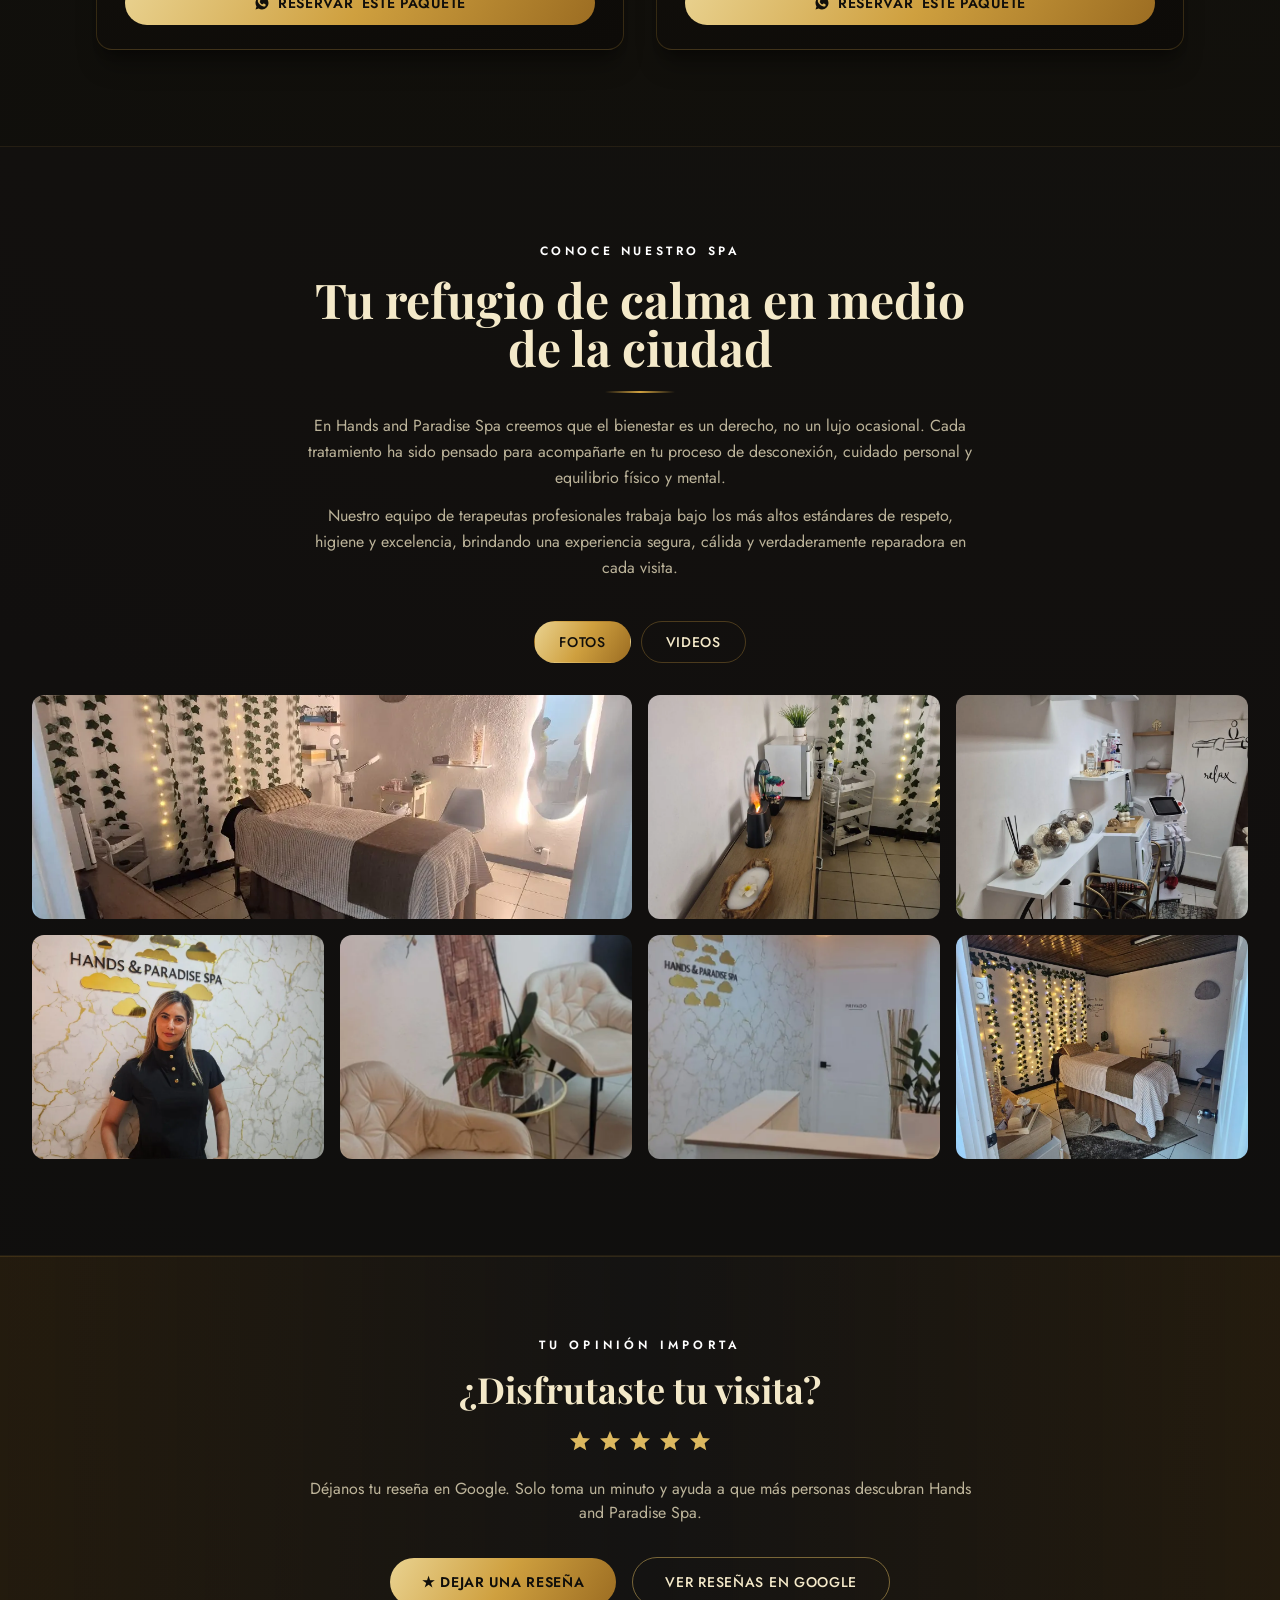
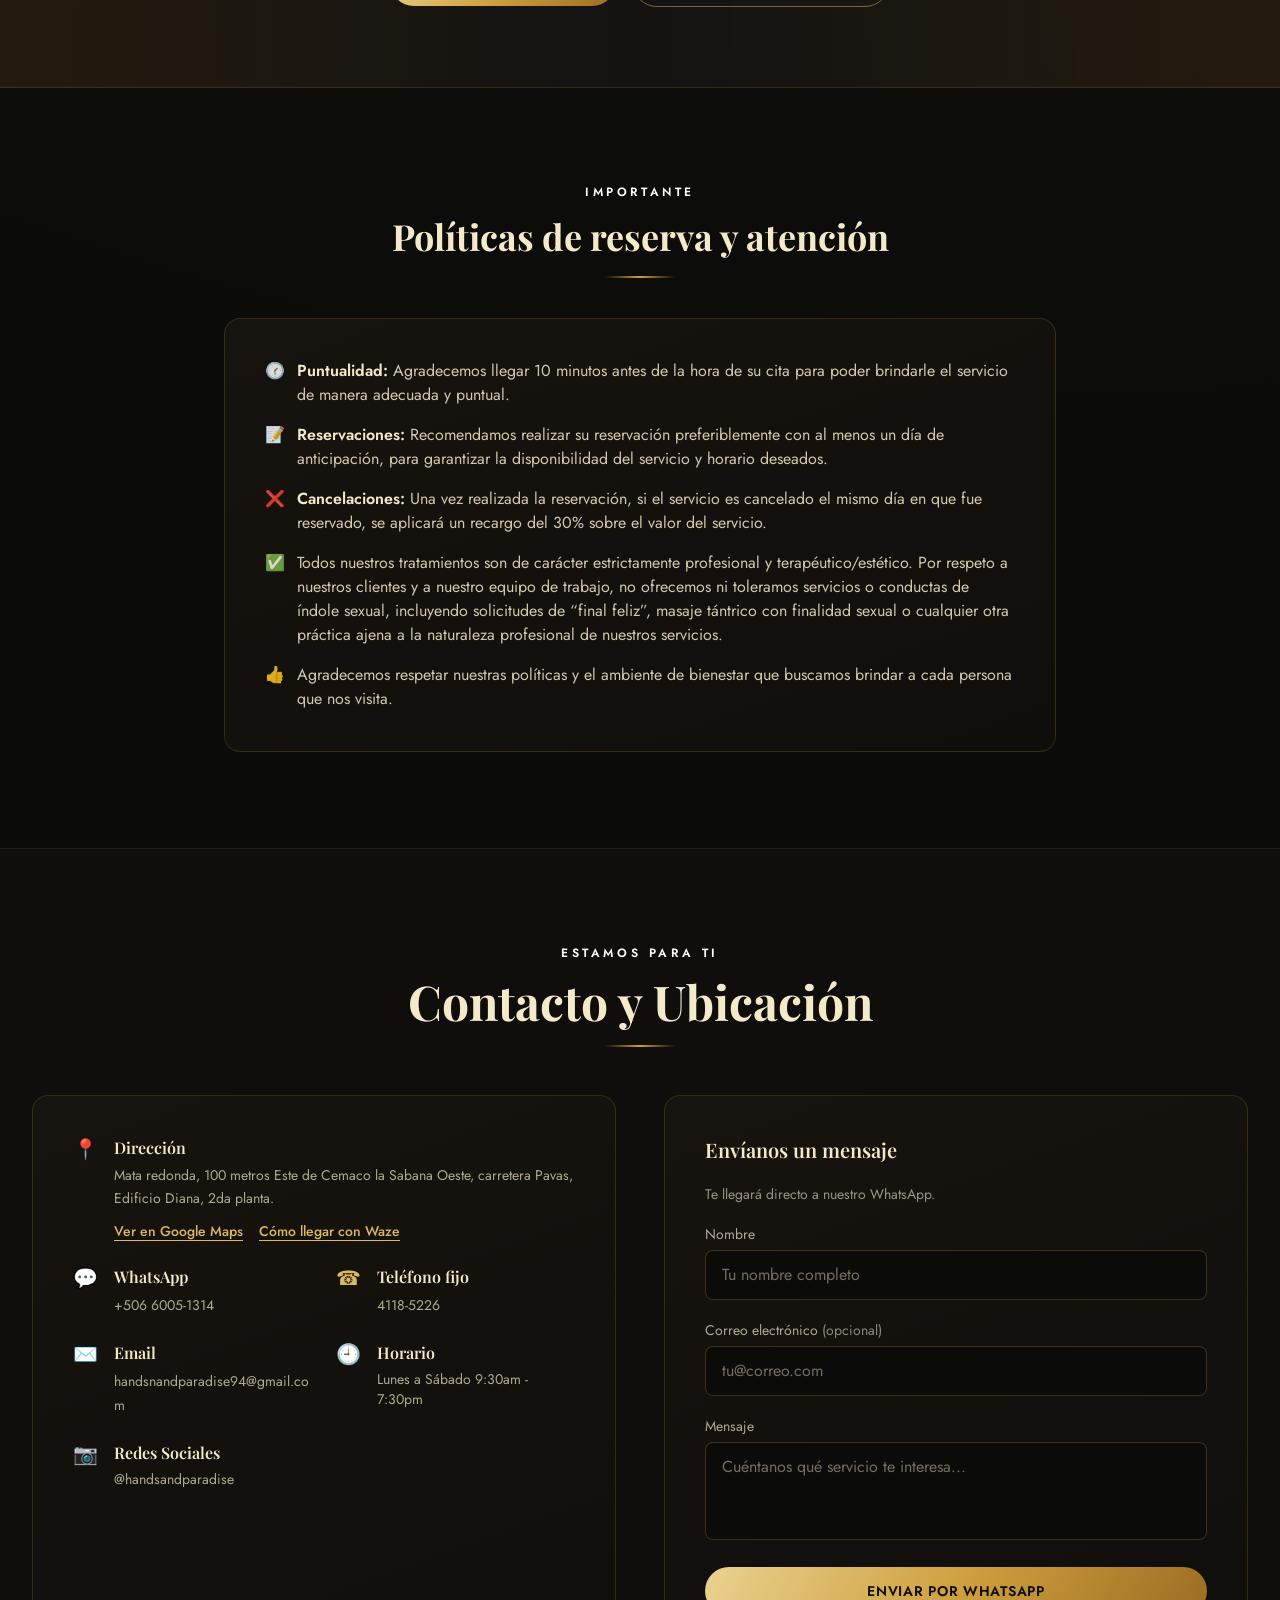
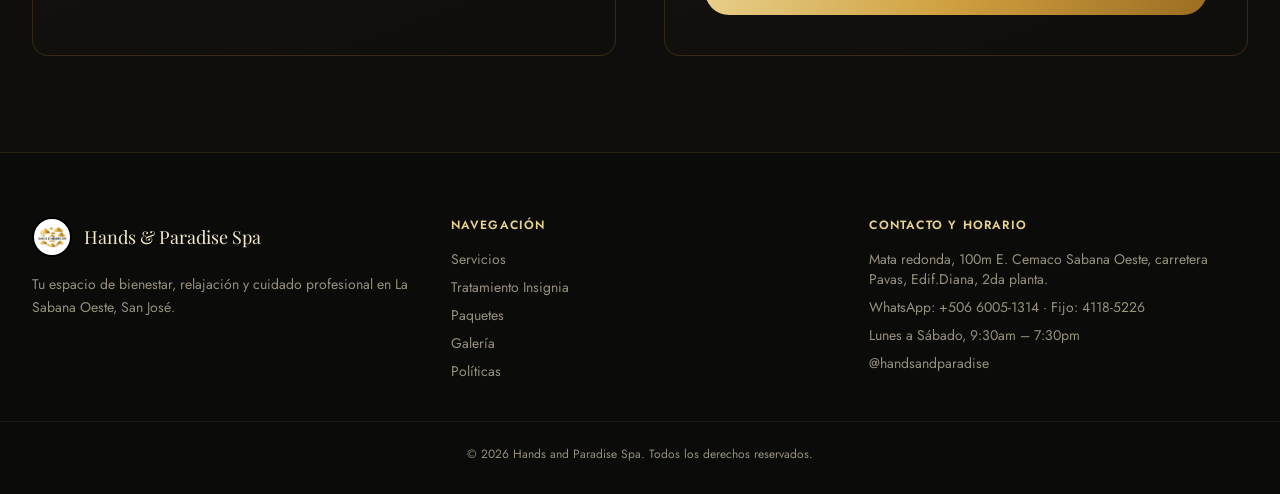
==== commit 265e3d5e: "Une Drenaje Linfático: 50 min (solo en piernas) y 80 min en una tarjeta Co-Authored-By: Claude Opus " ====
--- a/index.html
+++ b/index.html
@@ -370,12 +370,13 @@
         </div>
       </article>
       <article class="reveal card-surface rounded-2xl overflow-hidden transition-all duration-500 flex sm:flex-col" data-cat="masajes corporales">
-        <img src="/img/masaje-de-drenaje-linfatico-solo-piernas-de-50-minutos.webp" alt="Masaje de Drenaje Linfático solo piernas de 50 minutos" loading="lazy" decoding="async" width="1200" height="800" class="w-24 sm:w-full sm:h-48 object-cover shrink-0">
-        <div class="p-4 sm:p-6 flex flex-col flex-1 min-w-0">
-          <h3 class="font-display text-base sm:text-lg text-gold-100 font-semibold leading-snug mb-1">Drenaje Linfático (Solo Piernas)</h3>
-          <p class="text-gold-100/65 text-sm leading-relaxed mb-4">Tratamiento enfocado exclusivamente en las piernas mediante técnicas suaves orientadas a promover una agradable sensación de ligereza y descanso.</p>
-          <div class="mt-auto space-y-2">
-            <a href="https://wa.me/50660051314?text=Hola%2C%20quisiera%20reservar%3A%20Drenaje%20Linf%C3%A1tico%20%28Solo%20Piernas%29%20%2850%20min%29.%20%C2%BFQu%C3%A9%20disponibilidad%20tienen%3F" target="_blank" rel="noopener" data-track="whatsapp" data-service="Drenaje Linfático (Solo Piernas) (50 min)" class="flex items-center justify-between gap-3 w-full border border-gold-300/40 hover:border-gold-300 hover:bg-gold-300/10 rounded-full pl-4 pr-3 py-2.5 text-xs sm:text-sm transition focus-gold"><span class="text-gold-100/80 uppercase tracking-wider"><span class="sr-only">Reservar por WhatsApp: Drenaje Linfático (Solo Piernas) 50 min, </span>⏱ 50 min</span><span class="flex items-center gap-2"><span class="gold-text font-semibold whitespace-nowrap">₡28.250</span><svg xmlns="http://www.w3.org/2000/svg" viewBox="0 0 32 32" class="h-4 w-4 text-gold-200 shrink-0" fill="currentColor" aria-hidden="true"><path d="M16 3C8.8 3 3 8.8 3 15.9c0 2.5.7 4.9 2 7L3 29l6.3-2a13 13 0 0 0 6.7 1.8c7.2 0 13-5.8 13-12.9S23.2 3 16 3zm7.6 18.3c-.3.9-1.9 1.7-2.6 1.8-.7.1-1.5.2-4.9-1.1-4.1-1.7-6.7-5.8-6.9-6.1-.2-.3-1.6-2.2-1.6-4.1 0-2 1-2.9 1.4-3.3.3-.4.8-.5 1-.5h.7c.2 0 .5 0 .8.6l1.1 2.7c.1.2.2.5 0 .8l-.4.6-.6.6c-.2.2-.4.4-.2.8.2.4 1 1.7 2.2 2.7 1.5 1.3 2.7 1.7 3.1 1.9.4.2.6.2.8-.1l1.2-1.4c.3-.4.5-.3.9-.2l2.6 1.2c.4.2.6.3.7.4.1.2.1.9-.2 1.8z"/></svg></span></a>
+        <img src="/img/masaje-de-drenaje-linfatico-de-80-minutos.webp" alt="Masaje de Drenaje Linfático de 80 minutos" loading="lazy" decoding="async" width="1200" height="800" class="w-24 sm:w-full sm:h-48 object-cover shrink-0">
+        <div class="p-4 sm:p-6 flex flex-col flex-1 min-w-0">
+          <h3 class="font-display text-base sm:text-lg text-gold-100 font-semibold leading-snug mb-1">Drenaje Linfático</h3>
+          <p class="text-gold-100/65 text-sm leading-relaxed mb-4">Masaje realizado con movimientos suaves y específicos orientados a estimular el sistema linfático. Ideal para quienes buscan una sensación de ligereza, bienestar y relajación corporal.</p>
+          <div class="mt-auto space-y-2">
+            <a href="https://wa.me/50660051314?text=Hola%2C%20quisiera%20reservar%3A%20Drenaje%20Linf%C3%A1tico%20%28Solo%20Piernas%29%20%2850%20min%29.%20%C2%BFQu%C3%A9%20disponibilidad%20tienen%3F" target="_blank" rel="noopener" data-track="whatsapp" data-service="Drenaje Linfático (Solo Piernas) (50 min)" class="flex items-center justify-between gap-3 w-full border border-gold-300/40 hover:border-gold-300 hover:bg-gold-300/10 rounded-full pl-4 pr-3 py-2.5 text-xs sm:text-sm transition focus-gold"><span class="text-gold-100/80 uppercase tracking-wider"><span class="sr-only">Reservar por WhatsApp: Drenaje Linfático (Solo Piernas) 50 min, </span>⏱ 50 min <span class="normal-case tracking-normal text-gold-300/80">(solo en piernas)</span></span><span class="flex items-center gap-2"><span class="gold-text font-semibold whitespace-nowrap">₡28.250</span><svg xmlns="http://www.w3.org/2000/svg" viewBox="0 0 32 32" class="h-4 w-4 text-gold-200 shrink-0" fill="currentColor" aria-hidden="true"><path d="M16 3C8.8 3 3 8.8 3 15.9c0 2.5.7 4.9 2 7L3 29l6.3-2a13 13 0 0 0 6.7 1.8c7.2 0 13-5.8 13-12.9S23.2 3 16 3zm7.6 18.3c-.3.9-1.9 1.7-2.6 1.8-.7.1-1.5.2-4.9-1.1-4.1-1.7-6.7-5.8-6.9-6.1-.2-.3-1.6-2.2-1.6-4.1 0-2 1-2.9 1.4-3.3.3-.4.8-.5 1-.5h.7c.2 0 .5 0 .8.6l1.1 2.7c.1.2.2.5 0 .8l-.4.6-.6.6c-.2.2-.4.4-.2.8.2.4 1 1.7 2.2 2.7 1.5 1.3 2.7 1.7 3.1 1.9.4.2.6.2.8-.1l1.2-1.4c.3-.4.5-.3.9-.2l2.6 1.2c.4.2.6.3.7.4.1.2.1.9-.2 1.8z"/></svg></span></a>
+            <a href="https://wa.me/50660051314?text=Hola%2C%20quisiera%20reservar%3A%20Drenaje%20Linf%C3%A1tico%20%2880%20min%29.%20%C2%BFQu%C3%A9%20disponibilidad%20tienen%3F" target="_blank" rel="noopener" data-track="whatsapp" data-service="Drenaje Linfático (80 min)" class="flex items-center justify-between gap-3 w-full border border-gold-300/40 hover:border-gold-300 hover:bg-gold-300/10 rounded-full pl-4 pr-3 py-2.5 text-xs sm:text-sm transition focus-gold"><span class="text-gold-100/80 uppercase tracking-wider"><span class="sr-only">Reservar por WhatsApp: Drenaje Linfático 80 min, </span>⏱ 80 min</span><span class="flex items-center gap-2"><span class="gold-text font-semibold whitespace-nowrap">₡39.500</span><svg xmlns="http://www.w3.org/2000/svg" viewBox="0 0 32 32" class="h-4 w-4 text-gold-200 shrink-0" fill="currentColor" aria-hidden="true"><path d="M16 3C8.8 3 3 8.8 3 15.9c0 2.5.7 4.9 2 7L3 29l6.3-2a13 13 0 0 0 6.7 1.8c7.2 0 13-5.8 13-12.9S23.2 3 16 3zm7.6 18.3c-.3.9-1.9 1.7-2.6 1.8-.7.1-1.5.2-4.9-1.1-4.1-1.7-6.7-5.8-6.9-6.1-.2-.3-1.6-2.2-1.6-4.1 0-2 1-2.9 1.4-3.3.3-.4.8-.5 1-.5h.7c.2 0 .5 0 .8.6l1.1 2.7c.1.2.2.5 0 .8l-.4.6-.6.6c-.2.2-.4.4-.2.8.2.4 1 1.7 2.2 2.7 1.5 1.3 2.7 1.7 3.1 1.9.4.2.6.2.8-.1l1.2-1.4c.3-.4.5-.3.9-.2l2.6 1.2c.4.2.6.3.7.4.1.2.1.9-.2 1.8z"/></svg></span></a>
           </div>
         </div>
       </article>
@@ -416,16 +417,6 @@
           <p class="text-gold-100/65 text-sm leading-relaxed mb-4">Masaje especializado en los pies que utiliza técnicas de presión en puntos específicos para proporcionar relajación profunda y una agradable sensación de equilibrio y bienestar.</p>
           <div class="mt-auto space-y-2">
             <a href="https://wa.me/50660051314?text=Hola%2C%20quisiera%20reservar%3A%20Reflexolog%C3%ADa%20Podal%20%2825%20min%29.%20%C2%BFQu%C3%A9%20disponibilidad%20tienen%3F" target="_blank" rel="noopener" data-track="whatsapp" data-service="Reflexología Podal (25 min)" class="flex items-center justify-between gap-3 w-full border border-gold-300/40 hover:border-gold-300 hover:bg-gold-300/10 rounded-full pl-4 pr-3 py-2.5 text-xs sm:text-sm transition focus-gold"><span class="text-gold-100/80 uppercase tracking-wider"><span class="sr-only">Reservar por WhatsApp: Reflexología Podal 25 min, </span>⏱ 25 min</span><span class="flex items-center gap-2"><span class="gold-text font-semibold whitespace-nowrap">₡16.950</span><svg xmlns="http://www.w3.org/2000/svg" viewBox="0 0 32 32" class="h-4 w-4 text-gold-200 shrink-0" fill="currentColor" aria-hidden="true"><path d="M16 3C8.8 3 3 8.8 3 15.9c0 2.5.7 4.9 2 7L3 29l6.3-2a13 13 0 0 0 6.7 1.8c7.2 0 13-5.8 13-12.9S23.2 3 16 3zm7.6 18.3c-.3.9-1.9 1.7-2.6 1.8-.7.1-1.5.2-4.9-1.1-4.1-1.7-6.7-5.8-6.9-6.1-.2-.3-1.6-2.2-1.6-4.1 0-2 1-2.9 1.4-3.3.3-.4.8-.5 1-.5h.7c.2 0 .5 0 .8.6l1.1 2.7c.1.2.2.5 0 .8l-.4.6-.6.6c-.2.2-.4.4-.2.8.2.4 1 1.7 2.2 2.7 1.5 1.3 2.7 1.7 3.1 1.9.4.2.6.2.8-.1l1.2-1.4c.3-.4.5-.3.9-.2l2.6 1.2c.4.2.6.3.7.4.1.2.1.9-.2 1.8z"/></svg></span></a>
-          </div>
-        </div>
-      </article>
-      <article class="reveal card-surface rounded-2xl overflow-hidden transition-all duration-500 flex sm:flex-col" data-cat="masajes corporales">
-        <img src="/img/masaje-de-drenaje-linfatico-de-80-minutos.webp" alt="Masaje de Drenaje Linfático de 80 minutos" loading="lazy" decoding="async" width="1200" height="800" class="w-24 sm:w-full sm:h-48 object-cover shrink-0">
-        <div class="p-4 sm:p-6 flex flex-col flex-1 min-w-0">
-          <h3 class="font-display text-base sm:text-lg text-gold-100 font-semibold leading-snug mb-1">Drenaje Linfático</h3>
-          <p class="text-gold-100/65 text-sm leading-relaxed mb-4">Masaje realizado con movimientos suaves y específicos orientados a estimular el sistema linfático. Ideal para quienes buscan una sensación de ligereza, bienestar y relajación corporal.</p>
-          <div class="mt-auto space-y-2">
-            <a href="https://wa.me/50660051314?text=Hola%2C%20quisiera%20reservar%3A%20Drenaje%20Linf%C3%A1tico%20%2880%20min%29.%20%C2%BFQu%C3%A9%20disponibilidad%20tienen%3F" target="_blank" rel="noopener" data-track="whatsapp" data-service="Drenaje Linfático (80 min)" class="flex items-center justify-between gap-3 w-full border border-gold-300/40 hover:border-gold-300 hover:bg-gold-300/10 rounded-full pl-4 pr-3 py-2.5 text-xs sm:text-sm transition focus-gold"><span class="text-gold-100/80 uppercase tracking-wider"><span class="sr-only">Reservar por WhatsApp: Drenaje Linfático 80 min, </span>⏱ 80 min</span><span class="flex items-center gap-2"><span class="gold-text font-semibold whitespace-nowrap">₡39.500</span><svg xmlns="http://www.w3.org/2000/svg" viewBox="0 0 32 32" class="h-4 w-4 text-gold-200 shrink-0" fill="currentColor" aria-hidden="true"><path d="M16 3C8.8 3 3 8.8 3 15.9c0 2.5.7 4.9 2 7L3 29l6.3-2a13 13 0 0 0 6.7 1.8c7.2 0 13-5.8 13-12.9S23.2 3 16 3zm7.6 18.3c-.3.9-1.9 1.7-2.6 1.8-.7.1-1.5.2-4.9-1.1-4.1-1.7-6.7-5.8-6.9-6.1-.2-.3-1.6-2.2-1.6-4.1 0-2 1-2.9 1.4-3.3.3-.4.8-.5 1-.5h.7c.2 0 .5 0 .8.6l1.1 2.7c.1.2.2.5 0 .8l-.4.6-.6.6c-.2.2-.4.4-.2.8.2.4 1 1.7 2.2 2.7 1.5 1.3 2.7 1.7 3.1 1.9.4.2.6.2.8-.1l1.2-1.4c.3-.4.5-.3.9-.2l2.6 1.2c.4.2.6.3.7.4.1.2.1.9-.2 1.8z"/></svg></span></a>
           </div>
         </div>
       </article>
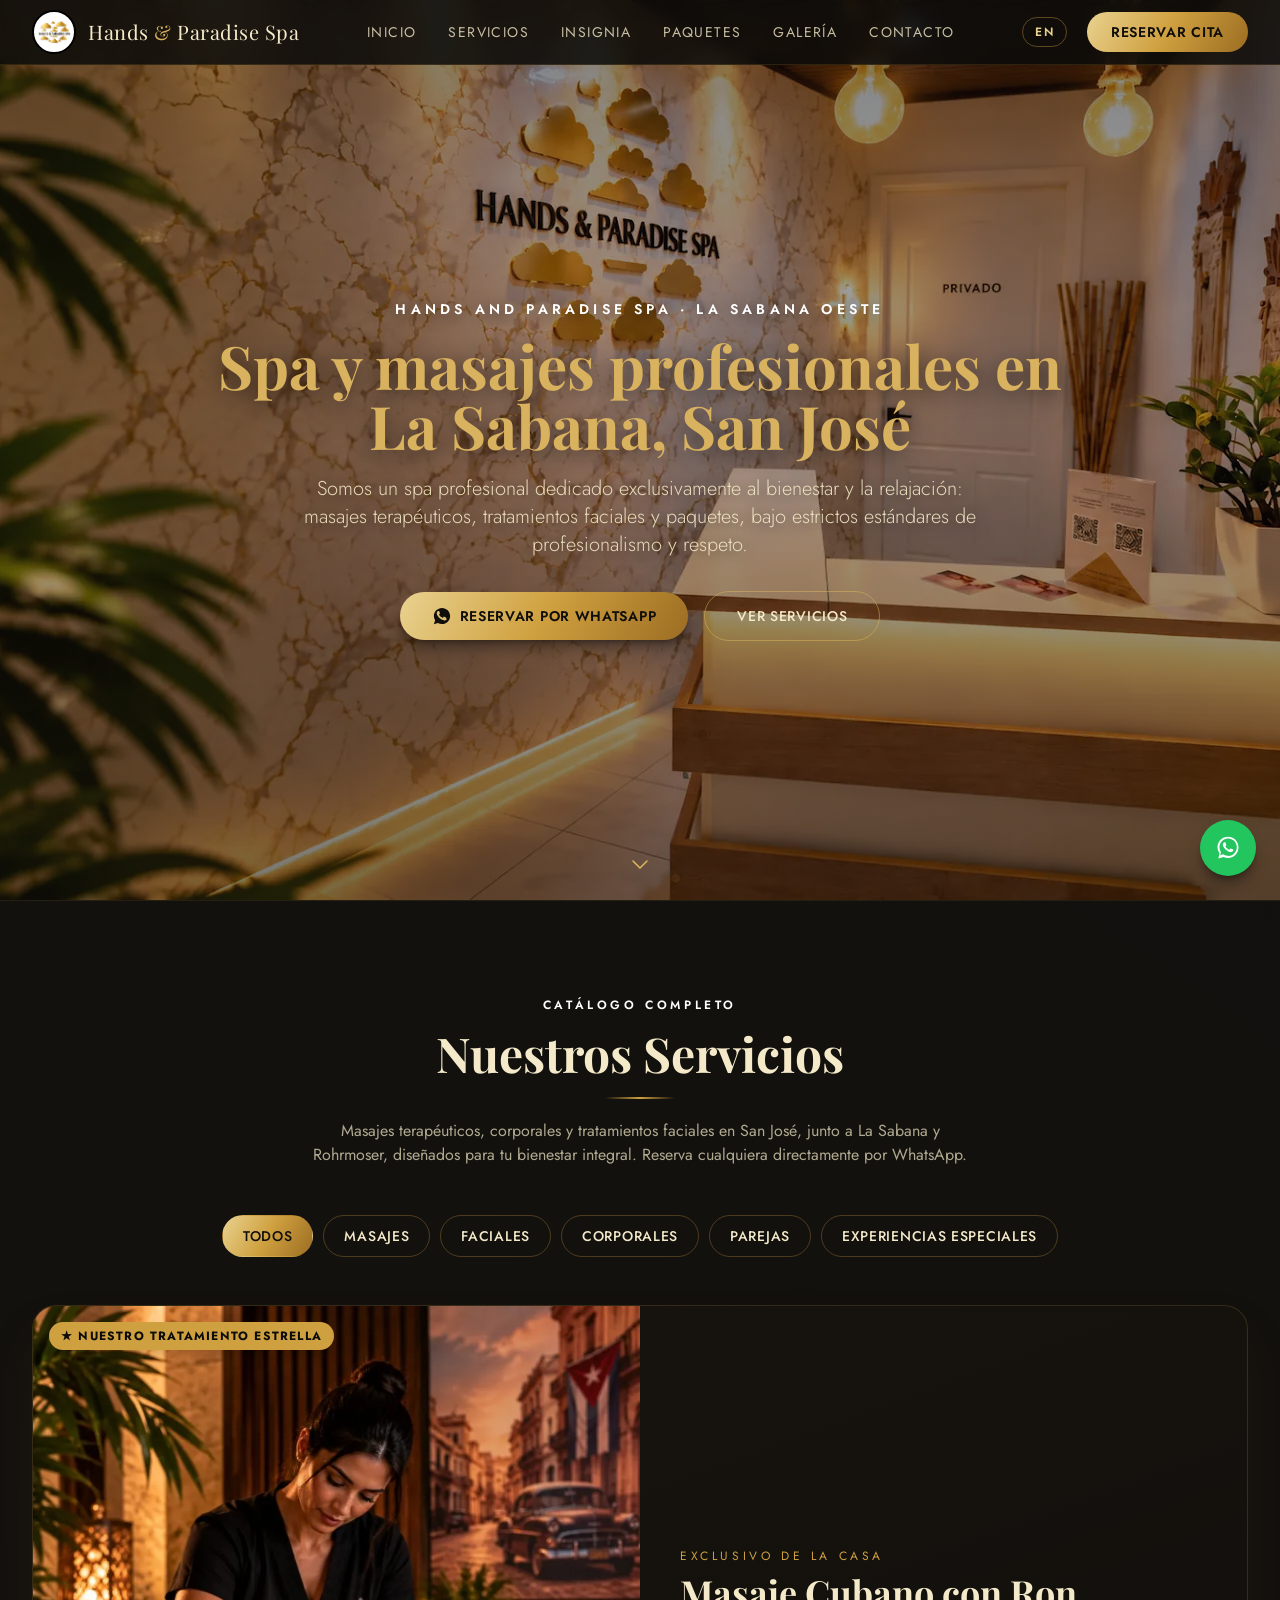
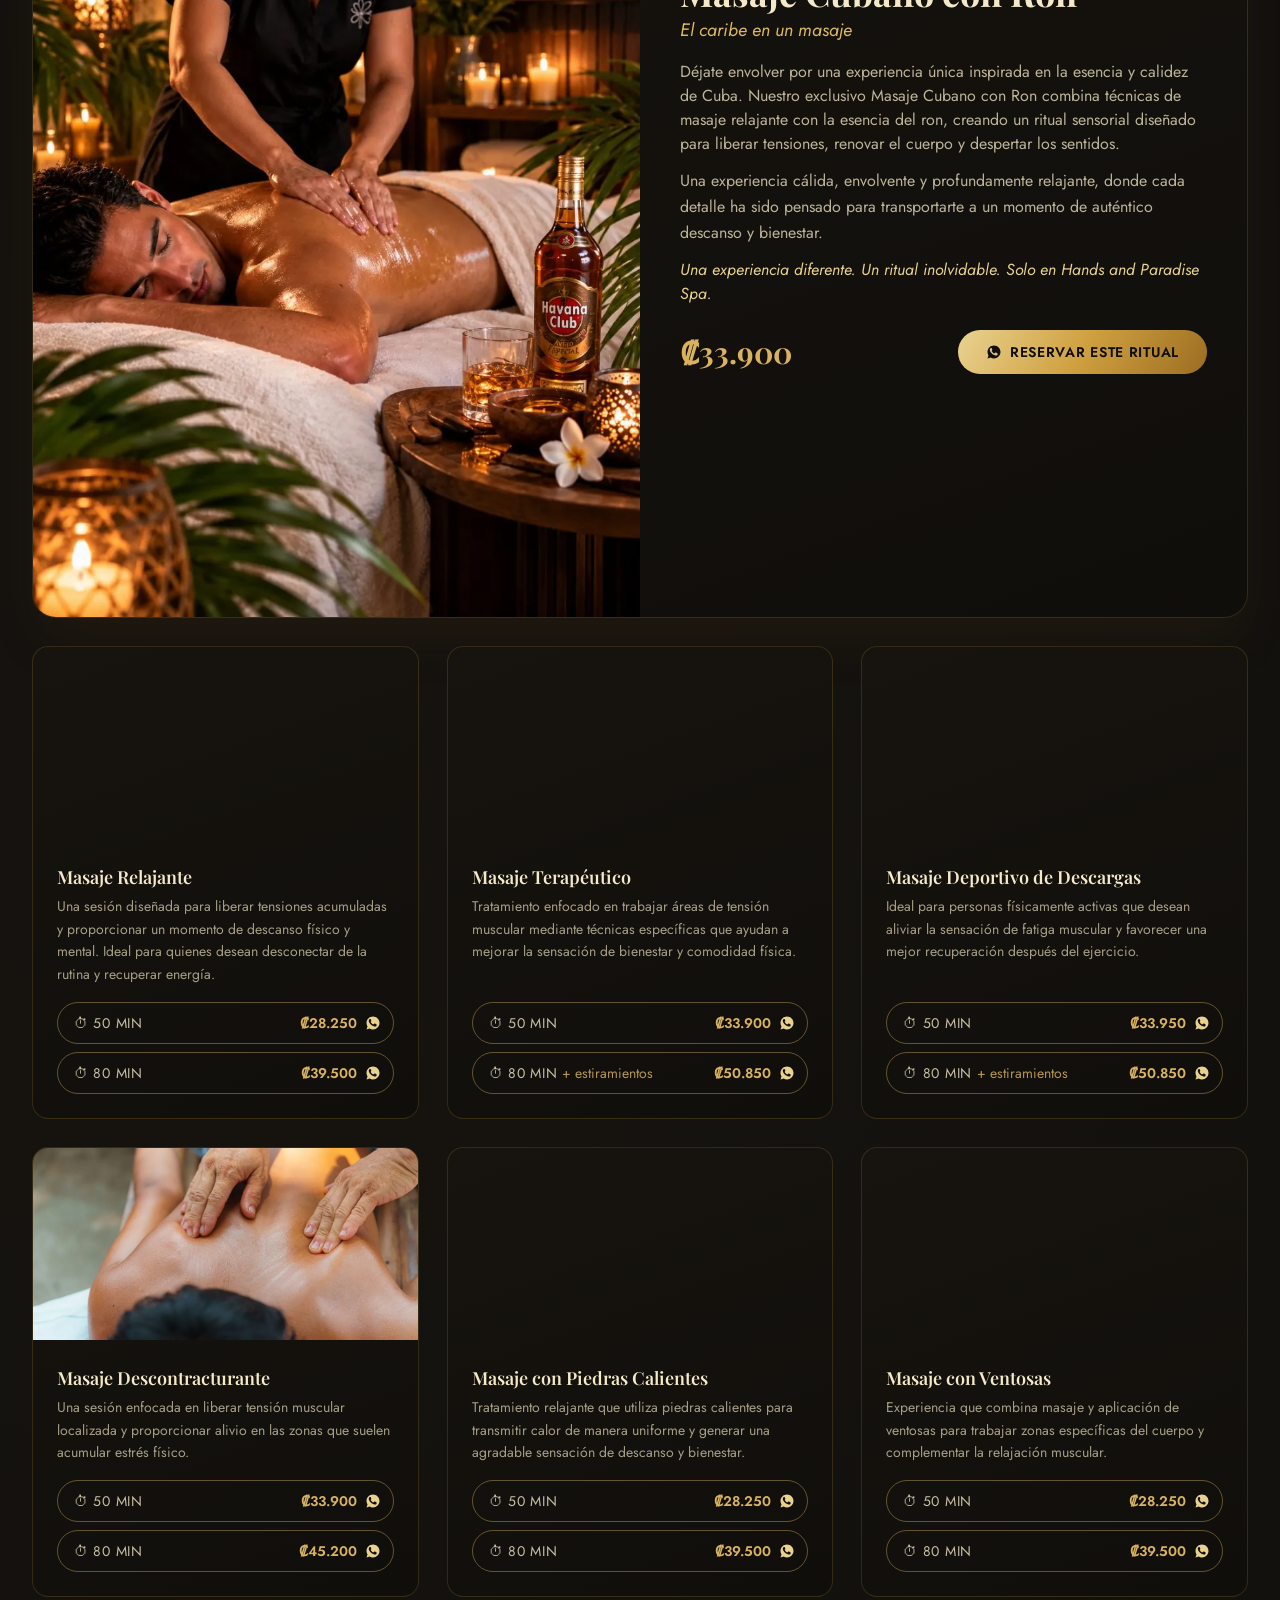
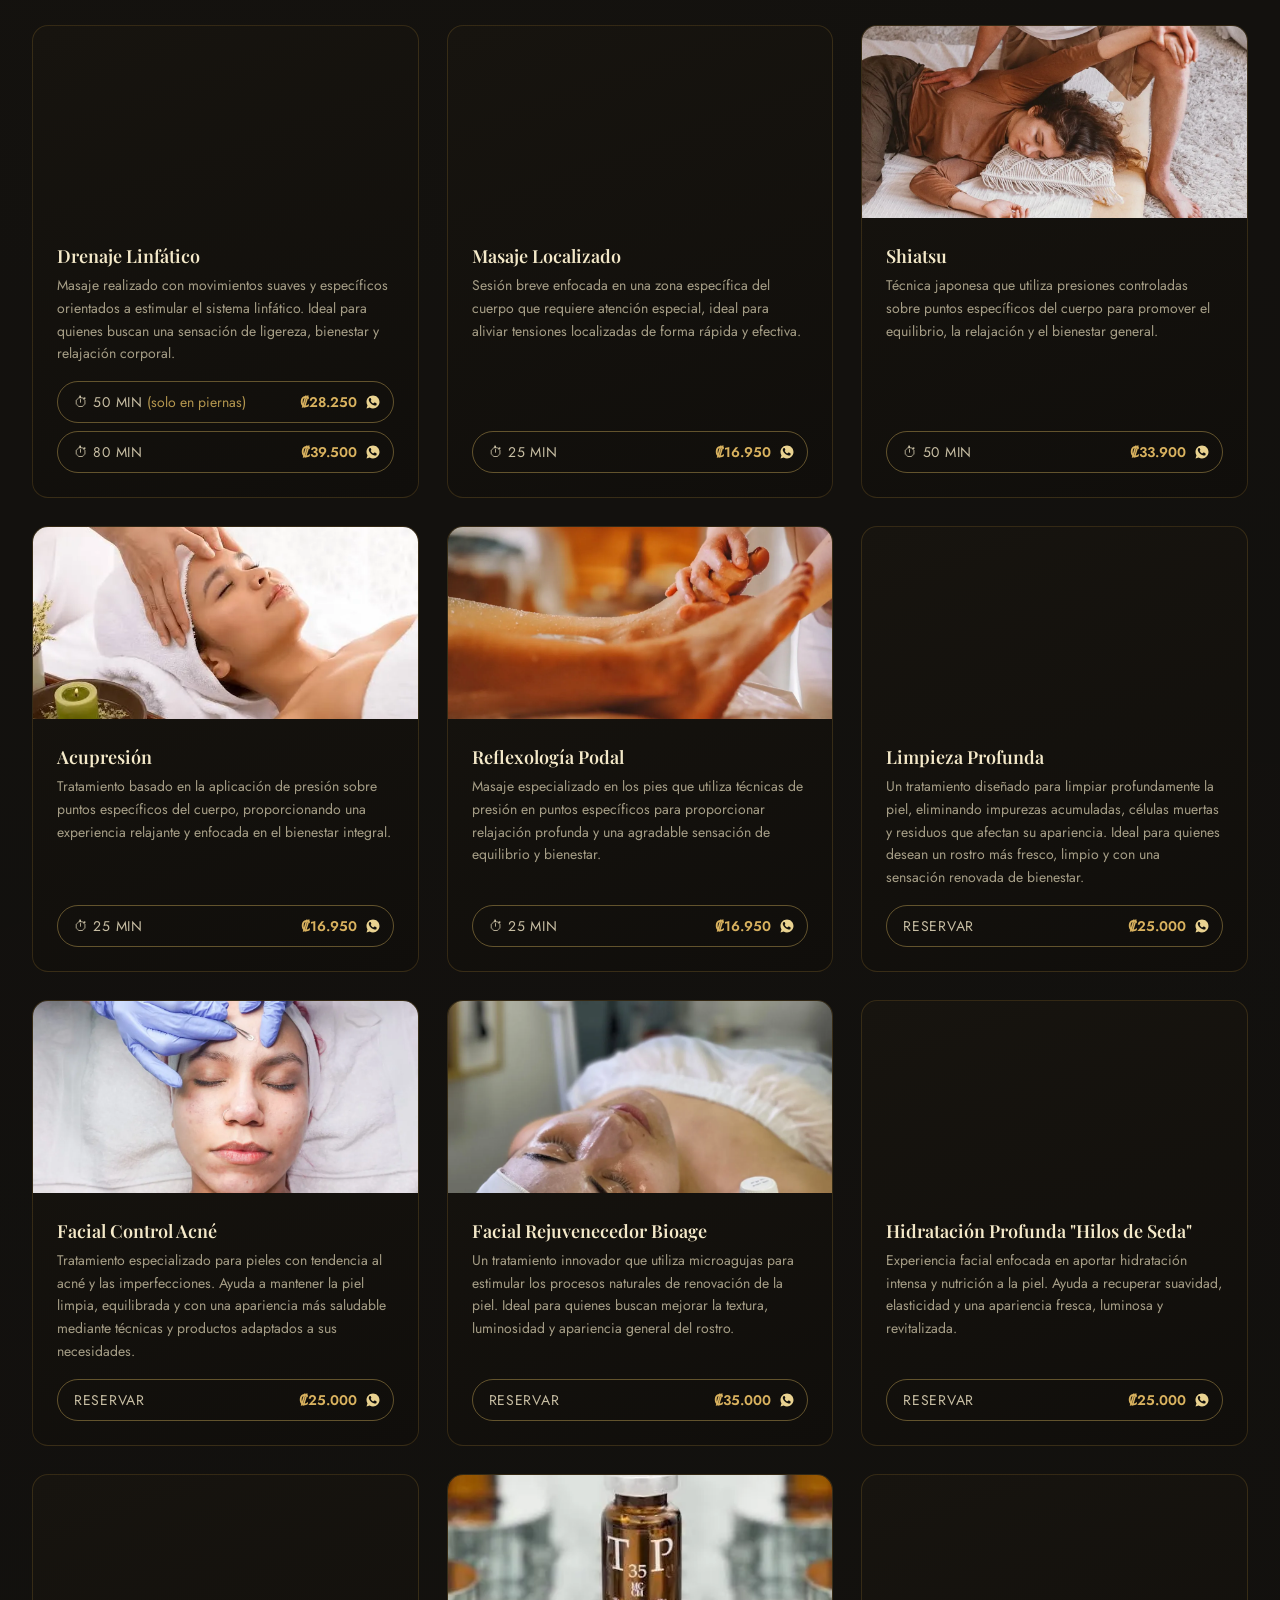
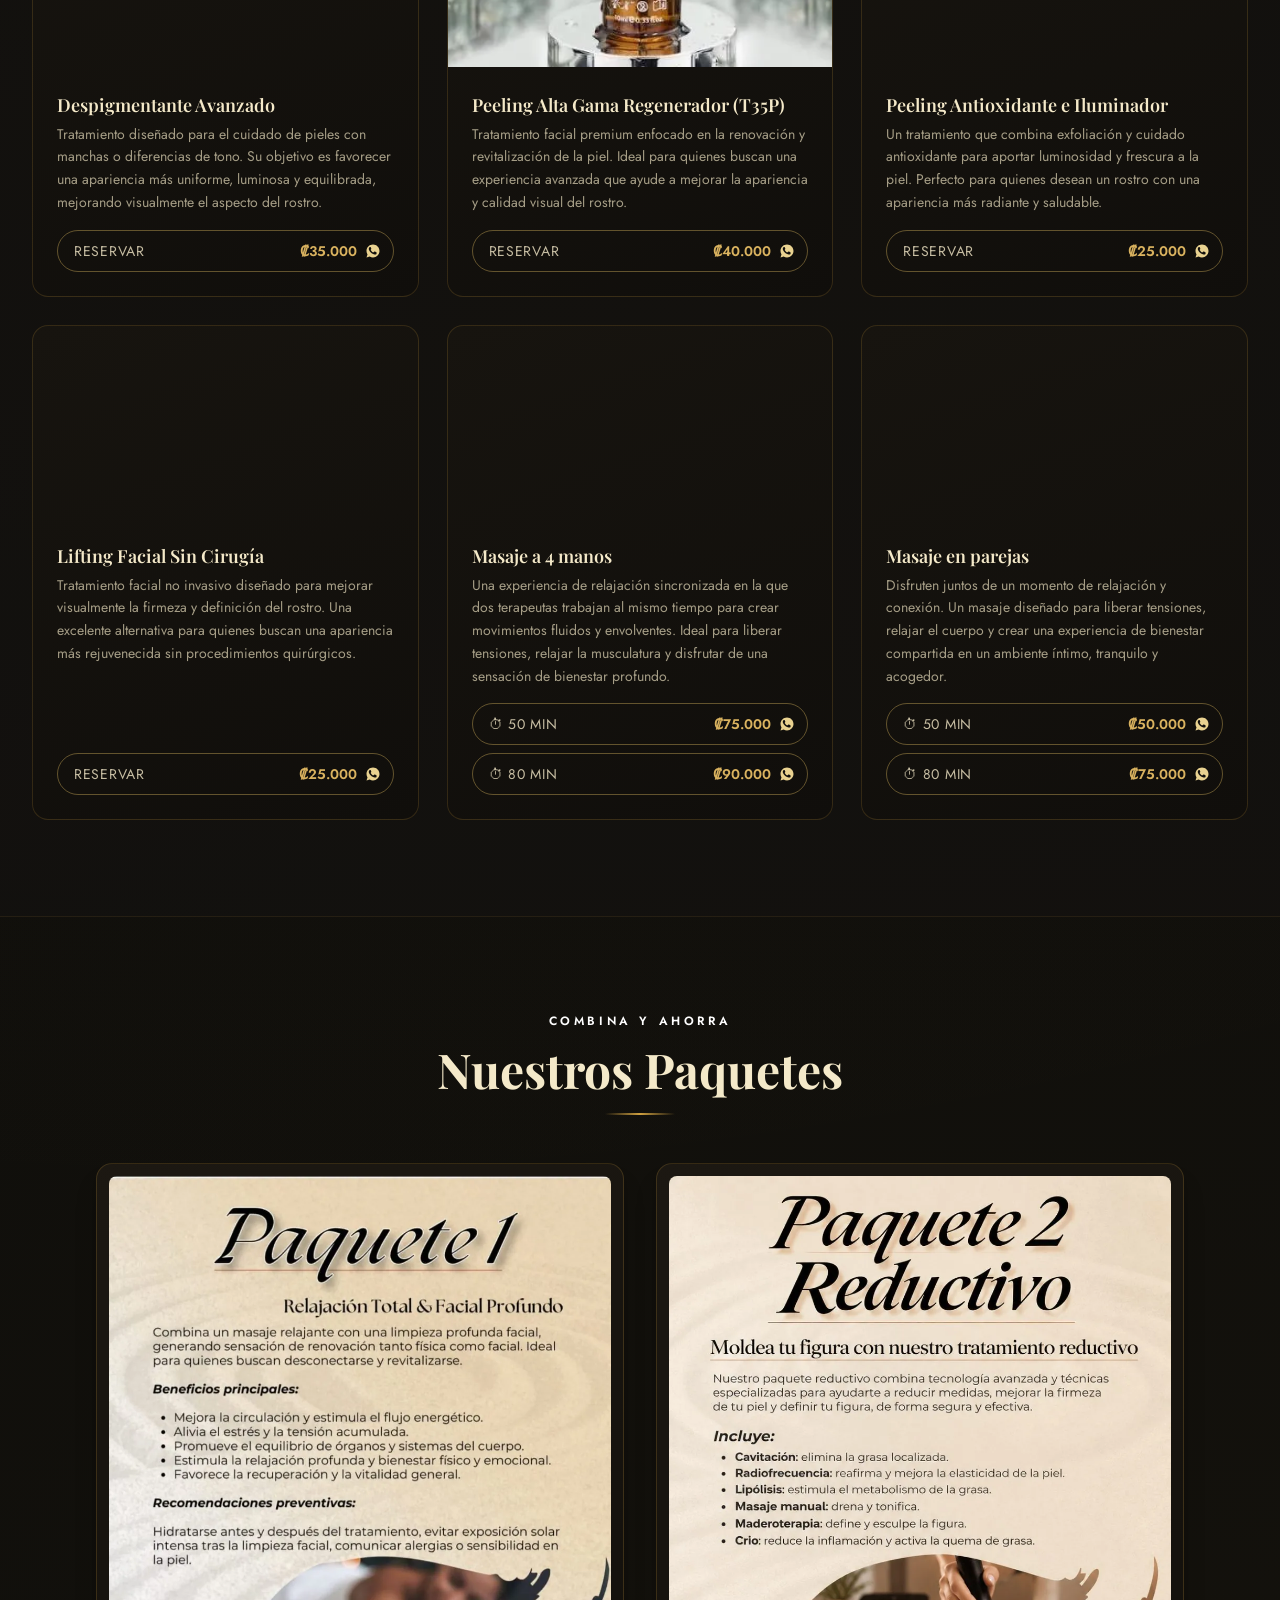
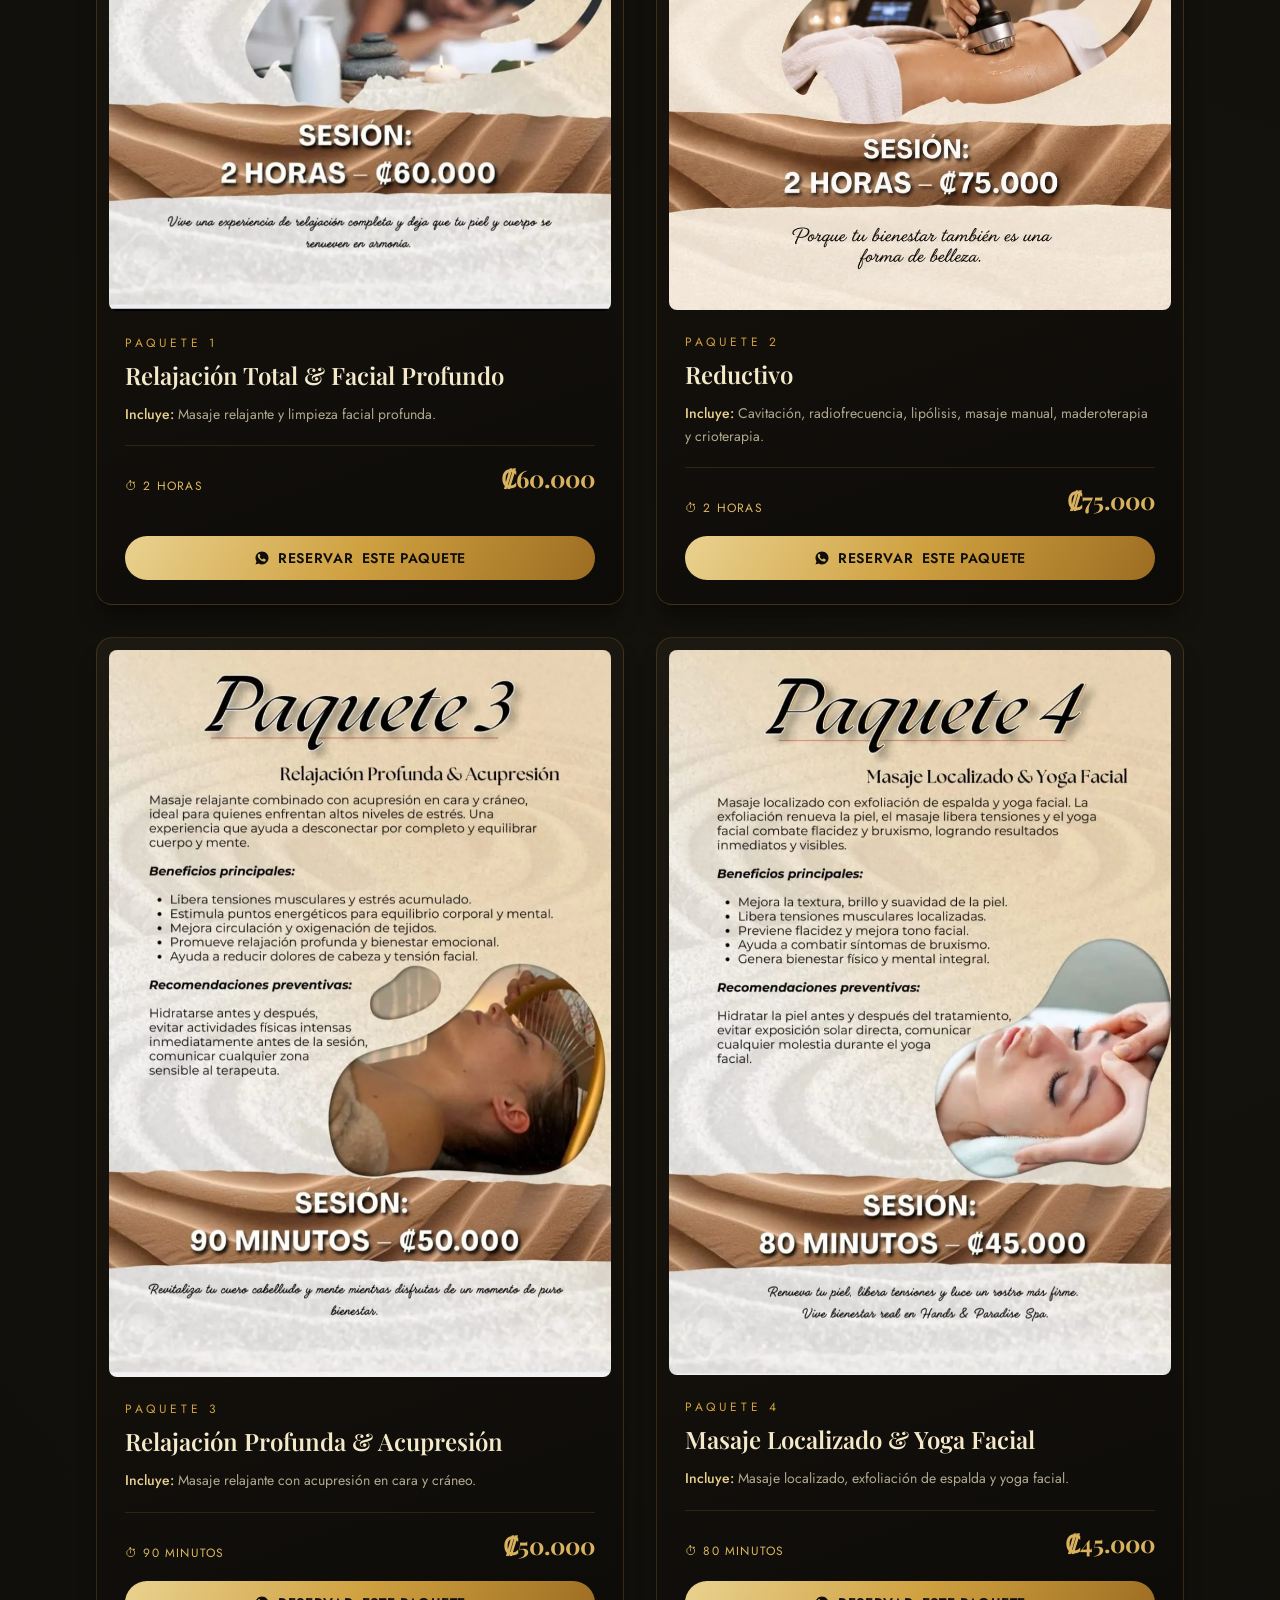
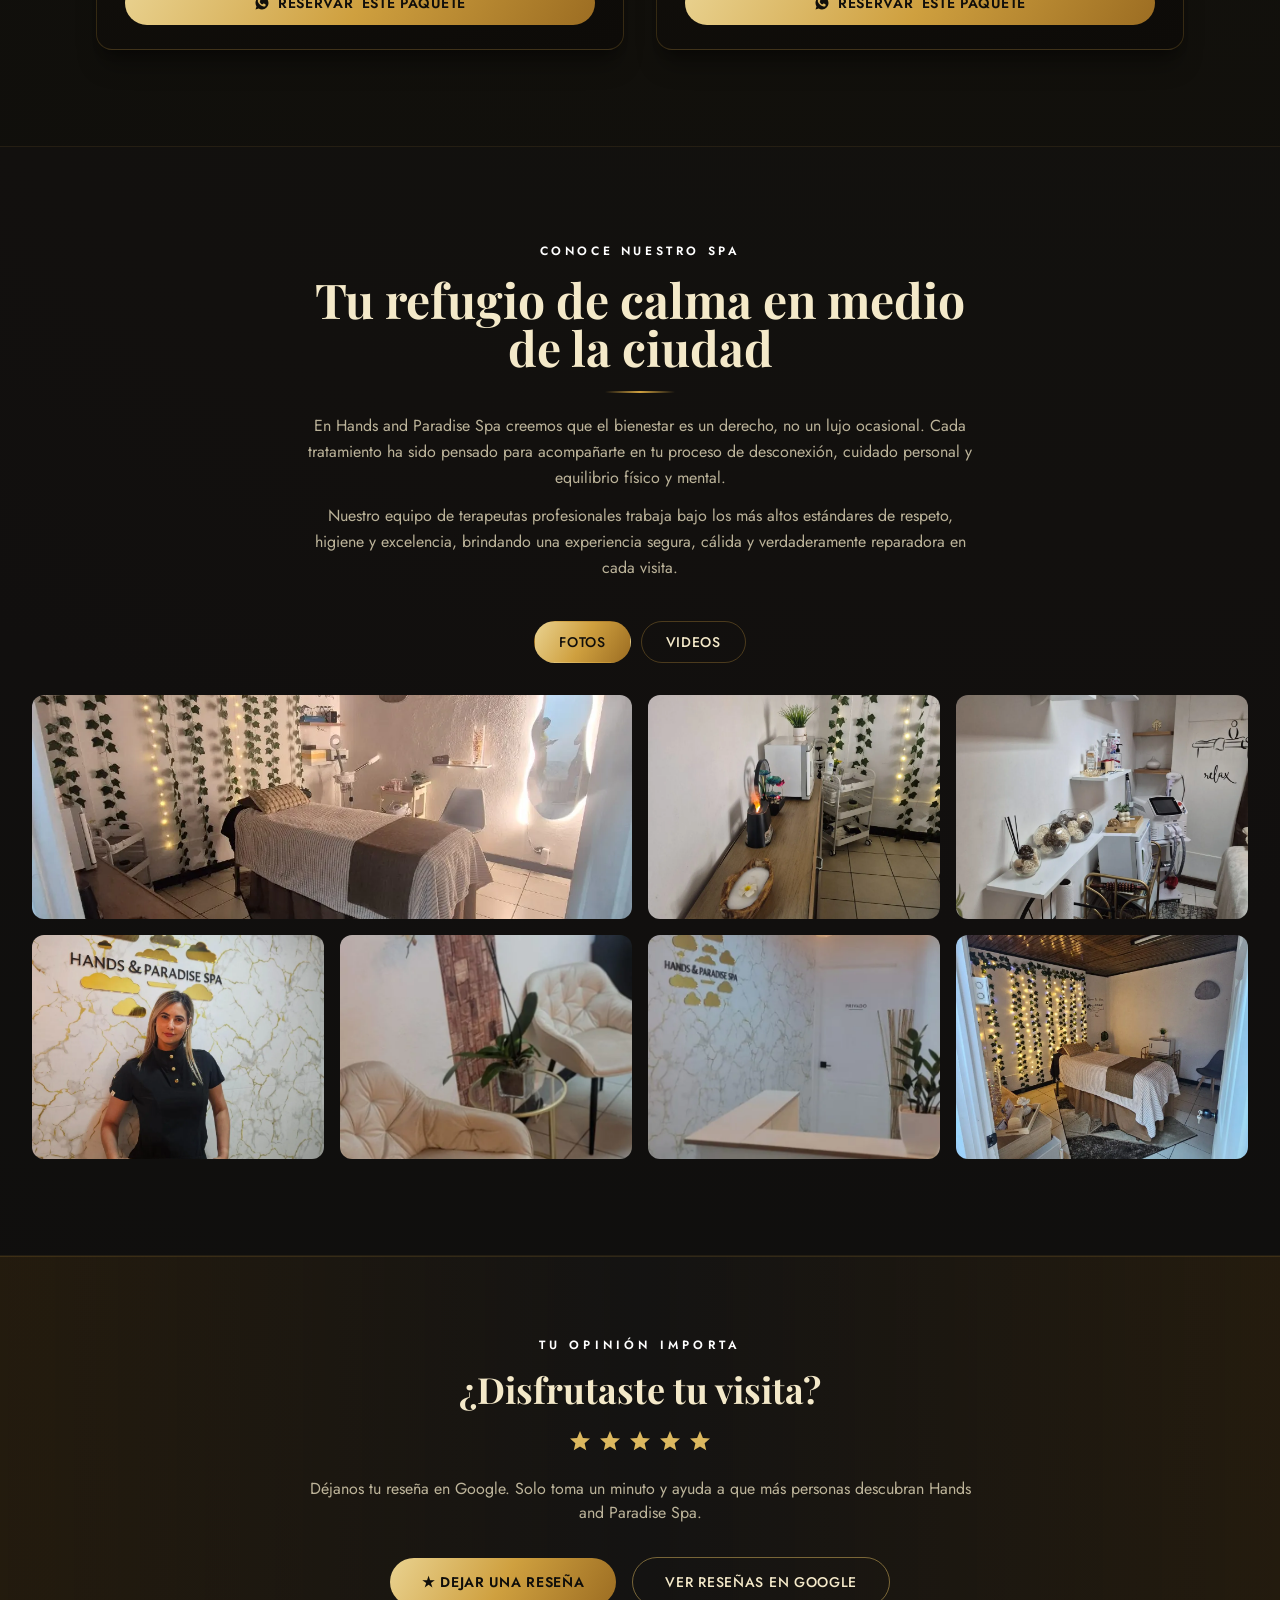
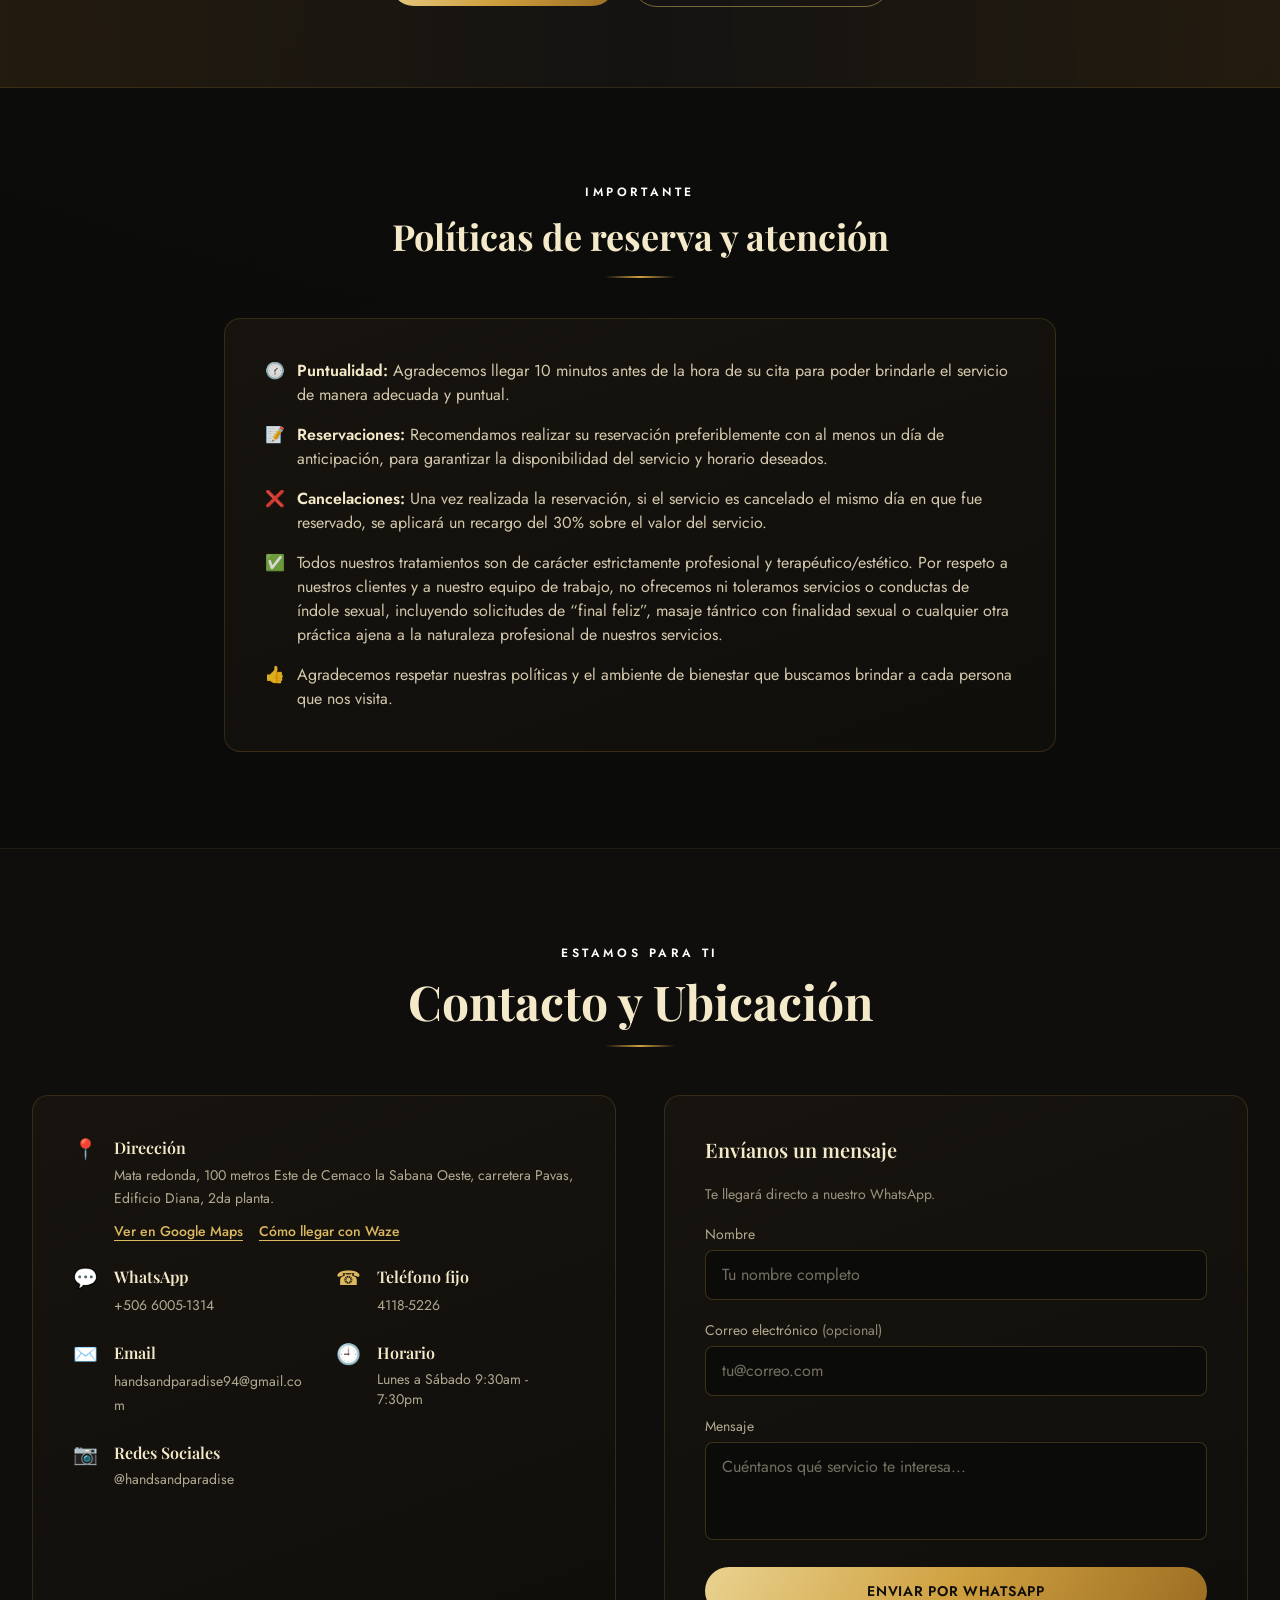
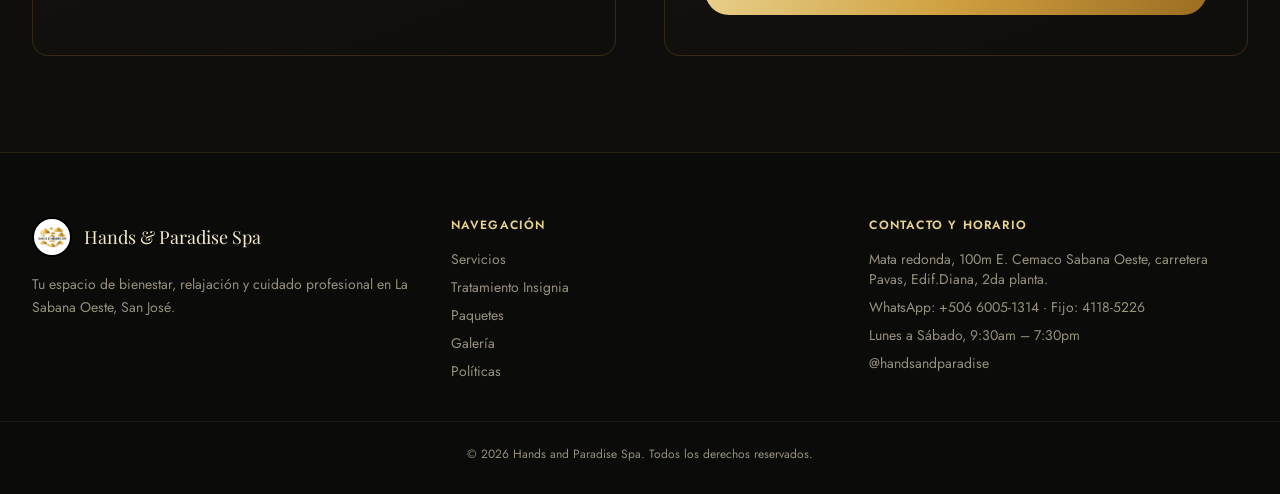
==== commit 9afa5336: "Corrige el correo de contacto: handsandparadise94@gmail.com (ES y EN) Co-Authored-By: Claude Opus 5." ====
--- a/index.html
+++ b/index.html
@@ -41,7 +41,7 @@
   "description": "Hands and Paradise Spa: masajes terapéuticos, tratamientos faciales y experiencias de bienestar premium en La Sabana Oeste, San José (zona Rohrmoser).",
   "url": "https://handsandparadisespa.com/",
   "telephone": "+506 6005-1314",
-  "email": "handsnandparadise94@gmail.com",
+  "email": "handsandparadise94@gmail.com",
   "address": {
     "@type": "PostalAddress",
     "streetAddress": "Mata Redonda, 100 metros Este de Cemaco La Sabana Oeste, carretera Pavas, Edificio Diana, 2da planta",
@@ -738,7 +738,7 @@
           <span class="text-gold-300 text-xl" aria-hidden="true">✉️</span>
           <div>
             <h3 class="font-semibold text-gold-100 mb-1">Email</h3>
-            <a href="mailto:handsnandparadise94@gmail.com" class="text-gold-100/70 hover:text-gold-300 text-sm break-all focus-gold">handsnandparadise94@gmail.com</a>
+            <a href="mailto:handsandparadise94@gmail.com" class="text-gold-100/70 hover:text-gold-300 text-sm break-all focus-gold">handsandparadise94@gmail.com</a>
           </div>
         </div>
 
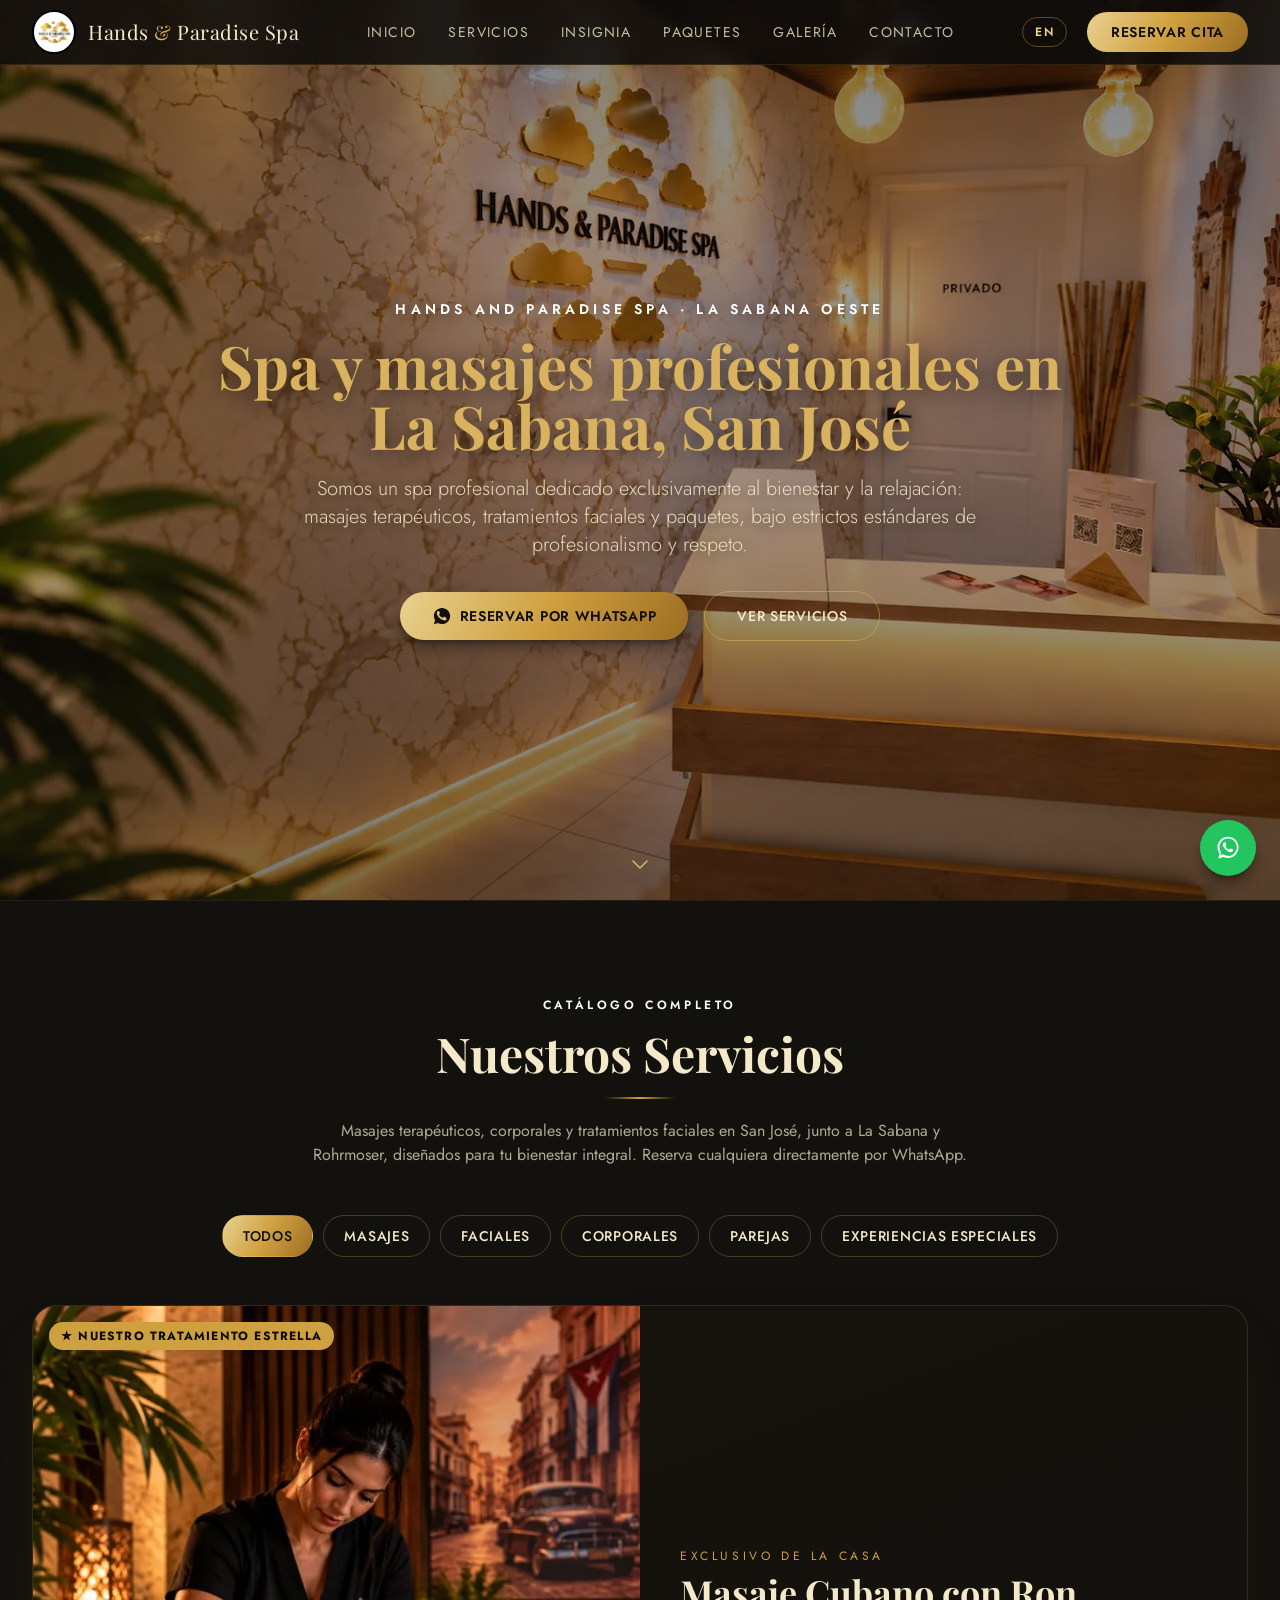
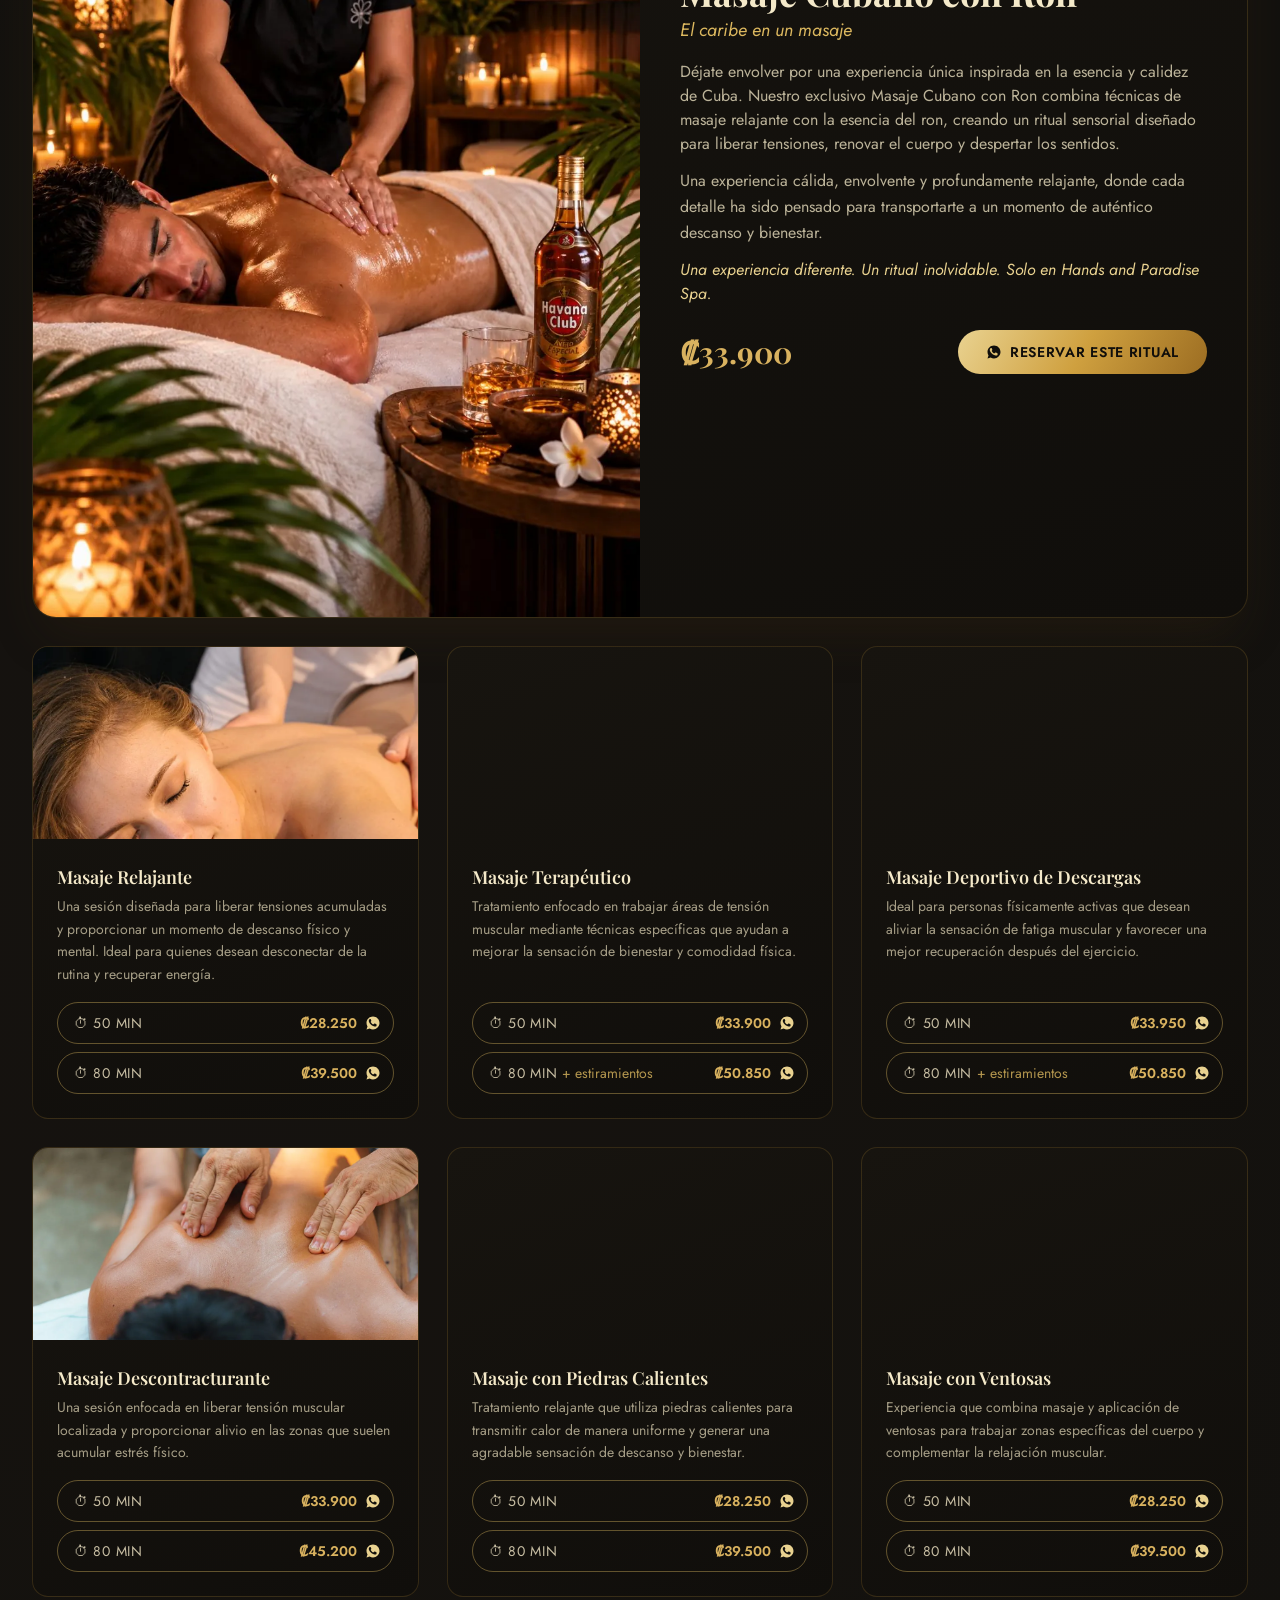
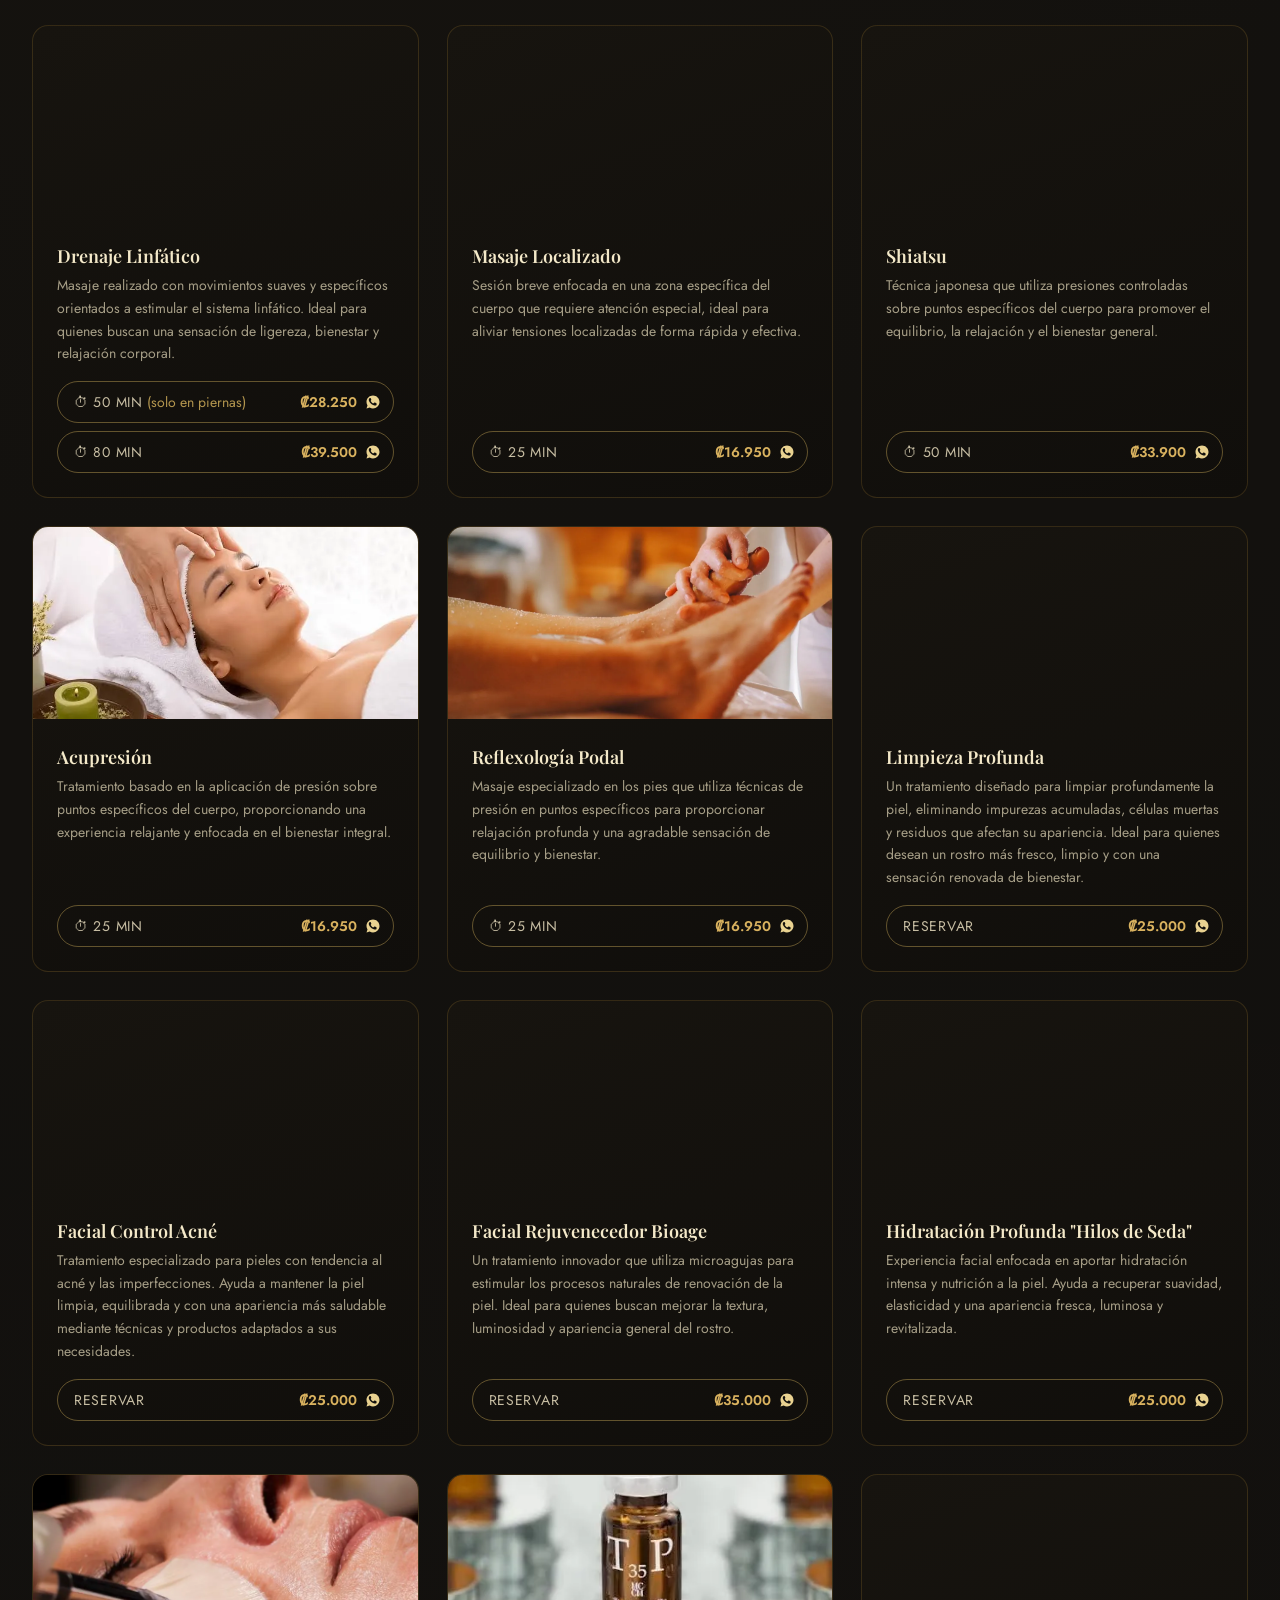
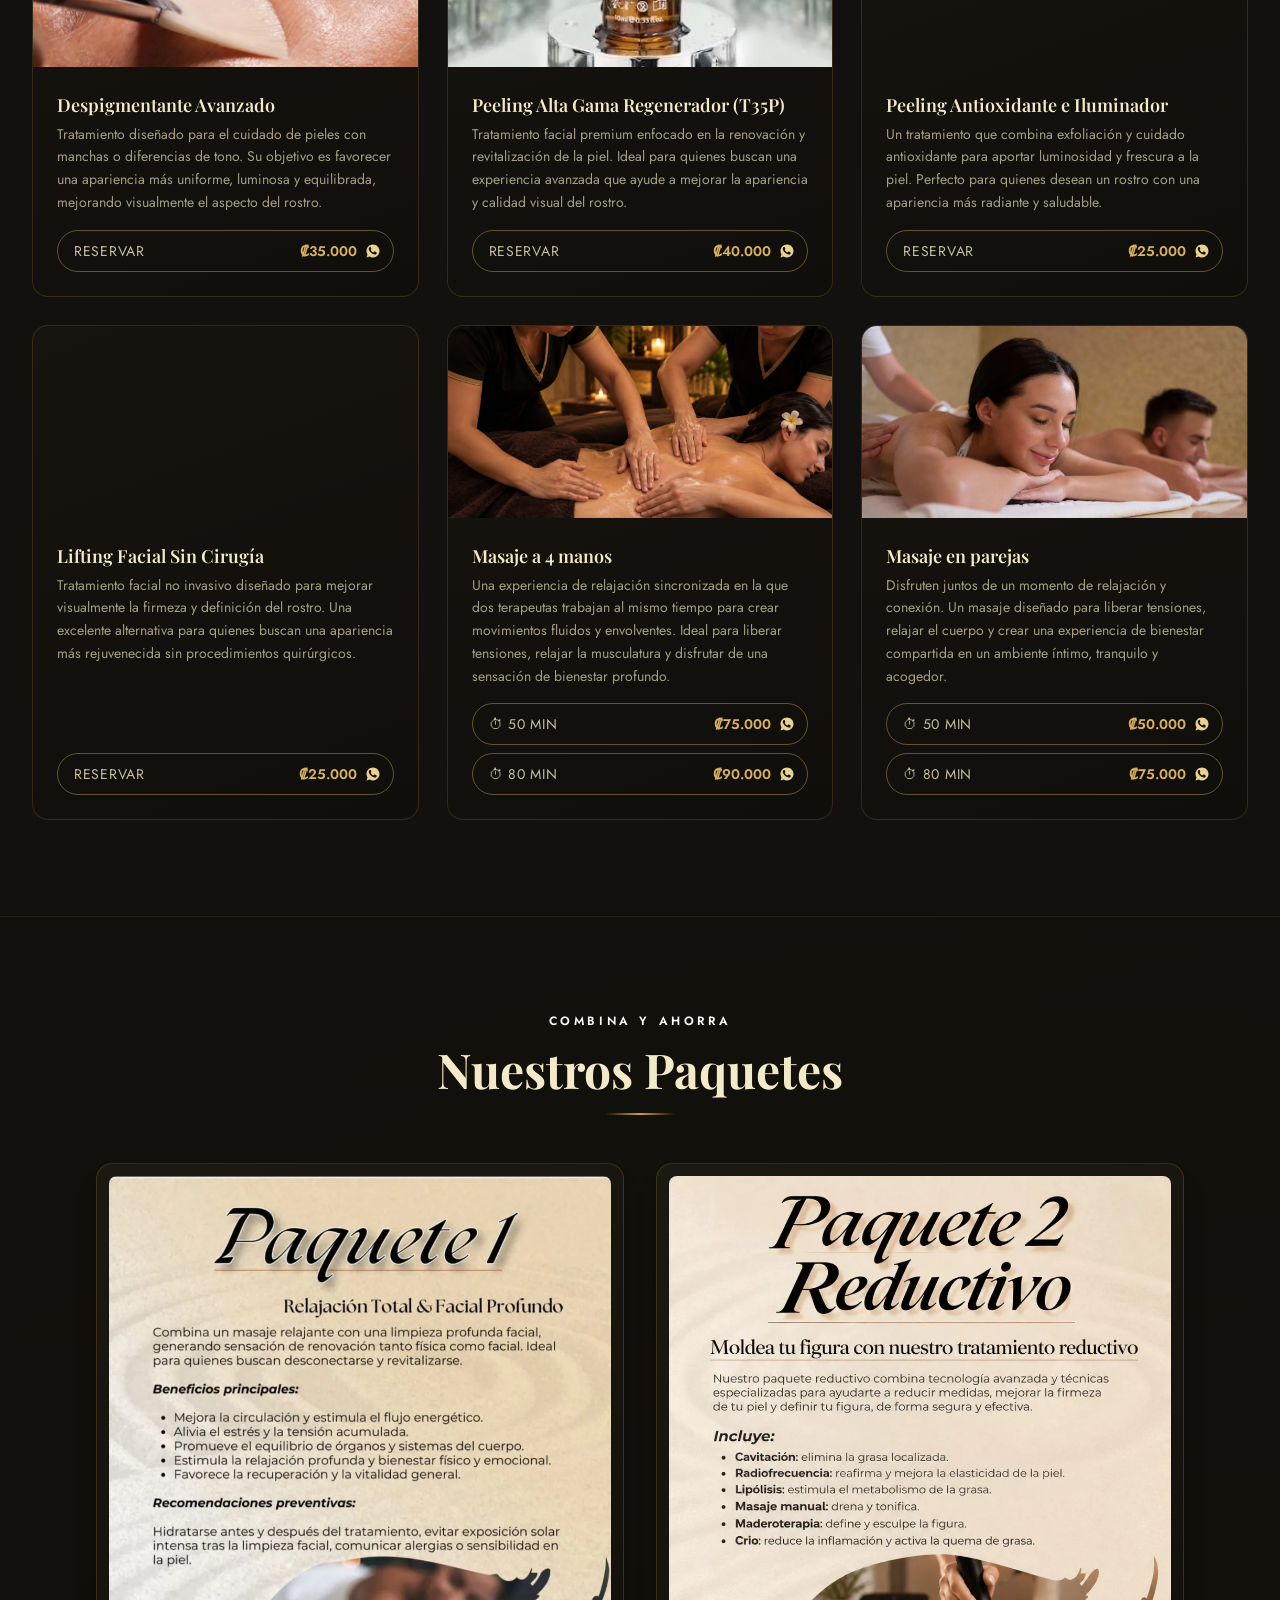
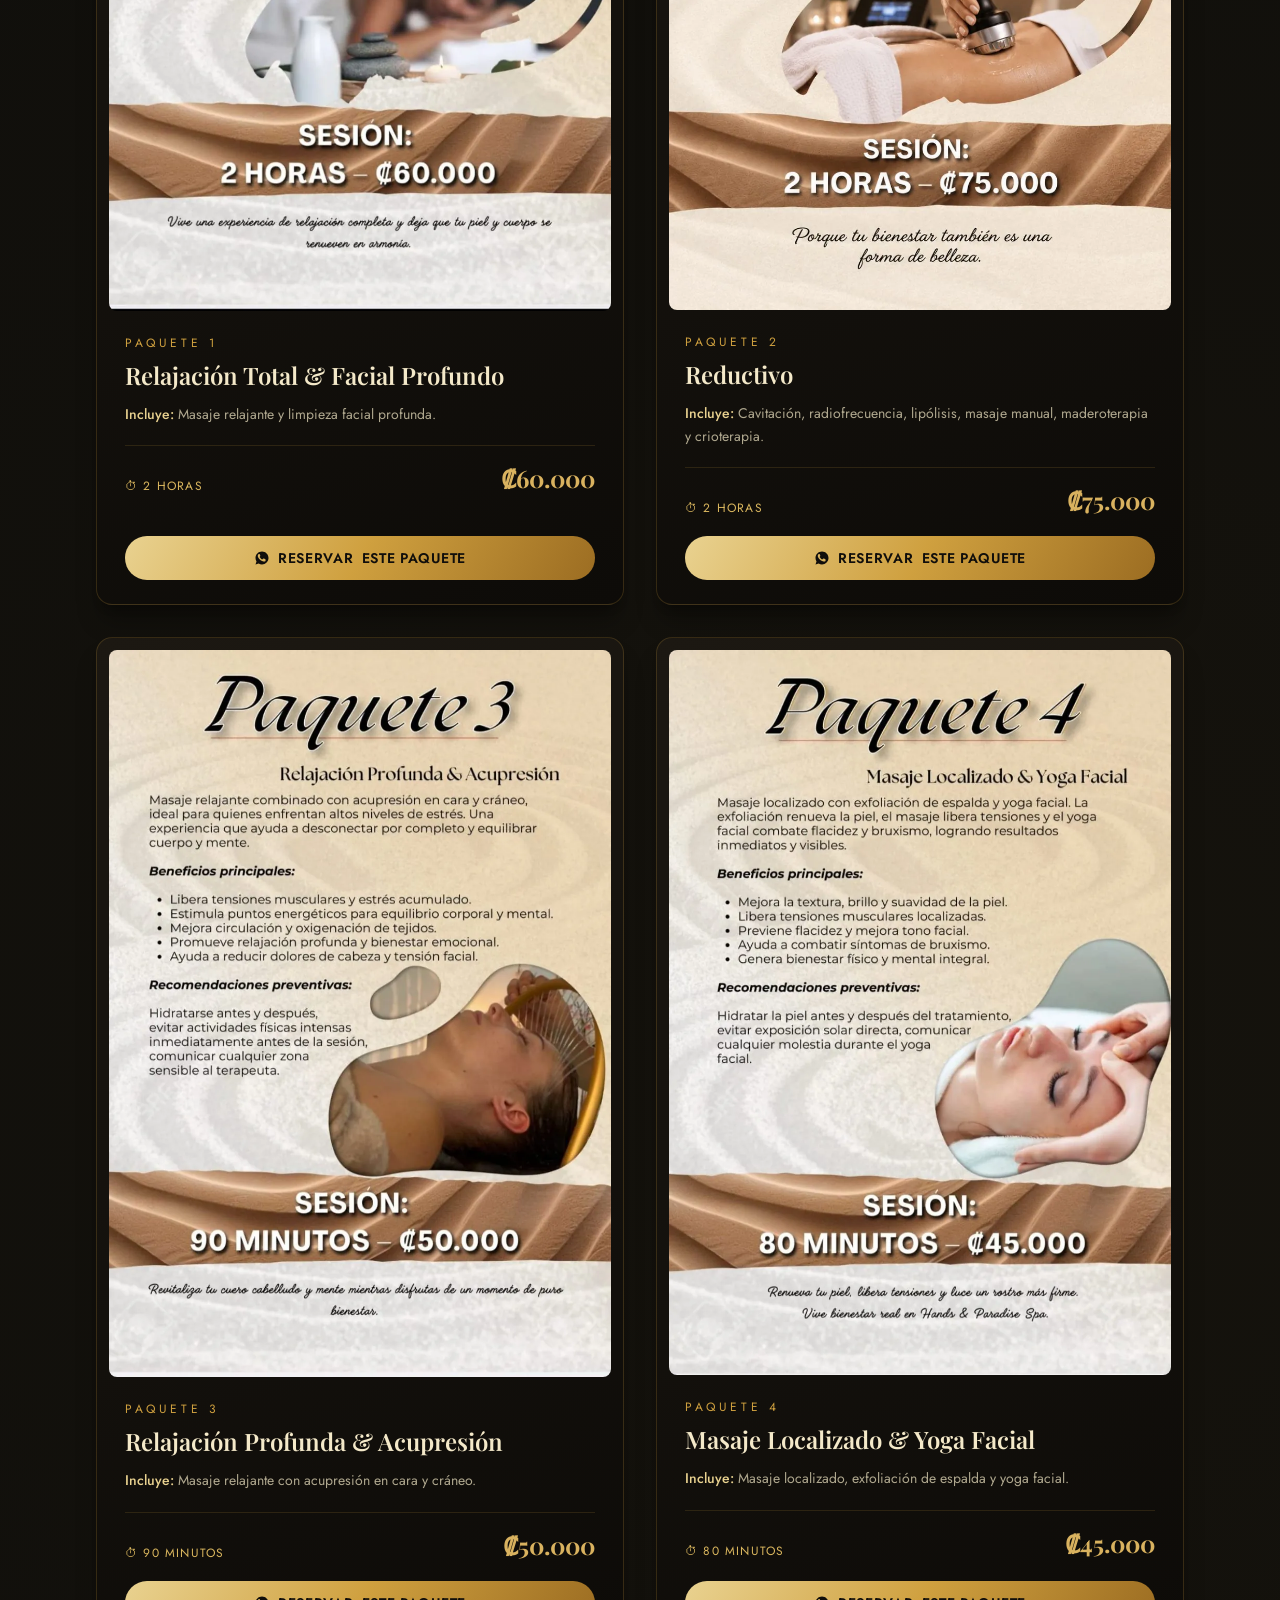
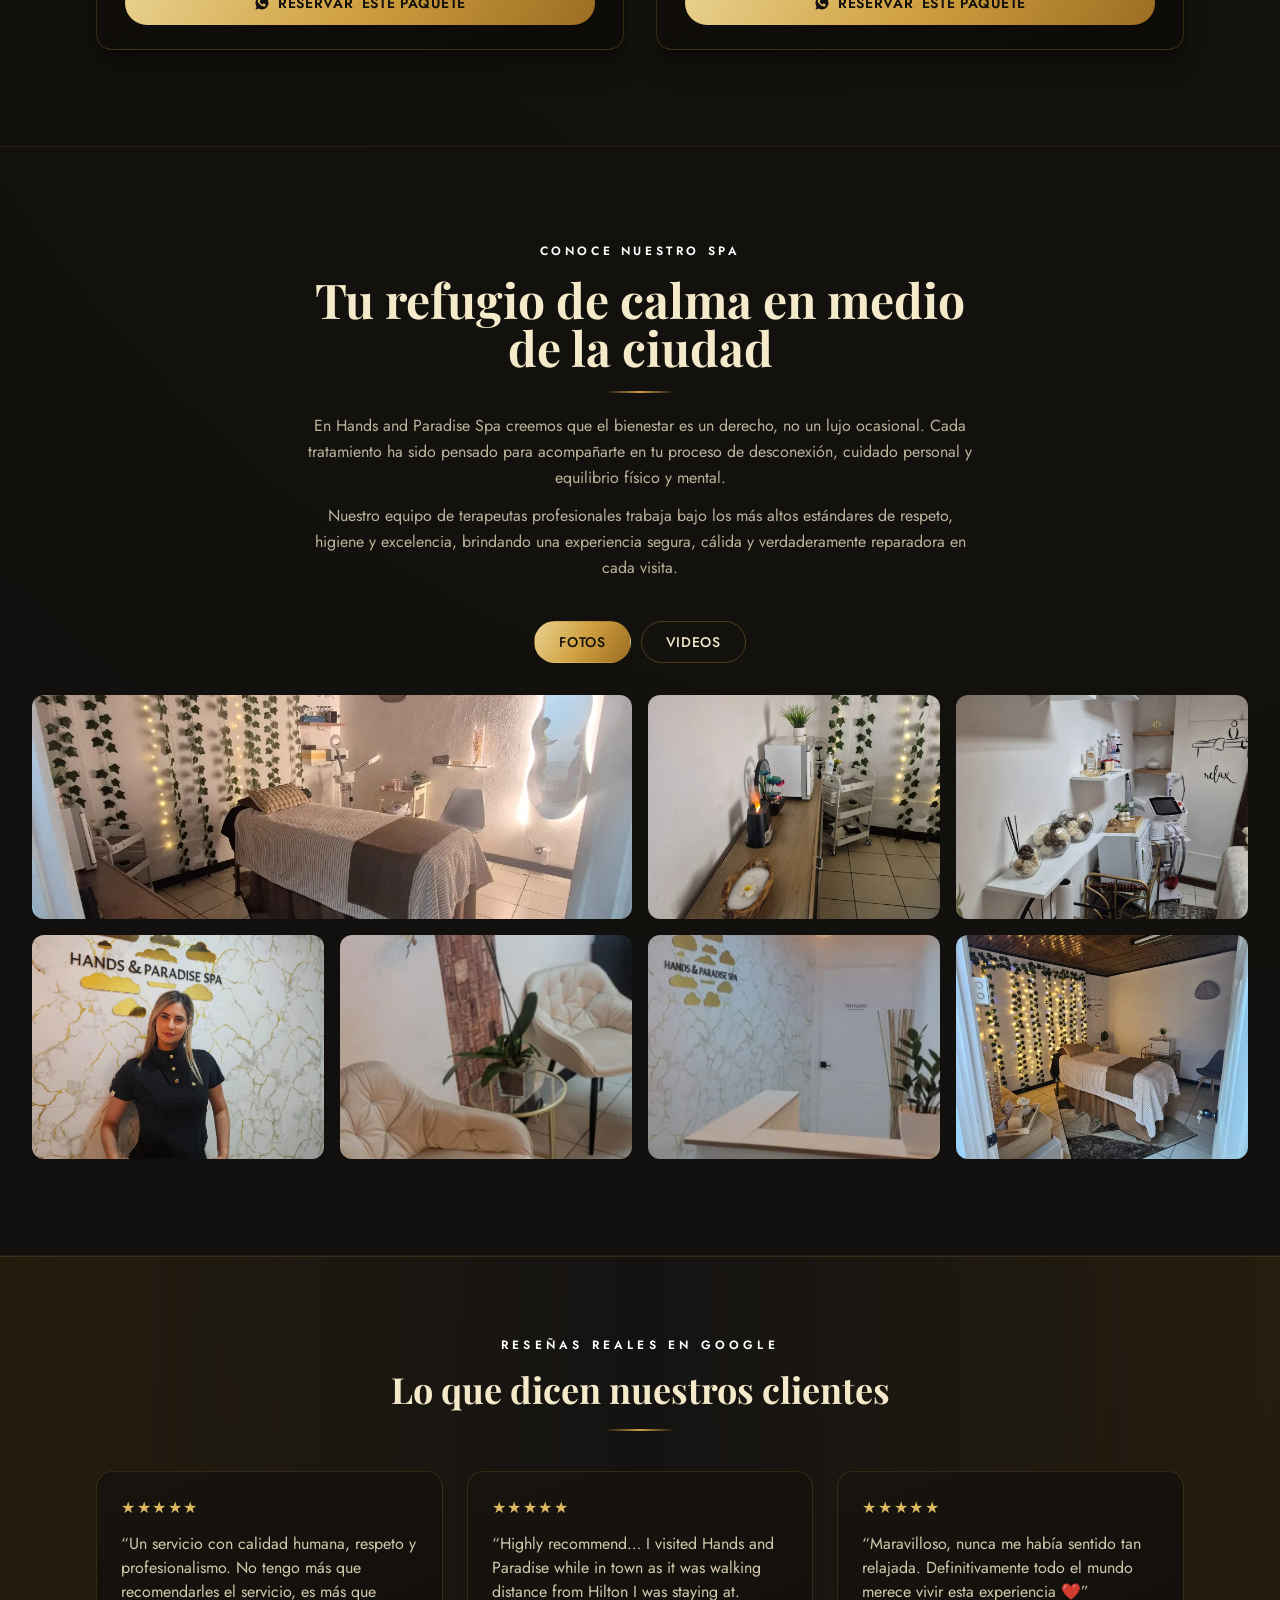
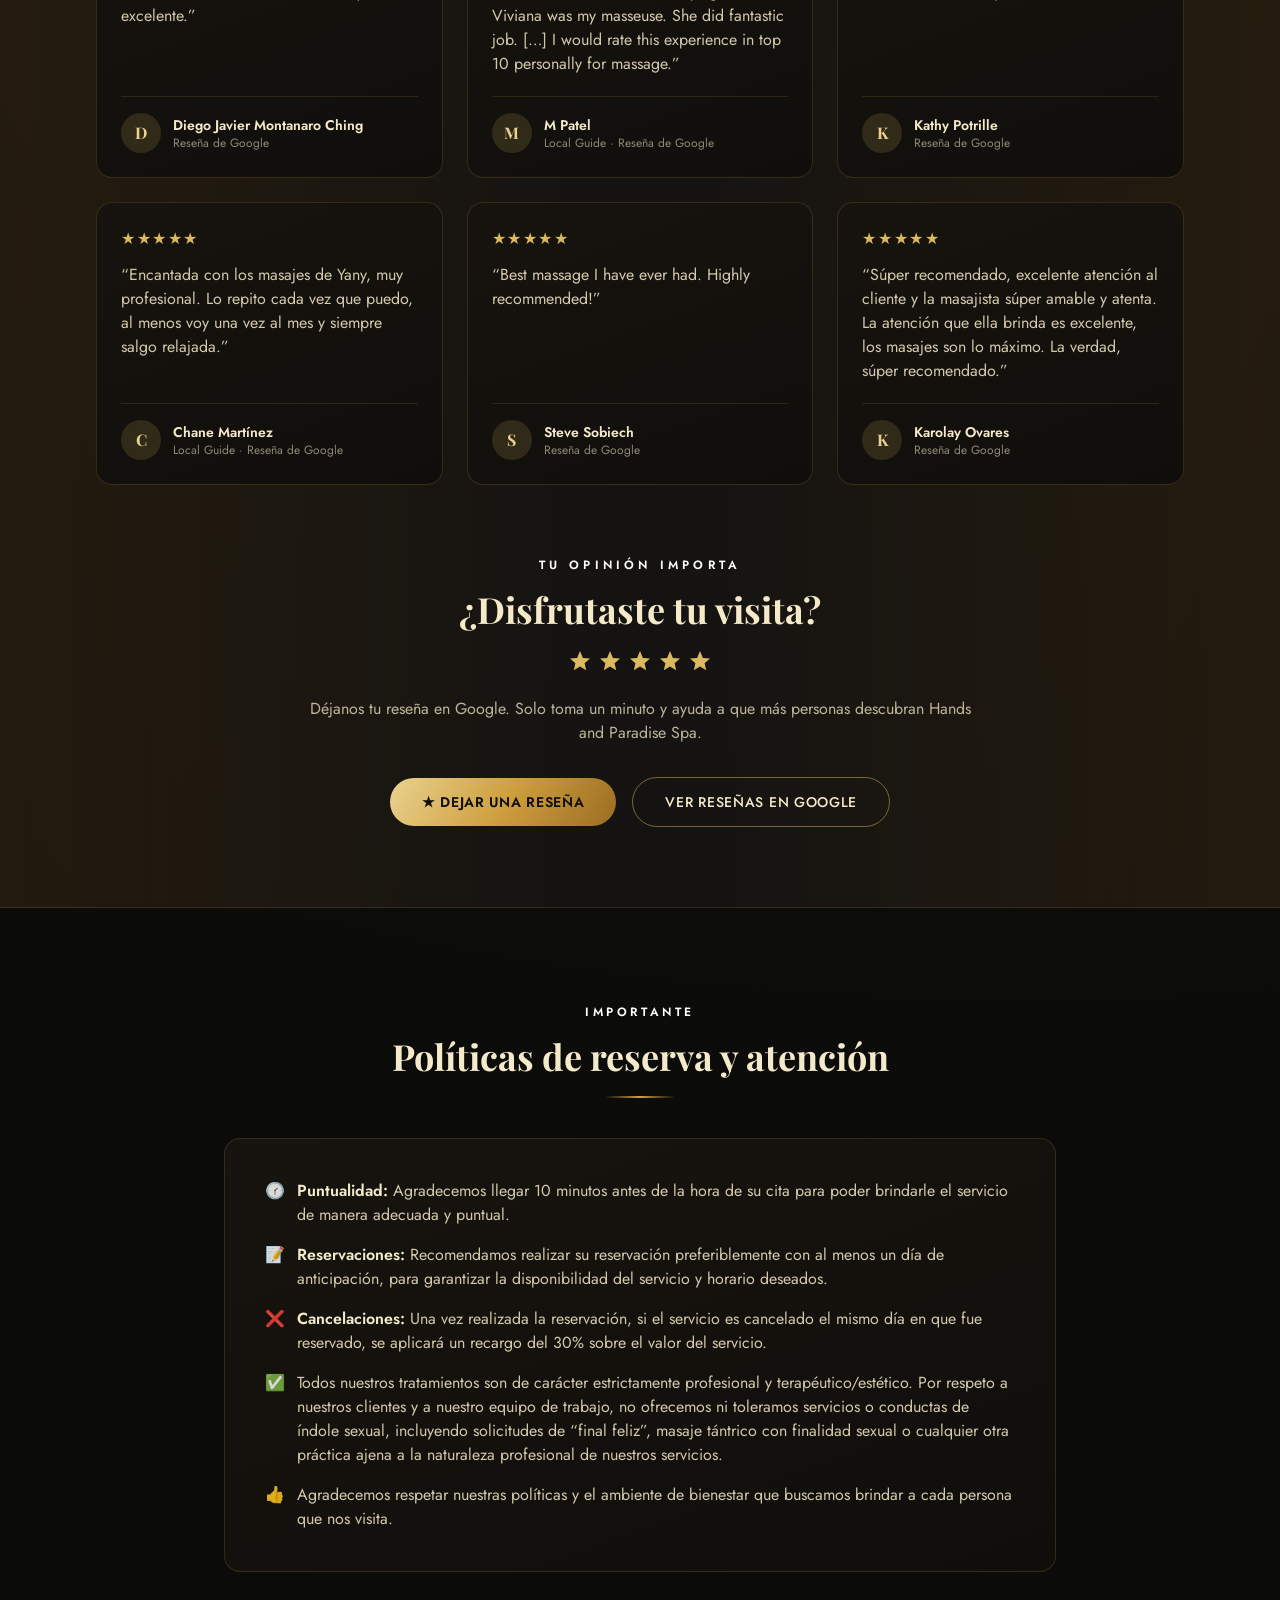
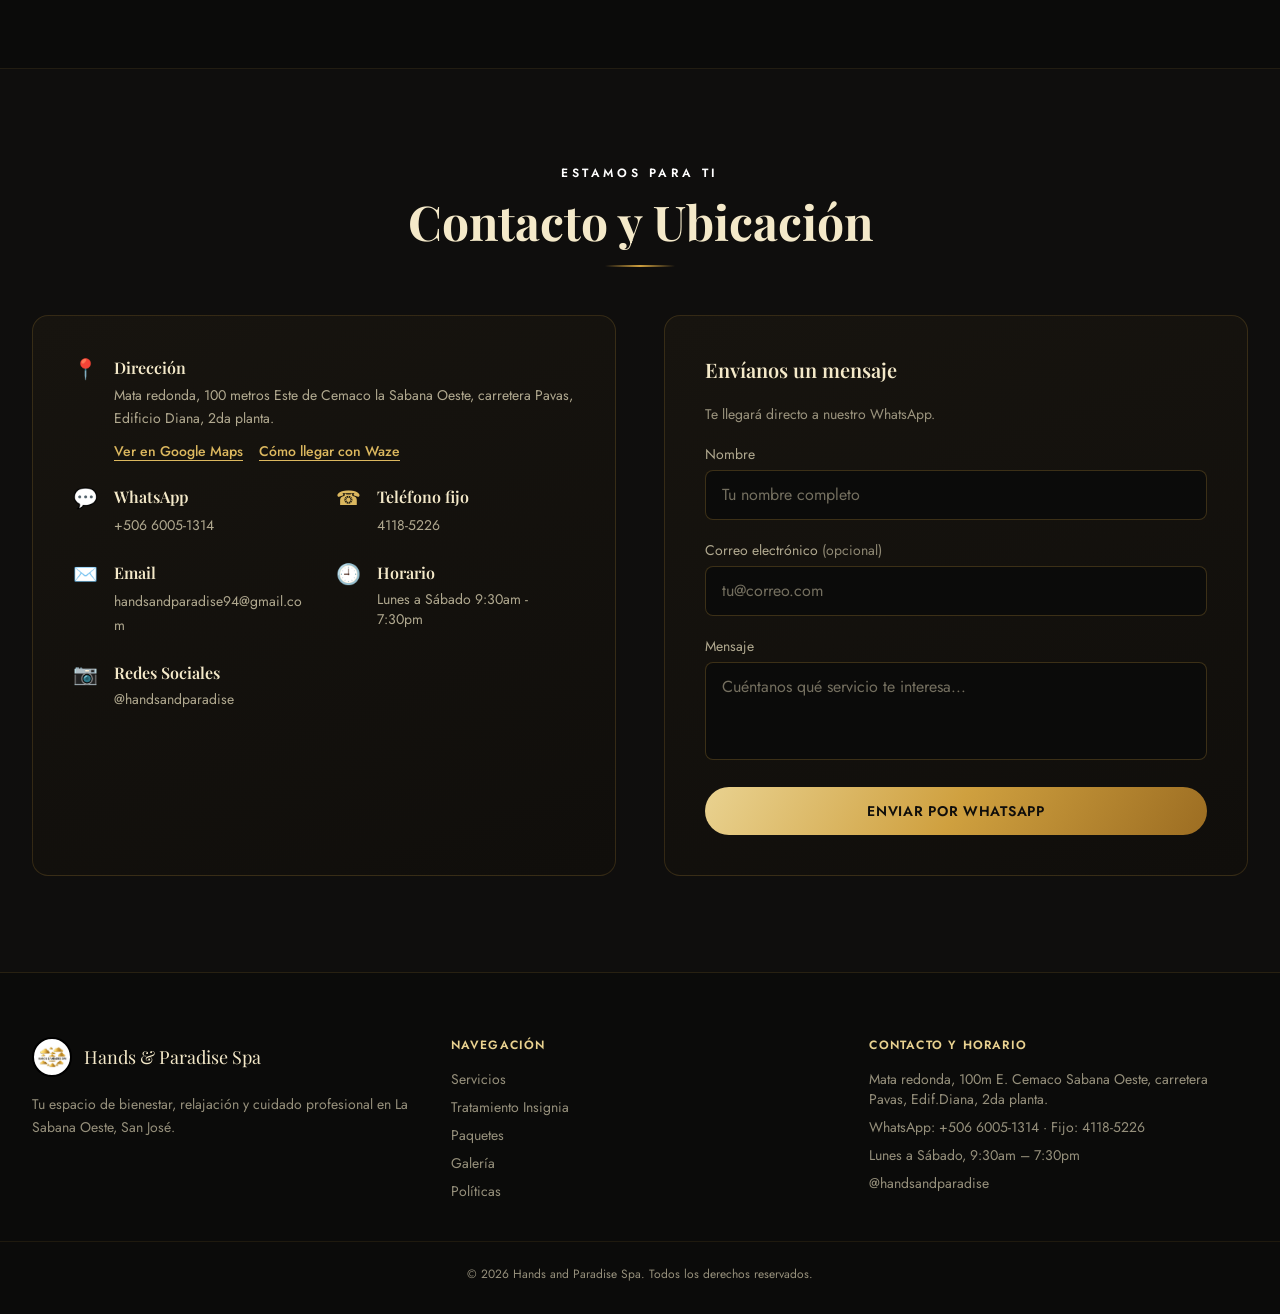
==== commit fc0c2bf7: "Agrega "Lo que dicen nuestros clientes": 6 reseñas de Google (ES y EN) Co-Authored-By: Claude Opus 5" ====
--- a/index.html
+++ b/index.html
@@ -665,6 +665,46 @@
 
 <!-- RESEÑAS GOOGLE -->
 <section id="resenas" class="py-12 sm:py-20 bg-gradient-to-r from-gold-700/20 via-ink-800 to-gold-700/20 border-y border-gold-400/15">
+  <div class="max-w-6xl mx-auto px-6 sm:px-8 mb-12 sm:mb-16">
+    <div class="text-center max-w-2xl mx-auto mb-8 sm:mb-10 reveal">
+      <p class="uppercase tracking-[0.35em] text-white text-xs mb-4 font-semibold">Reseñas reales en Google</p>
+      <h2 class="font-display text-3xl sm:text-4xl font-bold text-gold-100 mb-5">Lo que dicen nuestros clientes</h2>
+      <div class="gold-line mx-auto"></div>
+    </div>
+    <div class="reveal flex md:grid md:grid-cols-3 gap-4 sm:gap-6 overflow-x-auto md:overflow-visible snap-x snap-mandatory -mx-6 px-6 md:mx-0 md:px-0 pb-2 [scrollbar-width:none] [&::-webkit-scrollbar]:hidden" aria-label="Reseñas de clientes">
+      <figure class="snap-center shrink-0 w-[85%] sm:w-[60%] md:w-auto card-surface rounded-2xl p-6 flex flex-col text-left">
+        <div class="text-gold-300 tracking-widest mb-3" aria-label="5 de 5 estrellas">★★★★★</div>
+        <blockquote class="text-gold-100/85 leading-relaxed text-sm sm:text-base flex-1">“Un servicio con calidad humana, respeto y profesionalismo. No tengo más que recomendarles el servicio, es más que excelente.”</blockquote>
+        <figcaption class="flex items-center gap-3 mt-5 pt-4 border-t border-gold-400/15"><span class="h-10 w-10 shrink-0 rounded-full bg-gold-300/15 text-gold-200 flex items-center justify-center font-display font-bold" aria-hidden="true">D</span><span><span class="block text-gold-100 font-semibold text-sm">Diego Javier Montanaro Ching</span><span class="block text-gold-100/55 text-xs">Reseña de Google</span></span></figcaption>
+      </figure>
+      <figure class="snap-center shrink-0 w-[85%] sm:w-[60%] md:w-auto card-surface rounded-2xl p-6 flex flex-col text-left">
+        <div class="text-gold-300 tracking-widest mb-3" aria-label="5 de 5 estrellas">★★★★★</div>
+        <blockquote class="text-gold-100/85 leading-relaxed text-sm sm:text-base flex-1">“Highly recommend… I visited Hands and Paradise while in town as it was walking distance from Hilton I was staying at. Viviana was my masseuse. She did fantastic job. […] I would rate this experience in top 10 personally for massage.”</blockquote>
+        <figcaption class="flex items-center gap-3 mt-5 pt-4 border-t border-gold-400/15"><span class="h-10 w-10 shrink-0 rounded-full bg-gold-300/15 text-gold-200 flex items-center justify-center font-display font-bold" aria-hidden="true">M</span><span><span class="block text-gold-100 font-semibold text-sm">M Patel</span><span class="block text-gold-100/55 text-xs">Local Guide · Reseña de Google</span></span></figcaption>
+      </figure>
+      <figure class="snap-center shrink-0 w-[85%] sm:w-[60%] md:w-auto card-surface rounded-2xl p-6 flex flex-col text-left">
+        <div class="text-gold-300 tracking-widest mb-3" aria-label="5 de 5 estrellas">★★★★★</div>
+        <blockquote class="text-gold-100/85 leading-relaxed text-sm sm:text-base flex-1">“Maravilloso, nunca me había sentido tan relajada. Definitivamente todo el mundo merece vivir esta experiencia ❤️”</blockquote>
+        <figcaption class="flex items-center gap-3 mt-5 pt-4 border-t border-gold-400/15"><span class="h-10 w-10 shrink-0 rounded-full bg-gold-300/15 text-gold-200 flex items-center justify-center font-display font-bold" aria-hidden="true">K</span><span><span class="block text-gold-100 font-semibold text-sm">Kathy Potrille</span><span class="block text-gold-100/55 text-xs">Reseña de Google</span></span></figcaption>
+      </figure>
+      <figure class="snap-center shrink-0 w-[85%] sm:w-[60%] md:w-auto card-surface rounded-2xl p-6 flex flex-col text-left">
+        <div class="text-gold-300 tracking-widest mb-3" aria-label="5 de 5 estrellas">★★★★★</div>
+        <blockquote class="text-gold-100/85 leading-relaxed text-sm sm:text-base flex-1">“Encantada con los masajes de Yany, muy profesional. Lo repito cada vez que puedo, al menos voy una vez al mes y siempre salgo relajada.”</blockquote>
+        <figcaption class="flex items-center gap-3 mt-5 pt-4 border-t border-gold-400/15"><span class="h-10 w-10 shrink-0 rounded-full bg-gold-300/15 text-gold-200 flex items-center justify-center font-display font-bold" aria-hidden="true">C</span><span><span class="block text-gold-100 font-semibold text-sm">Chane Martínez</span><span class="block text-gold-100/55 text-xs">Local Guide · Reseña de Google</span></span></figcaption>
+      </figure>
+      <figure class="snap-center shrink-0 w-[85%] sm:w-[60%] md:w-auto card-surface rounded-2xl p-6 flex flex-col text-left">
+        <div class="text-gold-300 tracking-widest mb-3" aria-label="5 de 5 estrellas">★★★★★</div>
+        <blockquote class="text-gold-100/85 leading-relaxed text-sm sm:text-base flex-1">“Best massage I have ever had. Highly recommended!”</blockquote>
+        <figcaption class="flex items-center gap-3 mt-5 pt-4 border-t border-gold-400/15"><span class="h-10 w-10 shrink-0 rounded-full bg-gold-300/15 text-gold-200 flex items-center justify-center font-display font-bold" aria-hidden="true">S</span><span><span class="block text-gold-100 font-semibold text-sm">Steve Sobiech</span><span class="block text-gold-100/55 text-xs">Reseña de Google</span></span></figcaption>
+      </figure>
+      <figure class="snap-center shrink-0 w-[85%] sm:w-[60%] md:w-auto card-surface rounded-2xl p-6 flex flex-col text-left">
+        <div class="text-gold-300 tracking-widest mb-3" aria-label="5 de 5 estrellas">★★★★★</div>
+        <blockquote class="text-gold-100/85 leading-relaxed text-sm sm:text-base flex-1">“Súper recomendado, excelente atención al cliente y la masajista súper amable y atenta. La atención que ella brinda es excelente, los masajes son lo máximo. La verdad, súper recomendado.”</blockquote>
+        <figcaption class="flex items-center gap-3 mt-5 pt-4 border-t border-gold-400/15"><span class="h-10 w-10 shrink-0 rounded-full bg-gold-300/15 text-gold-200 flex items-center justify-center font-display font-bold" aria-hidden="true">K</span><span><span class="block text-gold-100 font-semibold text-sm">Karolay Ovares</span><span class="block text-gold-100/55 text-xs">Reseña de Google</span></span></figcaption>
+      </figure>
+    </div>
+    <p class="md:hidden text-center text-gold-100/50 text-xs mt-3" aria-hidden="true">Desliza para ver más →</p>
+  </div>
   <div class="max-w-3xl mx-auto px-6 sm:px-8 text-center reveal">
     <p class="uppercase tracking-[0.35em] text-white text-xs mb-4 font-semibold">Tu opinión importa</p>
     <h2 class="font-display text-3xl sm:text-4xl font-bold text-gold-100 mb-5">¿Disfrutaste tu visita?</h2>
--- a/css/styles.css
+++ b/css/styles.css
@@ -1 +1 @@
-*,:after,:before{--tw-border-spacing-x:0;--tw-border-spacing-y:0;--tw-translate-x:0;--tw-translate-y:0;--tw-rotate:0;--tw-skew-x:0;--tw-skew-y:0;--tw-scale-x:1;--tw-scale-y:1;--tw-pan-x: ;--tw-pan-y: ;--tw-pinch-zoom: ;--tw-scroll-snap-strictness:proximity;--tw-gradient-from-position: ;--tw-gradient-via-position: ;--tw-gradient-to-position: ;--tw-ordinal: ;--tw-slashed-zero: ;--tw-numeric-figure: ;--tw-numeric-spacing: ;--tw-numeric-fraction: ;--tw-ring-inset: ;--tw-ring-offset-width:0px;--tw-ring-offset-color:#fff;--tw-ring-color:rgba(59,130,246,.5);--tw-ring-offset-shadow:0 0 #0000;--tw-ring-shadow:0 0 #0000;--tw-shadow:0 0 #0000;--tw-shadow-colored:0 0 #0000;--tw-blur: ;--tw-brightness: ;--tw-contrast: ;--tw-grayscale: ;--tw-hue-rotate: ;--tw-invert: ;--tw-saturate: ;--tw-sepia: ;--tw-drop-shadow: ;--tw-backdrop-blur: ;--tw-backdrop-brightness: ;--tw-backdrop-contrast: ;--tw-backdrop-grayscale: ;--tw-backdrop-hue-rotate: ;--tw-backdrop-invert: ;--tw-backdrop-opacity: ;--tw-backdrop-saturate: ;--tw-backdrop-sepia: ;--tw-contain-size: ;--tw-contain-layout: ;--tw-contain-paint: ;--tw-contain-style: }::backdrop{--tw-border-spacing-x:0;--tw-border-spacing-y:0;--tw-translate-x:0;--tw-translate-y:0;--tw-rotate:0;--tw-skew-x:0;--tw-skew-y:0;--tw-scale-x:1;--tw-scale-y:1;--tw-pan-x: ;--tw-pan-y: ;--tw-pinch-zoom: ;--tw-scroll-snap-strictness:proximity;--tw-gradient-from-position: ;--tw-gradient-via-position: ;--tw-gradient-to-position: ;--tw-ordinal: ;--tw-slashed-zero: ;--tw-numeric-figure: ;--tw-numeric-spacing: ;--tw-numeric-fraction: ;--tw-ring-inset: ;--tw-ring-offset-width:0px;--tw-ring-offset-color:#fff;--tw-ring-color:rgba(59,130,246,.5);--tw-ring-offset-shadow:0 0 #0000;--tw-ring-shadow:0 0 #0000;--tw-shadow:0 0 #0000;--tw-shadow-colored:0 0 #0000;--tw-blur: ;--tw-brightness: ;--tw-contrast: ;--tw-grayscale: ;--tw-hue-rotate: ;--tw-invert: ;--tw-saturate: ;--tw-sepia: ;--tw-drop-shadow: ;--tw-backdrop-blur: ;--tw-backdrop-brightness: ;--tw-backdrop-contrast: ;--tw-backdrop-grayscale: ;--tw-backdrop-hue-rotate: ;--tw-backdrop-invert: ;--tw-backdrop-opacity: ;--tw-backdrop-saturate: ;--tw-backdrop-sepia: ;--tw-contain-size: ;--tw-contain-layout: ;--tw-contain-paint: ;--tw-contain-style: }/*! tailwindcss v3.4.17 | MIT License | https://tailwindcss.com*/*,:after,:before{box-sizing:border-box;border:0 solid #e5e7eb}:after,:before{--tw-content:""}:host,html{line-height:1.5;-webkit-text-size-adjust:100%;-moz-tab-size:4;-o-tab-size:4;tab-size:4;font-family:ui-sans-serif,system-ui,sans-serif,Apple Color Emoji,Segoe UI Emoji,Segoe UI Symbol,Noto Color Emoji;font-feature-settings:normal;font-variation-settings:normal;-webkit-tap-highlight-color:transparent}body{margin:0;line-height:inherit}hr{height:0;color:inherit;border-top-width:1px}abbr:where([title]){-webkit-text-decoration:underline dotted;text-decoration:underline dotted}h1,h2,h3,h4,h5,h6{font-size:inherit;font-weight:inherit}a{color:inherit;text-decoration:inherit}b,strong{font-weight:bolder}code,kbd,pre,samp{font-family:ui-monospace,SFMono-Regular,Menlo,Monaco,Consolas,Liberation Mono,Courier New,monospace;font-feature-settings:normal;font-variation-settings:normal;font-size:1em}small{font-size:80%}sub,sup{font-size:75%;line-height:0;position:relative;vertical-align:baseline}sub{bottom:-.25em}sup{top:-.5em}table{text-indent:0;border-color:inherit;border-collapse:collapse}button,input,optgroup,select,textarea{font-family:inherit;font-feature-settings:inherit;font-variation-settings:inherit;font-size:100%;font-weight:inherit;line-height:inherit;letter-spacing:inherit;color:inherit;margin:0;padding:0}button,select{text-transform:none}button,input:where([type=button]),input:where([type=reset]),input:where([type=submit]){-webkit-appearance:button;background-color:transparent;background-image:none}:-moz-focusring{outline:auto}:-moz-ui-invalid{box-shadow:none}progress{vertical-align:baseline}::-webkit-inner-spin-button,::-webkit-outer-spin-button{height:auto}[type=search]{-webkit-appearance:textfield;outline-offset:-2px}::-webkit-search-decoration{-webkit-appearance:none}::-webkit-file-upload-button{-webkit-appearance:button;font:inherit}summary{display:list-item}blockquote,dd,dl,figure,h1,h2,h3,h4,h5,h6,hr,p,pre{margin:0}fieldset{margin:0}fieldset,legend{padding:0}menu,ol,ul{list-style:none;margin:0;padding:0}dialog{padding:0}textarea{resize:vertical}input::-moz-placeholder,textarea::-moz-placeholder{opacity:1;color:#9ca3af}input::placeholder,textarea::placeholder{opacity:1;color:#9ca3af}[role=button],button{cursor:pointer}:disabled{cursor:default}audio,canvas,embed,iframe,img,object,svg,video{display:block;vertical-align:middle}img,video{max-width:100%;height:auto}[hidden]:where(:not([hidden=until-found])){display:none}.sr-only{position:absolute;width:1px;height:1px;padding:0;margin:-1px;overflow:hidden;clip:rect(0,0,0,0);white-space:nowrap;border-width:0}.pointer-events-none{pointer-events:none}.visible{visibility:visible}.fixed{position:fixed}.absolute{position:absolute}.relative{position:relative}.inset-0{inset:0}.inset-x-0{left:0;right:0}.-top-12{top:-3rem}.bottom-6{bottom:1.5rem}.left-1\/2{left:50%}.left-4{left:1rem}.right-0{right:0}.right-4{right:1rem}.right-6{right:1.5rem}.top-0{top:0}.top-4{top:1rem}.z-10{z-index:10}.z-40{z-index:40}.z-50{z-index:50}.z-\[60\]{z-index:60}.z-\[70\]{z-index:70}.z-\[80\]{z-index:80}.col-span-2{grid-column:span 2/span 2}.-mx-6{margin-left:-1.5rem;margin-right:-1.5rem}.mx-auto{margin-left:auto;margin-right:auto}.-mt-2{margin-top:-.5rem}.mb-1{margin-bottom:.25rem}.mb-1\.5{margin-bottom:.375rem}.mb-2{margin-bottom:.5rem}.mb-3{margin-bottom:.75rem}.mb-4{margin-bottom:1rem}.mb-5{margin-bottom:1.25rem}.mb-6{margin-bottom:1.5rem}.mb-7{margin-bottom:1.75rem}.mb-8{margin-bottom:2rem}.ml-1{margin-left:.25rem}.mt-3{margin-top:.75rem}.mt-4{margin-top:1rem}.mt-5{margin-top:1.25rem}.mt-auto{margin-top:auto}.block{display:block}.flex{display:flex}.inline-flex{display:inline-flex}.grid{display:grid}.hidden{display:none}.aspect-video{aspect-ratio:16/9}.h-10{height:2.5rem}.h-11{height:2.75rem}.h-12{height:3rem}.h-14{height:3.5rem}.h-36{height:9rem}.h-4{height:1rem}.h-44{height:11rem}.h-48{height:12rem}.h-5{height:1.25rem}.h-52{height:13rem}.h-6{height:1.5rem}.h-7{height:1.75rem}.h-auto{height:auto}.h-full{height:100%}.min-h-\[88svh\]{min-height:88svh}.w-10{width:2.5rem}.w-11{width:2.75rem}.w-12{width:3rem}.w-14{width:3.5rem}.w-24{width:6rem}.w-28{width:7rem}.w-4{width:1rem}.w-5{width:1.25rem}.w-6{width:1.5rem}.w-7{width:1.75rem}.w-full{width:100%}.min-w-0{min-width:0}.max-w-2xl{max-width:42rem}.max-w-3xl{max-width:48rem}.max-w-4xl{max-width:56rem}.max-w-6xl{max-width:72rem}.max-w-7xl{max-width:80rem}.max-w-sm{max-width:24rem}.flex-1{flex:1 1 0%}.shrink-0{flex-shrink:0}.-translate-x-1\/2{--tw-translate-x:-50%}.-translate-x-1\/2,.transform{transform:translate(var(--tw-translate-x),var(--tw-translate-y)) rotate(var(--tw-rotate)) skewX(var(--tw-skew-x)) skewY(var(--tw-skew-y)) scaleX(var(--tw-scale-x)) scaleY(var(--tw-scale-y))}@keyframes bounce{0%,to{transform:translateY(-25%);animation-timing-function:cubic-bezier(.8,0,1,1)}50%{transform:none;animation-timing-function:cubic-bezier(0,0,.2,1)}}.animate-bounce{animation:bounce 1s infinite}.resize-none{resize:none}.scroll-mt-24{scroll-margin-top:6rem}.grid-cols-2{grid-template-columns:repeat(2,minmax(0,1fr))}.flex-col{flex-direction:column}.flex-wrap{flex-wrap:wrap}.flex-nowrap{flex-wrap:nowrap}.content-start{align-content:flex-start}.items-start{align-items:flex-start}.items-end{align-items:flex-end}.items-center{align-items:center}.justify-start{justify-content:flex-start}.justify-center{justify-content:center}.justify-between{justify-content:space-between}.gap-1{gap:.25rem}.gap-1\.5{gap:.375rem}.gap-2{gap:.5rem}.gap-2\.5{gap:.625rem}.gap-3{gap:.75rem}.gap-4{gap:1rem}.gap-5{gap:1.25rem}.gap-6{gap:1.5rem}.gap-8{gap:2rem}.gap-x-5{-moz-column-gap:1.25rem;column-gap:1.25rem}.gap-y-2{row-gap:.5rem}.space-y-2>:not([hidden])~:not([hidden]){--tw-space-y-reverse:0;margin-top:calc(.5rem*(1 - var(--tw-space-y-reverse)));margin-bottom:calc(.5rem*var(--tw-space-y-reverse))}.space-y-3>:not([hidden])~:not([hidden]){--tw-space-y-reverse:0;margin-top:calc(.75rem*(1 - var(--tw-space-y-reverse)));margin-bottom:calc(.75rem*var(--tw-space-y-reverse))}.space-y-4>:not([hidden])~:not([hidden]){--tw-space-y-reverse:0;margin-top:calc(1rem*(1 - var(--tw-space-y-reverse)));margin-bottom:calc(1rem*var(--tw-space-y-reverse))}.space-y-6>:not([hidden])~:not([hidden]){--tw-space-y-reverse:0;margin-top:calc(1.5rem*(1 - var(--tw-space-y-reverse)));margin-bottom:calc(1.5rem*var(--tw-space-y-reverse))}.self-start{align-self:flex-start}.overflow-hidden{overflow:hidden}.overflow-x-auto{overflow-x:auto}.whitespace-nowrap{white-space:nowrap}.break-all{word-break:break-all}.rounded{border-radius:.25rem}.rounded-2xl{border-radius:1rem}.rounded-3xl{border-radius:1.5rem}.rounded-full{border-radius:9999px}.rounded-lg{border-radius:.5rem}.rounded-xl{border-radius:.75rem}.border{border-width:1px}.border-2{border-width:2px}.border-y{border-top-width:1px}.border-b,.border-y{border-bottom-width:1px}.border-t{border-top-width:1px}.border-black{--tw-border-opacity:1;border-color:rgb(0 0 0/var(--tw-border-opacity,1))}.border-gold-300\/30{border-color:rgba(220,184,95,.3)}.border-gold-300\/40{border-color:rgba(220,184,95,.4)}.border-gold-300\/50{border-color:rgba(220,184,95,.5)}.border-gold-400\/10{border-color:rgba(207,160,63,.1)}.border-gold-400\/15{border-color:rgba(207,160,63,.15)}.border-gold-400\/20{border-color:rgba(207,160,63,.2)}.border-gold-400\/25{border-color:rgba(207,160,63,.25)}.border-gold-400\/30{border-color:rgba(207,160,63,.3)}.border-gold-400\/40{border-color:rgba(207,160,63,.4)}.bg-black\/20{background-color:rgba(0,0,0,.2)}.bg-black\/70{background-color:rgba(0,0,0,.7)}.bg-black\/85{background-color:rgba(0,0,0,.85)}.bg-gold-400{--tw-bg-opacity:1;background-color:rgb(207 160 63/var(--tw-bg-opacity,1))}.bg-green-500{--tw-bg-opacity:1;background-color:rgb(34 197 94/var(--tw-bg-opacity,1))}.bg-ink-800\/40{background-color:rgba(20,19,18,.4)}.bg-ink-900{--tw-bg-opacity:1;background-color:rgb(11 11 10/var(--tw-bg-opacity,1))}.bg-ink-900\/60{background-color:rgba(11,11,10,.6)}.bg-ink-900\/85{background-color:rgba(11,11,10,.85)}.bg-white{--tw-bg-opacity:1;background-color:rgb(255 255 255/var(--tw-bg-opacity,1))}.bg-gradient-to-b{background-image:linear-gradient(to bottom,var(--tw-gradient-stops))}.bg-gradient-to-r{background-image:linear-gradient(to right,var(--tw-gradient-stops))}.from-gold-700\/20{--tw-gradient-from:rgba(125,85,28,.2) var(--tw-gradient-from-position);--tw-gradient-to:rgba(125,85,28,0) var(--tw-gradient-to-position);--tw-gradient-stops:var(--tw-gradient-from),var(--tw-gradient-to)}.from-ink-900\/50{--tw-gradient-from:rgba(11,11,10,.5) var(--tw-gradient-from-position);--tw-gradient-to:rgba(11,11,10,0) var(--tw-gradient-to-position);--tw-gradient-stops:var(--tw-gradient-from),var(--tw-gradient-to)}.via-ink-800{--tw-gradient-to:rgba(20,19,18,0) var(--tw-gradient-to-position);--tw-gradient-stops:var(--tw-gradient-from),#141312 var(--tw-gradient-via-position),var(--tw-gradient-to)}.via-ink-900\/35{--tw-gradient-to:rgba(11,11,10,0) var(--tw-gradient-to-position);--tw-gradient-stops:var(--tw-gradient-from),rgba(11,11,10,.35) var(--tw-gradient-via-position),var(--tw-gradient-to)}.to-gold-700\/20{--tw-gradient-to:rgba(125,85,28,.2) var(--tw-gradient-to-position)}.to-ink-900\/55{--tw-gradient-to:rgba(11,11,10,.55) var(--tw-gradient-to-position)}.object-contain{-o-object-fit:contain;object-fit:contain}.object-cover{-o-object-fit:cover;object-fit:cover}.p-0\.5{padding:.125rem}.p-2{padding:.5rem}.p-3{padding:.75rem}.p-4{padding:1rem}.p-6{padding:1.5rem}.p-8{padding:2rem}.px-3{padding-left:.75rem;padding-right:.75rem}.px-4{padding-left:1rem;padding-right:1rem}.px-5{padding-left:1.25rem;padding-right:1.25rem}.px-6{padding-left:1.5rem;padding-right:1.5rem}.px-7{padding-left:1.75rem;padding-right:1.75rem}.px-8{padding-left:2rem;padding-right:2rem}.py-1{padding-top:.25rem;padding-bottom:.25rem}.py-1\.5{padding-top:.375rem;padding-bottom:.375rem}.py-12{padding-top:3rem;padding-bottom:3rem}.py-14{padding-top:3.5rem;padding-bottom:3.5rem}.py-2{padding-top:.5rem;padding-bottom:.5rem}.py-2\.5{padding-top:.625rem;padding-bottom:.625rem}.py-3{padding-top:.75rem;padding-bottom:.75rem}.py-3\.5{padding-top:.875rem;padding-bottom:.875rem}.py-5{padding-top:1.25rem;padding-bottom:1.25rem}.pb-14{padding-bottom:3.5rem}.pb-2{padding-bottom:.5rem}.pb-24{padding-bottom:6rem}.pl-4{padding-left:1rem}.pr-1{padding-right:.25rem}.pr-3{padding-right:.75rem}.pt-10{padding-top:2.5rem}.pt-2{padding-top:.5rem}.pt-24{padding-top:6rem}.pt-3{padding-top:.75rem}.pt-6{padding-top:1.5rem}.text-left{text-align:left}.text-center{text-align:center}.font-display{font-family:Playfair Display,serif}.text-2xl{font-size:1.5rem;line-height:2rem}.text-3xl{font-size:1.875rem;line-height:2.25rem}.text-4xl{font-size:2.25rem;line-height:2.5rem}.text-base{font-size:1rem;line-height:1.5rem}.text-lg{font-size:1.125rem;line-height:1.75rem}.text-sm{font-size:.875rem;line-height:1.25rem}.text-xl{font-size:1.25rem;line-height:1.75rem}.text-xs{font-size:.75rem;line-height:1rem}.font-bold{font-weight:700}.font-light{font-weight:300}.font-medium{font-weight:500}.font-semibold{font-weight:600}.uppercase{text-transform:uppercase}.normal-case{text-transform:none}.italic{font-style:italic}.leading-none{line-height:1}.leading-relaxed{line-height:1.625}.leading-snug{line-height:1.375}.leading-tight{line-height:1.25}.tracking-\[0\.35em\]{letter-spacing:.35em}.tracking-\[0\.3em\]{letter-spacing:.3em}.tracking-normal{letter-spacing:0}.tracking-wide{letter-spacing:.025em}.tracking-wider{letter-spacing:.05em}.tracking-widest{letter-spacing:.1em}.text-gold-100{--tw-text-opacity:1;color:rgb(244 233 201/var(--tw-text-opacity,1))}.text-gold-100\/55{color:hsla(45,66%,87%,.55)}.text-gold-100\/60{color:hsla(45,66%,87%,.6)}.text-gold-100\/65{color:hsla(45,66%,87%,.65)}.text-gold-100\/70{color:hsla(45,66%,87%,.7)}.text-gold-100\/75{color:hsla(45,66%,87%,.75)}.text-gold-100\/80{color:hsla(45,66%,87%,.8)}.text-gold-100\/85{color:hsla(45,66%,87%,.85)}.text-gold-100\/90{color:hsla(45,66%,87%,.9)}.text-gold-200{--tw-text-opacity:1;color:rgb(233 210 144/var(--tw-text-opacity,1))}.text-gold-300{--tw-text-opacity:1;color:rgb(220 184 95/var(--tw-text-opacity,1))}.text-gold-300\/80{color:rgba(220,184,95,.8)}.text-gold-400{--tw-text-opacity:1;color:rgb(207 160 63/var(--tw-text-opacity,1))}.text-green-400{--tw-text-opacity:1;color:rgb(74 222 128/var(--tw-text-opacity,1))}.text-ink-900{--tw-text-opacity:1;color:rgb(11 11 10/var(--tw-text-opacity,1))}.text-white{--tw-text-opacity:1;color:rgb(255 255 255/var(--tw-text-opacity,1))}.underline{text-decoration-line:underline}.underline-offset-4{text-underline-offset:4px}.antialiased{-webkit-font-smoothing:antialiased;-moz-osx-font-smoothing:grayscale}.placeholder-gold-100\/45::-moz-placeholder{color:hsla(45,66%,87%,.45)}.placeholder-gold-100\/45::placeholder{color:hsla(45,66%,87%,.45)}.opacity-0{opacity:0}.shadow-2xl{--tw-shadow:0 25px 50px -12px rgba(0,0,0,.25);--tw-shadow-colored:0 25px 50px -12px var(--tw-shadow-color)}.shadow-2xl,.shadow-lg{box-shadow:var(--tw-ring-offset-shadow,0 0 #0000),var(--tw-ring-shadow,0 0 #0000),var(--tw-shadow)}.shadow-lg{--tw-shadow:0 10px 15px -3px rgba(0,0,0,.1),0 4px 6px -4px rgba(0,0,0,.1);--tw-shadow-colored:0 10px 15px -3px var(--tw-shadow-color),0 4px 6px -4px var(--tw-shadow-color)}.shadow-xl{--tw-shadow:0 20px 25px -5px rgba(0,0,0,.1),0 8px 10px -6px rgba(0,0,0,.1);--tw-shadow-colored:0 20px 25px -5px var(--tw-shadow-color),0 8px 10px -6px var(--tw-shadow-color);box-shadow:var(--tw-ring-offset-shadow,0 0 #0000),var(--tw-ring-shadow,0 0 #0000),var(--tw-shadow)}.shadow-black\/30{--tw-shadow-color:rgba(0,0,0,.3);--tw-shadow:var(--tw-shadow-colored)}.shadow-black\/40{--tw-shadow-color:rgba(0,0,0,.4);--tw-shadow:var(--tw-shadow-colored)}.shadow-gold-900\/30{--tw-shadow-color:rgba(63,43,15,.3);--tw-shadow:var(--tw-shadow-colored)}.outline{outline-style:solid}.filter{filter:var(--tw-blur) var(--tw-brightness) var(--tw-contrast) var(--tw-grayscale) var(--tw-hue-rotate) var(--tw-invert) var(--tw-saturate) var(--tw-sepia) var(--tw-drop-shadow)}.backdrop-blur{--tw-backdrop-blur:blur(8px)}.backdrop-blur,.backdrop-blur-sm{-webkit-backdrop-filter:var(--tw-backdrop-blur) var(--tw-backdrop-brightness) var(--tw-backdrop-contrast) var(--tw-backdrop-grayscale) var(--tw-backdrop-hue-rotate) var(--tw-backdrop-invert) var(--tw-backdrop-opacity) var(--tw-backdrop-saturate) var(--tw-backdrop-sepia);backdrop-filter:var(--tw-backdrop-blur) var(--tw-backdrop-brightness) var(--tw-backdrop-contrast) var(--tw-backdrop-grayscale) var(--tw-backdrop-hue-rotate) var(--tw-backdrop-invert) var(--tw-backdrop-opacity) var(--tw-backdrop-saturate) var(--tw-backdrop-sepia)}.backdrop-blur-sm{--tw-backdrop-blur:blur(4px)}.transition{transition-property:color,background-color,border-color,text-decoration-color,fill,stroke,opacity,box-shadow,transform,filter,-webkit-backdrop-filter;transition-property:color,background-color,border-color,text-decoration-color,fill,stroke,opacity,box-shadow,transform,filter,backdrop-filter;transition-property:color,background-color,border-color,text-decoration-color,fill,stroke,opacity,box-shadow,transform,filter,backdrop-filter,-webkit-backdrop-filter;transition-timing-function:cubic-bezier(.4,0,.2,1);transition-duration:.15s}.transition-all{transition-property:all;transition-timing-function:cubic-bezier(.4,0,.2,1);transition-duration:.15s}.duration-500{transition-duration:.5s}.hover\:scale-\[1\.03\]:hover{--tw-scale-x:1.03;--tw-scale-y:1.03;transform:translate(var(--tw-translate-x),var(--tw-translate-y)) rotate(var(--tw-rotate)) skewX(var(--tw-skew-x)) skewY(var(--tw-skew-y)) scaleX(var(--tw-scale-x)) scaleY(var(--tw-scale-y))}.hover\:border-gold-300:hover{--tw-border-opacity:1;border-color:rgb(220 184 95/var(--tw-border-opacity,1))}.hover\:bg-gold-300\/10:hover{background-color:rgba(220,184,95,.1)}.hover\:bg-green-400:hover{--tw-bg-opacity:1;background-color:rgb(74 222 128/var(--tw-bg-opacity,1))}.hover\:text-gold-100:hover{--tw-text-opacity:1;color:rgb(244 233 201/var(--tw-text-opacity,1))}.hover\:text-gold-300:hover{--tw-text-opacity:1;color:rgb(220 184 95/var(--tw-text-opacity,1))}.hover\:text-gold-400:hover{--tw-text-opacity:1;color:rgb(207 160 63/var(--tw-text-opacity,1))}.focus\:border-gold-300:focus{--tw-border-opacity:1;border-color:rgb(220 184 95/var(--tw-border-opacity,1))}.group:hover .group-hover\:scale-105{--tw-scale-x:1.05;--tw-scale-y:1.05}.group:hover .group-hover\:scale-105,.group:hover .group-hover\:scale-110{transform:translate(var(--tw-translate-x),var(--tw-translate-y)) rotate(var(--tw-rotate)) skewX(var(--tw-skew-x)) skewY(var(--tw-skew-y)) scaleX(var(--tw-scale-x)) scaleY(var(--tw-scale-y))}.group:hover .group-hover\:scale-110{--tw-scale-x:1.1;--tw-scale-y:1.1}.group:hover .group-hover\:bg-black\/35{background-color:rgba(0,0,0,.35)}.group:hover .group-hover\:brightness-90{--tw-brightness:brightness(.9);filter:var(--tw-blur) var(--tw-brightness) var(--tw-contrast) var(--tw-grayscale) var(--tw-hue-rotate) var(--tw-invert) var(--tw-saturate) var(--tw-sepia) var(--tw-drop-shadow)}@media (min-width:640px){.sm\:col-span-2{grid-column:span 2/span 2}.sm\:mx-0{margin-left:0;margin-right:0}.sm\:mb-10{margin-bottom:2.5rem}.sm\:mb-12{margin-bottom:3rem}.sm\:mb-2{margin-bottom:.5rem}.sm\:mb-3{margin-bottom:.75rem}.sm\:mb-4{margin-bottom:1rem}.sm\:mb-5{margin-bottom:1.25rem}.sm\:mb-8{margin-bottom:2rem}.sm\:block{display:block}.sm\:inline{display:inline}.sm\:h-16{height:4rem}.sm\:h-48{height:12rem}.sm\:h-56{height:14rem}.sm\:h-60{height:15rem}.sm\:min-h-screen{min-height:100vh}.sm\:w-16{width:4rem}.sm\:w-auto{width:auto}.sm\:w-full{width:100%}.sm\:grid-cols-2{grid-template-columns:repeat(2,minmax(0,1fr))}.sm\:grid-cols-3{grid-template-columns:repeat(3,minmax(0,1fr))}.sm\:flex-row{flex-direction:row}.sm\:flex-col{flex-direction:column}.sm\:flex-wrap{flex-wrap:wrap}.sm\:justify-center{justify-content:center}.sm\:gap-0{gap:0}.sm\:gap-10{gap:2.5rem}.sm\:gap-4{gap:1rem}.sm\:gap-5{gap:1.25rem}.sm\:gap-6{gap:1.5rem}.sm\:gap-7{gap:1.75rem}.sm\:gap-8{gap:2rem}.sm\:space-y-2>:not([hidden])~:not([hidden]){--tw-space-y-reverse:0;margin-top:calc(.5rem*(1 - var(--tw-space-y-reverse)));margin-bottom:calc(.5rem*var(--tw-space-y-reverse))}.sm\:space-y-4>:not([hidden])~:not([hidden]){--tw-space-y-reverse:0;margin-top:calc(1rem*(1 - var(--tw-space-y-reverse)));margin-bottom:calc(1rem*var(--tw-space-y-reverse))}.sm\:space-y-5>:not([hidden])~:not([hidden]){--tw-space-y-reverse:0;margin-top:calc(1.25rem*(1 - var(--tw-space-y-reverse)));margin-bottom:calc(1.25rem*var(--tw-space-y-reverse))}.sm\:overflow-visible{overflow:visible}.sm\:p-10{padding:2.5rem}.sm\:p-5{padding:1.25rem}.sm\:p-6{padding:1.5rem}.sm\:px-0{padding-left:0;padding-right:0}.sm\:px-4{padding-left:1rem;padding-right:1rem}.sm\:px-5{padding-left:1.25rem;padding-right:1.25rem}.sm\:px-8{padding-left:2rem;padding-right:2rem}.sm\:py-2\.5{padding-top:.625rem;padding-bottom:.625rem}.sm\:py-20{padding-top:5rem;padding-bottom:5rem}.sm\:py-24{padding-top:6rem;padding-bottom:6rem}.sm\:pb-3{padding-bottom:.75rem}.sm\:pb-8{padding-bottom:2rem}.sm\:pt-16{padding-top:4rem}.sm\:pt-4{padding-top:1rem}.sm\:pt-6{padding-top:1.5rem}.sm\:text-2xl{font-size:1.5rem;line-height:2rem}.sm\:text-4xl{font-size:2.25rem;line-height:2.5rem}.sm\:text-5xl{font-size:3rem;line-height:1}.sm\:text-base{font-size:1rem;line-height:1.5rem}.sm\:text-lg{font-size:1.125rem;line-height:1.75rem}.sm\:text-sm{font-size:.875rem;line-height:1.25rem}.sm\:text-xl{font-size:1.25rem;line-height:1.75rem}}@media (min-width:768px){.md\:h-full{height:100%}.md\:min-h-\[360px\]{min-height:360px}.md\:grid-cols-2{grid-template-columns:repeat(2,minmax(0,1fr))}.md\:grid-cols-4{grid-template-columns:repeat(4,minmax(0,1fr))}.md\:text-6xl{font-size:3.75rem;line-height:1}}@media (min-width:1024px){.lg\:col-span-3{grid-column:span 3/span 3}.lg\:flex{display:flex}.lg\:inline-flex{display:inline-flex}.lg\:hidden{display:none}.lg\:grid-cols-2{grid-template-columns:repeat(2,minmax(0,1fr))}.lg\:grid-cols-3{grid-template-columns:repeat(3,minmax(0,1fr))}.lg\:grid-cols-4{grid-template-columns:repeat(4,minmax(0,1fr))}.lg\:gap-12{gap:3rem}}+*,:after,:before{--tw-border-spacing-x:0;--tw-border-spacing-y:0;--tw-translate-x:0;--tw-translate-y:0;--tw-rotate:0;--tw-skew-x:0;--tw-skew-y:0;--tw-scale-x:1;--tw-scale-y:1;--tw-pan-x: ;--tw-pan-y: ;--tw-pinch-zoom: ;--tw-scroll-snap-strictness:proximity;--tw-gradient-from-position: ;--tw-gradient-via-position: ;--tw-gradient-to-position: ;--tw-ordinal: ;--tw-slashed-zero: ;--tw-numeric-figure: ;--tw-numeric-spacing: ;--tw-numeric-fraction: ;--tw-ring-inset: ;--tw-ring-offset-width:0px;--tw-ring-offset-color:#fff;--tw-ring-color:rgba(59,130,246,.5);--tw-ring-offset-shadow:0 0 #0000;--tw-ring-shadow:0 0 #0000;--tw-shadow:0 0 #0000;--tw-shadow-colored:0 0 #0000;--tw-blur: ;--tw-brightness: ;--tw-contrast: ;--tw-grayscale: ;--tw-hue-rotate: ;--tw-invert: ;--tw-saturate: ;--tw-sepia: ;--tw-drop-shadow: ;--tw-backdrop-blur: ;--tw-backdrop-brightness: ;--tw-backdrop-contrast: ;--tw-backdrop-grayscale: ;--tw-backdrop-hue-rotate: ;--tw-backdrop-invert: ;--tw-backdrop-opacity: ;--tw-backdrop-saturate: ;--tw-backdrop-sepia: ;--tw-contain-size: ;--tw-contain-layout: ;--tw-contain-paint: ;--tw-contain-style: }::backdrop{--tw-border-spacing-x:0;--tw-border-spacing-y:0;--tw-translate-x:0;--tw-translate-y:0;--tw-rotate:0;--tw-skew-x:0;--tw-skew-y:0;--tw-scale-x:1;--tw-scale-y:1;--tw-pan-x: ;--tw-pan-y: ;--tw-pinch-zoom: ;--tw-scroll-snap-strictness:proximity;--tw-gradient-from-position: ;--tw-gradient-via-position: ;--tw-gradient-to-position: ;--tw-ordinal: ;--tw-slashed-zero: ;--tw-numeric-figure: ;--tw-numeric-spacing: ;--tw-numeric-fraction: ;--tw-ring-inset: ;--tw-ring-offset-width:0px;--tw-ring-offset-color:#fff;--tw-ring-color:rgba(59,130,246,.5);--tw-ring-offset-shadow:0 0 #0000;--tw-ring-shadow:0 0 #0000;--tw-shadow:0 0 #0000;--tw-shadow-colored:0 0 #0000;--tw-blur: ;--tw-brightness: ;--tw-contrast: ;--tw-grayscale: ;--tw-hue-rotate: ;--tw-invert: ;--tw-saturate: ;--tw-sepia: ;--tw-drop-shadow: ;--tw-backdrop-blur: ;--tw-backdrop-brightness: ;--tw-backdrop-contrast: ;--tw-backdrop-grayscale: ;--tw-backdrop-hue-rotate: ;--tw-backdrop-invert: ;--tw-backdrop-opacity: ;--tw-backdrop-saturate: ;--tw-backdrop-sepia: ;--tw-contain-size: ;--tw-contain-layout: ;--tw-contain-paint: ;--tw-contain-style: }/*! tailwindcss v3.4.17 | MIT License | https://tailwindcss.com*/*,:after,:before{box-sizing:border-box;border:0 solid #e5e7eb}:after,:before{--tw-content:""}:host,html{line-height:1.5;-webkit-text-size-adjust:100%;-moz-tab-size:4;-o-tab-size:4;tab-size:4;font-family:ui-sans-serif,system-ui,sans-serif,Apple Color Emoji,Segoe UI Emoji,Segoe UI Symbol,Noto Color Emoji;font-feature-settings:normal;font-variation-settings:normal;-webkit-tap-highlight-color:transparent}body{margin:0;line-height:inherit}hr{height:0;color:inherit;border-top-width:1px}abbr:where([title]){-webkit-text-decoration:underline dotted;text-decoration:underline dotted}h1,h2,h3,h4,h5,h6{font-size:inherit;font-weight:inherit}a{color:inherit;text-decoration:inherit}b,strong{font-weight:bolder}code,kbd,pre,samp{font-family:ui-monospace,SFMono-Regular,Menlo,Monaco,Consolas,Liberation Mono,Courier New,monospace;font-feature-settings:normal;font-variation-settings:normal;font-size:1em}small{font-size:80%}sub,sup{font-size:75%;line-height:0;position:relative;vertical-align:baseline}sub{bottom:-.25em}sup{top:-.5em}table{text-indent:0;border-color:inherit;border-collapse:collapse}button,input,optgroup,select,textarea{font-family:inherit;font-feature-settings:inherit;font-variation-settings:inherit;font-size:100%;font-weight:inherit;line-height:inherit;letter-spacing:inherit;color:inherit;margin:0;padding:0}button,select{text-transform:none}button,input:where([type=button]),input:where([type=reset]),input:where([type=submit]){-webkit-appearance:button;background-color:transparent;background-image:none}:-moz-focusring{outline:auto}:-moz-ui-invalid{box-shadow:none}progress{vertical-align:baseline}::-webkit-inner-spin-button,::-webkit-outer-spin-button{height:auto}[type=search]{-webkit-appearance:textfield;outline-offset:-2px}::-webkit-search-decoration{-webkit-appearance:none}::-webkit-file-upload-button{-webkit-appearance:button;font:inherit}summary{display:list-item}blockquote,dd,dl,figure,h1,h2,h3,h4,h5,h6,hr,p,pre{margin:0}fieldset{margin:0}fieldset,legend{padding:0}menu,ol,ul{list-style:none;margin:0;padding:0}dialog{padding:0}textarea{resize:vertical}input::-moz-placeholder,textarea::-moz-placeholder{opacity:1;color:#9ca3af}input::placeholder,textarea::placeholder{opacity:1;color:#9ca3af}[role=button],button{cursor:pointer}:disabled{cursor:default}audio,canvas,embed,iframe,img,object,svg,video{display:block;vertical-align:middle}img,video{max-width:100%;height:auto}[hidden]:where(:not([hidden=until-found])){display:none}.sr-only{position:absolute;width:1px;height:1px;padding:0;margin:-1px;overflow:hidden;clip:rect(0,0,0,0);white-space:nowrap;border-width:0}.pointer-events-none{pointer-events:none}.visible{visibility:visible}.fixed{position:fixed}.absolute{position:absolute}.relative{position:relative}.inset-0{inset:0}.inset-x-0{left:0;right:0}.-top-12{top:-3rem}.bottom-6{bottom:1.5rem}.left-1\/2{left:50%}.left-4{left:1rem}.right-0{right:0}.right-4{right:1rem}.right-6{right:1.5rem}.top-0{top:0}.top-4{top:1rem}.z-10{z-index:10}.z-40{z-index:40}.z-50{z-index:50}.z-\[60\]{z-index:60}.z-\[70\]{z-index:70}.z-\[80\]{z-index:80}.col-span-2{grid-column:span 2/span 2}.-mx-6{margin-left:-1.5rem;margin-right:-1.5rem}.mx-auto{margin-left:auto;margin-right:auto}.-mt-2{margin-top:-.5rem}.mb-1{margin-bottom:.25rem}.mb-1\.5{margin-bottom:.375rem}.mb-12{margin-bottom:3rem}.mb-2{margin-bottom:.5rem}.mb-3{margin-bottom:.75rem}.mb-4{margin-bottom:1rem}.mb-5{margin-bottom:1.25rem}.mb-6{margin-bottom:1.5rem}.mb-7{margin-bottom:1.75rem}.mb-8{margin-bottom:2rem}.ml-1{margin-left:.25rem}.mt-3{margin-top:.75rem}.mt-4{margin-top:1rem}.mt-5{margin-top:1.25rem}.mt-auto{margin-top:auto}.block{display:block}.flex{display:flex}.inline-flex{display:inline-flex}.grid{display:grid}.hidden{display:none}.aspect-video{aspect-ratio:16/9}.h-10{height:2.5rem}.h-11{height:2.75rem}.h-12{height:3rem}.h-14{height:3.5rem}.h-36{height:9rem}.h-4{height:1rem}.h-44{height:11rem}.h-48{height:12rem}.h-5{height:1.25rem}.h-52{height:13rem}.h-6{height:1.5rem}.h-7{height:1.75rem}.h-auto{height:auto}.h-full{height:100%}.min-h-\[88svh\]{min-height:88svh}.w-10{width:2.5rem}.w-11{width:2.75rem}.w-12{width:3rem}.w-14{width:3.5rem}.w-24{width:6rem}.w-28{width:7rem}.w-4{width:1rem}.w-5{width:1.25rem}.w-6{width:1.5rem}.w-7{width:1.75rem}.w-\[85\%\]{width:85%}.w-full{width:100%}.min-w-0{min-width:0}.max-w-2xl{max-width:42rem}.max-w-3xl{max-width:48rem}.max-w-4xl{max-width:56rem}.max-w-6xl{max-width:72rem}.max-w-7xl{max-width:80rem}.max-w-sm{max-width:24rem}.flex-1{flex:1 1 0%}.shrink-0{flex-shrink:0}.-translate-x-1\/2{--tw-translate-x:-50%}.-translate-x-1\/2,.transform{transform:translate(var(--tw-translate-x),var(--tw-translate-y)) rotate(var(--tw-rotate)) skewX(var(--tw-skew-x)) skewY(var(--tw-skew-y)) scaleX(var(--tw-scale-x)) scaleY(var(--tw-scale-y))}@keyframes bounce{0%,to{transform:translateY(-25%);animation-timing-function:cubic-bezier(.8,0,1,1)}50%{transform:none;animation-timing-function:cubic-bezier(0,0,.2,1)}}.animate-bounce{animation:bounce 1s infinite}.resize-none{resize:none}.snap-x{scroll-snap-type:x var(--tw-scroll-snap-strictness)}.snap-mandatory{--tw-scroll-snap-strictness:mandatory}.snap-center{scroll-snap-align:center}.scroll-mt-24{scroll-margin-top:6rem}.grid-cols-2{grid-template-columns:repeat(2,minmax(0,1fr))}.flex-col{flex-direction:column}.flex-wrap{flex-wrap:wrap}.flex-nowrap{flex-wrap:nowrap}.content-start{align-content:flex-start}.items-start{align-items:flex-start}.items-end{align-items:flex-end}.items-center{align-items:center}.justify-start{justify-content:flex-start}.justify-center{justify-content:center}.justify-between{justify-content:space-between}.gap-1{gap:.25rem}.gap-1\.5{gap:.375rem}.gap-2{gap:.5rem}.gap-2\.5{gap:.625rem}.gap-3{gap:.75rem}.gap-4{gap:1rem}.gap-5{gap:1.25rem}.gap-6{gap:1.5rem}.gap-8{gap:2rem}.gap-x-5{-moz-column-gap:1.25rem;column-gap:1.25rem}.gap-y-2{row-gap:.5rem}.space-y-2>:not([hidden])~:not([hidden]){--tw-space-y-reverse:0;margin-top:calc(.5rem*(1 - var(--tw-space-y-reverse)));margin-bottom:calc(.5rem*var(--tw-space-y-reverse))}.space-y-3>:not([hidden])~:not([hidden]){--tw-space-y-reverse:0;margin-top:calc(.75rem*(1 - var(--tw-space-y-reverse)));margin-bottom:calc(.75rem*var(--tw-space-y-reverse))}.space-y-4>:not([hidden])~:not([hidden]){--tw-space-y-reverse:0;margin-top:calc(1rem*(1 - var(--tw-space-y-reverse)));margin-bottom:calc(1rem*var(--tw-space-y-reverse))}.space-y-6>:not([hidden])~:not([hidden]){--tw-space-y-reverse:0;margin-top:calc(1.5rem*(1 - var(--tw-space-y-reverse)));margin-bottom:calc(1.5rem*var(--tw-space-y-reverse))}.self-start{align-self:flex-start}.overflow-hidden{overflow:hidden}.overflow-x-auto{overflow-x:auto}.whitespace-nowrap{white-space:nowrap}.break-all{word-break:break-all}.rounded{border-radius:.25rem}.rounded-2xl{border-radius:1rem}.rounded-3xl{border-radius:1.5rem}.rounded-full{border-radius:9999px}.rounded-lg{border-radius:.5rem}.rounded-xl{border-radius:.75rem}.border{border-width:1px}.border-2{border-width:2px}.border-y{border-top-width:1px}.border-b,.border-y{border-bottom-width:1px}.border-t{border-top-width:1px}.border-black{--tw-border-opacity:1;border-color:rgb(0 0 0/var(--tw-border-opacity,1))}.border-gold-300\/30{border-color:rgba(220,184,95,.3)}.border-gold-300\/40{border-color:rgba(220,184,95,.4)}.border-gold-300\/50{border-color:rgba(220,184,95,.5)}.border-gold-400\/10{border-color:rgba(207,160,63,.1)}.border-gold-400\/15{border-color:rgba(207,160,63,.15)}.border-gold-400\/20{border-color:rgba(207,160,63,.2)}.border-gold-400\/25{border-color:rgba(207,160,63,.25)}.border-gold-400\/30{border-color:rgba(207,160,63,.3)}.border-gold-400\/40{border-color:rgba(207,160,63,.4)}.bg-black\/20{background-color:rgba(0,0,0,.2)}.bg-black\/70{background-color:rgba(0,0,0,.7)}.bg-black\/85{background-color:rgba(0,0,0,.85)}.bg-gold-300\/15{background-color:rgba(220,184,95,.15)}.bg-gold-400{--tw-bg-opacity:1;background-color:rgb(207 160 63/var(--tw-bg-opacity,1))}.bg-green-500{--tw-bg-opacity:1;background-color:rgb(34 197 94/var(--tw-bg-opacity,1))}.bg-ink-800\/40{background-color:rgba(20,19,18,.4)}.bg-ink-900{--tw-bg-opacity:1;background-color:rgb(11 11 10/var(--tw-bg-opacity,1))}.bg-ink-900\/60{background-color:rgba(11,11,10,.6)}.bg-ink-900\/85{background-color:rgba(11,11,10,.85)}.bg-white{--tw-bg-opacity:1;background-color:rgb(255 255 255/var(--tw-bg-opacity,1))}.bg-gradient-to-b{background-image:linear-gradient(to bottom,var(--tw-gradient-stops))}.bg-gradient-to-r{background-image:linear-gradient(to right,var(--tw-gradient-stops))}.from-gold-700\/20{--tw-gradient-from:rgba(125,85,28,.2) var(--tw-gradient-from-position);--tw-gradient-to:rgba(125,85,28,0) var(--tw-gradient-to-position);--tw-gradient-stops:var(--tw-gradient-from),var(--tw-gradient-to)}.from-ink-900\/50{--tw-gradient-from:rgba(11,11,10,.5) var(--tw-gradient-from-position);--tw-gradient-to:rgba(11,11,10,0) var(--tw-gradient-to-position);--tw-gradient-stops:var(--tw-gradient-from),var(--tw-gradient-to)}.via-ink-800{--tw-gradient-to:rgba(20,19,18,0) var(--tw-gradient-to-position);--tw-gradient-stops:var(--tw-gradient-from),#141312 var(--tw-gradient-via-position),var(--tw-gradient-to)}.via-ink-900\/35{--tw-gradient-to:rgba(11,11,10,0) var(--tw-gradient-to-position);--tw-gradient-stops:var(--tw-gradient-from),rgba(11,11,10,.35) var(--tw-gradient-via-position),var(--tw-gradient-to)}.to-gold-700\/20{--tw-gradient-to:rgba(125,85,28,.2) var(--tw-gradient-to-position)}.to-ink-900\/55{--tw-gradient-to:rgba(11,11,10,.55) var(--tw-gradient-to-position)}.object-contain{-o-object-fit:contain;object-fit:contain}.object-cover{-o-object-fit:cover;object-fit:cover}.p-0\.5{padding:.125rem}.p-2{padding:.5rem}.p-3{padding:.75rem}.p-4{padding:1rem}.p-6{padding:1.5rem}.p-8{padding:2rem}.px-3{padding-left:.75rem;padding-right:.75rem}.px-4{padding-left:1rem;padding-right:1rem}.px-5{padding-left:1.25rem;padding-right:1.25rem}.px-6{padding-left:1.5rem;padding-right:1.5rem}.px-7{padding-left:1.75rem;padding-right:1.75rem}.px-8{padding-left:2rem;padding-right:2rem}.py-1{padding-top:.25rem;padding-bottom:.25rem}.py-1\.5{padding-top:.375rem;padding-bottom:.375rem}.py-12{padding-top:3rem;padding-bottom:3rem}.py-14{padding-top:3.5rem;padding-bottom:3.5rem}.py-2{padding-top:.5rem;padding-bottom:.5rem}.py-2\.5{padding-top:.625rem;padding-bottom:.625rem}.py-3{padding-top:.75rem;padding-bottom:.75rem}.py-3\.5{padding-top:.875rem;padding-bottom:.875rem}.py-5{padding-top:1.25rem;padding-bottom:1.25rem}.pb-14{padding-bottom:3.5rem}.pb-2{padding-bottom:.5rem}.pb-24{padding-bottom:6rem}.pl-4{padding-left:1rem}.pr-1{padding-right:.25rem}.pr-3{padding-right:.75rem}.pt-10{padding-top:2.5rem}.pt-2{padding-top:.5rem}.pt-24{padding-top:6rem}.pt-3{padding-top:.75rem}.pt-4{padding-top:1rem}.pt-6{padding-top:1.5rem}.text-left{text-align:left}.text-center{text-align:center}.font-display{font-family:Playfair Display,serif}.text-2xl{font-size:1.5rem;line-height:2rem}.text-3xl{font-size:1.875rem;line-height:2.25rem}.text-4xl{font-size:2.25rem;line-height:2.5rem}.text-base{font-size:1rem;line-height:1.5rem}.text-lg{font-size:1.125rem;line-height:1.75rem}.text-sm{font-size:.875rem;line-height:1.25rem}.text-xl{font-size:1.25rem;line-height:1.75rem}.text-xs{font-size:.75rem;line-height:1rem}.font-bold{font-weight:700}.font-light{font-weight:300}.font-medium{font-weight:500}.font-semibold{font-weight:600}.uppercase{text-transform:uppercase}.normal-case{text-transform:none}.italic{font-style:italic}.leading-none{line-height:1}.leading-relaxed{line-height:1.625}.leading-snug{line-height:1.375}.leading-tight{line-height:1.25}.tracking-\[0\.35em\]{letter-spacing:.35em}.tracking-\[0\.3em\]{letter-spacing:.3em}.tracking-normal{letter-spacing:0}.tracking-wide{letter-spacing:.025em}.tracking-wider{letter-spacing:.05em}.tracking-widest{letter-spacing:.1em}.text-gold-100{--tw-text-opacity:1;color:rgb(244 233 201/var(--tw-text-opacity,1))}.text-gold-100\/50{color:hsla(45,66%,87%,.5)}.text-gold-100\/55{color:hsla(45,66%,87%,.55)}.text-gold-100\/60{color:hsla(45,66%,87%,.6)}.text-gold-100\/65{color:hsla(45,66%,87%,.65)}.text-gold-100\/70{color:hsla(45,66%,87%,.7)}.text-gold-100\/75{color:hsla(45,66%,87%,.75)}.text-gold-100\/80{color:hsla(45,66%,87%,.8)}.text-gold-100\/85{color:hsla(45,66%,87%,.85)}.text-gold-100\/90{color:hsla(45,66%,87%,.9)}.text-gold-200{--tw-text-opacity:1;color:rgb(233 210 144/var(--tw-text-opacity,1))}.text-gold-300{--tw-text-opacity:1;color:rgb(220 184 95/var(--tw-text-opacity,1))}.text-gold-300\/80{color:rgba(220,184,95,.8)}.text-gold-400{--tw-text-opacity:1;color:rgb(207 160 63/var(--tw-text-opacity,1))}.text-green-400{--tw-text-opacity:1;color:rgb(74 222 128/var(--tw-text-opacity,1))}.text-ink-900{--tw-text-opacity:1;color:rgb(11 11 10/var(--tw-text-opacity,1))}.text-white{--tw-text-opacity:1;color:rgb(255 255 255/var(--tw-text-opacity,1))}.underline{text-decoration-line:underline}.underline-offset-4{text-underline-offset:4px}.antialiased{-webkit-font-smoothing:antialiased;-moz-osx-font-smoothing:grayscale}.placeholder-gold-100\/45::-moz-placeholder{color:hsla(45,66%,87%,.45)}.placeholder-gold-100\/45::placeholder{color:hsla(45,66%,87%,.45)}.opacity-0{opacity:0}.shadow-2xl{--tw-shadow:0 25px 50px -12px rgba(0,0,0,.25);--tw-shadow-colored:0 25px 50px -12px var(--tw-shadow-color)}.shadow-2xl,.shadow-lg{box-shadow:var(--tw-ring-offset-shadow,0 0 #0000),var(--tw-ring-shadow,0 0 #0000),var(--tw-shadow)}.shadow-lg{--tw-shadow:0 10px 15px -3px rgba(0,0,0,.1),0 4px 6px -4px rgba(0,0,0,.1);--tw-shadow-colored:0 10px 15px -3px var(--tw-shadow-color),0 4px 6px -4px var(--tw-shadow-color)}.shadow-xl{--tw-shadow:0 20px 25px -5px rgba(0,0,0,.1),0 8px 10px -6px rgba(0,0,0,.1);--tw-shadow-colored:0 20px 25px -5px var(--tw-shadow-color),0 8px 10px -6px var(--tw-shadow-color);box-shadow:var(--tw-ring-offset-shadow,0 0 #0000),var(--tw-ring-shadow,0 0 #0000),var(--tw-shadow)}.shadow-black\/30{--tw-shadow-color:rgba(0,0,0,.3);--tw-shadow:var(--tw-shadow-colored)}.shadow-black\/40{--tw-shadow-color:rgba(0,0,0,.4);--tw-shadow:var(--tw-shadow-colored)}.shadow-gold-900\/30{--tw-shadow-color:rgba(63,43,15,.3);--tw-shadow:var(--tw-shadow-colored)}.outline{outline-style:solid}.filter{filter:var(--tw-blur) var(--tw-brightness) var(--tw-contrast) var(--tw-grayscale) var(--tw-hue-rotate) var(--tw-invert) var(--tw-saturate) var(--tw-sepia) var(--tw-drop-shadow)}.backdrop-blur{--tw-backdrop-blur:blur(8px)}.backdrop-blur,.backdrop-blur-sm{-webkit-backdrop-filter:var(--tw-backdrop-blur) var(--tw-backdrop-brightness) var(--tw-backdrop-contrast) var(--tw-backdrop-grayscale) var(--tw-backdrop-hue-rotate) var(--tw-backdrop-invert) var(--tw-backdrop-opacity) var(--tw-backdrop-saturate) var(--tw-backdrop-sepia);backdrop-filter:var(--tw-backdrop-blur) var(--tw-backdrop-brightness) var(--tw-backdrop-contrast) var(--tw-backdrop-grayscale) var(--tw-backdrop-hue-rotate) var(--tw-backdrop-invert) var(--tw-backdrop-opacity) var(--tw-backdrop-saturate) var(--tw-backdrop-sepia)}.backdrop-blur-sm{--tw-backdrop-blur:blur(4px)}.transition{transition-property:color,background-color,border-color,text-decoration-color,fill,stroke,opacity,box-shadow,transform,filter,-webkit-backdrop-filter;transition-property:color,background-color,border-color,text-decoration-color,fill,stroke,opacity,box-shadow,transform,filter,backdrop-filter;transition-property:color,background-color,border-color,text-decoration-color,fill,stroke,opacity,box-shadow,transform,filter,backdrop-filter,-webkit-backdrop-filter;transition-timing-function:cubic-bezier(.4,0,.2,1);transition-duration:.15s}.transition-all{transition-property:all;transition-timing-function:cubic-bezier(.4,0,.2,1);transition-duration:.15s}.duration-500{transition-duration:.5s}.\[scrollbar-width\:none\]{scrollbar-width:none}.hover\:scale-\[1\.03\]:hover{--tw-scale-x:1.03;--tw-scale-y:1.03;transform:translate(var(--tw-translate-x),var(--tw-translate-y)) rotate(var(--tw-rotate)) skewX(var(--tw-skew-x)) skewY(var(--tw-skew-y)) scaleX(var(--tw-scale-x)) scaleY(var(--tw-scale-y))}.hover\:border-gold-300:hover{--tw-border-opacity:1;border-color:rgb(220 184 95/var(--tw-border-opacity,1))}.hover\:bg-gold-300\/10:hover{background-color:rgba(220,184,95,.1)}.hover\:bg-green-400:hover{--tw-bg-opacity:1;background-color:rgb(74 222 128/var(--tw-bg-opacity,1))}.hover\:text-gold-100:hover{--tw-text-opacity:1;color:rgb(244 233 201/var(--tw-text-opacity,1))}.hover\:text-gold-300:hover{--tw-text-opacity:1;color:rgb(220 184 95/var(--tw-text-opacity,1))}.hover\:text-gold-400:hover{--tw-text-opacity:1;color:rgb(207 160 63/var(--tw-text-opacity,1))}.focus\:border-gold-300:focus{--tw-border-opacity:1;border-color:rgb(220 184 95/var(--tw-border-opacity,1))}.group:hover .group-hover\:scale-105{--tw-scale-x:1.05;--tw-scale-y:1.05}.group:hover .group-hover\:scale-105,.group:hover .group-hover\:scale-110{transform:translate(var(--tw-translate-x),var(--tw-translate-y)) rotate(var(--tw-rotate)) skewX(var(--tw-skew-x)) skewY(var(--tw-skew-y)) scaleX(var(--tw-scale-x)) scaleY(var(--tw-scale-y))}.group:hover .group-hover\:scale-110{--tw-scale-x:1.1;--tw-scale-y:1.1}.group:hover .group-hover\:bg-black\/35{background-color:rgba(0,0,0,.35)}.group:hover .group-hover\:brightness-90{--tw-brightness:brightness(.9);filter:var(--tw-blur) var(--tw-brightness) var(--tw-contrast) var(--tw-grayscale) var(--tw-hue-rotate) var(--tw-invert) var(--tw-saturate) var(--tw-sepia) var(--tw-drop-shadow)}@media (min-width:640px){.sm\:col-span-2{grid-column:span 2/span 2}.sm\:mx-0{margin-left:0;margin-right:0}.sm\:mb-10{margin-bottom:2.5rem}.sm\:mb-12{margin-bottom:3rem}.sm\:mb-16{margin-bottom:4rem}.sm\:mb-2{margin-bottom:.5rem}.sm\:mb-3{margin-bottom:.75rem}.sm\:mb-4{margin-bottom:1rem}.sm\:mb-5{margin-bottom:1.25rem}.sm\:mb-8{margin-bottom:2rem}.sm\:block{display:block}.sm\:inline{display:inline}.sm\:h-16{height:4rem}.sm\:h-48{height:12rem}.sm\:h-56{height:14rem}.sm\:h-60{height:15rem}.sm\:min-h-screen{min-height:100vh}.sm\:w-16{width:4rem}.sm\:w-\[60\%\]{width:60%}.sm\:w-auto{width:auto}.sm\:w-full{width:100%}.sm\:grid-cols-2{grid-template-columns:repeat(2,minmax(0,1fr))}.sm\:grid-cols-3{grid-template-columns:repeat(3,minmax(0,1fr))}.sm\:flex-row{flex-direction:row}.sm\:flex-col{flex-direction:column}.sm\:flex-wrap{flex-wrap:wrap}.sm\:justify-center{justify-content:center}.sm\:gap-0{gap:0}.sm\:gap-10{gap:2.5rem}.sm\:gap-4{gap:1rem}.sm\:gap-5{gap:1.25rem}.sm\:gap-6{gap:1.5rem}.sm\:gap-7{gap:1.75rem}.sm\:gap-8{gap:2rem}.sm\:space-y-2>:not([hidden])~:not([hidden]){--tw-space-y-reverse:0;margin-top:calc(.5rem*(1 - var(--tw-space-y-reverse)));margin-bottom:calc(.5rem*var(--tw-space-y-reverse))}.sm\:space-y-4>:not([hidden])~:not([hidden]){--tw-space-y-reverse:0;margin-top:calc(1rem*(1 - var(--tw-space-y-reverse)));margin-bottom:calc(1rem*var(--tw-space-y-reverse))}.sm\:space-y-5>:not([hidden])~:not([hidden]){--tw-space-y-reverse:0;margin-top:calc(1.25rem*(1 - var(--tw-space-y-reverse)));margin-bottom:calc(1.25rem*var(--tw-space-y-reverse))}.sm\:overflow-visible{overflow:visible}.sm\:p-10{padding:2.5rem}.sm\:p-5{padding:1.25rem}.sm\:p-6{padding:1.5rem}.sm\:px-0{padding-left:0;padding-right:0}.sm\:px-4{padding-left:1rem;padding-right:1rem}.sm\:px-5{padding-left:1.25rem;padding-right:1.25rem}.sm\:px-8{padding-left:2rem;padding-right:2rem}.sm\:py-2\.5{padding-top:.625rem;padding-bottom:.625rem}.sm\:py-20{padding-top:5rem;padding-bottom:5rem}.sm\:py-24{padding-top:6rem;padding-bottom:6rem}.sm\:pb-3{padding-bottom:.75rem}.sm\:pb-8{padding-bottom:2rem}.sm\:pt-16{padding-top:4rem}.sm\:pt-4{padding-top:1rem}.sm\:pt-6{padding-top:1.5rem}.sm\:text-2xl{font-size:1.5rem;line-height:2rem}.sm\:text-4xl{font-size:2.25rem;line-height:2.5rem}.sm\:text-5xl{font-size:3rem;line-height:1}.sm\:text-base{font-size:1rem;line-height:1.5rem}.sm\:text-lg{font-size:1.125rem;line-height:1.75rem}.sm\:text-sm{font-size:.875rem;line-height:1.25rem}.sm\:text-xl{font-size:1.25rem;line-height:1.75rem}}@media (min-width:768px){.md\:mx-0{margin-left:0;margin-right:0}.md\:grid{display:grid}.md\:hidden{display:none}.md\:h-full{height:100%}.md\:min-h-\[360px\]{min-height:360px}.md\:w-auto{width:auto}.md\:grid-cols-2{grid-template-columns:repeat(2,minmax(0,1fr))}.md\:grid-cols-3{grid-template-columns:repeat(3,minmax(0,1fr))}.md\:grid-cols-4{grid-template-columns:repeat(4,minmax(0,1fr))}.md\:overflow-visible{overflow:visible}.md\:px-0{padding-left:0;padding-right:0}.md\:text-6xl{font-size:3.75rem;line-height:1}}@media (min-width:1024px){.lg\:col-span-3{grid-column:span 3/span 3}.lg\:flex{display:flex}.lg\:inline-flex{display:inline-flex}.lg\:hidden{display:none}.lg\:grid-cols-2{grid-template-columns:repeat(2,minmax(0,1fr))}.lg\:grid-cols-3{grid-template-columns:repeat(3,minmax(0,1fr))}.lg\:grid-cols-4{grid-template-columns:repeat(4,minmax(0,1fr))}.lg\:gap-12{gap:3rem}}.\[\&\:\:-webkit-scrollbar\]\:hidden::-webkit-scrollbar{display:none}
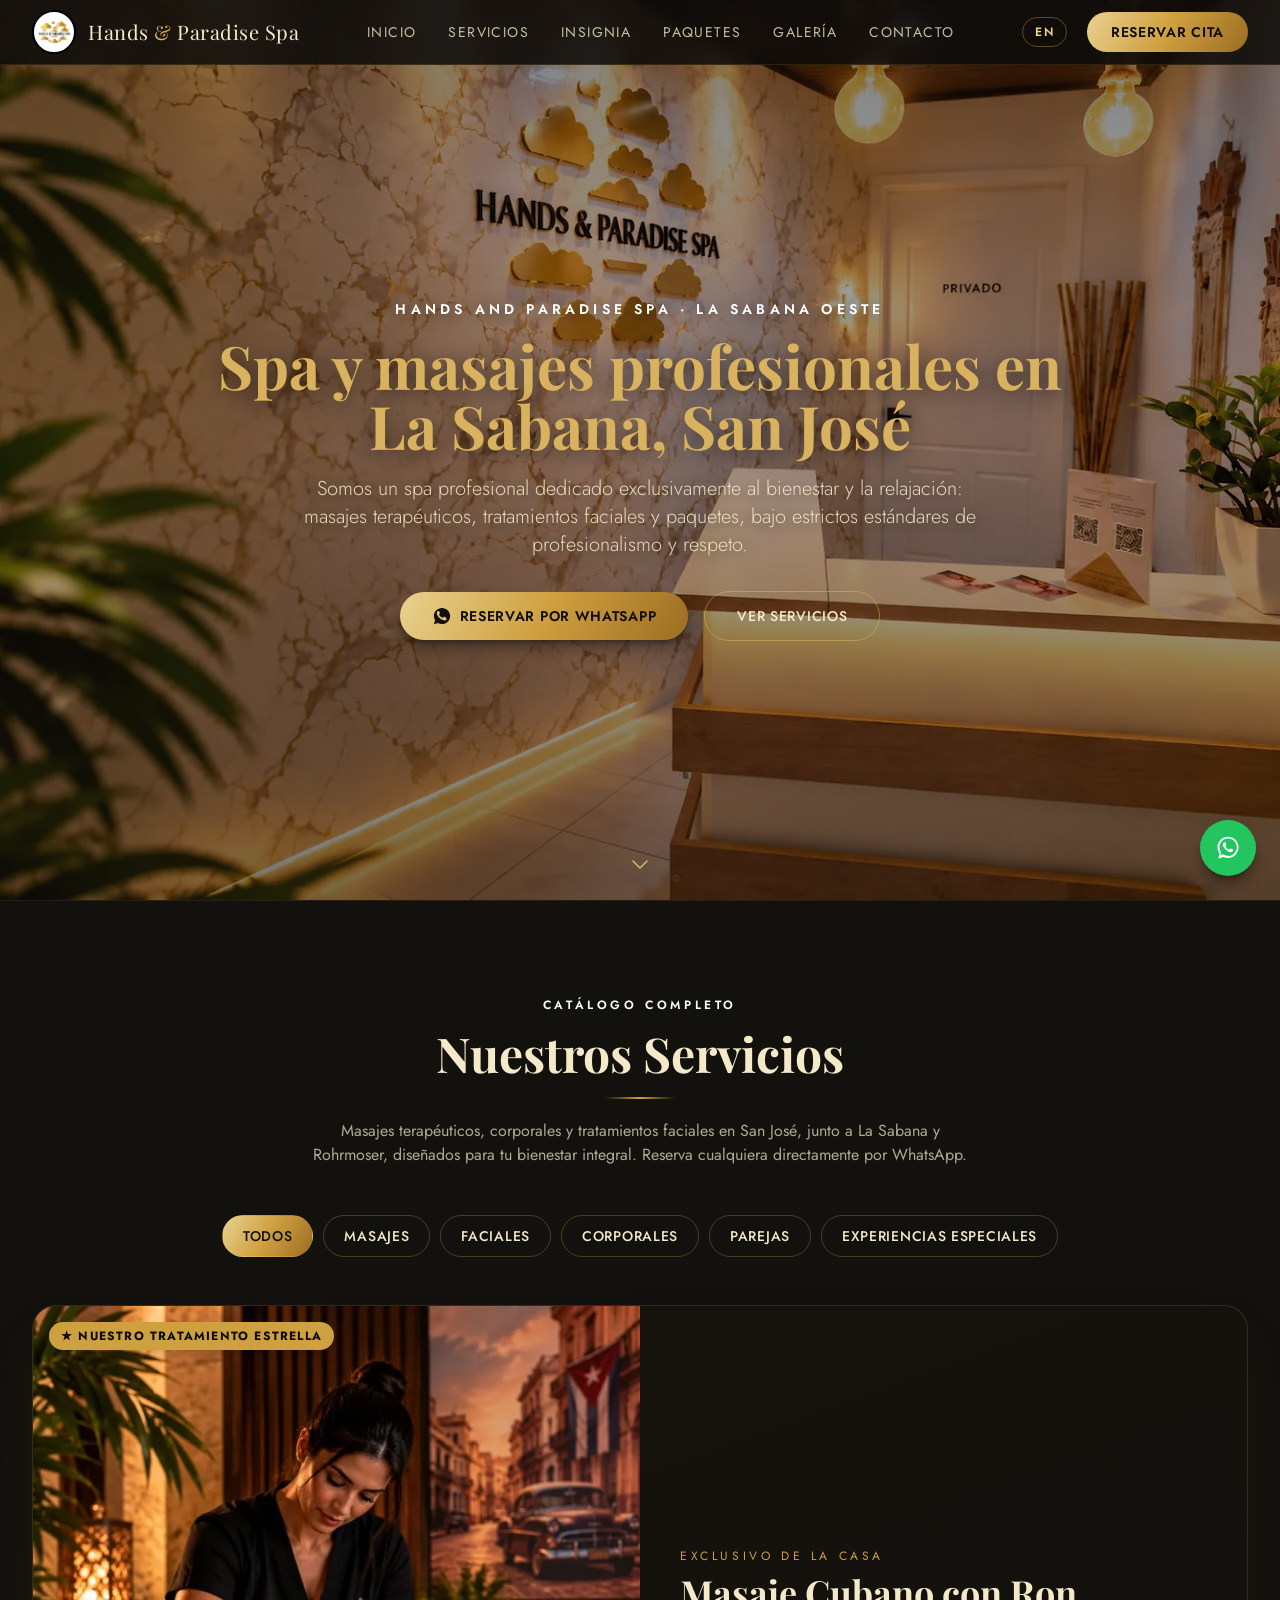
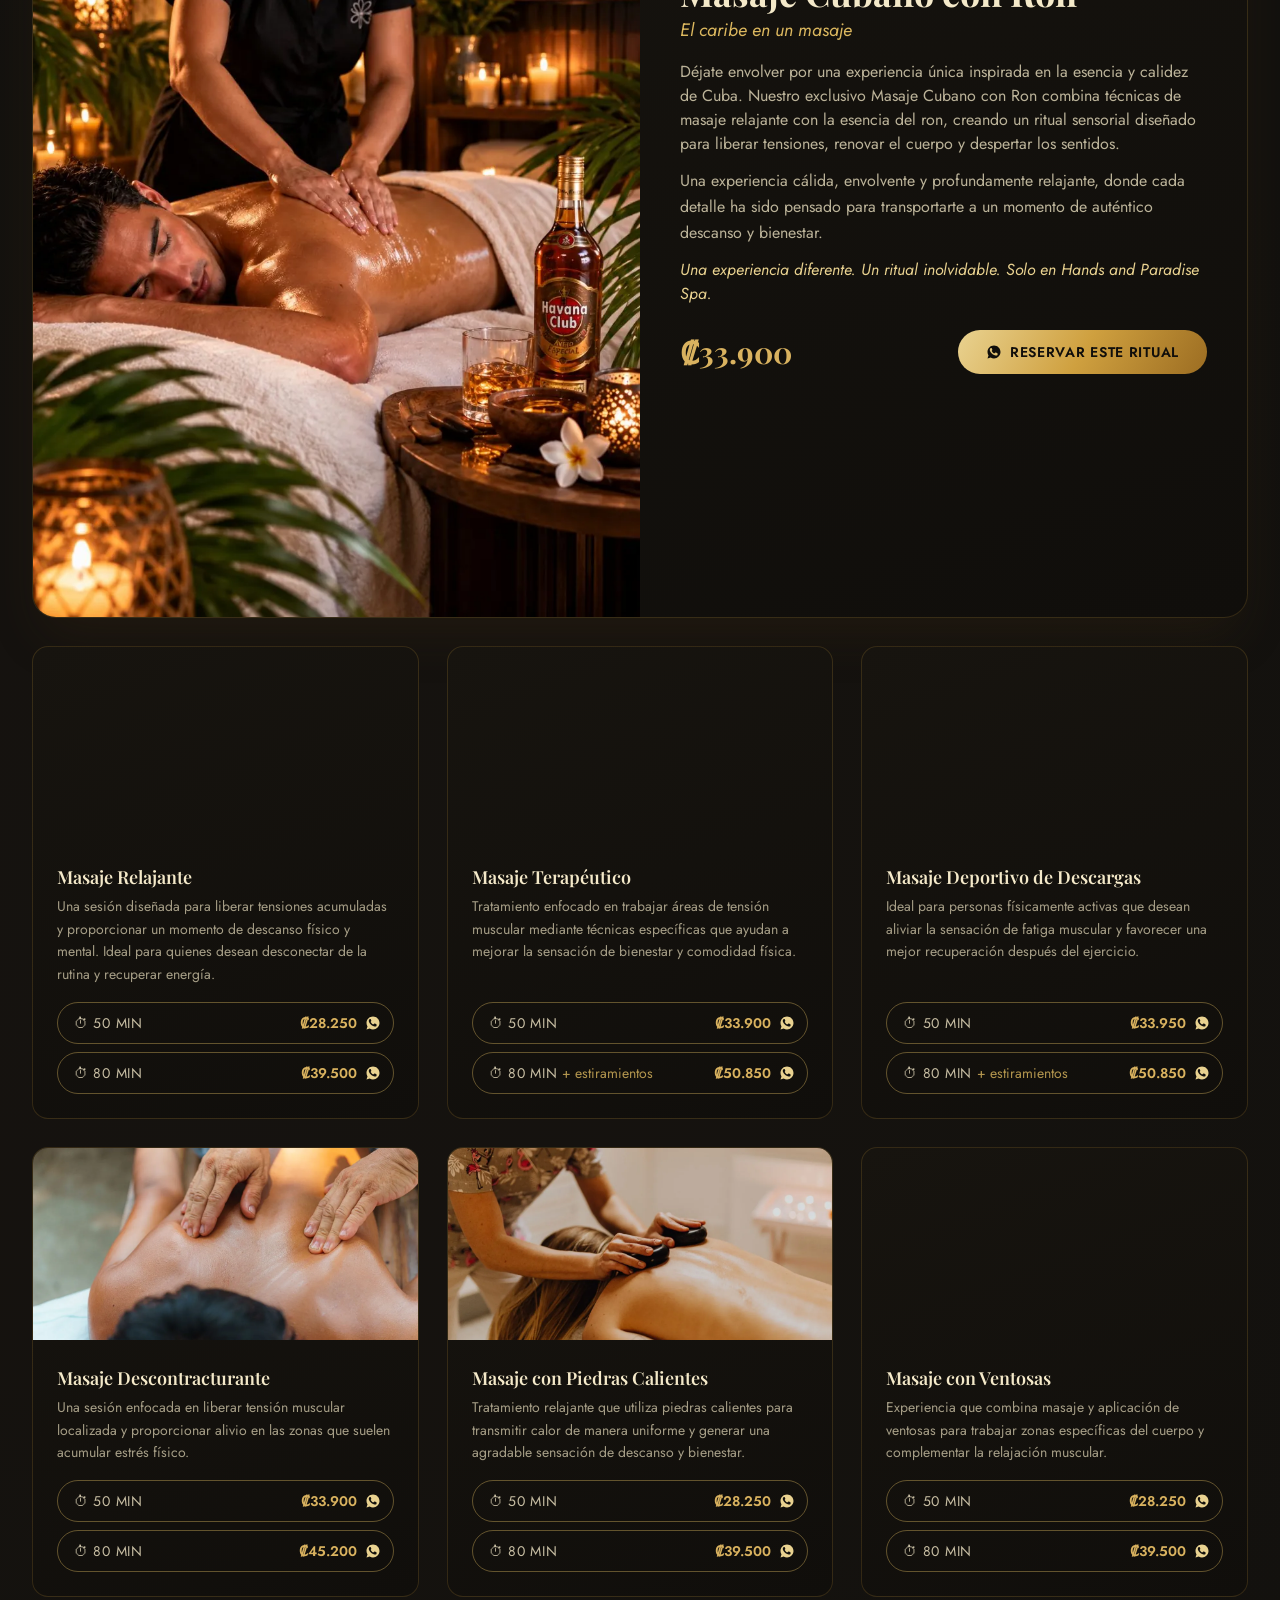
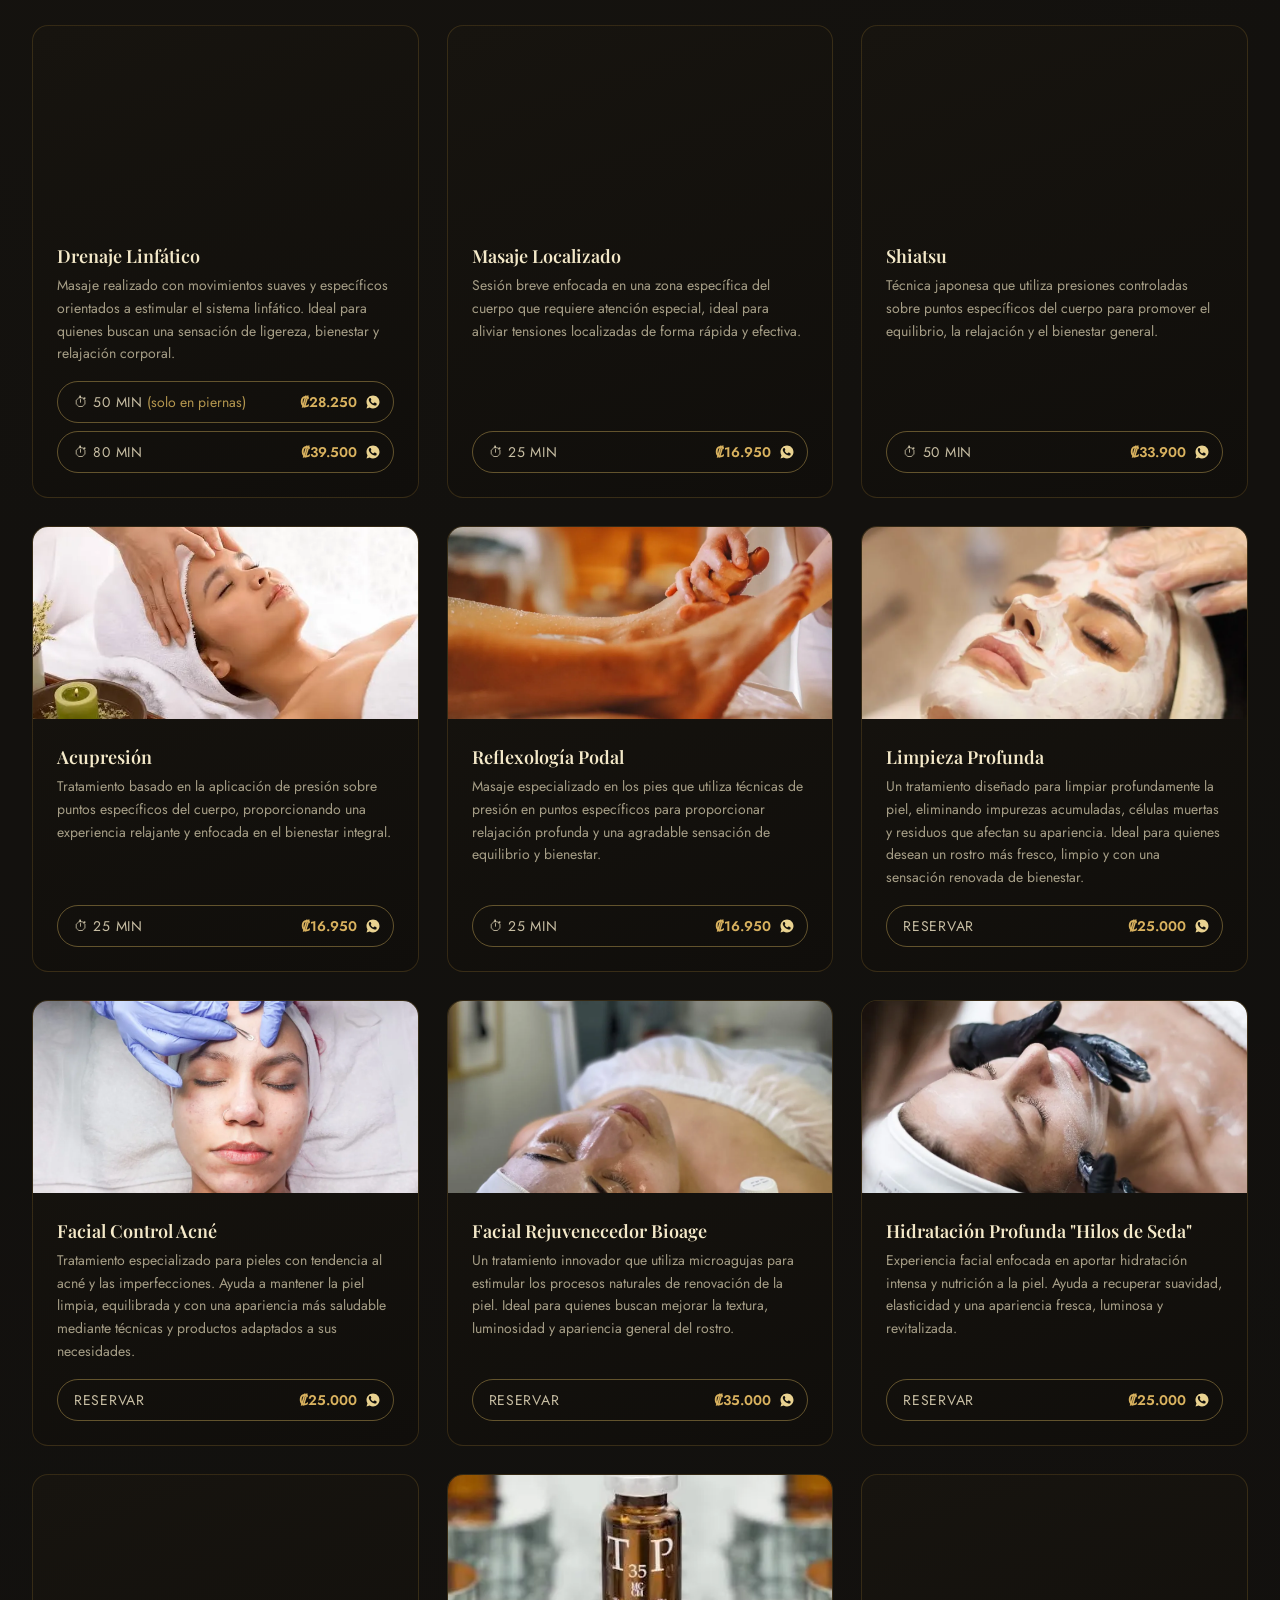
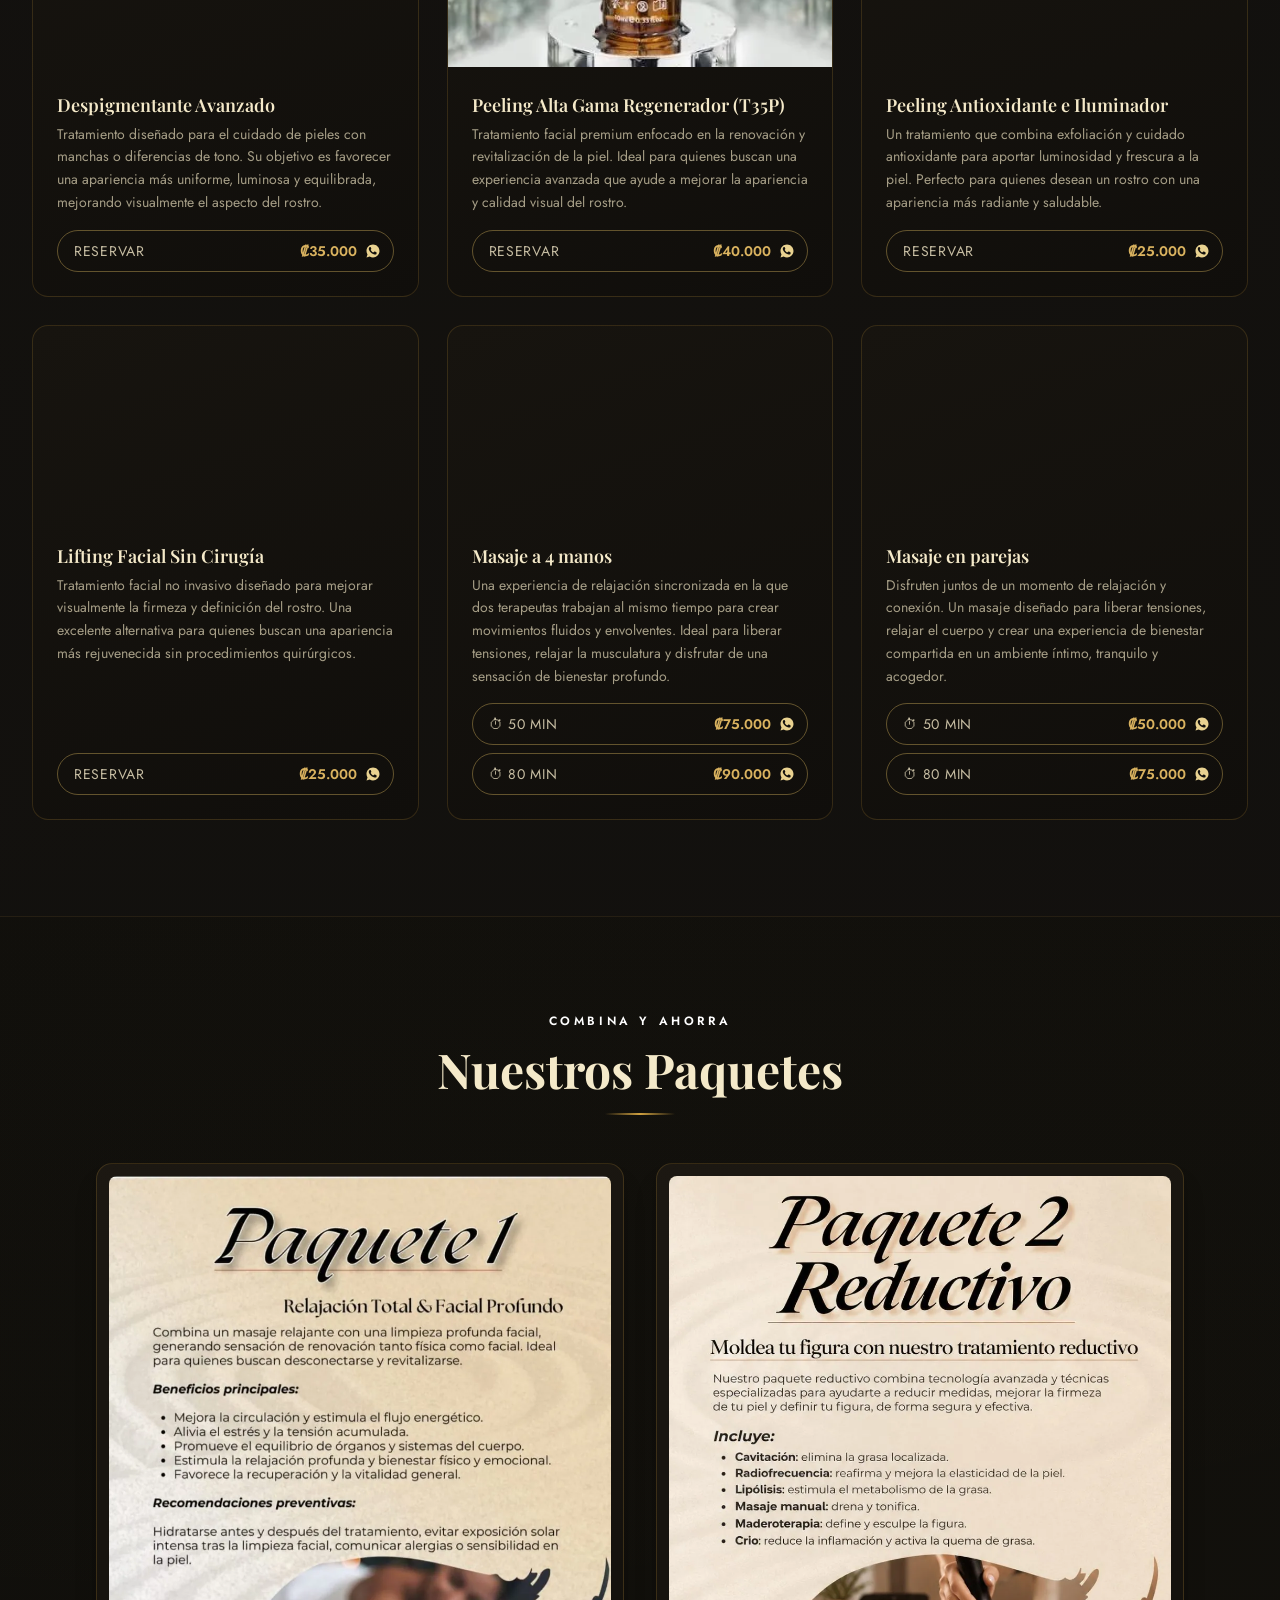
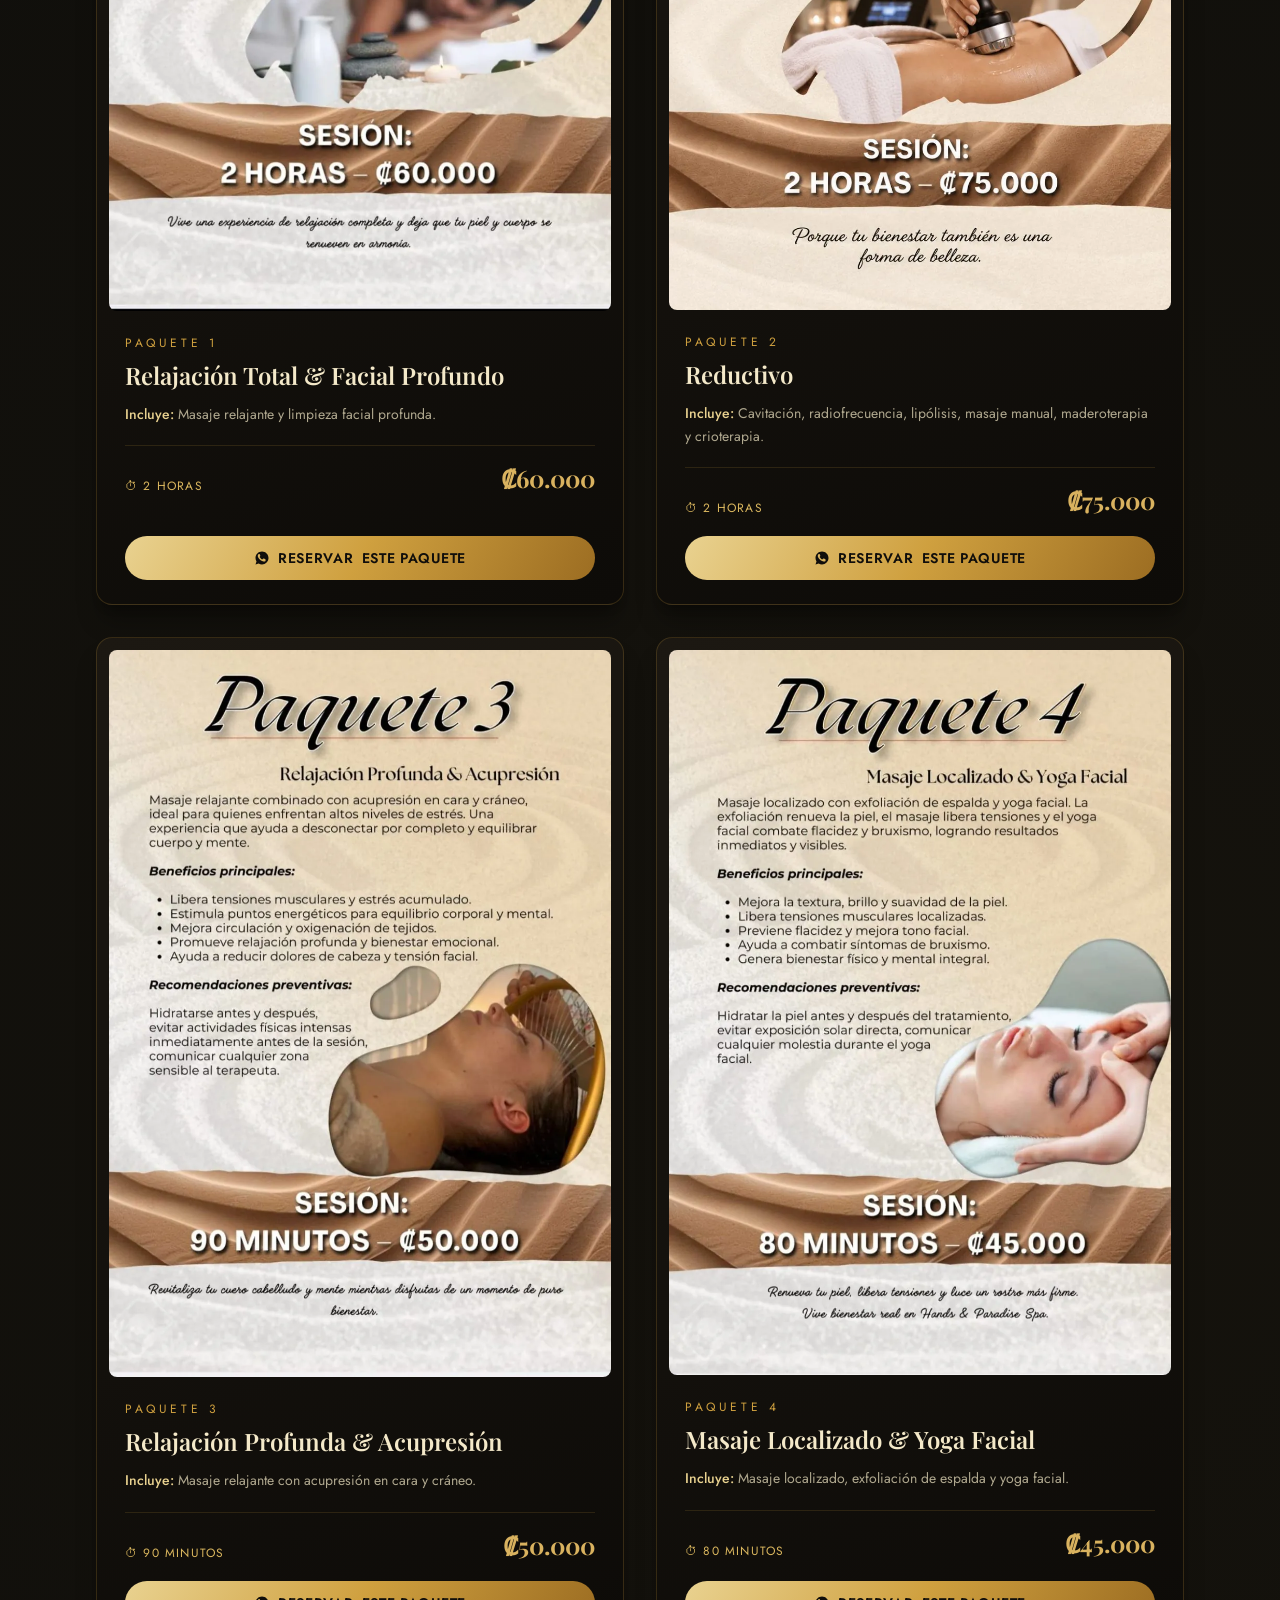
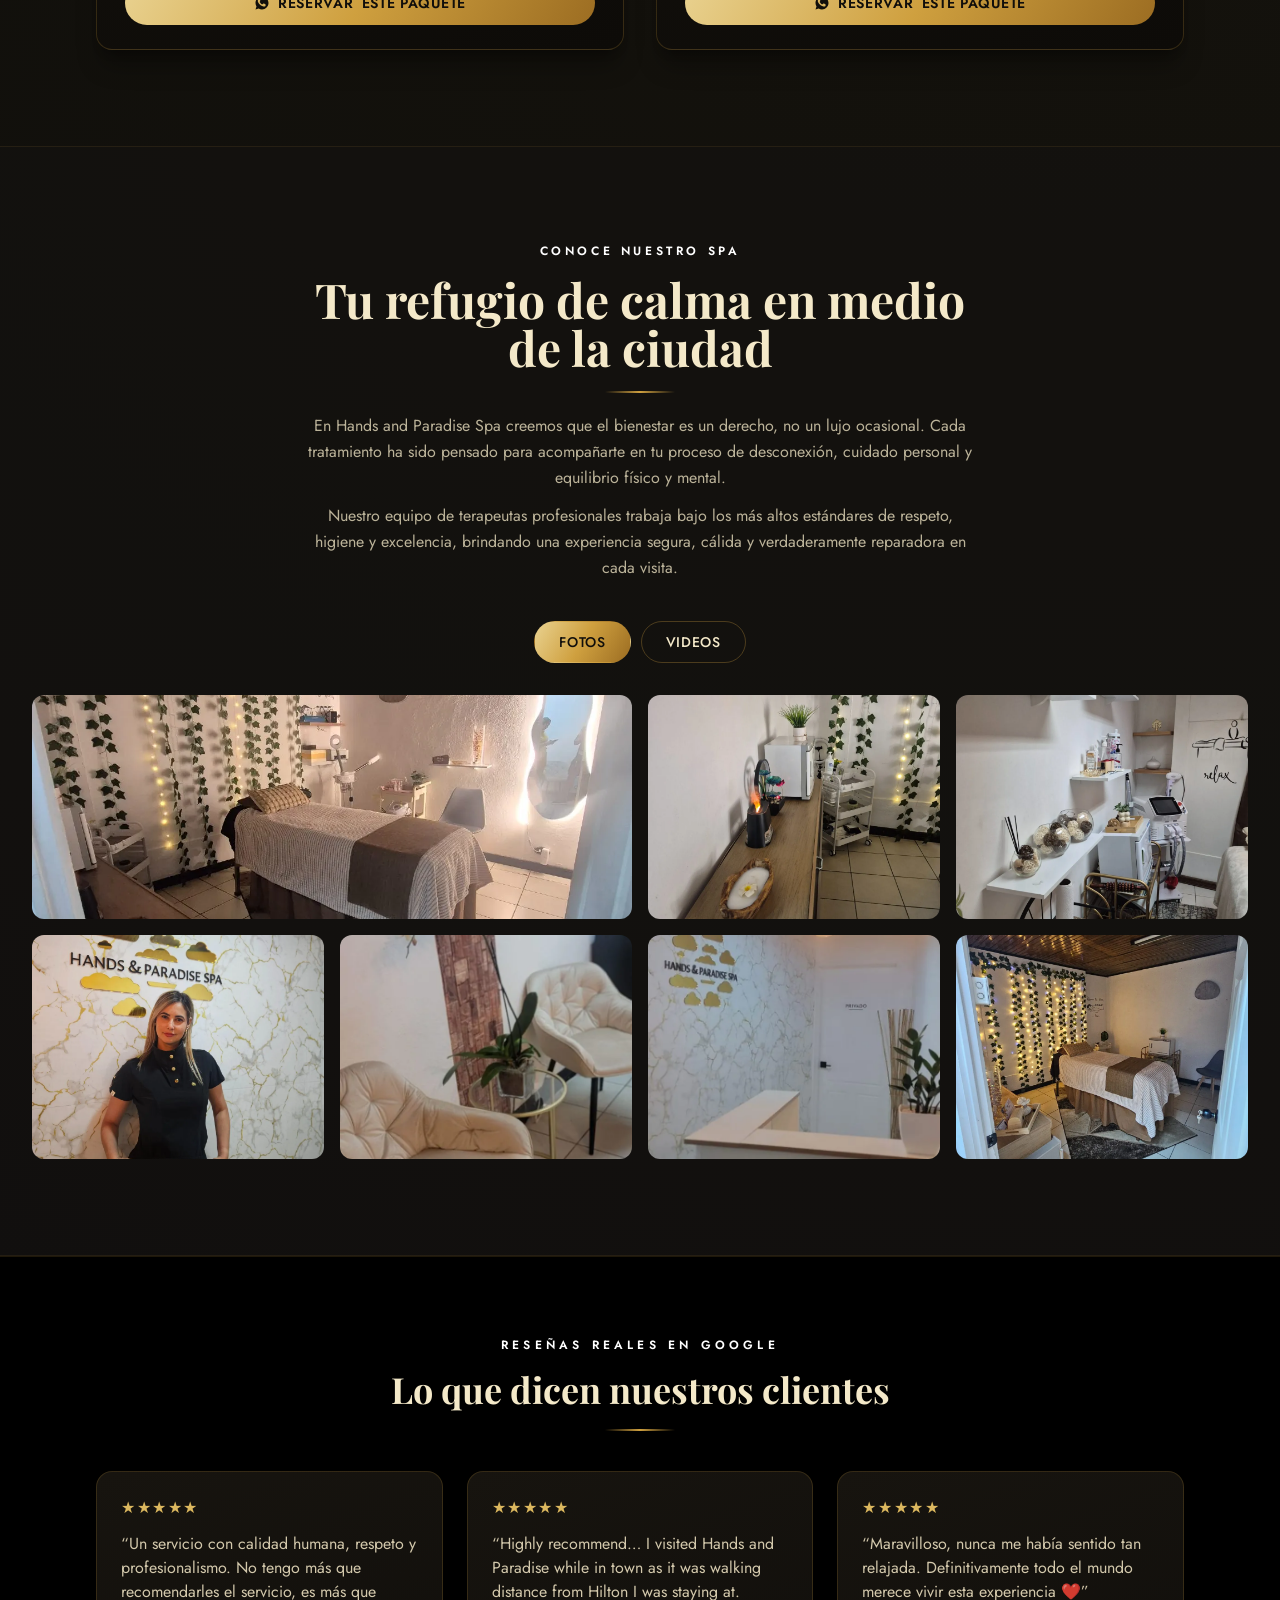
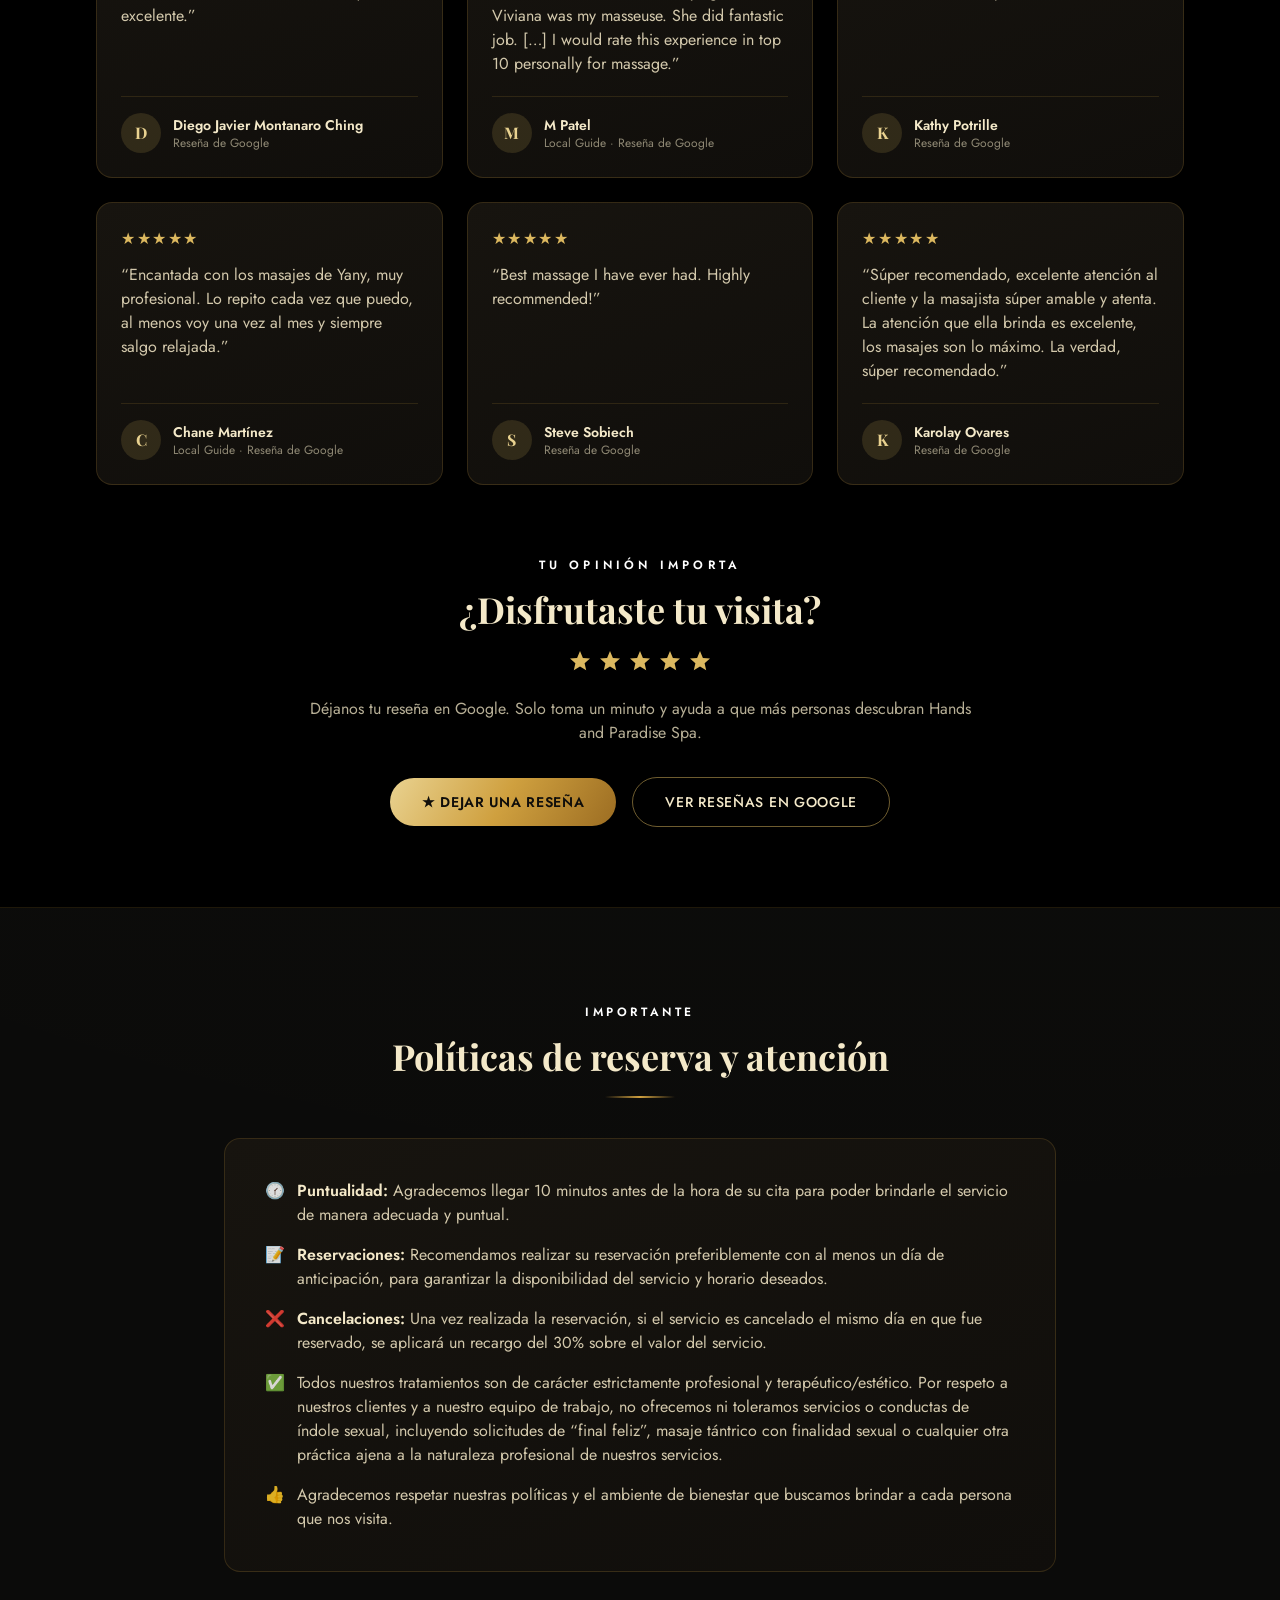
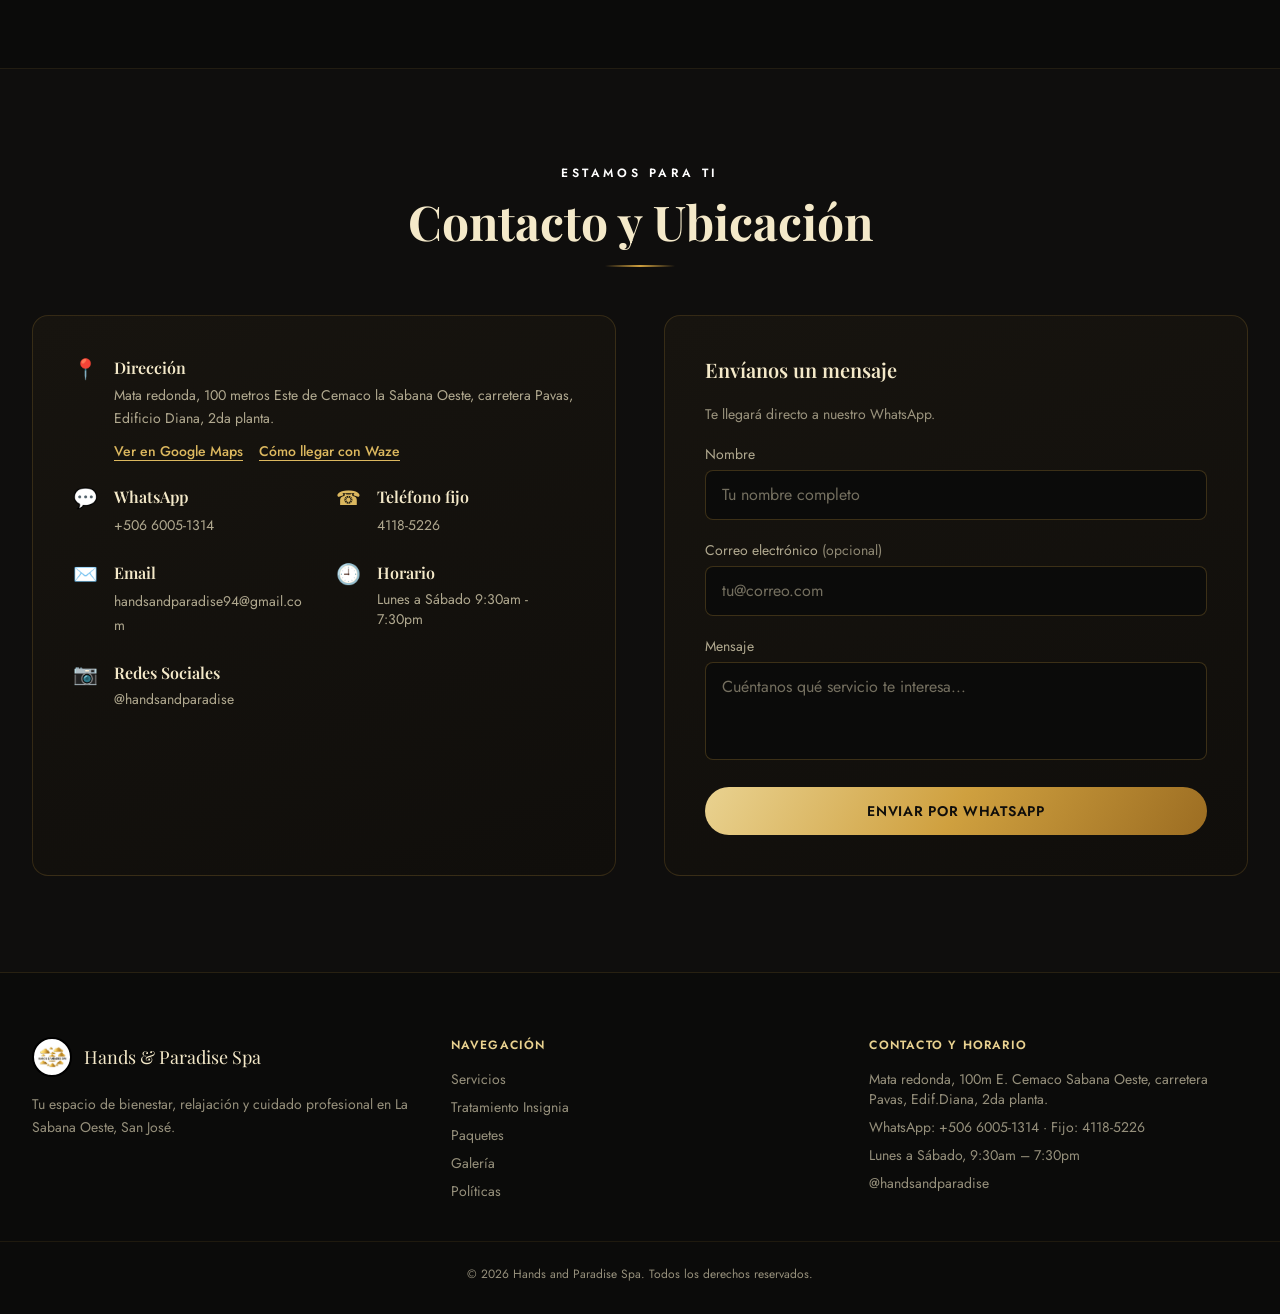
==== commit 8f3357ca: "Fondo negro puro en la sección de reseñas (ES y EN) Co-Authored-By: Claude Opus 5.5 <noreply@anthrop" ====
--- a/index.html
+++ b/index.html
@@ -664,7 +664,7 @@
 </section>
 
 <!-- RESEÑAS GOOGLE -->
-<section id="resenas" class="py-12 sm:py-20 bg-gradient-to-r from-gold-700/20 via-ink-800 to-gold-700/20 border-y border-gold-400/15">
+<section id="resenas" class="py-12 sm:py-20 bg-black border-y border-gold-400/15">
   <div class="max-w-6xl mx-auto px-6 sm:px-8 mb-12 sm:mb-16">
     <div class="text-center max-w-2xl mx-auto mb-8 sm:mb-10 reveal">
       <p class="uppercase tracking-[0.35em] text-white text-xs mb-4 font-semibold">Reseñas reales en Google</p>
--- a/css/styles.css
+++ b/css/styles.css
@@ -1 +1 @@
-*,:after,:before{--tw-border-spacing-x:0;--tw-border-spacing-y:0;--tw-translate-x:0;--tw-translate-y:0;--tw-rotate:0;--tw-skew-x:0;--tw-skew-y:0;--tw-scale-x:1;--tw-scale-y:1;--tw-pan-x: ;--tw-pan-y: ;--tw-pinch-zoom: ;--tw-scroll-snap-strictness:proximity;--tw-gradient-from-position: ;--tw-gradient-via-position: ;--tw-gradient-to-position: ;--tw-ordinal: ;--tw-slashed-zero: ;--tw-numeric-figure: ;--tw-numeric-spacing: ;--tw-numeric-fraction: ;--tw-ring-inset: ;--tw-ring-offset-width:0px;--tw-ring-offset-color:#fff;--tw-ring-color:rgba(59,130,246,.5);--tw-ring-offset-shadow:0 0 #0000;--tw-ring-shadow:0 0 #0000;--tw-shadow:0 0 #0000;--tw-shadow-colored:0 0 #0000;--tw-blur: ;--tw-brightness: ;--tw-contrast: ;--tw-grayscale: ;--tw-hue-rotate: ;--tw-invert: ;--tw-saturate: ;--tw-sepia: ;--tw-drop-shadow: ;--tw-backdrop-blur: ;--tw-backdrop-brightness: ;--tw-backdrop-contrast: ;--tw-backdrop-grayscale: ;--tw-backdrop-hue-rotate: ;--tw-backdrop-invert: ;--tw-backdrop-opacity: ;--tw-backdrop-saturate: ;--tw-backdrop-sepia: ;--tw-contain-size: ;--tw-contain-layout: ;--tw-contain-paint: ;--tw-contain-style: }::backdrop{--tw-border-spacing-x:0;--tw-border-spacing-y:0;--tw-translate-x:0;--tw-translate-y:0;--tw-rotate:0;--tw-skew-x:0;--tw-skew-y:0;--tw-scale-x:1;--tw-scale-y:1;--tw-pan-x: ;--tw-pan-y: ;--tw-pinch-zoom: ;--tw-scroll-snap-strictness:proximity;--tw-gradient-from-position: ;--tw-gradient-via-position: ;--tw-gradient-to-position: ;--tw-ordinal: ;--tw-slashed-zero: ;--tw-numeric-figure: ;--tw-numeric-spacing: ;--tw-numeric-fraction: ;--tw-ring-inset: ;--tw-ring-offset-width:0px;--tw-ring-offset-color:#fff;--tw-ring-color:rgba(59,130,246,.5);--tw-ring-offset-shadow:0 0 #0000;--tw-ring-shadow:0 0 #0000;--tw-shadow:0 0 #0000;--tw-shadow-colored:0 0 #0000;--tw-blur: ;--tw-brightness: ;--tw-contrast: ;--tw-grayscale: ;--tw-hue-rotate: ;--tw-invert: ;--tw-saturate: ;--tw-sepia: ;--tw-drop-shadow: ;--tw-backdrop-blur: ;--tw-backdrop-brightness: ;--tw-backdrop-contrast: ;--tw-backdrop-grayscale: ;--tw-backdrop-hue-rotate: ;--tw-backdrop-invert: ;--tw-backdrop-opacity: ;--tw-backdrop-saturate: ;--tw-backdrop-sepia: ;--tw-contain-size: ;--tw-contain-layout: ;--tw-contain-paint: ;--tw-contain-style: }/*! tailwindcss v3.4.17 | MIT License | https://tailwindcss.com*/*,:after,:before{box-sizing:border-box;border:0 solid #e5e7eb}:after,:before{--tw-content:""}:host,html{line-height:1.5;-webkit-text-size-adjust:100%;-moz-tab-size:4;-o-tab-size:4;tab-size:4;font-family:ui-sans-serif,system-ui,sans-serif,Apple Color Emoji,Segoe UI Emoji,Segoe UI Symbol,Noto Color Emoji;font-feature-settings:normal;font-variation-settings:normal;-webkit-tap-highlight-color:transparent}body{margin:0;line-height:inherit}hr{height:0;color:inherit;border-top-width:1px}abbr:where([title]){-webkit-text-decoration:underline dotted;text-decoration:underline dotted}h1,h2,h3,h4,h5,h6{font-size:inherit;font-weight:inherit}a{color:inherit;text-decoration:inherit}b,strong{font-weight:bolder}code,kbd,pre,samp{font-family:ui-monospace,SFMono-Regular,Menlo,Monaco,Consolas,Liberation Mono,Courier New,monospace;font-feature-settings:normal;font-variation-settings:normal;font-size:1em}small{font-size:80%}sub,sup{font-size:75%;line-height:0;position:relative;vertical-align:baseline}sub{bottom:-.25em}sup{top:-.5em}table{text-indent:0;border-color:inherit;border-collapse:collapse}button,input,optgroup,select,textarea{font-family:inherit;font-feature-settings:inherit;font-variation-settings:inherit;font-size:100%;font-weight:inherit;line-height:inherit;letter-spacing:inherit;color:inherit;margin:0;padding:0}button,select{text-transform:none}button,input:where([type=button]),input:where([type=reset]),input:where([type=submit]){-webkit-appearance:button;background-color:transparent;background-image:none}:-moz-focusring{outline:auto}:-moz-ui-invalid{box-shadow:none}progress{vertical-align:baseline}::-webkit-inner-spin-button,::-webkit-outer-spin-button{height:auto}[type=search]{-webkit-appearance:textfield;outline-offset:-2px}::-webkit-search-decoration{-webkit-appearance:none}::-webkit-file-upload-button{-webkit-appearance:button;font:inherit}summary{display:list-item}blockquote,dd,dl,figure,h1,h2,h3,h4,h5,h6,hr,p,pre{margin:0}fieldset{margin:0}fieldset,legend{padding:0}menu,ol,ul{list-style:none;margin:0;padding:0}dialog{padding:0}textarea{resize:vertical}input::-moz-placeholder,textarea::-moz-placeholder{opacity:1;color:#9ca3af}input::placeholder,textarea::placeholder{opacity:1;color:#9ca3af}[role=button],button{cursor:pointer}:disabled{cursor:default}audio,canvas,embed,iframe,img,object,svg,video{display:block;vertical-align:middle}img,video{max-width:100%;height:auto}[hidden]:where(:not([hidden=until-found])){display:none}.sr-only{position:absolute;width:1px;height:1px;padding:0;margin:-1px;overflow:hidden;clip:rect(0,0,0,0);white-space:nowrap;border-width:0}.pointer-events-none{pointer-events:none}.visible{visibility:visible}.fixed{position:fixed}.absolute{position:absolute}.relative{position:relative}.inset-0{inset:0}.inset-x-0{left:0;right:0}.-top-12{top:-3rem}.bottom-6{bottom:1.5rem}.left-1\/2{left:50%}.left-4{left:1rem}.right-0{right:0}.right-4{right:1rem}.right-6{right:1.5rem}.top-0{top:0}.top-4{top:1rem}.z-10{z-index:10}.z-40{z-index:40}.z-50{z-index:50}.z-\[60\]{z-index:60}.z-\[70\]{z-index:70}.z-\[80\]{z-index:80}.col-span-2{grid-column:span 2/span 2}.-mx-6{margin-left:-1.5rem;margin-right:-1.5rem}.mx-auto{margin-left:auto;margin-right:auto}.-mt-2{margin-top:-.5rem}.mb-1{margin-bottom:.25rem}.mb-1\.5{margin-bottom:.375rem}.mb-12{margin-bottom:3rem}.mb-2{margin-bottom:.5rem}.mb-3{margin-bottom:.75rem}.mb-4{margin-bottom:1rem}.mb-5{margin-bottom:1.25rem}.mb-6{margin-bottom:1.5rem}.mb-7{margin-bottom:1.75rem}.mb-8{margin-bottom:2rem}.ml-1{margin-left:.25rem}.mt-3{margin-top:.75rem}.mt-4{margin-top:1rem}.mt-5{margin-top:1.25rem}.mt-auto{margin-top:auto}.block{display:block}.flex{display:flex}.inline-flex{display:inline-flex}.grid{display:grid}.hidden{display:none}.aspect-video{aspect-ratio:16/9}.h-10{height:2.5rem}.h-11{height:2.75rem}.h-12{height:3rem}.h-14{height:3.5rem}.h-36{height:9rem}.h-4{height:1rem}.h-44{height:11rem}.h-48{height:12rem}.h-5{height:1.25rem}.h-52{height:13rem}.h-6{height:1.5rem}.h-7{height:1.75rem}.h-auto{height:auto}.h-full{height:100%}.min-h-\[88svh\]{min-height:88svh}.w-10{width:2.5rem}.w-11{width:2.75rem}.w-12{width:3rem}.w-14{width:3.5rem}.w-24{width:6rem}.w-28{width:7rem}.w-4{width:1rem}.w-5{width:1.25rem}.w-6{width:1.5rem}.w-7{width:1.75rem}.w-\[85\%\]{width:85%}.w-full{width:100%}.min-w-0{min-width:0}.max-w-2xl{max-width:42rem}.max-w-3xl{max-width:48rem}.max-w-4xl{max-width:56rem}.max-w-6xl{max-width:72rem}.max-w-7xl{max-width:80rem}.max-w-sm{max-width:24rem}.flex-1{flex:1 1 0%}.shrink-0{flex-shrink:0}.-translate-x-1\/2{--tw-translate-x:-50%}.-translate-x-1\/2,.transform{transform:translate(var(--tw-translate-x),var(--tw-translate-y)) rotate(var(--tw-rotate)) skewX(var(--tw-skew-x)) skewY(var(--tw-skew-y)) scaleX(var(--tw-scale-x)) scaleY(var(--tw-scale-y))}@keyframes bounce{0%,to{transform:translateY(-25%);animation-timing-function:cubic-bezier(.8,0,1,1)}50%{transform:none;animation-timing-function:cubic-bezier(0,0,.2,1)}}.animate-bounce{animation:bounce 1s infinite}.resize-none{resize:none}.snap-x{scroll-snap-type:x var(--tw-scroll-snap-strictness)}.snap-mandatory{--tw-scroll-snap-strictness:mandatory}.snap-center{scroll-snap-align:center}.scroll-mt-24{scroll-margin-top:6rem}.grid-cols-2{grid-template-columns:repeat(2,minmax(0,1fr))}.flex-col{flex-direction:column}.flex-wrap{flex-wrap:wrap}.flex-nowrap{flex-wrap:nowrap}.content-start{align-content:flex-start}.items-start{align-items:flex-start}.items-end{align-items:flex-end}.items-center{align-items:center}.justify-start{justify-content:flex-start}.justify-center{justify-content:center}.justify-between{justify-content:space-between}.gap-1{gap:.25rem}.gap-1\.5{gap:.375rem}.gap-2{gap:.5rem}.gap-2\.5{gap:.625rem}.gap-3{gap:.75rem}.gap-4{gap:1rem}.gap-5{gap:1.25rem}.gap-6{gap:1.5rem}.gap-8{gap:2rem}.gap-x-5{-moz-column-gap:1.25rem;column-gap:1.25rem}.gap-y-2{row-gap:.5rem}.space-y-2>:not([hidden])~:not([hidden]){--tw-space-y-reverse:0;margin-top:calc(.5rem*(1 - var(--tw-space-y-reverse)));margin-bottom:calc(.5rem*var(--tw-space-y-reverse))}.space-y-3>:not([hidden])~:not([hidden]){--tw-space-y-reverse:0;margin-top:calc(.75rem*(1 - var(--tw-space-y-reverse)));margin-bottom:calc(.75rem*var(--tw-space-y-reverse))}.space-y-4>:not([hidden])~:not([hidden]){--tw-space-y-reverse:0;margin-top:calc(1rem*(1 - var(--tw-space-y-reverse)));margin-bottom:calc(1rem*var(--tw-space-y-reverse))}.space-y-6>:not([hidden])~:not([hidden]){--tw-space-y-reverse:0;margin-top:calc(1.5rem*(1 - var(--tw-space-y-reverse)));margin-bottom:calc(1.5rem*var(--tw-space-y-reverse))}.self-start{align-self:flex-start}.overflow-hidden{overflow:hidden}.overflow-x-auto{overflow-x:auto}.whitespace-nowrap{white-space:nowrap}.break-all{word-break:break-all}.rounded{border-radius:.25rem}.rounded-2xl{border-radius:1rem}.rounded-3xl{border-radius:1.5rem}.rounded-full{border-radius:9999px}.rounded-lg{border-radius:.5rem}.rounded-xl{border-radius:.75rem}.border{border-width:1px}.border-2{border-width:2px}.border-y{border-top-width:1px}.border-b,.border-y{border-bottom-width:1px}.border-t{border-top-width:1px}.border-black{--tw-border-opacity:1;border-color:rgb(0 0 0/var(--tw-border-opacity,1))}.border-gold-300\/30{border-color:rgba(220,184,95,.3)}.border-gold-300\/40{border-color:rgba(220,184,95,.4)}.border-gold-300\/50{border-color:rgba(220,184,95,.5)}.border-gold-400\/10{border-color:rgba(207,160,63,.1)}.border-gold-400\/15{border-color:rgba(207,160,63,.15)}.border-gold-400\/20{border-color:rgba(207,160,63,.2)}.border-gold-400\/25{border-color:rgba(207,160,63,.25)}.border-gold-400\/30{border-color:rgba(207,160,63,.3)}.border-gold-400\/40{border-color:rgba(207,160,63,.4)}.bg-black\/20{background-color:rgba(0,0,0,.2)}.bg-black\/70{background-color:rgba(0,0,0,.7)}.bg-black\/85{background-color:rgba(0,0,0,.85)}.bg-gold-300\/15{background-color:rgba(220,184,95,.15)}.bg-gold-400{--tw-bg-opacity:1;background-color:rgb(207 160 63/var(--tw-bg-opacity,1))}.bg-green-500{--tw-bg-opacity:1;background-color:rgb(34 197 94/var(--tw-bg-opacity,1))}.bg-ink-800\/40{background-color:rgba(20,19,18,.4)}.bg-ink-900{--tw-bg-opacity:1;background-color:rgb(11 11 10/var(--tw-bg-opacity,1))}.bg-ink-900\/60{background-color:rgba(11,11,10,.6)}.bg-ink-900\/85{background-color:rgba(11,11,10,.85)}.bg-white{--tw-bg-opacity:1;background-color:rgb(255 255 255/var(--tw-bg-opacity,1))}.bg-gradient-to-b{background-image:linear-gradient(to bottom,var(--tw-gradient-stops))}.bg-gradient-to-r{background-image:linear-gradient(to right,var(--tw-gradient-stops))}.from-gold-700\/20{--tw-gradient-from:rgba(125,85,28,.2) var(--tw-gradient-from-position);--tw-gradient-to:rgba(125,85,28,0) var(--tw-gradient-to-position);--tw-gradient-stops:var(--tw-gradient-from),var(--tw-gradient-to)}.from-ink-900\/50{--tw-gradient-from:rgba(11,11,10,.5) var(--tw-gradient-from-position);--tw-gradient-to:rgba(11,11,10,0) var(--tw-gradient-to-position);--tw-gradient-stops:var(--tw-gradient-from),var(--tw-gradient-to)}.via-ink-800{--tw-gradient-to:rgba(20,19,18,0) var(--tw-gradient-to-position);--tw-gradient-stops:var(--tw-gradient-from),#141312 var(--tw-gradient-via-position),var(--tw-gradient-to)}.via-ink-900\/35{--tw-gradient-to:rgba(11,11,10,0) var(--tw-gradient-to-position);--tw-gradient-stops:var(--tw-gradient-from),rgba(11,11,10,.35) var(--tw-gradient-via-position),var(--tw-gradient-to)}.to-gold-700\/20{--tw-gradient-to:rgba(125,85,28,.2) var(--tw-gradient-to-position)}.to-ink-900\/55{--tw-gradient-to:rgba(11,11,10,.55) var(--tw-gradient-to-position)}.object-contain{-o-object-fit:contain;object-fit:contain}.object-cover{-o-object-fit:cover;object-fit:cover}.p-0\.5{padding:.125rem}.p-2{padding:.5rem}.p-3{padding:.75rem}.p-4{padding:1rem}.p-6{padding:1.5rem}.p-8{padding:2rem}.px-3{padding-left:.75rem;padding-right:.75rem}.px-4{padding-left:1rem;padding-right:1rem}.px-5{padding-left:1.25rem;padding-right:1.25rem}.px-6{padding-left:1.5rem;padding-right:1.5rem}.px-7{padding-left:1.75rem;padding-right:1.75rem}.px-8{padding-left:2rem;padding-right:2rem}.py-1{padding-top:.25rem;padding-bottom:.25rem}.py-1\.5{padding-top:.375rem;padding-bottom:.375rem}.py-12{padding-top:3rem;padding-bottom:3rem}.py-14{padding-top:3.5rem;padding-bottom:3.5rem}.py-2{padding-top:.5rem;padding-bottom:.5rem}.py-2\.5{padding-top:.625rem;padding-bottom:.625rem}.py-3{padding-top:.75rem;padding-bottom:.75rem}.py-3\.5{padding-top:.875rem;padding-bottom:.875rem}.py-5{padding-top:1.25rem;padding-bottom:1.25rem}.pb-14{padding-bottom:3.5rem}.pb-2{padding-bottom:.5rem}.pb-24{padding-bottom:6rem}.pl-4{padding-left:1rem}.pr-1{padding-right:.25rem}.pr-3{padding-right:.75rem}.pt-10{padding-top:2.5rem}.pt-2{padding-top:.5rem}.pt-24{padding-top:6rem}.pt-3{padding-top:.75rem}.pt-4{padding-top:1rem}.pt-6{padding-top:1.5rem}.text-left{text-align:left}.text-center{text-align:center}.font-display{font-family:Playfair Display,serif}.text-2xl{font-size:1.5rem;line-height:2rem}.text-3xl{font-size:1.875rem;line-height:2.25rem}.text-4xl{font-size:2.25rem;line-height:2.5rem}.text-base{font-size:1rem;line-height:1.5rem}.text-lg{font-size:1.125rem;line-height:1.75rem}.text-sm{font-size:.875rem;line-height:1.25rem}.text-xl{font-size:1.25rem;line-height:1.75rem}.text-xs{font-size:.75rem;line-height:1rem}.font-bold{font-weight:700}.font-light{font-weight:300}.font-medium{font-weight:500}.font-semibold{font-weight:600}.uppercase{text-transform:uppercase}.normal-case{text-transform:none}.italic{font-style:italic}.leading-none{line-height:1}.leading-relaxed{line-height:1.625}.leading-snug{line-height:1.375}.leading-tight{line-height:1.25}.tracking-\[0\.35em\]{letter-spacing:.35em}.tracking-\[0\.3em\]{letter-spacing:.3em}.tracking-normal{letter-spacing:0}.tracking-wide{letter-spacing:.025em}.tracking-wider{letter-spacing:.05em}.tracking-widest{letter-spacing:.1em}.text-gold-100{--tw-text-opacity:1;color:rgb(244 233 201/var(--tw-text-opacity,1))}.text-gold-100\/50{color:hsla(45,66%,87%,.5)}.text-gold-100\/55{color:hsla(45,66%,87%,.55)}.text-gold-100\/60{color:hsla(45,66%,87%,.6)}.text-gold-100\/65{color:hsla(45,66%,87%,.65)}.text-gold-100\/70{color:hsla(45,66%,87%,.7)}.text-gold-100\/75{color:hsla(45,66%,87%,.75)}.text-gold-100\/80{color:hsla(45,66%,87%,.8)}.text-gold-100\/85{color:hsla(45,66%,87%,.85)}.text-gold-100\/90{color:hsla(45,66%,87%,.9)}.text-gold-200{--tw-text-opacity:1;color:rgb(233 210 144/var(--tw-text-opacity,1))}.text-gold-300{--tw-text-opacity:1;color:rgb(220 184 95/var(--tw-text-opacity,1))}.text-gold-300\/80{color:rgba(220,184,95,.8)}.text-gold-400{--tw-text-opacity:1;color:rgb(207 160 63/var(--tw-text-opacity,1))}.text-green-400{--tw-text-opacity:1;color:rgb(74 222 128/var(--tw-text-opacity,1))}.text-ink-900{--tw-text-opacity:1;color:rgb(11 11 10/var(--tw-text-opacity,1))}.text-white{--tw-text-opacity:1;color:rgb(255 255 255/var(--tw-text-opacity,1))}.underline{text-decoration-line:underline}.underline-offset-4{text-underline-offset:4px}.antialiased{-webkit-font-smoothing:antialiased;-moz-osx-font-smoothing:grayscale}.placeholder-gold-100\/45::-moz-placeholder{color:hsla(45,66%,87%,.45)}.placeholder-gold-100\/45::placeholder{color:hsla(45,66%,87%,.45)}.opacity-0{opacity:0}.shadow-2xl{--tw-shadow:0 25px 50px -12px rgba(0,0,0,.25);--tw-shadow-colored:0 25px 50px -12px var(--tw-shadow-color)}.shadow-2xl,.shadow-lg{box-shadow:var(--tw-ring-offset-shadow,0 0 #0000),var(--tw-ring-shadow,0 0 #0000),var(--tw-shadow)}.shadow-lg{--tw-shadow:0 10px 15px -3px rgba(0,0,0,.1),0 4px 6px -4px rgba(0,0,0,.1);--tw-shadow-colored:0 10px 15px -3px var(--tw-shadow-color),0 4px 6px -4px var(--tw-shadow-color)}.shadow-xl{--tw-shadow:0 20px 25px -5px rgba(0,0,0,.1),0 8px 10px -6px rgba(0,0,0,.1);--tw-shadow-colored:0 20px 25px -5px var(--tw-shadow-color),0 8px 10px -6px var(--tw-shadow-color);box-shadow:var(--tw-ring-offset-shadow,0 0 #0000),var(--tw-ring-shadow,0 0 #0000),var(--tw-shadow)}.shadow-black\/30{--tw-shadow-color:rgba(0,0,0,.3);--tw-shadow:var(--tw-shadow-colored)}.shadow-black\/40{--tw-shadow-color:rgba(0,0,0,.4);--tw-shadow:var(--tw-shadow-colored)}.shadow-gold-900\/30{--tw-shadow-color:rgba(63,43,15,.3);--tw-shadow:var(--tw-shadow-colored)}.outline{outline-style:solid}.filter{filter:var(--tw-blur) var(--tw-brightness) var(--tw-contrast) var(--tw-grayscale) var(--tw-hue-rotate) var(--tw-invert) var(--tw-saturate) var(--tw-sepia) var(--tw-drop-shadow)}.backdrop-blur{--tw-backdrop-blur:blur(8px)}.backdrop-blur,.backdrop-blur-sm{-webkit-backdrop-filter:var(--tw-backdrop-blur) var(--tw-backdrop-brightness) var(--tw-backdrop-contrast) var(--tw-backdrop-grayscale) var(--tw-backdrop-hue-rotate) var(--tw-backdrop-invert) var(--tw-backdrop-opacity) var(--tw-backdrop-saturate) var(--tw-backdrop-sepia);backdrop-filter:var(--tw-backdrop-blur) var(--tw-backdrop-brightness) var(--tw-backdrop-contrast) var(--tw-backdrop-grayscale) var(--tw-backdrop-hue-rotate) var(--tw-backdrop-invert) var(--tw-backdrop-opacity) var(--tw-backdrop-saturate) var(--tw-backdrop-sepia)}.backdrop-blur-sm{--tw-backdrop-blur:blur(4px)}.transition{transition-property:color,background-color,border-color,text-decoration-color,fill,stroke,opacity,box-shadow,transform,filter,-webkit-backdrop-filter;transition-property:color,background-color,border-color,text-decoration-color,fill,stroke,opacity,box-shadow,transform,filter,backdrop-filter;transition-property:color,background-color,border-color,text-decoration-color,fill,stroke,opacity,box-shadow,transform,filter,backdrop-filter,-webkit-backdrop-filter;transition-timing-function:cubic-bezier(.4,0,.2,1);transition-duration:.15s}.transition-all{transition-property:all;transition-timing-function:cubic-bezier(.4,0,.2,1);transition-duration:.15s}.duration-500{transition-duration:.5s}.\[scrollbar-width\:none\]{scrollbar-width:none}.hover\:scale-\[1\.03\]:hover{--tw-scale-x:1.03;--tw-scale-y:1.03;transform:translate(var(--tw-translate-x),var(--tw-translate-y)) rotate(var(--tw-rotate)) skewX(var(--tw-skew-x)) skewY(var(--tw-skew-y)) scaleX(var(--tw-scale-x)) scaleY(var(--tw-scale-y))}.hover\:border-gold-300:hover{--tw-border-opacity:1;border-color:rgb(220 184 95/var(--tw-border-opacity,1))}.hover\:bg-gold-300\/10:hover{background-color:rgba(220,184,95,.1)}.hover\:bg-green-400:hover{--tw-bg-opacity:1;background-color:rgb(74 222 128/var(--tw-bg-opacity,1))}.hover\:text-gold-100:hover{--tw-text-opacity:1;color:rgb(244 233 201/var(--tw-text-opacity,1))}.hover\:text-gold-300:hover{--tw-text-opacity:1;color:rgb(220 184 95/var(--tw-text-opacity,1))}.hover\:text-gold-400:hover{--tw-text-opacity:1;color:rgb(207 160 63/var(--tw-text-opacity,1))}.focus\:border-gold-300:focus{--tw-border-opacity:1;border-color:rgb(220 184 95/var(--tw-border-opacity,1))}.group:hover .group-hover\:scale-105{--tw-scale-x:1.05;--tw-scale-y:1.05}.group:hover .group-hover\:scale-105,.group:hover .group-hover\:scale-110{transform:translate(var(--tw-translate-x),var(--tw-translate-y)) rotate(var(--tw-rotate)) skewX(var(--tw-skew-x)) skewY(var(--tw-skew-y)) scaleX(var(--tw-scale-x)) scaleY(var(--tw-scale-y))}.group:hover .group-hover\:scale-110{--tw-scale-x:1.1;--tw-scale-y:1.1}.group:hover .group-hover\:bg-black\/35{background-color:rgba(0,0,0,.35)}.group:hover .group-hover\:brightness-90{--tw-brightness:brightness(.9);filter:var(--tw-blur) var(--tw-brightness) var(--tw-contrast) var(--tw-grayscale) var(--tw-hue-rotate) var(--tw-invert) var(--tw-saturate) var(--tw-sepia) var(--tw-drop-shadow)}@media (min-width:640px){.sm\:col-span-2{grid-column:span 2/span 2}.sm\:mx-0{margin-left:0;margin-right:0}.sm\:mb-10{margin-bottom:2.5rem}.sm\:mb-12{margin-bottom:3rem}.sm\:mb-16{margin-bottom:4rem}.sm\:mb-2{margin-bottom:.5rem}.sm\:mb-3{margin-bottom:.75rem}.sm\:mb-4{margin-bottom:1rem}.sm\:mb-5{margin-bottom:1.25rem}.sm\:mb-8{margin-bottom:2rem}.sm\:block{display:block}.sm\:inline{display:inline}.sm\:h-16{height:4rem}.sm\:h-48{height:12rem}.sm\:h-56{height:14rem}.sm\:h-60{height:15rem}.sm\:min-h-screen{min-height:100vh}.sm\:w-16{width:4rem}.sm\:w-\[60\%\]{width:60%}.sm\:w-auto{width:auto}.sm\:w-full{width:100%}.sm\:grid-cols-2{grid-template-columns:repeat(2,minmax(0,1fr))}.sm\:grid-cols-3{grid-template-columns:repeat(3,minmax(0,1fr))}.sm\:flex-row{flex-direction:row}.sm\:flex-col{flex-direction:column}.sm\:flex-wrap{flex-wrap:wrap}.sm\:justify-center{justify-content:center}.sm\:gap-0{gap:0}.sm\:gap-10{gap:2.5rem}.sm\:gap-4{gap:1rem}.sm\:gap-5{gap:1.25rem}.sm\:gap-6{gap:1.5rem}.sm\:gap-7{gap:1.75rem}.sm\:gap-8{gap:2rem}.sm\:space-y-2>:not([hidden])~:not([hidden]){--tw-space-y-reverse:0;margin-top:calc(.5rem*(1 - var(--tw-space-y-reverse)));margin-bottom:calc(.5rem*var(--tw-space-y-reverse))}.sm\:space-y-4>:not([hidden])~:not([hidden]){--tw-space-y-reverse:0;margin-top:calc(1rem*(1 - var(--tw-space-y-reverse)));margin-bottom:calc(1rem*var(--tw-space-y-reverse))}.sm\:space-y-5>:not([hidden])~:not([hidden]){--tw-space-y-reverse:0;margin-top:calc(1.25rem*(1 - var(--tw-space-y-reverse)));margin-bottom:calc(1.25rem*var(--tw-space-y-reverse))}.sm\:overflow-visible{overflow:visible}.sm\:p-10{padding:2.5rem}.sm\:p-5{padding:1.25rem}.sm\:p-6{padding:1.5rem}.sm\:px-0{padding-left:0;padding-right:0}.sm\:px-4{padding-left:1rem;padding-right:1rem}.sm\:px-5{padding-left:1.25rem;padding-right:1.25rem}.sm\:px-8{padding-left:2rem;padding-right:2rem}.sm\:py-2\.5{padding-top:.625rem;padding-bottom:.625rem}.sm\:py-20{padding-top:5rem;padding-bottom:5rem}.sm\:py-24{padding-top:6rem;padding-bottom:6rem}.sm\:pb-3{padding-bottom:.75rem}.sm\:pb-8{padding-bottom:2rem}.sm\:pt-16{padding-top:4rem}.sm\:pt-4{padding-top:1rem}.sm\:pt-6{padding-top:1.5rem}.sm\:text-2xl{font-size:1.5rem;line-height:2rem}.sm\:text-4xl{font-size:2.25rem;line-height:2.5rem}.sm\:text-5xl{font-size:3rem;line-height:1}.sm\:text-base{font-size:1rem;line-height:1.5rem}.sm\:text-lg{font-size:1.125rem;line-height:1.75rem}.sm\:text-sm{font-size:.875rem;line-height:1.25rem}.sm\:text-xl{font-size:1.25rem;line-height:1.75rem}}@media (min-width:768px){.md\:mx-0{margin-left:0;margin-right:0}.md\:grid{display:grid}.md\:hidden{display:none}.md\:h-full{height:100%}.md\:min-h-\[360px\]{min-height:360px}.md\:w-auto{width:auto}.md\:grid-cols-2{grid-template-columns:repeat(2,minmax(0,1fr))}.md\:grid-cols-3{grid-template-columns:repeat(3,minmax(0,1fr))}.md\:grid-cols-4{grid-template-columns:repeat(4,minmax(0,1fr))}.md\:overflow-visible{overflow:visible}.md\:px-0{padding-left:0;padding-right:0}.md\:text-6xl{font-size:3.75rem;line-height:1}}@media (min-width:1024px){.lg\:col-span-3{grid-column:span 3/span 3}.lg\:flex{display:flex}.lg\:inline-flex{display:inline-flex}.lg\:hidden{display:none}.lg\:grid-cols-2{grid-template-columns:repeat(2,minmax(0,1fr))}.lg\:grid-cols-3{grid-template-columns:repeat(3,minmax(0,1fr))}.lg\:grid-cols-4{grid-template-columns:repeat(4,minmax(0,1fr))}.lg\:gap-12{gap:3rem}}.\[\&\:\:-webkit-scrollbar\]\:hidden::-webkit-scrollbar{display:none}+*,:after,:before{--tw-border-spacing-x:0;--tw-border-spacing-y:0;--tw-translate-x:0;--tw-translate-y:0;--tw-rotate:0;--tw-skew-x:0;--tw-skew-y:0;--tw-scale-x:1;--tw-scale-y:1;--tw-pan-x: ;--tw-pan-y: ;--tw-pinch-zoom: ;--tw-scroll-snap-strictness:proximity;--tw-gradient-from-position: ;--tw-gradient-via-position: ;--tw-gradient-to-position: ;--tw-ordinal: ;--tw-slashed-zero: ;--tw-numeric-figure: ;--tw-numeric-spacing: ;--tw-numeric-fraction: ;--tw-ring-inset: ;--tw-ring-offset-width:0px;--tw-ring-offset-color:#fff;--tw-ring-color:rgba(59,130,246,.5);--tw-ring-offset-shadow:0 0 #0000;--tw-ring-shadow:0 0 #0000;--tw-shadow:0 0 #0000;--tw-shadow-colored:0 0 #0000;--tw-blur: ;--tw-brightness: ;--tw-contrast: ;--tw-grayscale: ;--tw-hue-rotate: ;--tw-invert: ;--tw-saturate: ;--tw-sepia: ;--tw-drop-shadow: ;--tw-backdrop-blur: ;--tw-backdrop-brightness: ;--tw-backdrop-contrast: ;--tw-backdrop-grayscale: ;--tw-backdrop-hue-rotate: ;--tw-backdrop-invert: ;--tw-backdrop-opacity: ;--tw-backdrop-saturate: ;--tw-backdrop-sepia: ;--tw-contain-size: ;--tw-contain-layout: ;--tw-contain-paint: ;--tw-contain-style: }::backdrop{--tw-border-spacing-x:0;--tw-border-spacing-y:0;--tw-translate-x:0;--tw-translate-y:0;--tw-rotate:0;--tw-skew-x:0;--tw-skew-y:0;--tw-scale-x:1;--tw-scale-y:1;--tw-pan-x: ;--tw-pan-y: ;--tw-pinch-zoom: ;--tw-scroll-snap-strictness:proximity;--tw-gradient-from-position: ;--tw-gradient-via-position: ;--tw-gradient-to-position: ;--tw-ordinal: ;--tw-slashed-zero: ;--tw-numeric-figure: ;--tw-numeric-spacing: ;--tw-numeric-fraction: ;--tw-ring-inset: ;--tw-ring-offset-width:0px;--tw-ring-offset-color:#fff;--tw-ring-color:rgba(59,130,246,.5);--tw-ring-offset-shadow:0 0 #0000;--tw-ring-shadow:0 0 #0000;--tw-shadow:0 0 #0000;--tw-shadow-colored:0 0 #0000;--tw-blur: ;--tw-brightness: ;--tw-contrast: ;--tw-grayscale: ;--tw-hue-rotate: ;--tw-invert: ;--tw-saturate: ;--tw-sepia: ;--tw-drop-shadow: ;--tw-backdrop-blur: ;--tw-backdrop-brightness: ;--tw-backdrop-contrast: ;--tw-backdrop-grayscale: ;--tw-backdrop-hue-rotate: ;--tw-backdrop-invert: ;--tw-backdrop-opacity: ;--tw-backdrop-saturate: ;--tw-backdrop-sepia: ;--tw-contain-size: ;--tw-contain-layout: ;--tw-contain-paint: ;--tw-contain-style: }/*! tailwindcss v3.4.17 | MIT License | https://tailwindcss.com*/*,:after,:before{box-sizing:border-box;border:0 solid #e5e7eb}:after,:before{--tw-content:""}:host,html{line-height:1.5;-webkit-text-size-adjust:100%;-moz-tab-size:4;-o-tab-size:4;tab-size:4;font-family:ui-sans-serif,system-ui,sans-serif,Apple Color Emoji,Segoe UI Emoji,Segoe UI Symbol,Noto Color Emoji;font-feature-settings:normal;font-variation-settings:normal;-webkit-tap-highlight-color:transparent}body{margin:0;line-height:inherit}hr{height:0;color:inherit;border-top-width:1px}abbr:where([title]){-webkit-text-decoration:underline dotted;text-decoration:underline dotted}h1,h2,h3,h4,h5,h6{font-size:inherit;font-weight:inherit}a{color:inherit;text-decoration:inherit}b,strong{font-weight:bolder}code,kbd,pre,samp{font-family:ui-monospace,SFMono-Regular,Menlo,Monaco,Consolas,Liberation Mono,Courier New,monospace;font-feature-settings:normal;font-variation-settings:normal;font-size:1em}small{font-size:80%}sub,sup{font-size:75%;line-height:0;position:relative;vertical-align:baseline}sub{bottom:-.25em}sup{top:-.5em}table{text-indent:0;border-color:inherit;border-collapse:collapse}button,input,optgroup,select,textarea{font-family:inherit;font-feature-settings:inherit;font-variation-settings:inherit;font-size:100%;font-weight:inherit;line-height:inherit;letter-spacing:inherit;color:inherit;margin:0;padding:0}button,select{text-transform:none}button,input:where([type=button]),input:where([type=reset]),input:where([type=submit]){-webkit-appearance:button;background-color:transparent;background-image:none}:-moz-focusring{outline:auto}:-moz-ui-invalid{box-shadow:none}progress{vertical-align:baseline}::-webkit-inner-spin-button,::-webkit-outer-spin-button{height:auto}[type=search]{-webkit-appearance:textfield;outline-offset:-2px}::-webkit-search-decoration{-webkit-appearance:none}::-webkit-file-upload-button{-webkit-appearance:button;font:inherit}summary{display:list-item}blockquote,dd,dl,figure,h1,h2,h3,h4,h5,h6,hr,p,pre{margin:0}fieldset{margin:0}fieldset,legend{padding:0}menu,ol,ul{list-style:none;margin:0;padding:0}dialog{padding:0}textarea{resize:vertical}input::-moz-placeholder,textarea::-moz-placeholder{opacity:1;color:#9ca3af}input::placeholder,textarea::placeholder{opacity:1;color:#9ca3af}[role=button],button{cursor:pointer}:disabled{cursor:default}audio,canvas,embed,iframe,img,object,svg,video{display:block;vertical-align:middle}img,video{max-width:100%;height:auto}[hidden]:where(:not([hidden=until-found])){display:none}.sr-only{position:absolute;width:1px;height:1px;padding:0;margin:-1px;overflow:hidden;clip:rect(0,0,0,0);white-space:nowrap;border-width:0}.pointer-events-none{pointer-events:none}.visible{visibility:visible}.fixed{position:fixed}.absolute{position:absolute}.relative{position:relative}.inset-0{inset:0}.inset-x-0{left:0;right:0}.-top-12{top:-3rem}.bottom-6{bottom:1.5rem}.left-1\/2{left:50%}.left-4{left:1rem}.right-0{right:0}.right-4{right:1rem}.right-6{right:1.5rem}.top-0{top:0}.top-4{top:1rem}.z-10{z-index:10}.z-40{z-index:40}.z-50{z-index:50}.z-\[60\]{z-index:60}.z-\[70\]{z-index:70}.z-\[80\]{z-index:80}.col-span-2{grid-column:span 2/span 2}.-mx-6{margin-left:-1.5rem;margin-right:-1.5rem}.mx-auto{margin-left:auto;margin-right:auto}.-mt-2{margin-top:-.5rem}.mb-1{margin-bottom:.25rem}.mb-1\.5{margin-bottom:.375rem}.mb-12{margin-bottom:3rem}.mb-2{margin-bottom:.5rem}.mb-3{margin-bottom:.75rem}.mb-4{margin-bottom:1rem}.mb-5{margin-bottom:1.25rem}.mb-6{margin-bottom:1.5rem}.mb-7{margin-bottom:1.75rem}.mb-8{margin-bottom:2rem}.ml-1{margin-left:.25rem}.mt-3{margin-top:.75rem}.mt-4{margin-top:1rem}.mt-5{margin-top:1.25rem}.mt-auto{margin-top:auto}.block{display:block}.flex{display:flex}.inline-flex{display:inline-flex}.grid{display:grid}.hidden{display:none}.aspect-video{aspect-ratio:16/9}.h-10{height:2.5rem}.h-11{height:2.75rem}.h-12{height:3rem}.h-14{height:3.5rem}.h-36{height:9rem}.h-4{height:1rem}.h-44{height:11rem}.h-48{height:12rem}.h-5{height:1.25rem}.h-52{height:13rem}.h-6{height:1.5rem}.h-7{height:1.75rem}.h-auto{height:auto}.h-full{height:100%}.min-h-\[88svh\]{min-height:88svh}.w-10{width:2.5rem}.w-11{width:2.75rem}.w-12{width:3rem}.w-14{width:3.5rem}.w-24{width:6rem}.w-28{width:7rem}.w-4{width:1rem}.w-5{width:1.25rem}.w-6{width:1.5rem}.w-7{width:1.75rem}.w-\[85\%\]{width:85%}.w-full{width:100%}.min-w-0{min-width:0}.max-w-2xl{max-width:42rem}.max-w-3xl{max-width:48rem}.max-w-4xl{max-width:56rem}.max-w-6xl{max-width:72rem}.max-w-7xl{max-width:80rem}.max-w-sm{max-width:24rem}.flex-1{flex:1 1 0%}.shrink-0{flex-shrink:0}.-translate-x-1\/2{--tw-translate-x:-50%}.-translate-x-1\/2,.transform{transform:translate(var(--tw-translate-x),var(--tw-translate-y)) rotate(var(--tw-rotate)) skewX(var(--tw-skew-x)) skewY(var(--tw-skew-y)) scaleX(var(--tw-scale-x)) scaleY(var(--tw-scale-y))}@keyframes bounce{0%,to{transform:translateY(-25%);animation-timing-function:cubic-bezier(.8,0,1,1)}50%{transform:none;animation-timing-function:cubic-bezier(0,0,.2,1)}}.animate-bounce{animation:bounce 1s infinite}.resize-none{resize:none}.snap-x{scroll-snap-type:x var(--tw-scroll-snap-strictness)}.snap-mandatory{--tw-scroll-snap-strictness:mandatory}.snap-center{scroll-snap-align:center}.scroll-mt-24{scroll-margin-top:6rem}.grid-cols-2{grid-template-columns:repeat(2,minmax(0,1fr))}.flex-col{flex-direction:column}.flex-wrap{flex-wrap:wrap}.flex-nowrap{flex-wrap:nowrap}.content-start{align-content:flex-start}.items-start{align-items:flex-start}.items-end{align-items:flex-end}.items-center{align-items:center}.justify-start{justify-content:flex-start}.justify-center{justify-content:center}.justify-between{justify-content:space-between}.gap-1{gap:.25rem}.gap-1\.5{gap:.375rem}.gap-2{gap:.5rem}.gap-2\.5{gap:.625rem}.gap-3{gap:.75rem}.gap-4{gap:1rem}.gap-5{gap:1.25rem}.gap-6{gap:1.5rem}.gap-8{gap:2rem}.gap-x-5{-moz-column-gap:1.25rem;column-gap:1.25rem}.gap-y-2{row-gap:.5rem}.space-y-2>:not([hidden])~:not([hidden]){--tw-space-y-reverse:0;margin-top:calc(.5rem*(1 - var(--tw-space-y-reverse)));margin-bottom:calc(.5rem*var(--tw-space-y-reverse))}.space-y-3>:not([hidden])~:not([hidden]){--tw-space-y-reverse:0;margin-top:calc(.75rem*(1 - var(--tw-space-y-reverse)));margin-bottom:calc(.75rem*var(--tw-space-y-reverse))}.space-y-4>:not([hidden])~:not([hidden]){--tw-space-y-reverse:0;margin-top:calc(1rem*(1 - var(--tw-space-y-reverse)));margin-bottom:calc(1rem*var(--tw-space-y-reverse))}.space-y-6>:not([hidden])~:not([hidden]){--tw-space-y-reverse:0;margin-top:calc(1.5rem*(1 - var(--tw-space-y-reverse)));margin-bottom:calc(1.5rem*var(--tw-space-y-reverse))}.self-start{align-self:flex-start}.overflow-hidden{overflow:hidden}.overflow-x-auto{overflow-x:auto}.whitespace-nowrap{white-space:nowrap}.break-all{word-break:break-all}.rounded{border-radius:.25rem}.rounded-2xl{border-radius:1rem}.rounded-3xl{border-radius:1.5rem}.rounded-full{border-radius:9999px}.rounded-lg{border-radius:.5rem}.rounded-xl{border-radius:.75rem}.border{border-width:1px}.border-2{border-width:2px}.border-y{border-top-width:1px}.border-b,.border-y{border-bottom-width:1px}.border-t{border-top-width:1px}.border-black{--tw-border-opacity:1;border-color:rgb(0 0 0/var(--tw-border-opacity,1))}.border-gold-300\/30{border-color:rgba(220,184,95,.3)}.border-gold-300\/40{border-color:rgba(220,184,95,.4)}.border-gold-300\/50{border-color:rgba(220,184,95,.5)}.border-gold-400\/10{border-color:rgba(207,160,63,.1)}.border-gold-400\/15{border-color:rgba(207,160,63,.15)}.border-gold-400\/20{border-color:rgba(207,160,63,.2)}.border-gold-400\/25{border-color:rgba(207,160,63,.25)}.border-gold-400\/30{border-color:rgba(207,160,63,.3)}.border-gold-400\/40{border-color:rgba(207,160,63,.4)}.bg-black{--tw-bg-opacity:1;background-color:rgb(0 0 0/var(--tw-bg-opacity,1))}.bg-black\/20{background-color:rgba(0,0,0,.2)}.bg-black\/70{background-color:rgba(0,0,0,.7)}.bg-black\/85{background-color:rgba(0,0,0,.85)}.bg-gold-300\/15{background-color:rgba(220,184,95,.15)}.bg-gold-400{--tw-bg-opacity:1;background-color:rgb(207 160 63/var(--tw-bg-opacity,1))}.bg-green-500{--tw-bg-opacity:1;background-color:rgb(34 197 94/var(--tw-bg-opacity,1))}.bg-ink-800\/40{background-color:rgba(20,19,18,.4)}.bg-ink-900{--tw-bg-opacity:1;background-color:rgb(11 11 10/var(--tw-bg-opacity,1))}.bg-ink-900\/60{background-color:rgba(11,11,10,.6)}.bg-ink-900\/85{background-color:rgba(11,11,10,.85)}.bg-white{--tw-bg-opacity:1;background-color:rgb(255 255 255/var(--tw-bg-opacity,1))}.bg-gradient-to-b{background-image:linear-gradient(to bottom,var(--tw-gradient-stops))}.from-ink-900\/50{--tw-gradient-from:rgba(11,11,10,.5) var(--tw-gradient-from-position);--tw-gradient-to:rgba(11,11,10,0) var(--tw-gradient-to-position);--tw-gradient-stops:var(--tw-gradient-from),var(--tw-gradient-to)}.via-ink-900\/35{--tw-gradient-to:rgba(11,11,10,0) var(--tw-gradient-to-position);--tw-gradient-stops:var(--tw-gradient-from),rgba(11,11,10,.35) var(--tw-gradient-via-position),var(--tw-gradient-to)}.to-ink-900\/55{--tw-gradient-to:rgba(11,11,10,.55) var(--tw-gradient-to-position)}.object-contain{-o-object-fit:contain;object-fit:contain}.object-cover{-o-object-fit:cover;object-fit:cover}.p-0\.5{padding:.125rem}.p-2{padding:.5rem}.p-3{padding:.75rem}.p-4{padding:1rem}.p-6{padding:1.5rem}.p-8{padding:2rem}.px-3{padding-left:.75rem;padding-right:.75rem}.px-4{padding-left:1rem;padding-right:1rem}.px-5{padding-left:1.25rem;padding-right:1.25rem}.px-6{padding-left:1.5rem;padding-right:1.5rem}.px-7{padding-left:1.75rem;padding-right:1.75rem}.px-8{padding-left:2rem;padding-right:2rem}.py-1{padding-top:.25rem;padding-bottom:.25rem}.py-1\.5{padding-top:.375rem;padding-bottom:.375rem}.py-12{padding-top:3rem;padding-bottom:3rem}.py-14{padding-top:3.5rem;padding-bottom:3.5rem}.py-2{padding-top:.5rem;padding-bottom:.5rem}.py-2\.5{padding-top:.625rem;padding-bottom:.625rem}.py-3{padding-top:.75rem;padding-bottom:.75rem}.py-3\.5{padding-top:.875rem;padding-bottom:.875rem}.py-5{padding-top:1.25rem;padding-bottom:1.25rem}.pb-14{padding-bottom:3.5rem}.pb-2{padding-bottom:.5rem}.pb-24{padding-bottom:6rem}.pl-4{padding-left:1rem}.pr-1{padding-right:.25rem}.pr-3{padding-right:.75rem}.pt-10{padding-top:2.5rem}.pt-2{padding-top:.5rem}.pt-24{padding-top:6rem}.pt-3{padding-top:.75rem}.pt-4{padding-top:1rem}.pt-6{padding-top:1.5rem}.text-left{text-align:left}.text-center{text-align:center}.font-display{font-family:Playfair Display,serif}.text-2xl{font-size:1.5rem;line-height:2rem}.text-3xl{font-size:1.875rem;line-height:2.25rem}.text-4xl{font-size:2.25rem;line-height:2.5rem}.text-base{font-size:1rem;line-height:1.5rem}.text-lg{font-size:1.125rem;line-height:1.75rem}.text-sm{font-size:.875rem;line-height:1.25rem}.text-xl{font-size:1.25rem;line-height:1.75rem}.text-xs{font-size:.75rem;line-height:1rem}.font-bold{font-weight:700}.font-light{font-weight:300}.font-medium{font-weight:500}.font-semibold{font-weight:600}.uppercase{text-transform:uppercase}.normal-case{text-transform:none}.italic{font-style:italic}.leading-none{line-height:1}.leading-relaxed{line-height:1.625}.leading-snug{line-height:1.375}.leading-tight{line-height:1.25}.tracking-\[0\.35em\]{letter-spacing:.35em}.tracking-\[0\.3em\]{letter-spacing:.3em}.tracking-normal{letter-spacing:0}.tracking-wide{letter-spacing:.025em}.tracking-wider{letter-spacing:.05em}.tracking-widest{letter-spacing:.1em}.text-gold-100{--tw-text-opacity:1;color:rgb(244 233 201/var(--tw-text-opacity,1))}.text-gold-100\/50{color:hsla(45,66%,87%,.5)}.text-gold-100\/55{color:hsla(45,66%,87%,.55)}.text-gold-100\/60{color:hsla(45,66%,87%,.6)}.text-gold-100\/65{color:hsla(45,66%,87%,.65)}.text-gold-100\/70{color:hsla(45,66%,87%,.7)}.text-gold-100\/75{color:hsla(45,66%,87%,.75)}.text-gold-100\/80{color:hsla(45,66%,87%,.8)}.text-gold-100\/85{color:hsla(45,66%,87%,.85)}.text-gold-100\/90{color:hsla(45,66%,87%,.9)}.text-gold-200{--tw-text-opacity:1;color:rgb(233 210 144/var(--tw-text-opacity,1))}.text-gold-300{--tw-text-opacity:1;color:rgb(220 184 95/var(--tw-text-opacity,1))}.text-gold-300\/80{color:rgba(220,184,95,.8)}.text-gold-400{--tw-text-opacity:1;color:rgb(207 160 63/var(--tw-text-opacity,1))}.text-green-400{--tw-text-opacity:1;color:rgb(74 222 128/var(--tw-text-opacity,1))}.text-ink-900{--tw-text-opacity:1;color:rgb(11 11 10/var(--tw-text-opacity,1))}.text-white{--tw-text-opacity:1;color:rgb(255 255 255/var(--tw-text-opacity,1))}.underline{text-decoration-line:underline}.underline-offset-4{text-underline-offset:4px}.antialiased{-webkit-font-smoothing:antialiased;-moz-osx-font-smoothing:grayscale}.placeholder-gold-100\/45::-moz-placeholder{color:hsla(45,66%,87%,.45)}.placeholder-gold-100\/45::placeholder{color:hsla(45,66%,87%,.45)}.opacity-0{opacity:0}.shadow-2xl{--tw-shadow:0 25px 50px -12px rgba(0,0,0,.25);--tw-shadow-colored:0 25px 50px -12px var(--tw-shadow-color)}.shadow-2xl,.shadow-lg{box-shadow:var(--tw-ring-offset-shadow,0 0 #0000),var(--tw-ring-shadow,0 0 #0000),var(--tw-shadow)}.shadow-lg{--tw-shadow:0 10px 15px -3px rgba(0,0,0,.1),0 4px 6px -4px rgba(0,0,0,.1);--tw-shadow-colored:0 10px 15px -3px var(--tw-shadow-color),0 4px 6px -4px var(--tw-shadow-color)}.shadow-xl{--tw-shadow:0 20px 25px -5px rgba(0,0,0,.1),0 8px 10px -6px rgba(0,0,0,.1);--tw-shadow-colored:0 20px 25px -5px var(--tw-shadow-color),0 8px 10px -6px var(--tw-shadow-color);box-shadow:var(--tw-ring-offset-shadow,0 0 #0000),var(--tw-ring-shadow,0 0 #0000),var(--tw-shadow)}.shadow-black\/30{--tw-shadow-color:rgba(0,0,0,.3);--tw-shadow:var(--tw-shadow-colored)}.shadow-black\/40{--tw-shadow-color:rgba(0,0,0,.4);--tw-shadow:var(--tw-shadow-colored)}.shadow-gold-900\/30{--tw-shadow-color:rgba(63,43,15,.3);--tw-shadow:var(--tw-shadow-colored)}.outline{outline-style:solid}.filter{filter:var(--tw-blur) var(--tw-brightness) var(--tw-contrast) var(--tw-grayscale) var(--tw-hue-rotate) var(--tw-invert) var(--tw-saturate) var(--tw-sepia) var(--tw-drop-shadow)}.backdrop-blur{--tw-backdrop-blur:blur(8px)}.backdrop-blur,.backdrop-blur-sm{-webkit-backdrop-filter:var(--tw-backdrop-blur) var(--tw-backdrop-brightness) var(--tw-backdrop-contrast) var(--tw-backdrop-grayscale) var(--tw-backdrop-hue-rotate) var(--tw-backdrop-invert) var(--tw-backdrop-opacity) var(--tw-backdrop-saturate) var(--tw-backdrop-sepia);backdrop-filter:var(--tw-backdrop-blur) var(--tw-backdrop-brightness) var(--tw-backdrop-contrast) var(--tw-backdrop-grayscale) var(--tw-backdrop-hue-rotate) var(--tw-backdrop-invert) var(--tw-backdrop-opacity) var(--tw-backdrop-saturate) var(--tw-backdrop-sepia)}.backdrop-blur-sm{--tw-backdrop-blur:blur(4px)}.transition{transition-property:color,background-color,border-color,text-decoration-color,fill,stroke,opacity,box-shadow,transform,filter,-webkit-backdrop-filter;transition-property:color,background-color,border-color,text-decoration-color,fill,stroke,opacity,box-shadow,transform,filter,backdrop-filter;transition-property:color,background-color,border-color,text-decoration-color,fill,stroke,opacity,box-shadow,transform,filter,backdrop-filter,-webkit-backdrop-filter;transition-timing-function:cubic-bezier(.4,0,.2,1);transition-duration:.15s}.transition-all{transition-property:all;transition-timing-function:cubic-bezier(.4,0,.2,1);transition-duration:.15s}.duration-500{transition-duration:.5s}.\[scrollbar-width\:none\]{scrollbar-width:none}.hover\:scale-\[1\.03\]:hover{--tw-scale-x:1.03;--tw-scale-y:1.03;transform:translate(var(--tw-translate-x),var(--tw-translate-y)) rotate(var(--tw-rotate)) skewX(var(--tw-skew-x)) skewY(var(--tw-skew-y)) scaleX(var(--tw-scale-x)) scaleY(var(--tw-scale-y))}.hover\:border-gold-300:hover{--tw-border-opacity:1;border-color:rgb(220 184 95/var(--tw-border-opacity,1))}.hover\:bg-gold-300\/10:hover{background-color:rgba(220,184,95,.1)}.hover\:bg-green-400:hover{--tw-bg-opacity:1;background-color:rgb(74 222 128/var(--tw-bg-opacity,1))}.hover\:text-gold-100:hover{--tw-text-opacity:1;color:rgb(244 233 201/var(--tw-text-opacity,1))}.hover\:text-gold-300:hover{--tw-text-opacity:1;color:rgb(220 184 95/var(--tw-text-opacity,1))}.hover\:text-gold-400:hover{--tw-text-opacity:1;color:rgb(207 160 63/var(--tw-text-opacity,1))}.focus\:border-gold-300:focus{--tw-border-opacity:1;border-color:rgb(220 184 95/var(--tw-border-opacity,1))}.group:hover .group-hover\:scale-105{--tw-scale-x:1.05;--tw-scale-y:1.05}.group:hover .group-hover\:scale-105,.group:hover .group-hover\:scale-110{transform:translate(var(--tw-translate-x),var(--tw-translate-y)) rotate(var(--tw-rotate)) skewX(var(--tw-skew-x)) skewY(var(--tw-skew-y)) scaleX(var(--tw-scale-x)) scaleY(var(--tw-scale-y))}.group:hover .group-hover\:scale-110{--tw-scale-x:1.1;--tw-scale-y:1.1}.group:hover .group-hover\:bg-black\/35{background-color:rgba(0,0,0,.35)}.group:hover .group-hover\:brightness-90{--tw-brightness:brightness(.9);filter:var(--tw-blur) var(--tw-brightness) var(--tw-contrast) var(--tw-grayscale) var(--tw-hue-rotate) var(--tw-invert) var(--tw-saturate) var(--tw-sepia) var(--tw-drop-shadow)}@media (min-width:640px){.sm\:col-span-2{grid-column:span 2/span 2}.sm\:mx-0{margin-left:0;margin-right:0}.sm\:mb-10{margin-bottom:2.5rem}.sm\:mb-12{margin-bottom:3rem}.sm\:mb-16{margin-bottom:4rem}.sm\:mb-2{margin-bottom:.5rem}.sm\:mb-3{margin-bottom:.75rem}.sm\:mb-4{margin-bottom:1rem}.sm\:mb-5{margin-bottom:1.25rem}.sm\:mb-8{margin-bottom:2rem}.sm\:block{display:block}.sm\:inline{display:inline}.sm\:h-16{height:4rem}.sm\:h-48{height:12rem}.sm\:h-56{height:14rem}.sm\:h-60{height:15rem}.sm\:min-h-screen{min-height:100vh}.sm\:w-16{width:4rem}.sm\:w-\[60\%\]{width:60%}.sm\:w-auto{width:auto}.sm\:w-full{width:100%}.sm\:grid-cols-2{grid-template-columns:repeat(2,minmax(0,1fr))}.sm\:grid-cols-3{grid-template-columns:repeat(3,minmax(0,1fr))}.sm\:flex-row{flex-direction:row}.sm\:flex-col{flex-direction:column}.sm\:flex-wrap{flex-wrap:wrap}.sm\:justify-center{justify-content:center}.sm\:gap-0{gap:0}.sm\:gap-10{gap:2.5rem}.sm\:gap-4{gap:1rem}.sm\:gap-5{gap:1.25rem}.sm\:gap-6{gap:1.5rem}.sm\:gap-7{gap:1.75rem}.sm\:gap-8{gap:2rem}.sm\:space-y-2>:not([hidden])~:not([hidden]){--tw-space-y-reverse:0;margin-top:calc(.5rem*(1 - var(--tw-space-y-reverse)));margin-bottom:calc(.5rem*var(--tw-space-y-reverse))}.sm\:space-y-4>:not([hidden])~:not([hidden]){--tw-space-y-reverse:0;margin-top:calc(1rem*(1 - var(--tw-space-y-reverse)));margin-bottom:calc(1rem*var(--tw-space-y-reverse))}.sm\:space-y-5>:not([hidden])~:not([hidden]){--tw-space-y-reverse:0;margin-top:calc(1.25rem*(1 - var(--tw-space-y-reverse)));margin-bottom:calc(1.25rem*var(--tw-space-y-reverse))}.sm\:overflow-visible{overflow:visible}.sm\:p-10{padding:2.5rem}.sm\:p-5{padding:1.25rem}.sm\:p-6{padding:1.5rem}.sm\:px-0{padding-left:0;padding-right:0}.sm\:px-4{padding-left:1rem;padding-right:1rem}.sm\:px-5{padding-left:1.25rem;padding-right:1.25rem}.sm\:px-8{padding-left:2rem;padding-right:2rem}.sm\:py-2\.5{padding-top:.625rem;padding-bottom:.625rem}.sm\:py-20{padding-top:5rem;padding-bottom:5rem}.sm\:py-24{padding-top:6rem;padding-bottom:6rem}.sm\:pb-3{padding-bottom:.75rem}.sm\:pb-8{padding-bottom:2rem}.sm\:pt-16{padding-top:4rem}.sm\:pt-4{padding-top:1rem}.sm\:pt-6{padding-top:1.5rem}.sm\:text-2xl{font-size:1.5rem;line-height:2rem}.sm\:text-4xl{font-size:2.25rem;line-height:2.5rem}.sm\:text-5xl{font-size:3rem;line-height:1}.sm\:text-base{font-size:1rem;line-height:1.5rem}.sm\:text-lg{font-size:1.125rem;line-height:1.75rem}.sm\:text-sm{font-size:.875rem;line-height:1.25rem}.sm\:text-xl{font-size:1.25rem;line-height:1.75rem}}@media (min-width:768px){.md\:mx-0{margin-left:0;margin-right:0}.md\:grid{display:grid}.md\:hidden{display:none}.md\:h-full{height:100%}.md\:min-h-\[360px\]{min-height:360px}.md\:w-auto{width:auto}.md\:grid-cols-2{grid-template-columns:repeat(2,minmax(0,1fr))}.md\:grid-cols-3{grid-template-columns:repeat(3,minmax(0,1fr))}.md\:grid-cols-4{grid-template-columns:repeat(4,minmax(0,1fr))}.md\:overflow-visible{overflow:visible}.md\:px-0{padding-left:0;padding-right:0}.md\:text-6xl{font-size:3.75rem;line-height:1}}@media (min-width:1024px){.lg\:col-span-3{grid-column:span 3/span 3}.lg\:flex{display:flex}.lg\:inline-flex{display:inline-flex}.lg\:hidden{display:none}.lg\:grid-cols-2{grid-template-columns:repeat(2,minmax(0,1fr))}.lg\:grid-cols-3{grid-template-columns:repeat(3,minmax(0,1fr))}.lg\:grid-cols-4{grid-template-columns:repeat(4,minmax(0,1fr))}.lg\:gap-12{gap:3rem}}.\[\&\:\:-webkit-scrollbar\]\:hidden::-webkit-scrollbar{display:none}
